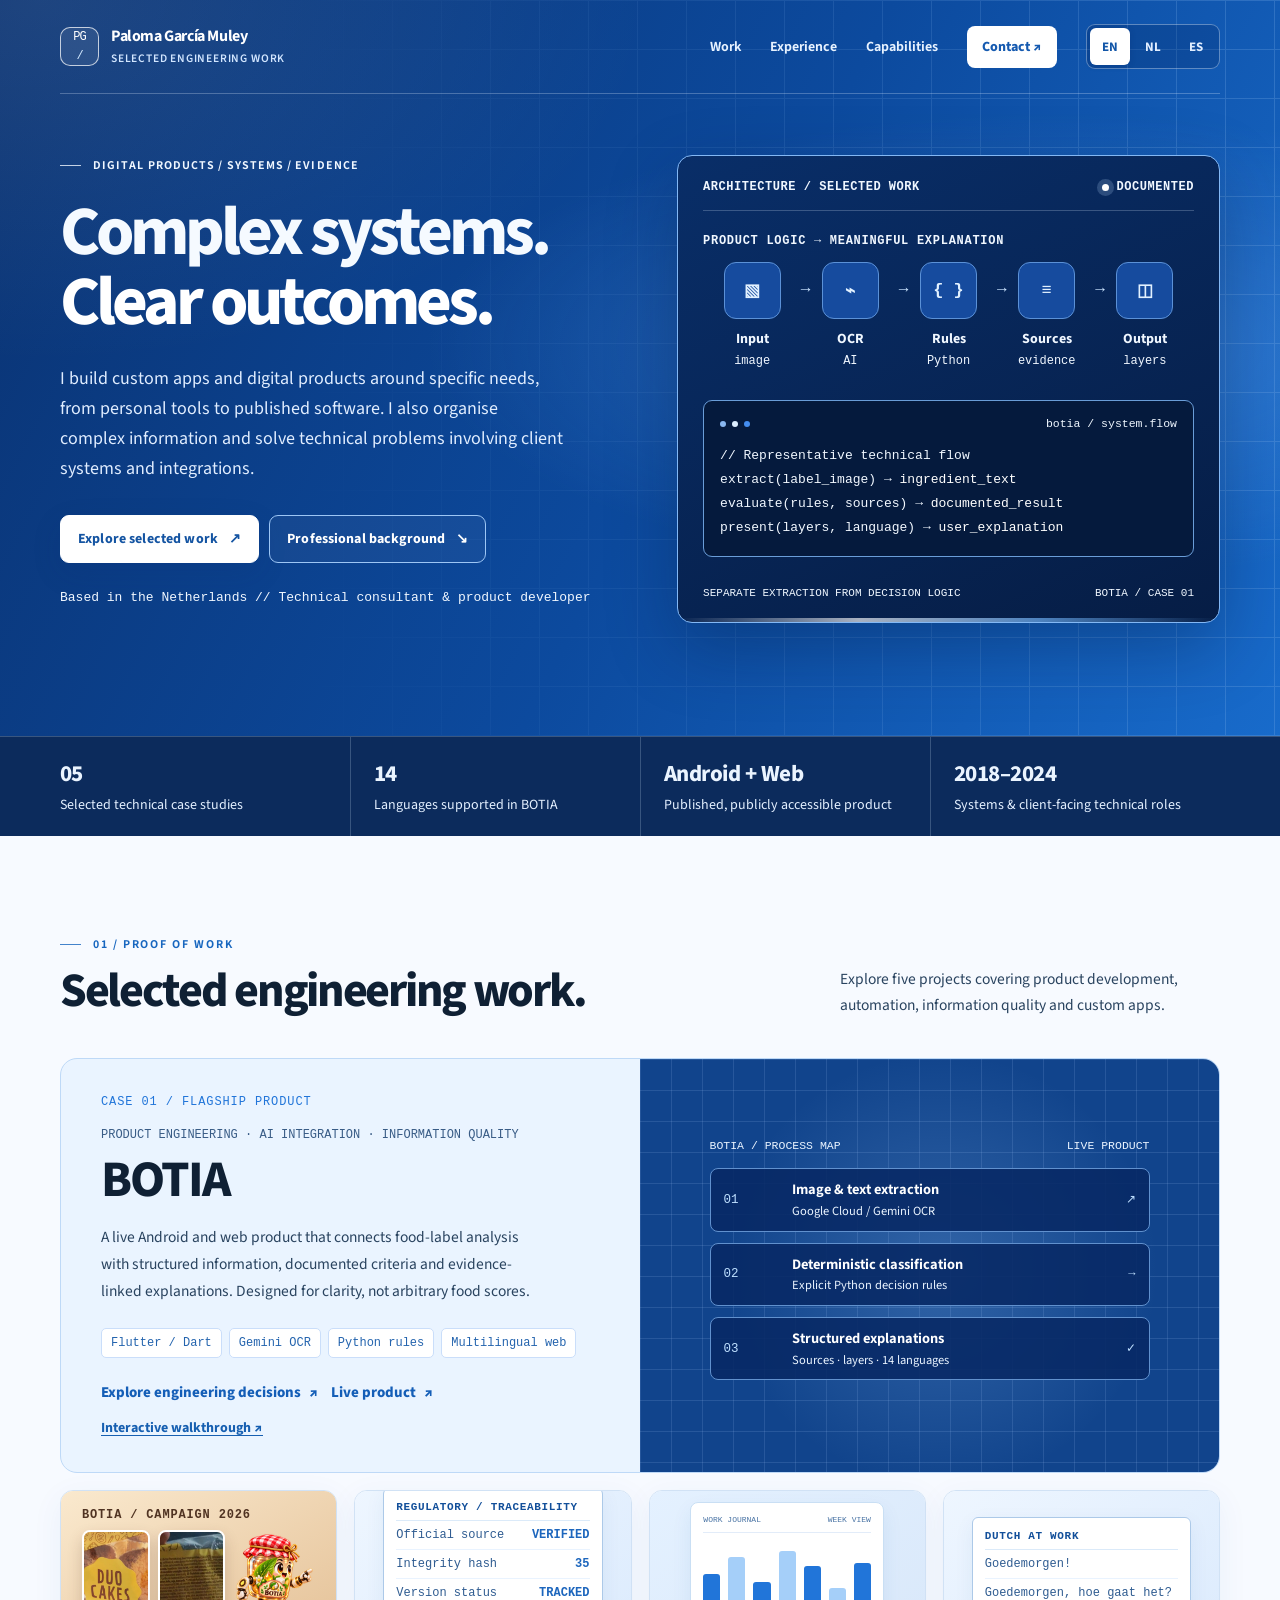
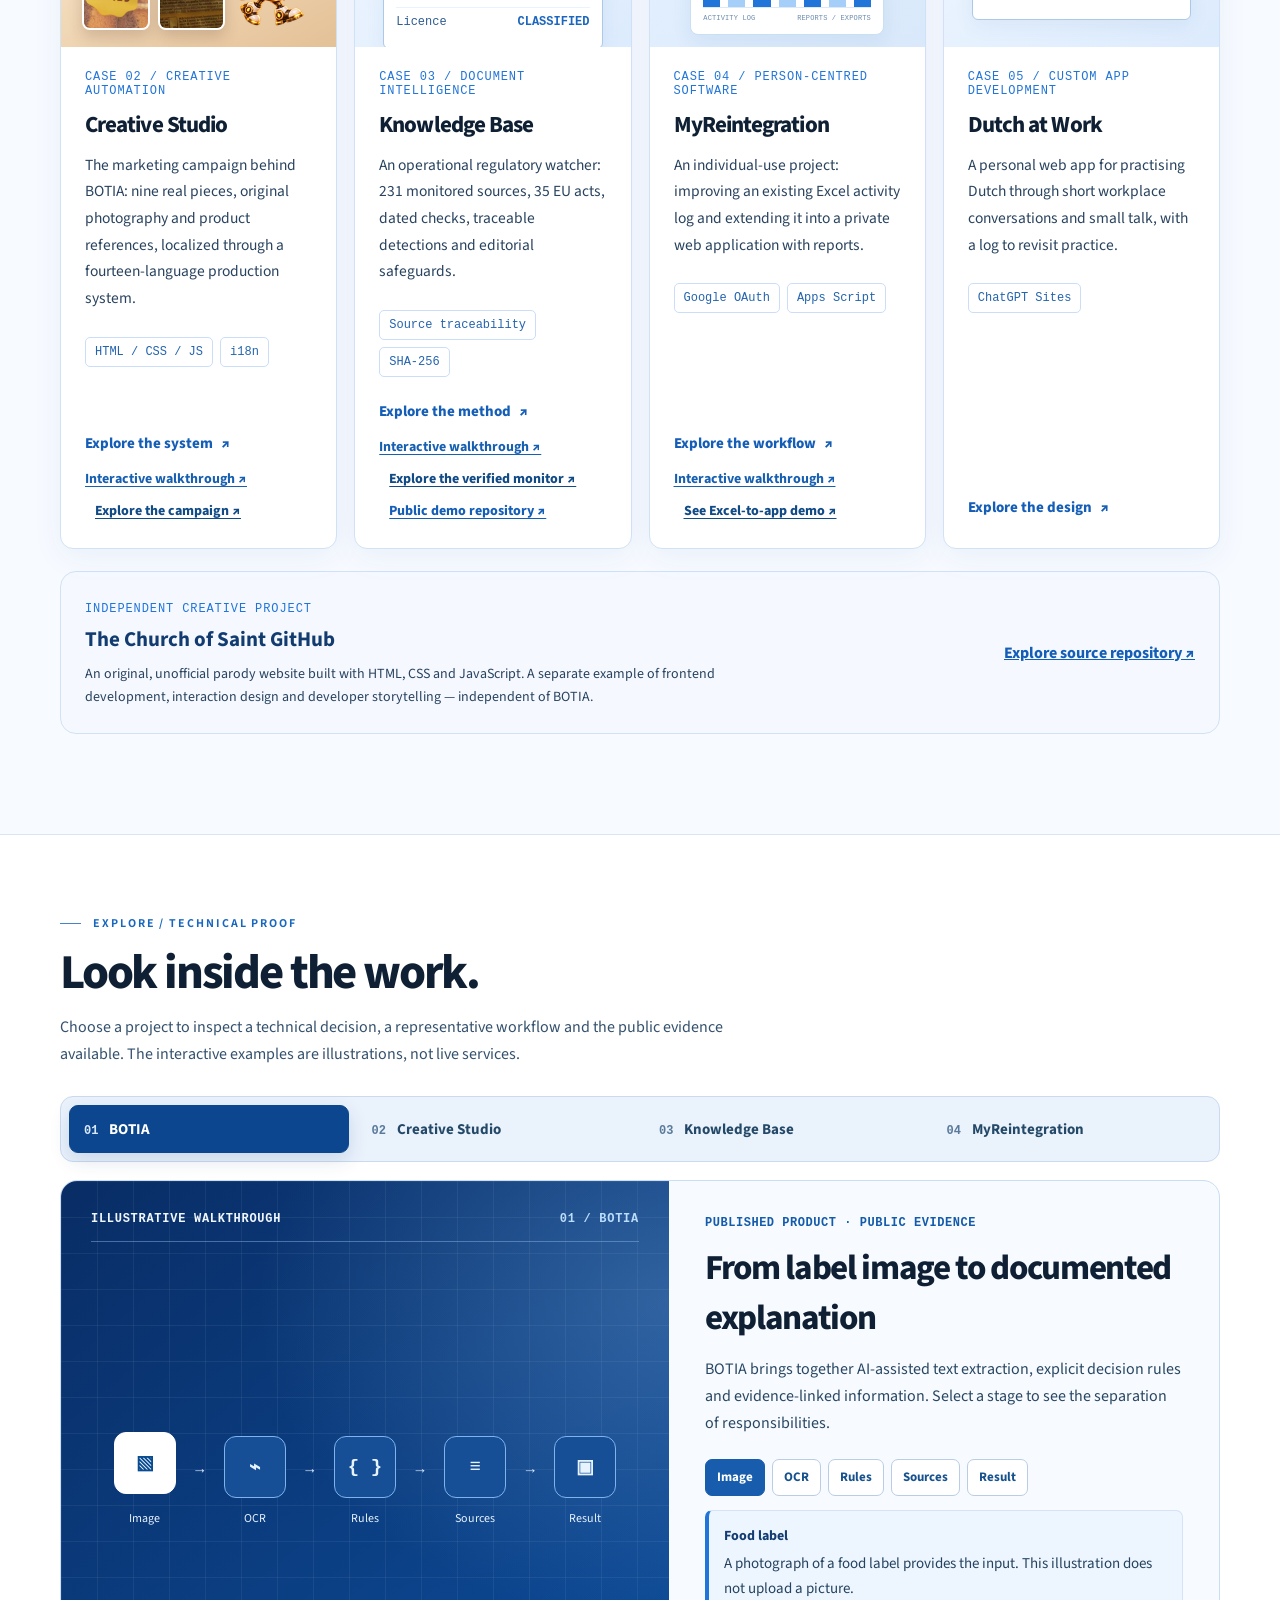
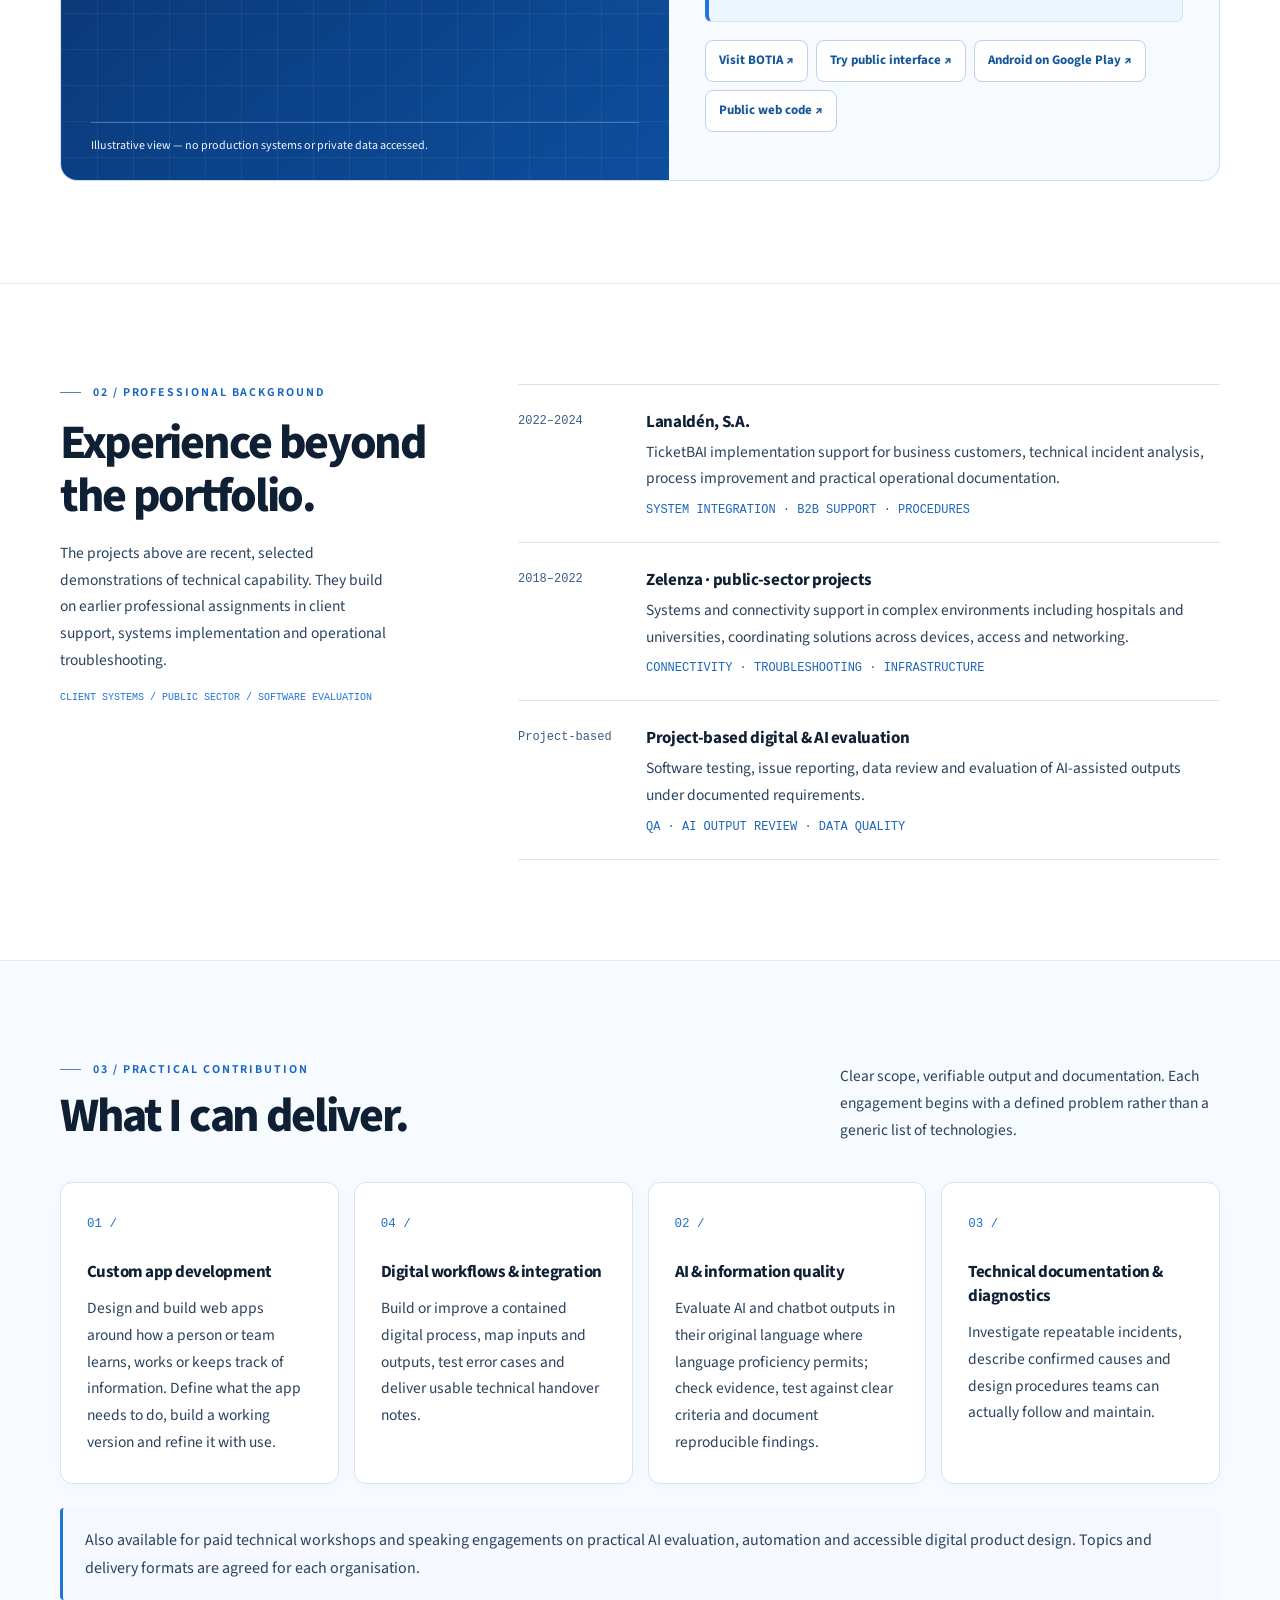
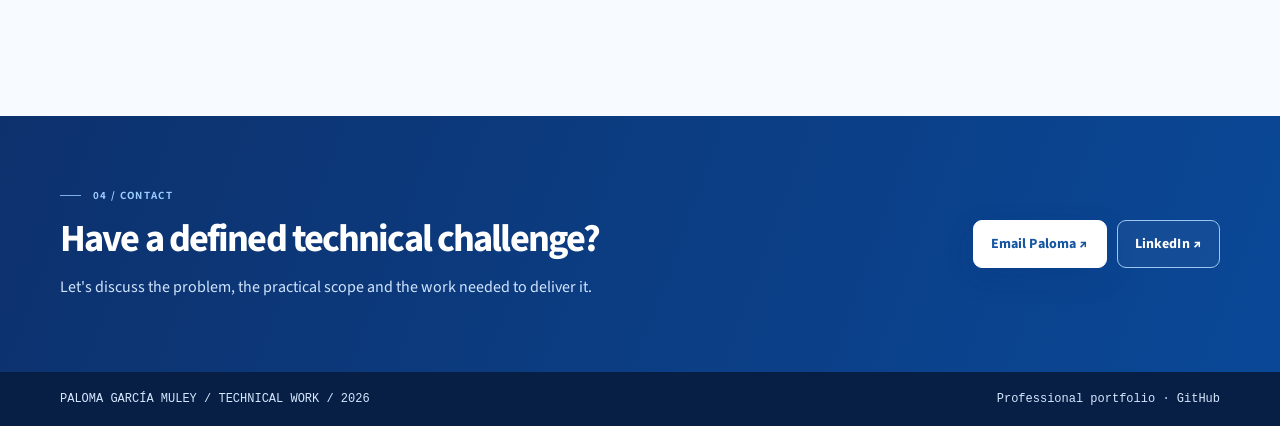
==== index.html @ 5e39c573 "Feature custom app development and Dutch at Work in portfolio" ====
<!doctype html>
<html lang="en">
<head>
  <meta charset="utf-8">
  <meta name="viewport" content="width=device-width, initial-scale=1">
  <meta name="theme-color" content="#0A428E">
  <meta name="description" content="Selected technical work and professional experience of Paloma García Muley: digital products, integration, AI quality and documentation.">
  <title>Paloma García Muley — Selected Technical Work</title>
  <style>
@import url('https://fonts.googleapis.com/css2?family=Source+Sans+3:wght@400;500;600;700;800&display=swap');

    :root{
      --ink:#0F2034;--ink-darker:#0A428E;--paper:#F7FAFF;--paper-bright:#FFFFFF;
      --muted:#61758C;--line:#D9E5F2;--accent:#B8DEFF;--sky:#9CCFFF;
      --blue-deep:#2175D9;--sans:"Source Sans 3",Arial,sans-serif;
      --mono:ui-monospace,"SFMono-Regular",Consolas,"Liberation Mono",monospace;
      --shadow:0 24px 60px rgba(19,76,157,.10);
    }
    *{box-sizing:border-box}html{scroll-behavior:smooth}body{margin:0;background:var(--paper);color:var(--ink);font-family:var(--sans);font-size:15px;-webkit-font-smoothing:antialiased}
    button,a{font:inherit}a{color:inherit}button{cursor:pointer}a:focus-visible,button:focus-visible{outline:3px solid #8BC1FF;outline-offset:4px}
    .wrap{width:min(1160px,calc(100% - 64px));margin-inline:auto}
    .mono,.label,.pill,.micro{font-family:var(--mono)}.eyebrow{font-family:var(--sans)}
    .site-header{position:absolute;z-index:10;top:0;left:0;right:0;color:#FFFFFF}
    .topbar{height:94px;display:flex;align-items:center;justify-content:space-between;gap:28px;border-bottom:1px solid rgba(245,255,255,.15)}
    .wordmark{text-decoration:none;display:flex;align-items:center;gap:12px;flex:none}
    .brand-symbol{display:grid;place-items:center;height:39px;width:39px;border:1px solid rgba(229,243,255,.78);color:var(--accent);border-radius:10px;font-size:12px;letter-spacing:-1px;font-family:var(--mono)}
    .brand-label{font-weight:690;letter-spacing:-.025em;font-size:14px;line-height:1.25}.brand-label small{display:block;color:#BFD7FA;font:10px var(--mono);letter-spacing:.035em;margin-top:4px}
    .nav{display:flex;align-items:center;gap:29px}.nav a{text-decoration:none;color:#E0EEFF;font-size:12px;font-weight:600;transition:color .2s}.nav a:hover{color:var(--accent)}
    .nav a.nav-contact{color:var(--ink);background:var(--accent);padding:11px 15px;border-radius:6px}
    .hero{overflow:hidden;position:relative;background:var(--ink-darker);color:#F5FAFF}
    .hero:before{position:absolute;content:"";inset:0;pointer-events:none;background:radial-gradient(ellipse at 72% 46%,rgba(129,194,255,.27),transparent 40%),radial-gradient(ellipse at 5% 0%,rgba(218,237,255,.14),transparent 35%)}
    .hero-grid{position:absolute;inset:0;pointer-events:none;opacity:.13;background-image:linear-gradient(to right,#8DBBEF 1px,transparent 1px),linear-gradient(to bottom,#8DBBEF 1px,transparent 1px);background-size:43px 43px;mask-image:linear-gradient(to right,transparent 23%,#000 96%)}
    .hero-content{position:relative;display:grid;grid-template-columns:1.02fr .98fr;align-items:center;gap:52px;padding-top:155px;padding-bottom:113px;min-height:655px}
    .eyebrow{display:flex;align-items:center;gap:12px;font-size:11px;letter-spacing:.12em;text-transform:uppercase;font-weight:650}.eyebrow .line{display:inline-block;width:21px;height:1px;background:currentColor;opacity:.8}
    .hero .eyebrow{color:var(--sky)}h1,h2,h3,p{margin-top:0}h1{font-size:clamp(43px,5.4vw,79px);line-height:1.02;letter-spacing:-.059em;font-weight:750;margin:24px 0 25px;max-width:730px}
    h1 em{font-style:normal;color:var(--accent)}.hero-lede{max-width:506px;color:#CEE1FB;font-size:16px;line-height:1.8;margin-bottom:30px}
    .btn-row{display:flex;gap:10px;align-items:center;flex-wrap:wrap}
    .btn{border:1px solid transparent;padding:13px 17px;min-height:44px;display:inline-flex;gap:11px;align-items:center;justify-content:center;text-decoration:none;border-radius:7px;font-size:12px;font-weight:740;letter-spacing:.01em;transition:transform .2s,background .2s,box-shadow .2s}
    .btn:hover{transform:translateY(-2px)}.btn-bright{background:var(--accent);color:#15498F}.btn-outline{border-color:#8AB1E4;color:#F6FAFF;background:rgba(255,255,255,.03)}.btn-outline:hover{background:rgba(255,255,255,.09)}
    .arrow{font-family:var(--mono);font-weight:700;font-size:14px}.hero-subline{font:11px/1.6 var(--mono);color:#C4DAF7;margin-top:25px}
    .schematic{position:relative;border:1px solid rgba(170,214,255,.43);border-radius:15px;min-height:421px;background:linear-gradient(155deg,rgba(24,90,179,.77),rgba(9,39,91,.97));box-shadow:0 25px 80px rgba(0,0,0,.22);padding:24px 25px 23px;overflow:hidden}
    .schematic:after{content:"";position:absolute;left:0;right:0;bottom:0;height:4px;background:linear-gradient(90deg,transparent,var(--sky),var(--accent),transparent);opacity:.65}
    .schema-head{display:flex;justify-content:space-between;align-items:center;border-bottom:1px solid rgba(207,232,255,.23);padding-bottom:16px;gap:10px}
    .schema-head span{color:#DCEBFF;font:10px var(--mono);letter-spacing:.12em}.schema-head .status{display:flex;align-items:center;gap:8px;color:var(--accent)}.status i{width:7px;height:7px;background:var(--accent);border-radius:50%;box-shadow:0 0 0 5px rgba(170,210,255,.22)}
    .schema-label{font:9px var(--mono);color:#A7C8F1;letter-spacing:.13em;text-transform:uppercase;margin:23px 0 14px}
    .pipeline{display:grid;grid-template-columns:repeat(5,minmax(0,1fr));align-items:center;gap:0;position:relative}
    .pipe-node{text-align:center;z-index:1;position:relative}.pipe-icon{margin:auto;display:grid;place-items:center;width:57px;height:57px;background:#16488F;border:1px solid #4D87D0;border-radius:12px;color:var(--accent);font:700 17px var(--mono)}
    .pipe-node:not(:last-child)::after{content:"→";position:absolute;top:19px;right:-9px;color:var(--sky);font:16px var(--mono)}
    .pipe-name{display:block;color:#ECF6FF;font-size:10px;font-weight:650;margin-top:10px}.pipe-small{display:block;color:#B2CBE9;font:9px var(--mono);margin-top:5px}
    .terminal{margin-top:31px;padding:16px;background:#0A2856;border:1px solid #2761A8;border-radius:9px}
    .terminal-top{display:flex;gap:6px;align-items:center;margin-bottom:14px}.dot{height:6px;width:6px;border-radius:50%;background:#90B5E7}.dot:nth-child(1){background:#D1E6FF}.dot:nth-child(2){background:#ADC7EA}.dot:nth-child(3){background:#9CCFFF}
    .terminal-top span:last-child{margin-left:auto;color:#88AAD5;font:9px var(--mono)}
    .terminal p{font:11px/1.9 var(--mono);margin:0;color:#CEDFF8}.terminal .key{color:#B3DBFF}.terminal .val{color:#F0F7FF}.terminal .dim{color:#9BB9DA}
    .schematic-bottom{display:flex;justify-content:space-between;gap:12px;padding-top:18px;margin-top:12px;font:9px var(--mono);color:#92B4DC;letter-spacing:.06em}
    .proofbar{background:#0E326D;color:#F6FAFF;border-top:1px solid rgba(216,235,255,.22)}.proofbar-inner{display:grid;grid-template-columns:repeat(4,1fr)}
    .proof{border-left:1px solid rgba(216,235,255,.22);padding:20px 23px}.proof:first-child{border-left:0;padding-left:0}.proof strong{display:block;font:600 21px var(--mono);color:var(--accent);letter-spacing:-.08em}.proof span{display:block;font-size:11px;margin-top:5px;color:#ABC7E9;line-height:1.5}
    main{overflow:hidden}.section{padding:100px 0}.section-head{display:flex;justify-content:space-between;align-items:end;gap:30px;margin-bottom:39px}
    .section-head h2{font-size:clamp(32px,4vw,48px);letter-spacing:-.043em;line-height:1.12;margin:12px 0 0}.section-note{max-width:380px;color:var(--muted);line-height:1.72;font-size:13px;margin-bottom:0}
    .eyebrow.light{color:var(--blue-deep)}.feature{background:#EDF5FF;border:1px solid #C9DDF3;border-radius:17px;display:grid;grid-template-columns:1fr 1fr;min-height:382px;overflow:hidden}
    .feature-copy{padding:36px 40px 34px;display:flex;flex-direction:column;align-items:flex-start}
    .project-no{color:var(--blue-deep);font:10px var(--mono);letter-spacing:.075em}.project-category{font:10px var(--mono);color:#5D789D;margin-top:19px}.feature h3{font-size:clamp(31px,4vw,52px);letter-spacing:-.049em;line-height:1.1;margin:10px 0 16px}.feature p{font-size:13px;line-height:1.79;color:#425D7B;max-width:440px}
    .tags{display:flex;gap:7px;flex-wrap:wrap;margin:8px 0 21px}.tag{display:inline-flex;font:10px var(--mono);padding:7px 9px;background:#FFFFFF;color:#3B669E;border:1px solid #CEDFF4;border-radius:5px}.feature .project-actions{margin-top:auto}
    .project-actions{display:flex;gap:13px;flex-wrap:wrap;align-items:center}.text-link{border:0;background:transparent;padding:3px 0;color:#135CAC;font-weight:760;text-decoration:none;font-size:12px;display:inline-flex;gap:8px;align-items:center}.text-link:hover{text-decoration:underline;text-underline-offset:5px}
    .feature-visual{min-width:0;background:#0D3E80;position:relative;color:#D2E8FF;display:flex;align-items:center;justify-content:center;padding:39px;overflow:hidden}
    .feature-visual:before{content:"";position:absolute;inset:0;background:radial-gradient(circle at 52% 52%,rgba(131,189,255,.24),transparent 55%),linear-gradient(90deg,rgba(177,212,255,.14) 1px,transparent 1px),linear-gradient(rgba(177,212,255,.14) 1px,transparent 1px);background-size:auto,31px 31px,31px 31px}
    .panel-stack{width:min(100%,440px);position:relative;z-index:1}.feature-visual-header{display:flex;justify-content:space-between;font:10px var(--mono);color:#ABD0FC;margin-bottom:16px}
    .diagram-step{display:grid;grid-template-columns:56px 1fr 42px;align-items:center;gap:12px;border:1px solid #426FB0;background:rgba(9,46,109,.92);border-radius:8px;padding:11px 13px;margin:11px 0}
    .diagram-step .n{font:11px var(--mono);color:var(--accent)}.diagram-step .main{font-size:12px;font-weight:670;color:#EEF7FF}.diagram-step .sub{font-size:10px;color:#ACC7E9;margin-top:2px}.diagram-step .tick{text-align:right;color:#A9D9FF;font:12px var(--mono)}
    .subprojects{display:grid;grid-template-columns:repeat(4,minmax(0,1fr));gap:17px;margin-top:17px}
    .project-card{display:flex;flex-direction:column;overflow:hidden;background:white;border:1px solid var(--line);border-radius:13px;min-height:406px;box-shadow:0 5px 22px rgba(14,67,130,.04)}
    .project-card .art{height:156px;position:relative;overflow:hidden;padding:21px;display:flex;align-items:center;justify-content:center}
    .project-card .card-copy{padding:23px 24px 27px;display:flex;flex:1;flex-direction:column}.card-headline{font-size:23px;font-weight:740;letter-spacing:-.045em;margin:10px 0 11px}.card-desc{color:#536D8A;line-height:1.65;font-size:12px;margin:0 0 17px}.project-card .text-link{margin-top:auto}
    .art-creative{background:#EAF3FF}.mini-stage{position:relative;display:flex;align-items:end;gap:7px;transform:rotate(-7deg)}.mini-stage>div{border:1px solid #B8CEE8;border-radius:5px;box-shadow:0 8px 18px rgba(36,88,163,.09);background:#FFFFFF;display:flex;align-items:center;justify-content:center}
    .mini-stage .vertical{width:69px;height:112px;background:linear-gradient(150deg,#103875 40%,#3A7CC9 100%);color:#DAEDFF;font:11px var(--mono)}.mini-stage .square{width:92px;height:89px;font-size:10px;color:#286BBA}.mini-stage .wide{height:64px;width:95px;background:#D9EBFF;color:#174A8E;font:9px var(--mono)}
    .art-kb{background:#EBF4FF}.doc-ledger{width:85%;font:9px var(--mono);color:#2C5E9B;border:1px solid #C7DBF3;box-shadow:0 6px 20px #184B8D10;border-radius:6px;background:#FFFFFF;padding:10px}.doc-ledger .head{color:#2175D9;letter-spacing:.06em;padding-bottom:7px;border-bottom:1px solid #DBEAF9;font-weight:700}.doc-ledger .line{display:flex;justify-content:space-between;gap:5px;padding:9px 0;border-bottom:1px solid #E9F3FF}.doc-ledger .line:last-child{border-bottom:0}.doc-ledger .valid{color:#236BBC}
    .art-mr{background:#EAF3FF}.mini-dashboard{width:83%;background:#fff;border-radius:8px;border:1px solid #C9DFF4;box-shadow:0 8px 20px #1A58A513;padding:12px}.mini-dashboard header{font:8px var(--mono);color:#4973A4;display:flex;justify-content:space-between;border-bottom:1px solid #E2ECF9;padding-bottom:8px}.mini-dashboard .bars{display:flex;align-items:flex-end;gap:8px;height:62px;border-bottom:1px solid #DCE9F8;margin:13px 0 6px}.bars span{display:block;background:#579BE6;border-radius:3px 3px 0 0;flex:1}.bars span:nth-child(2n){background:#BCD9F7}.mini-dashboard footer{display:flex;justify-content:space-between;color:#6A8CAF;font:7px var(--mono);letter-spacing:.02em}
    .experience-section{background:#fff;border-top:1px solid #E3ECF8;border-bottom:1px solid #E3ECF8}
    .experience-layout{display:grid;grid-template-columns:.7fr 1.3fr;gap:80px}.experience-intro h2{font-size:clamp(31px,3.8vw,48px);line-height:1.12;letter-spacing:-.052em;margin:16px 0}.experience-intro p{color:var(--muted);font-size:13px;line-height:1.8;max-width:330px}.experience-table{border-top:1px solid #D9E5F2}
    .exp-row{display:grid;grid-template-columns:106px 1fr;gap:22px;border-bottom:1px solid #D9E5F2;padding:25px 0}.exp-row .date{font:11px var(--mono);color:#6582A5;padding-top:4px}.exp-row h3{margin:0 0 5px;font-size:17px;letter-spacing:-.02em}.exp-row p{font-size:12px;color:#5B718F;line-height:1.7;margin:0}.exp-row .exp-tech{color:#215EA8;font:10px var(--mono);margin-top:11px}
    .deliverables{display:grid;grid-template-columns:repeat(4,minmax(0,1fr));gap:15px}.deliverable{padding:28px 26px;border:1px solid var(--line);border-radius:12px;background:white}.deliverable .num{font:11px var(--mono);color:var(--blue-deep)}.deliverable h3{font-size:17px;letter-spacing:-.03em;margin:27px 0 11px}.deliverable p{font-size:12px;line-height:1.77;color:#60748D;margin-bottom:0}
    .footer-cta{background:#0C3576;color:#F7FAFF;padding:72px 0}.footer-cta-inner{display:flex;justify-content:space-between;align-items:center;gap:40px}.footer-cta h2{font-size:clamp(29px,3vw,42px);letter-spacing:-.049em;line-height:1.14;margin:15px 0 12px}.footer-cta p{color:#B2CBE9;font-size:13px;line-height:1.65;margin-bottom:0}.footer-links{display:flex;gap:10px;flex-wrap:wrap}.footer-small{padding:20px 0;background:#071F47;color:#8CAACD;font:10px var(--mono)}.footer-small .wrap{display:flex;justify-content:space-between;gap:20px;flex-wrap:wrap}.footer-small a{text-decoration:none;color:#C7DDF7}
    dialog.case-dialog{max-width:min(715px,calc(100% - 30px));width:100%;max-height:min(90vh,900px);overflow:auto;border:none;border-radius:17px;padding:0;background:#fff;color:#0F2034;box-shadow:0 30px 120px rgba(0,0,0,.3)}dialog::backdrop{background:rgba(10,32,67,.76);backdrop-filter:blur(6px)}
    .case-top{background:#0C418B;color:#F2F8FF;padding:35px 40px 34px}.case-dialog .eyebrow{color:#B8DEFF}.case-top h2{font-size:clamp(30px,4vw,48px);letter-spacing:-.062em;margin:18px 0 10px}.case-top p{color:#B9D4F4;line-height:1.7;font-size:13px;max-width:560px;margin-bottom:0}
    .modal-top-row{display:flex;justify-content:space-between;align-items:center;gap:20px}.modal-close{border:1px solid #7EABDE;background:transparent;color:white;border-radius:50%;width:34px;height:34px;font-size:23px;line-height:1}
    .case-body{padding:34px 40px 40px}.case-body .case-block{margin-bottom:27px}.case-body .case-block:last-child{margin-bottom:0}.case-body h3{font:700 11px var(--mono);letter-spacing:.08em;text-transform:uppercase;color:#1A67BD;margin-bottom:11px}.case-body p,.case-body li{font-size:13px;line-height:1.85;color:#536E8D}.case-body ul{padding-left:19px;margin:0}.case-body li{padding-left:4px}.case-body .case-links{display:flex;flex-wrap:wrap;gap:9px}.case-body .case-links a{font-size:12px;font-weight:700;color:#1C65BB;border:1px solid #C1DDF7;padding:10px 12px;border-radius:6px;text-decoration:none}.case-body .case-links a:hover{background:#EAF4FF}.privacy-note{border-left:3px solid #2175D9;background:#EDF6FF;padding:14px 16px;border-radius:0 7px 7px 0;margin-top:10px}
    .no-js{display:none}
    @media (max-width:950px){.hero-content{grid-template-columns:1fr;gap:28px;padding-top:155px;padding-bottom:80px}.hero-content .hero-left{max-width:760px}.schematic{max-width:720px;width:100%;min-height:385px}.experience-layout{grid-template-columns:1fr;gap:25px}.experience-intro p{max-width:740px}.feature{grid-template-columns:1fr}.feature-visual{min-height:325px}.subprojects,.deliverables{grid-template-columns:repeat(2,minmax(0,1fr))}.proofbar-inner{grid-template-columns:repeat(2,1fr)}.proof:nth-child(3){border-left:0;padding-left:0}.proof{border-bottom:1px solid rgba(216,235,255,.22)}.footer-cta-inner{align-items:start;flex-direction:column}.nav{gap:15px}}
    @media (max-width:640px){.wrap{width:min(100% - 36px,1160px)}.topbar{height:78px}.brand-label{font-size:12px}.brand-label small{font-size:9px}.nav>a:not(.nav-contact){display:none}.nav a.nav-contact{font-size:11px;padding:9px}.hero-content{padding-top:129px;padding-bottom:55px;min-height:0}.hero-lede{font-size:14px}.schematic{min-height:365px;padding:17px}.pipe-icon{width:46px;height:46px;font-size:14px}.pipe-node:not(:last-child)::after{top:15px;right:-8px;font-size:12px}.pipe-name{font-size:8px}.pipe-small{font-size:7px}.terminal p{font-size:10px}.proofbar-inner{grid-template-columns:1fr 1fr}.proof{padding:16px 10px;border-bottom:1px solid #2B5894}.proof:first-child,.proof:nth-child(3){padding-left:0}.proof strong{font-size:17px}.proof span{font-size:10px}.section{padding:65px 0}.section-head{display:block}.section-note{margin-top:15px}.feature-copy{padding:26px 22px}.feature-visual{min-height:310px;padding:25px}.subprojects{grid-template-columns:1fr}.project-card{min-height:0}.project-card .art{height:162px}.experience-layout{gap:23px}.exp-row{grid-template-columns:82px 1fr;gap:14px}.exp-row .date{font-size:10px}.deliverables{grid-template-columns:1fr}.deliverable{padding:23px}.footer-cta{padding:56px 0}.case-top{padding:26px 24px}.case-body{padding:26px 24px}.schematic-bottom{font-size:8px}}
    @media (prefers-reduced-motion:reduce){*,*:before,*:after{scroll-behavior:auto!important;transition:none!important}}
  

    /* NETHERLANDS BLUE / SOURCE SANS 3 — visual identity v02 */
    :root{color-scheme:light;--brand-blue:#2175D9;--navy:#0F2034;--ice:#F7FAFF;--white:#FFFFFF}
    body{font-family:var(--sans);font-weight:400;font-size:15px}
    h1,h2,h3{font-family:var(--sans)}
    .hero{background:linear-gradient(117deg,#0A3271 0%,#0C4A9E 54%,#186BCB 100%)}
    .hero:before{background:radial-gradient(ellipse at 82% 47%,rgba(117,181,255,.30),transparent 42%),radial-gradient(ellipse at 3% 0%,rgba(230,245,255,.09),transparent 35%)}
    .hero-grid{opacity:.23;background-size:49px 49px}
    .site-header{color:#FFFFFF}
    .topbar{border-bottom-color:rgba(228,241,255,.27)}
    .brand-symbol{border-color:rgba(255,255,255,.72);color:#FFFFFF;background:rgba(255,255,255,.08)}
    .brand-label small{color:#D2E6FF;font-family:var(--sans);font-weight:600;letter-spacing:.12em}
    .nav a{color:#E7F2FF;font-size:13px;font-weight:650}
    .nav a:hover{color:#FFFFFF}
    .nav a.nav-contact{background:#FFFFFF;color:#155AB0;font-weight:750;border-radius:8px}
    .hero .eyebrow{color:#C7E4FF;letter-spacing:.16em}
    .hero h1{font-weight:750;letter-spacing:-.058em}
    .hero h1 em{color:#FFFFFF}
    .hero-lede{color:#E0EDFF;font-size:17px;line-height:1.65}
    .btn{font-size:13px;font-weight:700;border-radius:9px}
    .btn-bright{color:#1454A2;background:#FFFFFF;border-color:#FFFFFF;box-shadow:0 10px 30px rgba(8,44,111,.12)}
    .btn-bright:hover{background:#ECF6FF}
    .btn-outline{border-color:#9DC6F5;color:#FFFFFF;background:rgba(255,255,255,.04)}
    .hero-subline{color:#CEE2FF}
    .schematic{background:linear-gradient(155deg,rgba(14,67,148,.88),rgba(6,32,80,.96));border-color:rgba(207,229,255,.44);box-shadow:0 25px 70px rgba(1,24,63,.33)}
    .schematic:after{background:linear-gradient(90deg,transparent,#FFFFFF,#75B9FF,transparent)}
    .schema-head{border-bottom-color:rgba(222,238,255,.23)}
    .schema-head span{color:#D9EAFF}
    .schema-head .status{color:#FFFFFF}
    .status i{background:#FFFFFF;box-shadow:0 0 0 5px rgba(188,220,255,.20)}
    .schema-label,.pipe-small{color:#B9D5F5}
    .pipe-icon{background:#164B9E;border-color:#5B91D7;color:#E2F1FF}
    .pipe-node:not(:last-child)::after{color:#CBE4FF}
    .pipe-name{color:#FFFFFF;font-size:11px}
    .terminal{background:#07295F;border:1px solid #4473B8}
    .terminal p{color:#DDEBFF}
    .terminal .key{color:#9BCBFF}
    .terminal .val{color:#FFFFFF}
    .terminal .dim{color:#9FBDD9}
    .terminal-top span:last-child,.schematic-bottom{color:#B6D2F5}
    .dot:nth-child(1){background:#89B7F0}.dot:nth-child(2){background:#DCEEFF}.dot:nth-child(3){background:#448DF0}
    .proofbar{background:#0C2B5C;color:#FFFFFF}
    .proof strong{font-family:var(--sans);font-size:23px;font-weight:750;letter-spacing:-.022em;color:#EAF4FF}
    .proof span{color:#C5DCF8;font-size:12px}
    .section-head h2,.experience-intro h2{font-weight:750;letter-spacing:-.048em}
    .eyebrow.light{color:#1766BF;font-size:11px;letter-spacing:.16em}
    .feature{background:#EAF4FF;border-color:#BED9F7}
    .feature h3{font-weight:750;letter-spacing:-.046em}
    .feature p,.card-desc,.deliverable p,.exp-row p{color:#425B79;font-size:13px}
    .project-category{color:#52749D}
    .tag{color:#2464AE;background:#FFFFFF;border-color:#CADEFA}
    .text-link{color:#145EB7;font-size:13px}
    .feature-visual{background:#11448C;color:#EAF4FF}
    .feature-visual:before{background:radial-gradient(circle at 52% 51%,rgba(153,203,255,.24),transparent 59%),linear-gradient(90deg,rgba(170,208,255,.14) 1px,transparent 1px),linear-gradient(rgba(170,208,255,.14) 1px,transparent 1px);background-size:auto,31px 31px,31px 31px}
    .feature-visual-header{color:#CDE3FF}
    .diagram-step{border-color:#6191CE;background:rgba(7,40,101,.88)}
    .diagram-step .n,.diagram-step .tick{color:#BFE0FF}
    .diagram-step .main,.diagram-step .sub{display:block;line-height:1.35}
    .diagram-step .sub{margin-top:3px}
    .diagram-step .main{color:#FFFFFF;font-size:13px}
    .diagram-step .sub{color:#BCD6F7}
    .project-card{border-color:#D1E2F5;box-shadow:0 8px 32px rgba(25,91,175,.06)}
    .card-headline{font-weight:750;letter-spacing:-.04em}
    .art-creative,.art-kb,.art-mr{background:#EAF3FF}
    .art-creative{background:linear-gradient(140deg,#EAF4FF,#D6E8FF)}
    .art-kb{background:linear-gradient(140deg,#EEF6FF,#DCEBFD)}
    .art-mr{background:linear-gradient(140deg,#E4F1FF,#D9E8FA)}
    .mini-stage .vertical{background:linear-gradient(150deg,#0D397E,#2175D9);color:#FFFFFF}
    .mini-stage .square{background:#FFFFFF;color:#2460AF}
    .mini-stage .wide{background:#B8D8F8;color:#124E9A}
    .doc-ledger{border-color:#ACC9E8;color:#2F5C91}
    .doc-ledger .head,.doc-ledger .valid{color:#1D66BD}
    .mini-dashboard .bars span{background:#2175D9}
    .mini-dashboard .bars span:nth-child(2n){background:#A5CFF9}
    .experience-section{background:#FFFFFF;border-color:#DEEAF8}
    .exp-row,.experience-table{border-color:#D9E5F2}
    .exp-row .date{color:#577DA9}
    .exp-row .exp-tech{color:#1E66BA}
    .deliverable{border-color:#D5E4F5;box-shadow:0 3px 18px rgba(15,83,150,.025)}
    .deliverable .num{color:#1F70CB}
    .footer-cta{background:linear-gradient(110deg,#0D316D,#0A4897);color:#FFFFFF}
    .footer-cta p{color:#D1E5FF}
    .footer-small{background:#071E45;color:#AAC8EF}
    .footer-small a{color:#D6E8FF}
    dialog.case-dialog{color:#0F2034;background:#FFFFFF}
    .case-top{background:linear-gradient(120deg,#0C3675,#1765BD);color:#FFFFFF}
    .case-dialog .eyebrow{color:#CBE3FF}
    .case-top p{color:#DEECFF}
    .modal-close{border-color:#A4C4E9}
    .case-body h3,.case-body .case-links a{color:#1F66B9}
    .case-body p,.case-body li{color:#47627F}
    .case-body .case-links a{border-color:#B7D2F4}
    .case-body .case-links a:hover{background:#EBF4FF}
    .privacy-note{border-left-color:#2175D9;background:#EAF4FF}
    a:focus-visible,button:focus-visible{outline-color:#B5D8FF}
    @media (max-width:640px){.hero-lede{font-size:15px}.nav a.nav-contact{font-size:12px}.hero .eyebrow{font-size:10px}.schematic{padding:17px}.feature-copy{padding:28px 24px}}

    /* TRILINGUAL / ACCESSIBLE LANGUAGE SWITCH */
    .lang-switch{display:flex;align-items:center;gap:3px;flex:none;padding:3px;border:1px solid rgba(229,242,255,.38);border-radius:9px;background:rgba(0,35,86,.22)}
    .lang-switch button{min-width:36px;min-height:34px;padding:7px 8px;background:transparent;border:0;color:#E0EDFF;border-radius:6px;font:700 11px var(--sans);letter-spacing:.035em}
    .lang-switch button:hover{background:rgba(255,255,255,.11);color:#fff}
    .lang-switch button[aria-pressed="true"]{background:#fff;color:#1256A8;box-shadow:0 1px 6px rgba(0,30,90,.17)}
    .lang-switch button:focus-visible{outline:2px solid #fff;outline-offset:3px}
    @media(max-width:1020px){.nav>a:not(.nav-contact){display:none}}
    @media(max-width:640px){.topbar{gap:10px}.brand-symbol{flex:none}.wordmark{min-width:0;gap:8px}.brand-label{font-size:11px;white-space:nowrap}.brand-label small{font-size:7px;letter-spacing:.055em}.nav{gap:0;flex:none}.nav>a{display:none!important}.lang-switch{padding:2px}.lang-switch button{min-width:30px;padding:7px 5px;font-size:10px}}
    @media(max-width:370px){.brand-label small{display:none}.brand-symbol{height:33px;width:33px}.lang-switch button{min-width:28px}}

    /* V04: READABILITY / CONTRAST — retains the established blue/white identity */
    .schematic{background:linear-gradient(155deg,#092E68 0%,#061D45 100%);border-color:#83B8F5}
    .schema-head span,.schema-head .status,.schema-label,.pipe-name,.pipe-small,
    .terminal-top span:last-child,.terminal .key,.terminal .dim,.schematic-bottom{
      color:#F0F7FF;
    }
    .terminal{background:#051A3D;border-color:#6A9DD8}
    .terminal p{color:#F2F8FF}
    .hero-subline,.hero .eyebrow{color:#F0F7FF}
    .feature-visual-header,.diagram-step .sub{color:#EAF4FF}
    .proof span{color:#E4F0FF}
    .feature p,.card-desc,.deliverable p,.exp-row p,
    .experience-intro p,.section-note,.case-body p,.case-body li{color:#29435F}
    .project-category,.exp-row .date{color:#395C86}
    .footer-small{color:#D5E8FF}
    /* Increase desktop text sizes only. The phone layout was already comfortable. */
    @media(min-width:641px){
      body{font-size:16px}
      .brand-label{font-size:16px}
      .brand-label small{font-size:11.5px;letter-spacing:.07em}
      .nav a{font-size:14px}
      .lang-switch button{font-size:13px;min-width:40px;min-height:37px}
      .hero .eyebrow{font-size:12px;letter-spacing:.09em}
      .hero-lede{font-size:18px;line-height:1.68}
      .hero-subline{font-size:13px;line-height:1.6}
      .btn{font-size:14px}
      .schema-head span{font-size:12px;font-weight:700;letter-spacing:.045em}
      .schema-label{font-size:12px;font-weight:650;letter-spacing:.06em}
      .pipe-name{font-size:14px;font-weight:700}
      .pipe-small{font-size:12px;line-height:1.25}
      .terminal-top span:last-child{font-size:11.5px}
      .terminal p{font-size:13px;line-height:1.85;overflow-wrap:anywhere}
      .schematic-bottom{font-size:11px;letter-spacing:0;flex-wrap:wrap}
      .proof span{font-size:14px}
      .eyebrow.light{font-size:12px}
      .section-note,.feature p,.card-desc,.deliverable p,
      .experience-intro p,.exp-row p,.case-body p,.case-body li{font-size:15.5px;line-height:1.72}
      .project-no,.project-category{font-size:12px}
      .tag{font-size:12px}
      .text-link{font-size:15px}
      .feature-visual-header{font-size:11.5px}
      .diagram-step .n{font-size:12.5px}
      .diagram-step .main{font-size:14.5px}
      .diagram-step .sub{font-size:12.5px}
      .exp-row .date,.exp-row .exp-tech{font-size:12px}
      .deliverable .num{font-size:12.5px}
      .footer-cta p{font-size:16px}
      .footer-small{font-size:12px}
      .case-top p{font-size:15.5px}
      .case-body h3{font-size:12px}
      .case-body .case-links a{font-size:14px}
    }
    @media(max-width:640px){
      /* Keep mobile geometry and typography; improve contrast only. */
      .terminal .dim,.terminal-top span:last-child,.schematic-bottom{color:#F0F7FF}
    }
    .proof-link-inline[data-casebook]{margin-left:10px;color:#114B86;font-weight:750}
    @media(max-width:640px){.proof-link-inline[data-casebook]{margin-left:0;display:block}}

    /* Campaign card: original BOTIA photography and character instead of generic format boxes. */
    .real-marketing-card{background:linear-gradient(150deg,#FAE9CE,#E4C197);display:flex;flex-direction:column;gap:8px;padding:14px 17px;color:#332016}
    .real-marketing-card:before{display:none}
    .real-marketing-card-label{font:800 12px var(--mono);align-self:flex-start;color:#503322;letter-spacing:.07em}
    .real-marketing-card-photos{display:flex;align-items:center;justify-content:center;gap:8px;min-width:0;flex:1;width:100%}
    .real-marketing-card-photos img{height:100px;width:29%;object-fit:cover;border:2px solid #fff;border-radius:8px;box-shadow:0 7px 15px #4C241B30;position:relative;z-index:1}
    .real-marketing-card-photos img:last-child{object-fit:contain;border:0;box-shadow:none;width:35%;max-height:132px}
    @media(max-width:640px){.real-marketing-card-photos img{height:98px}}


    .art-kb .doc-ledger{width:94%;font-size:11px;padding:12px}
    .art-kb .doc-ledger .head{font-size:11px;color:#124F9A}
    .art-kb .doc-ledger .line{font-size:12px;padding:7px 0}
    .art-kb .doc-ledger .valid{font-size:12px;font-weight:800}
    .additional-work{display:flex;gap:24px;align-items:center;justify-content:space-between;background:#F5F9FF;border:1px solid #D1E2F5;border-radius:16px;padding:24px;margin-top:22px}
    .additional-work h3{font-size:21px;margin:6px 0 9px;color:#123C70}
    .additional-work p{max-width:710px;color:#29435F;line-height:1.65;font-size:14px;margin:0}
    .additional-work>a{color:#145EB7;font-weight:750;white-space:nowrap}
    .services-talks{margin-top:24px;padding:18px 22px;background:#F5F9FF;border-left:3px solid #2175D9;border-radius:4px;color:#29435F;line-height:1.75}
    #kb-public-demo-link{display:inline-block;margin-left:10px;color:#145EB7;font-weight:750}
    @media(max-width:640px){.additional-work{align-items:flex-start;flex-direction:column}.additional-work>a{white-space:normal}#kb-public-demo-link{display:block;margin:12px 0 0}}
  </style>
<link rel="stylesheet" href="./portfolio-proof-lab.css">
<script defer src="./portfolio-proof-lab.js"></script>
</head>
<body>
  <header class="site-header">
    <div class="wrap topbar">
      <a class="wordmark" href="#top" aria-label="Go to top">
        <span class="brand-symbol">PG<span style="color:#D5EAFF">/</span></span>
        <span class="brand-label">Paloma García Muley <small>SELECTED ENGINEERING WORK</small></span>
      </a>
      <nav class="nav" aria-label="Main navigation">
        <a href="#work">Work</a><a href="#experience">Experience</a><a href="#services">Capabilities</a><a class="nav-contact" href="#contact">Contact ↗</a>
        <div class="lang-switch" role="group" aria-label="Portfolio language">
          <button type="button" data-lang="en" aria-pressed="true" lang="en" title="English">EN</button>
          <button type="button" data-lang="nl" aria-pressed="false" lang="nl" title="Nederlands">NL</button>
          <button type="button" data-lang="es" aria-pressed="false" lang="es" title="Español">ES</button>
        </div>
      </nav>
    </div>
  </header>

  <section class="hero" id="top" aria-labelledby="hero-title">
    <div class="hero-grid" aria-hidden="true"></div>
    <div class="wrap hero-content">
      <div class="hero-left">
        <div class="eyebrow"><span class="line"></span>Digital products / systems / evidence</div>
        <h1 id="hero-title">Complex systems.<br><em>Clear outcomes.</em></h1>
        <p class="hero-lede">I build custom apps and digital products around specific needs, from personal tools to published software. I also organise complex information and solve technical problems involving client systems and integrations.</p>
        <div class="btn-row">
          <a class="btn btn-bright" href="#work">Explore selected work <span class="arrow">↗</span></a>
          <a class="btn btn-outline" href="#experience">Professional background <span class="arrow">↘</span></a>
        </div>
        <p class="hero-subline">Based in the Netherlands <span aria-hidden="true">//</span> Technical consultant & product developer</p>
      </div>
      <div class="schematic" aria-label="Illustrative architecture diagram with image input, OCR, rules, sources and outputs">
        <div class="schema-head"><span>ARCHITECTURE / SELECTED WORK</span><span class="status"><i aria-hidden="true"></i> DOCUMENTED</span></div>
        <p class="schema-label">Product logic → meaningful explanation</p>
        <div class="pipeline" aria-hidden="true">
          <div class="pipe-node"><div class="pipe-icon">▧</div><span class="pipe-name">Input</span><span class="pipe-small">image</span></div>
          <div class="pipe-node"><div class="pipe-icon">⌁</div><span class="pipe-name">OCR</span><span class="pipe-small">AI</span></div>
          <div class="pipe-node"><div class="pipe-icon">{ }</div><span class="pipe-name">Rules</span><span class="pipe-small">Python</span></div>
          <div class="pipe-node"><div class="pipe-icon">≡</div><span class="pipe-name">Sources</span><span class="pipe-small">evidence</span></div>
          <div class="pipe-node"><div class="pipe-icon">◫</div><span class="pipe-name">Output</span><span class="pipe-small">layers</span></div>
        </div>
        <div class="terminal" aria-hidden="true">
          <div class="terminal-top"><i class="dot"></i><i class="dot"></i><i class="dot"></i><span>botia / system.flow</span></div>
          <p><span class="dim">// Representative technical flow</span></p>
          <p><span class="key">extract</span>(label_image) <span class="dim">→</span> <span class="val">ingredient_text</span></p>
          <p><span class="key">evaluate</span>(rules, sources) <span class="dim">→</span> <span class="val">documented_result</span></p>
          <p><span class="key">present</span>(layers, language) <span class="dim">→</span> <span class="val">user_explanation</span></p>
        </div>
        <div class="schematic-bottom"><span>SEPARATE EXTRACTION FROM DECISION LOGIC</span><span>BOTIA / CASE 01</span></div>
      </div>
    </div>
  </section>
  <div class="proofbar" aria-label="Selected technical proof points">
    <div class="wrap proofbar-inner">
      <div class="proof"><strong>05</strong><span>Selected technical case studies</span></div>
      <div class="proof"><strong>14</strong><span>Languages supported in BOTIA</span></div>
      <div class="proof"><strong>Android + Web</strong><span>Published, publicly accessible product</span></div>
      <div class="proof"><strong>2018–2024</strong><span>Systems & client-facing technical roles</span></div>
    </div>
  </div>

  <main>
    <section class="section" id="work" aria-labelledby="work-title">
      <div class="wrap">
        <div class="section-head">
          <div><div class="eyebrow light"><span class="line"></span>01 / Proof of work</div><h2 id="work-title">Selected engineering work.</h2></div>
          <p class="section-note">Explore five projects covering product development, automation, information quality and custom apps.</p>
        </div>
        <article class="feature">
          <div class="feature-copy">
            <span class="project-no">CASE 01 / FLAGSHIP PRODUCT</span>
            <span class="project-category">PRODUCT ENGINEERING · AI INTEGRATION · INFORMATION QUALITY</span>
            <h3>BOTIA</h3>
            <p>A live Android and web product that connects food-label analysis with structured information, documented criteria and evidence-linked explanations. Designed for clarity, not arbitrary food scores.</p>
            <div class="tags"><span class="tag">Flutter / Dart</span><span class="tag">Gemini OCR</span><span class="tag">Python rules</span><span class="tag">Multilingual web</span></div>
            <div class="project-actions">
              <button type="button" class="text-link" data-case="botia">Explore engineering decisions <span>↗</span></button>
              <a class="text-link" href="https://www.botia-safefood.com/" target="_blank" rel="noopener noreferrer">Live product <span>↗</span></a>
            </div>
            <a class="proof-link-inline" href="#explore" data-open-lab="botia">Interactive walkthrough ↗</a>
          </div>
          <div class="feature-visual" aria-label="Technical workflow diagram for BOTIA">
            <div class="panel-stack">
              <div class="feature-visual-header"><span>BOTIA / PROCESS MAP</span><span>LIVE PRODUCT</span></div>
              <div class="diagram-step"><span class="n">01</span><span><span class="main">Image & text extraction</span><span class="sub">Google Cloud / Gemini OCR</span></span><span class="tick">↗</span></div>
              <div class="diagram-step"><span class="n">02</span><span><span class="main">Deterministic classification</span><span class="sub">Explicit Python decision rules</span></span><span class="tick">→</span></div>
              <div class="diagram-step"><span class="n">03</span><span><span class="main">Structured explanations</span><span class="sub">Sources · layers · 14 languages</span></span><span class="tick">✓</span></div>
            </div>
          </div>
        </article>
        <div class="subprojects">
          <article class="project-card">
            <div class="art art-creative real-marketing-card" aria-label="Photographs and BOTIA robot from the real campaign"><div class="real-marketing-card-label">BOTIA / CAMPAIGN 2026</div><div class="real-marketing-card-photos"><img src="./marketing-assets/front.jpeg" alt="Real product-front photo" loading="lazy"><img src="./marketing-assets/ingredients.jpeg" alt="Real ingredient-label photo" loading="lazy"><img src="./marketing-assets/robot-pointing.png" alt="BOTIA robot" loading="lazy"></div></div>
            <div class="card-copy">
              <div class="project-no">CASE 02 / CREATIVE AUTOMATION</div>
              <h3 class="card-headline">Creative Studio</h3>
              <p class="card-desc">The marketing campaign behind BOTIA: nine real pieces, original photography and product references, localized through a fourteen-language production system.</p>
              <div class="tags"><span class="tag">HTML / CSS / JS</span><span class="tag">i18n</span></div>
              <button type="button" class="text-link" data-case="creative">Explore the system <span>↗</span></button>
              <a class="proof-link-inline" href="#explore" data-open-lab="creative">Interactive walkthrough ↗</a>
              <a class="proof-link-inline" data-casebook="creative" href="./case-studies.html?project=creative&lang=en">View detailed case ↗</a>
            </div>
          </article>
          <article class="project-card">
            <div class="art art-kb" aria-label="Documented monitoring results dated 16 October 2026"><div class="doc-ledger"><div class="head">BOTIA / MONITOR · 2026-10-16</div><div class="line"><span>Active checks</span><span class="valid">231</span></div><div class="line"><span>EU legislation</span><span class="valid">35</span></div><div class="line"><span>New in latest run</span><span class="valid">1</span></div><div class="line"><span>Failed requests</span><span class="valid">0</span></div></div></div>
            <div class="card-copy">
              <div class="project-no">CASE 03 / DOCUMENT INTELLIGENCE</div>
              <h3 class="card-headline">Knowledge Base</h3>
              <p class="card-desc">An operational regulatory watcher: 231 monitored sources, 35 EU acts, dated checks, traceable detections and editorial safeguards.</p>
              <div class="tags"><span class="tag">Source traceability</span><span class="tag">SHA-256</span></div>
              <button type="button" class="text-link" data-case="knowledge">Explore the method <span>↗</span></button>
              <a class="proof-link-inline" href="#explore" data-open-lab="knowledge">Interactive walkthrough ↗</a>
              <a class="proof-link-inline" data-casebook="knowledge" href="./knowledge-monitor.html?lang=en">View detailed case ↗</a>
               <a class="proof-link-inline" id="kb-public-demo-link" href="https://github.com/servicehubbotia-glitch/BOTIA-Regulatory-Intelligence" target="_blank" rel="noopener noreferrer">Public demo repository ↗</a>
            </div>
          </article>
          <article class="project-card">
            <div class="art art-mr" aria-label="Illustrative generic activity dashboard with no personal records"><div class="mini-dashboard"><header><span>WORK JOURNAL</span><span>WEEK VIEW</span></header><div class="bars"><span style="height:55%"></span><span style="height:82%"></span><span style="height:41%"></span><span style="height:92%"></span><span style="height:67%"></span><span style="height:32%"></span><span style="height:73%"></span></div><footer><span>ACTIVITY LOG</span><span>REPORTS / EXPORTS</span></footer></div></div>
            <div class="card-copy">
              <div class="project-no">CASE 04 / PERSON-CENTRED SOFTWARE</div>
              <h3 class="card-headline">MyReintegration</h3>
              <p class="card-desc">An individual-use project: improving an existing Excel activity log and extending it into a private web application with reports.</p>
              <div class="tags"><span class="tag">Google OAuth</span><span class="tag">Apps Script</span></div>
              <button type="button" class="text-link" data-case="reintegration">Explore the workflow <span>↗</span></button>
              <a class="proof-link-inline" href="#explore" data-open-lab="reintegration">Interactive walkthrough ↗</a>
              <a class="proof-link-inline" data-casebook="reintegration" href="./excel-to-app.html?lang=en">View detailed case ↗</a>
            </div>
          </article>
          <article class="project-card" id="dutch-at-work">
            <div class="art art-kb" aria-hidden="true">
              <div class="doc-ledger" lang="nl">
                <div class="head">DUTCH AT WORK</div>
                <div class="line"><span>Goedemorgen!</span></div>
                <div class="line"><span>Goedemorgen, hoe gaat het?</span></div>
              </div>
            </div>
            <div class="card-copy">
              <div class="project-no">CASE 05 / CUSTOM APP DEVELOPMENT</div>
              <h3 class="card-headline">Dutch at Work</h3>
              <p class="card-desc">A personal web app for practising Dutch through short workplace conversations and small talk, with a log to revisit practice.</p>
              <div class="tags"><span class="tag">ChatGPT Sites</span></div>
              <button type="button" class="text-link" data-case="dutch">Explore the design <span>↗</span></button>
            </div>
          </article>
        </div>
        <aside class="additional-work" aria-labelledby="additional-work-title">
          <div><span class="project-no" id="additional-work-kicker">INDEPENDENT CREATIVE PROJECT</span><h3 id="additional-work-title">The Church of Saint GitHub</h3><p id="additional-work-desc">An original, unofficial parody website built with HTML, CSS and JavaScript. A separate example of frontend development, interaction design and developer storytelling — independent of BOTIA.</p></div>
          <a id="saint-github-link" href="https://github.com/servicehubbotia-glitch/SaintGitHub" target="_blank" rel="noopener noreferrer">Explore source repository ↗</a>
        </aside>
      </div>
    </section>

    <!-- Safely illustrated technical workflows. No sensitive or live user data. -->
    <section class="proof-lab-section" id="explore" aria-labelledby="explore-title">
      <div class="wrap">
        <header class="proof-lab-header">
          <div class="eyebrow light"><span class="line"></span><span id="explore-kicker">EXPLORE / TECHNICAL PROOF</span></div>
          <h2 id="explore-title">Look inside the work.</h2>
          <p id="explore-lede">Choose a project to inspect a technical decision, a representative workflow and the public evidence available. The interactive examples are illustrations, not live services.</p>
        </header>
        <div class="proof-tabs" id="lab-tabs" role="tablist" aria-label="Choose a project">
          <button id="lab-tab-botia" type="button" role="tab" aria-controls="explore-panel" aria-selected="true" tabindex="0" data-lab-project="botia"><span class="proof-tab-no">01</span> BOTIA</button>
          <button id="lab-tab-creative" type="button" role="tab" aria-controls="explore-panel" aria-selected="false" tabindex="-1" data-lab-project="creative"><span class="proof-tab-no">02</span> Creative Studio</button>
          <button id="lab-tab-knowledge" type="button" role="tab" aria-controls="explore-panel" aria-selected="false" tabindex="-1" data-lab-project="knowledge"><span class="proof-tab-no">03</span> Knowledge Base</button>
          <button id="lab-tab-reintegration" type="button" role="tab" aria-controls="explore-panel" aria-selected="false" tabindex="-1" data-lab-project="reintegration"><span class="proof-tab-no">04</span> MyReintegration</button>
        </div>
        <div class="proof-body" id="explore-panel" role="tabpanel" aria-labelledby="lab-tab-botia" tabindex="0">
          <div class="proof-visual">
            <div class="proof-preview-header"><span id="lab-preview-label">ILLUSTRATIVE WALKTHROUGH</span><span id="lab-preview-code">04 / SYSTEMS</span></div>
            <div class="proof-mock" id="lab-preview" aria-live="off"></div>
            <p class="proof-caption" id="lab-caption">Illustrative view — no production systems or private data accessed.</p>
          </div>
          <div class="proof-copy">
            <div class="proof-status" id="lab-project-status">PUBLISHED PRODUCT · PUBLIC EVIDENCE</div>
            <h3 id="lab-project-title">From label image to documented explanation</h3>
            <p id="lab-project-intro">BOTIA brings together AI-assisted text extraction, explicit decision rules and evidence-linked information.</p>
            <div class="proof-controls" id="lab-controls" role="group" aria-label="Inspect a technical step"></div>
            <div class="proof-explanation" id="lab-explanation" aria-live="polite"></div>
            <div class="proof-resource-links" id="lab-links"></div>
            <small class="proof-private-note" id="lab-private-note" hidden></small>
          </div>
        </div>
      </div>
    </section>

    <section class="section experience-section" id="experience" aria-labelledby="experience-title">
      <div class="wrap experience-layout">
        <div class="experience-intro">
          <div class="eyebrow light"><span class="line"></span>02 / Professional background</div>
          <h2 id="experience-title">Experience beyond the portfolio.</h2>
          <p>The projects above are recent, selected demonstrations of technical capability. They build on earlier professional assignments in client support, systems implementation and operational troubleshooting.</p>
          <p style="font:10px/1.7 var(--mono);color:#2175D9">CLIENT SYSTEMS / PUBLIC SECTOR / SOFTWARE EVALUATION</p>
        </div>
        <div class="experience-table">
          <div class="exp-row"><div class="date">2022–2024</div><div><h3>Lanaldén, S.A.</h3><p>TicketBAI implementation support for business customers, technical incident analysis, process improvement and practical operational documentation.</p><div class="exp-tech">SYSTEM INTEGRATION · B2B SUPPORT · PROCEDURES</div></div></div>
          <div class="exp-row"><div class="date">2018–2022</div><div><h3>Zelenza · public-sector projects</h3><p>Systems and connectivity support in complex environments including hospitals and universities, coordinating solutions across devices, access and networking.</p><div class="exp-tech">CONNECTIVITY · TROUBLESHOOTING · INFRASTRUCTURE</div></div></div>
          <div class="exp-row"><div class="date">Project-based</div><div><h3>Project-based digital & AI evaluation</h3><p>Software testing, issue reporting, data review and evaluation of AI-assisted outputs under documented requirements. </p><div class="exp-tech">QA · AI OUTPUT REVIEW · DATA QUALITY</div></div></div>
        </div>
      </div>
    </section>

    <section class="section" id="services" aria-labelledby="services-title">
      <div class="wrap">
        <div class="section-head">
          <div><div class="eyebrow light"><span class="line"></span>03 / Practical contribution</div><h2 id="services-title">What I can deliver.</h2></div>
          <p class="section-note">Clear scope, verifiable output and documentation. Each engagement begins with a defined problem rather than a generic list of technologies.</p>
        </div>
        <div class="deliverables">
          <article class="deliverable" id="custom-app-development"><span class="num">01 /</span><h3>Custom app development</h3><p>Design and build web apps around how a person or team learns, works or keeps track of information. Define what the app needs to do, build a working version and refine it with use.</p></article>
          <article class="deliverable"><span class="num">04 /</span><h3>Digital workflows & integration</h3><p>Build or improve a contained digital process, map inputs and outputs, test error cases and deliver usable technical handover notes.</p></article>
          <article class="deliverable"><span class="num">02 /</span><h3>AI & information quality</h3><p>Evaluate AI and chatbot outputs in their original language where language proficiency permits; check evidence, test against clear criteria and document reproducible findings.</p></article>
          <article class="deliverable"><span class="num">03 /</span><h3>Technical documentation & diagnostics</h3><p>Investigate repeatable incidents, describe confirmed causes and design procedures teams can actually follow and maintain.</p></article>
        </div>
        <p class="services-talks" id="services-talks">Also available for paid technical workshops and speaking engagements on practical AI evaluation, automation and accessible digital product design. Topics and delivery formats are agreed for each organisation.</p>
      </div>
    </section>
  </main>

  <footer id="contact">
    <div class="footer-cta">
      <div class="wrap footer-cta-inner">
        <div><div class="eyebrow" style="color:var(--sky)"><span class="line"></span>04 / Contact</div><h2>Have a defined technical challenge?</h2><p>Let's discuss the problem, the practical scope and the work needed to deliver it.</p></div>
        <div class="footer-links"><a class="btn btn-bright" href="mailto:palomagarciamuley@gmail.com?subject=Technical%20project%20enquiry">Email Paloma ↗</a><a class="btn btn-outline" href="https://www.linkedin.com/in/paloma-garcia-muley/" target="_blank" rel="noopener noreferrer">LinkedIn ↗</a></div>
      </div>
    </div>
    <div class="footer-small"><div class="wrap"><span>PALOMA GARCÍA MULEY / TECHNICAL WORK / 2026</span><span>Professional portfolio · <a href="https://github.com/servicehubbotia-glitch" target="_blank" rel="noopener noreferrer">GitHub</a></span></div></div>
  </footer>

  <dialog class="case-dialog" id="caseDialog" aria-labelledby="caseTitle">
    <div class="case-top"><div class="modal-top-row"><div class="eyebrow"><span class="line"></span><span id="caseIndex">CASE STUDY</span></div><button type="button" class="modal-close" id="closeCase" aria-label="Close case study">×</button></div><h2 id="caseTitle"></h2><p id="caseIntro"></p></div>
    <div class="case-body">
      <div class="case-block"><h3>Problem & scope</h3><p id="caseProblem"></p></div>
      <div class="case-block"><h3>How it works</h3><ul id="caseList"></ul></div>
      <div class="case-block"><h3>What this demonstrates</h3><p id="caseProof"></p></div>
      <div class="case-block" id="casePrivacy" hidden><div class="privacy-note"><p id="casePrivacyText" style="margin:0"></p></div></div>
      <div class="case-block"><h3>Evidence & links</h3><div class="case-links" id="caseLinks"></div></div>
    </div>
  </dialog>
  <script>
    // This design prototype deliberately contains no analytics, credentials, or external JS.
    const caseStudies = {
      dutch: {
        "index": "CASE 05 / CUSTOM APP DEVELOPMENT",
        "title": "Dutch at Work",
        "intro": "I built Dutch at Work for my own Dutch practice, using ChatGPT Sites to turn the learning routine I wanted into a web app.",
        "problem": "I wanted to rehearse the short conversations I meet at work, from everyday small talk to practical exchanges, and keep track of what I had practised.",
        "method": [
          "Organise practice around short workplace situations.",
          "Use conversation prompts to rehearse how I would respond in Dutch.",
          "Keep a personal practice log so I can revisit earlier sessions."
        ],
        "proof": "Turning a specific need into requirements, a practice flow and a working web app.",
        "links": []
      },
      botia: {
        index:'CASE 01 / PRODUCT ENGINEERING', title:'BOTIA',
        intro:'A published digital product: Android scanning, web explanations and traceable food-label information.',
        problem:'Ingredient lists are difficult to interpret. The product has to separate what the label declares, what documented sources support and what cannot be concluded.',
        method:[
          'Label image is processed through a Google Cloud Function, with OCR assisted by Gemini.',
          'A deterministic Python rules engine evaluates structured extracted text rather than asking an LLM to make the product decision.',
          'Results connect to explanatory website content, scientific/regulatory references and multilingual presentation layers.',
          'The public web repository documents the product information architecture, editorial constraints and source-handling rules.'
        ],
        proof:'End-to-end product delivery, AI integration within explicit boundaries, data structuring, multilingual software and technical documentation.',
        links:[['Live BOTIA website','https://www.botia-safefood.com/'],['Android application','https://play.google.com/store/apps/details?id=com.botia.safefood'],['Public web repository','https://github.com/servicehubbotia-glitch/Botia-web']]
      },
      creative: {
        index:'CASE 02 / CREATIVE AUTOMATION', title:'BOTIA Creative Studio',
        intro:'Creative Studio produces the BOTIA marketing campaign, bringing together real product images, app references, nine scenes and fourteen localized editions.',
        problem:'BOTIA needed a coherent marketing campaign for advertising and product presentation, with authentic product evidence and consistent localized materials across formats.',
        method:[
          'Nine campaign pieces are defined using reusable components and structured data.',
          'Copy is managed in fourteen languages, with direction-aware support for Arabic right-to-left layouts.',
          'Eight format presets control dimensions and composition without rewriting each scene.',
          'Preview, animation and optional PNG export scripts create a repeatable design workflow.'
        ],
        proof:'UI engineering, design systems, internationalisation, reusable layouts, content/data separation and practical automation.',
        privacy:'The private marketing editor is not published. The public campaign gallery uses selected source photographs, app references, actual translated copy and format definitions, with a portfolio-specific composition.',
        links:[['Explore BOTIA marketing campaign','./marketing-campaign.html?lang=en'],['BOTIA public website','https://www.botia-safefood.com/']]
      },
      knowledge: {
        index:'CASE 03 / DOCUMENT INTELLIGENCE', title:'BOTIA Knowledge Base',
        intro:'A verified documentary watcher with 231 active checks, dated GitHub Actions reports and traced detections.',
        problem:'A system making evidence-linked statements needs to distinguish official sources, scientific literature and internal criteria, and retain version, validity and licence information.',
        method:[
          'Documents are classified by source type, verification state, version status and licensing category.',
          'A structured catalogue and human-readable index preserve provenance and integrity hashes (SHA-256).',
          'Original institutional publications are separated from BOTIA-developed criteria.',
          'The daily watcher verifies 231 sources, records three explicit outcomes and separates source changes from human editorial approval.'
        ],
        proof:'Data governance, regulatory research workflows, provenance design, reproducible documentation and version-aware information systems.',
        privacy:'The underlying documents and production watcher remain private. The public case shows a dated snapshot, monitoring architecture and official source links.',
        links:[['Explore the verified monitoring system','./knowledge-monitor.html?lang=en'],['Public BOTIA Regulatory register','https://www.botia-safefood.com/regulatory/'],['Illustrative comparison script','./examples/compare-consolidations.example.js'],['Public demonstration repository','https://github.com/servicehubbotia-glitch/BOTIA-Regulatory-Intelligence']]
      },
      reintegration: {
        index:'CASE 04 / PERSON-CENTRED SOFTWARE', title:'MyReintegration',
        intro:'MyReintegration began with an individual’s Excel-based activity log. It grew into a private web application with structured records and reports; a new portfolio demo also illustrates its potential for fictional office records.',
        problem:'One person needed to add more information to an existing spreadsheet-based activity log and prepare reports more easily.',
        method:[
          'A responsive JavaScript interface tracks activities, dates, status and duration.',
          'Google OAuth connects to an Apps Script API and a private Google spreadsheet.',
          'Role-based access checks, revision comparisons and safe retries help protect against concurrent edits.',
          'Weekly reports can be exported as PDF, spreadsheet, CSV or reusable email drafts.'
        ],
        proof:'A person-centred redesign of data entry, authenticated integration, private records and reusable reporting.',
        privacy:'The individual-use story is anonymized; the public demonstration uses fictitious records. The real original spreadsheet and activity data are not exposed.',
        links:[['Explore Excel-to-app demonstration','./excel-to-app.html?lang=en'],['Public source repository','https://github.com/servicehubbotia-glitch/My-Reintegration'],['App (authorized login required)','https://servicehubbotia-glitch.github.io/My-Reintegration/']]
      }
    };
    const dialog=document.getElementById('caseDialog');const close=document.getElementById('closeCase');let priorFocus=null;
    function openCase(id){
      const c=(window.portfolioCases?.[window.portfolioLanguage]?.[id]||caseStudies[id]);if(!c)return;priorFocus=document.activeElement;
      document.getElementById('caseIndex').textContent=c.index;
      document.getElementById('caseTitle').textContent=c.title;
      document.getElementById('caseIntro').textContent=c.intro;
      document.getElementById('caseProblem').textContent=c.problem;
      document.getElementById('caseProof').textContent=c.proof;
      const ul=document.getElementById('caseList');ul.replaceChildren(...c.method.map(s=>{const li=document.createElement('li');li.textContent=s;return li}));
      const p=document.getElementById('casePrivacy');p.hidden=!c.privacy;document.getElementById('casePrivacyText').textContent=c.privacy||'';
      const links=document.getElementById('caseLinks');
      links.parentElement.hidden=c.links.length===0;
      links.replaceChildren(...c.links.map(([title,url])=>{const a=document.createElement('a');a.textContent=title+' ↗';a.href=url;a.target='_blank';a.rel='noopener noreferrer';return a}));
      if(typeof dialog.showModal==='function'){dialog.showModal();close.focus()}else{dialog.setAttribute('open','')}
    }
    document.querySelectorAll('[data-case]').forEach(el=>el.addEventListener('click',()=>openCase(el.dataset.case)));
    close.addEventListener('click',()=>dialog.close());
    dialog.addEventListener('click',e=>{if(e.target===dialog)dialog.close()});
    dialog.addEventListener('close',()=>priorFocus?.focus?.());
  </script>
<script>
  // International portfolio, English fallback. All translations stay alongside the page.
  // No automated translation, analytics, tracking pixels or credential storage.
  (()=>{
    'use strict';
    const entries=[{"selector":".brand-label small","mode":"text","en":"SELECTED ENGINEERING WORK","nl":"GESELECTEERD TECHNISCH WERK","es":"PROYECTOS TÉCNICOS SELECCIONADOS"},{"selector":".nav a[href=\"#work\"]","mode":"text","en":"Work","nl":"Projecten","es":"Proyectos"},{"selector":".nav a[href=\"#experience\"]","mode":"text","en":"Experience","nl":"Ervaring","es":"Experiencia"},{"selector":".nav a[href=\"#services\"]","mode":"text","en":"Capabilities","nl":"Diensten","es":"Servicios"},{"selector":".nav a.nav-contact","mode":"text","en":"Contact ↗","nl":"Contact ↗","es":"Contacto ↗"},{"selector":".hero-left .eyebrow","mode":"last","en":"Digital products / systems / evidence","nl":"Digitale producten / systemen / bewijs","es":"Productos digitales / sistemas / evidencia"},{"selector":"#hero-title","mode":"html","en":"Complex systems.<br/><em>Clear outcomes.</em>","nl":"Complexe systemen.<br><em>Heldere resultaten.</em>","es":"Sistemas complejos.<br><em>Resultados claros.</em>"},{"selector":".hero-lede","mode":"text","en":"I build custom apps and digital products around specific needs, from personal tools to published software. I also organise complex information and solve technical problems involving client systems and integrations.","nl":"Ik bouw apps op maat en digitale producten voor concrete behoeften, van persoonlijke hulpmiddelen tot gepubliceerde software. Ik structureer ook complexe informatie en los technische problemen op rond klantomgevingen en integraties.","es":"Desarrollo apps personalizadas y productos digitales para necesidades concretas, desde herramientas de uso personal hasta software publicado. También organizo información compleja y resuelvo problemas técnicos de integración y sistemas para clientes."},{"selector":".hero-left .btn-bright","mode":"first","en":"Explore selected work ","nl":"Bekijk geselecteerd werk ","es":"Ver proyectos seleccionados "},{"selector":".hero-left .btn-outline","mode":"first","en":"Professional background ","nl":"Professionele ervaring ","es":"Trayectoria profesional "},{"selector":".hero-subline","mode":"first","en":"Based in the Netherlands ","nl":"Gevestigd in Nederland ","es":"Residente en Países Bajos "},{"selector":".hero-subline","mode":"last","en":" Technical consultant & product developer","nl":" Technisch consultant en productontwikkelaar","es":" Consultora técnica y desarrolladora de productos"},{"selector":".schema-head>span:first-child","mode":"text","en":"ARCHITECTURE / SELECTED WORK","nl":"ARCHITECTUUR / GESELECTEERD WERK","es":"ARQUITECTURA / PROYECTOS"},{"selector":".schema-head .status","mode":"last","en":" DOCUMENTED","nl":" GEDOCUMENTEERD","es":" DOCUMENTADO"},{"selector":".schema-label","mode":"text","en":"Product logic → meaningful explanation","nl":"Productlogica → begrijpelijke uitleg","es":"Lógica del producto → explicación comprensible"},{"selector":".pipeline .pipe-node:nth-child(1) .pipe-name","mode":"text","en":"Input","nl":"Invoer","es":"Entrada"},{"selector":".pipeline .pipe-node:nth-child(1) .pipe-small","mode":"text","en":"image","nl":"afbeelding","es":"imagen"},{"selector":".pipeline .pipe-node:nth-child(2) .pipe-small","mode":"text","en":"AI","nl":"AI","es":"IA"},{"selector":".pipeline .pipe-node:nth-child(3) .pipe-name","mode":"text","en":"Rules","nl":"Regels","es":"Reglas"},{"selector":".pipeline .pipe-node:nth-child(4) .pipe-name","mode":"text","en":"Sources","nl":"Bronnen","es":"Fuentes"},{"selector":".pipeline .pipe-node:nth-child(4) .pipe-small","mode":"text","en":"evidence","nl":"bewijs","es":"evidencia"},{"selector":".pipeline .pipe-node:nth-child(5) .pipe-name","mode":"text","en":"Output","nl":"Uitvoer","es":"Salida"},{"selector":".pipeline .pipe-node:nth-child(5) .pipe-small","mode":"text","en":"layers","nl":"lagen","es":"capas"},{"selector":".terminal .terminal-top span","mode":"text","en":"botia / system.flow","nl":"botia / systeem.stroom","es":"botia / sistema.flujo"},{"selector":".terminal p:first-of-type .dim","mode":"text","en":"// Representative technical flow","nl":"// Schematische technische stroom","es":"// Flujo técnico ilustrativo"},{"selector":".schematic-bottom span:first-child","mode":"text","en":"SEPARATE EXTRACTION FROM DECISION LOGIC","nl":"EXTRACTIE GESCHEIDEN VAN BESLISLOGICA","es":"EXTRACCIÓN SEPARADA DE LA LÓGICA DE DECISIÓN"},{"selector":".schematic-bottom span:last-child","mode":"text","en":"BOTIA / CASE 01","nl":"BOTIA / CASE 01","es":"BOTIA / CASO 01"},{"selector":".proofbar .proof:nth-child(1) span","mode":"text","en":"Selected technical case studies","nl":"Geselecteerde technische cases","es":"Casos técnicos seleccionados"},{"selector":".proofbar .proof:nth-child(2) span","mode":"text","en":"Languages supported in BOTIA","nl":"Talen ondersteund door BOTIA","es":"Idiomas disponibles en BOTIA"},{"selector":".proofbar .proof:nth-child(3) span","mode":"text","en":"Published, publicly accessible product","nl":"Gepubliceerd en publiek toegankelijk product","es":"Producto publicado y accesible al público"},{"selector":".proofbar .proof:nth-child(4) span","mode":"text","en":"Systems & client-facing technical roles","nl":"Technische functies en klantprojecten","es":"Experiencia técnica y trabajo con clientes"},{"selector":"#work .section-head .eyebrow","mode":"last","en":"01 / Proof of work","nl":"01 / Aantoonbaar werk","es":"01 / Trabajos demostrables"},{"selector":"#work-title","mode":"text","en":"Selected engineering work.","nl":"Geselecteerde technische projecten.","es":"Proyectos técnicos seleccionados."},{"selector":"#work .section-note","mode":"text","en":"Explore five projects covering product development, automation, information quality and custom apps.","nl":"Bekijk vijf projecten over productontwikkeling, automatisering, informatiekwaliteit en apps op maat.","es":"Explora cinco proyectos de desarrollo de producto, automatización, calidad de la información y creación de apps personalizadas."},{"selector":".feature .project-no","mode":"text","en":"CASE 01 / FLAGSHIP PRODUCT","nl":"CASE 01 / HOOFDPROJECT","es":"CASO 01 / PROYECTO PRINCIPAL"},{"selector":".feature .project-category","mode":"text","en":"PRODUCT ENGINEERING · AI INTEGRATION · INFORMATION QUALITY","nl":"PRODUCTONTWIKKELING · AI-INTEGRATIE · INFORMATIEKWALITEIT","es":"DESARROLLO DE PRODUCTO · INTEGRACIÓN DE IA · CALIDAD DE INFORMACIÓN"},{"selector":".feature-copy>p","mode":"text","en":"A live Android and web product that connects food-label analysis with structured information, documented criteria and evidence-linked explanations. Designed for clarity, not arbitrary food scores.","nl":"Een gepubliceerd Android- en webproduct dat etiketanalyses verbindt met gestructureerde informatie, vastgelegde criteria en uitleg met bronverwijzingen. Gericht op duidelijkheid, zonder willekeurige voedselscores.","es":"Un producto Android y web publicado que conecta el análisis de etiquetas con información estructurada, criterios documentados y explicaciones respaldadas por fuentes. Diseñado para explicar, sin puntuaciones alimentarias arbitrarias."},{"selector":".feature-copy .tag:last-child","mode":"text","en":"Multilingual web","nl":"Meertalige website","es":"Web multilingüe"},{"selector":".feature-copy button[data-case=\"botia\"]","mode":"first","en":"Explore engineering decisions ","nl":"Technische keuzes bekijken ","es":"Explorar decisiones técnicas "},{"selector":".feature-copy a.text-link","mode":"first","en":"Live product ","nl":"Bekijk product ","es":"Ver producto "},{"selector":".feature-visual-header span:first-child","mode":"text","en":"BOTIA / PROCESS MAP","nl":"BOTIA / PROCESOVERZICHT","es":"BOTIA / MAPA DE PROCESO"},{"selector":".feature-visual-header span:last-child","mode":"text","en":"LIVE PRODUCT","nl":"LIVE PRODUCT","es":"PRODUCTO PUBLICADO"},{"selector":".panel-stack .diagram-step:nth-child(2) .main","mode":"text","en":"Image & text extraction","nl":"Beeld- en tekstextractie","es":"Extracción de imagen y texto"},{"selector":".panel-stack .diagram-step:nth-child(3) .main","mode":"text","en":"Deterministic classification","nl":"Deterministische classificatie","es":"Clasificación determinista"},{"selector":".panel-stack .diagram-step:nth-child(3) .sub","mode":"text","en":"Explicit Python decision rules","nl":"Expliciete beslisregels in Python","es":"Reglas de decisión explícitas en Python"},{"selector":".panel-stack .diagram-step:nth-child(4) .main","mode":"text","en":"Structured explanations","nl":"Gestructureerde uitleg","es":"Explicaciones estructuradas"},{"selector":".panel-stack .diagram-step:nth-child(4) .sub","mode":"text","en":"Sources · layers · 14 languages","nl":"Bronnen · lagen · 14 talen","es":"Fuentes · capas · 14 idiomas"},{"selector":".project-card:nth-child(1) .project-no","mode":"text","en":"CASE 02 / CREATIVE AUTOMATION","nl":"CASE 02 / CREATIEVE AUTOMATISERING","es":"CASO 02 / AUTOMATIZACIÓN CREATIVA"},{"selector":".project-card:nth-child(1) .card-desc","mode":"text","en":"The marketing campaign behind BOTIA: nine real pieces, original photography and product references, localized through a fourteen-language production system.","nl":"De marketingcampagne achter BOTIA: negen echte onderdelen, originele foto’s en productreferenties, gemaakt via een productiesysteem in veertien talen.","es":"La campaña de marketing de BOTIA: nueve piezas auténticas, fotografías originales y pantallas de la aplicación, organizadas en un sistema de producción para catorce idiomas."},{"selector":".project-card:nth-child(1) button","mode":"first","en":"Explore the system ","nl":"Ontdek het systeem ","es":"Explorar el sistema "},{"selector":".project-card:nth-child(2) .project-no","mode":"text","en":"CASE 03 / DOCUMENT INTELLIGENCE","nl":"CASE 03 / DOCUMENT-INTELLIGENTIE","es":"CASO 03 / INTELIGENCIA DOCUMENTAL"},{"selector":".project-card:nth-child(2) .card-desc","mode":"text","en":"An operational regulatory watcher: 231 monitored sources, 35 EU acts, dated checks, traceable detections and editorial safeguards.","nl":"Werkende regelgevingsmonitor: 231 bronnencontroles, 35 EU-akten, gedateerde controles, herleidbare detecties en redactionele bescherming.","es":"Vigilancia normativa operativa: 231 comprobaciones, 35 actos UE, registros fechados, detecciones trazables y protección editorial."},{"selector":".project-card:nth-child(2) .tag:first-child","mode":"text","en":"Source traceability","nl":"Brontraceerbaarheid","es":"Trazabilidad de fuentes"},{"selector":".project-card:nth-child(2) button","mode":"first","en":"Explore the method ","nl":"Ontdek de methode ","es":"Explorar el método "},{"selector":".project-card:nth-child(3) .project-no","mode":"text","en":"CASE 04 / PERSON-CENTRED SOFTWARE","nl":"CASE 04 / SOFTWARE VOOR EEN PERSOON","es":"CASO 04 / SOFTWARE PARA UNA PERSONA"},{"selector":".project-card:nth-child(3) .card-desc","mode":"text","en":"An individual-use project: improving an existing Excel activity log and extending it into a private web application with reports.","nl":"Een project voor één persoon: een bestaande Excel-registratie verbeteren en uitbreiden tot een privéwebapp met rapporten.","es":"Proyecto para una persona: mejorar un registro existente en Excel y ampliarlo mediante una aplicación web privada con informes."},{"selector":".project-card:nth-child(3) button","mode":"first","en":"Explore the workflow ","nl":"Bekijk de workflow ","es":"Explorar el flujo "},{"selector":".art-kb .doc-ledger .head","mode":"text","en":"REGULATORY / TRACEABILITY","nl":"REGELGEVING / TRACEERBAARHEID","es":"REGULACIÓN / TRAZABILIDAD"},{"selector":".art-kb .doc-ledger .line:nth-child(2) span:first-child","mode":"text","en":"Official source","nl":"Officiële bron","es":"Fuente oficial"},{"selector":".art-kb .doc-ledger .line:nth-child(2) span:last-child","mode":"text","en":"VERIFIED","nl":"GEVERIFIEERD","es":"VERIFICADA"},{"selector":".art-kb .doc-ledger .line:nth-child(3) span:first-child","mode":"text","en":"Integrity hash","nl":"Integriteitshash","es":"Huella de integridad"},{"selector":".art-kb .doc-ledger .line:nth-child(4) span:first-child","mode":"text","en":"Version status","nl":"Versiestatus","es":"Estado de versión"},{"selector":".art-kb .doc-ledger .line:nth-child(4) span:last-child","mode":"text","en":"TRACKED","nl":"GEVOLGD","es":"SEGUIMIENTO"},{"selector":".art-kb .doc-ledger .line:nth-child(5) span:first-child","mode":"text","en":"Licence","nl":"Licentie","es":"Licencia"},{"selector":".art-kb .doc-ledger .line:nth-child(5) span:last-child","mode":"text","en":"CLASSIFIED","nl":"GECLASSIFICEERD","es":"CLASIFICADA"},{"selector":".art-mr .mini-dashboard header span:first-child","mode":"text","en":"WORK JOURNAL","nl":"WERKJOURNAAL","es":"DIARIO DE ACTIVIDADES"},{"selector":".art-mr .mini-dashboard header span:last-child","mode":"text","en":"WEEK VIEW","nl":"WEEKOVERZICHT","es":"VISTA SEMANAL"},{"selector":".art-mr .mini-dashboard footer span:first-child","mode":"text","en":"ACTIVITY LOG","nl":"ACTIVITEITEN","es":"ACTIVIDADES"},{"selector":".art-mr .mini-dashboard footer span:last-child","mode":"text","en":"REPORTS / EXPORTS","nl":"RAPPORTEN / EXPORT","es":"INFORMES / EXPORTACIÓN"},{"selector":"#experience .eyebrow","mode":"last","en":"02 / Professional background","nl":"02 / Professionele ervaring","es":"02 / Experiencia profesional"},{"selector":"#experience-title","mode":"text","en":"Experience beyond the portfolio.","nl":"Ervaring buiten het portfolio.","es":"Experiencia más allá del portfolio."},{"selector":".experience-intro>p:first-of-type","mode":"text","en":"The projects above are recent, selected demonstrations of technical capability. They build on earlier professional assignments in client support, systems implementation and operational troubleshooting.","nl":"Deze projecten zijn recente voorbeelden van mijn technische werk. Ze bouwen voort op eerdere opdrachten voor klanten, systeemimplementatie en het oplossen van operationele problemen.","es":"Estos proyectos son una selección reciente de mi trabajo técnico. Se apoyan en mi experiencia anterior con clientes, implantación de sistemas y resolución de problemas operativos."},{"selector":".experience-intro>p:last-of-type","mode":"text","en":"CLIENT SYSTEMS / PUBLIC SECTOR / SOFTWARE EVALUATION","nl":"KLANTSYSTEMEN / PUBLIEKE SECTOR / SOFTWARE-EVALUATIE","es":"SISTEMAS DE CLIENTES / SECTOR PÚBLICO / EVALUACIÓN DE SOFTWARE"},{"selector":".exp-row:nth-child(1) p","mode":"text","en":"TicketBAI implementation support for business customers, technical incident analysis, process improvement and practical operational documentation.","nl":"Ondersteuning bij de implementatie van TicketBAI voor zakelijke klanten, analyse van technische incidenten, procesverbetering en praktische documentatie.","es":"Apoyo a la implantación de TicketBAI para clientes empresariales, análisis de incidencias técnicas, mejora de procesos y documentación operativa."},{"selector":".exp-row:nth-child(1) .exp-tech","mode":"text","en":"SYSTEM INTEGRATION · B2B SUPPORT · PROCEDURES","nl":"SYSTEEMINTEGRATIE · B2B-ONDERSTEUNING · PROCEDURES","es":"INTEGRACIÓN DE SISTEMAS · SOPORTE B2B · PROCEDIMIENTOS"},{"selector":".exp-row:nth-child(2) h3","mode":"text","en":"Zelenza · public-sector projects","nl":"Zelenza · projecten publieke sector","es":"Zelenza · proyectos del sector público"},{"selector":".exp-row:nth-child(2) p","mode":"text","en":"Systems and connectivity support in complex environments including hospitals and universities, coordinating solutions across devices, access and networking.","nl":"Ondersteuning van systemen en verbindingen in complexe omgevingen, waaronder ziekenhuizen en universiteiten. Oplossingen werden afgestemd tussen apparaten, toegangsbeheer en netwerken.","es":"Soporte de sistemas y conectividad en entornos complejos, incluidos hospitales y universidades, coordinando soluciones de dispositivos, accesos y redes."},{"selector":".exp-row:nth-child(2) .exp-tech","mode":"text","en":"CONNECTIVITY · TROUBLESHOOTING · INFRASTRUCTURE","nl":"CONNECTIVITEIT · PROBLEEMANALYSE · INFRASTRUCTUUR","es":"CONECTIVIDAD · DIAGNÓSTICO · INFRAESTRUCTURA"},{"selector":".exp-row:nth-child(3) .date","mode":"text","en":"Project-based","nl":"Op projectbasis","es":"Por proyectos"},{"selector":".exp-row:nth-child(3) h3","mode":"text","en":"Project-based digital & AI evaluation","nl":"Projectmatig digitaal werk en AI-evaluatie","es":"Evaluación digital y de IA por proyectos"},{"selector":".exp-row:nth-child(3) p","mode":"text","en":"Software testing, issue reporting, data review and evaluation of AI-assisted outputs under documented requirements. ","nl":"Softwaretests, foutmeldingen, gegevensbeoordeling en evaluatie van AI-ondersteunde resultaten volgens vastgelegde eisen.","es":"Pruebas de software, informes de errores, revisión de datos y evaluación de resultados de IA conforme a requisitos documentados."},{"selector":".exp-row:nth-child(3) .exp-tech","mode":"text","en":"QA · AI OUTPUT REVIEW · DATA QUALITY","nl":"TESTEN · AI-OUTPUTBEOORDELING · DATAKWALITEIT","es":"PRUEBAS · EVALUACIÓN DE IA · CALIDAD DE DATOS"},{"selector":"#services .eyebrow","mode":"last","en":"03 / Practical contribution","nl":"03 / Praktische bijdrage","es":"03 / Servicios profesionales"},{"selector":"#services-title","mode":"text","en":"What I can deliver.","nl":"Wat ik kan opleveren.","es":"Qué puedo aportar."},{"selector":"#services .section-note","mode":"text","en":"Clear scope, verifiable output and documentation. Each engagement begins with a defined problem rather than a generic list of technologies.","nl":"Een duidelijke afbakening, controleerbare resultaten en documentatie. Elke samenwerking begint bij een concreet probleem, niet bij een lange lijst technologieën.","es":"Alcance definido, resultados verificables y documentación. Cada colaboración comienza con un problema concreto, no con una lista genérica de tecnologías."},{"selector":".deliverable:nth-child(2) h3","mode":"text","en":"Digital workflows & integration","nl":"Digitale processen en integratie","es":"Procesos digitales e integración"},{"selector":".deliverable:nth-child(2) p","mode":"text","en":"Build or improve a contained digital process, map inputs and outputs, test error cases and deliver usable technical handover notes.","nl":"Een afgebakend digitaal proces bouwen of verbeteren, invoer en uitvoer in kaart brengen, fouten testen en bruikbare technische overdracht documenteren.","es":"Desarrollar o mejorar un proceso digital delimitado, mapear entradas y salidas, probar errores y entregar documentación útil para el equipo."},{"selector":".deliverable:nth-child(3) h3","mode":"text","en":"AI & information quality","nl":"AI en informatiekwaliteit","es":"IA y calidad de información"},{"selector":".deliverable:nth-child(3) p","mode":"text","en":"Evaluate AI and chatbot outputs in their original language where language proficiency permits; check evidence, test against clear criteria and document reproducible findings.","nl":"AI- en chatbotresultaten beoordelen in de oorspronkelijke taal, voor zover de taalvaardigheid dat toelaat; bronnen controleren, heldere criteria gebruiken en reproduceerbare bevindingen documenteren.","es":"Evaluar resultados de IA y chatbots en su idioma original cuando ese idioma esté dentro de mis competencias; comprobar fuentes, aplicar criterios claros y documentar hallazgos reproducibles."},{"selector":".deliverable:nth-child(4) h3","mode":"text","en":"Technical documentation & diagnostics","nl":"Technische documentatie en diagnose","es":"Documentación técnica y diagnóstico"},{"selector":".deliverable:nth-child(4) p","mode":"text","en":"Investigate repeatable incidents, describe confirmed causes and design procedures teams can actually follow and maintain.","nl":"Herhaalbare incidenten onderzoeken, vastgestelde oorzaken beschrijven en procedures opstellen die teams kunnen gebruiken en onderhouden.","es":"Investigar incidencias reproducibles, describir causas confirmadas y diseñar procedimientos que los equipos puedan utilizar y mantener."},{"selector":".footer-cta .eyebrow","mode":"last","en":"04 / Contact","nl":"04 / Contact","es":"04 / Contacto"},{"selector":".footer-cta h2","mode":"text","en":"Have a defined technical challenge?","nl":"Een concrete technische uitdaging?","es":"¿Tienes un reto técnico concreto?"},{"selector":".footer-cta p","mode":"text","en":"Let's discuss the problem, the practical scope and the work needed to deliver it.","nl":"Laten we het probleem, de afbakening en het werk bespreken dat nodig is om het op te lossen.","es":"Hablemos del problema, el alcance y el trabajo necesario para resolverlo."},{"selector":".footer-links .btn-bright","mode":"first","en":"Email Paloma ↗","nl":"Mail Paloma ","es":"Escribir a Paloma "},{"selector":".footer-small .wrap span:first-child","mode":"text","en":"PALOMA GARCÍA MULEY / TECHNICAL WORK / 2026","nl":"PALOMA GARCÍA MULEY / TECHNISCH WERK / 2026","es":"PALOMA GARCÍA MULEY / TRABAJO TÉCNICO / 2026"},{"selector":".footer-small .wrap span:last-child","mode":"first","en":"Professional portfolio · ","nl":"Professioneel portfolio · ","es":"Portfolio profesional · "},{"selector":".case-body .case-block:nth-child(1) h3","mode":"text","en":"Problem & scope","nl":"Probleem en scope","es":"Problema y alcance"},{"selector":".case-body .case-block:nth-child(2) h3","mode":"text","en":"How it works","nl":"Werking","es":"Cómo funciona"},{"selector":".case-body .case-block:nth-child(3) h3","mode":"text","en":"What this demonstrates","nl":"Wat dit aantoont","es":"Qué demuestra"},{"selector":".case-body .case-block:nth-child(5) h3","mode":"text","en":"Evidence & links","nl":"Bewijs en links","es":"Pruebas y enlaces"},{"selector":"#kb-public-demo-link","mode":"text","en":"Public demo repository ↗","nl":"Openbare demo-repository ↗","es":"Repositorio público de la demo ↗"},{"selector":"#additional-work-kicker","mode":"text","en":"INDEPENDENT CREATIVE PROJECT","nl":"ONAFHANKELIJK CREATIEF PROJECT","es":"PROYECTO CREATIVO INDEPENDIENTE"},{"selector":"#additional-work-title","mode":"text","en":"The Church of Saint GitHub","nl":"The Church of Saint GitHub","es":"The Church of Saint GitHub"},{"selector":"#additional-work-desc","mode":"text","en":"An original, unofficial parody website built with HTML, CSS and JavaScript. A separate example of frontend development, interaction design and developer storytelling — independent of BOTIA.","nl":"Een originele, niet-officiële parodiewebsite gebouwd met HTML, CSS en JavaScript. Een zelfstandig voorbeeld van frontendontwikkeling, interactieontwerp en creatieve communicatie voor ontwikkelaars — los van BOTIA.","es":"Una web original de parodia no oficial, desarrollada con HTML, CSS y JavaScript. Un ejemplo independiente de desarrollo frontend, diseño de interacciones y comunicación creativa sobre programación, separado de BOTIA."},{"selector":"#saint-github-link","mode":"text","en":"Explore source repository ↗","nl":"Bekijk de broncode ↗","es":"Ver el repositorio ↗"},{"selector":"#services-talks","mode":"text","en":"Also available for paid technical workshops and speaking engagements on practical AI evaluation, automation and accessible digital product design. Topics and delivery formats are agreed for each organisation.","nl":"Ook beschikbaar voor betaalde technische workshops en lezingen over praktische AI-evaluatie, automatisering en toegankelijk digitaal productontwerp. Onderwerpen en vorm worden per organisatie afgesproken.","es":"Disponible también para talleres técnicos y ponencias remuneradas sobre evaluación práctica de IA, automatización y diseño de productos digitales accesibles. Temas y formatos se acuerdan con cada organización."},{"selector":"#dutch-at-work .project-no","mode":"text","en":"CASE 05 / CUSTOM APP DEVELOPMENT","nl":"CASE 05 / APPONTWIKKELING OP MAAT","es":"CASO 05 / CREACIÓN DE APPS PERSONALIZADAS"},{"selector":"#dutch-at-work .card-desc","mode":"text","en":"A personal web app for practising Dutch through short workplace conversations and small talk, with a log to revisit practice.","nl":"Een persoonlijke webapp om Nederlands te oefenen met korte gesprekken en informele praatjes op het werk, met een logboek om oefeningen terug te kijken.","es":"Una app web personal para practicar neerlandés con conversaciones breves y charlas informales del trabajo, con un registro para retomar la práctica."},{"selector":"#dutch-at-work [data-case=\"dutch\"]","mode":"first","en":"Explore the design ","nl":"Bekijk het ontwerp ","es":"Ver cómo se diseñó "},{"selector":"#custom-app-development h3","mode":"text","en":"Custom app development","nl":"Apps op maat ontwikkelen","es":"Creación de apps personalizadas"},{"selector":"#custom-app-development p","mode":"text","en":"Design and build web apps around how a person or team learns, works or keeps track of information. Define what the app needs to do, build a working version and refine it with use.","nl":"Webapps ontwerpen en bouwen die aansluiten bij hoe een persoon of team leert, werkt of informatie bijhoudt. Vastleggen wat de app moet doen, een werkende versie bouwen en die in de praktijk verbeteren.","es":"Diseño y desarrollo apps web adaptadas a cómo una persona o un equipo aprende, trabaja o registra información. Defino qué necesita hacer la app, construyo una versión funcional y la ajusto con el uso."}];
    const cases={"nl":{"botia":{"index":"CASE 01 / PRODUCTONTWIKKELING","intro":"Een gepubliceerd digitaal product: Android-scans, webuitleg en traceerbare etiketinformatie.","problem":"Ingrediëntenlijsten zijn lastig te interpreteren. Het product moet onderscheiden wat het etiket vermeldt, wat gedocumenteerde bronnen ondersteunen en wat niet kan worden geconcludeerd.","method":["Een etiketafbeelding wordt verwerkt via een Google Cloud Function, met OCR ondersteund door Gemini.","Een deterministische Python-regelengine verwerkt gestructureerde tekst, in plaats van een LLM de productbeslissing te laten nemen.","Resultaten verwijzen naar webuitleg, wetenschappelijke en regelgevende bronnen en meertalige informatielagen.","De openbare webrepository documenteert de informatiearchitectuur, redactionele beperkingen en bronregels."],"proof":"Productontwikkeling van begin tot eind, AI-integratie binnen expliciete grenzen, datamodellering, meertalige software en technische documentatie.","links":["BOTIA-website","Android-app","Openbare webrepository"]},"creative":{"index":"CASE 02 / CREATIEVE AUTOMATISERING","intro":"Creative Studio produceert de BOTIA-marketingcampagne met echte productfoto’s, app-referenties, negen scènes en veertien gelokaliseerde versies.","problem":"BOTIA had een samenhangende campagne voor reclame en productpresentatie nodig, met originele productinformatie en consistente meertalige materialen.","method":["Negen campagneonderdelen worden opgebouwd uit herbruikbare componenten en gestructureerde gegevens.","Campagneteksten zijn beschikbaar in veertien talen, met ondersteuning voor Arabisch van rechts naar links.","Acht formaatinstellingen regelen afmetingen en opbouw zonder iedere scène opnieuw te schrijven.","Preview, animatie en optionele PNG-exportscripts maken het proces herhaalbaar."],"proof":"UI-ontwikkeling, designsystemen, internationalisering, herbruikbare lay-outs en automatisering.","privacy":"De privé-editor wordt niet gepubliceerd. De openbare galerij gebruikt geselecteerde echte foto's, app-referenties, campagneteksten en formaten in een aparte portfoliocompositie.","links":["Bekijk de BOTIA-marketingcampagne","Openbare BOTIA-website"]},"knowledge":{"index":"CASE 03 / DOCUMENT-INTELLIGENTIE","intro":"Een werkende documentmonitor met 231 actieve broncontroles, gedateerde GitHub Actions-rapporten en herleidbare detecties.","problem":"Een systeem met bronverwijzingen moet officiële bronnen, wetenschappelijke literatuur en eigen criteria kunnen onderscheiden en versies, geldigheid en licenties vastleggen.","method":["Documenten worden ingedeeld naar brontype, verificatie, versie en licentie.","De catalogus legt herkomst en SHA-256-integriteit vast.","Officiële bronnen blijven gescheiden van BOTIA-criteria.","De dagelijkse watcher controleert 231 bronnen met drie expliciete uitkomsten en menselijke redactionele goedkeuring."],"proof":"Datagovernance, workflows voor regelgeving, herkomstregistratie en versiegericht informatiebeheer.","privacy":"De documentencollectie en originele broncode blijven privé. De casestudy toont een gedateerd openbaar overzicht en officiële bronlinks.","links":["Bekijk het echte monitoringsysteem","Openbaar BOTIA Regulatory","Illustratieve vergelijkingscode","Openbare demonstratierepository"]},"reintegration":{"index":"CASE 04 / SOFTWARE VOOR EEN PERSOON","intro":"MyReintegration begon als een activiteitenoverzicht in Excel voor één persoon. Het werd een privéwebapp met gestructureerde invoer en rapportages. Een afzonderlijke portfoliodemo toont het mogelijke gebruik voor fictieve kantoorrecords.","problem":"De bedoeling was meer informatie in een bestaand Excel-overzicht te registreren en eenvoudiger rapporten samen te stellen.","method":["Een responsieve JavaScript-interface registreert activiteiten, data, status en duur.","Google OAuth verbindt de app met een Apps Script-API en een privé-Google Sheet.","Autorisatie, revisiecontroles en veilige nieuwe pogingen helpen bij gelijktijdige wijzigingen.","Weekrapporten zijn te exporteren als PDF, spreadsheet, CSV of concept-e-mail."],"proof":"Mensgericht ontwerp, verbeterde gegevensinvoer, toegangscontrole en bruikbare rapportages.","privacy":"De individuele situatie is geanonimiseerd. De openbare demonstratie bevat uitsluitend fictieve rijen.","links":["Bekijk de Excel-naar-webapp-demonstratie","Openbare broncode","Webapp (toegang vereist)"]},"dutch":{"index":"CASE 05 / APPONTWIKKELING OP MAAT","title":"Dutch at Work","intro":"Ik bouwde Dutch at Work om zelf Nederlands te oefenen. Met ChatGPT Sites zette ik mijn gewenste oefenroutine om in een webapp.","problem":"Ik wilde de korte gesprekken oefenen die ik op het werk tegenkom, van informele praatjes tot praktische gesprekken, en bijhouden wat ik had geoefend.","method":["De oefeningen indelen aan de hand van korte werksituaties.","Met gespreksvragen oefenen hoe ik in het Nederlands zou reageren.","Een persoonlijk logboek bijhouden om eerdere oefeningen terug te kijken."],"proof":"Een concrete behoefte vertalen naar vereisten, een oefenproces en een werkende webapp.","links":[]}},"es":{"botia":{"index":"CASO 01 / DESARROLLO DE PRODUCTO","intro":"Producto digital publicado: escaneo Android, explicaciones web e información trazable sobre etiquetas alimentarias.","problem":"Las listas de ingredientes son difíciles de interpretar. El producto debe distinguir entre lo que declara la etiqueta, lo que respaldan las fuentes y lo que no puede concluirse.","method":["La imagen de la etiqueta se procesa mediante una función de Google Cloud, con OCR asistido por Gemini.","Un motor de reglas deterministas en Python evalúa el texto estructurado; la decisión del producto no se delega a un LLM.","Los resultados se conectan con explicaciones web, referencias científicas y regulatorias y capas multilingües.","El repositorio web público documenta la arquitectura informativa, las reglas editoriales y el tratamiento de fuentes."],"proof":"Desarrollo de producto de extremo a extremo, integración de IA con límites explícitos, estructuración de datos, software multilingüe y documentación técnica.","links":["Web de BOTIA","Aplicación Android","Repositorio web público"]},"creative":{"index":"CASO 02 / AUTOMATIZACIÓN CREATIVA","intro":"Creative Studio produce la campaña de marketing de BOTIA reuniendo fotografías reales, pantallas de la aplicación, nueve piezas y catorce versiones lingüísticas.","problem":"BOTIA necesitaba una campaña coherente para publicidad y presentación del producto, utilizando materiales auténticos y piezas consistentes en distintos idiomas y formatos.","method":["Nueve piezas de campaña se definen mediante componentes reutilizables y datos estructurados.","Los textos se organizan en catorce idiomas, incluido árabe con disposición de derecha a izquierda.","Ocho formatos controlan dimensiones y composición sin reescribir cada escena.","La previsualización, la animación y los scripts opcionales de exportación PNG facilitan un flujo de trabajo repetible."],"proof":"Ingeniería de interfaces, sistemas de diseño, internacionalización, composiciones reutilizables, separación de contenido y código y automatización.","privacy":"El editor privado no se publica. La galería pública utiliza fotografías, pantallas, textos traducidos y formatos documentados en composiciones propias del portfolio.","links":["Explorar la campaña de marketing de BOTIA","Web pública de BOTIA"]},"knowledge":{"index":"CASO 03 / INTELIGENCIA DOCUMENTAL","intro":"Monitor documental operativo con 231 comprobaciones activas, informes fechados de GitHub Actions y detecciones trazables.","problem":"Un sistema que presenta información respaldada por fuentes debe distinguir documentos oficiales, literatura científica y criterios internos, además de conservar versiones, vigencia y licencias.","method":["Los documentos se clasifican por origen, verificación, versión y licencia.","El catálogo conserva procedencia y huellas SHA-256.","Las fuentes oficiales y los criterios internos de BOTIA permanecen separados.","El watcher diario comprueba 231 fuentes con tres resultados explícitos y mantiene la aprobación editorial en manos humanas."],"proof":"Gobernanza de datos, investigación regulatoria, trazabilidad de procedencia y documentación reproducible orientada a versiones.","privacy":"Los documentos y el código de producción siguen privados. La ficha publica resultados fechados y enlaces a fuentes oficiales.","links":["Explorar el monitor real","Registro Regulatory público","Script ilustrativo de comparación","Repositorio público de demostración"]},"reintegration":{"index":"CASO 04 / SOFTWARE PARA UNA PERSONA","intro":"MyReintegration nació del registro de actividades en Excel de una persona y evolucionó a una aplicación web privada con entradas e informes. La demostración del portfolio ilustra cómo aplicar esos principios a registros ficticios de oficina.","problem":"La necesidad era ampliar la información de un registro existente de Excel y facilitar la preparación de informes.","method":["Una interfaz adaptable en JavaScript registra actividades, fechas, estados y duraciones.","Google OAuth se conecta con una API de Apps Script y una hoja privada de Google Sheets.","Los controles de acceso, la comparación de revisiones y los reintentos seguros ayudan a proteger los datos ante ediciones simultáneas.","Los informes semanales pueden exportarse en PDF, hojas de cálculo, CSV o borradores de correo."],"proof":"Diseño centrado en una persona, entradas estructuradas, integración segura y generación de informes.","privacy":"El caso individual está anonimizado y las demostraciones utilizan únicamente datos ficticios.","links":["Explorar la transformación Excel a aplicación","Código público","Aplicación (acceso autorizado)"]},"dutch":{"index":"CASO 05 / CREACIÓN DE APPS PERSONALIZADAS","title":"Dutch at Work","intro":"Creé Dutch at Work para mi propia práctica de neerlandés. Usé ChatGPT Sites para convertir la rutina de aprendizaje que quería en una app web.","problem":"Quería ensayar las conversaciones breves que surgen en el trabajo, desde una charla informal hasta un intercambio práctico, y llevar un registro de lo que ya había practicado.","method":["Organizar la práctica por situaciones laborales breves.","Usar preguntas de conversación para ensayar cómo respondería en neerlandés.","Llevar un registro personal para retomar sesiones anteriores."],"proof":"Convertir una necesidad concreta en requisitos, un recorrido de práctica y una app web funcional.","links":[]}}};
    for(const [caseLang,translated] of Object.entries(cases)){
      for(const [key,value] of Object.entries(translated)){
        value.links=value.links.map((label,i)=>[label,caseStudies[key].links[i][1].replace('lang=en','lang='+caseLang)]);
      }
    }
    const locales={en:'English',nl:'Nederlands',es:'Español'};
    const metaDescriptions={
      en:'Selected technical work and professional experience of Paloma García Muley: digital products, integration, AI quality and documentation.',
      nl:'Geselecteerd technisch werk en professionele ervaring van Paloma García Muley: digitale producten, integratie, AI-kwaliteit en documentatie.',
      es:'Proyectos técnicos y experiencia profesional de Paloma García Muley: productos digitales, integración, calidad de IA y documentación.'
    };
    const metaTitle={en:'Paloma García Muley — Selected Technical Work',nl:'Paloma García Muley — Geselecteerd Technisch Werk',es:'Paloma García Muley — Proyectos Técnicos'};
    const accessible={
      en:{language:'Portfolio language',goTop:'Go to top',mainNav:'Main navigation',diagram:'Illustrative BOTIA architecture diagram: input, OCR, Python rules, sources and explanatory layers',proofs:'Selected technical proof points',workflow:'Technical workflow diagram for BOTIA',creative:'Illustration of different campaign layouts',knowledge:'Illustration of evidence traceability',dashboard:'Illustrative dashboard without personal records',close:'Close case study'},
      nl:{language:'Taal van portfolio',goTop:'Naar boven',mainNav:'Hoofdnavigatie',diagram:'Schematische BOTIA-architectuur: invoer, OCR, Python-regels, bronnen en informatielagen',proofs:'Geselecteerde technische bewijsstukken',workflow:'Technisch processchema van BOTIA',creative:'Illustratie van verschillende campagneformaten',knowledge:'Illustratie van brontraceerbaarheid',dashboard:'Voorbeelddashboard zonder persoonlijke gegevens',close:'Casestudy sluiten'},
      es:{language:'Idioma del portfolio',goTop:'Volver arriba',mainNav:'Navegación principal',diagram:'Diagrama ilustrativo de BOTIA: entrada, OCR, reglas Python, fuentes y capas explicativas',proofs:'Evidencias técnicas seleccionadas',workflow:'Diagrama técnico de BOTIA',creative:'Ilustración de distintos formatos de campaña',knowledge:'Ilustración de trazabilidad documental',dashboard:'Panel ilustrativo sin datos personales',close:'Cerrar el caso'}
    };
    const params=()=>{try{return new URLSearchParams(location.search).get('lang')}catch{return null}};
    const chosen=(params()||'en').toLowerCase();
    let language=Object.hasOwn(locales,chosen)?chosen:'en';
    function replaceTextNode(el,text,fromEnd){
      const nodes=[...el.childNodes].filter(n=>n.nodeType===Node.TEXT_NODE);
      const node=fromEnd?nodes[nodes.length-1]:nodes[0];
      if(node)node.nodeValue=text;
      else el.append(document.createTextNode(text));
    }
    function apply(lang,updateUrl){
      if(!Object.hasOwn(locales,lang))return;
      language=lang;
      for(const item of entries){
        const el=document.querySelector(item.selector);if(!el)continue;
        const v=item[lang];
        if(item.mode==='html')el.innerHTML=v;
        else if(item.mode==='first'||item.mode==='last')replaceTextNode(el,v,item.mode==='last');
        else el.textContent=v;
      }
      document.documentElement.lang=lang;
      document.title=metaTitle[lang];
      const description=document.querySelector('meta[name="description"]');if(description)description.content=metaDescriptions[lang];
      const a=accessible[lang];
      document.querySelector('.lang-switch').setAttribute('aria-label',a.language);
      document.querySelector('.wordmark').setAttribute('aria-label',a.goTop);
      document.querySelector('.nav').setAttribute('aria-label',a.mainNav);
      document.querySelector('.schematic').setAttribute('aria-label',a.diagram);
      document.querySelector('.proofbar').setAttribute('aria-label',a.proofs);
      document.querySelector('.feature-visual').setAttribute('aria-label',a.workflow);
      document.querySelector('.art-creative').setAttribute('aria-label',a.creative);
      document.querySelector('.art-kb').setAttribute('aria-label',a.knowledge);
      document.querySelector('.art-mr').setAttribute('aria-label',a.dashboard);
      document.querySelector('#closeCase').setAttribute('aria-label',a.close);
      document.querySelectorAll('[data-lang]').forEach(b=>{b.setAttribute('aria-pressed',String(b.dataset.lang===lang));b.title=locales[b.dataset.lang]});
      window.portfolioLanguage=lang;
      window.portfolioCases=cases;
      document.querySelectorAll('[data-casebook]').forEach(a=>{
        a.href=a.dataset.casebook==='creative'?'./marketing-campaign.html?lang='+lang:a.dataset.casebook==='knowledge'?'./knowledge-monitor.html?lang='+lang:a.dataset.casebook==='reintegration'?'./excel-to-app.html?lang='+lang:'./case-studies.html?project='+a.dataset.casebook+'&lang='+lang;
        a.textContent=a.dataset.casebook==='creative'?({en:'Explore the campaign ↗',nl:'Bekijk de campagne ↗',es:'Explorar la campaña ↗'})[lang]:a.dataset.casebook==='knowledge'?({en:'Explore the verified monitor ↗',nl:'Bekijk de bronmonitor ↗',es:'Explorar la vigilancia real ↗'})[lang]:a.dataset.casebook==='reintegration'?({en:'See Excel-to-app demo ↗',nl:'Bekijk Excel-naar-webapp ↗',es:'Ver Excel convertido en app ↗'})[lang]:({en:'View detailed case ↗',nl:'Bekijk uitgebreide casestudy ↗',es:'Ver caso completo ↗'})[lang];
      });
      if(updateUrl){try{const u=new URL(location.href);u.searchParams.set('lang',lang);history.replaceState(null,'',u.href)}catch(e){/* file:// preview works without URL rewriting */}}
    }
    document.querySelectorAll('[data-lang]').forEach(b=>b.addEventListener('click',()=>apply(b.dataset.lang,true)));
    apply(language,false);
  })();
</script>
</body>
</html>
---- portfolio-proof-lab.css ----
/* Additional project proof explorer — scoped to the public professional portfolio. */
.proof-lab-section{padding:80px 0 102px;background:#FFFFFF;border-top:1px solid #D9E5F2}
.proof-lab-header{max-width:785px;margin-bottom:28px}
.proof-lab-header h2{font-size:clamp(32px,3.8vw,49px);line-height:1.12;font-weight:750;letter-spacing:-.045em;margin:14px 0 13px;color:#0F2034}
.proof-lab-header p{font-size:16px;line-height:1.7;color:#34516D;max-width:720px;margin:0}
.proof-tabs{display:flex;flex-wrap:wrap;gap:8px;padding:8px;background:#EAF2FC;border:1px solid #CBDAEE;border-radius:13px;margin-bottom:18px}
.proof-tabs button{flex:1 1 170px;min-height:48px;border:1px solid transparent;border-radius:9px;background:transparent;color:#244968;font-family:var(--sans);font-size:15px;font-weight:700;padding:10px 14px;text-align:left;transition:background .2s,color .2s,box-shadow .2s}
.proof-tabs button .proof-tab-no{font:600 12px var(--mono);color:#597A9B;margin-right:8px}
.proof-tabs button:hover{background:#F9FCFF}
.proof-tabs button[aria-selected="true"]{background:#0C468E;border-color:#0C468E;color:white;box-shadow:0 7px 19px #113E7325}
.proof-tabs button[aria-selected="true"] .proof-tab-no{color:#D8E9FF}
.proof-body{display:grid;grid-template-columns:minmax(0,1.05fr) minmax(0,.95fr);border-radius:17px;border:1px solid #C9DDF3;overflow:hidden;background:#F7FAFF;min-height:435px}
.proof-visual{background:linear-gradient(140deg,#092D65,#0D4E9D);color:#fff;position:relative;padding:29px 30px 25px;overflow:hidden;display:flex;flex-direction:column;gap:21px}
.proof-visual:before{content:"";position:absolute;inset:0;pointer-events:none;background:radial-gradient(ellipse at 100% 20%,rgba(172,215,255,.23),transparent 48%),linear-gradient(90deg,rgba(255,255,255,.06) 1px,transparent 1px),linear-gradient(rgba(255,255,255,.06) 1px,transparent 1px);background-size:auto,36px 36px,36px 36px}
.proof-visual>*{position:relative;z-index:1}
.proof-preview-header{font:700 12px/1.5 var(--mono);letter-spacing:.06em;display:flex;justify-content:space-between;gap:15px;color:#F0F7FF;border-bottom:1px solid #85ADE080;padding-bottom:13px}
.proof-preview-header span:last-child{color:#BBDDFF;white-space:nowrap}
.proof-mock{flex:1;min-height:225px;display:grid;place-items:center;padding:7px}
.proof-caption{font:12px/1.5 var(--sans);color:#F0F6FF;border-top:1px solid #7DA6D180;padding-top:14px;margin:0}
.proof-pipeline{width:100%;display:flex;align-items:center;justify-content:space-between;gap:4px}
.proof-pipeline-node{min-width:0;text-align:center;flex:1}
.proof-pipeline-box{width:clamp(43px,5vw,62px);height:clamp(43px,5vw,62px);margin:auto;border:1px solid #7EB3ED;border-radius:12px;background:#174F97;display:grid;place-items:center;font:700 19px var(--mono);color:#E7F4FF;transition:background .2s,transform .2s,border-color .2s}
.proof-pipeline-node.active .proof-pipeline-box{background:#fff;color:#094B92;border-color:#fff;transform:translateY(-4px)}
.proof-pipeline-node small{display:block;color:#E7F2FF;font:12px var(--sans);margin-top:12px;word-break:normal;overflow-wrap:anywhere}
.proof-pipeline-arrow{font:15px var(--mono);color:#DDEBFF;margin-top:-20px}
.proof-mock-card{width:min(100%,340px);border-radius:12px;background:#FFFFFF;color:#153A69;border:1px solid #B7D7F8;padding:17px;box-shadow:0 15px 35px #0318323D;transition:width .25s,height .25s,border-radius .25s}
.proof-mock-card[data-layout="portrait"]{width:160px;min-height:244px}
.proof-mock-card[data-layout="square"]{width:230px;min-height:215px}
.proof-mock-card[data-layout="landscape"]{width:min(100%,340px);min-height:155px}
.proof-mock-top{display:flex;align-items:center;justify-content:space-between;gap:9px;font:700 11px var(--mono);color:#1E5B9D;border-bottom:1px solid #D7E6F6;padding-bottom:9px}
.proof-mock-main{padding-top:18px;font:750 clamp(21px,2vw,26px)/1.2 var(--sans)}
.proof-mock-sub{font:12px/1.55 var(--sans);color:#3E5A73;margin-top:10px}
.proof-doc-table{width:min(100%,420px);background:#fff;color:#193B65;border:1px solid #B8D1ED;border-radius:12px;overflow:hidden;box-shadow:0 15px 35px #03183242}
.proof-doc-head{background:#E8F2FF;font:700 12px var(--mono);padding:13px 16px;color:#1A5699}
.proof-doc-row{display:flex;justify-content:space-between;gap:8px;align-items:center;padding:12px 16px;border-top:1px solid #DFE9F6;font:13px var(--sans)}
.proof-doc-row strong{font:700 12px var(--mono);color:#0A57A4;overflow-wrap:anywhere;text-align:right}
.proof-bars{width:min(100%,415px);padding:21px 22px;background:white;color:#164276;border:1px solid #AECDEF;border-radius:12px;box-shadow:0 15px 35px #03183242}
.proof-bars-head{font:700 12px var(--mono);color:#14579B;display:flex;justify-content:space-between;gap:12px;border-bottom:1px solid #D8E6F4;padding-bottom:12px}
.proof-bars-row{height:117px;display:grid;grid-template-columns:repeat(7,1fr);gap:10px;align-items:end;margin:14px 0 10px}
.proof-bars-row span{background:linear-gradient(0deg,#155EA9,#6DAEEB);border-radius:5px 5px 0 0;min-height:8px}
.proof-bars-foot{display:flex;justify-content:space-between;font:12px var(--sans);color:#3C597B}
.proof-copy{display:flex;flex-direction:column;gap:0;padding:33px 36px 36px}
.proof-status{font:700 12px/1.5 var(--mono);text-transform:uppercase;letter-spacing:.045em;color:#145BAB}
.proof-copy h3{font-size:clamp(24px,3vw,35px);font-weight:750;letter-spacing:-.038em;margin:11px 0 13px}
.proof-copy>p{font-size:16px;line-height:1.68;color:#294762;margin-bottom:19px}
.proof-controls{display:flex;flex-wrap:wrap;gap:7px;margin:3px 0 14px}
.proof-controls button{border:1px solid #B9CDE5;color:#17528F;background:#fff;padding:8px 11px;border-radius:7px;font:700 13px var(--sans);min-height:37px}
.proof-controls button:hover{border-color:#1F70C0}
.proof-controls button[aria-pressed="true"]{background:#185DAD;color:#fff;border-color:#185DAD}
.proof-explanation{background:#EDF5FF;border:1px solid #D4E3F5;border-left:4px solid #2175D9;border-radius:7px;padding:14px 15px;font-size:15px;line-height:1.62;color:#25435F;min-height:112px}
.proof-explanation strong{display:block;font-size:14px;color:#123C72;margin-bottom:5px}
.proof-resource-links{display:flex;flex-wrap:wrap;gap:8px;margin-top:auto;padding-top:18px}
.proof-resource-links a{font:700 13px/1.35 var(--sans);border:1px solid #BAD2EB;background:#fff;text-decoration:none;color:#155698;padding:10px 13px;border-radius:8px;display:inline-flex;align-items:center;min-height:42px}
.proof-resource-links a:hover{background:#E7F2FF;border-color:#8BB9ED}
.proof-private-note{display:block;color:#43617E;font-size:13px;line-height:1.5;margin-top:12px}
.proof-link-inline{display:inline-block;color:#165FB1;text-decoration:underline;text-decoration-thickness:1px;text-underline-offset:3px;font-size:14px;font-weight:700;margin-top:12px}
.proof-link-inline:hover{color:#0E3B77}
.proof-link-inline:focus-visible,.proof-controls button:focus-visible,.proof-tabs button:focus-visible,.proof-resource-links a:focus-visible{outline:3px solid #E0B845;outline-offset:3px}
@media(max-width:850px){.proof-body{grid-template-columns:1fr}.proof-visual{min-height:300px}.proof-mock{min-height:200px}.proof-copy{padding:28px}.proof-lab-section{padding:65px 0}}
@media(max-width:640px){.proof-tabs{gap:5px;padding:6px}.proof-tabs button{flex-basis:calc(50% - 5px);font-size:13px;padding:10px 9px}.proof-tabs button .proof-tab-no{font-size:11px;margin-right:4px}.proof-visual{padding:19px 16px;min-height:285px}.proof-preview-header{font-size:10px}.proof-caption{font-size:11px}.proof-copy{padding:22px 19px}.proof-copy>p,.proof-lab-header p{font-size:15px}.proof-copy h3{font-size:25px}.proof-controls button{font-size:12px}.proof-pipeline-box{width:40px;height:40px}.proof-pipeline-node small{font-size:10px}.proof-mock{min-height:200px}}


/* v0.6: authentic campaign-copy preview and privacy-safe personal-workflow illustration */
.proof-real-creative{display:flex;justify-content:flex-end;align-items:center;gap:8px;border-top:1px solid #DCE8F6;margin-top:12px;padding-top:8px;color:#14589B;font:700 11px var(--mono)}
.proof-real-creative img{width:47px;height:47px;object-fit:contain}
.proof-mock-card[data-layout="portrait"] .proof-real-creative{flex-wrap:wrap}
.proof-mock-card[data-layout="portrait"] .proof-real-creative img{width:38px;height:38px}
.proof-mock-card[data-layout="landscape"] .proof-mock-main{margin-top:4px;padding-top:10px}
.proof-journey{width:min(100%,420px);background:#fff;color:#1A3D68;border:1px solid #BDD7F4;border-radius:11px;box-shadow:0 14px 35px #0318323D;overflow:hidden}
.proof-journey-head{background:#E6F2FF;padding:13px 16px;font:700 12px/1.45 var(--mono);color:#145AA7}
.proof-journey-table{display:grid;min-width:0;padding:13px 12px 4px;gap:0}
.proof-journey-cell{padding:10px 4px;border:1px solid #DBE7F5;font:11px/1.3 var(--sans);color:#24476B;overflow-wrap:anywhere;min-width:0}
.proof-journey-cell.is-heading{background:#EFF6FF;font-weight:750;color:#145293}
.proof-journey-note{text-align:center;border-top:1px solid #DDE9F7;padding:10px;font:700 11px var(--mono);color:#426E9A;margin-top:10px}
.proof-journey-total{text-align:center;color:#125BA8;font:800 42px/1.5 var(--sans);padding:27px 10px 12px}
.proof-journey-summary{font-size:13px;text-align:center;color:#426384}
@media(max-width:640px){.proof-real-creative img{width:37px;height:37px}.proof-journey-cell{font-size:10px;padding:8px 3px}}


/* v0.8 — Creative Studio is a marketing campaign, not a format-selector mockup. */
.proof-mock.proof-campaign-preview{padding:15px 0;min-height:340px}
.proof-campaign-card{width:min(100%,505px);min-height:315px;margin:0;position:relative;overflow:hidden;border:2px solid #F7DDAF;border-radius:12px;background:radial-gradient(circle at 90% 5%,#FFFDF0 0,transparent 52%),linear-gradient(145deg,#F8E9D1 0%,#EDCE9D 75%,#D4A06D 100%);color:#32180F;box-shadow:0 18px 43px #00132C66;display:flex;flex-direction:column;gap:10px;padding:17px 20px 0}
.proof-campaign-meta{display:flex;align-items:center;justify-content:space-between;gap:8px;color:#50311B;font:800 11px/1.3 var(--mono);letter-spacing:.04em}
.proof-campaign-meta span:last-child{font-size:9px;color:#6C442A}
.proof-campaign-message{align-self:flex-start;width:min(100%,440px);background:#FFFEFA;border:2px solid #593721;border-radius:22px 30px 21px 28px;padding:11px 17px;position:relative;z-index:1}
.proof-campaign-message strong{display:block;font:800 clamp(17px,2vw,24px)/1.22 var(--sans);color:#331A12}
.proof-campaign-message span{display:block;margin-top:6px;font:700 clamp(14px,1.5vw,17px)/1.25 var(--sans);color:#532C1A}
.proof-campaign-message small{display:block;margin-top:5px;color:#705235;font:600 12px/1.3 var(--sans)}
.proof-campaign-images{display:flex;align-items:end;justify-content:center;gap:12px;min-width:0;flex:1;max-height:235px;padding:0 0 10px}
.proof-campaign-image.product{height:150px;width:32%;border:3px solid #FFFEF8;border-radius:12px;object-fit:cover;box-shadow:0 8px 16px #5B291F47}
.proof-campaign-image.screen{max-height:191px;height:100%;max-width:46%;object-fit:contain;border:3px solid #14283C;border-radius:9px;box-shadow:0 8px 18px #41251D40}
.proof-campaign-image.robot{height:147px;max-width:30%;object-fit:contain;filter:drop-shadow(0 8px 6px #42211752)}
.proof-campaign-card[data-piece="08"] .proof-campaign-image.screen{max-height:199px;max-width:57%}
.proof-campaign-card[data-piece="08"] .proof-campaign-image.robot{height:170px}
.proof-campaign-capture-note{position:absolute;right:15px;bottom:34px;padding:4px 7px;background:#3E201C;color:#F9E9CB;border-radius:4px;font:700 10px/1.2 var(--mono)}
.proof-campaign-legend{border-top:1px solid #AC85617D;padding:7px 1px 10px;color:#5C402B;font:600 11px/1.4 var(--sans)}
@media(max-width:640px){
 .proof-mock.proof-campaign-preview{min-height:330px}
 .proof-campaign-card{min-height:300px;padding:13px 13px 0;gap:8px}
 .proof-campaign-meta{font-size:10px}
 .proof-campaign-meta span:last-child{font-size:8px}
 .proof-campaign-message{padding:10px 12px;border-radius:17px}
 .proof-campaign-message strong{font-size:20px}
 .proof-campaign-message span{font-size:14px}
 .proof-campaign-images{gap:6px;max-height:198px}
 .proof-campaign-image.product{height:124px;border-width:2px}
 .proof-campaign-image.screen{max-height:159px}
 .proof-campaign-image.robot{height:127px}
 .proof-campaign-card[data-piece="08"] .proof-campaign-image.robot{height:143px}
 .proof-campaign-legend{font-size:10px}
}
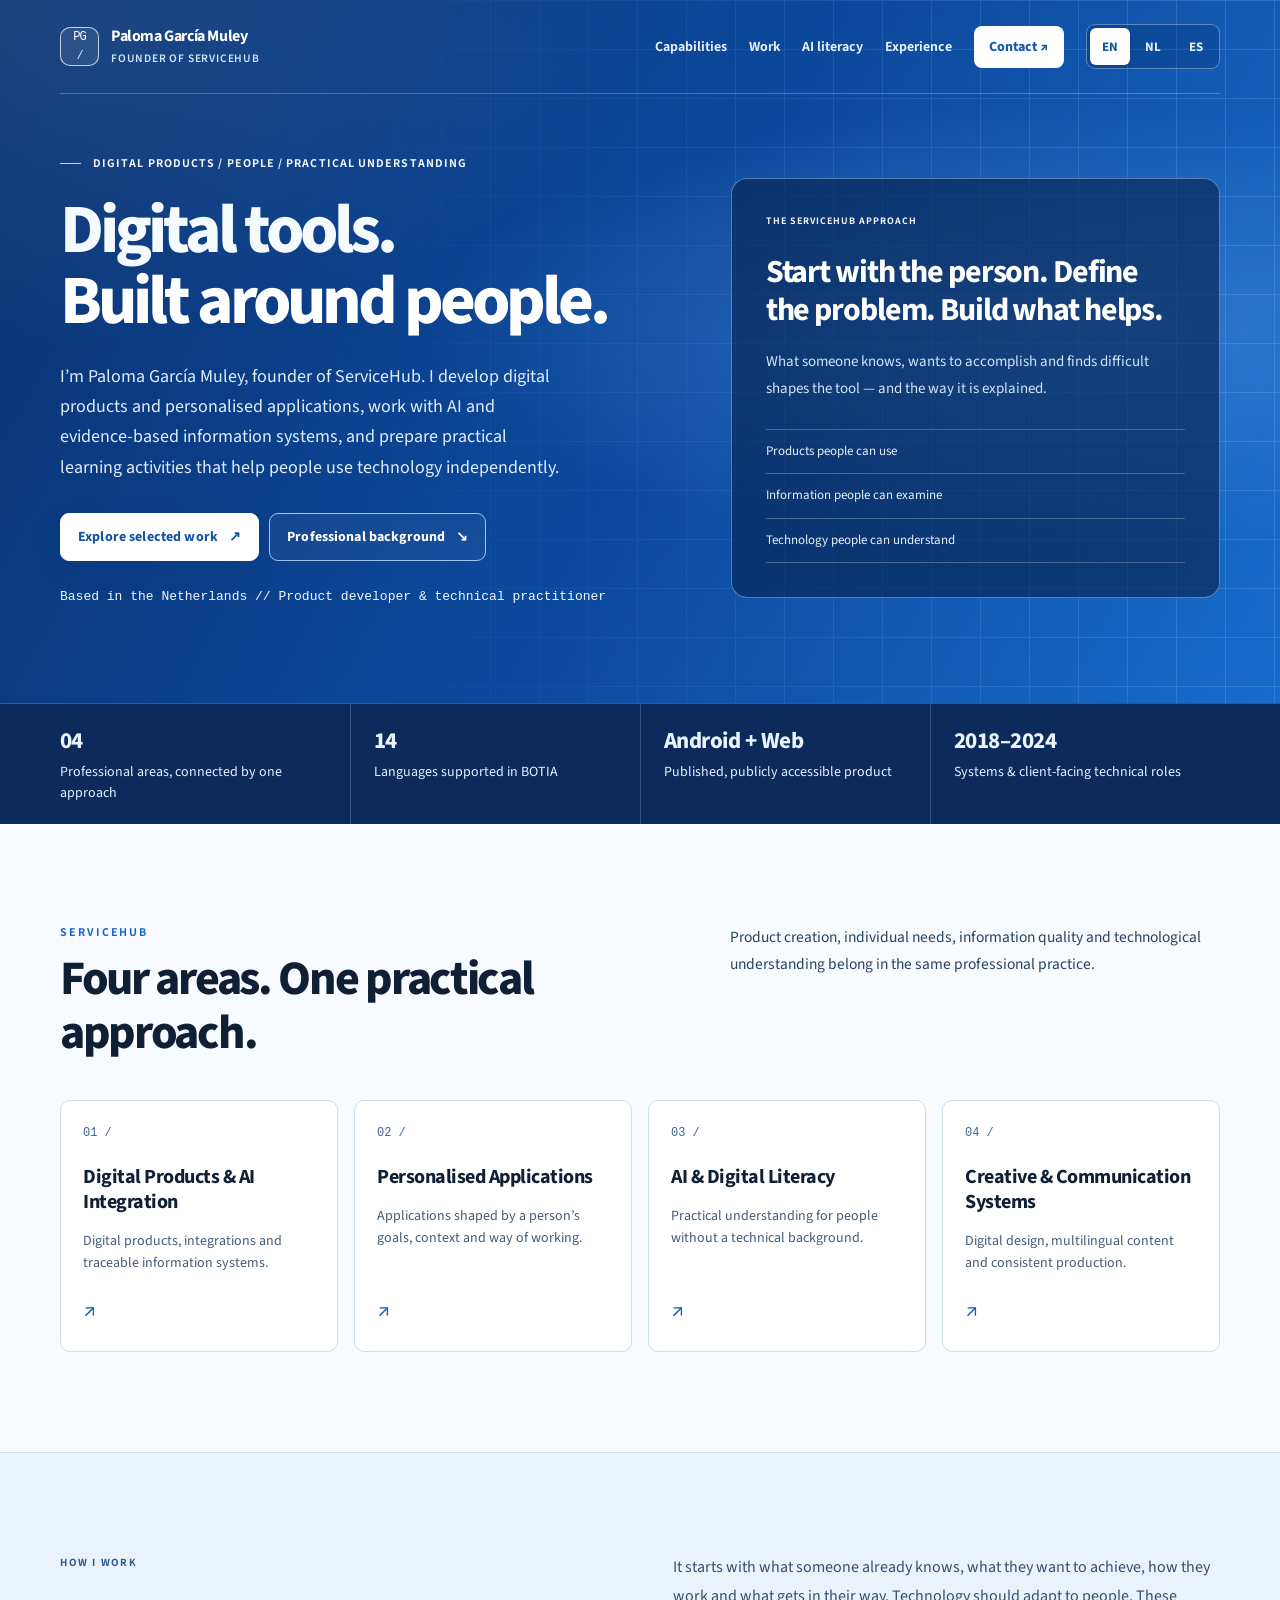
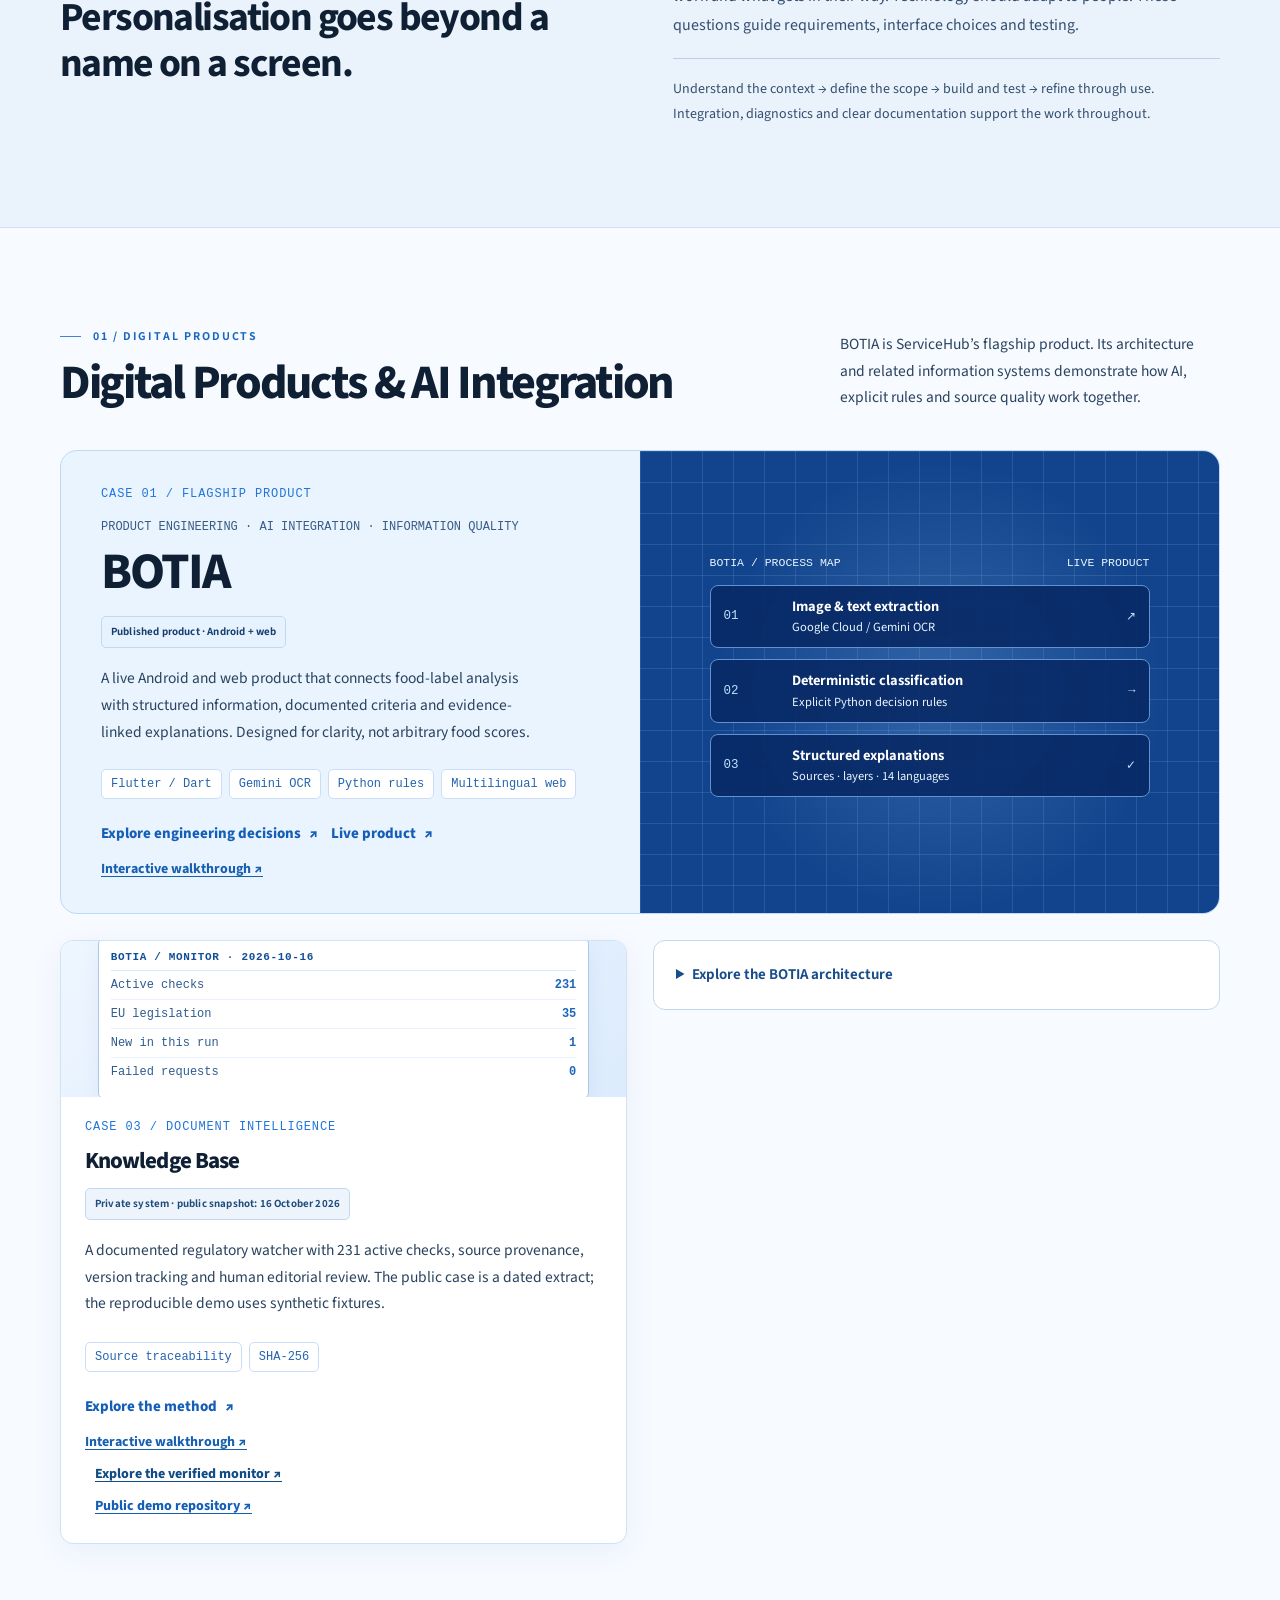
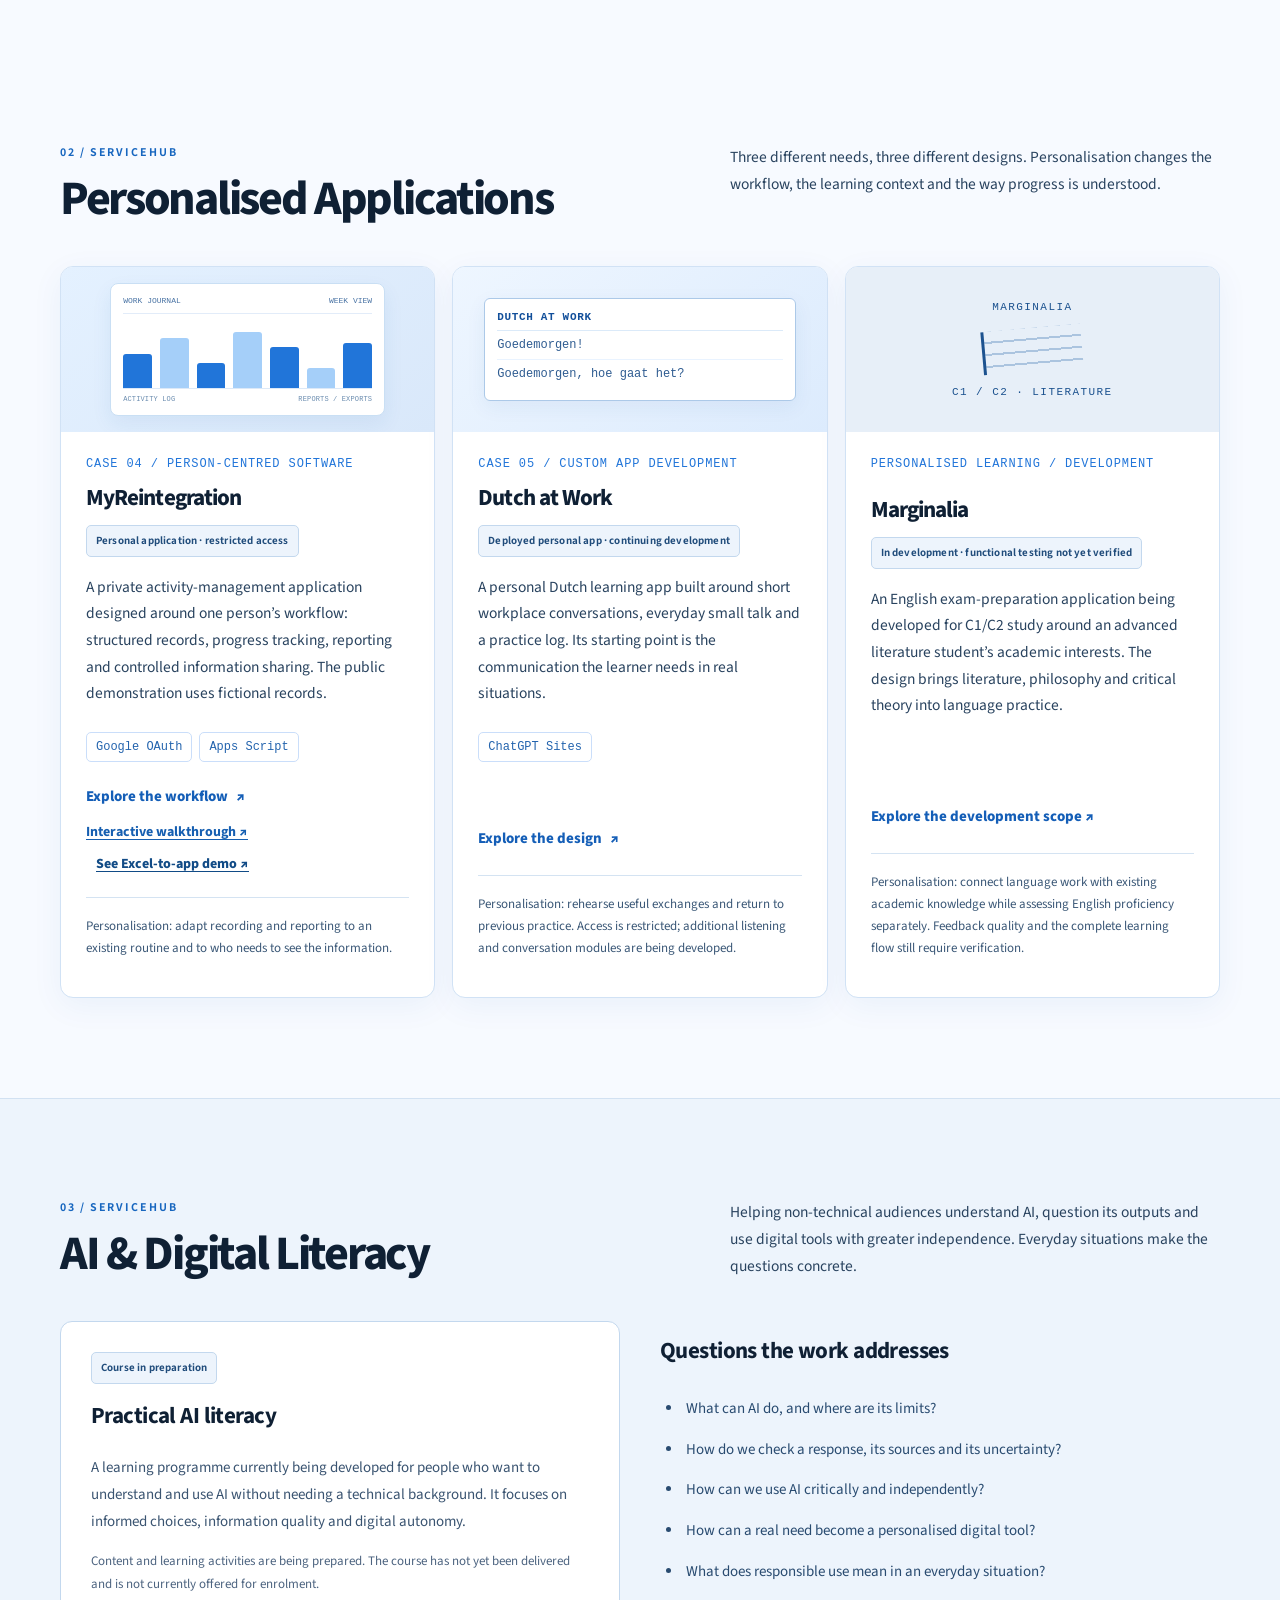
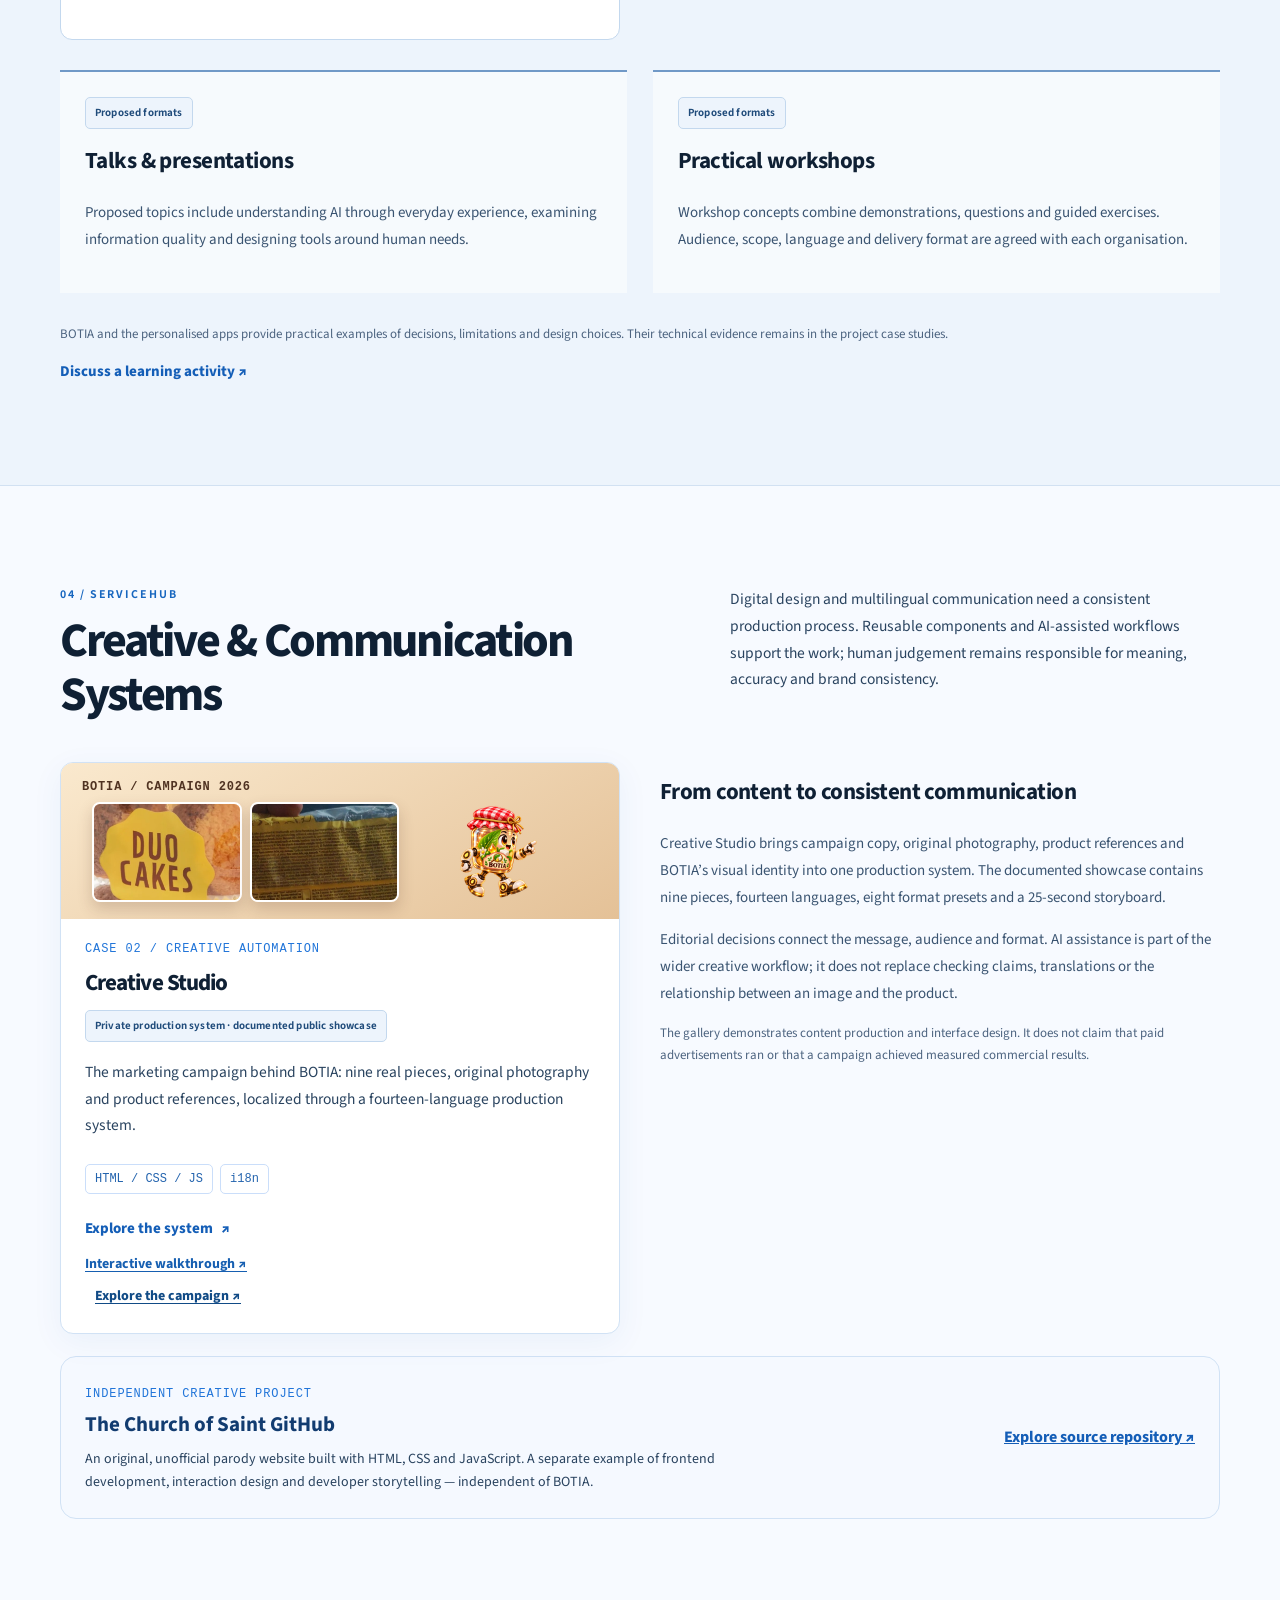
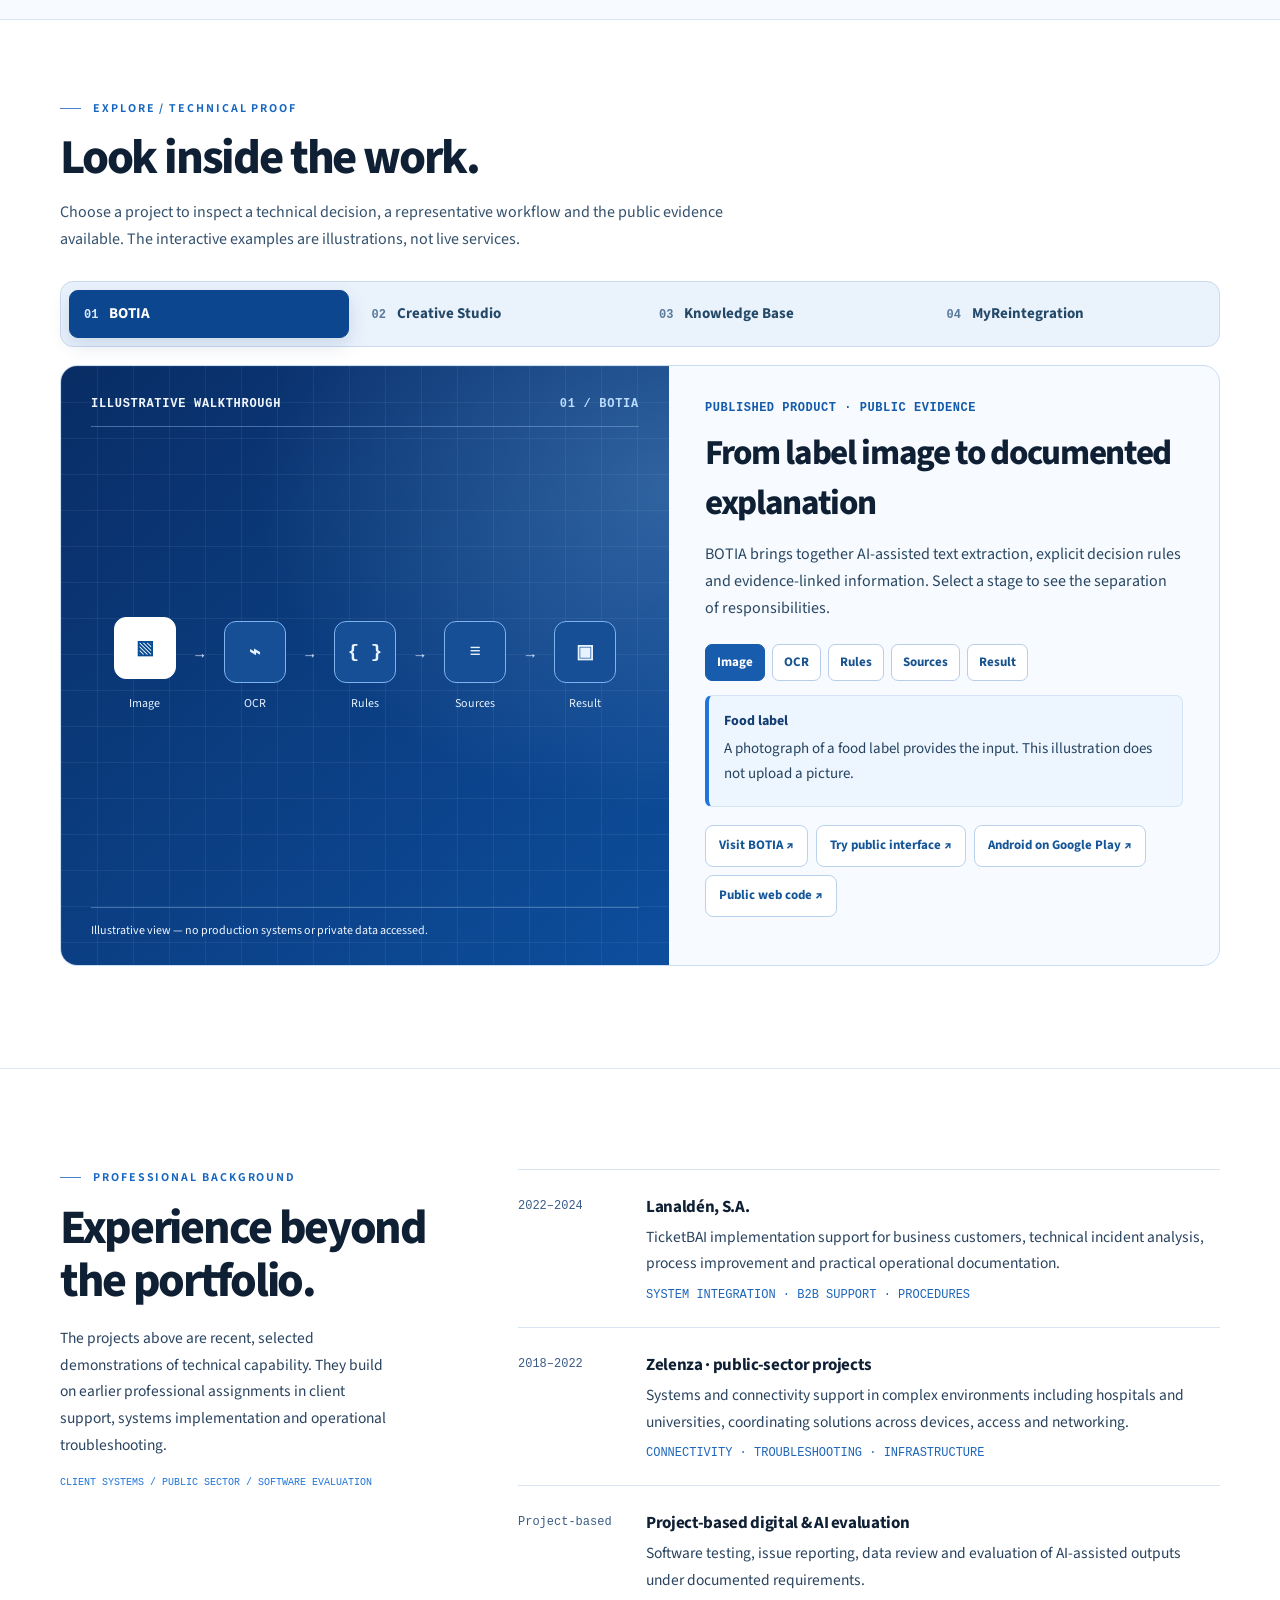
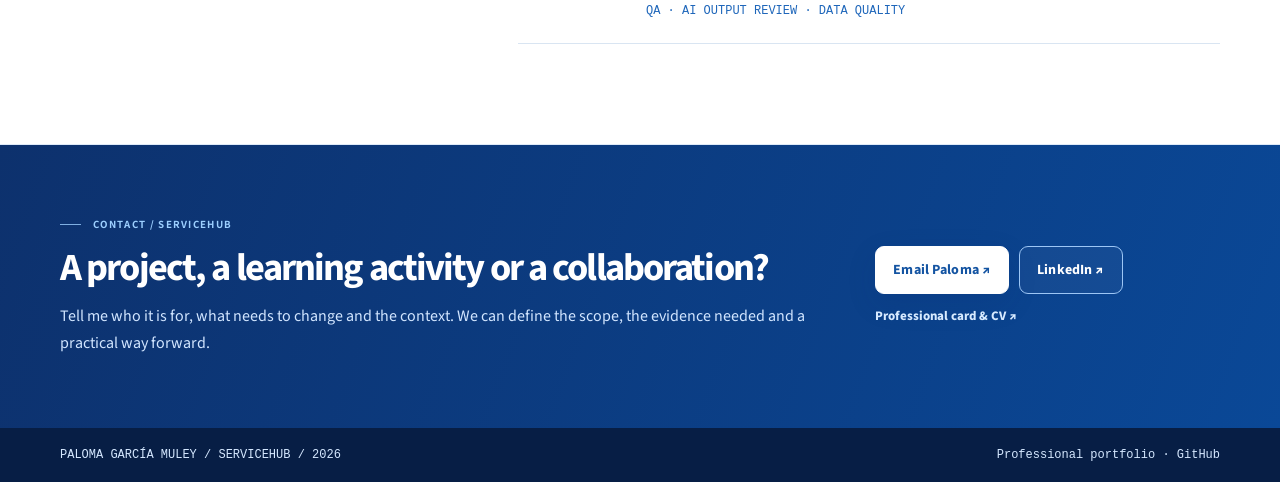
==== commit 20fb808d: "Restructure ServiceHub portfolio around four professional capabilities" ====
--- a/index.html
+++ b/index.html
@@ -4,8 +4,8 @@
   <meta charset="utf-8">
   <meta name="viewport" content="width=device-width, initial-scale=1">
   <meta name="theme-color" content="#0A428E">
-  <meta name="description" content="Selected technical work and professional experience of Paloma García Muley: digital products, integration, AI quality and documentation.">
-  <title>Paloma García Muley — Selected Technical Work</title>
+  <meta name="description" content="Paloma García Muley, founder of ServiceHub: digital products, personalised applications, AI and information quality, practical AI literacy, and creative communication systems.">
+  <title>Paloma García Muley · ServiceHub — Digital products &amp; people</title>
   <style>
 @import url('https://fonts.googleapis.com/css2?family=Source+Sans+3:wght@400;500;600;700;800&display=swap');
 
@@ -278,81 +278,62 @@
   </style>
 <link rel="stylesheet" href="./portfolio-proof-lab.css">
 <script defer src="./portfolio-proof-lab.js"></script>
-</head>
+<link rel="stylesheet" href="./servicehub.css"><script defer src="./portfolio-navigation.js"></script><link rel="canonical" href="https://servicehubbotia-glitch.github.io/technology-AIportfolio/"><link rel="alternate" hreflang="en" href="https://servicehubbotia-glitch.github.io/technology-AIportfolio/?lang=en"><link rel="alternate" hreflang="nl" href="https://servicehubbotia-glitch.github.io/technology-AIportfolio/?lang=nl"><link rel="alternate" hreflang="es" href="https://servicehubbotia-glitch.github.io/technology-AIportfolio/?lang=es"><link rel="alternate" hreflang="x-default" href="https://servicehubbotia-glitch.github.io/technology-AIportfolio/"></head>
 <body>
-  <header class="site-header">
+  <a data-copy="skip" class="skip-link" href="#main-content">Skip to content</a><header class="site-header">
     <div class="wrap topbar">
       <a class="wordmark" href="#top" aria-label="Go to top">
         <span class="brand-symbol">PG<span style="color:#D5EAFF">/</span></span>
-        <span class="brand-label">Paloma García Muley <small>SELECTED ENGINEERING WORK</small></span>
+        <span class="brand-label">Paloma García Muley <small>FOUNDER OF SERVICEHUB</small></span>
       </a>
-      <nav class="nav" aria-label="Main navigation">
-        <a href="#work">Work</a><a href="#experience">Experience</a><a href="#services">Capabilities</a><a class="nav-contact" href="#contact">Contact ↗</a>
-        <div class="lang-switch" role="group" aria-label="Portfolio language">
+      <button data-copy="menu-label" class="menu-toggle" type="button" aria-expanded="false" aria-controls="main-navigation">Menu</button><nav class="nav" aria-label="Main navigation" id="main-navigation">
+        <a href="#services">Capabilities</a><a href="#work">Work</a><a data-copy="nav-literacy" href="#literacy">AI literacy</a><a href="#experience">Experience</a><a class="nav-contact" href="#contact">Contact ↗</a>
+        </nav>
+    <div class="lang-switch" role="group" aria-label="Portfolio language">
           <button type="button" data-lang="en" aria-pressed="true" lang="en" title="English">EN</button>
           <button type="button" data-lang="nl" aria-pressed="false" lang="nl" title="Nederlands">NL</button>
           <button type="button" data-lang="es" aria-pressed="false" lang="es" title="Español">ES</button>
         </div>
-      </nav>
-    </div>
+      </div>
   </header>
 
   <section class="hero" id="top" aria-labelledby="hero-title">
     <div class="hero-grid" aria-hidden="true"></div>
     <div class="wrap hero-content">
       <div class="hero-left">
-        <div class="eyebrow"><span class="line"></span>Digital products / systems / evidence</div>
-        <h1 id="hero-title">Complex systems.<br><em>Clear outcomes.</em></h1>
-        <p class="hero-lede">I build custom apps and digital products around specific needs, from personal tools to published software. I also organise complex information and solve technical problems involving client systems and integrations.</p>
+        <div class="eyebrow"><span class="line"></span>Digital products / people / practical understanding</div>
+        <h1 id="hero-title">Digital tools.<br><em>Built around people.</em></h1>
+        <p class="hero-lede">I’m Paloma García Muley, founder of ServiceHub. I develop digital products and personalised applications, work with AI and evidence-based information systems, and prepare practical learning activities that help people use technology independently.</p>
         <div class="btn-row">
           <a class="btn btn-bright" href="#work">Explore selected work <span class="arrow">↗</span></a>
           <a class="btn btn-outline" href="#experience">Professional background <span class="arrow">↘</span></a>
         </div>
-        <p class="hero-subline">Based in the Netherlands <span aria-hidden="true">//</span> Technical consultant & product developer</p>
+        <p class="hero-subline">Based in the Netherlands <span aria-hidden="true">//</span> Product developer &amp; technical practitioner</p>
       </div>
-      <div class="schematic" aria-label="Illustrative architecture diagram with image input, OCR, rules, sources and outputs">
-        <div class="schema-head"><span>ARCHITECTURE / SELECTED WORK</span><span class="status"><i aria-hidden="true"></i> DOCUMENTED</span></div>
-        <p class="schema-label">Product logic → meaningful explanation</p>
-        <div class="pipeline" aria-hidden="true">
-          <div class="pipe-node"><div class="pipe-icon">▧</div><span class="pipe-name">Input</span><span class="pipe-small">image</span></div>
-          <div class="pipe-node"><div class="pipe-icon">⌁</div><span class="pipe-name">OCR</span><span class="pipe-small">AI</span></div>
-          <div class="pipe-node"><div class="pipe-icon">{ }</div><span class="pipe-name">Rules</span><span class="pipe-small">Python</span></div>
-          <div class="pipe-node"><div class="pipe-icon">≡</div><span class="pipe-name">Sources</span><span class="pipe-small">evidence</span></div>
-          <div class="pipe-node"><div class="pipe-icon">◫</div><span class="pipe-name">Output</span><span class="pipe-small">layers</span></div>
-        </div>
-        <div class="terminal" aria-hidden="true">
-          <div class="terminal-top"><i class="dot"></i><i class="dot"></i><i class="dot"></i><span>botia / system.flow</span></div>
-          <p><span class="dim">// Representative technical flow</span></p>
-          <p><span class="key">extract</span>(label_image) <span class="dim">→</span> <span class="val">ingredient_text</span></p>
-          <p><span class="key">evaluate</span>(rules, sources) <span class="dim">→</span> <span class="val">documented_result</span></p>
-          <p><span class="key">present</span>(layers, language) <span class="dim">→</span> <span class="val">user_explanation</span></p>
-        </div>
-        <div class="schematic-bottom"><span>SEPARATE EXTRACTION FROM DECISION LOGIC</span><span>BOTIA / CASE 01</span></div>
-      </div>
-    </div>
+      <aside class="hero-perspective" aria-labelledby="perspective-title"><p data-copy="perspective-kicker" class="eyebrow">THE SERVICEHUB APPROACH</p><h2 data-copy="perspective-title" id="perspective-title">Start with the person. Define the problem. Build what helps.</h2><p data-copy="perspective-body">What someone knows, wants to accomplish and finds difficult shapes the tool — and the way it is explained.</p><div class="perspective-outcomes"><span data-copy="outcome1">Products people can use</span><span data-copy="outcome2">Information people can examine</span><span data-copy="outcome3">Technology people can understand</span></div></aside></div>
   </section>
   <div class="proofbar" aria-label="Selected technical proof points">
     <div class="wrap proofbar-inner">
-      <div class="proof"><strong>05</strong><span>Selected technical case studies</span></div>
+      <div class="proof"><strong>04</strong><span>Professional areas, connected by one approach</span></div>
       <div class="proof"><strong>14</strong><span>Languages supported in BOTIA</span></div>
       <div class="proof"><strong>Android + Web</strong><span>Published, publicly accessible product</span></div>
-      <div class="proof"><strong>2018–2024</strong><span>Systems & client-facing technical roles</span></div>
+      <div class="proof"><strong>2018–2024</strong><span>Systems &amp; client-facing technical roles</span></div>
     </div>
   </div>
 
-  <main>
-    <section class="section" id="work" aria-labelledby="work-title">
+  <main id="main-content" tabindex="-1">
+    <section class="section capability-section" id="services" aria-labelledby="services-title"><div class="wrap"><div class="section-head"><div><p class="eyebrow light">SERVICEHUB</p><h2 data-copy="services-heading" id="services-title">Four areas. One practical approach.</h2></div><p data-copy="services-intro" class="section-note">Product creation, individual needs, information quality and technological understanding belong in the same professional practice.</p></div><div class="capability-grid"><a class="capability-link" href="#products"><span class="num">01 /</span><h3 data-copy="products-overview">Digital Products &amp; AI Integration</h3><p data-copy="products-overview-desc">Digital products, integrations and traceable information systems.</p><span class="capability-arrow" aria-hidden="true">↗</span></a><a class="capability-link" href="#personalised-apps"><span class="num">02 /</span><h3 data-copy="personalised-apps-overview">Personalised Applications</h3><p data-copy="personalised-apps-overview-desc">Applications shaped by a person’s goals, context and way of working.</p><span class="capability-arrow" aria-hidden="true">↗</span></a><a class="capability-link" href="#literacy"><span class="num">03 /</span><h3 data-copy="literacy-overview">AI &amp; Digital Literacy</h3><p data-copy="literacy-overview-desc">Practical understanding for people without a technical background.</p><span class="capability-arrow" aria-hidden="true">↗</span></a><a class="capability-link" href="#creative"><span class="num">04 /</span><h3 data-copy="creative-overview">Creative &amp; Communication Systems</h3><p data-copy="creative-overview-desc">Digital design, multilingual content and consistent production.</p><span class="capability-arrow" aria-hidden="true">↗</span></a></div></div></section><section class="section approach-section" id="approach" aria-labelledby="approach-title"><div class="wrap approach-layout"><div><p data-copy="approach-kicker" class="eyebrow light">HOW I WORK</p><h2 data-copy="approach-title" id="approach-title">Personalisation goes beyond a name on a screen.</h2></div><div><p data-copy="approach-body">It starts with what someone already knows, what they want to achieve, how they work and what gets in their way. Technology should adapt to people. These questions guide requirements, interface choices and testing.</p><p data-copy="approach-method" class="method-line">Understand the context → define the scope → build and test → refine through use. Integration, diagnostics and clear documentation support the work throughout.</p></div></div></section><section class="section" id="work" aria-labelledby="work-title">
       <div class="wrap">
-        <div class="section-head">
-          <div><div class="eyebrow light"><span class="line"></span>01 / Proof of work</div><h2 id="work-title">Selected engineering work.</h2></div>
-          <p class="section-note">Explore five projects covering product development, automation, information quality and custom apps.</p>
-        </div>
-        <article class="feature">
+        <span class="anchor-target" id="products"></span><div class="section-head">
+          <div><div class="eyebrow light"><span class="line"></span>01 / DIGITAL PRODUCTS</div><h2 id="work-title">Digital Products &amp; AI Integration</h2></div>
+          <p class="section-note">BOTIA is ServiceHub’s flagship product. Its architecture and related information systems demonstrate how AI, explicit rules and source quality work together.</p>
+        </div>
+        <article class="feature" id="botia">
           <div class="feature-copy">
             <span class="project-no">CASE 01 / FLAGSHIP PRODUCT</span>
             <span class="project-category">PRODUCT ENGINEERING · AI INTEGRATION · INFORMATION QUALITY</span>
             <h3>BOTIA</h3>
-            <p>A live Android and web product that connects food-label analysis with structured information, documented criteria and evidence-linked explanations. Designed for clarity, not arbitrary food scores.</p>
+            <p data-copy="botia-status" class="project-status">Published product · Android + web</p><p>A live Android and web product that connects food-label analysis with structured information, documented criteria and evidence-linked explanations. Designed for clarity, not arbitrary food scores.</p>
             <div class="tags"><span class="tag">Flutter / Dart</span><span class="tag">Gemini OCR</span><span class="tag">Python rules</span><span class="tag">Multilingual web</span></div>
             <div class="project-actions">
               <button type="button" class="text-link" data-case="botia">Explore engineering decisions <span>↗</span></button>
@@ -363,31 +344,18 @@
           <div class="feature-visual" aria-label="Technical workflow diagram for BOTIA">
             <div class="panel-stack">
               <div class="feature-visual-header"><span>BOTIA / PROCESS MAP</span><span>LIVE PRODUCT</span></div>
-              <div class="diagram-step"><span class="n">01</span><span><span class="main">Image & text extraction</span><span class="sub">Google Cloud / Gemini OCR</span></span><span class="tick">↗</span></div>
+              <div class="diagram-step"><span class="n">01</span><span><span class="main">Image &amp; text extraction</span><span class="sub">Google Cloud / Gemini OCR</span></span><span class="tick">↗</span></div>
               <div class="diagram-step"><span class="n">02</span><span><span class="main">Deterministic classification</span><span class="sub">Explicit Python decision rules</span></span><span class="tick">→</span></div>
               <div class="diagram-step"><span class="n">03</span><span><span class="main">Structured explanations</span><span class="sub">Sources · layers · 14 languages</span></span><span class="tick">✓</span></div>
             </div>
           </div>
         </article>
-        <div class="subprojects">
-          <article class="project-card">
-            <div class="art art-creative real-marketing-card" aria-label="Photographs and BOTIA robot from the real campaign"><div class="real-marketing-card-label">BOTIA / CAMPAIGN 2026</div><div class="real-marketing-card-photos"><img src="./marketing-assets/front.jpeg" alt="Real product-front photo" loading="lazy"><img src="./marketing-assets/ingredients.jpeg" alt="Real ingredient-label photo" loading="lazy"><img src="./marketing-assets/robot-pointing.png" alt="BOTIA robot" loading="lazy"></div></div>
-            <div class="card-copy">
-              <div class="project-no">CASE 02 / CREATIVE AUTOMATION</div>
-              <h3 class="card-headline">Creative Studio</h3>
-              <p class="card-desc">The marketing campaign behind BOTIA: nine real pieces, original photography and product references, localized through a fourteen-language production system.</p>
-              <div class="tags"><span class="tag">HTML / CSS / JS</span><span class="tag">i18n</span></div>
-              <button type="button" class="text-link" data-case="creative">Explore the system <span>↗</span></button>
-              <a class="proof-link-inline" href="#explore" data-open-lab="creative">Interactive walkthrough ↗</a>
-              <a class="proof-link-inline" data-casebook="creative" href="./case-studies.html?project=creative&lang=en">View detailed case ↗</a>
-            </div>
-          </article>
-          <article class="project-card">
+        <div class="product-evidence-grid"><article class="project-card" id="knowledge-base">
             <div class="art art-kb" aria-label="Documented monitoring results dated 16 October 2026"><div class="doc-ledger"><div class="head">BOTIA / MONITOR · 2026-10-16</div><div class="line"><span>Active checks</span><span class="valid">231</span></div><div class="line"><span>EU legislation</span><span class="valid">35</span></div><div class="line"><span>New in latest run</span><span class="valid">1</span></div><div class="line"><span>Failed requests</span><span class="valid">0</span></div></div></div>
             <div class="card-copy">
               <div class="project-no">CASE 03 / DOCUMENT INTELLIGENCE</div>
               <h3 class="card-headline">Knowledge Base</h3>
-              <p class="card-desc">An operational regulatory watcher: 231 monitored sources, 35 EU acts, dated checks, traceable detections and editorial safeguards.</p>
+              <p data-copy="kb-status" class="project-status">Private system · public snapshot: 16 October 2026</p><p class="card-desc">A documented regulatory watcher with 231 active checks, source provenance, version tracking and human editorial review. The public case is a dated extract; the reproducible demo uses synthetic fixtures.</p>
               <div class="tags"><span class="tag">Source traceability</span><span class="tag">SHA-256</span></div>
               <button type="button" class="text-link" data-case="knowledge">Explore the method <span>↗</span></button>
               <a class="proof-link-inline" href="#explore" data-open-lab="knowledge">Interactive walkthrough ↗</a>
@@ -395,17 +363,39 @@
                <a class="proof-link-inline" id="kb-public-demo-link" href="https://github.com/servicehubbotia-glitch/BOTIA-Regulatory-Intelligence" target="_blank" rel="noopener noreferrer">Public demo repository ↗</a>
             </div>
           </article>
-          <article class="project-card">
+          <details class="architecture-detail"><summary data-copy="architecture-summary">Explore the BOTIA architecture</summary><div class="schematic" aria-label="Illustrative architecture diagram with image input, OCR, rules, sources and outputs">
+        <div class="schema-head"><span>ARCHITECTURE / SELECTED WORK</span><span class="status"><i aria-hidden="true"></i> DOCUMENTED</span></div>
+        <p class="schema-label">Product logic → meaningful explanation</p>
+        <div class="pipeline" aria-hidden="true">
+          <div class="pipe-node"><div class="pipe-icon">▧</div><span class="pipe-name">Input</span><span class="pipe-small">image</span></div>
+          <div class="pipe-node"><div class="pipe-icon">⌁</div><span class="pipe-name">OCR</span><span class="pipe-small">AI</span></div>
+          <div class="pipe-node"><div class="pipe-icon">{ }</div><span class="pipe-name">Rules</span><span class="pipe-small">Python</span></div>
+          <div class="pipe-node"><div class="pipe-icon">≡</div><span class="pipe-name">Sources</span><span class="pipe-small">evidence</span></div>
+          <div class="pipe-node"><div class="pipe-icon">◫</div><span class="pipe-name">Output</span><span class="pipe-small">layers</span></div>
+        </div>
+        <div class="terminal" aria-hidden="true">
+          <div class="terminal-top"><i class="dot"></i><i class="dot"></i><i class="dot"></i><span>botia / system.flow</span></div>
+          <p><span class="dim">// Representative technical flow</span></p>
+          <p><span class="key">extract</span>(label_image) <span class="dim">→</span> <span class="val">ingredient_text</span></p>
+          <p><span class="key">evaluate</span>(rules, sources) <span class="dim">→</span> <span class="val">documented_result</span></p>
+          <p><span class="key">present</span>(layers, language) <span class="dim">→</span> <span class="val">user_explanation</span></p>
+        </div>
+        <div class="schematic-bottom"><span>SEPARATE EXTRACTION FROM DECISION LOGIC</span><span>BOTIA / CASE 01</span></div>
+      </div>
+    </details></div></div>
+    </section>
+
+    <section class="section capability-section" id="personalised-apps" aria-labelledby="personalised-apps-title"><div class="wrap"><div class="section-head"><div><p class="eyebrow light">02 / SERVICEHUB</p><h2 data-copy="apps-title" id="personalised-apps-title">Personalised Applications</h2></div><p data-copy="apps-intro" class="section-note">Three different needs, three different designs. Personalisation changes the workflow, the learning context and the way progress is understood.</p></div><div class="subprojects personalised-grid" id="custom-app-development"><article class="project-card" id="myreintegration">
             <div class="art art-mr" aria-label="Illustrative generic activity dashboard with no personal records"><div class="mini-dashboard"><header><span>WORK JOURNAL</span><span>WEEK VIEW</span></header><div class="bars"><span style="height:55%"></span><span style="height:82%"></span><span style="height:41%"></span><span style="height:92%"></span><span style="height:67%"></span><span style="height:32%"></span><span style="height:73%"></span></div><footer><span>ACTIVITY LOG</span><span>REPORTS / EXPORTS</span></footer></div></div>
             <div class="card-copy">
               <div class="project-no">CASE 04 / PERSON-CENTRED SOFTWARE</div>
               <h3 class="card-headline">MyReintegration</h3>
-              <p class="card-desc">An individual-use project: improving an existing Excel activity log and extending it into a private web application with reports.</p>
+              <p data-copy="mr-status" class="project-status">Personal application · restricted access</p><p class="card-desc">A private activity-management application designed around one person’s workflow: structured records, progress tracking, reporting and controlled information sharing. The public demonstration uses fictional records.</p>
               <div class="tags"><span class="tag">Google OAuth</span><span class="tag">Apps Script</span></div>
               <button type="button" class="text-link" data-case="reintegration">Explore the workflow <span>↗</span></button>
               <a class="proof-link-inline" href="#explore" data-open-lab="reintegration">Interactive walkthrough ↗</a>
               <a class="proof-link-inline" data-casebook="reintegration" href="./excel-to-app.html?lang=en">View detailed case ↗</a>
-            </div>
+            <p data-copy="mr-adaptation" class="adaptation-note">Personalisation: adapt recording and reporting to an existing routine and to who needs to see the information.</p></div>
           </article>
           <article class="project-card" id="dutch-at-work">
             <div class="art art-kb" aria-hidden="true">
@@ -418,20 +408,28 @@
             <div class="card-copy">
               <div class="project-no">CASE 05 / CUSTOM APP DEVELOPMENT</div>
               <h3 class="card-headline">Dutch at Work</h3>
-              <p class="card-desc">A personal web app for practising Dutch through short workplace conversations and small talk, with a log to revisit practice.</p>
+              <p data-copy="dutch-status" class="project-status">Deployed personal app · continuing development</p><p class="card-desc">A personal Dutch learning app built around short workplace conversations, everyday small talk and a practice log. Its starting point is the communication the learner needs in real situations.</p>
               <div class="tags"><span class="tag">ChatGPT Sites</span></div>
               <button type="button" class="text-link" data-case="dutch">Explore the design <span>↗</span></button>
+            <p data-copy="dutch-adaptation" class="adaptation-note">Personalisation: rehearse useful exchanges and return to previous practice. Access is restricted; additional listening and conversation modules are being developed.</p></div>
+          </article>
+        <article class="project-card" id="marginalia"><div class="art art-marginalia" aria-hidden="true"><span>MARGINALIA</span><div class="book-lines"></div><span>C1 / C2 · LITERATURE</span></div><div class="card-copy"><p data-copy="marg-kicker" class="project-no">PERSONALISED LEARNING / DEVELOPMENT</p><h3 class="card-headline">Marginalia</h3><p data-copy="marg-status" class="project-status">In development · functional testing not yet verified</p><p data-copy="marg-desc" class="card-desc">An English exam-preparation application being developed for C1/C2 study around an advanced literature student’s academic interests. The design brings literature, philosophy and critical theory into language practice.</p><button data-copy="marg-button" type="button" class="text-link" data-case="marginalia">Explore the development scope ↗</button><p data-copy="marg-adaptation" class="adaptation-note">Personalisation: connect language work with existing academic knowledge while assessing English proficiency separately. Feedback quality and the complete learning flow still require verification.</p></div></article></div></div></section><section class="section capability-section" id="literacy" aria-labelledby="literacy-title"><div class="wrap"><div class="section-head"><div><p class="eyebrow light">03 / SERVICEHUB</p><h2 data-copy="literacy-title" id="literacy-title">AI &amp; Digital Literacy</h2></div><p data-copy="literacy-intro" class="section-note">Helping non-technical audiences understand AI, question its outputs and use digital tools with greater independence. Everyday situations make the questions concrete.</p></div><div class="literacy-grid"><article class="literacy-course"><p data-copy="course-status" class="project-status">Course in preparation</p><h3 data-copy="course-title">Practical AI literacy</h3><p data-copy="course-desc">A learning programme currently being developed for people who want to understand and use AI without needing a technical background. It focuses on informed choices, information quality and digital autonomy.</p><p data-copy="course-limit" class="editorial-note">Content and learning activities are being prepared. The course has not yet been delivered and is not currently offered for enrolment.</p></article><div class="literacy-topics"><h3 data-copy="themes-title">Questions the work addresses</h3><ul><li data-copy="theme-0">What can AI do, and where are its limits?</li><li data-copy="theme-1">How do we check a response, its sources and its uncertainty?</li><li data-copy="theme-2">How can we use AI critically and independently?</li><li data-copy="theme-3">How can a real need become a personalised digital tool?</li><li data-copy="theme-4">What does responsible use mean in an everyday situation?</li></ul></div></div><div class="format-grid"><article><p data-copy="talks-status" class="project-status">Proposed formats</p><h3 data-copy="talks-title">Talks &amp; presentations</h3><p data-copy="talks-body">Proposed topics include understanding AI through everyday experience, examining information quality and designing tools around human needs.</p></article><article><p data-copy="workshops-status" class="project-status">Proposed formats</p><h3 data-copy="workshops-title">Practical workshops</h3><p data-copy="workshops-body">Workshop concepts combine demonstrations, questions and guided exercises. Audience, scope, language and delivery format are agreed with each organisation.</p></article></div><p data-copy="literacy-evidence" class="editorial-note">BOTIA and the personalised apps provide practical examples of decisions, limitations and design choices. Their technical evidence remains in the project case studies.</p><a data-copy="literacy-contact" class="text-link" href="#contact">Discuss a learning activity ↗</a></div></section><section class="section capability-section" id="creative" aria-labelledby="creative-title"><div class="wrap"><div class="section-head"><div><p class="eyebrow light">04 / SERVICEHUB</p><h2 data-copy="creative-title" id="creative-title">Creative &amp; Communication Systems</h2></div><p data-copy="creative-intro" class="section-note">Digital design and multilingual communication need a consistent production process. Reusable components and AI-assisted workflows support the work; human judgement remains responsible for meaning, accuracy and brand consistency.</p></div><div class="creative-grid"><article class="project-card" id="creative-studio">
+            <div class="art art-creative real-marketing-card" aria-label="Photographs and BOTIA robot from the real campaign"><div class="real-marketing-card-label">BOTIA / CAMPAIGN 2026</div><div class="real-marketing-card-photos"><img src="./marketing-assets/front.jpeg" alt="Real product-front photo" loading="lazy"><img src="./marketing-assets/ingredients.jpeg" alt="Real ingredient-label photo" loading="lazy"><img src="./marketing-assets/robot-pointing.png" alt="BOTIA robot" loading="lazy"></div></div>
+            <div class="card-copy">
+              <div class="project-no">CASE 02 / CREATIVE AUTOMATION</div>
+              <h3 class="card-headline">Creative Studio</h3>
+              <p data-copy="creative-status" class="project-status">Private production system · documented public showcase</p><p class="card-desc">The marketing campaign behind BOTIA: nine real pieces, original photography and product references, localized through a fourteen-language production system.</p>
+              <div class="tags"><span class="tag">HTML / CSS / JS</span><span class="tag">i18n</span></div>
+              <button type="button" class="text-link" data-case="creative">Explore the system <span>↗</span></button>
+              <a class="proof-link-inline" href="#explore" data-open-lab="creative">Interactive walkthrough ↗</a>
+              <a class="proof-link-inline" data-casebook="creative" href="./case-studies.html?project=creative&amp;lang=en">View detailed case ↗</a>
             </div>
           </article>
-        </div>
-        <aside class="additional-work" aria-labelledby="additional-work-title">
+          <div class="creative-method"><h3 data-copy="creative-method-title">From content to consistent communication</h3><p data-copy="creative-method-body">Creative Studio brings campaign copy, original photography, product references and BOTIA’s visual identity into one production system. The documented showcase contains nine pieces, fourteen languages, eight format presets and a 25-second storyboard.</p><p data-copy="creative-judgement">Editorial decisions connect the message, audience and format. AI assistance is part of the wider creative workflow; it does not replace checking claims, translations or the relationship between an image and the product.</p><p data-copy="creative-limit" class="editorial-note">The gallery demonstrates content production and interface design. It does not claim that paid advertisements ran or that a campaign achieved measured commercial results.</p></div></div><aside class="additional-work" aria-labelledby="additional-work-title">
           <div><span class="project-no" id="additional-work-kicker">INDEPENDENT CREATIVE PROJECT</span><h3 id="additional-work-title">The Church of Saint GitHub</h3><p id="additional-work-desc">An original, unofficial parody website built with HTML, CSS and JavaScript. A separate example of frontend development, interaction design and developer storytelling — independent of BOTIA.</p></div>
           <a id="saint-github-link" href="https://github.com/servicehubbotia-glitch/SaintGitHub" target="_blank" rel="noopener noreferrer">Explore source repository ↗</a>
         </aside>
-      </div>
-    </section>
-
-    <!-- Safely illustrated technical workflows. No sensitive or live user data. -->
+      </div></section><!-- Safely illustrated technical workflows. No sensitive or live user data. -->
     <section class="proof-lab-section" id="explore" aria-labelledby="explore-title">
       <div class="wrap">
         <header class="proof-lab-header">
@@ -467,7 +465,7 @@
     <section class="section experience-section" id="experience" aria-labelledby="experience-title">
       <div class="wrap experience-layout">
         <div class="experience-intro">
-          <div class="eyebrow light"><span class="line"></span>02 / Professional background</div>
+          <div class="eyebrow light"><span class="line"></span>PROFESSIONAL BACKGROUND</div>
           <h2 id="experience-title">Experience beyond the portfolio.</h2>
           <p>The projects above are recent, selected demonstrations of technical capability. They build on earlier professional assignments in client support, systems implementation and operational troubleshooting.</p>
           <p style="font:10px/1.7 var(--mono);color:#2175D9">CLIENT SYSTEMS / PUBLIC SECTOR / SOFTWARE EVALUATION</p>
@@ -475,51 +473,37 @@
         <div class="experience-table">
           <div class="exp-row"><div class="date">2022–2024</div><div><h3>Lanaldén, S.A.</h3><p>TicketBAI implementation support for business customers, technical incident analysis, process improvement and practical operational documentation.</p><div class="exp-tech">SYSTEM INTEGRATION · B2B SUPPORT · PROCEDURES</div></div></div>
           <div class="exp-row"><div class="date">2018–2022</div><div><h3>Zelenza · public-sector projects</h3><p>Systems and connectivity support in complex environments including hospitals and universities, coordinating solutions across devices, access and networking.</p><div class="exp-tech">CONNECTIVITY · TROUBLESHOOTING · INFRASTRUCTURE</div></div></div>
-          <div class="exp-row"><div class="date">Project-based</div><div><h3>Project-based digital & AI evaluation</h3><p>Software testing, issue reporting, data review and evaluation of AI-assisted outputs under documented requirements. </p><div class="exp-tech">QA · AI OUTPUT REVIEW · DATA QUALITY</div></div></div>
+          <div class="exp-row"><div class="date">Project-based</div><div><h3>Project-based digital &amp; AI evaluation</h3><p>Software testing, issue reporting, data review and evaluation of AI-assisted outputs under documented requirements. </p><div class="exp-tech">QA · AI OUTPUT REVIEW · DATA QUALITY</div></div></div>
         </div>
       </div>
     </section>
 
-    <section class="section" id="services" aria-labelledby="services-title">
-      <div class="wrap">
-        <div class="section-head">
-          <div><div class="eyebrow light"><span class="line"></span>03 / Practical contribution</div><h2 id="services-title">What I can deliver.</h2></div>
-          <p class="section-note">Clear scope, verifiable output and documentation. Each engagement begins with a defined problem rather than a generic list of technologies.</p>
-        </div>
-        <div class="deliverables">
-          <article class="deliverable" id="custom-app-development"><span class="num">01 /</span><h3>Custom app development</h3><p>Design and build web apps around how a person or team learns, works or keeps track of information. Define what the app needs to do, build a working version and refine it with use.</p></article>
-          <article class="deliverable"><span class="num">04 /</span><h3>Digital workflows & integration</h3><p>Build or improve a contained digital process, map inputs and outputs, test error cases and deliver usable technical handover notes.</p></article>
-          <article class="deliverable"><span class="num">02 /</span><h3>AI & information quality</h3><p>Evaluate AI and chatbot outputs in their original language where language proficiency permits; check evidence, test against clear criteria and document reproducible findings.</p></article>
-          <article class="deliverable"><span class="num">03 /</span><h3>Technical documentation & diagnostics</h3><p>Investigate repeatable incidents, describe confirmed causes and design procedures teams can actually follow and maintain.</p></article>
-        </div>
-        <p class="services-talks" id="services-talks">Also available for paid technical workshops and speaking engagements on practical AI evaluation, automation and accessible digital product design. Topics and delivery formats are agreed for each organisation.</p>
-      </div>
-    </section>
-  </main>
+    </main>
 
   <footer id="contact">
     <div class="footer-cta">
       <div class="wrap footer-cta-inner">
-        <div><div class="eyebrow" style="color:var(--sky)"><span class="line"></span>04 / Contact</div><h2>Have a defined technical challenge?</h2><p>Let's discuss the problem, the practical scope and the work needed to deliver it.</p></div>
-        <div class="footer-links"><a class="btn btn-bright" href="mailto:palomagarciamuley@gmail.com?subject=Technical%20project%20enquiry">Email Paloma ↗</a><a class="btn btn-outline" href="https://www.linkedin.com/in/paloma-garcia-muley/" target="_blank" rel="noopener noreferrer">LinkedIn ↗</a></div>
+        <div><div class="eyebrow" style="color:var(--sky)"><span class="line"></span>CONTACT / SERVICEHUB</div><h2>A project, a learning activity or a collaboration?</h2><p>Tell me who it is for, what needs to change and the context. We can define the scope, the evidence needed and a practical way forward.</p></div>
+        <div class="footer-links"><a class="btn btn-bright" href="mailto:palomagarciamuley@gmail.com?subject=Technical%20project%20enquiry">Email Paloma ↗</a><a class="btn btn-outline" href="https://www.linkedin.com/in/paloma-garcia-muley/" target="_blank" rel="noopener noreferrer">LinkedIn ↗</a><a data-copy="professional-card" class="text-link card-resource" href="./card/">Professional card &amp; CV ↗</a></div>
       </div>
     </div>
-    <div class="footer-small"><div class="wrap"><span>PALOMA GARCÍA MULEY / TECHNICAL WORK / 2026</span><span>Professional portfolio · <a href="https://github.com/servicehubbotia-glitch" target="_blank" rel="noopener noreferrer">GitHub</a></span></div></div>
+    <div class="footer-small"><div class="wrap"><span>PALOMA GARCÍA MULEY / SERVICEHUB / 2026</span><span>Professional portfolio · <a href="https://github.com/servicehubbotia-glitch" target="_blank" rel="noopener noreferrer">GitHub</a></span></div></div>
   </footer>
 
   <dialog class="case-dialog" id="caseDialog" aria-labelledby="caseTitle">
     <div class="case-top"><div class="modal-top-row"><div class="eyebrow"><span class="line"></span><span id="caseIndex">CASE STUDY</span></div><button type="button" class="modal-close" id="closeCase" aria-label="Close case study">×</button></div><h2 id="caseTitle"></h2><p id="caseIntro"></p></div>
     <div class="case-body">
-      <div class="case-block"><h3>Problem & scope</h3><p id="caseProblem"></p></div>
-      <div class="case-block"><h3>How it works</h3><ul id="caseList"></ul></div>
+      <div class="case-block"><h3>Problem &amp; scope</h3><p id="caseProblem"></p></div>
+      <div class="case-block"><h3>Design &amp; implementation</h3><ul id="caseList"></ul></div>
       <div class="case-block"><h3>What this demonstrates</h3><p id="caseProof"></p></div>
       <div class="case-block" id="casePrivacy" hidden><div class="privacy-note"><p id="casePrivacyText" style="margin:0"></p></div></div>
-      <div class="case-block"><h3>Evidence & links</h3><div class="case-links" id="caseLinks"></div></div>
+      <div class="case-block"><h3>Evidence &amp; links</h3><div class="case-links" id="caseLinks"></div></div>
     </div>
   </dialog>
   <script>
     // This design prototype deliberately contains no analytics, credentials, or external JS.
     const caseStudies = {
+      marginalia: {"index": "MARGINALIA / IN DEVELOPMENT", "title": "Marginalia", "intro": "A personalised English examination-preparation application in development, designed around advanced literary interests. A complete operational version and its functional tests have not yet been verified.", "problem": "Academic expertise and language proficiency are different. The design should use meaningful intellectual material while assessing the learner’s English independently.", "method": ["Planned: establish the learner’s English level before selecting C1/C2 preparation tasks.", "Planned: connect language practice with literature, philosophy, speculative fiction and critical theory.", "Development scope: structured feedback and examination practice, with feedback quality and the complete learning flow still to be tested."], "proof": "The project illustrates personalisation around existing knowledge and learning goals. Its educational effectiveness and end-to-end functionality are not yet verified.", "privacy": "The student’s identity, academic records and personal activity are not published. No public application access is offered here.", "links": []},
       dutch: {
         "index": "CASE 05 / CUSTOM APP DEVELOPMENT",
         "title": "Dutch at Work",
@@ -614,24 +598,20 @@
   // No automated translation, analytics, tracking pixels or credential storage.
   (()=>{
     'use strict';
-    const entries=[{"selector":".brand-label small","mode":"text","en":"SELECTED ENGINEERING WORK","nl":"GESELECTEERD TECHNISCH WERK","es":"PROYECTOS TÉCNICOS SELECCIONADOS"},{"selector":".nav a[href=\"#work\"]","mode":"text","en":"Work","nl":"Projecten","es":"Proyectos"},{"selector":".nav a[href=\"#experience\"]","mode":"text","en":"Experience","nl":"Ervaring","es":"Experiencia"},{"selector":".nav a[href=\"#services\"]","mode":"text","en":"Capabilities","nl":"Diensten","es":"Servicios"},{"selector":".nav a.nav-contact","mode":"text","en":"Contact ↗","nl":"Contact ↗","es":"Contacto ↗"},{"selector":".hero-left .eyebrow","mode":"last","en":"Digital products / systems / evidence","nl":"Digitale producten / systemen / bewijs","es":"Productos digitales / sistemas / evidencia"},{"selector":"#hero-title","mode":"html","en":"Complex systems.<br/><em>Clear outcomes.</em>","nl":"Complexe systemen.<br><em>Heldere resultaten.</em>","es":"Sistemas complejos.<br><em>Resultados claros.</em>"},{"selector":".hero-lede","mode":"text","en":"I build custom apps and digital products around specific needs, from personal tools to published software. I also organise complex information and solve technical problems involving client systems and integrations.","nl":"Ik bouw apps op maat en digitale producten voor concrete behoeften, van persoonlijke hulpmiddelen tot gepubliceerde software. Ik structureer ook complexe informatie en los technische problemen op rond klantomgevingen en integraties.","es":"Desarrollo apps personalizadas y productos digitales para necesidades concretas, desde herramientas de uso personal hasta software publicado. También organizo información compleja y resuelvo problemas técnicos de integración y sistemas para clientes."},{"selector":".hero-left .btn-bright","mode":"first","en":"Explore selected work ","nl":"Bekijk geselecteerd werk ","es":"Ver proyectos seleccionados "},{"selector":".hero-left .btn-outline","mode":"first","en":"Professional background ","nl":"Professionele ervaring ","es":"Trayectoria profesional "},{"selector":".hero-subline","mode":"first","en":"Based in the Netherlands ","nl":"Gevestigd in Nederland ","es":"Residente en Países Bajos "},{"selector":".hero-subline","mode":"last","en":" Technical consultant & product developer","nl":" Technisch consultant en productontwikkelaar","es":" Consultora técnica y desarrolladora de productos"},{"selector":".schema-head>span:first-child","mode":"text","en":"ARCHITECTURE / SELECTED WORK","nl":"ARCHITECTUUR / GESELECTEERD WERK","es":"ARQUITECTURA / PROYECTOS"},{"selector":".schema-head .status","mode":"last","en":" DOCUMENTED","nl":" GEDOCUMENTEERD","es":" DOCUMENTADO"},{"selector":".schema-label","mode":"text","en":"Product logic → meaningful explanation","nl":"Productlogica → begrijpelijke uitleg","es":"Lógica del producto → explicación comprensible"},{"selector":".pipeline .pipe-node:nth-child(1) .pipe-name","mode":"text","en":"Input","nl":"Invoer","es":"Entrada"},{"selector":".pipeline .pipe-node:nth-child(1) .pipe-small","mode":"text","en":"image","nl":"afbeelding","es":"imagen"},{"selector":".pipeline .pipe-node:nth-child(2) .pipe-small","mode":"text","en":"AI","nl":"AI","es":"IA"},{"selector":".pipeline .pipe-node:nth-child(3) .pipe-name","mode":"text","en":"Rules","nl":"Regels","es":"Reglas"},{"selector":".pipeline .pipe-node:nth-child(4) .pipe-name","mode":"text","en":"Sources","nl":"Bronnen","es":"Fuentes"},{"selector":".pipeline .pipe-node:nth-child(4) .pipe-small","mode":"text","en":"evidence","nl":"bewijs","es":"evidencia"},{"selector":".pipeline .pipe-node:nth-child(5) .pipe-name","mode":"text","en":"Output","nl":"Uitvoer","es":"Salida"},{"selector":".pipeline .pipe-node:nth-child(5) .pipe-small","mode":"text","en":"layers","nl":"lagen","es":"capas"},{"selector":".terminal .terminal-top span","mode":"text","en":"botia / system.flow","nl":"botia / systeem.stroom","es":"botia / sistema.flujo"},{"selector":".terminal p:first-of-type .dim","mode":"text","en":"// Representative technical flow","nl":"// Schematische technische stroom","es":"// Flujo técnico ilustrativo"},{"selector":".schematic-bottom span:first-child","mode":"text","en":"SEPARATE EXTRACTION FROM DECISION LOGIC","nl":"EXTRACTIE GESCHEIDEN VAN BESLISLOGICA","es":"EXTRACCIÓN SEPARADA DE LA LÓGICA DE DECISIÓN"},{"selector":".schematic-bottom span:last-child","mode":"text","en":"BOTIA / CASE 01","nl":"BOTIA / CASE 01","es":"BOTIA / CASO 01"},{"selector":".proofbar .proof:nth-child(1) span","mode":"text","en":"Selected technical case studies","nl":"Geselecteerde technische cases","es":"Casos técnicos seleccionados"},{"selector":".proofbar .proof:nth-child(2) span","mode":"text","en":"Languages supported in BOTIA","nl":"Talen ondersteund door BOTIA","es":"Idiomas disponibles en BOTIA"},{"selector":".proofbar .proof:nth-child(3) span","mode":"text","en":"Published, publicly accessible product","nl":"Gepubliceerd en publiek toegankelijk product","es":"Producto publicado y accesible al público"},{"selector":".proofbar .proof:nth-child(4) span","mode":"text","en":"Systems & client-facing technical roles","nl":"Technische functies en klantprojecten","es":"Experiencia técnica y trabajo con clientes"},{"selector":"#work .section-head .eyebrow","mode":"last","en":"01 / Proof of work","nl":"01 / Aantoonbaar werk","es":"01 / Trabajos demostrables"},{"selector":"#work-title","mode":"text","en":"Selected engineering work.","nl":"Geselecteerde technische projecten.","es":"Proyectos técnicos seleccionados."},{"selector":"#work .section-note","mode":"text","en":"Explore five projects covering product development, automation, information quality and custom apps.","nl":"Bekijk vijf projecten over productontwikkeling, automatisering, informatiekwaliteit en apps op maat.","es":"Explora cinco proyectos de desarrollo de producto, automatización, calidad de la información y creación de apps personalizadas."},{"selector":".feature .project-no","mode":"text","en":"CASE 01 / FLAGSHIP PRODUCT","nl":"CASE 01 / HOOFDPROJECT","es":"CASO 01 / PROYECTO PRINCIPAL"},{"selector":".feature .project-category","mode":"text","en":"PRODUCT ENGINEERING · AI INTEGRATION · INFORMATION QUALITY","nl":"PRODUCTONTWIKKELING · AI-INTEGRATIE · INFORMATIEKWALITEIT","es":"DESARROLLO DE PRODUCTO · INTEGRACIÓN DE IA · CALIDAD DE INFORMACIÓN"},{"selector":".feature-copy>p","mode":"text","en":"A live Android and web product that connects food-label analysis with structured information, documented criteria and evidence-linked explanations. Designed for clarity, not arbitrary food scores.","nl":"Een gepubliceerd Android- en webproduct dat etiketanalyses verbindt met gestructureerde informatie, vastgelegde criteria en uitleg met bronverwijzingen. Gericht op duidelijkheid, zonder willekeurige voedselscores.","es":"Un producto Android y web publicado que conecta el análisis de etiquetas con información estructurada, criterios documentados y explicaciones respaldadas por fuentes. Diseñado para explicar, sin puntuaciones alimentarias arbitrarias."},{"selector":".feature-copy .tag:last-child","mode":"text","en":"Multilingual web","nl":"Meertalige website","es":"Web multilingüe"},{"selector":".feature-copy button[data-case=\"botia\"]","mode":"first","en":"Explore engineering decisions ","nl":"Technische keuzes bekijken ","es":"Explorar decisiones técnicas "},{"selector":".feature-copy a.text-link","mode":"first","en":"Live product ","nl":"Bekijk product ","es":"Ver producto "},{"selector":".feature-visual-header span:first-child","mode":"text","en":"BOTIA / PROCESS MAP","nl":"BOTIA / PROCESOVERZICHT","es":"BOTIA / MAPA DE PROCESO"},{"selector":".feature-visual-header span:last-child","mode":"text","en":"LIVE PRODUCT","nl":"LIVE PRODUCT","es":"PRODUCTO PUBLICADO"},{"selector":".panel-stack .diagram-step:nth-child(2) .main","mode":"text","en":"Image & text extraction","nl":"Beeld- en tekstextractie","es":"Extracción de imagen y texto"},{"selector":".panel-stack .diagram-step:nth-child(3) .main","mode":"text","en":"Deterministic classification","nl":"Deterministische classificatie","es":"Clasificación determinista"},{"selector":".panel-stack .diagram-step:nth-child(3) .sub","mode":"text","en":"Explicit Python decision rules","nl":"Expliciete beslisregels in Python","es":"Reglas de decisión explícitas en Python"},{"selector":".panel-stack .diagram-step:nth-child(4) .main","mode":"text","en":"Structured explanations","nl":"Gestructureerde uitleg","es":"Explicaciones estructuradas"},{"selector":".panel-stack .diagram-step:nth-child(4) .sub","mode":"text","en":"Sources · layers · 14 languages","nl":"Bronnen · lagen · 14 talen","es":"Fuentes · capas · 14 idiomas"},{"selector":".project-card:nth-child(1) .project-no","mode":"text","en":"CASE 02 / CREATIVE AUTOMATION","nl":"CASE 02 / CREATIEVE AUTOMATISERING","es":"CASO 02 / AUTOMATIZACIÓN CREATIVA"},{"selector":".project-card:nth-child(1) .card-desc","mode":"text","en":"The marketing campaign behind BOTIA: nine real pieces, original photography and product references, localized through a fourteen-language production system.","nl":"De marketingcampagne achter BOTIA: negen echte onderdelen, originele foto’s en productreferenties, gemaakt via een productiesysteem in veertien talen.","es":"La campaña de marketing de BOTIA: nueve piezas auténticas, fotografías originales y pantallas de la aplicación, organizadas en un sistema de producción para catorce idiomas."},{"selector":".project-card:nth-child(1) button","mode":"first","en":"Explore the system ","nl":"Ontdek het systeem ","es":"Explorar el sistema "},{"selector":".project-card:nth-child(2) .project-no","mode":"text","en":"CASE 03 / DOCUMENT INTELLIGENCE","nl":"CASE 03 / DOCUMENT-INTELLIGENTIE","es":"CASO 03 / INTELIGENCIA DOCUMENTAL"},{"selector":".project-card:nth-child(2) .card-desc","mode":"text","en":"An operational regulatory watcher: 231 monitored sources, 35 EU acts, dated checks, traceable detections and editorial safeguards.","nl":"Werkende regelgevingsmonitor: 231 bronnencontroles, 35 EU-akten, gedateerde controles, herleidbare detecties en redactionele bescherming.","es":"Vigilancia normativa operativa: 231 comprobaciones, 35 actos UE, registros fechados, detecciones trazables y protección editorial."},{"selector":".project-card:nth-child(2) .tag:first-child","mode":"text","en":"Source traceability","nl":"Brontraceerbaarheid","es":"Trazabilidad de fuentes"},{"selector":".project-card:nth-child(2) button","mode":"first","en":"Explore the method ","nl":"Ontdek de methode ","es":"Explorar el método "},{"selector":".project-card:nth-child(3) .project-no","mode":"text","en":"CASE 04 / PERSON-CENTRED SOFTWARE","nl":"CASE 04 / SOFTWARE VOOR EEN PERSOON","es":"CASO 04 / SOFTWARE PARA UNA PERSONA"},{"selector":".project-card:nth-child(3) .card-desc","mode":"text","en":"An individual-use project: improving an existing Excel activity log and extending it into a private web application with reports.","nl":"Een project voor één persoon: een bestaande Excel-registratie verbeteren en uitbreiden tot een privéwebapp met rapporten.","es":"Proyecto para una persona: mejorar un registro existente en Excel y ampliarlo mediante una aplicación web privada con informes."},{"selector":".project-card:nth-child(3) button","mode":"first","en":"Explore the workflow ","nl":"Bekijk de workflow ","es":"Explorar el flujo "},{"selector":".art-kb .doc-ledger .head","mode":"text","en":"REGULATORY / TRACEABILITY","nl":"REGELGEVING / TRACEERBAARHEID","es":"REGULACIÓN / TRAZABILIDAD"},{"selector":".art-kb .doc-ledger .line:nth-child(2) span:first-child","mode":"text","en":"Official source","nl":"Officiële bron","es":"Fuente oficial"},{"selector":".art-kb .doc-ledger .line:nth-child(2) span:last-child","mode":"text","en":"VERIFIED","nl":"GEVERIFIEERD","es":"VERIFICADA"},{"selector":".art-kb .doc-ledger .line:nth-child(3) span:first-child","mode":"text","en":"Integrity hash","nl":"Integriteitshash","es":"Huella de integridad"},{"selector":".art-kb .doc-ledger .line:nth-child(4) span:first-child","mode":"text","en":"Version status","nl":"Versiestatus","es":"Estado de versión"},{"selector":".art-kb .doc-ledger .line:nth-child(4) span:last-child","mode":"text","en":"TRACKED","nl":"GEVOLGD","es":"SEGUIMIENTO"},{"selector":".art-kb .doc-ledger .line:nth-child(5) span:first-child","mode":"text","en":"Licence","nl":"Licentie","es":"Licencia"},{"selector":".art-kb .doc-ledger .line:nth-child(5) span:last-child","mode":"text","en":"CLASSIFIED","nl":"GECLASSIFICEERD","es":"CLASIFICADA"},{"selector":".art-mr .mini-dashboard header span:first-child","mode":"text","en":"WORK JOURNAL","nl":"WERKJOURNAAL","es":"DIARIO DE ACTIVIDADES"},{"selector":".art-mr .mini-dashboard header span:last-child","mode":"text","en":"WEEK VIEW","nl":"WEEKOVERZICHT","es":"VISTA SEMANAL"},{"selector":".art-mr .mini-dashboard footer span:first-child","mode":"text","en":"ACTIVITY LOG","nl":"ACTIVITEITEN","es":"ACTIVIDADES"},{"selector":".art-mr .mini-dashboard footer span:last-child","mode":"text","en":"REPORTS / EXPORTS","nl":"RAPPORTEN / EXPORT","es":"INFORMES / EXPORTACIÓN"},{"selector":"#experience .eyebrow","mode":"last","en":"02 / Professional background","nl":"02 / Professionele ervaring","es":"02 / Experiencia profesional"},{"selector":"#experience-title","mode":"text","en":"Experience beyond the portfolio.","nl":"Ervaring buiten het portfolio.","es":"Experiencia más allá del portfolio."},{"selector":".experience-intro>p:first-of-type","mode":"text","en":"The projects above are recent, selected demonstrations of technical capability. They build on earlier professional assignments in client support, systems implementation and operational troubleshooting.","nl":"Deze projecten zijn recente voorbeelden van mijn technische werk. Ze bouwen voort op eerdere opdrachten voor klanten, systeemimplementatie en het oplossen van operationele problemen.","es":"Estos proyectos son una selección reciente de mi trabajo técnico. Se apoyan en mi experiencia anterior con clientes, implantación de sistemas y resolución de problemas operativos."},{"selector":".experience-intro>p:last-of-type","mode":"text","en":"CLIENT SYSTEMS / PUBLIC SECTOR / SOFTWARE EVALUATION","nl":"KLANTSYSTEMEN / PUBLIEKE SECTOR / SOFTWARE-EVALUATIE","es":"SISTEMAS DE CLIENTES / SECTOR PÚBLICO / EVALUACIÓN DE SOFTWARE"},{"selector":".exp-row:nth-child(1) p","mode":"text","en":"TicketBAI implementation support for business customers, technical incident analysis, process improvement and practical operational documentation.","nl":"Ondersteuning bij de implementatie van TicketBAI voor zakelijke klanten, analyse van technische incidenten, procesverbetering en praktische documentatie.","es":"Apoyo a la implantación de TicketBAI para clientes empresariales, análisis de incidencias técnicas, mejora de procesos y documentación operativa."},{"selector":".exp-row:nth-child(1) .exp-tech","mode":"text","en":"SYSTEM INTEGRATION · B2B SUPPORT · PROCEDURES","nl":"SYSTEEMINTEGRATIE · B2B-ONDERSTEUNING · PROCEDURES","es":"INTEGRACIÓN DE SISTEMAS · SOPORTE B2B · PROCEDIMIENTOS"},{"selector":".exp-row:nth-child(2) h3","mode":"text","en":"Zelenza · public-sector projects","nl":"Zelenza · projecten publieke sector","es":"Zelenza · proyectos del sector público"},{"selector":".exp-row:nth-child(2) p","mode":"text","en":"Systems and connectivity support in complex environments including hospitals and universities, coordinating solutions across devices, access and networking.","nl":"Ondersteuning van systemen en verbindingen in complexe omgevingen, waaronder ziekenhuizen en universiteiten. Oplossingen werden afgestemd tussen apparaten, toegangsbeheer en netwerken.","es":"Soporte de sistemas y conectividad en entornos complejos, incluidos hospitales y universidades, coordinando soluciones de dispositivos, accesos y redes."},{"selector":".exp-row:nth-child(2) .exp-tech","mode":"text","en":"CONNECTIVITY · TROUBLESHOOTING · INFRASTRUCTURE","nl":"CONNECTIVITEIT · PROBLEEMANALYSE · INFRASTRUCTUUR","es":"CONECTIVIDAD · DIAGNÓSTICO · INFRAESTRUCTURA"},{"selector":".exp-row:nth-child(3) .date","mode":"text","en":"Project-based","nl":"Op projectbasis","es":"Por proyectos"},{"selector":".exp-row:nth-child(3) h3","mode":"text","en":"Project-based digital & AI evaluation","nl":"Projectmatig digitaal werk en AI-evaluatie","es":"Evaluación digital y de IA por proyectos"},{"selector":".exp-row:nth-child(3) p","mode":"text","en":"Software testing, issue reporting, data review and evaluation of AI-assisted outputs under documented requirements. ","nl":"Softwaretests, foutmeldingen, gegevensbeoordeling en evaluatie van AI-ondersteunde resultaten volgens vastgelegde eisen.","es":"Pruebas de software, informes de errores, revisión de datos y evaluación de resultados de IA conforme a requisitos documentados."},{"selector":".exp-row:nth-child(3) .exp-tech","mode":"text","en":"QA · AI OUTPUT REVIEW · DATA QUALITY","nl":"TESTEN · AI-OUTPUTBEOORDELING · DATAKWALITEIT","es":"PRUEBAS · EVALUACIÓN DE IA · CALIDAD DE DATOS"},{"selector":"#services .eyebrow","mode":"last","en":"03 / Practical contribution","nl":"03 / Praktische bijdrage","es":"03 / Servicios profesionales"},{"selector":"#services-title","mode":"text","en":"What I can deliver.","nl":"Wat ik kan opleveren.","es":"Qué puedo aportar."},{"selector":"#services .section-note","mode":"text","en":"Clear scope, verifiable output and documentation. Each engagement begins with a defined problem rather than a generic list of technologies.","nl":"Een duidelijke afbakening, controleerbare resultaten en documentatie. Elke samenwerking begint bij een concreet probleem, niet bij een lange lijst technologieën.","es":"Alcance definido, resultados verificables y documentación. Cada colaboración comienza con un problema concreto, no con una lista genérica de tecnologías."},{"selector":".deliverable:nth-child(2) h3","mode":"text","en":"Digital workflows & integration","nl":"Digitale processen en integratie","es":"Procesos digitales e integración"},{"selector":".deliverable:nth-child(2) p","mode":"text","en":"Build or improve a contained digital process, map inputs and outputs, test error cases and deliver usable technical handover notes.","nl":"Een afgebakend digitaal proces bouwen of verbeteren, invoer en uitvoer in kaart brengen, fouten testen en bruikbare technische overdracht documenteren.","es":"Desarrollar o mejorar un proceso digital delimitado, mapear entradas y salidas, probar errores y entregar documentación útil para el equipo."},{"selector":".deliverable:nth-child(3) h3","mode":"text","en":"AI & information quality","nl":"AI en informatiekwaliteit","es":"IA y calidad de información"},{"selector":".deliverable:nth-child(3) p","mode":"text","en":"Evaluate AI and chatbot outputs in their original language where language proficiency permits; check evidence, test against clear criteria and document reproducible findings.","nl":"AI- en chatbotresultaten beoordelen in de oorspronkelijke taal, voor zover de taalvaardigheid dat toelaat; bronnen controleren, heldere criteria gebruiken en reproduceerbare bevindingen documenteren.","es":"Evaluar resultados de IA y chatbots en su idioma original cuando ese idioma esté dentro de mis competencias; comprobar fuentes, aplicar criterios claros y documentar hallazgos reproducibles."},{"selector":".deliverable:nth-child(4) h3","mode":"text","en":"Technical documentation & diagnostics","nl":"Technische documentatie en diagnose","es":"Documentación técnica y diagnóstico"},{"selector":".deliverable:nth-child(4) p","mode":"text","en":"Investigate repeatable incidents, describe confirmed causes and design procedures teams can actually follow and maintain.","nl":"Herhaalbare incidenten onderzoeken, vastgestelde oorzaken beschrijven en procedures opstellen die teams kunnen gebruiken en onderhouden.","es":"Investigar incidencias reproducibles, describir causas confirmadas y diseñar procedimientos que los equipos puedan utilizar y mantener."},{"selector":".footer-cta .eyebrow","mode":"last","en":"04 / Contact","nl":"04 / Contact","es":"04 / Contacto"},{"selector":".footer-cta h2","mode":"text","en":"Have a defined technical challenge?","nl":"Een concrete technische uitdaging?","es":"¿Tienes un reto técnico concreto?"},{"selector":".footer-cta p","mode":"text","en":"Let's discuss the problem, the practical scope and the work needed to deliver it.","nl":"Laten we het probleem, de afbakening en het werk bespreken dat nodig is om het op te lossen.","es":"Hablemos del problema, el alcance y el trabajo necesario para resolverlo."},{"selector":".footer-links .btn-bright","mode":"first","en":"Email Paloma ↗","nl":"Mail Paloma ","es":"Escribir a Paloma "},{"selector":".footer-small .wrap span:first-child","mode":"text","en":"PALOMA GARCÍA MULEY / TECHNICAL WORK / 2026","nl":"PALOMA GARCÍA MULEY / TECHNISCH WERK / 2026","es":"PALOMA GARCÍA MULEY / TRABAJO TÉCNICO / 2026"},{"selector":".footer-small .wrap span:last-child","mode":"first","en":"Professional portfolio · ","nl":"Professioneel portfolio · ","es":"Portfolio profesional · "},{"selector":".case-body .case-block:nth-child(1) h3","mode":"text","en":"Problem & scope","nl":"Probleem en scope","es":"Problema y alcance"},{"selector":".case-body .case-block:nth-child(2) h3","mode":"text","en":"How it works","nl":"Werking","es":"Cómo funciona"},{"selector":".case-body .case-block:nth-child(3) h3","mode":"text","en":"What this demonstrates","nl":"Wat dit aantoont","es":"Qué demuestra"},{"selector":".case-body .case-block:nth-child(5) h3","mode":"text","en":"Evidence & links","nl":"Bewijs en links","es":"Pruebas y enlaces"},{"selector":"#kb-public-demo-link","mode":"text","en":"Public demo repository ↗","nl":"Openbare demo-repository ↗","es":"Repositorio público de la demo ↗"},{"selector":"#additional-work-kicker","mode":"text","en":"INDEPENDENT CREATIVE PROJECT","nl":"ONAFHANKELIJK CREATIEF PROJECT","es":"PROYECTO CREATIVO INDEPENDIENTE"},{"selector":"#additional-work-title","mode":"text","en":"The Church of Saint GitHub","nl":"The Church of Saint GitHub","es":"The Church of Saint GitHub"},{"selector":"#additional-work-desc","mode":"text","en":"An original, unofficial parody website built with HTML, CSS and JavaScript. A separate example of frontend development, interaction design and developer storytelling — independent of BOTIA.","nl":"Een originele, niet-officiële parodiewebsite gebouwd met HTML, CSS en JavaScript. Een zelfstandig voorbeeld van frontendontwikkeling, interactieontwerp en creatieve communicatie voor ontwikkelaars — los van BOTIA.","es":"Una web original de parodia no oficial, desarrollada con HTML, CSS y JavaScript. Un ejemplo independiente de desarrollo frontend, diseño de interacciones y comunicación creativa sobre programación, separado de BOTIA."},{"selector":"#saint-github-link","mode":"text","en":"Explore source repository ↗","nl":"Bekijk de broncode ↗","es":"Ver el repositorio ↗"},{"selector":"#services-talks","mode":"text","en":"Also available for paid technical workshops and speaking engagements on practical AI evaluation, automation and accessible digital product design. Topics and delivery formats are agreed for each organisation.","nl":"Ook beschikbaar voor betaalde technische workshops en lezingen over praktische AI-evaluatie, automatisering en toegankelijk digitaal productontwerp. Onderwerpen en vorm worden per organisatie afgesproken.","es":"Disponible también para talleres técnicos y ponencias remuneradas sobre evaluación práctica de IA, automatización y diseño de productos digitales accesibles. Temas y formatos se acuerdan con cada organización."},{"selector":"#dutch-at-work .project-no","mode":"text","en":"CASE 05 / CUSTOM APP DEVELOPMENT","nl":"CASE 05 / APPONTWIKKELING OP MAAT","es":"CASO 05 / CREACIÓN DE APPS PERSONALIZADAS"},{"selector":"#dutch-at-work .card-desc","mode":"text","en":"A personal web app for practising Dutch through short workplace conversations and small talk, with a log to revisit practice.","nl":"Een persoonlijke webapp om Nederlands te oefenen met korte gesprekken en informele praatjes op het werk, met een logboek om oefeningen terug te kijken.","es":"Una app web personal para practicar neerlandés con conversaciones breves y charlas informales del trabajo, con un registro para retomar la práctica."},{"selector":"#dutch-at-work [data-case=\"dutch\"]","mode":"first","en":"Explore the design ","nl":"Bekijk het ontwerp ","es":"Ver cómo se diseñó "},{"selector":"#custom-app-development h3","mode":"text","en":"Custom app development","nl":"Apps op maat ontwikkelen","es":"Creación de apps personalizadas"},{"selector":"#custom-app-development p","mode":"text","en":"Design and build web apps around how a person or team learns, works or keeps track of information. Define what the app needs to do, build a working version and refine it with use.","nl":"Webapps ontwerpen en bouwen die aansluiten bij hoe een persoon of team leert, werkt of informatie bijhoudt. Vastleggen wat de app moet doen, een werkende versie bouwen en die in de praktijk verbeteren.","es":"Diseño y desarrollo apps web adaptadas a cómo una persona o un equipo aprende, trabaja o registra información. Defino qué necesita hacer la app, construyo una versión funcional y la ajusto con el uso."}];
-    const cases={"nl":{"botia":{"index":"CASE 01 / PRODUCTONTWIKKELING","intro":"Een gepubliceerd digitaal product: Android-scans, webuitleg en traceerbare etiketinformatie.","problem":"Ingrediëntenlijsten zijn lastig te interpreteren. Het product moet onderscheiden wat het etiket vermeldt, wat gedocumenteerde bronnen ondersteunen en wat niet kan worden geconcludeerd.","method":["Een etiketafbeelding wordt verwerkt via een Google Cloud Function, met OCR ondersteund door Gemini.","Een deterministische Python-regelengine verwerkt gestructureerde tekst, in plaats van een LLM de productbeslissing te laten nemen.","Resultaten verwijzen naar webuitleg, wetenschappelijke en regelgevende bronnen en meertalige informatielagen.","De openbare webrepository documenteert de informatiearchitectuur, redactionele beperkingen en bronregels."],"proof":"Productontwikkeling van begin tot eind, AI-integratie binnen expliciete grenzen, datamodellering, meertalige software en technische documentatie.","links":["BOTIA-website","Android-app","Openbare webrepository"]},"creative":{"index":"CASE 02 / CREATIEVE AUTOMATISERING","intro":"Creative Studio produceert de BOTIA-marketingcampagne met echte productfoto’s, app-referenties, negen scènes en veertien gelokaliseerde versies.","problem":"BOTIA had een samenhangende campagne voor reclame en productpresentatie nodig, met originele productinformatie en consistente meertalige materialen.","method":["Negen campagneonderdelen worden opgebouwd uit herbruikbare componenten en gestructureerde gegevens.","Campagneteksten zijn beschikbaar in veertien talen, met ondersteuning voor Arabisch van rechts naar links.","Acht formaatinstellingen regelen afmetingen en opbouw zonder iedere scène opnieuw te schrijven.","Preview, animatie en optionele PNG-exportscripts maken het proces herhaalbaar."],"proof":"UI-ontwikkeling, designsystemen, internationalisering, herbruikbare lay-outs en automatisering.","privacy":"De privé-editor wordt niet gepubliceerd. De openbare galerij gebruikt geselecteerde echte foto's, app-referenties, campagneteksten en formaten in een aparte portfoliocompositie.","links":["Bekijk de BOTIA-marketingcampagne","Openbare BOTIA-website"]},"knowledge":{"index":"CASE 03 / DOCUMENT-INTELLIGENTIE","intro":"Een werkende documentmonitor met 231 actieve broncontroles, gedateerde GitHub Actions-rapporten en herleidbare detecties.","problem":"Een systeem met bronverwijzingen moet officiële bronnen, wetenschappelijke literatuur en eigen criteria kunnen onderscheiden en versies, geldigheid en licenties vastleggen.","method":["Documenten worden ingedeeld naar brontype, verificatie, versie en licentie.","De catalogus legt herkomst en SHA-256-integriteit vast.","Officiële bronnen blijven gescheiden van BOTIA-criteria.","De dagelijkse watcher controleert 231 bronnen met drie expliciete uitkomsten en menselijke redactionele goedkeuring."],"proof":"Datagovernance, workflows voor regelgeving, herkomstregistratie en versiegericht informatiebeheer.","privacy":"De documentencollectie en originele broncode blijven privé. De casestudy toont een gedateerd openbaar overzicht en officiële bronlinks.","links":["Bekijk het echte monitoringsysteem","Openbaar BOTIA Regulatory","Illustratieve vergelijkingscode","Openbare demonstratierepository"]},"reintegration":{"index":"CASE 04 / SOFTWARE VOOR EEN PERSOON","intro":"MyReintegration begon als een activiteitenoverzicht in Excel voor één persoon. Het werd een privéwebapp met gestructureerde invoer en rapportages. Een afzonderlijke portfoliodemo toont het mogelijke gebruik voor fictieve kantoorrecords.","problem":"De bedoeling was meer informatie in een bestaand Excel-overzicht te registreren en eenvoudiger rapporten samen te stellen.","method":["Een responsieve JavaScript-interface registreert activiteiten, data, status en duur.","Google OAuth verbindt de app met een Apps Script-API en een privé-Google Sheet.","Autorisatie, revisiecontroles en veilige nieuwe pogingen helpen bij gelijktijdige wijzigingen.","Weekrapporten zijn te exporteren als PDF, spreadsheet, CSV of concept-e-mail."],"proof":"Mensgericht ontwerp, verbeterde gegevensinvoer, toegangscontrole en bruikbare rapportages.","privacy":"De individuele situatie is geanonimiseerd. De openbare demonstratie bevat uitsluitend fictieve rijen.","links":["Bekijk de Excel-naar-webapp-demonstratie","Openbare broncode","Webapp (toegang vereist)"]},"dutch":{"index":"CASE 05 / APPONTWIKKELING OP MAAT","title":"Dutch at Work","intro":"Ik bouwde Dutch at Work om zelf Nederlands te oefenen. Met ChatGPT Sites zette ik mijn gewenste oefenroutine om in een webapp.","problem":"Ik wilde de korte gesprekken oefenen die ik op het werk tegenkom, van informele praatjes tot praktische gesprekken, en bijhouden wat ik had geoefend.","method":["De oefeningen indelen aan de hand van korte werksituaties.","Met gespreksvragen oefenen hoe ik in het Nederlands zou reageren.","Een persoonlijk logboek bijhouden om eerdere oefeningen terug te kijken."],"proof":"Een concrete behoefte vertalen naar vereisten, een oefenproces en een werkende webapp.","links":[]}},"es":{"botia":{"index":"CASO 01 / DESARROLLO DE PRODUCTO","intro":"Producto digital publicado: escaneo Android, explicaciones web e información trazable sobre etiquetas alimentarias.","problem":"Las listas de ingredientes son difíciles de interpretar. El producto debe distinguir entre lo que declara la etiqueta, lo que respaldan las fuentes y lo que no puede concluirse.","method":["La imagen de la etiqueta se procesa mediante una función de Google Cloud, con OCR asistido por Gemini.","Un motor de reglas deterministas en Python evalúa el texto estructurado; la decisión del producto no se delega a un LLM.","Los resultados se conectan con explicaciones web, referencias científicas y regulatorias y capas multilingües.","El repositorio web público documenta la arquitectura informativa, las reglas editoriales y el tratamiento de fuentes."],"proof":"Desarrollo de producto de extremo a extremo, integración de IA con límites explícitos, estructuración de datos, software multilingüe y documentación técnica.","links":["Web de BOTIA","Aplicación Android","Repositorio web público"]},"creative":{"index":"CASO 02 / AUTOMATIZACIÓN CREATIVA","intro":"Creative Studio produce la campaña de marketing de BOTIA reuniendo fotografías reales, pantallas de la aplicación, nueve piezas y catorce versiones lingüísticas.","problem":"BOTIA necesitaba una campaña coherente para publicidad y presentación del producto, utilizando materiales auténticos y piezas consistentes en distintos idiomas y formatos.","method":["Nueve piezas de campaña se definen mediante componentes reutilizables y datos estructurados.","Los textos se organizan en catorce idiomas, incluido árabe con disposición de derecha a izquierda.","Ocho formatos controlan dimensiones y composición sin reescribir cada escena.","La previsualización, la animación y los scripts opcionales de exportación PNG facilitan un flujo de trabajo repetible."],"proof":"Ingeniería de interfaces, sistemas de diseño, internacionalización, composiciones reutilizables, separación de contenido y código y automatización.","privacy":"El editor privado no se publica. La galería pública utiliza fotografías, pantallas, textos traducidos y formatos documentados en composiciones propias del portfolio.","links":["Explorar la campaña de marketing de BOTIA","Web pública de BOTIA"]},"knowledge":{"index":"CASO 03 / INTELIGENCIA DOCUMENTAL","intro":"Monitor documental operativo con 231 comprobaciones activas, informes fechados de GitHub Actions y detecciones trazables.","problem":"Un sistema que presenta información respaldada por fuentes debe distinguir documentos oficiales, literatura científica y criterios internos, además de conservar versiones, vigencia y licencias.","method":["Los documentos se clasifican por origen, verificación, versión y licencia.","El catálogo conserva procedencia y huellas SHA-256.","Las fuentes oficiales y los criterios internos de BOTIA permanecen separados.","El watcher diario comprueba 231 fuentes con tres resultados explícitos y mantiene la aprobación editorial en manos humanas."],"proof":"Gobernanza de datos, investigación regulatoria, trazabilidad de procedencia y documentación reproducible orientada a versiones.","privacy":"Los documentos y el código de producción siguen privados. La ficha publica resultados fechados y enlaces a fuentes oficiales.","links":["Explorar el monitor real","Registro Regulatory público","Script ilustrativo de comparación","Repositorio público de demostración"]},"reintegration":{"index":"CASO 04 / SOFTWARE PARA UNA PERSONA","intro":"MyReintegration nació del registro de actividades en Excel de una persona y evolucionó a una aplicación web privada con entradas e informes. La demostración del portfolio ilustra cómo aplicar esos principios a registros ficticios de oficina.","problem":"La necesidad era ampliar la información de un registro existente de Excel y facilitar la preparación de informes.","method":["Una interfaz adaptable en JavaScript registra actividades, fechas, estados y duraciones.","Google OAuth se conecta con una API de Apps Script y una hoja privada de Google Sheets.","Los controles de acceso, la comparación de revisiones y los reintentos seguros ayudan a proteger los datos ante ediciones simultáneas.","Los informes semanales pueden exportarse en PDF, hojas de cálculo, CSV o borradores de correo."],"proof":"Diseño centrado en una persona, entradas estructuradas, integración segura y generación de informes.","privacy":"El caso individual está anonimizado y las demostraciones utilizan únicamente datos ficticios.","links":["Explorar la transformación Excel a aplicación","Código público","Aplicación (acceso autorizado)"]},"dutch":{"index":"CASO 05 / CREACIÓN DE APPS PERSONALIZADAS","title":"Dutch at Work","intro":"Creé Dutch at Work para mi propia práctica de neerlandés. Usé ChatGPT Sites para convertir la rutina de aprendizaje que quería en una app web.","problem":"Quería ensayar las conversaciones breves que surgen en el trabajo, desde una charla informal hasta un intercambio práctico, y llevar un registro de lo que ya había practicado.","method":["Organizar la práctica por situaciones laborales breves.","Usar preguntas de conversación para ensayar cómo respondería en neerlandés.","Llevar un registro personal para retomar sesiones anteriores."],"proof":"Convertir una necesidad concreta en requisitos, un recorrido de práctica y una app web funcional.","links":[]}}};
+    const entries=[{"selector":".brand-label small","mode":"text","en":"FOUNDER OF SERVICEHUB","nl":"OPRICHTER VAN SERVICEHUB","es":"FUNDADORA DE SERVICEHUB"},{"selector":".nav a[href=\"#work\"]","mode":"text","en":"Work","nl":"Projecten","es":"Proyectos"},{"selector":".nav a[href=\"#experience\"]","mode":"text","en":"Experience","nl":"Ervaring","es":"Experiencia"},{"selector":".nav a[href=\"#services\"]","mode":"text","en":"Capabilities","nl":"Diensten","es":"Servicios"},{"selector":".nav a.nav-contact","mode":"text","en":"Contact ↗","nl":"Contact ↗","es":"Contacto ↗"},{"selector":".hero-left .eyebrow","mode":"last","en":"Digital products / people / practical understanding","nl":"Digitale producten / mensen / praktisch inzicht","es":"Productos digitales / personas / comprensión práctica"},{"selector":"#hero-title","mode":"html","en":"Digital tools.<br><em>Built around people.</em>","nl":"Digitale tools.<br><em>Rond mensen gebouwd.</em>","es":"Herramientas digitales.<br><em>Pensadas para las personas.</em>"},{"selector":".hero-lede","mode":"text","en":"I’m Paloma García Muley, founder of ServiceHub. I develop digital products and personalised applications, work with AI and evidence-based information systems, and prepare practical learning activities that help people use technology independently.","nl":"Ik ben Paloma García Muley, oprichter van ServiceHub. Ik ontwikkel digitale producten en apps op maat, werk met AI en op bronnen gebaseerde informatiesystemen, en bereid praktische leeractiviteiten voor die mensen helpen technologie zelfstandig te gebruiken.","es":"Soy Paloma García Muley, fundadora de ServiceHub. Desarrollo productos digitales y aplicaciones personalizadas, trabajo con IA y sistemas de información basados en fuentes, y preparo actividades prácticas para utilizar la tecnología con autonomía."},{"selector":".hero-left .btn-bright","mode":"first","en":"Explore selected work ","nl":"Bekijk geselecteerd werk ","es":"Ver proyectos seleccionados "},{"selector":".hero-left .btn-outline","mode":"first","en":"Professional background ","nl":"Professionele ervaring ","es":"Trayectoria profesional "},{"selector":".hero-subline","mode":"first","en":"Based in the Netherlands ","nl":"Gevestigd in Nederland ","es":"Con base en Países Bajos "},{"selector":".hero-subline","mode":"last","en":" Product developer & technical practitioner","nl":" Productontwikkelaar en technisch professional","es":" Desarrolladora de productos y profesional de la tecnología"},{"selector":".schema-head>span:first-child","mode":"text","en":"ARCHITECTURE / SELECTED WORK","nl":"ARCHITECTUUR / GESELECTEERD WERK","es":"ARQUITECTURA / PROYECTOS"},{"selector":".schema-head .status","mode":"last","en":" DOCUMENTED","nl":" GEDOCUMENTEERD","es":" DOCUMENTADO"},{"selector":".schema-label","mode":"text","en":"Product logic → meaningful explanation","nl":"Productlogica → begrijpelijke uitleg","es":"Lógica del producto → explicación comprensible"},{"selector":".pipeline .pipe-node:nth-child(1) .pipe-name","mode":"text","en":"Input","nl":"Invoer","es":"Entrada"},{"selector":".pipeline .pipe-node:nth-child(1) .pipe-small","mode":"text","en":"image","nl":"afbeelding","es":"imagen"},{"selector":".pipeline .pipe-node:nth-child(2) .pipe-small","mode":"text","en":"AI","nl":"AI","es":"IA"},{"selector":".pipeline .pipe-node:nth-child(3) .pipe-name","mode":"text","en":"Rules","nl":"Regels","es":"Reglas"},{"selector":".pipeline .pipe-node:nth-child(4) .pipe-name","mode":"text","en":"Sources","nl":"Bronnen","es":"Fuentes"},{"selector":".pipeline .pipe-node:nth-child(4) .pipe-small","mode":"text","en":"evidence","nl":"bewijs","es":"evidencia"},{"selector":".pipeline .pipe-node:nth-child(5) .pipe-name","mode":"text","en":"Output","nl":"Uitvoer","es":"Salida"},{"selector":".pipeline .pipe-node:nth-child(5) .pipe-small","mode":"text","en":"layers","nl":"lagen","es":"capas"},{"selector":".terminal .terminal-top span","mode":"text","en":"botia / system.flow","nl":"botia / systeem.stroom","es":"botia / sistema.flujo"},{"selector":".terminal p:first-of-type .dim","mode":"text","en":"// Representative technical flow","nl":"// Schematische technische stroom","es":"// Flujo técnico ilustrativo"},{"selector":".schematic-bottom span:first-child","mode":"text","en":"SEPARATE EXTRACTION FROM DECISION LOGIC","nl":"EXTRACTIE GESCHEIDEN VAN BESLISLOGICA","es":"EXTRACCIÓN SEPARADA DE LA LÓGICA DE DECISIÓN"},{"selector":".schematic-bottom span:last-child","mode":"text","en":"BOTIA / CASE 01","nl":"BOTIA / CASE 01","es":"BOTIA / CASO 01"},{"selector":".proofbar .proof:nth-child(1) span","mode":"text","en":"Professional areas, connected by one approach","nl":"Werkgebieden met één gezamenlijke aanpak","es":"Áreas profesionales con una forma común de trabajar"},{"selector":".proofbar .proof:nth-child(2) span","mode":"text","en":"Languages supported in BOTIA","nl":"Talen ondersteund door BOTIA","es":"Idiomas disponibles en BOTIA"},{"selector":".proofbar .proof:nth-child(3) span","mode":"text","en":"Published, publicly accessible product","nl":"Gepubliceerd en publiek toegankelijk product","es":"Producto publicado y accesible al público"},{"selector":".proofbar .proof:nth-child(4) span","mode":"text","en":"Systems & client-facing technical roles","nl":"Technische functies en klantprojecten","es":"Experiencia técnica y trabajo con clientes"},{"selector":"#work .section-head .eyebrow","mode":"last","en":"01 / DIGITAL PRODUCTS","nl":"01 / DIGITALE PRODUCTEN","es":"01 / PRODUCTOS DIGITALES"},{"selector":"#work-title","mode":"text","en":"Digital Products & AI Integration","nl":"Digitale producten en AI-integratie","es":"Productos digitales e integración de IA"},{"selector":"#work .section-note","mode":"text","en":"BOTIA is ServiceHub’s flagship product. Its architecture and related information systems demonstrate how AI, explicit rules and source quality work together.","nl":"BOTIA is het belangrijkste product van ServiceHub. De architectuur en bijbehorende informatiesystemen laten zien hoe AI, expliciete regels en bronkwaliteit samenwerken.","es":"BOTIA es el producto principal de ServiceHub. Su arquitectura y sus sistemas de información muestran cómo se combinan IA, reglas explícitas y calidad de las fuentes."},{"selector":".feature .project-no","mode":"text","en":"CASE 01 / FLAGSHIP PRODUCT","nl":"CASE 01 / HOOFDPROJECT","es":"CASO 01 / PROYECTO PRINCIPAL"},{"selector":".feature .project-category","mode":"text","en":"PRODUCT ENGINEERING · AI INTEGRATION · INFORMATION QUALITY","nl":"PRODUCTONTWIKKELING · AI-INTEGRATIE · INFORMATIEKWALITEIT","es":"DESARROLLO DE PRODUCTO · INTEGRACIÓN DE IA · CALIDAD DE INFORMACIÓN"},{"selector":".feature-copy>p:not(.project-status)","mode":"text","en":"A live Android and web product that connects food-label analysis with structured information, documented criteria and evidence-linked explanations. Designed for clarity, not arbitrary food scores.","nl":"Een gepubliceerd Android- en webproduct dat etiketanalyses verbindt met gestructureerde informatie, vastgelegde criteria en uitleg met bronverwijzingen. Gericht op duidelijkheid, zonder willekeurige voedselscores.","es":"Un producto Android y web publicado que conecta el análisis de etiquetas con información estructurada, criterios documentados y explicaciones respaldadas por fuentes. Diseñado para explicar, sin puntuaciones alimentarias arbitrarias."},{"selector":".feature-copy .tag:last-child","mode":"text","en":"Multilingual web","nl":"Meertalige website","es":"Web multilingüe"},{"selector":".feature-copy button[data-case=\"botia\"]","mode":"first","en":"Explore engineering decisions ","nl":"Technische keuzes bekijken ","es":"Explorar decisiones técnicas "},{"selector":".feature-copy a.text-link","mode":"first","en":"Live product ","nl":"Bekijk product ","es":"Ver producto "},{"selector":".feature-visual-header span:first-child","mode":"text","en":"BOTIA / PROCESS MAP","nl":"BOTIA / PROCESOVERZICHT","es":"BOTIA / MAPA DE PROCESO"},{"selector":".feature-visual-header span:last-child","mode":"text","en":"LIVE PRODUCT","nl":"LIVE PRODUCT","es":"PRODUCTO PUBLICADO"},{"selector":".panel-stack .diagram-step:nth-child(2) .main","mode":"text","en":"Image & text extraction","nl":"Beeld- en tekstextractie","es":"Extracción de imagen y texto"},{"selector":".panel-stack .diagram-step:nth-child(3) .main","mode":"text","en":"Deterministic classification","nl":"Deterministische classificatie","es":"Clasificación determinista"},{"selector":".panel-stack .diagram-step:nth-child(3) .sub","mode":"text","en":"Explicit Python decision rules","nl":"Expliciete beslisregels in Python","es":"Reglas de decisión explícitas en Python"},{"selector":".panel-stack .diagram-step:nth-child(4) .main","mode":"text","en":"Structured explanations","nl":"Gestructureerde uitleg","es":"Explicaciones estructuradas"},{"selector":".panel-stack .diagram-step:nth-child(4) .sub","mode":"text","en":"Sources · layers · 14 languages","nl":"Bronnen · lagen · 14 talen","es":"Fuentes · capas · 14 idiomas"},{"selector":"#creative-studio .project-no","mode":"text","en":"CASE 02 / CREATIVE AUTOMATION","nl":"CASE 02 / CREATIEVE AUTOMATISERING","es":"CASO 02 / AUTOMATIZACIÓN CREATIVA"},{"selector":"#creative-studio .card-desc","mode":"text","en":"The marketing campaign behind BOTIA: nine real pieces, original photography and product references, localized through a fourteen-language production system.","nl":"De marketingcampagne achter BOTIA: negen echte onderdelen, originele foto’s en productreferenties, gemaakt via een productiesysteem in veertien talen.","es":"La campaña de marketing de BOTIA: nueve piezas auténticas, fotografías originales y pantallas de la aplicación, organizadas en un sistema de producción para catorce idiomas."},{"selector":"#creative-studio button","mode":"first","en":"Explore the system ","nl":"Ontdek het systeem ","es":"Explorar el sistema "},{"selector":"#knowledge-base .project-no","mode":"text","en":"CASE 03 / DOCUMENT INTELLIGENCE","nl":"CASE 03 / DOCUMENT-INTELLIGENTIE","es":"CASO 03 / INTELIGENCIA DOCUMENTAL"},{"selector":"#knowledge-base .card-desc","mode":"text","en":"A documented regulatory watcher with 231 active checks, source provenance, version tracking and human editorial review. The public case is a dated extract; the reproducible demo uses synthetic fixtures.","nl":"Een gedocumenteerde regelgevingsmonitor met 231 actieve controles, bronherkomst, versiebeheer en menselijke redactionele beoordeling. De openbare casestudy is een gedateerd fragment; de reproduceerbare demo gebruikt synthetische testgegevens.","es":"Monitor regulatorio documentado con 231 comprobaciones activas, trazabilidad, seguimiento de versiones y revisión editorial humana. El caso público es un extracto fechado; la demo reproducible utiliza datos sintéticos."},{"selector":"#knowledge-base .tag:first-child","mode":"text","en":"Source traceability","nl":"Brontraceerbaarheid","es":"Trazabilidad de fuentes"},{"selector":"#knowledge-base button","mode":"first","en":"Explore the method ","nl":"Ontdek de methode ","es":"Explorar el método "},{"selector":"#myreintegration .project-no","mode":"text","en":"CASE 04 / PERSON-CENTRED SOFTWARE","nl":"CASE 04 / SOFTWARE VOOR EEN PERSOON","es":"CASO 04 / SOFTWARE PARA UNA PERSONA"},{"selector":"#myreintegration .card-desc","mode":"text","en":"A private activity-management application designed around one person’s workflow: structured records, progress tracking, reporting and controlled information sharing. The public demonstration uses fictional records.","nl":"Een privéapp voor activiteitenbeheer, ontworpen rond de werkwijze van één persoon: gestructureerde invoer, voortgang, rapportages en gecontroleerd delen van informatie. De openbare demonstratie gebruikt fictieve gegevens.","es":"Aplicación privada de gestión de actividades diseñada alrededor del flujo de trabajo de una persona: registros estructurados, seguimiento, informes y acceso controlado a la información. La demostración pública utiliza datos ficticios."},{"selector":"#myreintegration button","mode":"first","en":"Explore the workflow ","nl":"Bekijk de workflow ","es":"Explorar el flujo "},{"selector":"#knowledge-base .art-kb .doc-ledger .head","mode":"text","en":"BOTIA / MONITOR · 2026-10-16","nl":"BOTIA / MONITOR · 2026-10-16","es":"BOTIA / MONITOR · 2026-10-16"},{"selector":"#knowledge-base .art-kb .doc-ledger .line:nth-child(2) span:first-child","mode":"text","en":"Active checks","nl":"Actieve controles","es":"Comprobaciones activas"},{"selector":"#knowledge-base .art-kb .doc-ledger .line:nth-child(2) span:last-child","mode":"text","en":"231","nl":"231","es":"231"},{"selector":"#knowledge-base .art-kb .doc-ledger .line:nth-child(3) span:first-child","mode":"text","en":"EU legislation","nl":"EU-wetgeving","es":"Normativa UE"},{"selector":"#knowledge-base .art-kb .doc-ledger .line:nth-child(4) span:first-child","mode":"text","en":"New in this run","nl":"Nieuw in deze controle","es":"Novedades en esta ejecución"},{"selector":"#knowledge-base .art-kb .doc-ledger .line:nth-child(4) span:last-child","mode":"text","en":"1","nl":"1","es":"1"},{"selector":"#knowledge-base .art-kb .doc-ledger .line:nth-child(5) span:first-child","mode":"text","en":"Failed requests","nl":"Mislukte verzoeken","es":"Consultas fallidas"},{"selector":"#knowledge-base .art-kb .doc-ledger .line:nth-child(5) span:last-child","mode":"text","en":"0","nl":"0","es":"0"},{"selector":".art-mr .mini-dashboard header span:first-child","mode":"text","en":"WORK JOURNAL","nl":"WERKJOURNAAL","es":"DIARIO DE ACTIVIDADES"},{"selector":".art-mr .mini-dashboard header span:last-child","mode":"text","en":"WEEK VIEW","nl":"WEEKOVERZICHT","es":"VISTA SEMANAL"},{"selector":".art-mr .mini-dashboard footer span:first-child","mode":"text","en":"ACTIVITY LOG","nl":"ACTIVITEITEN","es":"ACTIVIDADES"},{"selector":".art-mr .mini-dashboard footer span:last-child","mode":"text","en":"REPORTS / EXPORTS","nl":"RAPPORTEN / EXPORT","es":"INFORMES / EXPORTACIÓN"},{"selector":"#experience .eyebrow","mode":"last","en":"PROFESSIONAL BACKGROUND","nl":"PROFESSIONELE ERVARING","es":"EXPERIENCIA PROFESIONAL"},{"selector":"#experience-title","mode":"text","en":"Experience beyond the portfolio.","nl":"Ervaring buiten het portfolio.","es":"Experiencia más allá del portfolio."},{"selector":".experience-intro>p:first-of-type","mode":"text","en":"The projects above are recent, selected demonstrations of technical capability. They build on earlier professional assignments in client support, systems implementation and operational troubleshooting.","nl":"Deze projecten zijn recente voorbeelden van mijn technische werk. Ze bouwen voort op eerdere opdrachten voor klanten, systeemimplementatie en het oplossen van operationele problemen.","es":"Estos proyectos son una selección reciente de mi trabajo técnico. Se apoyan en mi experiencia anterior con clientes, implantación de sistemas y resolución de problemas operativos."},{"selector":".experience-intro>p:last-of-type","mode":"text","en":"CLIENT SYSTEMS / PUBLIC SECTOR / SOFTWARE EVALUATION","nl":"KLANTSYSTEMEN / PUBLIEKE SECTOR / SOFTWARE-EVALUATIE","es":"SISTEMAS DE CLIENTES / SECTOR PÚBLICO / EVALUACIÓN DE SOFTWARE"},{"selector":".exp-row:nth-child(1) p","mode":"text","en":"TicketBAI implementation support for business customers, technical incident analysis, process improvement and practical operational documentation.","nl":"Ondersteuning bij de implementatie van TicketBAI voor zakelijke klanten, analyse van technische incidenten, procesverbetering en praktische documentatie.","es":"Apoyo a la implantación de TicketBAI para clientes empresariales, análisis de incidencias técnicas, mejora de procesos y documentación operativa."},{"selector":".exp-row:nth-child(1) .exp-tech","mode":"text","en":"SYSTEM INTEGRATION · B2B SUPPORT · PROCEDURES","nl":"SYSTEEMINTEGRATIE · B2B-ONDERSTEUNING · PROCEDURES","es":"INTEGRACIÓN DE SISTEMAS · SOPORTE B2B · PROCEDIMIENTOS"},{"selector":".exp-row:nth-child(2) h3","mode":"text","en":"Zelenza · public-sector projects","nl":"Zelenza · projecten publieke sector","es":"Zelenza · proyectos del sector público"},{"selector":".exp-row:nth-child(2) p","mode":"text","en":"Systems and connectivity support in complex environments including hospitals and universities, coordinating solutions across devices, access and networking.","nl":"Ondersteuning van systemen en verbindingen in complexe omgevingen, waaronder ziekenhuizen en universiteiten. Oplossingen werden afgestemd tussen apparaten, toegangsbeheer en netwerken.","es":"Soporte de sistemas y conectividad en entornos complejos, incluidos hospitales y universidades, coordinando soluciones de dispositivos, accesos y redes."},{"selector":".exp-row:nth-child(2) .exp-tech","mode":"text","en":"CONNECTIVITY · TROUBLESHOOTING · INFRASTRUCTURE","nl":"CONNECTIVITEIT · PROBLEEMANALYSE · INFRASTRUCTUUR","es":"CONECTIVIDAD · DIAGNÓSTICO · INFRAESTRUCTURA"},{"selector":".exp-row:nth-child(3) .date","mode":"text","en":"Project-based","nl":"Op projectbasis","es":"Por proyectos"},{"selector":".exp-row:nth-child(3) h3","mode":"text","en":"Project-based digital & AI evaluation","nl":"Projectmatig digitaal werk en AI-evaluatie","es":"Evaluación digital y de IA por proyectos"},{"selector":".exp-row:nth-child(3) p","mode":"text","en":"Software testing, issue reporting, data review and evaluation of AI-assisted outputs under documented requirements. ","nl":"Softwaretests, foutmeldingen, gegevensbeoordeling en evaluatie van AI-ondersteunde resultaten volgens vastgelegde eisen.","es":"Pruebas de software, informes de errores, revisión de datos y evaluación de resultados de IA conforme a requisitos documentados."},{"selector":".exp-row:nth-child(3) .exp-tech","mode":"text","en":"QA · AI OUTPUT REVIEW · DATA QUALITY","nl":"TESTEN · AI-OUTPUTBEOORDELING · DATAKWALITEIT","es":"PRUEBAS · EVALUACIÓN DE IA · CALIDAD DE DATOS"},{"selector":".footer-cta .eyebrow","mode":"last","en":"CONTACT / SERVICEHUB","nl":"CONTACT / SERVICEHUB","es":"CONTACTO / SERVICEHUB"},{"selector":".footer-cta h2","mode":"text","en":"A project, a learning activity or a collaboration?","nl":"Een project, leeractiviteit of samenwerking?","es":"¿Un proyecto, una actividad formativa o una colaboración?"},{"selector":".footer-cta p","mode":"text","en":"Tell me who it is for, what needs to change and the context. We can define the scope, the evidence needed and a practical way forward.","nl":"Vertel voor wie het is, wat er moet veranderen en in welke context. Samen bepalen we de afbakening, de benodigde onderbouwing en een praktische aanpak.","es":"Cuéntame para quién es, qué necesita cambiar y en qué contexto. Podemos definir el alcance, las evidencias necesarias y una forma práctica de avanzar."},{"selector":".footer-links .btn-bright","mode":"first","en":"Email Paloma ↗","nl":"Mail Paloma ","es":"Escribir a Paloma "},{"selector":".footer-small .wrap span:first-child","mode":"text","en":"PALOMA GARCÍA MULEY / SERVICEHUB / 2026","nl":"PALOMA GARCÍA MULEY / SERVICEHUB / 2026","es":"PALOMA GARCÍA MULEY / SERVICEHUB / 2026"},{"selector":".footer-small .wrap span:last-child","mode":"first","en":"Professional portfolio · ","nl":"Professioneel portfolio · ","es":"Portfolio profesional · "},{"selector":".case-body .case-block:nth-child(1) h3","mode":"text","en":"Problem & scope","nl":"Probleem en scope","es":"Problema y alcance"},{"selector":".case-body .case-block:nth-child(2) h3","mode":"text","en":"Design & implementation","nl":"Ontwerp en uitvoering","es":"Diseño e implementación"},{"selector":".case-body .case-block:nth-child(3) h3","mode":"text","en":"What this demonstrates","nl":"Wat dit aantoont","es":"Qué demuestra"},{"selector":".case-body .case-block:nth-child(5) h3","mode":"text","en":"Evidence & links","nl":"Bewijs en links","es":"Pruebas y enlaces"},{"selector":"#kb-public-demo-link","mode":"text","en":"Public demo repository ↗","nl":"Openbare demo-repository ↗","es":"Repositorio público de la demo ↗"},{"selector":"#additional-work-kicker","mode":"text","en":"INDEPENDENT CREATIVE PROJECT","nl":"ONAFHANKELIJK CREATIEF PROJECT","es":"PROYECTO CREATIVO INDEPENDIENTE"},{"selector":"#additional-work-title","mode":"text","en":"The Church of Saint GitHub","nl":"The Church of Saint GitHub","es":"The Church of Saint GitHub"},{"selector":"#additional-work-desc","mode":"text","en":"An original, unofficial parody website built with HTML, CSS and JavaScript. A separate example of frontend development, interaction design and developer storytelling — independent of BOTIA.","nl":"Een originele, niet-officiële parodiewebsite gebouwd met HTML, CSS en JavaScript. Een zelfstandig voorbeeld van frontendontwikkeling, interactieontwerp en creatieve communicatie voor ontwikkelaars — los van BOTIA.","es":"Una web original de parodia no oficial, desarrollada con HTML, CSS y JavaScript. Un ejemplo independiente de desarrollo frontend, diseño de interacciones y comunicación creativa sobre programación, separado de BOTIA."},{"selector":"#saint-github-link","mode":"text","en":"Explore source repository ↗","nl":"Bekijk de broncode ↗","es":"Ver el repositorio ↗"},{"selector":"#dutch-at-work .project-no","mode":"text","en":"CASE 05 / CUSTOM APP DEVELOPMENT","nl":"CASE 05 / APPONTWIKKELING OP MAAT","es":"CASO 05 / CREACIÓN DE APPS PERSONALIZADAS"},{"selector":"#dutch-at-work .card-desc","mode":"text","en":"A personal Dutch learning app built around short workplace conversations, everyday small talk and a practice log. Its starting point is the communication the learner needs in real situations.","nl":"Een persoonlijke leerapp voor Nederlands met korte werkgesprekken, alledaagse praatjes en een oefenlogboek. Het uitgangspunt is de communicatie die de gebruiker in echte situaties nodig heeft.","es":"App personal de neerlandés basada en conversaciones laborales breves, charlas cotidianas y un registro de práctica. Parte de la comunicación que la persona necesita en situaciones reales."},{"selector":"#dutch-at-work [data-case=\"dutch\"]","mode":"first","en":"Explore the design ","nl":"Bekijk het ontwerp ","es":"Ver cómo se diseñó "},{"selector":"[data-copy=\"nav-literacy\"]","mode":"text","en":"AI literacy","nl":"AI-geletterdheid","es":"Alfabetización IA"},{"selector":"[data-copy=\"menu-label\"]","mode":"text","en":"Menu","nl":"Menu","es":"Menú"},{"selector":"[data-copy=\"skip\"]","mode":"text","en":"Skip to content","nl":"Ga naar inhoud","es":"Saltar al contenido"},{"selector":"[data-copy=\"perspective-kicker\"]","mode":"text","en":"THE SERVICEHUB APPROACH","nl":"DE AANPAK VAN SERVICEHUB","es":"LA FORMA DE TRABAJAR DE SERVICEHUB"},{"selector":"[data-copy=\"perspective-title\"]","mode":"text","en":"Start with the person. Define the problem. Build what helps.","nl":"Begin bij de persoon. Maak de vraag concreet. Bouw wat helpt.","es":"Partir de la persona. Entender el problema. Crear lo que ayuda."},{"selector":"[data-copy=\"perspective-body\"]","mode":"text","en":"What someone knows, wants to accomplish and finds difficult shapes the tool — and the way it is explained.","nl":"Wat iemand weet, wil bereiken en moeilijk vindt, bepaalt het hulpmiddel én de uitleg.","es":"Lo que una persona sabe, quiere conseguir y encuentra difícil orienta la herramienta y la manera de explicarla."},{"selector":"[data-copy=\"outcome1\"]","mode":"text","en":"Products people can use","nl":"Bruikbare producten","es":"Productos que se pueden utilizar"},{"selector":"[data-copy=\"outcome2\"]","mode":"text","en":"Information people can examine","nl":"Controleerbare informatie","es":"Información que se puede comprobar"},{"selector":"[data-copy=\"outcome3\"]","mode":"text","en":"Technology people can understand","nl":"Begrijpelijke technologie","es":"Tecnología que se puede comprender"},{"selector":"[data-copy=\"services-heading\"]","mode":"text","en":"Four areas. One practical approach.","nl":"Vier werkgebieden. Eén praktische aanpak.","es":"Cuatro áreas. Una forma práctica de trabajar."},{"selector":"[data-copy=\"services-intro\"]","mode":"text","en":"Product creation, individual needs, information quality and technological understanding belong in the same professional practice.","nl":"Productontwikkeling, persoonlijke behoeften, informatiekwaliteit en technologisch inzicht komen samen in mijn werk.","es":"La creación de productos, las necesidades individuales, la calidad de la información y la comprensión tecnológica forman parte de una misma práctica profesional."},{"selector":"[data-copy=\"products-overview\"]","mode":"text","en":"Digital Products & AI Integration","nl":"Digitale producten en AI-integratie","es":"Productos digitales e integración de IA"},{"selector":"[data-copy=\"products-overview-desc\"]","mode":"text","en":"Digital products, integrations and traceable information systems.","nl":"Digitale producten, integraties en herleidbare informatiesystemen.","es":"Productos digitales, integraciones y sistemas de información trazables."},{"selector":"[data-copy=\"personalised-apps-overview\"]","mode":"text","en":"Personalised Applications","nl":"Apps op maat","es":"Aplicaciones personalizadas"},{"selector":"[data-copy=\"personalised-apps-overview-desc\"]","mode":"text","en":"Applications shaped by a person’s goals, context and way of working.","nl":"Apps die aansluiten bij iemands doelen, omstandigheden en werkwijze.","es":"Aplicaciones adaptadas a objetivos, circunstancias y formas de trabajar."},{"selector":"[data-copy=\"literacy-overview\"]","mode":"text","en":"AI & Digital Literacy","nl":"AI-geletterdheid en digitale vaardigheden","es":"Alfabetización en IA y competencias digitales"},{"selector":"[data-copy=\"literacy-overview-desc\"]","mode":"text","en":"Practical understanding for people without a technical background.","nl":"Praktisch inzicht voor mensen zonder technische achtergrond.","es":"Comprensión práctica para personas sin formación técnica."},{"selector":"[data-copy=\"creative-overview\"]","mode":"text","en":"Creative & Communication Systems","nl":"Systemen voor creatie en communicatie","es":"Sistemas creativos y de comunicación"},{"selector":"[data-copy=\"creative-overview-desc\"]","mode":"text","en":"Digital design, multilingual content and consistent production.","nl":"Digitaal ontwerp, meertalige inhoud en consistente productie.","es":"Diseño digital, contenidos multilingües y producción coherente."},{"selector":"[data-copy=\"approach-kicker\"]","mode":"text","en":"HOW I WORK","nl":"MIJN WERKWIJZE","es":"CÓMO TRABAJO"},{"selector":"[data-copy=\"approach-title\"]","mode":"text","en":"Personalisation goes beyond a name on a screen.","nl":"Personalisatie gaat verder dan een naam op een scherm.","es":"Personalizar va más allá de poner un nombre en una pantalla."},{"selector":"[data-copy=\"approach-body\"]","mode":"text","en":"It starts with what someone already knows, what they want to achieve, how they work and what gets in their way. Technology should adapt to people. These questions guide requirements, interface choices and testing.","nl":"Het begint bij wat iemand al weet, wil bereiken, hoe diegene werkt en welke moeilijkheden daarbij ontstaan. Technologie moet zich aanpassen aan mensen. Deze vragen bepalen de eisen, de interface en de tests.","es":"Empieza por lo que una persona ya sabe, lo que quiere conseguir, cómo trabaja y qué dificultades encuentra. La tecnología debe adaptarse a las personas. Estas preguntas orientan los requisitos, la interfaz y las pruebas."},{"selector":"[data-copy=\"approach-method\"]","mode":"text","en":"Understand the context → define the scope → build and test → refine through use. Integration, diagnostics and clear documentation support the work throughout.","nl":"De context begrijpen → de opdracht afbakenen → bouwen en testen → verbeteren in de praktijk. Integratie, probleemanalyse en heldere documentatie ondersteunen het hele proces.","es":"Comprender el contexto → definir el alcance → construir y probar → ajustar con el uso. La integración, el diagnóstico y una documentación clara acompañan todo el proceso."},{"selector":"[data-copy=\"botia-status\"]","mode":"text","en":"Published product · Android + web","nl":"Gepubliceerd product · Android + web","es":"Producto publicado · Android + web"},{"selector":"[data-copy=\"architecture-summary\"]","mode":"text","en":"Explore the BOTIA architecture","nl":"Bekijk de BOTIA-architectuur","es":"Explorar la arquitectura de BOTIA"},{"selector":"[data-copy=\"kb-status\"]","mode":"text","en":"Private system · public snapshot: 16 October 2026","nl":"Privésysteem · openbare momentopname: 16 oktober 2026","es":"Sistema privado · muestra pública: 16 de octubre de 2026"},{"selector":"[data-copy=\"apps-title\"]","mode":"text","en":"Personalised Applications","nl":"Apps op maat","es":"Aplicaciones personalizadas"},{"selector":"[data-copy=\"apps-intro\"]","mode":"text","en":"Three different needs, three different designs. Personalisation changes the workflow, the learning context and the way progress is understood.","nl":"Drie verschillende behoeften, drie verschillende ontwerpen. Personalisatie verandert de werkwijze, de leercontext en hoe voortgang wordt beoordeeld.","es":"Tres necesidades distintas, tres diseños distintos. La personalización cambia el flujo de trabajo, el contexto de aprendizaje y la manera de comprender el progreso."},{"selector":"[data-copy=\"mr-status\"]","mode":"text","en":"Personal application · restricted access","nl":"Persoonlijke toepassing · beperkte toegang","es":"Aplicación personal · acceso restringido"},{"selector":"[data-copy=\"mr-adaptation\"]","mode":"text","en":"Personalisation: adapt recording and reporting to an existing routine and to who needs to see the information.","nl":"Personalisatie: registratie en rapportage afstemmen op een bestaande routine en op wie de informatie nodig heeft.","es":"Personalización: adaptar el registro y los informes a una rutina existente y a quién necesita consultar la información."},{"selector":"[data-copy=\"dutch-status\"]","mode":"text","en":"Deployed personal app · continuing development","nl":"Gepubliceerde persoonlijke app · in verdere ontwikkeling","es":"App personal desplegada · en evolución"},{"selector":"[data-copy=\"dutch-adaptation\"]","mode":"text","en":"Personalisation: rehearse useful exchanges and return to previous practice. Access is restricted; additional listening and conversation modules are being developed.","nl":"Personalisatie: bruikbare gesprekken oefenen en eerdere oefeningen terughalen. De toegang is beperkt; aanvullende luister- en gespreksmodules zijn in ontwikkeling.","es":"Personalización: ensayar intercambios útiles y retomar la práctica anterior. El acceso está restringido; se están desarrollando nuevos módulos de escucha y conversación."},{"selector":"[data-copy=\"marg-kicker\"]","mode":"text","en":"PERSONALISED LEARNING / DEVELOPMENT","nl":"PERSOONLIJK LEREN / ONTWIKKELING","es":"APRENDIZAJE PERSONALIZADO / DESARROLLO"},{"selector":"[data-copy=\"marg-status\"]","mode":"text","en":"In development · functional testing not yet verified","nl":"In ontwikkeling · functionele tests nog niet geverifieerd","es":"En desarrollo · pruebas funcionales pendientes de verificar"},{"selector":"[data-copy=\"marg-desc\"]","mode":"text","en":"An English exam-preparation application being developed for C1/C2 study around an advanced literature student’s academic interests. The design brings literature, philosophy and critical theory into language practice.","nl":"Een app in ontwikkeling voor de voorbereiding op Engelse examens op C1/C2-niveau, rond de academische interesses van een gevorderde literatuurstudent. Het ontwerp verbindt literatuur, filosofie en kritische theorie met taaloefening.","es":"Aplicación en desarrollo para preparar exámenes de inglés C1/C2 a partir de los intereses académicos de una estudiante avanzada de literatura. El diseño integra literatura, filosofía y teoría crítica en la práctica lingüística."},{"selector":"[data-copy=\"marg-button\"]","mode":"text","en":"Explore the development scope ↗","nl":"Bekijk de ontwikkelopzet ↗","es":"Ver el alcance del desarrollo ↗"},{"selector":"[data-copy=\"marg-adaptation\"]","mode":"text","en":"Personalisation: connect language work with existing academic knowledge while assessing English proficiency separately. Feedback quality and the complete learning flow still require verification.","nl":"Personalisatie: taalwerk verbinden met bestaande academische kennis en het Engelse taalniveau afzonderlijk beoordelen. De feedbackkwaliteit en het volledige leerproces moeten nog worden geverifieerd.","es":"Personalización: conectar el trabajo lingüístico con conocimientos académicos previos y evaluar el inglés de forma independiente. La calidad del feedback y el recorrido completo aún deben verificarse."},{"selector":"[data-copy=\"literacy-title\"]","mode":"text","en":"AI & Digital Literacy","nl":"AI-geletterdheid en digitale vaardigheden","es":"Alfabetización en IA y competencias digitales"},{"selector":"[data-copy=\"literacy-intro\"]","mode":"text","en":"Helping non-technical audiences understand AI, question its outputs and use digital tools with greater independence. Everyday situations make the questions concrete.","nl":"Mensen zonder technische achtergrond helpen AI te begrijpen, resultaten kritisch te beoordelen en digitale hulpmiddelen zelfstandiger te gebruiken. Alledaagse situaties maken de vragen concreet.","es":"Ayudar a públicos no técnicos a comprender la IA, examinar sus respuestas y utilizar herramientas digitales con mayor autonomía. Las situaciones cotidianas permiten trabajar con preguntas concretas."},{"selector":"[data-copy=\"course-status\"]","mode":"text","en":"Course in preparation","nl":"Cursus in voorbereiding","es":"Curso en preparación"},{"selector":"[data-copy=\"course-title\"]","mode":"text","en":"Practical AI literacy","nl":"Praktische AI-geletterdheid","es":"Alfabetización práctica en IA"},{"selector":"[data-copy=\"course-desc\"]","mode":"text","en":"A learning programme currently being developed for people who want to understand and use AI without needing a technical background. It focuses on informed choices, information quality and digital autonomy.","nl":"Een leerprogramma in ontwikkeling voor mensen die AI willen begrijpen en gebruiken zonder technische voorkennis. Het richt zich op bewuste keuzes, informatiekwaliteit en digitale zelfstandigheid.","es":"Programa de aprendizaje en desarrollo para personas que quieren comprender y utilizar la IA sin necesitar una base técnica. Se centra en decisiones informadas, calidad de la información y autonomía digital."},{"selector":"[data-copy=\"course-limit\"]","mode":"text","en":"Content and learning activities are being prepared. The course has not yet been delivered and is not currently offered for enrolment.","nl":"De inhoud en leeractiviteiten worden voorbereid. De cursus is nog niet gegeven en inschrijving is momenteel niet mogelijk.","es":"Los contenidos y las actividades se están preparando. El curso aún no se ha impartido y no está abierto a inscripción."},{"selector":"[data-copy=\"themes-title\"]","mode":"text","en":"Questions the work addresses","nl":"Vragen die centraal staan","es":"Cuestiones que se trabajan"},{"selector":"[data-copy=\"theme-0\"]","mode":"text","en":"What can AI do, and where are its limits?","nl":"Wat kan AI, en waar liggen de grenzen?","es":"¿Qué puede hacer la IA y cuáles son sus límites?"},{"selector":"[data-copy=\"theme-1\"]","mode":"text","en":"How do we check a response, its sources and its uncertainty?","nl":"Hoe controleren we een antwoord, de bronnen en de onzekerheid?","es":"¿Cómo comprobamos una respuesta, sus fuentes y su incertidumbre?"},{"selector":"[data-copy=\"theme-2\"]","mode":"text","en":"How can we use AI critically and independently?","nl":"Hoe gebruiken we AI kritisch en zelfstandig?","es":"¿Cómo utilizamos la IA de forma crítica e independiente?"},{"selector":"[data-copy=\"theme-3\"]","mode":"text","en":"How can a real need become a personalised digital tool?","nl":"Hoe wordt een concrete behoefte een digitaal hulpmiddel op maat?","es":"¿Cómo convertimos una necesidad real en una herramienta digital personalizada?"},{"selector":"[data-copy=\"theme-4\"]","mode":"text","en":"What does responsible use mean in an everyday situation?","nl":"Wat betekent verantwoord gebruik in een alledaagse situatie?","es":"¿Qué significa un uso responsable en una situación cotidiana?"},{"selector":"[data-copy=\"talks-status\"]","mode":"text","en":"Proposed formats","nl":"Voorgestelde vormen","es":"Formatos propuestos"},{"selector":"[data-copy=\"talks-title\"]","mode":"text","en":"Talks & presentations","nl":"Lezingen en presentaties","es":"Charlas y presentaciones"},{"selector":"[data-copy=\"talks-body\"]","mode":"text","en":"Proposed topics include understanding AI through everyday experience, examining information quality and designing tools around human needs.","nl":"Voorgestelde onderwerpen zijn AI begrijpen via dagelijkse ervaringen, informatiekwaliteit beoordelen en hulpmiddelen ontwerpen rond menselijke behoeften.","es":"Los temas propuestos incluyen comprender la IA mediante experiencias cotidianas, examinar la calidad de la información y diseñar herramientas a partir de necesidades humanas."},{"selector":"[data-copy=\"workshops-status\"]","mode":"text","en":"Proposed formats","nl":"Voorgestelde vormen","es":"Formatos propuestos"},{"selector":"[data-copy=\"workshops-title\"]","mode":"text","en":"Practical workshops","nl":"Praktische workshops","es":"Talleres prácticos"},{"selector":"[data-copy=\"workshops-body\"]","mode":"text","en":"Workshop concepts combine demonstrations, questions and guided exercises. Audience, scope, language and delivery format are agreed with each organisation.","nl":"Workshopconcepten combineren demonstraties, vragen en begeleide oefeningen. Doelgroep, inhoud, taal en vorm worden met elke organisatie afgesproken.","es":"Los conceptos de taller combinan demostraciones, preguntas y ejercicios guiados. El público, el alcance, el idioma y el formato se acuerdan con cada organización."},{"selector":"[data-copy=\"literacy-evidence\"]","mode":"text","en":"BOTIA and the personalised apps provide practical examples of decisions, limitations and design choices. Their technical evidence remains in the project case studies.","nl":"BOTIA en de apps op maat bieden concrete voorbeelden van beslissingen, beperkingen en ontwerpkeuzes. De technische onderbouwing staat in de projectcasestudies.","es":"BOTIA y las apps personalizadas aportan ejemplos prácticos de decisiones, límites y elecciones de diseño. Su evidencia técnica permanece en los casos de proyecto."},{"selector":"[data-copy=\"literacy-contact\"]","mode":"text","en":"Discuss a learning activity ↗","nl":"Bespreek een leeractiviteit ↗","es":"Hablar sobre una actividad formativa ↗"},{"selector":"[data-copy=\"creative-title\"]","mode":"text","en":"Creative & Communication Systems","nl":"Systemen voor creatie en communicatie","es":"Sistemas creativos y de comunicación"},{"selector":"[data-copy=\"creative-intro\"]","mode":"text","en":"Digital design and multilingual communication need a consistent production process. Reusable components and AI-assisted workflows support the work; human judgement remains responsible for meaning, accuracy and brand consistency.","nl":"Digitaal ontwerp en meertalige communicatie vragen om een consistent productieproces. Herbruikbare componenten en AI-ondersteunde werkprocessen helpen daarbij; menselijk oordeel blijft bepalend voor betekenis, juistheid en merkconsistentie.","es":"El diseño digital y la comunicación multilingüe necesitan un proceso de producción coherente. Los componentes reutilizables y los flujos asistidos por IA apoyan el trabajo; el criterio humano decide sobre significado, exactitud y coherencia de marca."},{"selector":"[data-copy=\"creative-status\"]","mode":"text","en":"Private production system · documented public showcase","nl":"Privéproductiesysteem · gedocumenteerde openbare presentatie","es":"Sistema privado de producción · muestra pública documentada"},{"selector":"[data-copy=\"creative-method-title\"]","mode":"text","en":"From content to consistent communication","nl":"Van inhoud naar consistente communicatie","es":"Del contenido a una comunicación coherente"},{"selector":"[data-copy=\"creative-method-body\"]","mode":"text","en":"Creative Studio brings campaign copy, original photography, product references and BOTIA’s visual identity into one production system. The documented showcase contains nine pieces, fourteen languages, eight format presets and a 25-second storyboard.","nl":"Creative Studio brengt campagneteksten, originele fotografie, productreferenties en de visuele identiteit van BOTIA samen in één productiesysteem. De gedocumenteerde presentatie bevat negen onderdelen, veertien talen, acht formaatinstellingen en een storyboard van 25 seconden.","es":"Creative Studio reúne textos de campaña, fotografía original, referencias del producto e identidad visual de BOTIA en un sistema de producción. La muestra documentada contiene nueve piezas, catorce idiomas, ocho formatos y un storyboard de 25 segundos."},{"selector":"[data-copy=\"creative-judgement\"]","mode":"text","en":"Editorial decisions connect the message, audience and format. AI assistance is part of the wider creative workflow; it does not replace checking claims, translations or the relationship between an image and the product.","nl":"Redactionele keuzes verbinden boodschap, doelgroep en formaat. AI-ondersteuning maakt deel uit van het bredere creatieve proces en vervangt geen controle van claims, vertalingen of de relatie tussen beeld en product.","es":"Las decisiones editoriales conectan mensaje, público y formato. La asistencia de IA forma parte del trabajo creativo y no sustituye la comprobación de afirmaciones, traducciones o de la relación entre imagen y producto."},{"selector":"[data-copy=\"creative-limit\"]","mode":"text","en":"The gallery demonstrates content production and interface design. It does not claim that paid advertisements ran or that a campaign achieved measured commercial results.","nl":"De galerij toont inhoudsproductie en interfaceontwerp. Zij claimt niet dat betaalde advertenties zijn uitgevoerd of dat een campagne aantoonbare commerciële resultaten heeft behaald.","es":"La galería demuestra producción de contenidos y diseño de interfaz. No acredita la ejecución de anuncios de pago ni resultados comerciales medidos."},{"selector":"[data-copy=\"professional-card\"]","mode":"text","en":"Professional card & CV ↗","nl":"Professionele kaart en cv ↗","es":"Tarjeta profesional y CV ↗"},{"selector":".real-marketing-card-photos img:nth-child(1)","mode":"attr","attr":"alt","en":"Real product-front photo","nl":"Originele foto van de voorkant van het product","es":"Fotografía original del frontal del producto"},{"selector":".real-marketing-card-photos img:nth-child(2)","mode":"attr","attr":"alt","en":"Real ingredient-label photo","nl":"Originele foto van de ingrediëntenlijst","es":"Fotografía original de la lista de ingredientes"},{"selector":".real-marketing-card-photos img:nth-child(3)","mode":"attr","attr":"alt","en":"BOTIA robot","nl":"BOTIA-robot","es":"Robot de BOTIA"}];
+    const cases={"nl":{"botia":{"index":"CASE 01 / PRODUCTONTWIKKELING","intro":"Een gepubliceerd digitaal product: Android-scans, webuitleg en traceerbare etiketinformatie.","problem":"Ingrediëntenlijsten zijn lastig te interpreteren. Het product moet onderscheiden wat het etiket vermeldt, wat gedocumenteerde bronnen ondersteunen en wat niet kan worden geconcludeerd.","method":["Een etiketafbeelding wordt verwerkt via een Google Cloud Function, met OCR ondersteund door Gemini.","Een deterministische Python-regelengine verwerkt gestructureerde tekst, in plaats van een LLM de productbeslissing te laten nemen.","Resultaten verwijzen naar webuitleg, wetenschappelijke en regelgevende bronnen en meertalige informatielagen.","De openbare webrepository documenteert de informatiearchitectuur, redactionele beperkingen en bronregels."],"proof":"Productontwikkeling van begin tot eind, AI-integratie binnen expliciete grenzen, datamodellering, meertalige software en technische documentatie.","links":["BOTIA-website","Android-app","Openbare webrepository"]},"creative":{"index":"CASE 02 / CREATIEVE AUTOMATISERING","intro":"Creative Studio produceert de BOTIA-marketingcampagne met echte productfoto’s, app-referenties, negen scènes en veertien gelokaliseerde versies.","problem":"BOTIA had een samenhangende campagne voor reclame en productpresentatie nodig, met originele productinformatie en consistente meertalige materialen.","method":["Negen campagneonderdelen worden opgebouwd uit herbruikbare componenten en gestructureerde gegevens.","Campagneteksten zijn beschikbaar in veertien talen, met ondersteuning voor Arabisch van rechts naar links.","Acht formaatinstellingen regelen afmetingen en opbouw zonder iedere scène opnieuw te schrijven.","Preview, animatie en optionele PNG-exportscripts maken het proces herhaalbaar."],"proof":"UI-ontwikkeling, designsystemen, internationalisering, herbruikbare lay-outs en automatisering.","privacy":"De privé-editor wordt niet gepubliceerd. De openbare galerij gebruikt geselecteerde echte foto's, app-referenties, campagneteksten en formaten in een aparte portfoliocompositie.","links":["Bekijk de BOTIA-marketingcampagne","Openbare BOTIA-website"]},"knowledge":{"index":"CASE 03 / DOCUMENT-INTELLIGENTIE","intro":"Een werkende documentmonitor met 231 actieve broncontroles, gedateerde GitHub Actions-rapporten en herleidbare detecties.","problem":"Een systeem met bronverwijzingen moet officiële bronnen, wetenschappelijke literatuur en eigen criteria kunnen onderscheiden en versies, geldigheid en licenties vastleggen.","method":["Documenten worden ingedeeld naar brontype, verificatie, versie en licentie.","De catalogus legt herkomst en SHA-256-integriteit vast.","Officiële bronnen blijven gescheiden van BOTIA-criteria.","De dagelijkse watcher controleert 231 bronnen met drie expliciete uitkomsten en menselijke redactionele goedkeuring."],"proof":"Datagovernance, workflows voor regelgeving, herkomstregistratie en versiegericht informatiebeheer.","privacy":"De documentencollectie en originele broncode blijven privé. De casestudy toont een gedateerd openbaar overzicht en officiële bronlinks.","links":["Bekijk het echte monitoringsysteem","Openbaar BOTIA Regulatory","Illustratieve vergelijkingscode","Openbare demonstratierepository"]},"reintegration":{"index":"CASE 04 / SOFTWARE VOOR EEN PERSOON","intro":"MyReintegration begon als een activiteitenoverzicht in Excel voor één persoon. Het werd een privéwebapp met gestructureerde invoer en rapportages. Een afzonderlijke portfoliodemo toont het mogelijke gebruik voor fictieve kantoorrecords.","problem":"De bedoeling was meer informatie in een bestaand Excel-overzicht te registreren en eenvoudiger rapporten samen te stellen.","method":["Een responsieve JavaScript-interface registreert activiteiten, data, status en duur.","Google OAuth verbindt de app met een Apps Script-API en een privé-Google Sheet.","Autorisatie, revisiecontroles en veilige nieuwe pogingen helpen bij gelijktijdige wijzigingen.","Weekrapporten zijn te exporteren als PDF, spreadsheet, CSV of concept-e-mail."],"proof":"Mensgericht ontwerp, verbeterde gegevensinvoer, toegangscontrole en bruikbare rapportages.","privacy":"De individuele situatie is geanonimiseerd. De openbare demonstratie bevat uitsluitend fictieve rijen.","links":["Bekijk de Excel-naar-webapp-demonstratie","Openbare broncode","Webapp (toegang vereist)"]},"dutch":{"index":"CASE 05 / APPONTWIKKELING OP MAAT","title":"Dutch at Work","intro":"Ik bouwde Dutch at Work om zelf Nederlands te oefenen. Met ChatGPT Sites zette ik mijn gewenste oefenroutine om in een webapp.","problem":"Ik wilde de korte gesprekken oefenen die ik op het werk tegenkom, van informele praatjes tot praktische gesprekken, en bijhouden wat ik had geoefend.","method":["De oefeningen indelen aan de hand van korte werksituaties.","Met gespreksvragen oefenen hoe ik in het Nederlands zou reageren.","Een persoonlijk logboek bijhouden om eerdere oefeningen terug te kijken."],"proof":"Een concrete behoefte vertalen naar vereisten, een oefenproces en een werkende webapp.","links":[]},"marginalia":{"index":"MARGINALIA / IN ONTWIKKELING","title":"Marginalia","intro":"Een persoonlijke app in ontwikkeling voor Engelse examenvoorbereiding, ontworpen rond gevorderde literaire interesses. Een volledig werkende versie en de functionele tests zijn nog niet geverifieerd.","problem":"Academische kennis en taalvaardigheid zijn verschillende zaken. Het ontwerp gebruikt inhoudelijk betekenisvol materiaal en beoordeelt het Engelse taalniveau afzonderlijk.","method":["Gepland: het Engelse taalniveau vaststellen voordat C1/C2-oefeningen worden gekozen.","Gepland: taaloefening verbinden met literatuur, filosofie, speculatieve fictie en kritische theorie.","Ontwikkelopzet: gestructureerde feedback en examentraining; de feedbackkwaliteit en het volledige leerproces moeten nog worden getest."],"proof":"Het project laat een ontwerpbenadering zien die aansluit bij bestaande kennis en leerdoelen. De onderwijskundige effectiviteit en volledige werking zijn nog niet geverifieerd.","privacy":"De identiteit, studiegegevens en persoonlijke activiteiten van de student worden niet gepubliceerd. Hier wordt geen openbare toegang tot de app aangeboden.","links":[]}},"es":{"botia":{"index":"CASO 01 / DESARROLLO DE PRODUCTO","intro":"Producto digital publicado: escaneo Android, explicaciones web e información trazable sobre etiquetas alimentarias.","problem":"Las listas de ingredientes son difíciles de interpretar. El producto debe distinguir entre lo que declara la etiqueta, lo que respaldan las fuentes y lo que no puede concluirse.","method":["La imagen de la etiqueta se procesa mediante una función de Google Cloud, con OCR asistido por Gemini.","Un motor de reglas deterministas en Python evalúa el texto estructurado; la decisión del producto no se delega a un LLM.","Los resultados se conectan con explicaciones web, referencias científicas y regulatorias y capas multilingües.","El repositorio web público documenta la arquitectura informativa, las reglas editoriales y el tratamiento de fuentes."],"proof":"Desarrollo de producto de extremo a extremo, integración de IA con límites explícitos, estructuración de datos, software multilingüe y documentación técnica.","links":["Web de BOTIA","Aplicación Android","Repositorio web público"]},"creative":{"index":"CASO 02 / AUTOMATIZACIÓN CREATIVA","intro":"Creative Studio produce la campaña de marketing de BOTIA reuniendo fotografías reales, pantallas de la aplicación, nueve piezas y catorce versiones lingüísticas.","problem":"BOTIA necesitaba una campaña coherente para publicidad y presentación del producto, utilizando materiales auténticos y piezas consistentes en distintos idiomas y formatos.","method":["Nueve piezas de campaña se definen mediante componentes reutilizables y datos estructurados.","Los textos se organizan en catorce idiomas, incluido árabe con disposición de derecha a izquierda.","Ocho formatos controlan dimensiones y composición sin reescribir cada escena.","La previsualización, la animación y los scripts opcionales de exportación PNG facilitan un flujo de trabajo repetible."],"proof":"Ingeniería de interfaces, sistemas de diseño, internacionalización, composiciones reutilizables, separación de contenido y código y automatización.","privacy":"El editor privado no se publica. La galería pública utiliza fotografías, pantallas, textos traducidos y formatos documentados en composiciones propias del portfolio.","links":["Explorar la campaña de marketing de BOTIA","Web pública de BOTIA"]},"knowledge":{"index":"CASO 03 / INTELIGENCIA DOCUMENTAL","intro":"Monitor documental operativo con 231 comprobaciones activas, informes fechados de GitHub Actions y detecciones trazables.","problem":"Un sistema que presenta información respaldada por fuentes debe distinguir documentos oficiales, literatura científica y criterios internos, además de conservar versiones, vigencia y licencias.","method":["Los documentos se clasifican por origen, verificación, versión y licencia.","El catálogo conserva procedencia y huellas SHA-256.","Las fuentes oficiales y los criterios internos de BOTIA permanecen separados.","El watcher diario comprueba 231 fuentes con tres resultados explícitos y mantiene la aprobación editorial en manos humanas."],"proof":"Gobernanza de datos, investigación regulatoria, trazabilidad de procedencia y documentación reproducible orientada a versiones.","privacy":"Los documentos y el código de producción siguen privados. La ficha publica resultados fechados y enlaces a fuentes oficiales.","links":["Explorar el monitor real","Registro Regulatory público","Script ilustrativo de comparación","Repositorio público de demostración"]},"reintegration":{"index":"CASO 04 / SOFTWARE PARA UNA PERSONA","intro":"MyReintegration nació del registro de actividades en Excel de una persona y evolucionó a una aplicación web privada con entradas e informes. La demostración del portfolio ilustra cómo aplicar esos principios a registros ficticios de oficina.","problem":"La necesidad era ampliar la información de un registro existente de Excel y facilitar la preparación de informes.","method":["Una interfaz adaptable en JavaScript registra actividades, fechas, estados y duraciones.","Google OAuth se conecta con una API de Apps Script y una hoja privada de Google Sheets.","Los controles de acceso, la comparación de revisiones y los reintentos seguros ayudan a proteger los datos ante ediciones simultáneas.","Los informes semanales pueden exportarse en PDF, hojas de cálculo, CSV o borradores de correo."],"proof":"Diseño centrado en una persona, entradas estructuradas, integración segura y generación de informes.","privacy":"El caso individual está anonimizado y las demostraciones utilizan únicamente datos ficticios.","links":["Explorar la transformación Excel a aplicación","Código público","Aplicación (acceso autorizado)"]},"dutch":{"index":"CASO 05 / CREACIÓN DE APPS PERSONALIZADAS","title":"Dutch at Work","intro":"Creé Dutch at Work para mi propia práctica de neerlandés. Usé ChatGPT Sites para convertir la rutina de aprendizaje que quería en una app web.","problem":"Quería ensayar las conversaciones breves que surgen en el trabajo, desde una charla informal hasta un intercambio práctico, y llevar un registro de lo que ya había practicado.","method":["Organizar la práctica por situaciones laborales breves.","Usar preguntas de conversación para ensayar cómo respondería en neerlandés.","Llevar un registro personal para retomar sesiones anteriores."],"proof":"Convertir una necesidad concreta en requisitos, un recorrido de práctica y una app web funcional.","links":[]},"marginalia":{"index":"MARGINALIA / EN DESARROLLO","title":"Marginalia","intro":"Aplicación personalizada de preparación de exámenes de inglés en desarrollo, diseñada alrededor de intereses literarios avanzados. La versión operativa completa y sus pruebas funcionales aún no se han verificado.","problem":"Los conocimientos académicos y la competencia lingüística son distintos. El diseño debe utilizar materiales intelectualmente relevantes y evaluar el nivel de inglés de forma independiente.","method":["Previsto: establecer el nivel de inglés antes de seleccionar tareas de preparación C1/C2.","Previsto: conectar la práctica lingüística con literatura, filosofía, ficción especulativa y teoría crítica.","Alcance de desarrollo: feedback estructurado y práctica de examen; la calidad del feedback y el recorrido completo siguen pendientes de pruebas."],"proof":"El proyecto muestra una forma de diseñar a partir de conocimientos previos y objetivos de aprendizaje. Su eficacia educativa y funcionamiento completo aún no están verificados.","privacy":"No se publican la identidad, los expedientes académicos ni la actividad personal de la estudiante. Aquí no se ofrece acceso público a la aplicación.","links":[]}}};
     for(const [caseLang,translated] of Object.entries(cases)){
       for(const [key,value] of Object.entries(translated)){
         value.links=value.links.map((label,i)=>[label,caseStudies[key].links[i][1].replace('lang=en','lang='+caseLang)]);
       }
     }
     const locales={en:'English',nl:'Nederlands',es:'Español'};
-    const metaDescriptions={
-      en:'Selected technical work and professional experience of Paloma García Muley: digital products, integration, AI quality and documentation.',
-      nl:'Geselecteerd technisch werk en professionele ervaring van Paloma García Muley: digitale producten, integratie, AI-kwaliteit en documentatie.',
-      es:'Proyectos técnicos y experiencia profesional de Paloma García Muley: productos digitales, integración, calidad de IA y documentación.'
-    };
-    const metaTitle={en:'Paloma García Muley — Selected Technical Work',nl:'Paloma García Muley — Geselecteerd Technisch Werk',es:'Paloma García Muley — Proyectos Técnicos'};
+    const metaDescriptions={"en": "Paloma García Muley, founder of ServiceHub: digital products, personalised applications, AI and information quality, practical AI literacy, and creative communication systems.", "nl": "Paloma García Muley, oprichter van ServiceHub: digitale producten, apps op maat, AI en informatiekwaliteit, praktische AI-geletterdheid en creatieve communicatiesystemen.", "es": "Paloma García Muley, fundadora de ServiceHub: productos digitales, aplicaciones personalizadas, IA y calidad de información, alfabetización en IA y sistemas creativos de comunicación."};
+    const metaTitle={"en": "Paloma García Muley · ServiceHub — Digital products & people", "nl": "Paloma García Muley · ServiceHub — Digitale producten en mensen", "es": "Paloma García Muley · ServiceHub — Productos digitales y personas"};
     const accessible={
-      en:{language:'Portfolio language',goTop:'Go to top',mainNav:'Main navigation',diagram:'Illustrative BOTIA architecture diagram: input, OCR, Python rules, sources and explanatory layers',proofs:'Selected technical proof points',workflow:'Technical workflow diagram for BOTIA',creative:'Illustration of different campaign layouts',knowledge:'Illustration of evidence traceability',dashboard:'Illustrative dashboard without personal records',close:'Close case study'},
-      nl:{language:'Taal van portfolio',goTop:'Naar boven',mainNav:'Hoofdnavigatie',diagram:'Schematische BOTIA-architectuur: invoer, OCR, Python-regels, bronnen en informatielagen',proofs:'Geselecteerde technische bewijsstukken',workflow:'Technisch processchema van BOTIA',creative:'Illustratie van verschillende campagneformaten',knowledge:'Illustratie van brontraceerbaarheid',dashboard:'Voorbeelddashboard zonder persoonlijke gegevens',close:'Casestudy sluiten'},
-      es:{language:'Idioma del portfolio',goTop:'Volver arriba',mainNav:'Navegación principal',diagram:'Diagrama ilustrativo de BOTIA: entrada, OCR, reglas Python, fuentes y capas explicativas',proofs:'Evidencias técnicas seleccionadas',workflow:'Diagrama técnico de BOTIA',creative:'Ilustración de distintos formatos de campaña',knowledge:'Ilustración de trazabilidad documental',dashboard:'Panel ilustrativo sin datos personales',close:'Cerrar el caso'}
+      en:{language:'Portfolio language',goTop:'Go to top',mainNav:'Main navigation',diagram:'Illustrative BOTIA architecture diagram: input, OCR, Python rules, sources and explanatory layers',proofs:'Selected technical proof points',workflow:'Technical workflow diagram for BOTIA',creative:'Illustration of different campaign layouts',knowledge:'Monitoring snapshot dated 16 October 2026: 231 active checks, 35 EU acts, one new observation and zero failed requests',dashboard:'Illustrative dashboard without personal records',close:'Close case study'},
+      nl:{language:'Taal van portfolio',goTop:'Naar boven',mainNav:'Hoofdnavigatie',diagram:'Schematische BOTIA-architectuur: invoer, OCR, Python-regels, bronnen en informatielagen',proofs:'Geselecteerde technische bewijsstukken',workflow:'Technisch processchema van BOTIA',creative:'Illustratie van verschillende campagneformaten',knowledge:'Momentopname van 16 oktober 2026: 231 actieve controles, 35 EU-akten, één nieuwe waarneming en nul mislukte verzoeken',dashboard:'Voorbeelddashboard zonder persoonlijke gegevens',close:'Casestudy sluiten'},
+      es:{language:'Idioma del portfolio',goTop:'Volver arriba',mainNav:'Navegación principal',diagram:'Diagrama ilustrativo de BOTIA: entrada, OCR, reglas Python, fuentes y capas explicativas',proofs:'Evidencias técnicas seleccionadas',workflow:'Diagrama técnico de BOTIA',creative:'Ilustración de distintos formatos de campaña',knowledge:'Muestra del 16 de octubre de 2026: 231 comprobaciones, 35 actos de la UE, una novedad y cero consultas fallidas',dashboard:'Panel ilustrativo sin datos personales',close:'Cerrar el caso'}
     };
     const params=()=>{try{return new URLSearchParams(location.search).get('lang')}catch{return null}};
     const chosen=(params()||'en').toLowerCase();
@@ -648,7 +628,8 @@
       for(const item of entries){
         const el=document.querySelector(item.selector);if(!el)continue;
         const v=item[lang];
-        if(item.mode==='html')el.innerHTML=v;
+        if(item.mode==='attr')el.setAttribute(item.attr,v);
+        else if(item.mode==='html')el.innerHTML=v;
         else if(item.mode==='first'||item.mode==='last')replaceTextNode(el,v,item.mode==='last');
         else el.textContent=v;
       }
@@ -663,7 +644,7 @@
       document.querySelector('.proofbar').setAttribute('aria-label',a.proofs);
       document.querySelector('.feature-visual').setAttribute('aria-label',a.workflow);
       document.querySelector('.art-creative').setAttribute('aria-label',a.creative);
-      document.querySelector('.art-kb').setAttribute('aria-label',a.knowledge);
+      document.querySelector('#knowledge-base .art-kb').setAttribute('aria-label',a.knowledge);
       document.querySelector('.art-mr').setAttribute('aria-label',a.dashboard);
       document.querySelector('#closeCase').setAttribute('aria-label',a.close);
       document.querySelectorAll('[data-lang]').forEach(b=>{b.setAttribute('aria-pressed',String(b.dataset.lang===lang));b.title=locales[b.dataset.lang]});
@@ -680,4 +661,4 @@
   })();
 </script>
 </body>
-</html>+</html>
--- a/servicehub.css
+++ b/servicehub.css
@@ -0,0 +1,84 @@
+/* ServiceHub information architecture; extends the existing portfolio identity. */
+html{scroll-padding-top:24px}
+[id]{scroll-margin-top:24px}
+.skip-link{position:absolute;top:10px;left:12px;z-index:100;padding:12px 18px;background:#fff;color:#103b72;transform:translateY(-160%);border-radius:6px}
+.skip-link:focus{transform:translateY(0)}
+.site-header .topbar{gap:22px}
+.site-header .nav{gap:22px;margin-left:auto}
+.site-header .lang-switch{flex-shrink:0}
+.menu-toggle{display:none}
+.hero-content{grid-template-columns:1.12fr .88fr;gap:48px;padding-bottom:82px}
+.hero-perspective{background:rgba(8,37,82,.65);border:1px solid rgba(185,219,255,.45);border-radius:16px;padding:34px;color:#e4f0ff}
+.hero-perspective .eyebrow{font-size:10px;letter-spacing:.1em;line-height:1.6}
+.hero-perspective h2{font-size:clamp(25px,2.5vw,34px);line-height:1.2;letter-spacing:-.035em;color:#fff;margin:24px 0 20px}
+.hero-perspective>p:not(.eyebrow){font-size:15px;line-height:1.75;color:#d0e4fc}
+.perspective-outcomes{display:grid;gap:0;border-top:1px solid #476992;margin-top:27px}
+.perspective-outcomes span{padding:12px 0;border-bottom:1px solid #476992;font-size:13px;line-height:1.5}
+.hero-subline{line-height:1.7}
+.capability-grid{display:grid;grid-template-columns:repeat(4,minmax(0,1fr));gap:16px}
+.capability-link{display:flex;flex-direction:column;align-items:start;text-decoration:none;background:#fff;border:1px solid #cbdced;border-radius:10px;padding:25px 22px;transition:border-color .15s}
+.capability-link:hover{border-color:#1260b7}
+.capability-link .num{font:12px var(--mono);color:#3b6494;margin-bottom:25px}
+.capability-link h3{font-size:20px;line-height:1.25;letter-spacing:-.025em;margin-bottom:15px}
+.capability-link p{font-size:14px;line-height:1.6;color:#425c79;margin-bottom:20px}
+.capability-arrow{margin-top:auto;color:#1260b7;font-size:22px}
+.approach-section{background:#eaf2fb;border-block:1px solid #d1e1f1}
+.approach-layout{display:grid;grid-template-columns:1fr 1fr;gap:65px;align-items:start}
+.approach-layout h2{font-size:clamp(27px,3.1vw,42px);line-height:1.16;letter-spacing:-.04em;margin-bottom:0}
+.approach-layout p{font-size:16px;line-height:1.8;color:#344f70}
+.approach-layout .eyebrow{font-size:11px;color:#295991;margin-bottom:22px}
+.approach-layout .method-line{font-size:14px;border-top:1px solid #b8cfe7;padding-top:18px;margin:18px 0 0}
+.anchor-target{display:block}
+.capability-section .section-head{align-items:start}
+.capability-section .section-note{max-width:490px}
+.project-status{display:block!important;width:fit-content;max-width:100%;font-size:11px!important;font-weight:650;line-height:1.65!important;letter-spacing:.015em;color:#204c7b!important;background:#edf4fc;border:1px solid #c3d8ee;border-radius:5px;padding:6px 9px;margin:0 0 17px!important}
+.feature .project-status{background:#e7f2ff;color:#153e6e!important}
+.product-evidence-grid{display:grid;grid-template-columns:1fr 1fr;gap:26px;margin-top:26px;align-items:start}
+.product-evidence-grid .project-card{min-height:0}
+.architecture-detail{border:1px solid #c3d8ee;border-radius:12px;background:#fff;overflow:hidden}
+.architecture-detail summary{padding:22px;font-size:15px;font-weight:650;color:#184c8b;cursor:pointer;line-height:1.6}
+.architecture-detail .schematic{border-radius:0;min-height:0;padding:25px;background:#0c3168;color:#e4f0ff}
+.architecture-detail .schema-label{margin-top:24px}
+.personalised-grid{grid-template-columns:repeat(3,minmax(0,1fr))}
+.personalised-grid .card-copy{padding:25px}
+.personalised-grid .project-card{min-width:0}
+.personalised-grid .art{height:165px}
+.adaptation-note{font-size:13px!important;line-height:1.7!important;border-top:1px solid #d4e3f2;padding-top:17px;margin-top:23px;color:#3b5877!important}
+.art-marginalia{background:#e7eff8;display:flex;flex-direction:column;justify-content:center;align-items:center;gap:15px;color:#1c528f;font:11px var(--mono);letter-spacing:.13em}
+.book-lines{width:100px;height:43px;border-left:3px solid #1c528f;background:repeating-linear-gradient(transparent,transparent 10px,#abc4df 10px,#abc4df 12px);transform:rotate(-5deg)}
+#literacy{background:#edf4fc;border-block:1px solid #d2e1f2}
+.literacy-grid{display:grid;grid-template-columns:1fr 1fr;gap:40px}
+.literacy-course{padding:30px;background:#fff;border:1px solid #c3d8ee;border-radius:12px}
+.literacy-grid h3,.format-grid h3,.creative-method h3{font-size:23px;letter-spacing:-.025em;line-height:1.3}
+.literacy-grid p,.format-grid p,.creative-method p{font-size:15px;line-height:1.8;color:#3a5471}
+.literacy-topics{padding:15px 0}
+.literacy-topics ul{margin:15px 0 0;padding-left:23px;color:#294b70}
+.literacy-topics li{padding:8px 0 8px 3px;font-size:15px;line-height:1.65}
+.format-grid{display:grid;grid-template-columns:1fr 1fr;gap:26px;margin:30px 0}
+.format-grid article{padding:25px;border-top:2px solid #7099c7;background:rgba(255,255,255,.55)}
+.editorial-note{font-size:13px!important;line-height:1.75!important;color:#4d6480!important}
+.creative-grid{display:grid;grid-template-columns:1fr 1fr;gap:40px;align-items:start}
+.creative-method{padding:15px 0}
+.card-resource{color:#d7eaff!important;font-size:13px}
+.footer-links{flex-wrap:wrap}
+.footer-cta h2{max-width:750px}
+summary:focus-visible{outline:3px solid #176abe;outline-offset:-5px}
+@media(max-width:1100px){.site-header .topbar{gap:16px}.site-header .nav{gap:14px}.capability-grid{grid-template-columns:repeat(2,minmax(0,1fr))}}
+@media(max-width:1020px){
+ .site-header .topbar{position:relative;justify-content:flex-start}.site-header .wordmark{margin-right:auto}
+ .site-header .menu-toggle{display:block;order:4;background:transparent;border:1px solid #afcbe9;color:#fff;border-radius:6px;padding:9px 11px;font-size:12px;min-height:40px}
+ .site-header .lang-switch{order:3}.site-header .nav{display:none;position:absolute;top:calc(100% + 8px);left:0;right:0;z-index:20;flex-direction:column;align-items:stretch;padding:12px;background:#103c79;border:1px solid #8cafd6;border-radius:10px;box-shadow:0 14px 30px #09265355;gap:3px}
+ .site-header .nav[data-open="true"]{display:flex}.site-header .nav>a{display:block!important;padding:12px 14px!important;font-size:14px!important}
+ .hero-content{grid-template-columns:1fr;gap:30px;padding-top:140px}.hero-perspective{max-width:760px}
+ .personalised-grid{grid-template-columns:repeat(2,minmax(0,1fr))}.personalised-grid #marginalia{grid-column:1/-1}
+}
+@media(max-width:760px){.approach-layout,.product-evidence-grid,.literacy-grid,.creative-grid{grid-template-columns:1fr;gap:25px}.format-grid{gap:16px}.capability-section .section-head{display:block}.capability-section .section-note{max-width:100%}}
+@media(max-width:640px){
+ .site-header .topbar{gap:8px}.site-header .brand-label small{font-size:7px;letter-spacing:.02em}.site-header .brand-label{font-size:11px}.site-header .brand-symbol{height:32px;width:32px}.site-header .wordmark{gap:7px;flex-shrink:1}.site-header .menu-toggle{padding:8px;font-size:11px}.site-header .lang-switch button{min-width:28px;min-height:36px}
+ .hero-content{padding-top:120px;padding-bottom:48px}.hero h1{font-size:clamp(37px,10vw,52px);line-height:1.06}.hero-perspective{padding:24px}.hero-perspective h2{font-size:27px}.hero-lede{font-size:16px;line-height:1.75}.hero-subline{font-size:11px}
+ .capability-grid{gap:12px}.capability-link{padding:19px 16px}.capability-link h3{font-size:18px}.capability-link p{font-size:13px}.capability-link .num{margin-bottom:17px}
+ .personalised-grid,.format-grid{grid-template-columns:1fr}.personalised-grid #marginalia{grid-column:auto}.literacy-course{padding:24px}.format-grid article{padding:22px}.section-head h2{overflow-wrap:anywhere}
+ .footer-small .wrap{gap:12px;flex-wrap:wrap}.footer-cta h2{font-size:32px}.architecture-detail .schematic{width:100%;padding:17px}
+}
+@media(max-width:380px){.capability-grid{grid-template-columns:1fr}.site-header .brand-label{font-size:10px}.site-header .brand-label small{font-size:6px}.site-header .topbar{gap:5px}.site-header .lang-switch button{min-width:25px;padding-inline:3px}}
+@media(prefers-reduced-motion:reduce){*{scroll-behavior:auto!important}}
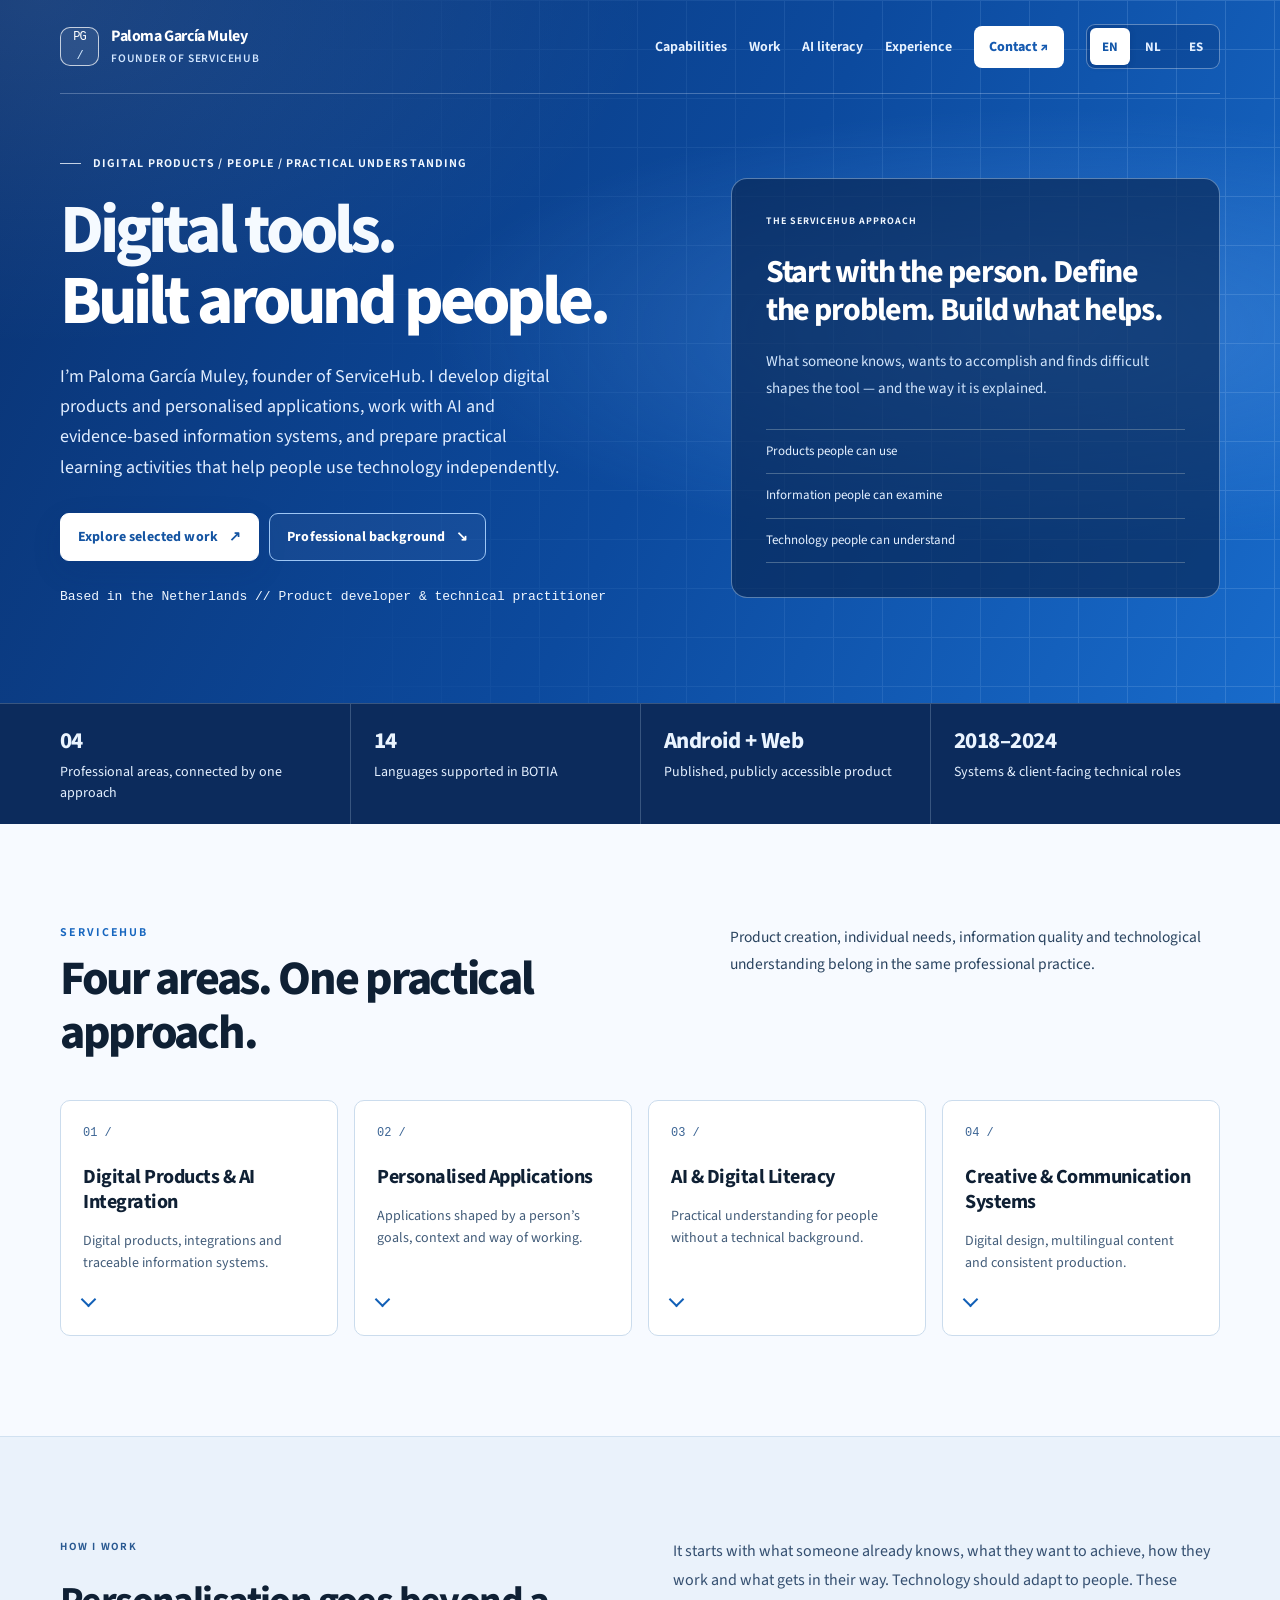
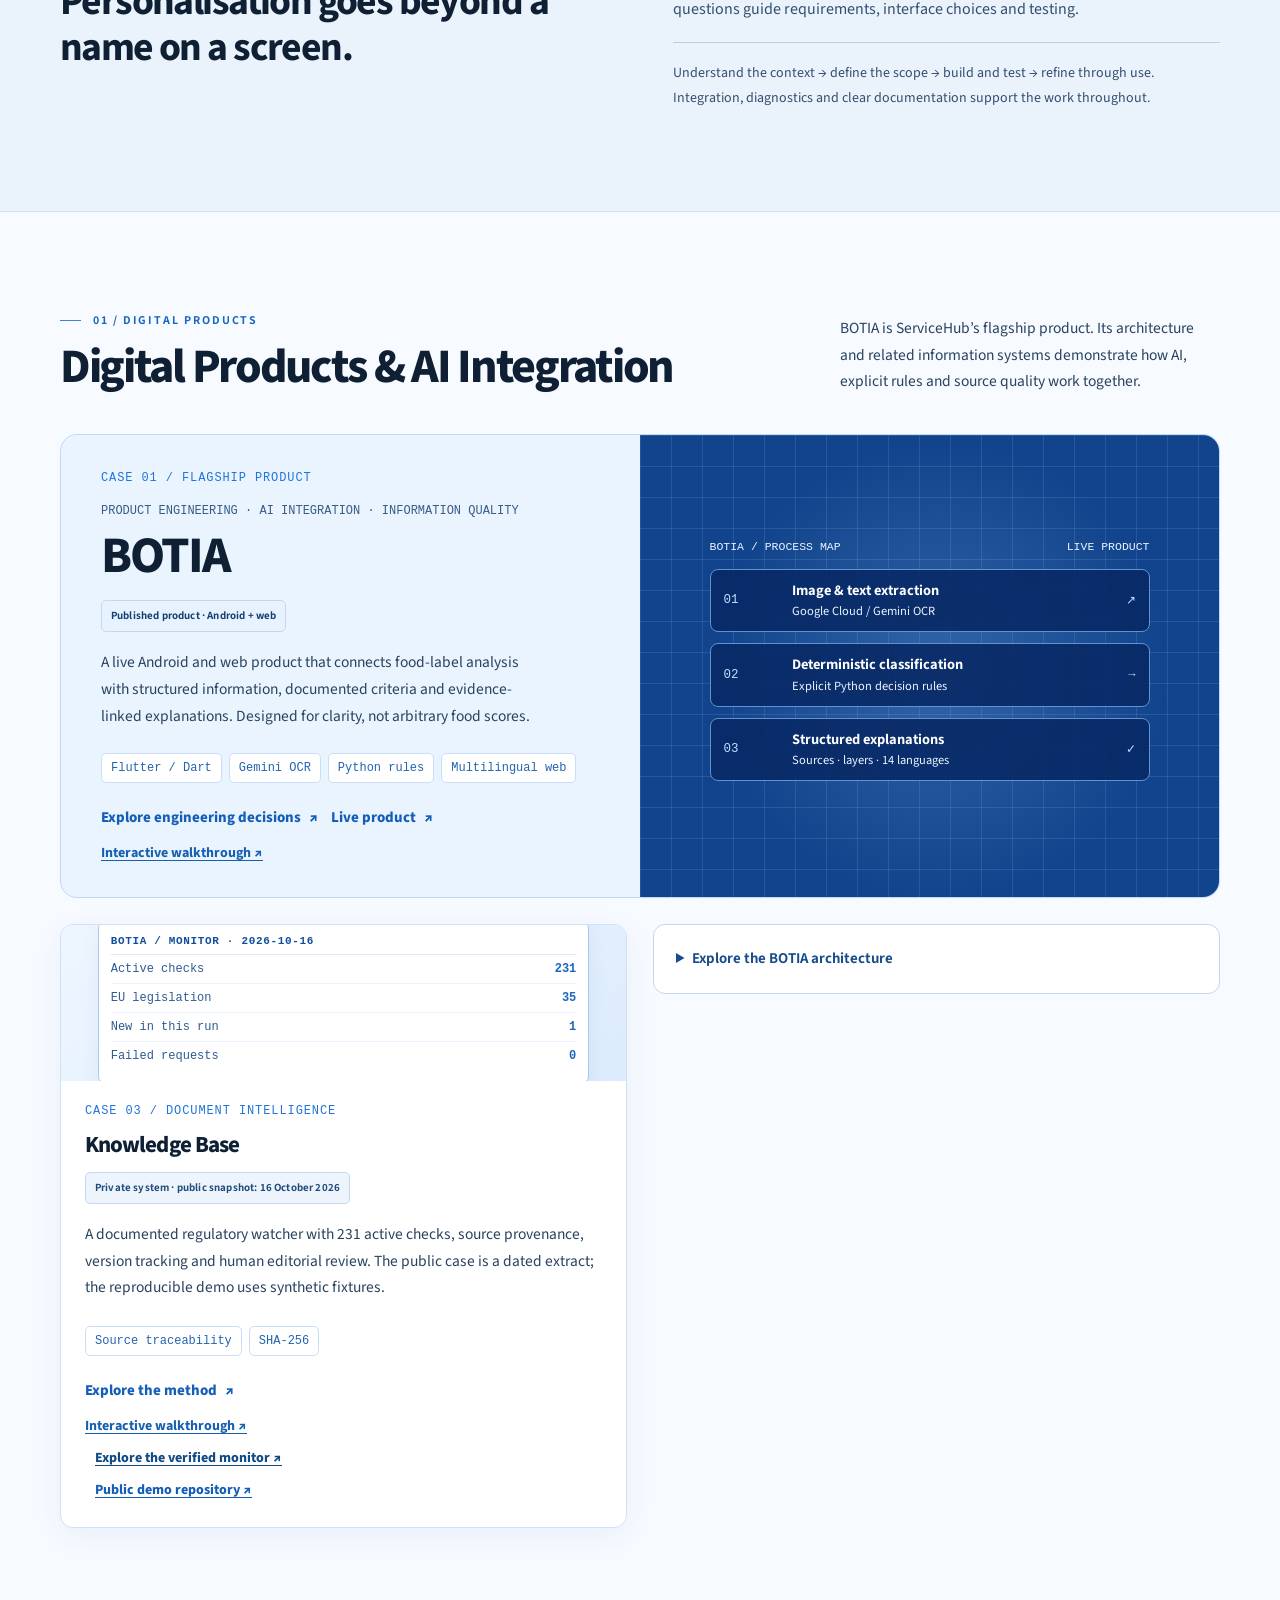
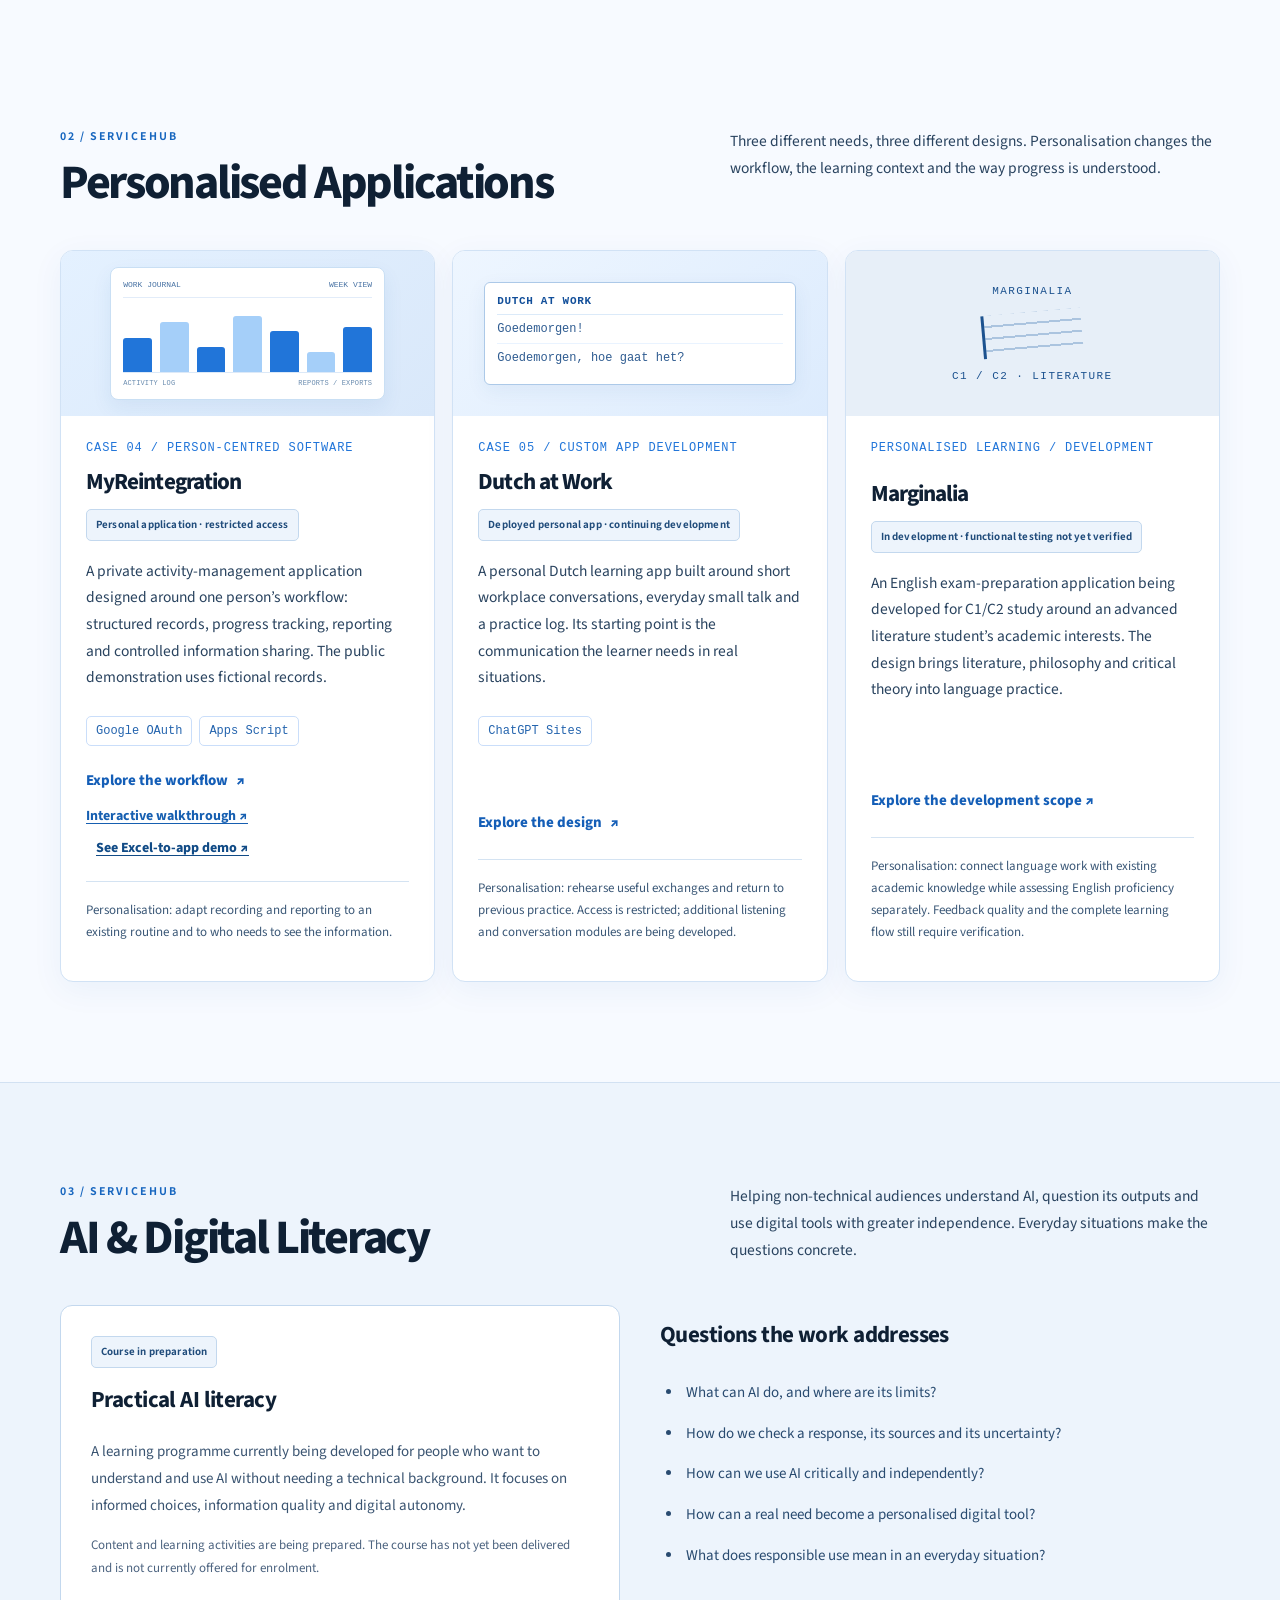
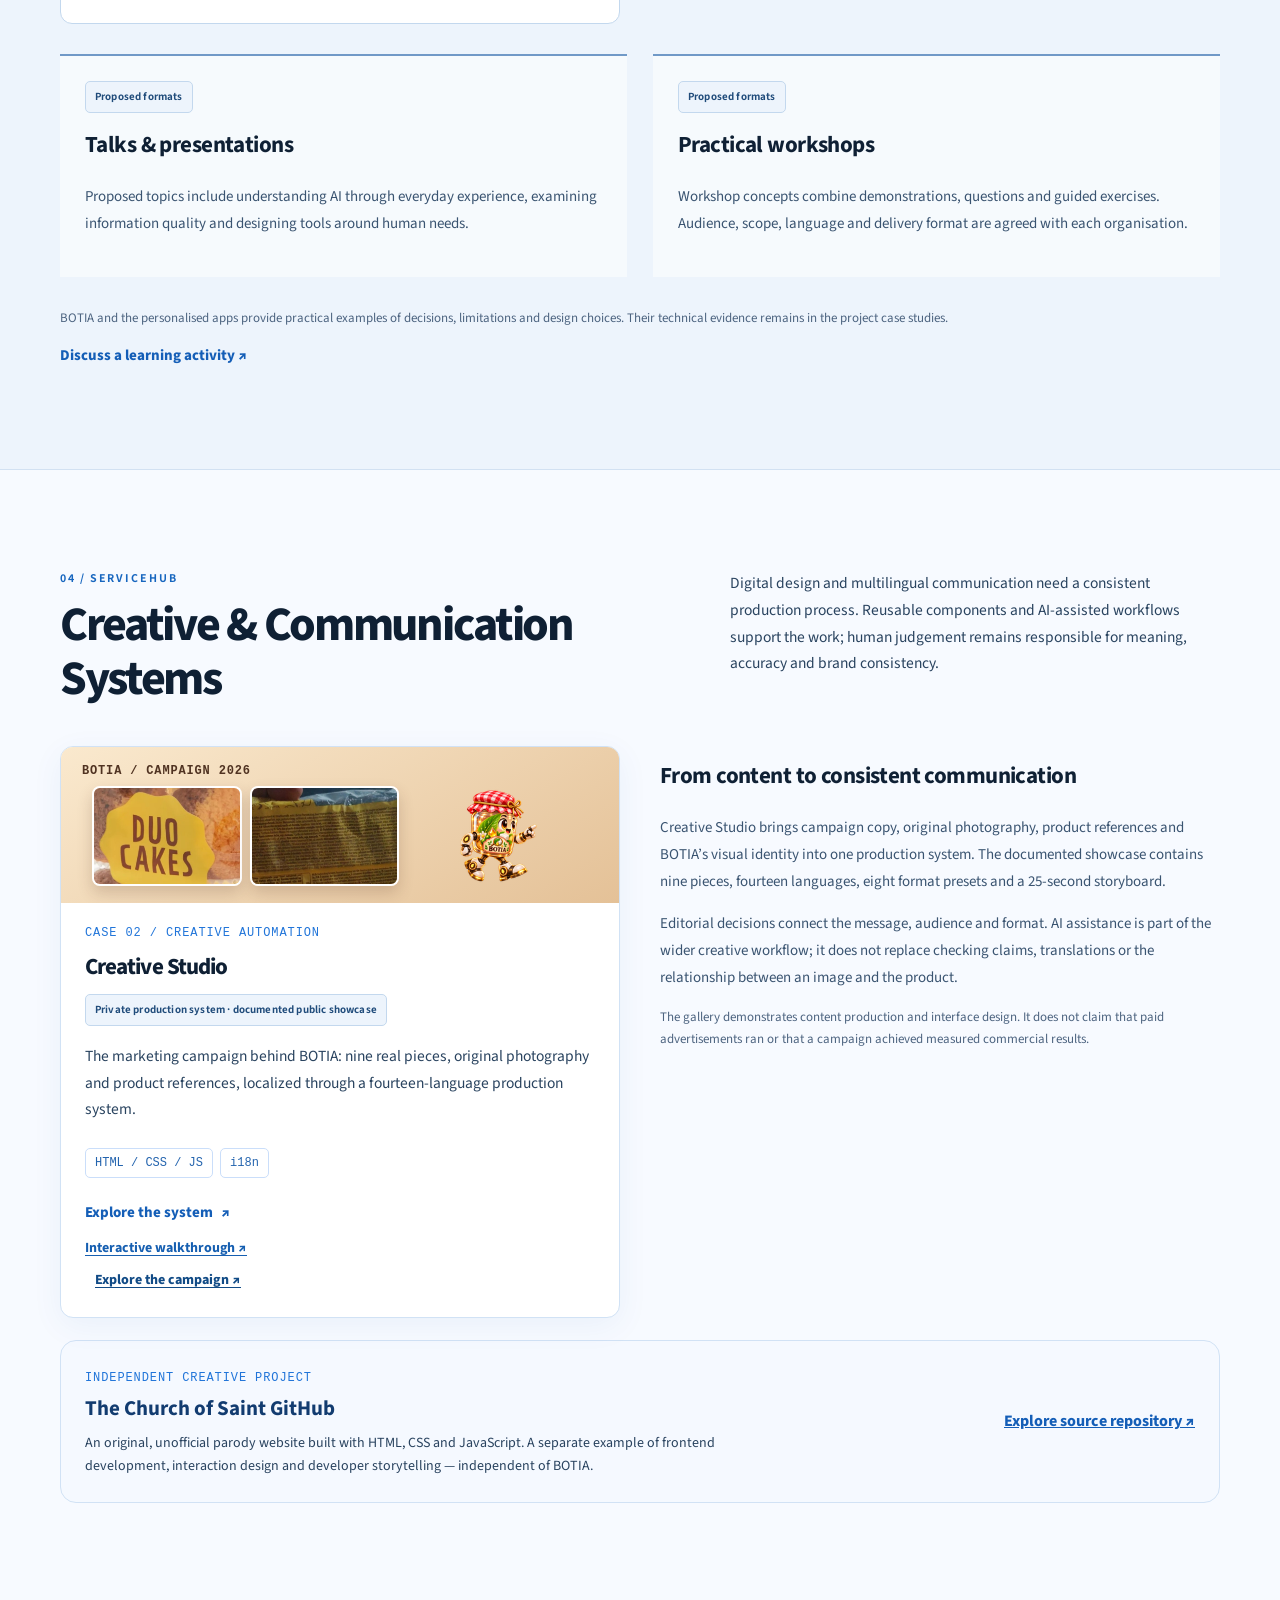
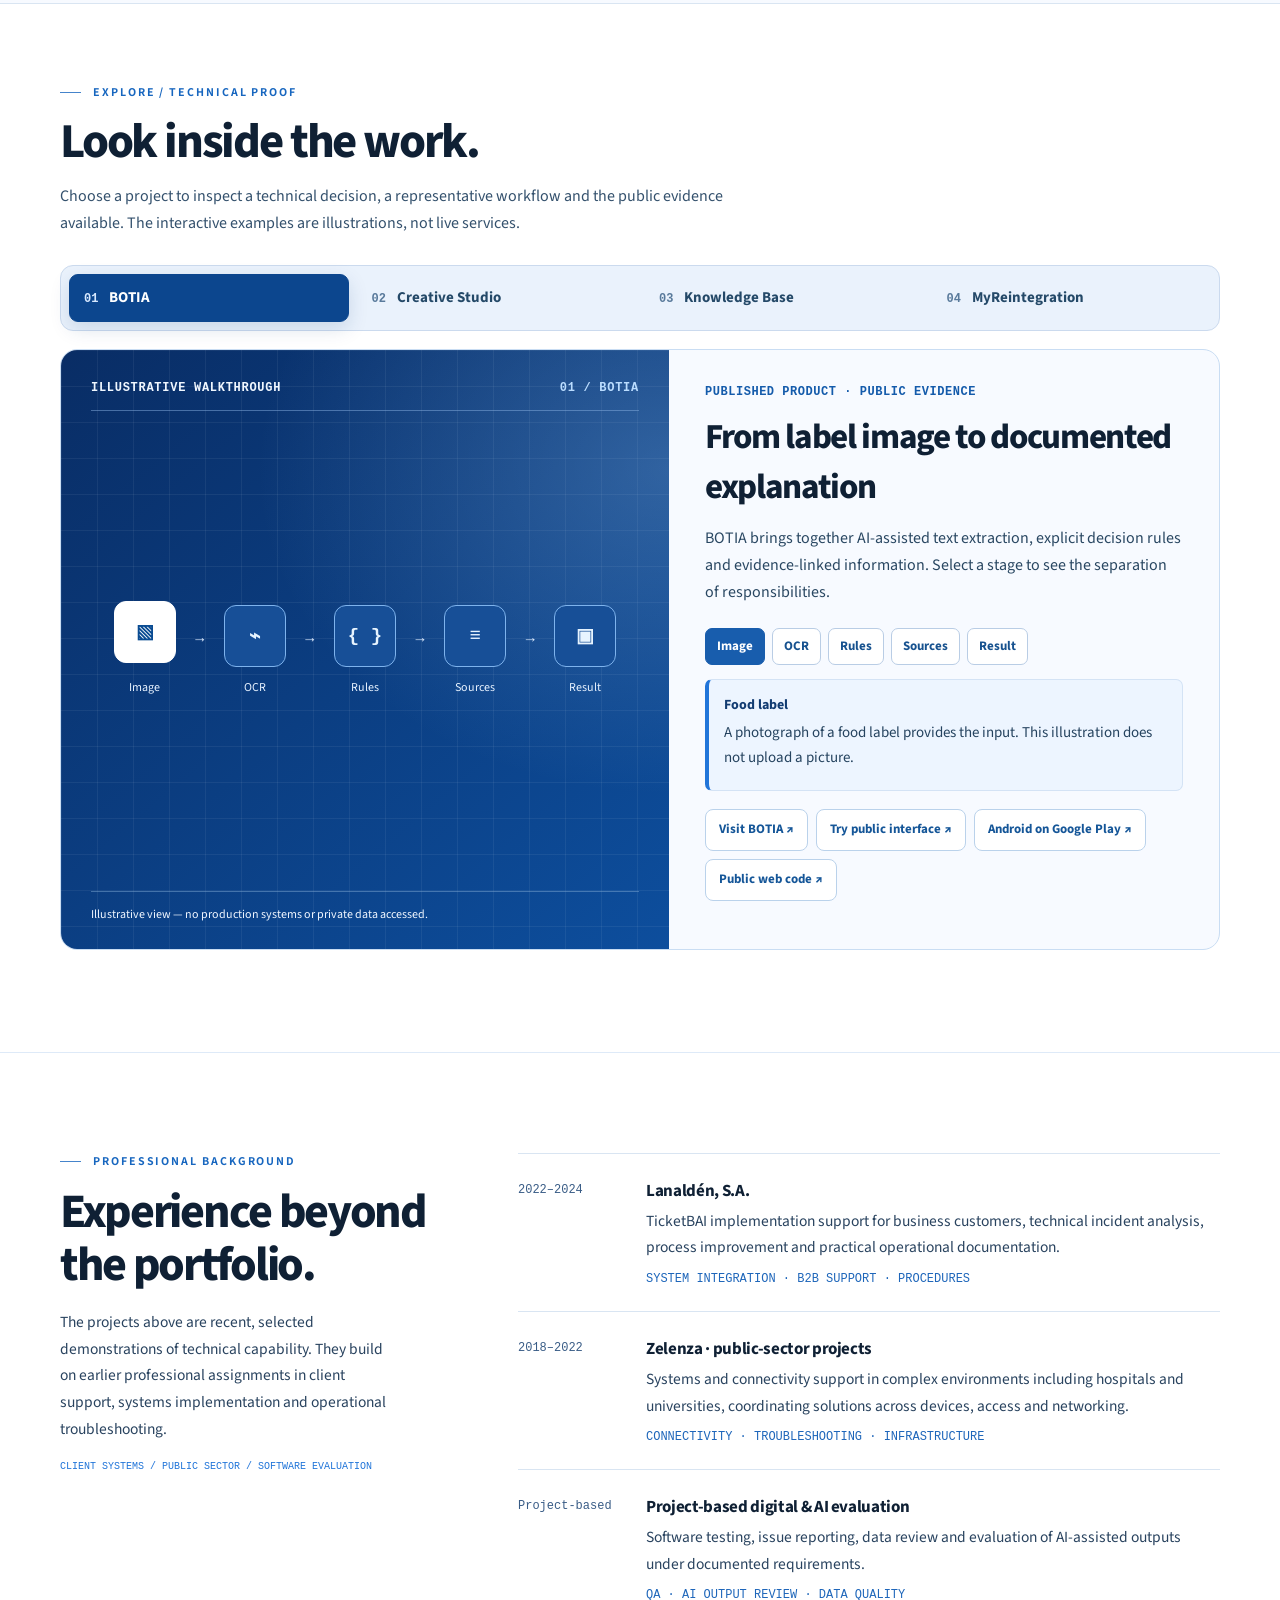
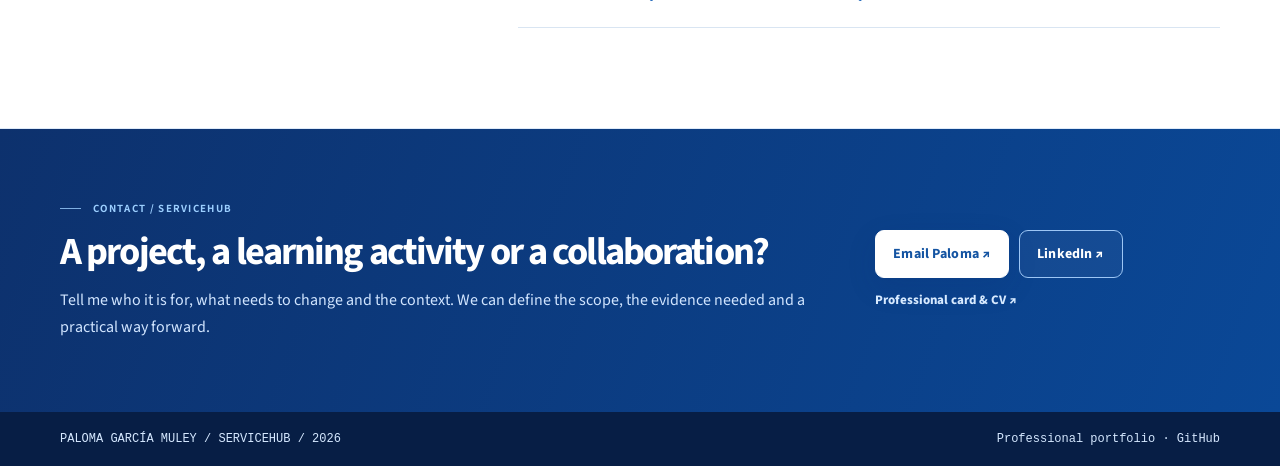
==== commit dbe9ed07: "Version the ServiceHub stylesheet to refresh cached clients" ====
--- a/index.html
+++ b/index.html
@@ -278,7 +278,7 @@
   </style>
 <link rel="stylesheet" href="./portfolio-proof-lab.css">
 <script defer src="./portfolio-proof-lab.js"></script>
-<link rel="stylesheet" href="./servicehub.css"><script defer src="./portfolio-navigation.js"></script><link rel="canonical" href="https://servicehubbotia-glitch.github.io/technology-AIportfolio/"><link rel="alternate" hreflang="en" href="https://servicehubbotia-glitch.github.io/technology-AIportfolio/?lang=en"><link rel="alternate" hreflang="nl" href="https://servicehubbotia-glitch.github.io/technology-AIportfolio/?lang=nl"><link rel="alternate" hreflang="es" href="https://servicehubbotia-glitch.github.io/technology-AIportfolio/?lang=es"><link rel="alternate" hreflang="x-default" href="https://servicehubbotia-glitch.github.io/technology-AIportfolio/"></head>
+<link rel="stylesheet" href="./servicehub.css?v=20261114-2"><script defer src="./portfolio-navigation.js"></script><link rel="canonical" href="https://servicehubbotia-glitch.github.io/technology-AIportfolio/"><link rel="alternate" hreflang="en" href="https://servicehubbotia-glitch.github.io/technology-AIportfolio/?lang=en"><link rel="alternate" hreflang="nl" href="https://servicehubbotia-glitch.github.io/technology-AIportfolio/?lang=nl"><link rel="alternate" hreflang="es" href="https://servicehubbotia-glitch.github.io/technology-AIportfolio/?lang=es"><link rel="alternate" hreflang="x-default" href="https://servicehubbotia-glitch.github.io/technology-AIportfolio/"></head>
 <body>
   <a data-copy="skip" class="skip-link" href="#main-content">Skip to content</a><header class="site-header">
     <div class="wrap topbar">
@@ -599,7 +599,7 @@
   (()=>{
     'use strict';
     const entries=[{"selector":".brand-label small","mode":"text","en":"FOUNDER OF SERVICEHUB","nl":"OPRICHTER VAN SERVICEHUB","es":"FUNDADORA DE SERVICEHUB"},{"selector":".nav a[href=\"#work\"]","mode":"text","en":"Work","nl":"Projecten","es":"Proyectos"},{"selector":".nav a[href=\"#experience\"]","mode":"text","en":"Experience","nl":"Ervaring","es":"Experiencia"},{"selector":".nav a[href=\"#services\"]","mode":"text","en":"Capabilities","nl":"Diensten","es":"Servicios"},{"selector":".nav a.nav-contact","mode":"text","en":"Contact ↗","nl":"Contact ↗","es":"Contacto ↗"},{"selector":".hero-left .eyebrow","mode":"last","en":"Digital products / people / practical understanding","nl":"Digitale producten / mensen / praktisch inzicht","es":"Productos digitales / personas / comprensión práctica"},{"selector":"#hero-title","mode":"html","en":"Digital tools.<br><em>Built around people.</em>","nl":"Digitale tools.<br><em>Rond mensen gebouwd.</em>","es":"Herramientas digitales.<br><em>Pensadas para las personas.</em>"},{"selector":".hero-lede","mode":"text","en":"I’m Paloma García Muley, founder of ServiceHub. I develop digital products and personalised applications, work with AI and evidence-based information systems, and prepare practical learning activities that help people use technology independently.","nl":"Ik ben Paloma García Muley, oprichter van ServiceHub. Ik ontwikkel digitale producten en apps op maat, werk met AI en op bronnen gebaseerde informatiesystemen, en bereid praktische leeractiviteiten voor die mensen helpen technologie zelfstandig te gebruiken.","es":"Soy Paloma García Muley, fundadora de ServiceHub. Desarrollo productos digitales y aplicaciones personalizadas, trabajo con IA y sistemas de información basados en fuentes, y preparo actividades prácticas para utilizar la tecnología con autonomía."},{"selector":".hero-left .btn-bright","mode":"first","en":"Explore selected work ","nl":"Bekijk geselecteerd werk ","es":"Ver proyectos seleccionados "},{"selector":".hero-left .btn-outline","mode":"first","en":"Professional background ","nl":"Professionele ervaring ","es":"Trayectoria profesional "},{"selector":".hero-subline","mode":"first","en":"Based in the Netherlands ","nl":"Gevestigd in Nederland ","es":"Con base en Países Bajos "},{"selector":".hero-subline","mode":"last","en":" Product developer & technical practitioner","nl":" Productontwikkelaar en technisch professional","es":" Desarrolladora de productos y profesional de la tecnología"},{"selector":".schema-head>span:first-child","mode":"text","en":"ARCHITECTURE / SELECTED WORK","nl":"ARCHITECTUUR / GESELECTEERD WERK","es":"ARQUITECTURA / PROYECTOS"},{"selector":".schema-head .status","mode":"last","en":" DOCUMENTED","nl":" GEDOCUMENTEERD","es":" DOCUMENTADO"},{"selector":".schema-label","mode":"text","en":"Product logic → meaningful explanation","nl":"Productlogica → begrijpelijke uitleg","es":"Lógica del producto → explicación comprensible"},{"selector":".pipeline .pipe-node:nth-child(1) .pipe-name","mode":"text","en":"Input","nl":"Invoer","es":"Entrada"},{"selector":".pipeline .pipe-node:nth-child(1) .pipe-small","mode":"text","en":"image","nl":"afbeelding","es":"imagen"},{"selector":".pipeline .pipe-node:nth-child(2) .pipe-small","mode":"text","en":"AI","nl":"AI","es":"IA"},{"selector":".pipeline .pipe-node:nth-child(3) .pipe-name","mode":"text","en":"Rules","nl":"Regels","es":"Reglas"},{"selector":".pipeline .pipe-node:nth-child(4) .pipe-name","mode":"text","en":"Sources","nl":"Bronnen","es":"Fuentes"},{"selector":".pipeline .pipe-node:nth-child(4) .pipe-small","mode":"text","en":"evidence","nl":"bewijs","es":"evidencia"},{"selector":".pipeline .pipe-node:nth-child(5) .pipe-name","mode":"text","en":"Output","nl":"Uitvoer","es":"Salida"},{"selector":".pipeline .pipe-node:nth-child(5) .pipe-small","mode":"text","en":"layers","nl":"lagen","es":"capas"},{"selector":".terminal .terminal-top span","mode":"text","en":"botia / system.flow","nl":"botia / systeem.stroom","es":"botia / sistema.flujo"},{"selector":".terminal p:first-of-type .dim","mode":"text","en":"// Representative technical flow","nl":"// Schematische technische stroom","es":"// Flujo técnico ilustrativo"},{"selector":".schematic-bottom span:first-child","mode":"text","en":"SEPARATE EXTRACTION FROM DECISION LOGIC","nl":"EXTRACTIE GESCHEIDEN VAN BESLISLOGICA","es":"EXTRACCIÓN SEPARADA DE LA LÓGICA DE DECISIÓN"},{"selector":".schematic-bottom span:last-child","mode":"text","en":"BOTIA / CASE 01","nl":"BOTIA / CASE 01","es":"BOTIA / CASO 01"},{"selector":".proofbar .proof:nth-child(1) span","mode":"text","en":"Professional areas, connected by one approach","nl":"Werkgebieden met één gezamenlijke aanpak","es":"Áreas profesionales con una forma común de trabajar"},{"selector":".proofbar .proof:nth-child(2) span","mode":"text","en":"Languages supported in BOTIA","nl":"Talen ondersteund door BOTIA","es":"Idiomas disponibles en BOTIA"},{"selector":".proofbar .proof:nth-child(3) span","mode":"text","en":"Published, publicly accessible product","nl":"Gepubliceerd en publiek toegankelijk product","es":"Producto publicado y accesible al público"},{"selector":".proofbar .proof:nth-child(4) span","mode":"text","en":"Systems & client-facing technical roles","nl":"Technische functies en klantprojecten","es":"Experiencia técnica y trabajo con clientes"},{"selector":"#work .section-head .eyebrow","mode":"last","en":"01 / DIGITAL PRODUCTS","nl":"01 / DIGITALE PRODUCTEN","es":"01 / PRODUCTOS DIGITALES"},{"selector":"#work-title","mode":"text","en":"Digital Products & AI Integration","nl":"Digitale producten en AI-integratie","es":"Productos digitales e integración de IA"},{"selector":"#work .section-note","mode":"text","en":"BOTIA is ServiceHub’s flagship product. Its architecture and related information systems demonstrate how AI, explicit rules and source quality work together.","nl":"BOTIA is het belangrijkste product van ServiceHub. De architectuur en bijbehorende informatiesystemen laten zien hoe AI, expliciete regels en bronkwaliteit samenwerken.","es":"BOTIA es el producto principal de ServiceHub. Su arquitectura y sus sistemas de información muestran cómo se combinan IA, reglas explícitas y calidad de las fuentes."},{"selector":".feature .project-no","mode":"text","en":"CASE 01 / FLAGSHIP PRODUCT","nl":"CASE 01 / HOOFDPROJECT","es":"CASO 01 / PROYECTO PRINCIPAL"},{"selector":".feature .project-category","mode":"text","en":"PRODUCT ENGINEERING · AI INTEGRATION · INFORMATION QUALITY","nl":"PRODUCTONTWIKKELING · AI-INTEGRATIE · INFORMATIEKWALITEIT","es":"DESARROLLO DE PRODUCTO · INTEGRACIÓN DE IA · CALIDAD DE INFORMACIÓN"},{"selector":".feature-copy>p:not(.project-status)","mode":"text","en":"A live Android and web product that connects food-label analysis with structured information, documented criteria and evidence-linked explanations. Designed for clarity, not arbitrary food scores.","nl":"Een gepubliceerd Android- en webproduct dat etiketanalyses verbindt met gestructureerde informatie, vastgelegde criteria en uitleg met bronverwijzingen. Gericht op duidelijkheid, zonder willekeurige voedselscores.","es":"Un producto Android y web publicado que conecta el análisis de etiquetas con información estructurada, criterios documentados y explicaciones respaldadas por fuentes. Diseñado para explicar, sin puntuaciones alimentarias arbitrarias."},{"selector":".feature-copy .tag:last-child","mode":"text","en":"Multilingual web","nl":"Meertalige website","es":"Web multilingüe"},{"selector":".feature-copy button[data-case=\"botia\"]","mode":"first","en":"Explore engineering decisions ","nl":"Technische keuzes bekijken ","es":"Explorar decisiones técnicas "},{"selector":".feature-copy a.text-link","mode":"first","en":"Live product ","nl":"Bekijk product ","es":"Ver producto "},{"selector":".feature-visual-header span:first-child","mode":"text","en":"BOTIA / PROCESS MAP","nl":"BOTIA / PROCESOVERZICHT","es":"BOTIA / MAPA DE PROCESO"},{"selector":".feature-visual-header span:last-child","mode":"text","en":"LIVE PRODUCT","nl":"LIVE PRODUCT","es":"PRODUCTO PUBLICADO"},{"selector":".panel-stack .diagram-step:nth-child(2) .main","mode":"text","en":"Image & text extraction","nl":"Beeld- en tekstextractie","es":"Extracción de imagen y texto"},{"selector":".panel-stack .diagram-step:nth-child(3) .main","mode":"text","en":"Deterministic classification","nl":"Deterministische classificatie","es":"Clasificación determinista"},{"selector":".panel-stack .diagram-step:nth-child(3) .sub","mode":"text","en":"Explicit Python decision rules","nl":"Expliciete beslisregels in Python","es":"Reglas de decisión explícitas en Python"},{"selector":".panel-stack .diagram-step:nth-child(4) .main","mode":"text","en":"Structured explanations","nl":"Gestructureerde uitleg","es":"Explicaciones estructuradas"},{"selector":".panel-stack .diagram-step:nth-child(4) .sub","mode":"text","en":"Sources · layers · 14 languages","nl":"Bronnen · lagen · 14 talen","es":"Fuentes · capas · 14 idiomas"},{"selector":"#creative-studio .project-no","mode":"text","en":"CASE 02 / CREATIVE AUTOMATION","nl":"CASE 02 / CREATIEVE AUTOMATISERING","es":"CASO 02 / AUTOMATIZACIÓN CREATIVA"},{"selector":"#creative-studio .card-desc","mode":"text","en":"The marketing campaign behind BOTIA: nine real pieces, original photography and product references, localized through a fourteen-language production system.","nl":"De marketingcampagne achter BOTIA: negen echte onderdelen, originele foto’s en productreferenties, gemaakt via een productiesysteem in veertien talen.","es":"La campaña de marketing de BOTIA: nueve piezas auténticas, fotografías originales y pantallas de la aplicación, organizadas en un sistema de producción para catorce idiomas."},{"selector":"#creative-studio button","mode":"first","en":"Explore the system ","nl":"Ontdek het systeem ","es":"Explorar el sistema "},{"selector":"#knowledge-base .project-no","mode":"text","en":"CASE 03 / DOCUMENT INTELLIGENCE","nl":"CASE 03 / DOCUMENT-INTELLIGENTIE","es":"CASO 03 / INTELIGENCIA DOCUMENTAL"},{"selector":"#knowledge-base .card-desc","mode":"text","en":"A documented regulatory watcher with 231 active checks, source provenance, version tracking and human editorial review. The public case is a dated extract; the reproducible demo uses synthetic fixtures.","nl":"Een gedocumenteerde regelgevingsmonitor met 231 actieve controles, bronherkomst, versiebeheer en menselijke redactionele beoordeling. De openbare casestudy is een gedateerd fragment; de reproduceerbare demo gebruikt synthetische testgegevens.","es":"Monitor regulatorio documentado con 231 comprobaciones activas, trazabilidad, seguimiento de versiones y revisión editorial humana. El caso público es un extracto fechado; la demo reproducible utiliza datos sintéticos."},{"selector":"#knowledge-base .tag:first-child","mode":"text","en":"Source traceability","nl":"Brontraceerbaarheid","es":"Trazabilidad de fuentes"},{"selector":"#knowledge-base button","mode":"first","en":"Explore the method ","nl":"Ontdek de methode ","es":"Explorar el método "},{"selector":"#myreintegration .project-no","mode":"text","en":"CASE 04 / PERSON-CENTRED SOFTWARE","nl":"CASE 04 / SOFTWARE VOOR EEN PERSOON","es":"CASO 04 / SOFTWARE PARA UNA PERSONA"},{"selector":"#myreintegration .card-desc","mode":"text","en":"A private activity-management application designed around one person’s workflow: structured records, progress tracking, reporting and controlled information sharing. The public demonstration uses fictional records.","nl":"Een privéapp voor activiteitenbeheer, ontworpen rond de werkwijze van één persoon: gestructureerde invoer, voortgang, rapportages en gecontroleerd delen van informatie. De openbare demonstratie gebruikt fictieve gegevens.","es":"Aplicación privada de gestión de actividades diseñada alrededor del flujo de trabajo de una persona: registros estructurados, seguimiento, informes y acceso controlado a la información. La demostración pública utiliza datos ficticios."},{"selector":"#myreintegration button","mode":"first","en":"Explore the workflow ","nl":"Bekijk de workflow ","es":"Explorar el flujo "},{"selector":"#knowledge-base .art-kb .doc-ledger .head","mode":"text","en":"BOTIA / MONITOR · 2026-10-16","nl":"BOTIA / MONITOR · 2026-10-16","es":"BOTIA / MONITOR · 2026-10-16"},{"selector":"#knowledge-base .art-kb .doc-ledger .line:nth-child(2) span:first-child","mode":"text","en":"Active checks","nl":"Actieve controles","es":"Comprobaciones activas"},{"selector":"#knowledge-base .art-kb .doc-ledger .line:nth-child(2) span:last-child","mode":"text","en":"231","nl":"231","es":"231"},{"selector":"#knowledge-base .art-kb .doc-ledger .line:nth-child(3) span:first-child","mode":"text","en":"EU legislation","nl":"EU-wetgeving","es":"Normativa UE"},{"selector":"#knowledge-base .art-kb .doc-ledger .line:nth-child(4) span:first-child","mode":"text","en":"New in this run","nl":"Nieuw in deze controle","es":"Novedades en esta ejecución"},{"selector":"#knowledge-base .art-kb .doc-ledger .line:nth-child(4) span:last-child","mode":"text","en":"1","nl":"1","es":"1"},{"selector":"#knowledge-base .art-kb .doc-ledger .line:nth-child(5) span:first-child","mode":"text","en":"Failed requests","nl":"Mislukte verzoeken","es":"Consultas fallidas"},{"selector":"#knowledge-base .art-kb .doc-ledger .line:nth-child(5) span:last-child","mode":"text","en":"0","nl":"0","es":"0"},{"selector":".art-mr .mini-dashboard header span:first-child","mode":"text","en":"WORK JOURNAL","nl":"WERKJOURNAAL","es":"DIARIO DE ACTIVIDADES"},{"selector":".art-mr .mini-dashboard header span:last-child","mode":"text","en":"WEEK VIEW","nl":"WEEKOVERZICHT","es":"VISTA SEMANAL"},{"selector":".art-mr .mini-dashboard footer span:first-child","mode":"text","en":"ACTIVITY LOG","nl":"ACTIVITEITEN","es":"ACTIVIDADES"},{"selector":".art-mr .mini-dashboard footer span:last-child","mode":"text","en":"REPORTS / EXPORTS","nl":"RAPPORTEN / EXPORT","es":"INFORMES / EXPORTACIÓN"},{"selector":"#experience .eyebrow","mode":"last","en":"PROFESSIONAL BACKGROUND","nl":"PROFESSIONELE ERVARING","es":"EXPERIENCIA PROFESIONAL"},{"selector":"#experience-title","mode":"text","en":"Experience beyond the portfolio.","nl":"Ervaring buiten het portfolio.","es":"Experiencia más allá del portfolio."},{"selector":".experience-intro>p:first-of-type","mode":"text","en":"The projects above are recent, selected demonstrations of technical capability. They build on earlier professional assignments in client support, systems implementation and operational troubleshooting.","nl":"Deze projecten zijn recente voorbeelden van mijn technische werk. Ze bouwen voort op eerdere opdrachten voor klanten, systeemimplementatie en het oplossen van operationele problemen.","es":"Estos proyectos son una selección reciente de mi trabajo técnico. Se apoyan en mi experiencia anterior con clientes, implantación de sistemas y resolución de problemas operativos."},{"selector":".experience-intro>p:last-of-type","mode":"text","en":"CLIENT SYSTEMS / PUBLIC SECTOR / SOFTWARE EVALUATION","nl":"KLANTSYSTEMEN / PUBLIEKE SECTOR / SOFTWARE-EVALUATIE","es":"SISTEMAS DE CLIENTES / SECTOR PÚBLICO / EVALUACIÓN DE SOFTWARE"},{"selector":".exp-row:nth-child(1) p","mode":"text","en":"TicketBAI implementation support for business customers, technical incident analysis, process improvement and practical operational documentation.","nl":"Ondersteuning bij de implementatie van TicketBAI voor zakelijke klanten, analyse van technische incidenten, procesverbetering en praktische documentatie.","es":"Apoyo a la implantación de TicketBAI para clientes empresariales, análisis de incidencias técnicas, mejora de procesos y documentación operativa."},{"selector":".exp-row:nth-child(1) .exp-tech","mode":"text","en":"SYSTEM INTEGRATION · B2B SUPPORT · PROCEDURES","nl":"SYSTEEMINTEGRATIE · B2B-ONDERSTEUNING · PROCEDURES","es":"INTEGRACIÓN DE SISTEMAS · SOPORTE B2B · PROCEDIMIENTOS"},{"selector":".exp-row:nth-child(2) h3","mode":"text","en":"Zelenza · public-sector projects","nl":"Zelenza · projecten publieke sector","es":"Zelenza · proyectos del sector público"},{"selector":".exp-row:nth-child(2) p","mode":"text","en":"Systems and connectivity support in complex environments including hospitals and universities, coordinating solutions across devices, access and networking.","nl":"Ondersteuning van systemen en verbindingen in complexe omgevingen, waaronder ziekenhuizen en universiteiten. Oplossingen werden afgestemd tussen apparaten, toegangsbeheer en netwerken.","es":"Soporte de sistemas y conectividad en entornos complejos, incluidos hospitales y universidades, coordinando soluciones de dispositivos, accesos y redes."},{"selector":".exp-row:nth-child(2) .exp-tech","mode":"text","en":"CONNECTIVITY · TROUBLESHOOTING · INFRASTRUCTURE","nl":"CONNECTIVITEIT · PROBLEEMANALYSE · INFRASTRUCTUUR","es":"CONECTIVIDAD · DIAGNÓSTICO · INFRAESTRUCTURA"},{"selector":".exp-row:nth-child(3) .date","mode":"text","en":"Project-based","nl":"Op projectbasis","es":"Por proyectos"},{"selector":".exp-row:nth-child(3) h3","mode":"text","en":"Project-based digital & AI evaluation","nl":"Projectmatig digitaal werk en AI-evaluatie","es":"Evaluación digital y de IA por proyectos"},{"selector":".exp-row:nth-child(3) p","mode":"text","en":"Software testing, issue reporting, data review and evaluation of AI-assisted outputs under documented requirements. ","nl":"Softwaretests, foutmeldingen, gegevensbeoordeling en evaluatie van AI-ondersteunde resultaten volgens vastgelegde eisen.","es":"Pruebas de software, informes de errores, revisión de datos y evaluación de resultados de IA conforme a requisitos documentados."},{"selector":".exp-row:nth-child(3) .exp-tech","mode":"text","en":"QA · AI OUTPUT REVIEW · DATA QUALITY","nl":"TESTEN · AI-OUTPUTBEOORDELING · DATAKWALITEIT","es":"PRUEBAS · EVALUACIÓN DE IA · CALIDAD DE DATOS"},{"selector":".footer-cta .eyebrow","mode":"last","en":"CONTACT / SERVICEHUB","nl":"CONTACT / SERVICEHUB","es":"CONTACTO / SERVICEHUB"},{"selector":".footer-cta h2","mode":"text","en":"A project, a learning activity or a collaboration?","nl":"Een project, leeractiviteit of samenwerking?","es":"¿Un proyecto, una actividad formativa o una colaboración?"},{"selector":".footer-cta p","mode":"text","en":"Tell me who it is for, what needs to change and the context. We can define the scope, the evidence needed and a practical way forward.","nl":"Vertel voor wie het is, wat er moet veranderen en in welke context. Samen bepalen we de afbakening, de benodigde onderbouwing en een praktische aanpak.","es":"Cuéntame para quién es, qué necesita cambiar y en qué contexto. Podemos definir el alcance, las evidencias necesarias y una forma práctica de avanzar."},{"selector":".footer-links .btn-bright","mode":"first","en":"Email Paloma ↗","nl":"Mail Paloma ","es":"Escribir a Paloma "},{"selector":".footer-small .wrap span:first-child","mode":"text","en":"PALOMA GARCÍA MULEY / SERVICEHUB / 2026","nl":"PALOMA GARCÍA MULEY / SERVICEHUB / 2026","es":"PALOMA GARCÍA MULEY / SERVICEHUB / 2026"},{"selector":".footer-small .wrap span:last-child","mode":"first","en":"Professional portfolio · ","nl":"Professioneel portfolio · ","es":"Portfolio profesional · "},{"selector":".case-body .case-block:nth-child(1) h3","mode":"text","en":"Problem & scope","nl":"Probleem en scope","es":"Problema y alcance"},{"selector":".case-body .case-block:nth-child(2) h3","mode":"text","en":"Design & implementation","nl":"Ontwerp en uitvoering","es":"Diseño e implementación"},{"selector":".case-body .case-block:nth-child(3) h3","mode":"text","en":"What this demonstrates","nl":"Wat dit aantoont","es":"Qué demuestra"},{"selector":".case-body .case-block:nth-child(5) h3","mode":"text","en":"Evidence & links","nl":"Bewijs en links","es":"Pruebas y enlaces"},{"selector":"#kb-public-demo-link","mode":"text","en":"Public demo repository ↗","nl":"Openbare demo-repository ↗","es":"Repositorio público de la demo ↗"},{"selector":"#additional-work-kicker","mode":"text","en":"INDEPENDENT CREATIVE PROJECT","nl":"ONAFHANKELIJK CREATIEF PROJECT","es":"PROYECTO CREATIVO INDEPENDIENTE"},{"selector":"#additional-work-title","mode":"text","en":"The Church of Saint GitHub","nl":"The Church of Saint GitHub","es":"The Church of Saint GitHub"},{"selector":"#additional-work-desc","mode":"text","en":"An original, unofficial parody website built with HTML, CSS and JavaScript. A separate example of frontend development, interaction design and developer storytelling — independent of BOTIA.","nl":"Een originele, niet-officiële parodiewebsite gebouwd met HTML, CSS en JavaScript. Een zelfstandig voorbeeld van frontendontwikkeling, interactieontwerp en creatieve communicatie voor ontwikkelaars — los van BOTIA.","es":"Una web original de parodia no oficial, desarrollada con HTML, CSS y JavaScript. Un ejemplo independiente de desarrollo frontend, diseño de interacciones y comunicación creativa sobre programación, separado de BOTIA."},{"selector":"#saint-github-link","mode":"text","en":"Explore source repository ↗","nl":"Bekijk de broncode ↗","es":"Ver el repositorio ↗"},{"selector":"#dutch-at-work .project-no","mode":"text","en":"CASE 05 / CUSTOM APP DEVELOPMENT","nl":"CASE 05 / APPONTWIKKELING OP MAAT","es":"CASO 05 / CREACIÓN DE APPS PERSONALIZADAS"},{"selector":"#dutch-at-work .card-desc","mode":"text","en":"A personal Dutch learning app built around short workplace conversations, everyday small talk and a practice log. Its starting point is the communication the learner needs in real situations.","nl":"Een persoonlijke leerapp voor Nederlands met korte werkgesprekken, alledaagse praatjes en een oefenlogboek. Het uitgangspunt is de communicatie die de gebruiker in echte situaties nodig heeft.","es":"App personal de neerlandés basada en conversaciones laborales breves, charlas cotidianas y un registro de práctica. Parte de la comunicación que la persona necesita en situaciones reales."},{"selector":"#dutch-at-work [data-case=\"dutch\"]","mode":"first","en":"Explore the design ","nl":"Bekijk het ontwerp ","es":"Ver cómo se diseñó "},{"selector":"[data-copy=\"nav-literacy\"]","mode":"text","en":"AI literacy","nl":"AI-geletterdheid","es":"Alfabetización IA"},{"selector":"[data-copy=\"menu-label\"]","mode":"text","en":"Menu","nl":"Menu","es":"Menú"},{"selector":"[data-copy=\"skip\"]","mode":"text","en":"Skip to content","nl":"Ga naar inhoud","es":"Saltar al contenido"},{"selector":"[data-copy=\"perspective-kicker\"]","mode":"text","en":"THE SERVICEHUB APPROACH","nl":"DE AANPAK VAN SERVICEHUB","es":"LA FORMA DE TRABAJAR DE SERVICEHUB"},{"selector":"[data-copy=\"perspective-title\"]","mode":"text","en":"Start with the person. Define the problem. Build what helps.","nl":"Begin bij de persoon. Maak de vraag concreet. Bouw wat helpt.","es":"Partir de la persona. Entender el problema. Crear lo que ayuda."},{"selector":"[data-copy=\"perspective-body\"]","mode":"text","en":"What someone knows, wants to accomplish and finds difficult shapes the tool — and the way it is explained.","nl":"Wat iemand weet, wil bereiken en moeilijk vindt, bepaalt het hulpmiddel én de uitleg.","es":"Lo que una persona sabe, quiere conseguir y encuentra difícil orienta la herramienta y la manera de explicarla."},{"selector":"[data-copy=\"outcome1\"]","mode":"text","en":"Products people can use","nl":"Bruikbare producten","es":"Productos que se pueden utilizar"},{"selector":"[data-copy=\"outcome2\"]","mode":"text","en":"Information people can examine","nl":"Controleerbare informatie","es":"Información que se puede comprobar"},{"selector":"[data-copy=\"outcome3\"]","mode":"text","en":"Technology people can understand","nl":"Begrijpelijke technologie","es":"Tecnología que se puede comprender"},{"selector":"[data-copy=\"services-heading\"]","mode":"text","en":"Four areas. One practical approach.","nl":"Vier werkgebieden. Eén praktische aanpak.","es":"Cuatro áreas. Una forma práctica de trabajar."},{"selector":"[data-copy=\"services-intro\"]","mode":"text","en":"Product creation, individual needs, information quality and technological understanding belong in the same professional practice.","nl":"Productontwikkeling, persoonlijke behoeften, informatiekwaliteit en technologisch inzicht komen samen in mijn werk.","es":"La creación de productos, las necesidades individuales, la calidad de la información y la comprensión tecnológica forman parte de una misma práctica profesional."},{"selector":"[data-copy=\"products-overview\"]","mode":"text","en":"Digital Products & AI Integration","nl":"Digitale producten en AI-integratie","es":"Productos digitales e integración de IA"},{"selector":"[data-copy=\"products-overview-desc\"]","mode":"text","en":"Digital products, integrations and traceable information systems.","nl":"Digitale producten, integraties en herleidbare informatiesystemen.","es":"Productos digitales, integraciones y sistemas de información trazables."},{"selector":"[data-copy=\"personalised-apps-overview\"]","mode":"text","en":"Personalised Applications","nl":"Apps op maat","es":"Aplicaciones personalizadas"},{"selector":"[data-copy=\"personalised-apps-overview-desc\"]","mode":"text","en":"Applications shaped by a person’s goals, context and way of working.","nl":"Apps die aansluiten bij iemands doelen, omstandigheden en werkwijze.","es":"Aplicaciones adaptadas a objetivos, circunstancias y formas de trabajar."},{"selector":"[data-copy=\"literacy-overview\"]","mode":"text","en":"AI & Digital Literacy","nl":"AI-geletterdheid en digitale vaardigheden","es":"Alfabetización en IA y competencias digitales"},{"selector":"[data-copy=\"literacy-overview-desc\"]","mode":"text","en":"Practical understanding for people without a technical background.","nl":"Praktisch inzicht voor mensen zonder technische achtergrond.","es":"Comprensión práctica para personas sin formación técnica."},{"selector":"[data-copy=\"creative-overview\"]","mode":"text","en":"Creative & Communication Systems","nl":"Systemen voor creatie en communicatie","es":"Sistemas creativos y de comunicación"},{"selector":"[data-copy=\"creative-overview-desc\"]","mode":"text","en":"Digital design, multilingual content and consistent production.","nl":"Digitaal ontwerp, meertalige inhoud en consistente productie.","es":"Diseño digital, contenidos multilingües y producción coherente."},{"selector":"[data-copy=\"approach-kicker\"]","mode":"text","en":"HOW I WORK","nl":"MIJN WERKWIJZE","es":"CÓMO TRABAJO"},{"selector":"[data-copy=\"approach-title\"]","mode":"text","en":"Personalisation goes beyond a name on a screen.","nl":"Personalisatie gaat verder dan een naam op een scherm.","es":"Personalizar va más allá de poner un nombre en una pantalla."},{"selector":"[data-copy=\"approach-body\"]","mode":"text","en":"It starts with what someone already knows, what they want to achieve, how they work and what gets in their way. Technology should adapt to people. These questions guide requirements, interface choices and testing.","nl":"Het begint bij wat iemand al weet, wil bereiken, hoe diegene werkt en welke moeilijkheden daarbij ontstaan. Technologie moet zich aanpassen aan mensen. Deze vragen bepalen de eisen, de interface en de tests.","es":"Empieza por lo que una persona ya sabe, lo que quiere conseguir, cómo trabaja y qué dificultades encuentra. La tecnología debe adaptarse a las personas. Estas preguntas orientan los requisitos, la interfaz y las pruebas."},{"selector":"[data-copy=\"approach-method\"]","mode":"text","en":"Understand the context → define the scope → build and test → refine through use. Integration, diagnostics and clear documentation support the work throughout.","nl":"De context begrijpen → de opdracht afbakenen → bouwen en testen → verbeteren in de praktijk. Integratie, probleemanalyse en heldere documentatie ondersteunen het hele proces.","es":"Comprender el contexto → definir el alcance → construir y probar → ajustar con el uso. La integración, el diagnóstico y una documentación clara acompañan todo el proceso."},{"selector":"[data-copy=\"botia-status\"]","mode":"text","en":"Published product · Android + web","nl":"Gepubliceerd product · Android + web","es":"Producto publicado · Android + web"},{"selector":"[data-copy=\"architecture-summary\"]","mode":"text","en":"Explore the BOTIA architecture","nl":"Bekijk de BOTIA-architectuur","es":"Explorar la arquitectura de BOTIA"},{"selector":"[data-copy=\"kb-status\"]","mode":"text","en":"Private system · public snapshot: 16 October 2026","nl":"Privésysteem · openbare momentopname: 16 oktober 2026","es":"Sistema privado · muestra pública: 16 de octubre de 2026"},{"selector":"[data-copy=\"apps-title\"]","mode":"text","en":"Personalised Applications","nl":"Apps op maat","es":"Aplicaciones personalizadas"},{"selector":"[data-copy=\"apps-intro\"]","mode":"text","en":"Three different needs, three different designs. Personalisation changes the workflow, the learning context and the way progress is understood.","nl":"Drie verschillende behoeften, drie verschillende ontwerpen. Personalisatie verandert de werkwijze, de leercontext en hoe voortgang wordt beoordeeld.","es":"Tres necesidades distintas, tres diseños distintos. La personalización cambia el flujo de trabajo, el contexto de aprendizaje y la manera de comprender el progreso."},{"selector":"[data-copy=\"mr-status\"]","mode":"text","en":"Personal application · restricted access","nl":"Persoonlijke toepassing · beperkte toegang","es":"Aplicación personal · acceso restringido"},{"selector":"[data-copy=\"mr-adaptation\"]","mode":"text","en":"Personalisation: adapt recording and reporting to an existing routine and to who needs to see the information.","nl":"Personalisatie: registratie en rapportage afstemmen op een bestaande routine en op wie de informatie nodig heeft.","es":"Personalización: adaptar el registro y los informes a una rutina existente y a quién necesita consultar la información."},{"selector":"[data-copy=\"dutch-status\"]","mode":"text","en":"Deployed personal app · continuing development","nl":"Gepubliceerde persoonlijke app · in verdere ontwikkeling","es":"App personal desplegada · en evolución"},{"selector":"[data-copy=\"dutch-adaptation\"]","mode":"text","en":"Personalisation: rehearse useful exchanges and return to previous practice. Access is restricted; additional listening and conversation modules are being developed.","nl":"Personalisatie: bruikbare gesprekken oefenen en eerdere oefeningen terughalen. De toegang is beperkt; aanvullende luister- en gespreksmodules zijn in ontwikkeling.","es":"Personalización: ensayar intercambios útiles y retomar la práctica anterior. El acceso está restringido; se están desarrollando nuevos módulos de escucha y conversación."},{"selector":"[data-copy=\"marg-kicker\"]","mode":"text","en":"PERSONALISED LEARNING / DEVELOPMENT","nl":"PERSOONLIJK LEREN / ONTWIKKELING","es":"APRENDIZAJE PERSONALIZADO / DESARROLLO"},{"selector":"[data-copy=\"marg-status\"]","mode":"text","en":"In development · functional testing not yet verified","nl":"In ontwikkeling · functionele tests nog niet geverifieerd","es":"En desarrollo · pruebas funcionales pendientes de verificar"},{"selector":"[data-copy=\"marg-desc\"]","mode":"text","en":"An English exam-preparation application being developed for C1/C2 study around an advanced literature student’s academic interests. The design brings literature, philosophy and critical theory into language practice.","nl":"Een app in ontwikkeling voor de voorbereiding op Engelse examens op C1/C2-niveau, rond de academische interesses van een gevorderde literatuurstudent. Het ontwerp verbindt literatuur, filosofie en kritische theorie met taaloefening.","es":"Aplicación en desarrollo para preparar exámenes de inglés C1/C2 a partir de los intereses académicos de una estudiante avanzada de literatura. El diseño integra literatura, filosofía y teoría crítica en la práctica lingüística."},{"selector":"[data-copy=\"marg-button\"]","mode":"text","en":"Explore the development scope ↗","nl":"Bekijk de ontwikkelopzet ↗","es":"Ver el alcance del desarrollo ↗"},{"selector":"[data-copy=\"marg-adaptation\"]","mode":"text","en":"Personalisation: connect language work with existing academic knowledge while assessing English proficiency separately. Feedback quality and the complete learning flow still require verification.","nl":"Personalisatie: taalwerk verbinden met bestaande academische kennis en het Engelse taalniveau afzonderlijk beoordelen. De feedbackkwaliteit en het volledige leerproces moeten nog worden geverifieerd.","es":"Personalización: conectar el trabajo lingüístico con conocimientos académicos previos y evaluar el inglés de forma independiente. La calidad del feedback y el recorrido completo aún deben verificarse."},{"selector":"[data-copy=\"literacy-title\"]","mode":"text","en":"AI & Digital Literacy","nl":"AI-geletterdheid en digitale vaardigheden","es":"Alfabetización en IA y competencias digitales"},{"selector":"[data-copy=\"literacy-intro\"]","mode":"text","en":"Helping non-technical audiences understand AI, question its outputs and use digital tools with greater independence. Everyday situations make the questions concrete.","nl":"Mensen zonder technische achtergrond helpen AI te begrijpen, resultaten kritisch te beoordelen en digitale hulpmiddelen zelfstandiger te gebruiken. Alledaagse situaties maken de vragen concreet.","es":"Ayudar a públicos no técnicos a comprender la IA, examinar sus respuestas y utilizar herramientas digitales con mayor autonomía. Las situaciones cotidianas permiten trabajar con preguntas concretas."},{"selector":"[data-copy=\"course-status\"]","mode":"text","en":"Course in preparation","nl":"Cursus in voorbereiding","es":"Curso en preparación"},{"selector":"[data-copy=\"course-title\"]","mode":"text","en":"Practical AI literacy","nl":"Praktische AI-geletterdheid","es":"Alfabetización práctica en IA"},{"selector":"[data-copy=\"course-desc\"]","mode":"text","en":"A learning programme currently being developed for people who want to understand and use AI without needing a technical background. It focuses on informed choices, information quality and digital autonomy.","nl":"Een leerprogramma in ontwikkeling voor mensen die AI willen begrijpen en gebruiken zonder technische voorkennis. Het richt zich op bewuste keuzes, informatiekwaliteit en digitale zelfstandigheid.","es":"Programa de aprendizaje en desarrollo para personas que quieren comprender y utilizar la IA sin necesitar una base técnica. Se centra en decisiones informadas, calidad de la información y autonomía digital."},{"selector":"[data-copy=\"course-limit\"]","mode":"text","en":"Content and learning activities are being prepared. The course has not yet been delivered and is not currently offered for enrolment.","nl":"De inhoud en leeractiviteiten worden voorbereid. De cursus is nog niet gegeven en inschrijving is momenteel niet mogelijk.","es":"Los contenidos y las actividades se están preparando. El curso aún no se ha impartido y no está abierto a inscripción."},{"selector":"[data-copy=\"themes-title\"]","mode":"text","en":"Questions the work addresses","nl":"Vragen die centraal staan","es":"Cuestiones que se trabajan"},{"selector":"[data-copy=\"theme-0\"]","mode":"text","en":"What can AI do, and where are its limits?","nl":"Wat kan AI, en waar liggen de grenzen?","es":"¿Qué puede hacer la IA y cuáles son sus límites?"},{"selector":"[data-copy=\"theme-1\"]","mode":"text","en":"How do we check a response, its sources and its uncertainty?","nl":"Hoe controleren we een antwoord, de bronnen en de onzekerheid?","es":"¿Cómo comprobamos una respuesta, sus fuentes y su incertidumbre?"},{"selector":"[data-copy=\"theme-2\"]","mode":"text","en":"How can we use AI critically and independently?","nl":"Hoe gebruiken we AI kritisch en zelfstandig?","es":"¿Cómo utilizamos la IA de forma crítica e independiente?"},{"selector":"[data-copy=\"theme-3\"]","mode":"text","en":"How can a real need become a personalised digital tool?","nl":"Hoe wordt een concrete behoefte een digitaal hulpmiddel op maat?","es":"¿Cómo convertimos una necesidad real en una herramienta digital personalizada?"},{"selector":"[data-copy=\"theme-4\"]","mode":"text","en":"What does responsible use mean in an everyday situation?","nl":"Wat betekent verantwoord gebruik in een alledaagse situatie?","es":"¿Qué significa un uso responsable en una situación cotidiana?"},{"selector":"[data-copy=\"talks-status\"]","mode":"text","en":"Proposed formats","nl":"Voorgestelde vormen","es":"Formatos propuestos"},{"selector":"[data-copy=\"talks-title\"]","mode":"text","en":"Talks & presentations","nl":"Lezingen en presentaties","es":"Charlas y presentaciones"},{"selector":"[data-copy=\"talks-body\"]","mode":"text","en":"Proposed topics include understanding AI through everyday experience, examining information quality and designing tools around human needs.","nl":"Voorgestelde onderwerpen zijn AI begrijpen via dagelijkse ervaringen, informatiekwaliteit beoordelen en hulpmiddelen ontwerpen rond menselijke behoeften.","es":"Los temas propuestos incluyen comprender la IA mediante experiencias cotidianas, examinar la calidad de la información y diseñar herramientas a partir de necesidades humanas."},{"selector":"[data-copy=\"workshops-status\"]","mode":"text","en":"Proposed formats","nl":"Voorgestelde vormen","es":"Formatos propuestos"},{"selector":"[data-copy=\"workshops-title\"]","mode":"text","en":"Practical workshops","nl":"Praktische workshops","es":"Talleres prácticos"},{"selector":"[data-copy=\"workshops-body\"]","mode":"text","en":"Workshop concepts combine demonstrations, questions and guided exercises. Audience, scope, language and delivery format are agreed with each organisation.","nl":"Workshopconcepten combineren demonstraties, vragen en begeleide oefeningen. Doelgroep, inhoud, taal en vorm worden met elke organisatie afgesproken.","es":"Los conceptos de taller combinan demostraciones, preguntas y ejercicios guiados. El público, el alcance, el idioma y el formato se acuerdan con cada organización."},{"selector":"[data-copy=\"literacy-evidence\"]","mode":"text","en":"BOTIA and the personalised apps provide practical examples of decisions, limitations and design choices. Their technical evidence remains in the project case studies.","nl":"BOTIA en de apps op maat bieden concrete voorbeelden van beslissingen, beperkingen en ontwerpkeuzes. De technische onderbouwing staat in de projectcasestudies.","es":"BOTIA y las apps personalizadas aportan ejemplos prácticos de decisiones, límites y elecciones de diseño. Su evidencia técnica permanece en los casos de proyecto."},{"selector":"[data-copy=\"literacy-contact\"]","mode":"text","en":"Discuss a learning activity ↗","nl":"Bespreek een leeractiviteit ↗","es":"Hablar sobre una actividad formativa ↗"},{"selector":"[data-copy=\"creative-title\"]","mode":"text","en":"Creative & Communication Systems","nl":"Systemen voor creatie en communicatie","es":"Sistemas creativos y de comunicación"},{"selector":"[data-copy=\"creative-intro\"]","mode":"text","en":"Digital design and multilingual communication need a consistent production process. Reusable components and AI-assisted workflows support the work; human judgement remains responsible for meaning, accuracy and brand consistency.","nl":"Digitaal ontwerp en meertalige communicatie vragen om een consistent productieproces. Herbruikbare componenten en AI-ondersteunde werkprocessen helpen daarbij; menselijk oordeel blijft bepalend voor betekenis, juistheid en merkconsistentie.","es":"El diseño digital y la comunicación multilingüe necesitan un proceso de producción coherente. Los componentes reutilizables y los flujos asistidos por IA apoyan el trabajo; el criterio humano decide sobre significado, exactitud y coherencia de marca."},{"selector":"[data-copy=\"creative-status\"]","mode":"text","en":"Private production system · documented public showcase","nl":"Privéproductiesysteem · gedocumenteerde openbare presentatie","es":"Sistema privado de producción · muestra pública documentada"},{"selector":"[data-copy=\"creative-method-title\"]","mode":"text","en":"From content to consistent communication","nl":"Van inhoud naar consistente communicatie","es":"Del contenido a una comunicación coherente"},{"selector":"[data-copy=\"creative-method-body\"]","mode":"text","en":"Creative Studio brings campaign copy, original photography, product references and BOTIA’s visual identity into one production system. The documented showcase contains nine pieces, fourteen languages, eight format presets and a 25-second storyboard.","nl":"Creative Studio brengt campagneteksten, originele fotografie, productreferenties en de visuele identiteit van BOTIA samen in één productiesysteem. De gedocumenteerde presentatie bevat negen onderdelen, veertien talen, acht formaatinstellingen en een storyboard van 25 seconden.","es":"Creative Studio reúne textos de campaña, fotografía original, referencias del producto e identidad visual de BOTIA en un sistema de producción. La muestra documentada contiene nueve piezas, catorce idiomas, ocho formatos y un storyboard de 25 segundos."},{"selector":"[data-copy=\"creative-judgement\"]","mode":"text","en":"Editorial decisions connect the message, audience and format. AI assistance is part of the wider creative workflow; it does not replace checking claims, translations or the relationship between an image and the product.","nl":"Redactionele keuzes verbinden boodschap, doelgroep en formaat. AI-ondersteuning maakt deel uit van het bredere creatieve proces en vervangt geen controle van claims, vertalingen of de relatie tussen beeld en product.","es":"Las decisiones editoriales conectan mensaje, público y formato. La asistencia de IA forma parte del trabajo creativo y no sustituye la comprobación de afirmaciones, traducciones o de la relación entre imagen y producto."},{"selector":"[data-copy=\"creative-limit\"]","mode":"text","en":"The gallery demonstrates content production and interface design. It does not claim that paid advertisements ran or that a campaign achieved measured commercial results.","nl":"De galerij toont inhoudsproductie en interfaceontwerp. Zij claimt niet dat betaalde advertenties zijn uitgevoerd of dat een campagne aantoonbare commerciële resultaten heeft behaald.","es":"La galería demuestra producción de contenidos y diseño de interfaz. No acredita la ejecución de anuncios de pago ni resultados comerciales medidos."},{"selector":"[data-copy=\"professional-card\"]","mode":"text","en":"Professional card & CV ↗","nl":"Professionele kaart en cv ↗","es":"Tarjeta profesional y CV ↗"},{"selector":".real-marketing-card-photos img:nth-child(1)","mode":"attr","attr":"alt","en":"Real product-front photo","nl":"Originele foto van de voorkant van het product","es":"Fotografía original del frontal del producto"},{"selector":".real-marketing-card-photos img:nth-child(2)","mode":"attr","attr":"alt","en":"Real ingredient-label photo","nl":"Originele foto van de ingrediëntenlijst","es":"Fotografía original de la lista de ingredientes"},{"selector":".real-marketing-card-photos img:nth-child(3)","mode":"attr","attr":"alt","en":"BOTIA robot","nl":"BOTIA-robot","es":"Robot de BOTIA"}];
-    const cases={"nl":{"botia":{"index":"CASE 01 / PRODUCTONTWIKKELING","intro":"Een gepubliceerd digitaal product: Android-scans, webuitleg en traceerbare etiketinformatie.","problem":"Ingrediëntenlijsten zijn lastig te interpreteren. Het product moet onderscheiden wat het etiket vermeldt, wat gedocumenteerde bronnen ondersteunen en wat niet kan worden geconcludeerd.","method":["Een etiketafbeelding wordt verwerkt via een Google Cloud Function, met OCR ondersteund door Gemini.","Een deterministische Python-regelengine verwerkt gestructureerde tekst, in plaats van een LLM de productbeslissing te laten nemen.","Resultaten verwijzen naar webuitleg, wetenschappelijke en regelgevende bronnen en meertalige informatielagen.","De openbare webrepository documenteert de informatiearchitectuur, redactionele beperkingen en bronregels."],"proof":"Productontwikkeling van begin tot eind, AI-integratie binnen expliciete grenzen, datamodellering, meertalige software en technische documentatie.","links":["BOTIA-website","Android-app","Openbare webrepository"]},"creative":{"index":"CASE 02 / CREATIEVE AUTOMATISERING","intro":"Creative Studio produceert de BOTIA-marketingcampagne met echte productfoto’s, app-referenties, negen scènes en veertien gelokaliseerde versies.","problem":"BOTIA had een samenhangende campagne voor reclame en productpresentatie nodig, met originele productinformatie en consistente meertalige materialen.","method":["Negen campagneonderdelen worden opgebouwd uit herbruikbare componenten en gestructureerde gegevens.","Campagneteksten zijn beschikbaar in veertien talen, met ondersteuning voor Arabisch van rechts naar links.","Acht formaatinstellingen regelen afmetingen en opbouw zonder iedere scène opnieuw te schrijven.","Preview, animatie en optionele PNG-exportscripts maken het proces herhaalbaar."],"proof":"UI-ontwikkeling, designsystemen, internationalisering, herbruikbare lay-outs en automatisering.","privacy":"De privé-editor wordt niet gepubliceerd. De openbare galerij gebruikt geselecteerde echte foto's, app-referenties, campagneteksten en formaten in een aparte portfoliocompositie.","links":["Bekijk de BOTIA-marketingcampagne","Openbare BOTIA-website"]},"knowledge":{"index":"CASE 03 / DOCUMENT-INTELLIGENTIE","intro":"Een werkende documentmonitor met 231 actieve broncontroles, gedateerde GitHub Actions-rapporten en herleidbare detecties.","problem":"Een systeem met bronverwijzingen moet officiële bronnen, wetenschappelijke literatuur en eigen criteria kunnen onderscheiden en versies, geldigheid en licenties vastleggen.","method":["Documenten worden ingedeeld naar brontype, verificatie, versie en licentie.","De catalogus legt herkomst en SHA-256-integriteit vast.","Officiële bronnen blijven gescheiden van BOTIA-criteria.","De dagelijkse watcher controleert 231 bronnen met drie expliciete uitkomsten en menselijke redactionele goedkeuring."],"proof":"Datagovernance, workflows voor regelgeving, herkomstregistratie en versiegericht informatiebeheer.","privacy":"De documentencollectie en originele broncode blijven privé. De casestudy toont een gedateerd openbaar overzicht en officiële bronlinks.","links":["Bekijk het echte monitoringsysteem","Openbaar BOTIA Regulatory","Illustratieve vergelijkingscode","Openbare demonstratierepository"]},"reintegration":{"index":"CASE 04 / SOFTWARE VOOR EEN PERSOON","intro":"MyReintegration begon als een activiteitenoverzicht in Excel voor één persoon. Het werd een privéwebapp met gestructureerde invoer en rapportages. Een afzonderlijke portfoliodemo toont het mogelijke gebruik voor fictieve kantoorrecords.","problem":"De bedoeling was meer informatie in een bestaand Excel-overzicht te registreren en eenvoudiger rapporten samen te stellen.","method":["Een responsieve JavaScript-interface registreert activiteiten, data, status en duur.","Google OAuth verbindt de app met een Apps Script-API en een privé-Google Sheet.","Autorisatie, revisiecontroles en veilige nieuwe pogingen helpen bij gelijktijdige wijzigingen.","Weekrapporten zijn te exporteren als PDF, spreadsheet, CSV of concept-e-mail."],"proof":"Mensgericht ontwerp, verbeterde gegevensinvoer, toegangscontrole en bruikbare rapportages.","privacy":"De individuele situatie is geanonimiseerd. De openbare demonstratie bevat uitsluitend fictieve rijen.","links":["Bekijk de Excel-naar-webapp-demonstratie","Openbare broncode","Webapp (toegang vereist)"]},"dutch":{"index":"CASE 05 / APPONTWIKKELING OP MAAT","title":"Dutch at Work","intro":"Ik bouwde Dutch at Work om zelf Nederlands te oefenen. Met ChatGPT Sites zette ik mijn gewenste oefenroutine om in een webapp.","problem":"Ik wilde de korte gesprekken oefenen die ik op het werk tegenkom, van informele praatjes tot praktische gesprekken, en bijhouden wat ik had geoefend.","method":["De oefeningen indelen aan de hand van korte werksituaties.","Met gespreksvragen oefenen hoe ik in het Nederlands zou reageren.","Een persoonlijk logboek bijhouden om eerdere oefeningen terug te kijken."],"proof":"Een concrete behoefte vertalen naar vereisten, een oefenproces en een werkende webapp.","links":[]},"marginalia":{"index":"MARGINALIA / IN ONTWIKKELING","title":"Marginalia","intro":"Een persoonlijke app in ontwikkeling voor Engelse examenvoorbereiding, ontworpen rond gevorderde literaire interesses. Een volledig werkende versie en de functionele tests zijn nog niet geverifieerd.","problem":"Academische kennis en taalvaardigheid zijn verschillende zaken. Het ontwerp gebruikt inhoudelijk betekenisvol materiaal en beoordeelt het Engelse taalniveau afzonderlijk.","method":["Gepland: het Engelse taalniveau vaststellen voordat C1/C2-oefeningen worden gekozen.","Gepland: taaloefening verbinden met literatuur, filosofie, speculatieve fictie en kritische theorie.","Ontwikkelopzet: gestructureerde feedback en examentraining; de feedbackkwaliteit en het volledige leerproces moeten nog worden getest."],"proof":"Het project laat een ontwerpbenadering zien die aansluit bij bestaande kennis en leerdoelen. De onderwijskundige effectiviteit en volledige werking zijn nog niet geverifieerd.","privacy":"De identiteit, studiegegevens en persoonlijke activiteiten van de student worden niet gepubliceerd. Hier wordt geen openbare toegang tot de app aangeboden.","links":[]}},"es":{"botia":{"index":"CASO 01 / DESARROLLO DE PRODUCTO","intro":"Producto digital publicado: escaneo Android, explicaciones web e información trazable sobre etiquetas alimentarias.","problem":"Las listas de ingredientes son difíciles de interpretar. El producto debe distinguir entre lo que declara la etiqueta, lo que respaldan las fuentes y lo que no puede concluirse.","method":["La imagen de la etiqueta se procesa mediante una función de Google Cloud, con OCR asistido por Gemini.","Un motor de reglas deterministas en Python evalúa el texto estructurado; la decisión del producto no se delega a un LLM.","Los resultados se conectan con explicaciones web, referencias científicas y regulatorias y capas multilingües.","El repositorio web público documenta la arquitectura informativa, las reglas editoriales y el tratamiento de fuentes."],"proof":"Desarrollo de producto de extremo a extremo, integración de IA con límites explícitos, estructuración de datos, software multilingüe y documentación técnica.","links":["Web de BOTIA","Aplicación Android","Repositorio web público"]},"creative":{"index":"CASO 02 / AUTOMATIZACIÓN CREATIVA","intro":"Creative Studio produce la campaña de marketing de BOTIA reuniendo fotografías reales, pantallas de la aplicación, nueve piezas y catorce versiones lingüísticas.","problem":"BOTIA necesitaba una campaña coherente para publicidad y presentación del producto, utilizando materiales auténticos y piezas consistentes en distintos idiomas y formatos.","method":["Nueve piezas de campaña se definen mediante componentes reutilizables y datos estructurados.","Los textos se organizan en catorce idiomas, incluido árabe con disposición de derecha a izquierda.","Ocho formatos controlan dimensiones y composición sin reescribir cada escena.","La previsualización, la animación y los scripts opcionales de exportación PNG facilitan un flujo de trabajo repetible."],"proof":"Ingeniería de interfaces, sistemas de diseño, internacionalización, composiciones reutilizables, separación de contenido y código y automatización.","privacy":"El editor privado no se publica. La galería pública utiliza fotografías, pantallas, textos traducidos y formatos documentados en composiciones propias del portfolio.","links":["Explorar la campaña de marketing de BOTIA","Web pública de BOTIA"]},"knowledge":{"index":"CASO 03 / INTELIGENCIA DOCUMENTAL","intro":"Monitor documental operativo con 231 comprobaciones activas, informes fechados de GitHub Actions y detecciones trazables.","problem":"Un sistema que presenta información respaldada por fuentes debe distinguir documentos oficiales, literatura científica y criterios internos, además de conservar versiones, vigencia y licencias.","method":["Los documentos se clasifican por origen, verificación, versión y licencia.","El catálogo conserva procedencia y huellas SHA-256.","Las fuentes oficiales y los criterios internos de BOTIA permanecen separados.","El watcher diario comprueba 231 fuentes con tres resultados explícitos y mantiene la aprobación editorial en manos humanas."],"proof":"Gobernanza de datos, investigación regulatoria, trazabilidad de procedencia y documentación reproducible orientada a versiones.","privacy":"Los documentos y el código de producción siguen privados. La ficha publica resultados fechados y enlaces a fuentes oficiales.","links":["Explorar el monitor real","Registro Regulatory público","Script ilustrativo de comparación","Repositorio público de demostración"]},"reintegration":{"index":"CASO 04 / SOFTWARE PARA UNA PERSONA","intro":"MyReintegration nació del registro de actividades en Excel de una persona y evolucionó a una aplicación web privada con entradas e informes. La demostración del portfolio ilustra cómo aplicar esos principios a registros ficticios de oficina.","problem":"La necesidad era ampliar la información de un registro existente de Excel y facilitar la preparación de informes.","method":["Una interfaz adaptable en JavaScript registra actividades, fechas, estados y duraciones.","Google OAuth se conecta con una API de Apps Script y una hoja privada de Google Sheets.","Los controles de acceso, la comparación de revisiones y los reintentos seguros ayudan a proteger los datos ante ediciones simultáneas.","Los informes semanales pueden exportarse en PDF, hojas de cálculo, CSV o borradores de correo."],"proof":"Diseño centrado en una persona, entradas estructuradas, integración segura y generación de informes.","privacy":"El caso individual está anonimizado y las demostraciones utilizan únicamente datos ficticios.","links":["Explorar la transformación Excel a aplicación","Código público","Aplicación (acceso autorizado)"]},"dutch":{"index":"CASO 05 / CREACIÓN DE APPS PERSONALIZADAS","title":"Dutch at Work","intro":"Creé Dutch at Work para mi propia práctica de neerlandés. Usé ChatGPT Sites para convertir la rutina de aprendizaje que quería en una app web.","problem":"Quería ensayar las conversaciones breves que surgen en el trabajo, desde una charla informal hasta un intercambio práctico, y llevar un registro de lo que ya había practicado.","method":["Organizar la práctica por situaciones laborales breves.","Usar preguntas de conversación para ensayar cómo respondería en neerlandés.","Llevar un registro personal para retomar sesiones anteriores."],"proof":"Convertir una necesidad concreta en requisitos, un recorrido de práctica y una app web funcional.","links":[]},"marginalia":{"index":"MARGINALIA / EN DESARROLLO","title":"Marginalia","intro":"Aplicación personalizada de preparación de exámenes de inglés en desarrollo, diseñada alrededor de intereses literarios avanzados. La versión operativa completa y sus pruebas funcionales aún no se han verificado.","problem":"Los conocimientos académicos y la competencia lingüística son distintos. El diseño debe utilizar materiales intelectualmente relevantes y evaluar el nivel de inglés de forma independiente.","method":["Previsto: establecer el nivel de inglés antes de seleccionar tareas de preparación C1/C2.","Previsto: conectar la práctica lingüística con literatura, filosofía, ficción especulativa y teoría crítica.","Alcance de desarrollo: feedback estructurado y práctica de examen; la calidad del feedback y el recorrido completo siguen pendientes de pruebas."],"proof":"El proyecto muestra una forma de diseñar a partir de conocimientos previos y objetivos de aprendizaje. Su eficacia educativa y funcionamiento completo aún no están verificados.","privacy":"No se publican la identidad, los expedientes académicos ni la actividad personal de la estudiante. Aquí no se ofrece acceso público a la aplicación.","links":[]}}};
+    const cases={"nl":{"botia":{"index":"CASE 01 / PRODUCTONTWIKKELING","intro":"Een gepubliceerd digitaal product: Android-scans, webuitleg en traceerbare etiketinformatie.","problem":"Ingrediëntenlijsten zijn lastig te interpreteren. Het product moet onderscheiden wat het etiket vermeldt, wat gedocumenteerde bronnen ondersteunen en wat niet kan worden geconcludeerd.","method":["Een etiketafbeelding wordt verwerkt via een Google Cloud Function, met OCR ondersteund door Gemini.","Een deterministische Python-regelengine verwerkt gestructureerde tekst, in plaats van een LLM de productbeslissing te laten nemen.","Resultaten verwijzen naar webuitleg, wetenschappelijke en regelgevende bronnen en meertalige informatielagen.","De openbare webrepository documenteert de informatiearchitectuur, redactionele beperkingen en bronregels."],"proof":"Productontwikkeling van begin tot eind, AI-integratie binnen expliciete grenzen, datamodellering, meertalige software en technische documentatie.","links":["BOTIA-website","Android-app","Openbare webrepository"],"title":"BOTIA"},"creative":{"index":"CASE 02 / CREATIEVE AUTOMATISERING","intro":"Creative Studio produceert de BOTIA-marketingcampagne met echte productfoto’s, app-referenties, negen scènes en veertien gelokaliseerde versies.","problem":"BOTIA had een samenhangende campagne voor reclame en productpresentatie nodig, met originele productinformatie en consistente meertalige materialen.","method":["Negen campagneonderdelen worden opgebouwd uit herbruikbare componenten en gestructureerde gegevens.","Campagneteksten zijn beschikbaar in veertien talen, met ondersteuning voor Arabisch van rechts naar links.","Acht formaatinstellingen regelen afmetingen en opbouw zonder iedere scène opnieuw te schrijven.","Preview, animatie en optionele PNG-exportscripts maken het proces herhaalbaar."],"proof":"UI-ontwikkeling, designsystemen, internationalisering, herbruikbare lay-outs en automatisering.","privacy":"De privé-editor wordt niet gepubliceerd. De openbare galerij gebruikt geselecteerde echte foto's, app-referenties, campagneteksten en formaten in een aparte portfoliocompositie.","links":["Bekijk de BOTIA-marketingcampagne","Openbare BOTIA-website"],"title":"BOTIA Creative Studio"},"knowledge":{"index":"CASE 03 / DOCUMENT-INTELLIGENTIE","intro":"Een werkende documentmonitor met 231 actieve broncontroles, gedateerde GitHub Actions-rapporten en herleidbare detecties.","problem":"Een systeem met bronverwijzingen moet officiële bronnen, wetenschappelijke literatuur en eigen criteria kunnen onderscheiden en versies, geldigheid en licenties vastleggen.","method":["Documenten worden ingedeeld naar brontype, verificatie, versie en licentie.","De catalogus legt herkomst en SHA-256-integriteit vast.","Officiële bronnen blijven gescheiden van BOTIA-criteria.","De dagelijkse watcher controleert 231 bronnen met drie expliciete uitkomsten en menselijke redactionele goedkeuring."],"proof":"Datagovernance, workflows voor regelgeving, herkomstregistratie en versiegericht informatiebeheer.","privacy":"De documentencollectie en originele broncode blijven privé. De casestudy toont een gedateerd openbaar overzicht en officiële bronlinks.","links":["Bekijk het echte monitoringsysteem","Openbaar BOTIA Regulatory","Illustratieve vergelijkingscode","Openbare demonstratierepository"],"title":"BOTIA Knowledge Base"},"reintegration":{"index":"CASE 04 / SOFTWARE VOOR EEN PERSOON","intro":"MyReintegration begon als een activiteitenoverzicht in Excel voor één persoon. Het werd een privéwebapp met gestructureerde invoer en rapportages. Een afzonderlijke portfoliodemo toont het mogelijke gebruik voor fictieve kantoorrecords.","problem":"De bedoeling was meer informatie in een bestaand Excel-overzicht te registreren en eenvoudiger rapporten samen te stellen.","method":["Een responsieve JavaScript-interface registreert activiteiten, data, status en duur.","Google OAuth verbindt de app met een Apps Script-API en een privé-Google Sheet.","Autorisatie, revisiecontroles en veilige nieuwe pogingen helpen bij gelijktijdige wijzigingen.","Weekrapporten zijn te exporteren als PDF, spreadsheet, CSV of concept-e-mail."],"proof":"Mensgericht ontwerp, verbeterde gegevensinvoer, toegangscontrole en bruikbare rapportages.","privacy":"De individuele situatie is geanonimiseerd. De openbare demonstratie bevat uitsluitend fictieve rijen.","links":["Bekijk de Excel-naar-webapp-demonstratie","Openbare broncode","Webapp (toegang vereist)"],"title":"MyReintegration"},"dutch":{"index":"CASE 05 / APPONTWIKKELING OP MAAT","title":"Dutch at Work","intro":"Ik bouwde Dutch at Work om zelf Nederlands te oefenen. Met ChatGPT Sites zette ik mijn gewenste oefenroutine om in een webapp.","problem":"Ik wilde de korte gesprekken oefenen die ik op het werk tegenkom, van informele praatjes tot praktische gesprekken, en bijhouden wat ik had geoefend.","method":["De oefeningen indelen aan de hand van korte werksituaties.","Met gespreksvragen oefenen hoe ik in het Nederlands zou reageren.","Een persoonlijk logboek bijhouden om eerdere oefeningen terug te kijken."],"proof":"Een concrete behoefte vertalen naar vereisten, een oefenproces en een werkende webapp.","links":[]},"marginalia":{"index":"MARGINALIA / IN ONTWIKKELING","title":"Marginalia","intro":"Een persoonlijke app in ontwikkeling voor Engelse examenvoorbereiding, ontworpen rond gevorderde literaire interesses. Een volledig werkende versie en de functionele tests zijn nog niet geverifieerd.","problem":"Academische kennis en taalvaardigheid zijn verschillende zaken. Het ontwerp gebruikt inhoudelijk betekenisvol materiaal en beoordeelt het Engelse taalniveau afzonderlijk.","method":["Gepland: het Engelse taalniveau vaststellen voordat C1/C2-oefeningen worden gekozen.","Gepland: taaloefening verbinden met literatuur, filosofie, speculatieve fictie en kritische theorie.","Ontwikkelopzet: gestructureerde feedback en examentraining; de feedbackkwaliteit en het volledige leerproces moeten nog worden getest."],"proof":"Het project laat een ontwerpbenadering zien die aansluit bij bestaande kennis en leerdoelen. De onderwijskundige effectiviteit en volledige werking zijn nog niet geverifieerd.","privacy":"De identiteit, studiegegevens en persoonlijke activiteiten van de student worden niet gepubliceerd. Hier wordt geen openbare toegang tot de app aangeboden.","links":[]}},"es":{"botia":{"index":"CASO 01 / DESARROLLO DE PRODUCTO","intro":"Producto digital publicado: escaneo Android, explicaciones web e información trazable sobre etiquetas alimentarias.","problem":"Las listas de ingredientes son difíciles de interpretar. El producto debe distinguir entre lo que declara la etiqueta, lo que respaldan las fuentes y lo que no puede concluirse.","method":["La imagen de la etiqueta se procesa mediante una función de Google Cloud, con OCR asistido por Gemini.","Un motor de reglas deterministas en Python evalúa el texto estructurado; la decisión del producto no se delega a un LLM.","Los resultados se conectan con explicaciones web, referencias científicas y regulatorias y capas multilingües.","El repositorio web público documenta la arquitectura informativa, las reglas editoriales y el tratamiento de fuentes."],"proof":"Desarrollo de producto de extremo a extremo, integración de IA con límites explícitos, estructuración de datos, software multilingüe y documentación técnica.","links":["Web de BOTIA","Aplicación Android","Repositorio web público"],"title":"BOTIA"},"creative":{"index":"CASO 02 / AUTOMATIZACIÓN CREATIVA","intro":"Creative Studio produce la campaña de marketing de BOTIA reuniendo fotografías reales, pantallas de la aplicación, nueve piezas y catorce versiones lingüísticas.","problem":"BOTIA necesitaba una campaña coherente para publicidad y presentación del producto, utilizando materiales auténticos y piezas consistentes en distintos idiomas y formatos.","method":["Nueve piezas de campaña se definen mediante componentes reutilizables y datos estructurados.","Los textos se organizan en catorce idiomas, incluido árabe con disposición de derecha a izquierda.","Ocho formatos controlan dimensiones y composición sin reescribir cada escena.","La previsualización, la animación y los scripts opcionales de exportación PNG facilitan un flujo de trabajo repetible."],"proof":"Ingeniería de interfaces, sistemas de diseño, internacionalización, composiciones reutilizables, separación de contenido y código y automatización.","privacy":"El editor privado no se publica. La galería pública utiliza fotografías, pantallas, textos traducidos y formatos documentados en composiciones propias del portfolio.","links":["Explorar la campaña de marketing de BOTIA","Web pública de BOTIA"],"title":"BOTIA Creative Studio"},"knowledge":{"index":"CASO 03 / INTELIGENCIA DOCUMENTAL","intro":"Monitor documental operativo con 231 comprobaciones activas, informes fechados de GitHub Actions y detecciones trazables.","problem":"Un sistema que presenta información respaldada por fuentes debe distinguir documentos oficiales, literatura científica y criterios internos, además de conservar versiones, vigencia y licencias.","method":["Los documentos se clasifican por origen, verificación, versión y licencia.","El catálogo conserva procedencia y huellas SHA-256.","Las fuentes oficiales y los criterios internos de BOTIA permanecen separados.","El watcher diario comprueba 231 fuentes con tres resultados explícitos y mantiene la aprobación editorial en manos humanas."],"proof":"Gobernanza de datos, investigación regulatoria, trazabilidad de procedencia y documentación reproducible orientada a versiones.","privacy":"Los documentos y el código de producción siguen privados. La ficha publica resultados fechados y enlaces a fuentes oficiales.","links":["Explorar el monitor real","Registro Regulatory público","Script ilustrativo de comparación","Repositorio público de demostración"],"title":"BOTIA Knowledge Base"},"reintegration":{"index":"CASO 04 / SOFTWARE PARA UNA PERSONA","intro":"MyReintegration nació del registro de actividades en Excel de una persona y evolucionó a una aplicación web privada con entradas e informes. La demostración del portfolio ilustra cómo aplicar esos principios a registros ficticios de oficina.","problem":"La necesidad era ampliar la información de un registro existente de Excel y facilitar la preparación de informes.","method":["Una interfaz adaptable en JavaScript registra actividades, fechas, estados y duraciones.","Google OAuth se conecta con una API de Apps Script y una hoja privada de Google Sheets.","Los controles de acceso, la comparación de revisiones y los reintentos seguros ayudan a proteger los datos ante ediciones simultáneas.","Los informes semanales pueden exportarse en PDF, hojas de cálculo, CSV o borradores de correo."],"proof":"Diseño centrado en una persona, entradas estructuradas, integración segura y generación de informes.","privacy":"El caso individual está anonimizado y las demostraciones utilizan únicamente datos ficticios.","links":["Explorar la transformación Excel a aplicación","Código público","Aplicación (acceso autorizado)"],"title":"MyReintegration"},"dutch":{"index":"CASO 05 / CREACIÓN DE APPS PERSONALIZADAS","title":"Dutch at Work","intro":"Creé Dutch at Work para mi propia práctica de neerlandés. Usé ChatGPT Sites para convertir la rutina de aprendizaje que quería en una app web.","problem":"Quería ensayar las conversaciones breves que surgen en el trabajo, desde una charla informal hasta un intercambio práctico, y llevar un registro de lo que ya había practicado.","method":["Organizar la práctica por situaciones laborales breves.","Usar preguntas de conversación para ensayar cómo respondería en neerlandés.","Llevar un registro personal para retomar sesiones anteriores."],"proof":"Convertir una necesidad concreta en requisitos, un recorrido de práctica y una app web funcional.","links":[]},"marginalia":{"index":"MARGINALIA / EN DESARROLLO","title":"Marginalia","intro":"Aplicación personalizada de preparación de exámenes de inglés en desarrollo, diseñada alrededor de intereses literarios avanzados. La versión operativa completa y sus pruebas funcionales aún no se han verificado.","problem":"Los conocimientos académicos y la competencia lingüística son distintos. El diseño debe utilizar materiales intelectualmente relevantes y evaluar el nivel de inglés de forma independiente.","method":["Previsto: establecer el nivel de inglés antes de seleccionar tareas de preparación C1/C2.","Previsto: conectar la práctica lingüística con literatura, filosofía, ficción especulativa y teoría crítica.","Alcance de desarrollo: feedback estructurado y práctica de examen; la calidad del feedback y el recorrido completo siguen pendientes de pruebas."],"proof":"El proyecto muestra una forma de diseñar a partir de conocimientos previos y objetivos de aprendizaje. Su eficacia educativa y funcionamiento completo aún no están verificados.","privacy":"No se publican la identidad, los expedientes académicos ni la actividad personal de la estudiante. Aquí no se ofrece acceso público a la aplicación.","links":[]}}};
     for(const [caseLang,translated] of Object.entries(cases)){
       for(const [key,value] of Object.entries(translated)){
         value.links=value.links.map((label,i)=>[label,caseStudies[key].links[i][1].replace('lang=en','lang='+caseLang)]);
--- a/servicehub.css
+++ b/servicehub.css
@@ -21,7 +21,7 @@
 .capability-link .num{font:12px var(--mono);color:#3b6494;margin-bottom:25px}
 .capability-link h3{font-size:20px;line-height:1.25;letter-spacing:-.025em;margin-bottom:15px}
 .capability-link p{font-size:14px;line-height:1.6;color:#425c79;margin-bottom:20px}
-.capability-arrow{margin-top:auto;color:#1260b7;font-size:22px}
+.capability-arrow{margin-top:auto;margin-bottom:5px;width:11px;height:11px;border-right:2px solid #1260b7;border-bottom:2px solid #1260b7;transform:rotate(45deg);font-size:0;color:transparent}
 .approach-section{background:#eaf2fb;border-block:1px solid #d1e1f1}
 .approach-layout{display:grid;grid-template-columns:1fr 1fr;gap:65px;align-items:start}
 .approach-layout h2{font-size:clamp(27px,3.1vw,42px);line-height:1.16;letter-spacing:-.04em;margin-bottom:0}
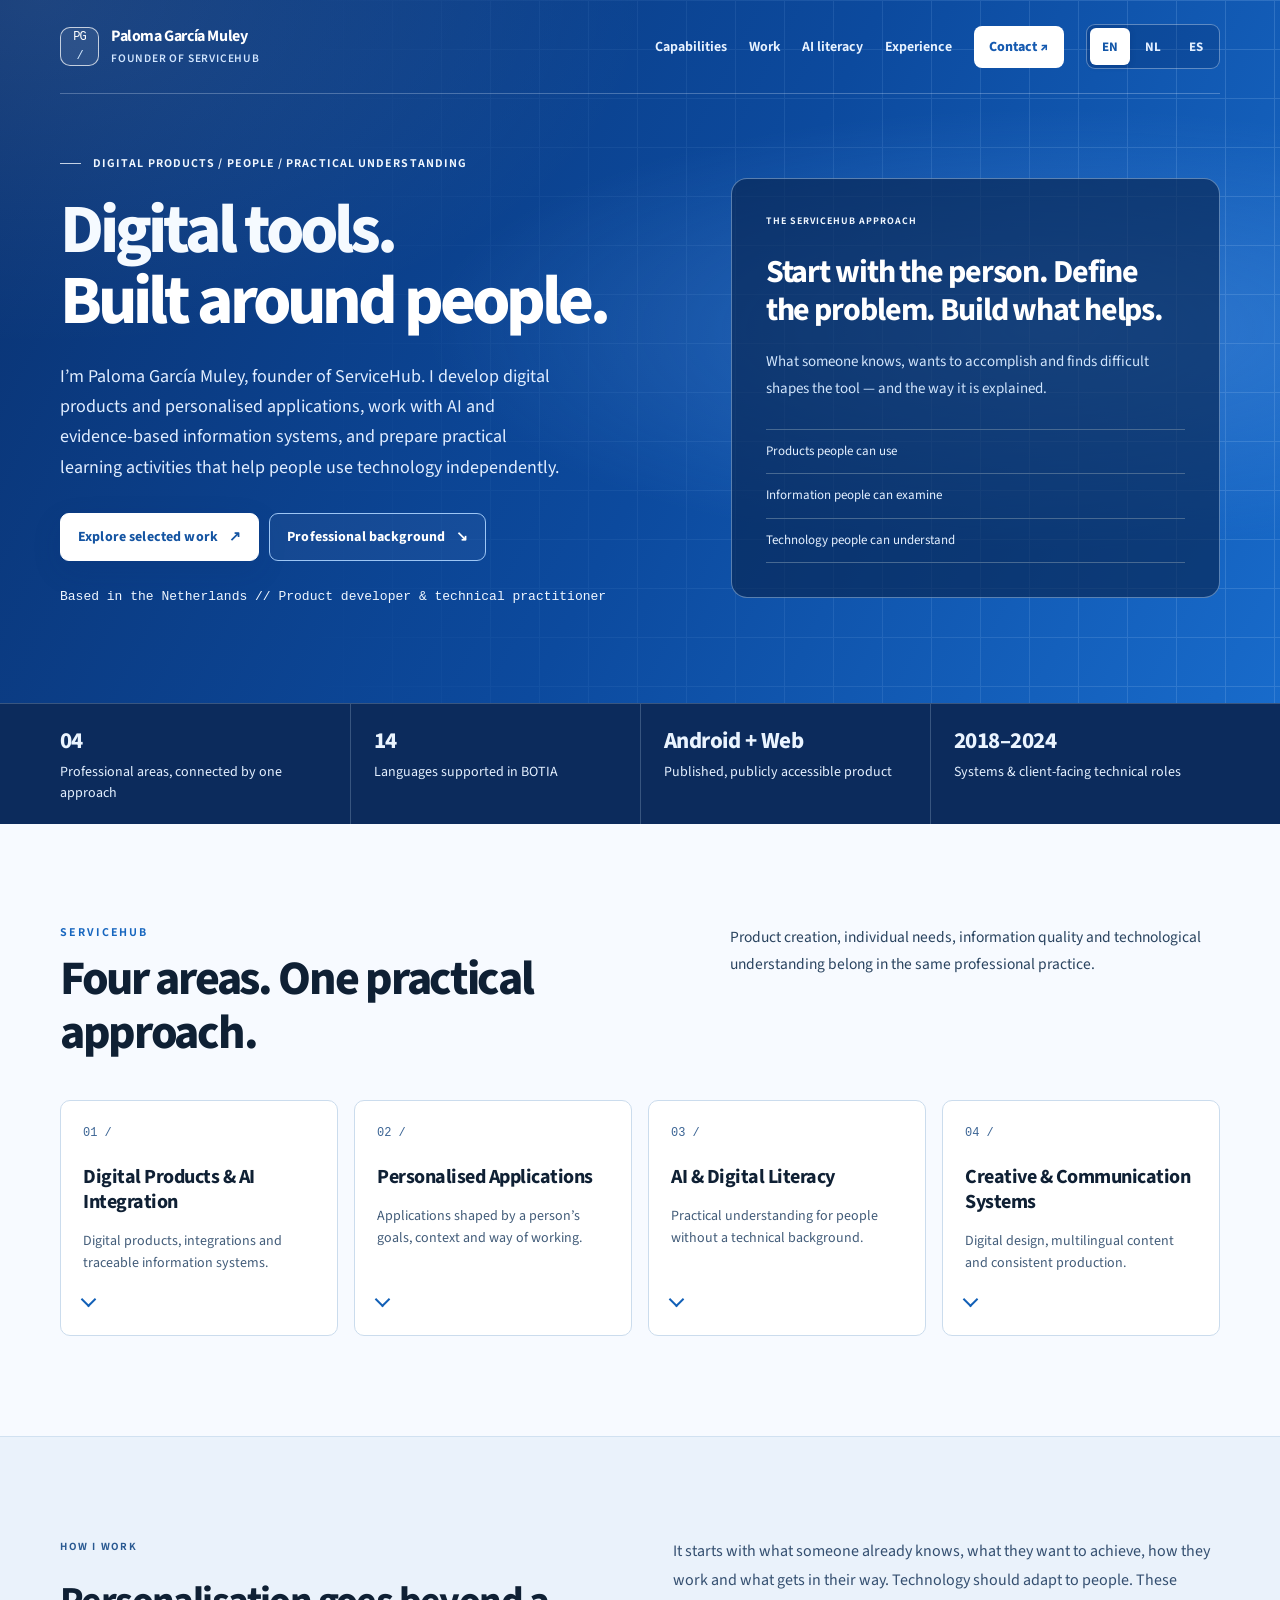
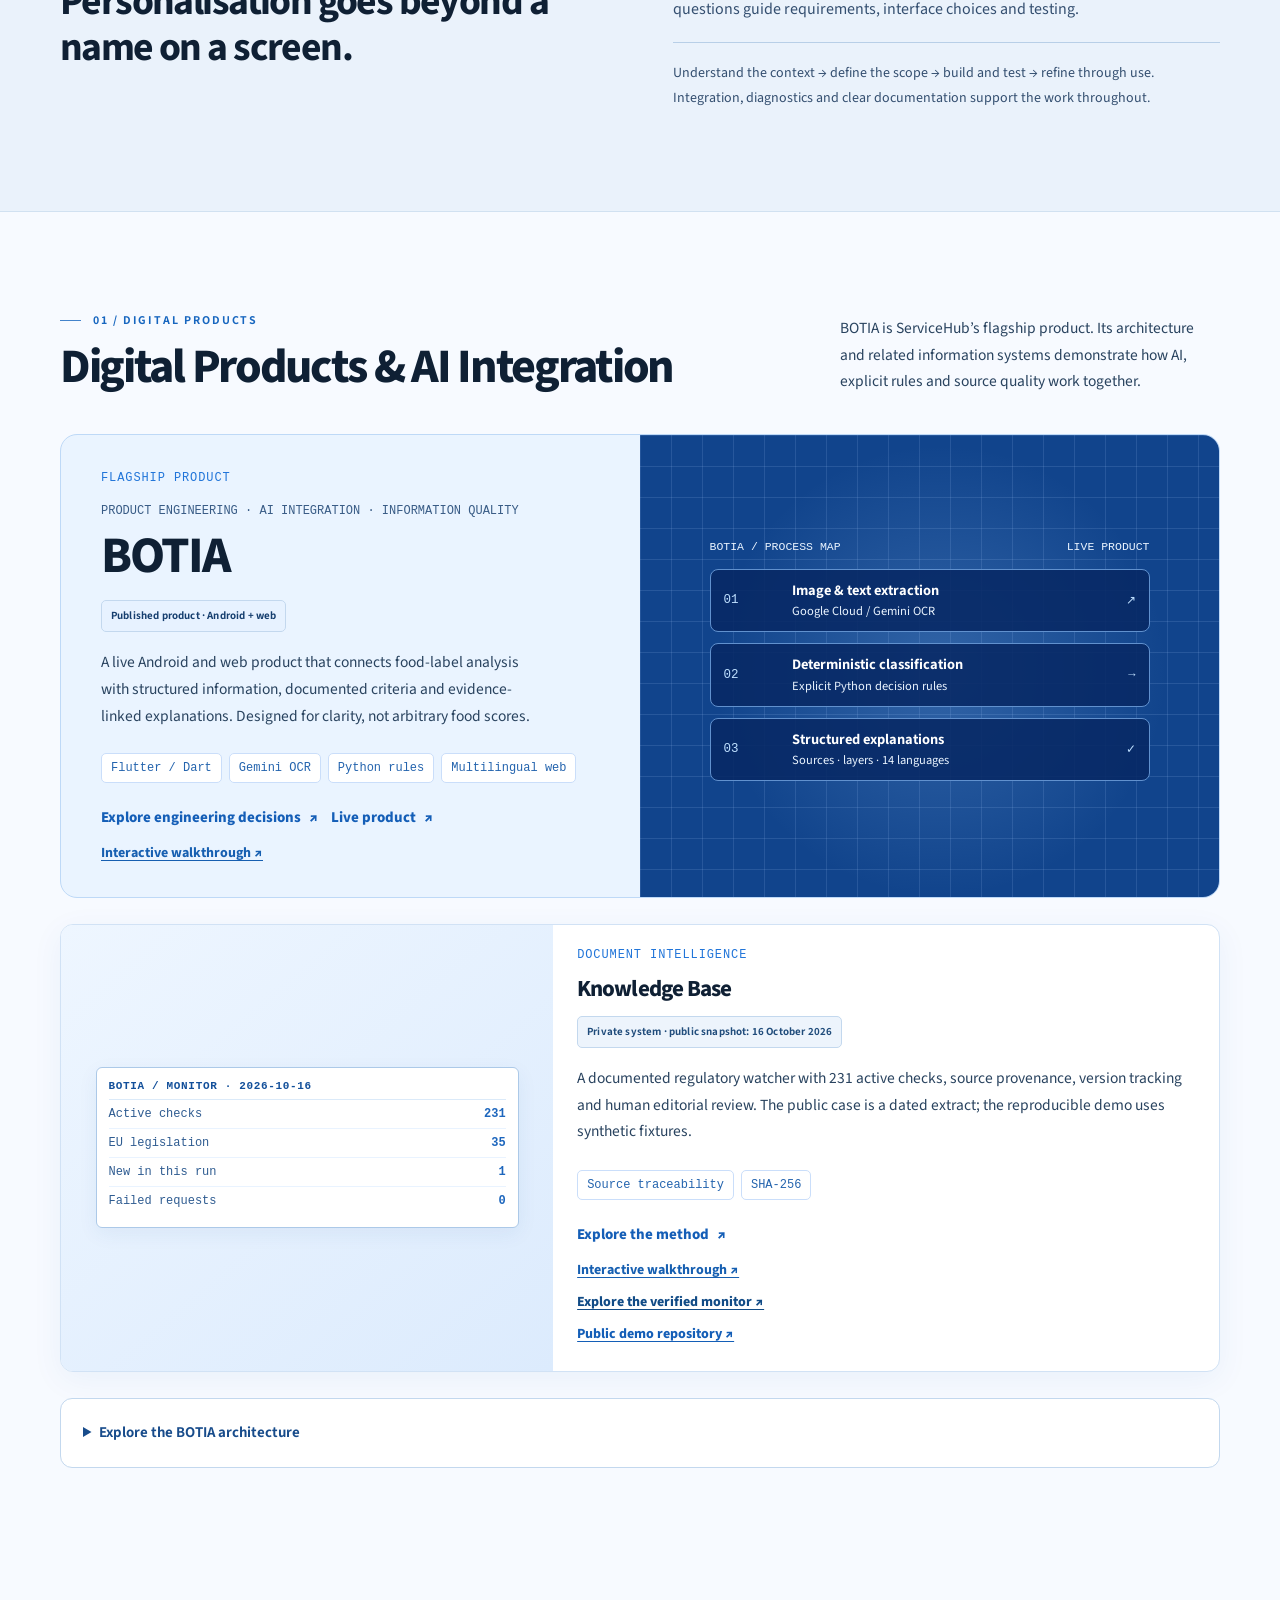
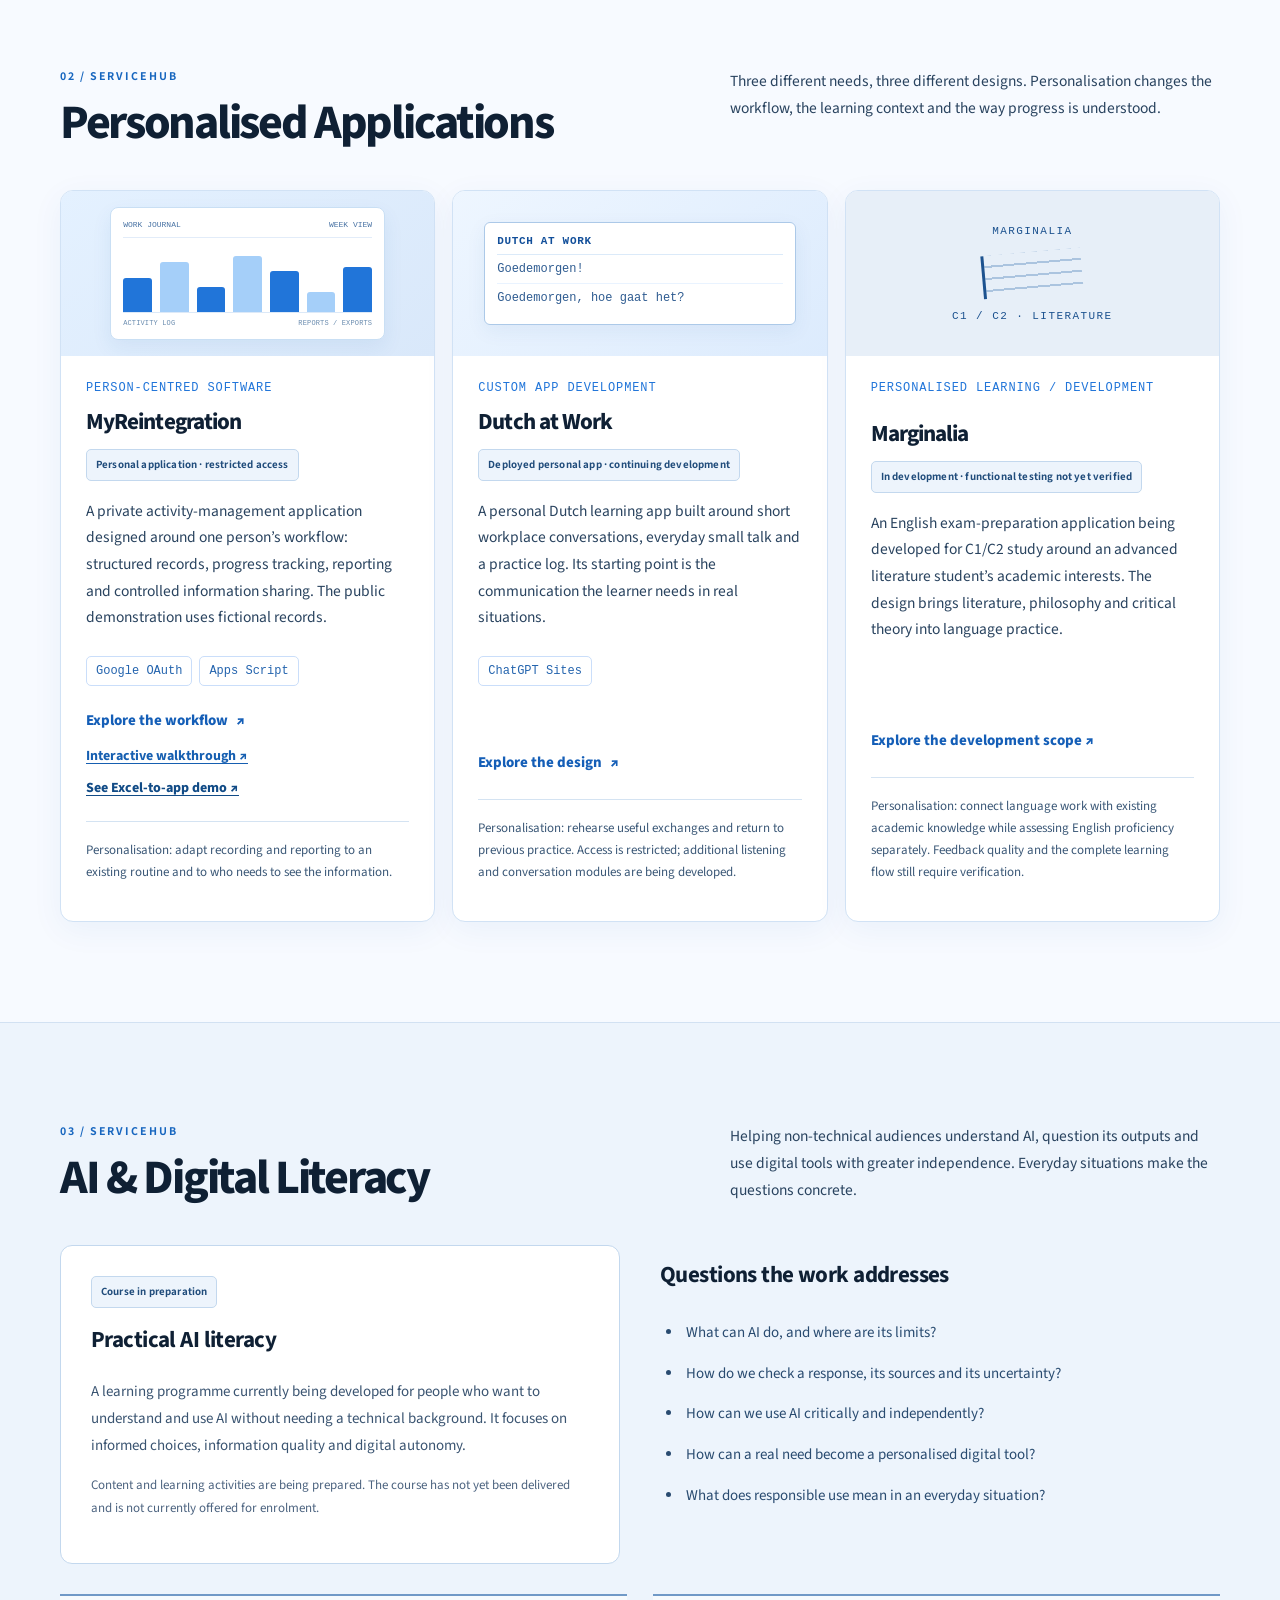
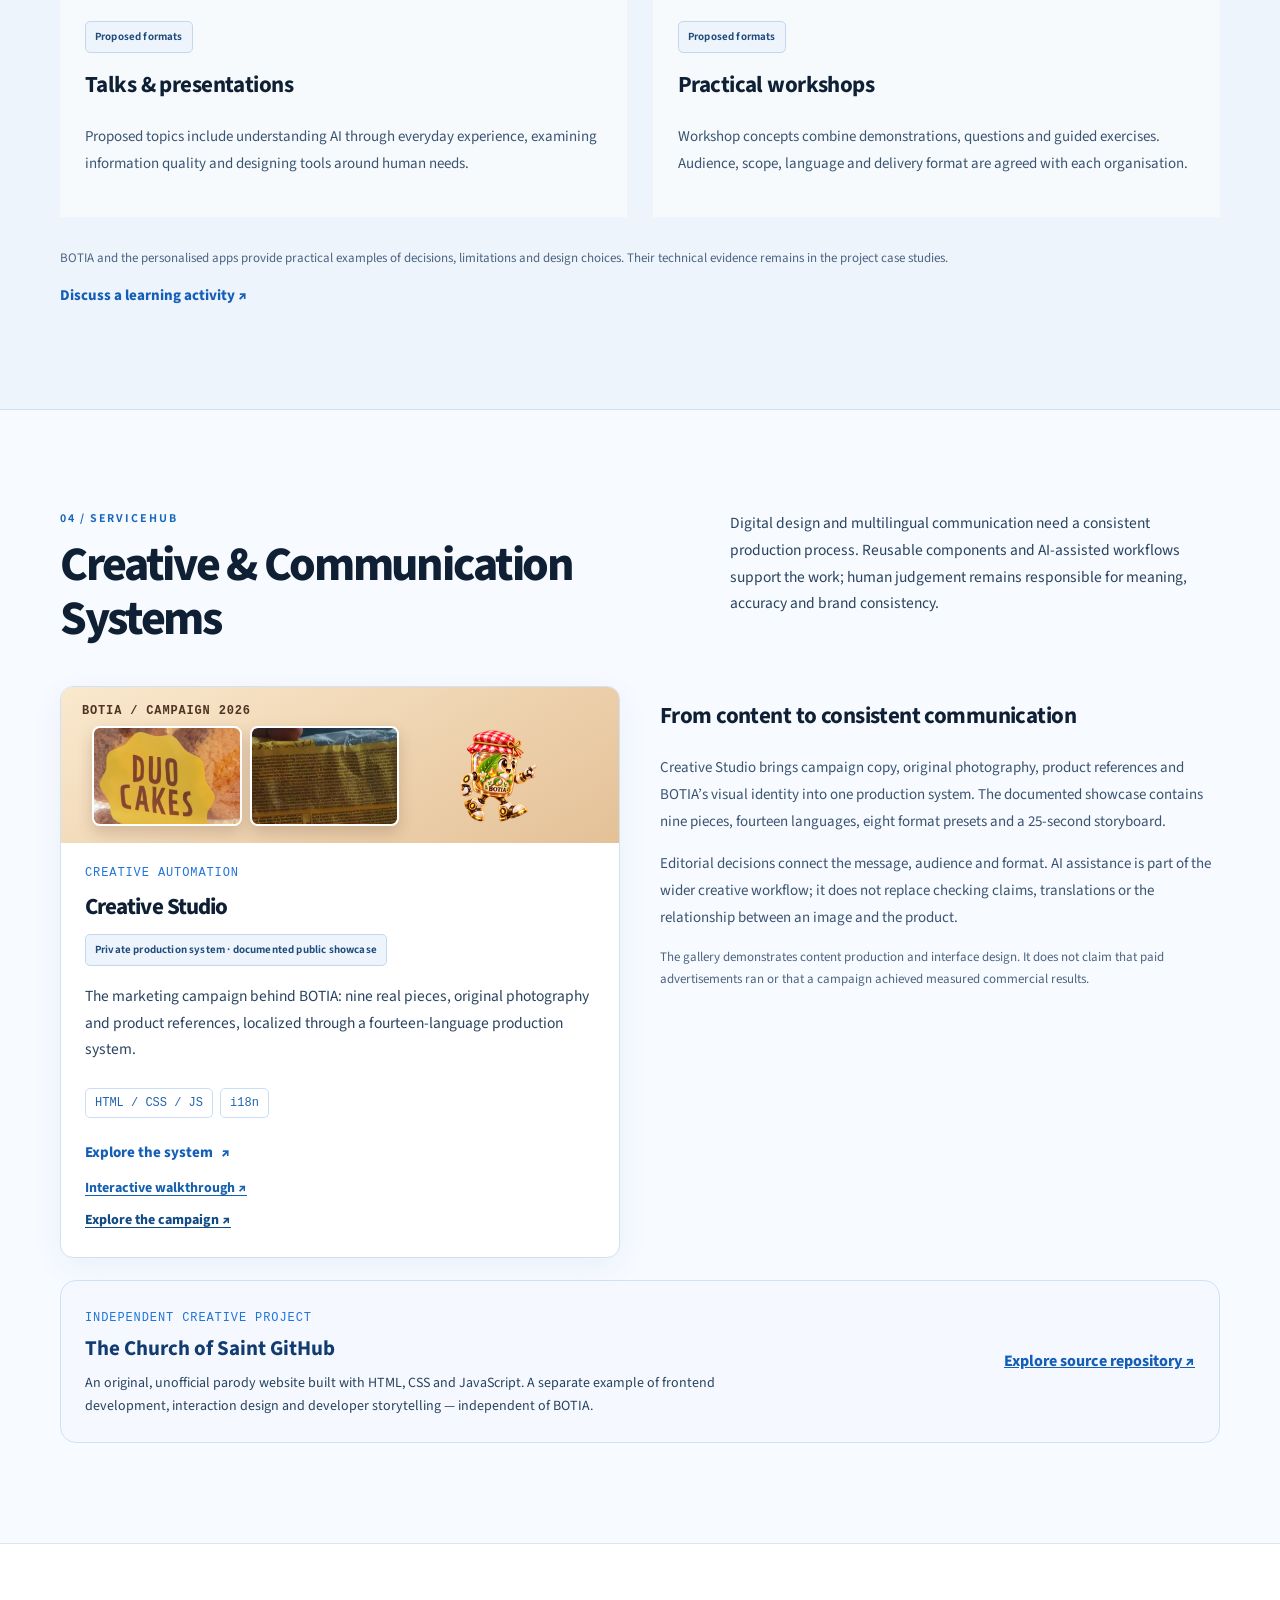
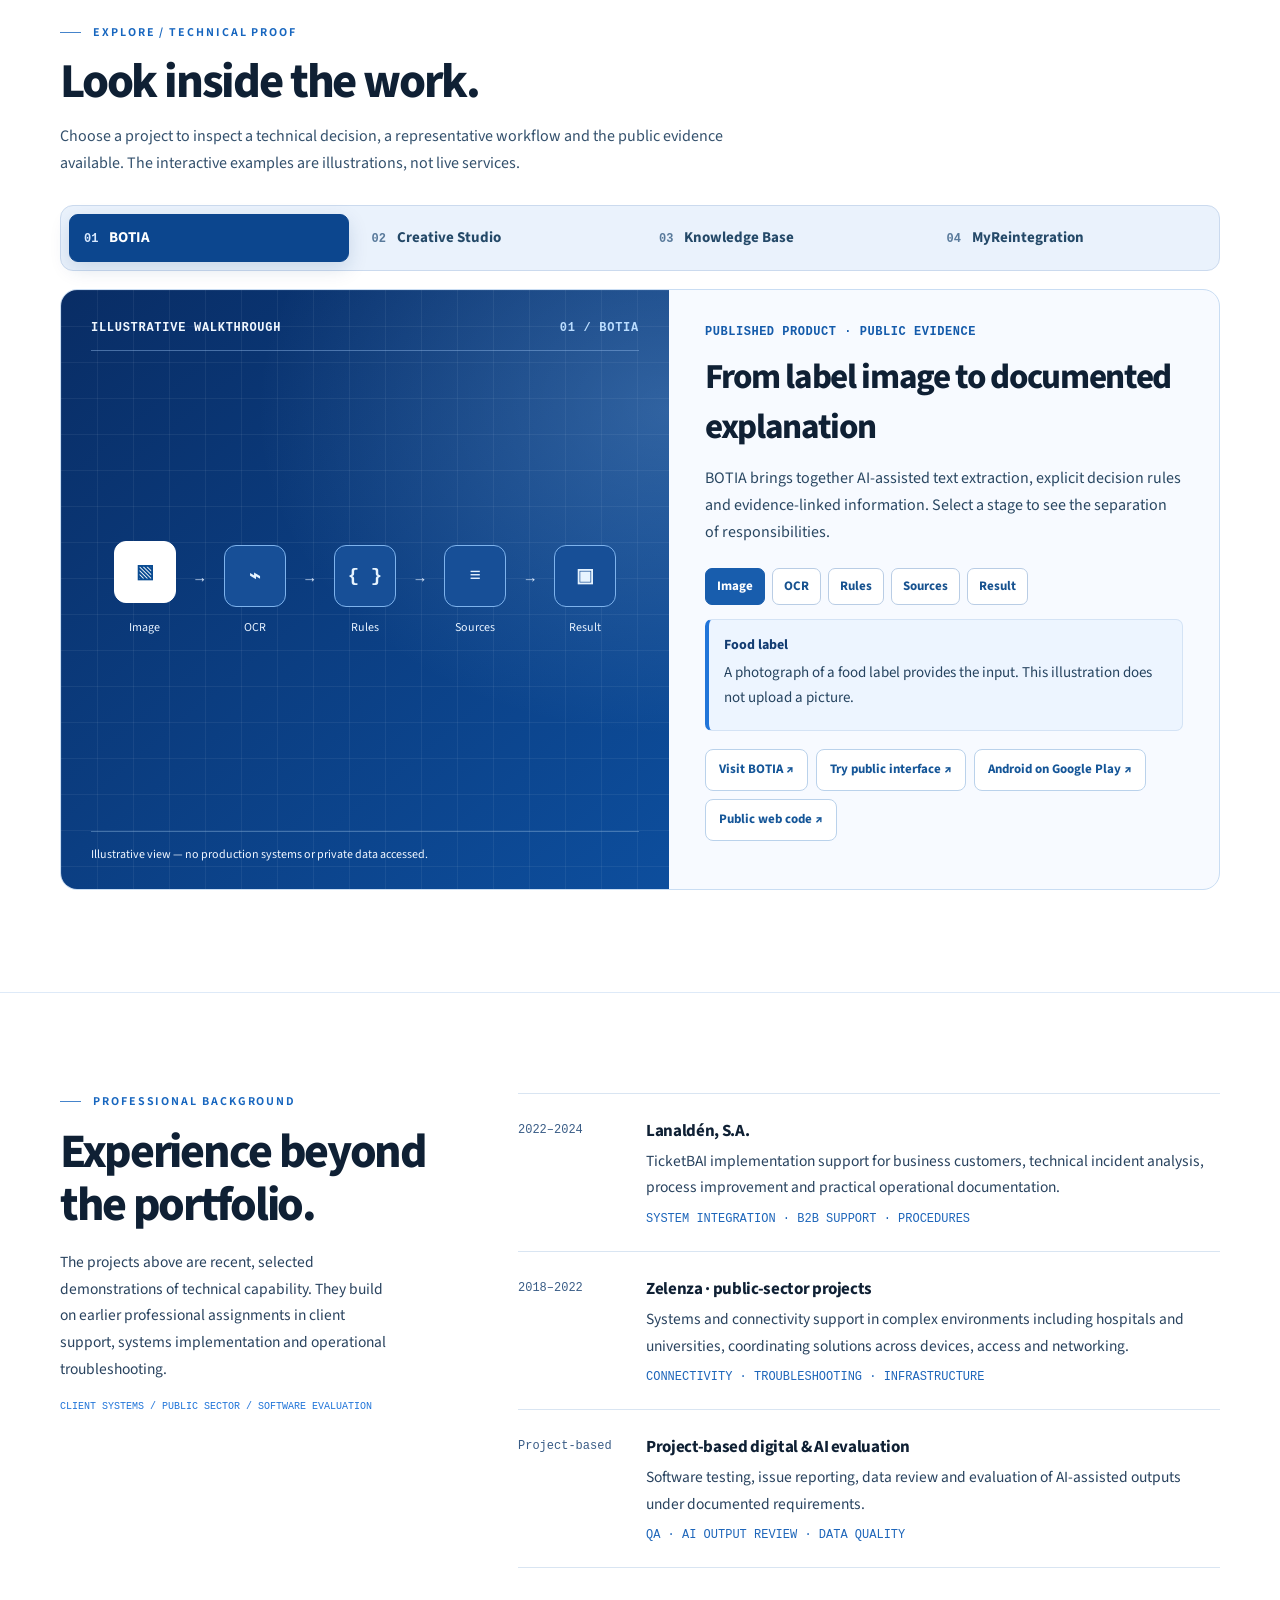
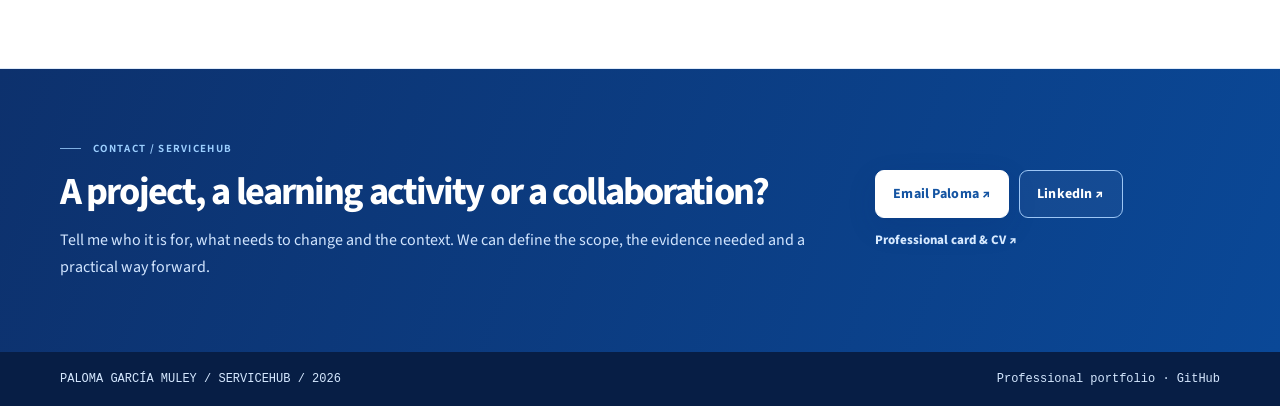
==== commit febde1e8: "Align project links, remove case numbering and close the evidence layout gap" ====
--- a/index.html
+++ b/index.html
@@ -278,7 +278,7 @@
   </style>
 <link rel="stylesheet" href="./portfolio-proof-lab.css">
 <script defer src="./portfolio-proof-lab.js"></script>
-<link rel="stylesheet" href="./servicehub.css?v=20261114-2"><script defer src="./portfolio-navigation.js"></script><link rel="canonical" href="https://servicehubbotia-glitch.github.io/technology-AIportfolio/"><link rel="alternate" hreflang="en" href="https://servicehubbotia-glitch.github.io/technology-AIportfolio/?lang=en"><link rel="alternate" hreflang="nl" href="https://servicehubbotia-glitch.github.io/technology-AIportfolio/?lang=nl"><link rel="alternate" hreflang="es" href="https://servicehubbotia-glitch.github.io/technology-AIportfolio/?lang=es"><link rel="alternate" hreflang="x-default" href="https://servicehubbotia-glitch.github.io/technology-AIportfolio/"></head>
+<link rel="stylesheet" href="./servicehub.css?v=20261114-3"><script defer src="./portfolio-navigation.js"></script><link rel="canonical" href="https://servicehubbotia-glitch.github.io/technology-AIportfolio/"><link rel="alternate" hreflang="en" href="https://servicehubbotia-glitch.github.io/technology-AIportfolio/?lang=en"><link rel="alternate" hreflang="nl" href="https://servicehubbotia-glitch.github.io/technology-AIportfolio/?lang=nl"><link rel="alternate" hreflang="es" href="https://servicehubbotia-glitch.github.io/technology-AIportfolio/?lang=es"><link rel="alternate" hreflang="x-default" href="https://servicehubbotia-glitch.github.io/technology-AIportfolio/"></head>
 <body>
   <a data-copy="skip" class="skip-link" href="#main-content">Skip to content</a><header class="site-header">
     <div class="wrap topbar">
@@ -330,7 +330,7 @@
         </div>
         <article class="feature" id="botia">
           <div class="feature-copy">
-            <span class="project-no">CASE 01 / FLAGSHIP PRODUCT</span>
+            <span class="project-no">FLAGSHIP PRODUCT</span>
             <span class="project-category">PRODUCT ENGINEERING · AI INTEGRATION · INFORMATION QUALITY</span>
             <h3>BOTIA</h3>
             <p data-copy="botia-status" class="project-status">Published product · Android + web</p><p>A live Android and web product that connects food-label analysis with structured information, documented criteria and evidence-linked explanations. Designed for clarity, not arbitrary food scores.</p>
@@ -353,7 +353,7 @@
         <div class="product-evidence-grid"><article class="project-card" id="knowledge-base">
             <div class="art art-kb" aria-label="Documented monitoring results dated 16 October 2026"><div class="doc-ledger"><div class="head">BOTIA / MONITOR · 2026-10-16</div><div class="line"><span>Active checks</span><span class="valid">231</span></div><div class="line"><span>EU legislation</span><span class="valid">35</span></div><div class="line"><span>New in latest run</span><span class="valid">1</span></div><div class="line"><span>Failed requests</span><span class="valid">0</span></div></div></div>
             <div class="card-copy">
-              <div class="project-no">CASE 03 / DOCUMENT INTELLIGENCE</div>
+              <div class="project-no">DOCUMENT INTELLIGENCE</div>
               <h3 class="card-headline">Knowledge Base</h3>
               <p data-copy="kb-status" class="project-status">Private system · public snapshot: 16 October 2026</p><p class="card-desc">A documented regulatory watcher with 231 active checks, source provenance, version tracking and human editorial review. The public case is a dated extract; the reproducible demo uses synthetic fixtures.</p>
               <div class="tags"><span class="tag">Source traceability</span><span class="tag">SHA-256</span></div>
@@ -380,7 +380,7 @@
           <p><span class="key">evaluate</span>(rules, sources) <span class="dim">→</span> <span class="val">documented_result</span></p>
           <p><span class="key">present</span>(layers, language) <span class="dim">→</span> <span class="val">user_explanation</span></p>
         </div>
-        <div class="schematic-bottom"><span>SEPARATE EXTRACTION FROM DECISION LOGIC</span><span>BOTIA / CASE 01</span></div>
+        <div class="schematic-bottom"><span>SEPARATE EXTRACTION FROM DECISION LOGIC</span><span>BOTIA</span></div>
       </div>
     </details></div></div>
     </section>
@@ -388,7 +388,7 @@
     <section class="section capability-section" id="personalised-apps" aria-labelledby="personalised-apps-title"><div class="wrap"><div class="section-head"><div><p class="eyebrow light">02 / SERVICEHUB</p><h2 data-copy="apps-title" id="personalised-apps-title">Personalised Applications</h2></div><p data-copy="apps-intro" class="section-note">Three different needs, three different designs. Personalisation changes the workflow, the learning context and the way progress is understood.</p></div><div class="subprojects personalised-grid" id="custom-app-development"><article class="project-card" id="myreintegration">
             <div class="art art-mr" aria-label="Illustrative generic activity dashboard with no personal records"><div class="mini-dashboard"><header><span>WORK JOURNAL</span><span>WEEK VIEW</span></header><div class="bars"><span style="height:55%"></span><span style="height:82%"></span><span style="height:41%"></span><span style="height:92%"></span><span style="height:67%"></span><span style="height:32%"></span><span style="height:73%"></span></div><footer><span>ACTIVITY LOG</span><span>REPORTS / EXPORTS</span></footer></div></div>
             <div class="card-copy">
-              <div class="project-no">CASE 04 / PERSON-CENTRED SOFTWARE</div>
+              <div class="project-no">PERSON-CENTRED SOFTWARE</div>
               <h3 class="card-headline">MyReintegration</h3>
               <p data-copy="mr-status" class="project-status">Personal application · restricted access</p><p class="card-desc">A private activity-management application designed around one person’s workflow: structured records, progress tracking, reporting and controlled information sharing. The public demonstration uses fictional records.</p>
               <div class="tags"><span class="tag">Google OAuth</span><span class="tag">Apps Script</span></div>
@@ -406,7 +406,7 @@
               </div>
             </div>
             <div class="card-copy">
-              <div class="project-no">CASE 05 / CUSTOM APP DEVELOPMENT</div>
+              <div class="project-no">CUSTOM APP DEVELOPMENT</div>
               <h3 class="card-headline">Dutch at Work</h3>
               <p data-copy="dutch-status" class="project-status">Deployed personal app · continuing development</p><p class="card-desc">A personal Dutch learning app built around short workplace conversations, everyday small talk and a practice log. Its starting point is the communication the learner needs in real situations.</p>
               <div class="tags"><span class="tag">ChatGPT Sites</span></div>
@@ -416,7 +416,7 @@
         <article class="project-card" id="marginalia"><div class="art art-marginalia" aria-hidden="true"><span>MARGINALIA</span><div class="book-lines"></div><span>C1 / C2 · LITERATURE</span></div><div class="card-copy"><p data-copy="marg-kicker" class="project-no">PERSONALISED LEARNING / DEVELOPMENT</p><h3 class="card-headline">Marginalia</h3><p data-copy="marg-status" class="project-status">In development · functional testing not yet verified</p><p data-copy="marg-desc" class="card-desc">An English exam-preparation application being developed for C1/C2 study around an advanced literature student’s academic interests. The design brings literature, philosophy and critical theory into language practice.</p><button data-copy="marg-button" type="button" class="text-link" data-case="marginalia">Explore the development scope ↗</button><p data-copy="marg-adaptation" class="adaptation-note">Personalisation: connect language work with existing academic knowledge while assessing English proficiency separately. Feedback quality and the complete learning flow still require verification.</p></div></article></div></div></section><section class="section capability-section" id="literacy" aria-labelledby="literacy-title"><div class="wrap"><div class="section-head"><div><p class="eyebrow light">03 / SERVICEHUB</p><h2 data-copy="literacy-title" id="literacy-title">AI &amp; Digital Literacy</h2></div><p data-copy="literacy-intro" class="section-note">Helping non-technical audiences understand AI, question its outputs and use digital tools with greater independence. Everyday situations make the questions concrete.</p></div><div class="literacy-grid"><article class="literacy-course"><p data-copy="course-status" class="project-status">Course in preparation</p><h3 data-copy="course-title">Practical AI literacy</h3><p data-copy="course-desc">A learning programme currently being developed for people who want to understand and use AI without needing a technical background. It focuses on informed choices, information quality and digital autonomy.</p><p data-copy="course-limit" class="editorial-note">Content and learning activities are being prepared. The course has not yet been delivered and is not currently offered for enrolment.</p></article><div class="literacy-topics"><h3 data-copy="themes-title">Questions the work addresses</h3><ul><li data-copy="theme-0">What can AI do, and where are its limits?</li><li data-copy="theme-1">How do we check a response, its sources and its uncertainty?</li><li data-copy="theme-2">How can we use AI critically and independently?</li><li data-copy="theme-3">How can a real need become a personalised digital tool?</li><li data-copy="theme-4">What does responsible use mean in an everyday situation?</li></ul></div></div><div class="format-grid"><article><p data-copy="talks-status" class="project-status">Proposed formats</p><h3 data-copy="talks-title">Talks &amp; presentations</h3><p data-copy="talks-body">Proposed topics include understanding AI through everyday experience, examining information quality and designing tools around human needs.</p></article><article><p data-copy="workshops-status" class="project-status">Proposed formats</p><h3 data-copy="workshops-title">Practical workshops</h3><p data-copy="workshops-body">Workshop concepts combine demonstrations, questions and guided exercises. Audience, scope, language and delivery format are agreed with each organisation.</p></article></div><p data-copy="literacy-evidence" class="editorial-note">BOTIA and the personalised apps provide practical examples of decisions, limitations and design choices. Their technical evidence remains in the project case studies.</p><a data-copy="literacy-contact" class="text-link" href="#contact">Discuss a learning activity ↗</a></div></section><section class="section capability-section" id="creative" aria-labelledby="creative-title"><div class="wrap"><div class="section-head"><div><p class="eyebrow light">04 / SERVICEHUB</p><h2 data-copy="creative-title" id="creative-title">Creative &amp; Communication Systems</h2></div><p data-copy="creative-intro" class="section-note">Digital design and multilingual communication need a consistent production process. Reusable components and AI-assisted workflows support the work; human judgement remains responsible for meaning, accuracy and brand consistency.</p></div><div class="creative-grid"><article class="project-card" id="creative-studio">
             <div class="art art-creative real-marketing-card" aria-label="Photographs and BOTIA robot from the real campaign"><div class="real-marketing-card-label">BOTIA / CAMPAIGN 2026</div><div class="real-marketing-card-photos"><img src="./marketing-assets/front.jpeg" alt="Real product-front photo" loading="lazy"><img src="./marketing-assets/ingredients.jpeg" alt="Real ingredient-label photo" loading="lazy"><img src="./marketing-assets/robot-pointing.png" alt="BOTIA robot" loading="lazy"></div></div>
             <div class="card-copy">
-              <div class="project-no">CASE 02 / CREATIVE AUTOMATION</div>
+              <div class="project-no">CREATIVE AUTOMATION</div>
               <h3 class="card-headline">Creative Studio</h3>
               <p data-copy="creative-status" class="project-status">Private production system · documented public showcase</p><p class="card-desc">The marketing campaign behind BOTIA: nine real pieces, original photography and product references, localized through a fourteen-language production system.</p>
               <div class="tags"><span class="tag">HTML / CSS / JS</span><span class="tag">i18n</span></div>
@@ -505,7 +505,7 @@
     const caseStudies = {
       marginalia: {"index": "MARGINALIA / IN DEVELOPMENT", "title": "Marginalia", "intro": "A personalised English examination-preparation application in development, designed around advanced literary interests. A complete operational version and its functional tests have not yet been verified.", "problem": "Academic expertise and language proficiency are different. The design should use meaningful intellectual material while assessing the learner’s English independently.", "method": ["Planned: establish the learner’s English level before selecting C1/C2 preparation tasks.", "Planned: connect language practice with literature, philosophy, speculative fiction and critical theory.", "Development scope: structured feedback and examination practice, with feedback quality and the complete learning flow still to be tested."], "proof": "The project illustrates personalisation around existing knowledge and learning goals. Its educational effectiveness and end-to-end functionality are not yet verified.", "privacy": "The student’s identity, academic records and personal activity are not published. No public application access is offered here.", "links": []},
       dutch: {
-        "index": "CASE 05 / CUSTOM APP DEVELOPMENT",
+        "index": "CUSTOM APP DEVELOPMENT",
         "title": "Dutch at Work",
         "intro": "I built Dutch at Work for my own Dutch practice, using ChatGPT Sites to turn the learning routine I wanted into a web app.",
         "problem": "I wanted to rehearse the short conversations I meet at work, from everyday small talk to practical exchanges, and keep track of what I had practised.",
@@ -518,7 +518,7 @@
         "links": []
       },
       botia: {
-        index:'CASE 01 / PRODUCT ENGINEERING', title:'BOTIA',
+        index:'PRODUCT ENGINEERING', title:'BOTIA',
         intro:'A published digital product: Android scanning, web explanations and traceable food-label information.',
         problem:'Ingredient lists are difficult to interpret. The product has to separate what the label declares, what documented sources support and what cannot be concluded.',
         method:[
@@ -531,7 +531,7 @@
         links:[['Live BOTIA website','https://www.botia-safefood.com/'],['Android application','https://play.google.com/store/apps/details?id=com.botia.safefood'],['Public web repository','https://github.com/servicehubbotia-glitch/Botia-web']]
       },
       creative: {
-        index:'CASE 02 / CREATIVE AUTOMATION', title:'BOTIA Creative Studio',
+        index:'CREATIVE AUTOMATION', title:'BOTIA Creative Studio',
         intro:'Creative Studio produces the BOTIA marketing campaign, bringing together real product images, app references, nine scenes and fourteen localized editions.',
         problem:'BOTIA needed a coherent marketing campaign for advertising and product presentation, with authentic product evidence and consistent localized materials across formats.',
         method:[
@@ -545,7 +545,7 @@
         links:[['Explore BOTIA marketing campaign','./marketing-campaign.html?lang=en'],['BOTIA public website','https://www.botia-safefood.com/']]
       },
       knowledge: {
-        index:'CASE 03 / DOCUMENT INTELLIGENCE', title:'BOTIA Knowledge Base',
+        index:'DOCUMENT INTELLIGENCE', title:'BOTIA Knowledge Base',
         intro:'A verified documentary watcher with 231 active checks, dated GitHub Actions reports and traced detections.',
         problem:'A system making evidence-linked statements needs to distinguish official sources, scientific literature and internal criteria, and retain version, validity and licence information.',
         method:[
@@ -559,7 +559,7 @@
         links:[['Explore the verified monitoring system','./knowledge-monitor.html?lang=en'],['Public BOTIA Regulatory register','https://www.botia-safefood.com/regulatory/'],['Illustrative comparison script','./examples/compare-consolidations.example.js'],['Public demonstration repository','https://github.com/servicehubbotia-glitch/BOTIA-Regulatory-Intelligence']]
       },
       reintegration: {
-        index:'CASE 04 / PERSON-CENTRED SOFTWARE', title:'MyReintegration',
+        index:'PERSON-CENTRED SOFTWARE', title:'MyReintegration',
         intro:'MyReintegration began with an individual’s Excel-based activity log. It grew into a private web application with structured records and reports; a new portfolio demo also illustrates its potential for fictional office records.',
         problem:'One person needed to add more information to an existing spreadsheet-based activity log and prepare reports more easily.',
         method:[
@@ -598,8 +598,8 @@
   // No automated translation, analytics, tracking pixels or credential storage.
   (()=>{
     'use strict';
-    const entries=[{"selector":".brand-label small","mode":"text","en":"FOUNDER OF SERVICEHUB","nl":"OPRICHTER VAN SERVICEHUB","es":"FUNDADORA DE SERVICEHUB"},{"selector":".nav a[href=\"#work\"]","mode":"text","en":"Work","nl":"Projecten","es":"Proyectos"},{"selector":".nav a[href=\"#experience\"]","mode":"text","en":"Experience","nl":"Ervaring","es":"Experiencia"},{"selector":".nav a[href=\"#services\"]","mode":"text","en":"Capabilities","nl":"Diensten","es":"Servicios"},{"selector":".nav a.nav-contact","mode":"text","en":"Contact ↗","nl":"Contact ↗","es":"Contacto ↗"},{"selector":".hero-left .eyebrow","mode":"last","en":"Digital products / people / practical understanding","nl":"Digitale producten / mensen / praktisch inzicht","es":"Productos digitales / personas / comprensión práctica"},{"selector":"#hero-title","mode":"html","en":"Digital tools.<br><em>Built around people.</em>","nl":"Digitale tools.<br><em>Rond mensen gebouwd.</em>","es":"Herramientas digitales.<br><em>Pensadas para las personas.</em>"},{"selector":".hero-lede","mode":"text","en":"I’m Paloma García Muley, founder of ServiceHub. I develop digital products and personalised applications, work with AI and evidence-based information systems, and prepare practical learning activities that help people use technology independently.","nl":"Ik ben Paloma García Muley, oprichter van ServiceHub. Ik ontwikkel digitale producten en apps op maat, werk met AI en op bronnen gebaseerde informatiesystemen, en bereid praktische leeractiviteiten voor die mensen helpen technologie zelfstandig te gebruiken.","es":"Soy Paloma García Muley, fundadora de ServiceHub. Desarrollo productos digitales y aplicaciones personalizadas, trabajo con IA y sistemas de información basados en fuentes, y preparo actividades prácticas para utilizar la tecnología con autonomía."},{"selector":".hero-left .btn-bright","mode":"first","en":"Explore selected work ","nl":"Bekijk geselecteerd werk ","es":"Ver proyectos seleccionados "},{"selector":".hero-left .btn-outline","mode":"first","en":"Professional background ","nl":"Professionele ervaring ","es":"Trayectoria profesional "},{"selector":".hero-subline","mode":"first","en":"Based in the Netherlands ","nl":"Gevestigd in Nederland ","es":"Con base en Países Bajos "},{"selector":".hero-subline","mode":"last","en":" Product developer & technical practitioner","nl":" Productontwikkelaar en technisch professional","es":" Desarrolladora de productos y profesional de la tecnología"},{"selector":".schema-head>span:first-child","mode":"text","en":"ARCHITECTURE / SELECTED WORK","nl":"ARCHITECTUUR / GESELECTEERD WERK","es":"ARQUITECTURA / PROYECTOS"},{"selector":".schema-head .status","mode":"last","en":" DOCUMENTED","nl":" GEDOCUMENTEERD","es":" DOCUMENTADO"},{"selector":".schema-label","mode":"text","en":"Product logic → meaningful explanation","nl":"Productlogica → begrijpelijke uitleg","es":"Lógica del producto → explicación comprensible"},{"selector":".pipeline .pipe-node:nth-child(1) .pipe-name","mode":"text","en":"Input","nl":"Invoer","es":"Entrada"},{"selector":".pipeline .pipe-node:nth-child(1) .pipe-small","mode":"text","en":"image","nl":"afbeelding","es":"imagen"},{"selector":".pipeline .pipe-node:nth-child(2) .pipe-small","mode":"text","en":"AI","nl":"AI","es":"IA"},{"selector":".pipeline .pipe-node:nth-child(3) .pipe-name","mode":"text","en":"Rules","nl":"Regels","es":"Reglas"},{"selector":".pipeline .pipe-node:nth-child(4) .pipe-name","mode":"text","en":"Sources","nl":"Bronnen","es":"Fuentes"},{"selector":".pipeline .pipe-node:nth-child(4) .pipe-small","mode":"text","en":"evidence","nl":"bewijs","es":"evidencia"},{"selector":".pipeline .pipe-node:nth-child(5) .pipe-name","mode":"text","en":"Output","nl":"Uitvoer","es":"Salida"},{"selector":".pipeline .pipe-node:nth-child(5) .pipe-small","mode":"text","en":"layers","nl":"lagen","es":"capas"},{"selector":".terminal .terminal-top span","mode":"text","en":"botia / system.flow","nl":"botia / systeem.stroom","es":"botia / sistema.flujo"},{"selector":".terminal p:first-of-type .dim","mode":"text","en":"// Representative technical flow","nl":"// Schematische technische stroom","es":"// Flujo técnico ilustrativo"},{"selector":".schematic-bottom span:first-child","mode":"text","en":"SEPARATE EXTRACTION FROM DECISION LOGIC","nl":"EXTRACTIE GESCHEIDEN VAN BESLISLOGICA","es":"EXTRACCIÓN SEPARADA DE LA LÓGICA DE DECISIÓN"},{"selector":".schematic-bottom span:last-child","mode":"text","en":"BOTIA / CASE 01","nl":"BOTIA / CASE 01","es":"BOTIA / CASO 01"},{"selector":".proofbar .proof:nth-child(1) span","mode":"text","en":"Professional areas, connected by one approach","nl":"Werkgebieden met één gezamenlijke aanpak","es":"Áreas profesionales con una forma común de trabajar"},{"selector":".proofbar .proof:nth-child(2) span","mode":"text","en":"Languages supported in BOTIA","nl":"Talen ondersteund door BOTIA","es":"Idiomas disponibles en BOTIA"},{"selector":".proofbar .proof:nth-child(3) span","mode":"text","en":"Published, publicly accessible product","nl":"Gepubliceerd en publiek toegankelijk product","es":"Producto publicado y accesible al público"},{"selector":".proofbar .proof:nth-child(4) span","mode":"text","en":"Systems & client-facing technical roles","nl":"Technische functies en klantprojecten","es":"Experiencia técnica y trabajo con clientes"},{"selector":"#work .section-head .eyebrow","mode":"last","en":"01 / DIGITAL PRODUCTS","nl":"01 / DIGITALE PRODUCTEN","es":"01 / PRODUCTOS DIGITALES"},{"selector":"#work-title","mode":"text","en":"Digital Products & AI Integration","nl":"Digitale producten en AI-integratie","es":"Productos digitales e integración de IA"},{"selector":"#work .section-note","mode":"text","en":"BOTIA is ServiceHub’s flagship product. Its architecture and related information systems demonstrate how AI, explicit rules and source quality work together.","nl":"BOTIA is het belangrijkste product van ServiceHub. De architectuur en bijbehorende informatiesystemen laten zien hoe AI, expliciete regels en bronkwaliteit samenwerken.","es":"BOTIA es el producto principal de ServiceHub. Su arquitectura y sus sistemas de información muestran cómo se combinan IA, reglas explícitas y calidad de las fuentes."},{"selector":".feature .project-no","mode":"text","en":"CASE 01 / FLAGSHIP PRODUCT","nl":"CASE 01 / HOOFDPROJECT","es":"CASO 01 / PROYECTO PRINCIPAL"},{"selector":".feature .project-category","mode":"text","en":"PRODUCT ENGINEERING · AI INTEGRATION · INFORMATION QUALITY","nl":"PRODUCTONTWIKKELING · AI-INTEGRATIE · INFORMATIEKWALITEIT","es":"DESARROLLO DE PRODUCTO · INTEGRACIÓN DE IA · CALIDAD DE INFORMACIÓN"},{"selector":".feature-copy>p:not(.project-status)","mode":"text","en":"A live Android and web product that connects food-label analysis with structured information, documented criteria and evidence-linked explanations. Designed for clarity, not arbitrary food scores.","nl":"Een gepubliceerd Android- en webproduct dat etiketanalyses verbindt met gestructureerde informatie, vastgelegde criteria en uitleg met bronverwijzingen. Gericht op duidelijkheid, zonder willekeurige voedselscores.","es":"Un producto Android y web publicado que conecta el análisis de etiquetas con información estructurada, criterios documentados y explicaciones respaldadas por fuentes. Diseñado para explicar, sin puntuaciones alimentarias arbitrarias."},{"selector":".feature-copy .tag:last-child","mode":"text","en":"Multilingual web","nl":"Meertalige website","es":"Web multilingüe"},{"selector":".feature-copy button[data-case=\"botia\"]","mode":"first","en":"Explore engineering decisions ","nl":"Technische keuzes bekijken ","es":"Explorar decisiones técnicas "},{"selector":".feature-copy a.text-link","mode":"first","en":"Live product ","nl":"Bekijk product ","es":"Ver producto "},{"selector":".feature-visual-header span:first-child","mode":"text","en":"BOTIA / PROCESS MAP","nl":"BOTIA / PROCESOVERZICHT","es":"BOTIA / MAPA DE PROCESO"},{"selector":".feature-visual-header span:last-child","mode":"text","en":"LIVE PRODUCT","nl":"LIVE PRODUCT","es":"PRODUCTO PUBLICADO"},{"selector":".panel-stack .diagram-step:nth-child(2) .main","mode":"text","en":"Image & text extraction","nl":"Beeld- en tekstextractie","es":"Extracción de imagen y texto"},{"selector":".panel-stack .diagram-step:nth-child(3) .main","mode":"text","en":"Deterministic classification","nl":"Deterministische classificatie","es":"Clasificación determinista"},{"selector":".panel-stack .diagram-step:nth-child(3) .sub","mode":"text","en":"Explicit Python decision rules","nl":"Expliciete beslisregels in Python","es":"Reglas de decisión explícitas en Python"},{"selector":".panel-stack .diagram-step:nth-child(4) .main","mode":"text","en":"Structured explanations","nl":"Gestructureerde uitleg","es":"Explicaciones estructuradas"},{"selector":".panel-stack .diagram-step:nth-child(4) .sub","mode":"text","en":"Sources · layers · 14 languages","nl":"Bronnen · lagen · 14 talen","es":"Fuentes · capas · 14 idiomas"},{"selector":"#creative-studio .project-no","mode":"text","en":"CASE 02 / CREATIVE AUTOMATION","nl":"CASE 02 / CREATIEVE AUTOMATISERING","es":"CASO 02 / AUTOMATIZACIÓN CREATIVA"},{"selector":"#creative-studio .card-desc","mode":"text","en":"The marketing campaign behind BOTIA: nine real pieces, original photography and product references, localized through a fourteen-language production system.","nl":"De marketingcampagne achter BOTIA: negen echte onderdelen, originele foto’s en productreferenties, gemaakt via een productiesysteem in veertien talen.","es":"La campaña de marketing de BOTIA: nueve piezas auténticas, fotografías originales y pantallas de la aplicación, organizadas en un sistema de producción para catorce idiomas."},{"selector":"#creative-studio button","mode":"first","en":"Explore the system ","nl":"Ontdek het systeem ","es":"Explorar el sistema "},{"selector":"#knowledge-base .project-no","mode":"text","en":"CASE 03 / DOCUMENT INTELLIGENCE","nl":"CASE 03 / DOCUMENT-INTELLIGENTIE","es":"CASO 03 / INTELIGENCIA DOCUMENTAL"},{"selector":"#knowledge-base .card-desc","mode":"text","en":"A documented regulatory watcher with 231 active checks, source provenance, version tracking and human editorial review. The public case is a dated extract; the reproducible demo uses synthetic fixtures.","nl":"Een gedocumenteerde regelgevingsmonitor met 231 actieve controles, bronherkomst, versiebeheer en menselijke redactionele beoordeling. De openbare casestudy is een gedateerd fragment; de reproduceerbare demo gebruikt synthetische testgegevens.","es":"Monitor regulatorio documentado con 231 comprobaciones activas, trazabilidad, seguimiento de versiones y revisión editorial humana. El caso público es un extracto fechado; la demo reproducible utiliza datos sintéticos."},{"selector":"#knowledge-base .tag:first-child","mode":"text","en":"Source traceability","nl":"Brontraceerbaarheid","es":"Trazabilidad de fuentes"},{"selector":"#knowledge-base button","mode":"first","en":"Explore the method ","nl":"Ontdek de methode ","es":"Explorar el método "},{"selector":"#myreintegration .project-no","mode":"text","en":"CASE 04 / PERSON-CENTRED SOFTWARE","nl":"CASE 04 / SOFTWARE VOOR EEN PERSOON","es":"CASO 04 / SOFTWARE PARA UNA PERSONA"},{"selector":"#myreintegration .card-desc","mode":"text","en":"A private activity-management application designed around one person’s workflow: structured records, progress tracking, reporting and controlled information sharing. The public demonstration uses fictional records.","nl":"Een privéapp voor activiteitenbeheer, ontworpen rond de werkwijze van één persoon: gestructureerde invoer, voortgang, rapportages en gecontroleerd delen van informatie. De openbare demonstratie gebruikt fictieve gegevens.","es":"Aplicación privada de gestión de actividades diseñada alrededor del flujo de trabajo de una persona: registros estructurados, seguimiento, informes y acceso controlado a la información. La demostración pública utiliza datos ficticios."},{"selector":"#myreintegration button","mode":"first","en":"Explore the workflow ","nl":"Bekijk de workflow ","es":"Explorar el flujo "},{"selector":"#knowledge-base .art-kb .doc-ledger .head","mode":"text","en":"BOTIA / MONITOR · 2026-10-16","nl":"BOTIA / MONITOR · 2026-10-16","es":"BOTIA / MONITOR · 2026-10-16"},{"selector":"#knowledge-base .art-kb .doc-ledger .line:nth-child(2) span:first-child","mode":"text","en":"Active checks","nl":"Actieve controles","es":"Comprobaciones activas"},{"selector":"#knowledge-base .art-kb .doc-ledger .line:nth-child(2) span:last-child","mode":"text","en":"231","nl":"231","es":"231"},{"selector":"#knowledge-base .art-kb .doc-ledger .line:nth-child(3) span:first-child","mode":"text","en":"EU legislation","nl":"EU-wetgeving","es":"Normativa UE"},{"selector":"#knowledge-base .art-kb .doc-ledger .line:nth-child(4) span:first-child","mode":"text","en":"New in this run","nl":"Nieuw in deze controle","es":"Novedades en esta ejecución"},{"selector":"#knowledge-base .art-kb .doc-ledger .line:nth-child(4) span:last-child","mode":"text","en":"1","nl":"1","es":"1"},{"selector":"#knowledge-base .art-kb .doc-ledger .line:nth-child(5) span:first-child","mode":"text","en":"Failed requests","nl":"Mislukte verzoeken","es":"Consultas fallidas"},{"selector":"#knowledge-base .art-kb .doc-ledger .line:nth-child(5) span:last-child","mode":"text","en":"0","nl":"0","es":"0"},{"selector":".art-mr .mini-dashboard header span:first-child","mode":"text","en":"WORK JOURNAL","nl":"WERKJOURNAAL","es":"DIARIO DE ACTIVIDADES"},{"selector":".art-mr .mini-dashboard header span:last-child","mode":"text","en":"WEEK VIEW","nl":"WEEKOVERZICHT","es":"VISTA SEMANAL"},{"selector":".art-mr .mini-dashboard footer span:first-child","mode":"text","en":"ACTIVITY LOG","nl":"ACTIVITEITEN","es":"ACTIVIDADES"},{"selector":".art-mr .mini-dashboard footer span:last-child","mode":"text","en":"REPORTS / EXPORTS","nl":"RAPPORTEN / EXPORT","es":"INFORMES / EXPORTACIÓN"},{"selector":"#experience .eyebrow","mode":"last","en":"PROFESSIONAL BACKGROUND","nl":"PROFESSIONELE ERVARING","es":"EXPERIENCIA PROFESIONAL"},{"selector":"#experience-title","mode":"text","en":"Experience beyond the portfolio.","nl":"Ervaring buiten het portfolio.","es":"Experiencia más allá del portfolio."},{"selector":".experience-intro>p:first-of-type","mode":"text","en":"The projects above are recent, selected demonstrations of technical capability. They build on earlier professional assignments in client support, systems implementation and operational troubleshooting.","nl":"Deze projecten zijn recente voorbeelden van mijn technische werk. Ze bouwen voort op eerdere opdrachten voor klanten, systeemimplementatie en het oplossen van operationele problemen.","es":"Estos proyectos son una selección reciente de mi trabajo técnico. Se apoyan en mi experiencia anterior con clientes, implantación de sistemas y resolución de problemas operativos."},{"selector":".experience-intro>p:last-of-type","mode":"text","en":"CLIENT SYSTEMS / PUBLIC SECTOR / SOFTWARE EVALUATION","nl":"KLANTSYSTEMEN / PUBLIEKE SECTOR / SOFTWARE-EVALUATIE","es":"SISTEMAS DE CLIENTES / SECTOR PÚBLICO / EVALUACIÓN DE SOFTWARE"},{"selector":".exp-row:nth-child(1) p","mode":"text","en":"TicketBAI implementation support for business customers, technical incident analysis, process improvement and practical operational documentation.","nl":"Ondersteuning bij de implementatie van TicketBAI voor zakelijke klanten, analyse van technische incidenten, procesverbetering en praktische documentatie.","es":"Apoyo a la implantación de TicketBAI para clientes empresariales, análisis de incidencias técnicas, mejora de procesos y documentación operativa."},{"selector":".exp-row:nth-child(1) .exp-tech","mode":"text","en":"SYSTEM INTEGRATION · B2B SUPPORT · PROCEDURES","nl":"SYSTEEMINTEGRATIE · B2B-ONDERSTEUNING · PROCEDURES","es":"INTEGRACIÓN DE SISTEMAS · SOPORTE B2B · PROCEDIMIENTOS"},{"selector":".exp-row:nth-child(2) h3","mode":"text","en":"Zelenza · public-sector projects","nl":"Zelenza · projecten publieke sector","es":"Zelenza · proyectos del sector público"},{"selector":".exp-row:nth-child(2) p","mode":"text","en":"Systems and connectivity support in complex environments including hospitals and universities, coordinating solutions across devices, access and networking.","nl":"Ondersteuning van systemen en verbindingen in complexe omgevingen, waaronder ziekenhuizen en universiteiten. Oplossingen werden afgestemd tussen apparaten, toegangsbeheer en netwerken.","es":"Soporte de sistemas y conectividad en entornos complejos, incluidos hospitales y universidades, coordinando soluciones de dispositivos, accesos y redes."},{"selector":".exp-row:nth-child(2) .exp-tech","mode":"text","en":"CONNECTIVITY · TROUBLESHOOTING · INFRASTRUCTURE","nl":"CONNECTIVITEIT · PROBLEEMANALYSE · INFRASTRUCTUUR","es":"CONECTIVIDAD · DIAGNÓSTICO · INFRAESTRUCTURA"},{"selector":".exp-row:nth-child(3) .date","mode":"text","en":"Project-based","nl":"Op projectbasis","es":"Por proyectos"},{"selector":".exp-row:nth-child(3) h3","mode":"text","en":"Project-based digital & AI evaluation","nl":"Projectmatig digitaal werk en AI-evaluatie","es":"Evaluación digital y de IA por proyectos"},{"selector":".exp-row:nth-child(3) p","mode":"text","en":"Software testing, issue reporting, data review and evaluation of AI-assisted outputs under documented requirements. ","nl":"Softwaretests, foutmeldingen, gegevensbeoordeling en evaluatie van AI-ondersteunde resultaten volgens vastgelegde eisen.","es":"Pruebas de software, informes de errores, revisión de datos y evaluación de resultados de IA conforme a requisitos documentados."},{"selector":".exp-row:nth-child(3) .exp-tech","mode":"text","en":"QA · AI OUTPUT REVIEW · DATA QUALITY","nl":"TESTEN · AI-OUTPUTBEOORDELING · DATAKWALITEIT","es":"PRUEBAS · EVALUACIÓN DE IA · CALIDAD DE DATOS"},{"selector":".footer-cta .eyebrow","mode":"last","en":"CONTACT / SERVICEHUB","nl":"CONTACT / SERVICEHUB","es":"CONTACTO / SERVICEHUB"},{"selector":".footer-cta h2","mode":"text","en":"A project, a learning activity or a collaboration?","nl":"Een project, leeractiviteit of samenwerking?","es":"¿Un proyecto, una actividad formativa o una colaboración?"},{"selector":".footer-cta p","mode":"text","en":"Tell me who it is for, what needs to change and the context. We can define the scope, the evidence needed and a practical way forward.","nl":"Vertel voor wie het is, wat er moet veranderen en in welke context. Samen bepalen we de afbakening, de benodigde onderbouwing en een praktische aanpak.","es":"Cuéntame para quién es, qué necesita cambiar y en qué contexto. Podemos definir el alcance, las evidencias necesarias y una forma práctica de avanzar."},{"selector":".footer-links .btn-bright","mode":"first","en":"Email Paloma ↗","nl":"Mail Paloma ","es":"Escribir a Paloma "},{"selector":".footer-small .wrap span:first-child","mode":"text","en":"PALOMA GARCÍA MULEY / SERVICEHUB / 2026","nl":"PALOMA GARCÍA MULEY / SERVICEHUB / 2026","es":"PALOMA GARCÍA MULEY / SERVICEHUB / 2026"},{"selector":".footer-small .wrap span:last-child","mode":"first","en":"Professional portfolio · ","nl":"Professioneel portfolio · ","es":"Portfolio profesional · "},{"selector":".case-body .case-block:nth-child(1) h3","mode":"text","en":"Problem & scope","nl":"Probleem en scope","es":"Problema y alcance"},{"selector":".case-body .case-block:nth-child(2) h3","mode":"text","en":"Design & implementation","nl":"Ontwerp en uitvoering","es":"Diseño e implementación"},{"selector":".case-body .case-block:nth-child(3) h3","mode":"text","en":"What this demonstrates","nl":"Wat dit aantoont","es":"Qué demuestra"},{"selector":".case-body .case-block:nth-child(5) h3","mode":"text","en":"Evidence & links","nl":"Bewijs en links","es":"Pruebas y enlaces"},{"selector":"#kb-public-demo-link","mode":"text","en":"Public demo repository ↗","nl":"Openbare demo-repository ↗","es":"Repositorio público de la demo ↗"},{"selector":"#additional-work-kicker","mode":"text","en":"INDEPENDENT CREATIVE PROJECT","nl":"ONAFHANKELIJK CREATIEF PROJECT","es":"PROYECTO CREATIVO INDEPENDIENTE"},{"selector":"#additional-work-title","mode":"text","en":"The Church of Saint GitHub","nl":"The Church of Saint GitHub","es":"The Church of Saint GitHub"},{"selector":"#additional-work-desc","mode":"text","en":"An original, unofficial parody website built with HTML, CSS and JavaScript. A separate example of frontend development, interaction design and developer storytelling — independent of BOTIA.","nl":"Een originele, niet-officiële parodiewebsite gebouwd met HTML, CSS en JavaScript. Een zelfstandig voorbeeld van frontendontwikkeling, interactieontwerp en creatieve communicatie voor ontwikkelaars — los van BOTIA.","es":"Una web original de parodia no oficial, desarrollada con HTML, CSS y JavaScript. Un ejemplo independiente de desarrollo frontend, diseño de interacciones y comunicación creativa sobre programación, separado de BOTIA."},{"selector":"#saint-github-link","mode":"text","en":"Explore source repository ↗","nl":"Bekijk de broncode ↗","es":"Ver el repositorio ↗"},{"selector":"#dutch-at-work .project-no","mode":"text","en":"CASE 05 / CUSTOM APP DEVELOPMENT","nl":"CASE 05 / APPONTWIKKELING OP MAAT","es":"CASO 05 / CREACIÓN DE APPS PERSONALIZADAS"},{"selector":"#dutch-at-work .card-desc","mode":"text","en":"A personal Dutch learning app built around short workplace conversations, everyday small talk and a practice log. Its starting point is the communication the learner needs in real situations.","nl":"Een persoonlijke leerapp voor Nederlands met korte werkgesprekken, alledaagse praatjes en een oefenlogboek. Het uitgangspunt is de communicatie die de gebruiker in echte situaties nodig heeft.","es":"App personal de neerlandés basada en conversaciones laborales breves, charlas cotidianas y un registro de práctica. Parte de la comunicación que la persona necesita en situaciones reales."},{"selector":"#dutch-at-work [data-case=\"dutch\"]","mode":"first","en":"Explore the design ","nl":"Bekijk het ontwerp ","es":"Ver cómo se diseñó "},{"selector":"[data-copy=\"nav-literacy\"]","mode":"text","en":"AI literacy","nl":"AI-geletterdheid","es":"Alfabetización IA"},{"selector":"[data-copy=\"menu-label\"]","mode":"text","en":"Menu","nl":"Menu","es":"Menú"},{"selector":"[data-copy=\"skip\"]","mode":"text","en":"Skip to content","nl":"Ga naar inhoud","es":"Saltar al contenido"},{"selector":"[data-copy=\"perspective-kicker\"]","mode":"text","en":"THE SERVICEHUB APPROACH","nl":"DE AANPAK VAN SERVICEHUB","es":"LA FORMA DE TRABAJAR DE SERVICEHUB"},{"selector":"[data-copy=\"perspective-title\"]","mode":"text","en":"Start with the person. Define the problem. Build what helps.","nl":"Begin bij de persoon. Maak de vraag concreet. Bouw wat helpt.","es":"Partir de la persona. Entender el problema. Crear lo que ayuda."},{"selector":"[data-copy=\"perspective-body\"]","mode":"text","en":"What someone knows, wants to accomplish and finds difficult shapes the tool — and the way it is explained.","nl":"Wat iemand weet, wil bereiken en moeilijk vindt, bepaalt het hulpmiddel én de uitleg.","es":"Lo que una persona sabe, quiere conseguir y encuentra difícil orienta la herramienta y la manera de explicarla."},{"selector":"[data-copy=\"outcome1\"]","mode":"text","en":"Products people can use","nl":"Bruikbare producten","es":"Productos que se pueden utilizar"},{"selector":"[data-copy=\"outcome2\"]","mode":"text","en":"Information people can examine","nl":"Controleerbare informatie","es":"Información que se puede comprobar"},{"selector":"[data-copy=\"outcome3\"]","mode":"text","en":"Technology people can understand","nl":"Begrijpelijke technologie","es":"Tecnología que se puede comprender"},{"selector":"[data-copy=\"services-heading\"]","mode":"text","en":"Four areas. One practical approach.","nl":"Vier werkgebieden. Eén praktische aanpak.","es":"Cuatro áreas. Una forma práctica de trabajar."},{"selector":"[data-copy=\"services-intro\"]","mode":"text","en":"Product creation, individual needs, information quality and technological understanding belong in the same professional practice.","nl":"Productontwikkeling, persoonlijke behoeften, informatiekwaliteit en technologisch inzicht komen samen in mijn werk.","es":"La creación de productos, las necesidades individuales, la calidad de la información y la comprensión tecnológica forman parte de una misma práctica profesional."},{"selector":"[data-copy=\"products-overview\"]","mode":"text","en":"Digital Products & AI Integration","nl":"Digitale producten en AI-integratie","es":"Productos digitales e integración de IA"},{"selector":"[data-copy=\"products-overview-desc\"]","mode":"text","en":"Digital products, integrations and traceable information systems.","nl":"Digitale producten, integraties en herleidbare informatiesystemen.","es":"Productos digitales, integraciones y sistemas de información trazables."},{"selector":"[data-copy=\"personalised-apps-overview\"]","mode":"text","en":"Personalised Applications","nl":"Apps op maat","es":"Aplicaciones personalizadas"},{"selector":"[data-copy=\"personalised-apps-overview-desc\"]","mode":"text","en":"Applications shaped by a person’s goals, context and way of working.","nl":"Apps die aansluiten bij iemands doelen, omstandigheden en werkwijze.","es":"Aplicaciones adaptadas a objetivos, circunstancias y formas de trabajar."},{"selector":"[data-copy=\"literacy-overview\"]","mode":"text","en":"AI & Digital Literacy","nl":"AI-geletterdheid en digitale vaardigheden","es":"Alfabetización en IA y competencias digitales"},{"selector":"[data-copy=\"literacy-overview-desc\"]","mode":"text","en":"Practical understanding for people without a technical background.","nl":"Praktisch inzicht voor mensen zonder technische achtergrond.","es":"Comprensión práctica para personas sin formación técnica."},{"selector":"[data-copy=\"creative-overview\"]","mode":"text","en":"Creative & Communication Systems","nl":"Systemen voor creatie en communicatie","es":"Sistemas creativos y de comunicación"},{"selector":"[data-copy=\"creative-overview-desc\"]","mode":"text","en":"Digital design, multilingual content and consistent production.","nl":"Digitaal ontwerp, meertalige inhoud en consistente productie.","es":"Diseño digital, contenidos multilingües y producción coherente."},{"selector":"[data-copy=\"approach-kicker\"]","mode":"text","en":"HOW I WORK","nl":"MIJN WERKWIJZE","es":"CÓMO TRABAJO"},{"selector":"[data-copy=\"approach-title\"]","mode":"text","en":"Personalisation goes beyond a name on a screen.","nl":"Personalisatie gaat verder dan een naam op een scherm.","es":"Personalizar va más allá de poner un nombre en una pantalla."},{"selector":"[data-copy=\"approach-body\"]","mode":"text","en":"It starts with what someone already knows, what they want to achieve, how they work and what gets in their way. Technology should adapt to people. These questions guide requirements, interface choices and testing.","nl":"Het begint bij wat iemand al weet, wil bereiken, hoe diegene werkt en welke moeilijkheden daarbij ontstaan. Technologie moet zich aanpassen aan mensen. Deze vragen bepalen de eisen, de interface en de tests.","es":"Empieza por lo que una persona ya sabe, lo que quiere conseguir, cómo trabaja y qué dificultades encuentra. La tecnología debe adaptarse a las personas. Estas preguntas orientan los requisitos, la interfaz y las pruebas."},{"selector":"[data-copy=\"approach-method\"]","mode":"text","en":"Understand the context → define the scope → build and test → refine through use. Integration, diagnostics and clear documentation support the work throughout.","nl":"De context begrijpen → de opdracht afbakenen → bouwen en testen → verbeteren in de praktijk. Integratie, probleemanalyse en heldere documentatie ondersteunen het hele proces.","es":"Comprender el contexto → definir el alcance → construir y probar → ajustar con el uso. La integración, el diagnóstico y una documentación clara acompañan todo el proceso."},{"selector":"[data-copy=\"botia-status\"]","mode":"text","en":"Published product · Android + web","nl":"Gepubliceerd product · Android + web","es":"Producto publicado · Android + web"},{"selector":"[data-copy=\"architecture-summary\"]","mode":"text","en":"Explore the BOTIA architecture","nl":"Bekijk de BOTIA-architectuur","es":"Explorar la arquitectura de BOTIA"},{"selector":"[data-copy=\"kb-status\"]","mode":"text","en":"Private system · public snapshot: 16 October 2026","nl":"Privésysteem · openbare momentopname: 16 oktober 2026","es":"Sistema privado · muestra pública: 16 de octubre de 2026"},{"selector":"[data-copy=\"apps-title\"]","mode":"text","en":"Personalised Applications","nl":"Apps op maat","es":"Aplicaciones personalizadas"},{"selector":"[data-copy=\"apps-intro\"]","mode":"text","en":"Three different needs, three different designs. Personalisation changes the workflow, the learning context and the way progress is understood.","nl":"Drie verschillende behoeften, drie verschillende ontwerpen. Personalisatie verandert de werkwijze, de leercontext en hoe voortgang wordt beoordeeld.","es":"Tres necesidades distintas, tres diseños distintos. La personalización cambia el flujo de trabajo, el contexto de aprendizaje y la manera de comprender el progreso."},{"selector":"[data-copy=\"mr-status\"]","mode":"text","en":"Personal application · restricted access","nl":"Persoonlijke toepassing · beperkte toegang","es":"Aplicación personal · acceso restringido"},{"selector":"[data-copy=\"mr-adaptation\"]","mode":"text","en":"Personalisation: adapt recording and reporting to an existing routine and to who needs to see the information.","nl":"Personalisatie: registratie en rapportage afstemmen op een bestaande routine en op wie de informatie nodig heeft.","es":"Personalización: adaptar el registro y los informes a una rutina existente y a quién necesita consultar la información."},{"selector":"[data-copy=\"dutch-status\"]","mode":"text","en":"Deployed personal app · continuing development","nl":"Gepubliceerde persoonlijke app · in verdere ontwikkeling","es":"App personal desplegada · en evolución"},{"selector":"[data-copy=\"dutch-adaptation\"]","mode":"text","en":"Personalisation: rehearse useful exchanges and return to previous practice. Access is restricted; additional listening and conversation modules are being developed.","nl":"Personalisatie: bruikbare gesprekken oefenen en eerdere oefeningen terughalen. De toegang is beperkt; aanvullende luister- en gespreksmodules zijn in ontwikkeling.","es":"Personalización: ensayar intercambios útiles y retomar la práctica anterior. El acceso está restringido; se están desarrollando nuevos módulos de escucha y conversación."},{"selector":"[data-copy=\"marg-kicker\"]","mode":"text","en":"PERSONALISED LEARNING / DEVELOPMENT","nl":"PERSOONLIJK LEREN / ONTWIKKELING","es":"APRENDIZAJE PERSONALIZADO / DESARROLLO"},{"selector":"[data-copy=\"marg-status\"]","mode":"text","en":"In development · functional testing not yet verified","nl":"In ontwikkeling · functionele tests nog niet geverifieerd","es":"En desarrollo · pruebas funcionales pendientes de verificar"},{"selector":"[data-copy=\"marg-desc\"]","mode":"text","en":"An English exam-preparation application being developed for C1/C2 study around an advanced literature student’s academic interests. The design brings literature, philosophy and critical theory into language practice.","nl":"Een app in ontwikkeling voor de voorbereiding op Engelse examens op C1/C2-niveau, rond de academische interesses van een gevorderde literatuurstudent. Het ontwerp verbindt literatuur, filosofie en kritische theorie met taaloefening.","es":"Aplicación en desarrollo para preparar exámenes de inglés C1/C2 a partir de los intereses académicos de una estudiante avanzada de literatura. El diseño integra literatura, filosofía y teoría crítica en la práctica lingüística."},{"selector":"[data-copy=\"marg-button\"]","mode":"text","en":"Explore the development scope ↗","nl":"Bekijk de ontwikkelopzet ↗","es":"Ver el alcance del desarrollo ↗"},{"selector":"[data-copy=\"marg-adaptation\"]","mode":"text","en":"Personalisation: connect language work with existing academic knowledge while assessing English proficiency separately. Feedback quality and the complete learning flow still require verification.","nl":"Personalisatie: taalwerk verbinden met bestaande academische kennis en het Engelse taalniveau afzonderlijk beoordelen. De feedbackkwaliteit en het volledige leerproces moeten nog worden geverifieerd.","es":"Personalización: conectar el trabajo lingüístico con conocimientos académicos previos y evaluar el inglés de forma independiente. La calidad del feedback y el recorrido completo aún deben verificarse."},{"selector":"[data-copy=\"literacy-title\"]","mode":"text","en":"AI & Digital Literacy","nl":"AI-geletterdheid en digitale vaardigheden","es":"Alfabetización en IA y competencias digitales"},{"selector":"[data-copy=\"literacy-intro\"]","mode":"text","en":"Helping non-technical audiences understand AI, question its outputs and use digital tools with greater independence. Everyday situations make the questions concrete.","nl":"Mensen zonder technische achtergrond helpen AI te begrijpen, resultaten kritisch te beoordelen en digitale hulpmiddelen zelfstandiger te gebruiken. Alledaagse situaties maken de vragen concreet.","es":"Ayudar a públicos no técnicos a comprender la IA, examinar sus respuestas y utilizar herramientas digitales con mayor autonomía. Las situaciones cotidianas permiten trabajar con preguntas concretas."},{"selector":"[data-copy=\"course-status\"]","mode":"text","en":"Course in preparation","nl":"Cursus in voorbereiding","es":"Curso en preparación"},{"selector":"[data-copy=\"course-title\"]","mode":"text","en":"Practical AI literacy","nl":"Praktische AI-geletterdheid","es":"Alfabetización práctica en IA"},{"selector":"[data-copy=\"course-desc\"]","mode":"text","en":"A learning programme currently being developed for people who want to understand and use AI without needing a technical background. It focuses on informed choices, information quality and digital autonomy.","nl":"Een leerprogramma in ontwikkeling voor mensen die AI willen begrijpen en gebruiken zonder technische voorkennis. Het richt zich op bewuste keuzes, informatiekwaliteit en digitale zelfstandigheid.","es":"Programa de aprendizaje en desarrollo para personas que quieren comprender y utilizar la IA sin necesitar una base técnica. Se centra en decisiones informadas, calidad de la información y autonomía digital."},{"selector":"[data-copy=\"course-limit\"]","mode":"text","en":"Content and learning activities are being prepared. The course has not yet been delivered and is not currently offered for enrolment.","nl":"De inhoud en leeractiviteiten worden voorbereid. De cursus is nog niet gegeven en inschrijving is momenteel niet mogelijk.","es":"Los contenidos y las actividades se están preparando. El curso aún no se ha impartido y no está abierto a inscripción."},{"selector":"[data-copy=\"themes-title\"]","mode":"text","en":"Questions the work addresses","nl":"Vragen die centraal staan","es":"Cuestiones que se trabajan"},{"selector":"[data-copy=\"theme-0\"]","mode":"text","en":"What can AI do, and where are its limits?","nl":"Wat kan AI, en waar liggen de grenzen?","es":"¿Qué puede hacer la IA y cuáles son sus límites?"},{"selector":"[data-copy=\"theme-1\"]","mode":"text","en":"How do we check a response, its sources and its uncertainty?","nl":"Hoe controleren we een antwoord, de bronnen en de onzekerheid?","es":"¿Cómo comprobamos una respuesta, sus fuentes y su incertidumbre?"},{"selector":"[data-copy=\"theme-2\"]","mode":"text","en":"How can we use AI critically and independently?","nl":"Hoe gebruiken we AI kritisch en zelfstandig?","es":"¿Cómo utilizamos la IA de forma crítica e independiente?"},{"selector":"[data-copy=\"theme-3\"]","mode":"text","en":"How can a real need become a personalised digital tool?","nl":"Hoe wordt een concrete behoefte een digitaal hulpmiddel op maat?","es":"¿Cómo convertimos una necesidad real en una herramienta digital personalizada?"},{"selector":"[data-copy=\"theme-4\"]","mode":"text","en":"What does responsible use mean in an everyday situation?","nl":"Wat betekent verantwoord gebruik in een alledaagse situatie?","es":"¿Qué significa un uso responsable en una situación cotidiana?"},{"selector":"[data-copy=\"talks-status\"]","mode":"text","en":"Proposed formats","nl":"Voorgestelde vormen","es":"Formatos propuestos"},{"selector":"[data-copy=\"talks-title\"]","mode":"text","en":"Talks & presentations","nl":"Lezingen en presentaties","es":"Charlas y presentaciones"},{"selector":"[data-copy=\"talks-body\"]","mode":"text","en":"Proposed topics include understanding AI through everyday experience, examining information quality and designing tools around human needs.","nl":"Voorgestelde onderwerpen zijn AI begrijpen via dagelijkse ervaringen, informatiekwaliteit beoordelen en hulpmiddelen ontwerpen rond menselijke behoeften.","es":"Los temas propuestos incluyen comprender la IA mediante experiencias cotidianas, examinar la calidad de la información y diseñar herramientas a partir de necesidades humanas."},{"selector":"[data-copy=\"workshops-status\"]","mode":"text","en":"Proposed formats","nl":"Voorgestelde vormen","es":"Formatos propuestos"},{"selector":"[data-copy=\"workshops-title\"]","mode":"text","en":"Practical workshops","nl":"Praktische workshops","es":"Talleres prácticos"},{"selector":"[data-copy=\"workshops-body\"]","mode":"text","en":"Workshop concepts combine demonstrations, questions and guided exercises. Audience, scope, language and delivery format are agreed with each organisation.","nl":"Workshopconcepten combineren demonstraties, vragen en begeleide oefeningen. Doelgroep, inhoud, taal en vorm worden met elke organisatie afgesproken.","es":"Los conceptos de taller combinan demostraciones, preguntas y ejercicios guiados. El público, el alcance, el idioma y el formato se acuerdan con cada organización."},{"selector":"[data-copy=\"literacy-evidence\"]","mode":"text","en":"BOTIA and the personalised apps provide practical examples of decisions, limitations and design choices. Their technical evidence remains in the project case studies.","nl":"BOTIA en de apps op maat bieden concrete voorbeelden van beslissingen, beperkingen en ontwerpkeuzes. De technische onderbouwing staat in de projectcasestudies.","es":"BOTIA y las apps personalizadas aportan ejemplos prácticos de decisiones, límites y elecciones de diseño. Su evidencia técnica permanece en los casos de proyecto."},{"selector":"[data-copy=\"literacy-contact\"]","mode":"text","en":"Discuss a learning activity ↗","nl":"Bespreek een leeractiviteit ↗","es":"Hablar sobre una actividad formativa ↗"},{"selector":"[data-copy=\"creative-title\"]","mode":"text","en":"Creative & Communication Systems","nl":"Systemen voor creatie en communicatie","es":"Sistemas creativos y de comunicación"},{"selector":"[data-copy=\"creative-intro\"]","mode":"text","en":"Digital design and multilingual communication need a consistent production process. Reusable components and AI-assisted workflows support the work; human judgement remains responsible for meaning, accuracy and brand consistency.","nl":"Digitaal ontwerp en meertalige communicatie vragen om een consistent productieproces. Herbruikbare componenten en AI-ondersteunde werkprocessen helpen daarbij; menselijk oordeel blijft bepalend voor betekenis, juistheid en merkconsistentie.","es":"El diseño digital y la comunicación multilingüe necesitan un proceso de producción coherente. Los componentes reutilizables y los flujos asistidos por IA apoyan el trabajo; el criterio humano decide sobre significado, exactitud y coherencia de marca."},{"selector":"[data-copy=\"creative-status\"]","mode":"text","en":"Private production system · documented public showcase","nl":"Privéproductiesysteem · gedocumenteerde openbare presentatie","es":"Sistema privado de producción · muestra pública documentada"},{"selector":"[data-copy=\"creative-method-title\"]","mode":"text","en":"From content to consistent communication","nl":"Van inhoud naar consistente communicatie","es":"Del contenido a una comunicación coherente"},{"selector":"[data-copy=\"creative-method-body\"]","mode":"text","en":"Creative Studio brings campaign copy, original photography, product references and BOTIA’s visual identity into one production system. The documented showcase contains nine pieces, fourteen languages, eight format presets and a 25-second storyboard.","nl":"Creative Studio brengt campagneteksten, originele fotografie, productreferenties en de visuele identiteit van BOTIA samen in één productiesysteem. De gedocumenteerde presentatie bevat negen onderdelen, veertien talen, acht formaatinstellingen en een storyboard van 25 seconden.","es":"Creative Studio reúne textos de campaña, fotografía original, referencias del producto e identidad visual de BOTIA en un sistema de producción. La muestra documentada contiene nueve piezas, catorce idiomas, ocho formatos y un storyboard de 25 segundos."},{"selector":"[data-copy=\"creative-judgement\"]","mode":"text","en":"Editorial decisions connect the message, audience and format. AI assistance is part of the wider creative workflow; it does not replace checking claims, translations or the relationship between an image and the product.","nl":"Redactionele keuzes verbinden boodschap, doelgroep en formaat. AI-ondersteuning maakt deel uit van het bredere creatieve proces en vervangt geen controle van claims, vertalingen of de relatie tussen beeld en product.","es":"Las decisiones editoriales conectan mensaje, público y formato. La asistencia de IA forma parte del trabajo creativo y no sustituye la comprobación de afirmaciones, traducciones o de la relación entre imagen y producto."},{"selector":"[data-copy=\"creative-limit\"]","mode":"text","en":"The gallery demonstrates content production and interface design. It does not claim that paid advertisements ran or that a campaign achieved measured commercial results.","nl":"De galerij toont inhoudsproductie en interfaceontwerp. Zij claimt niet dat betaalde advertenties zijn uitgevoerd of dat een campagne aantoonbare commerciële resultaten heeft behaald.","es":"La galería demuestra producción de contenidos y diseño de interfaz. No acredita la ejecución de anuncios de pago ni resultados comerciales medidos."},{"selector":"[data-copy=\"professional-card\"]","mode":"text","en":"Professional card & CV ↗","nl":"Professionele kaart en cv ↗","es":"Tarjeta profesional y CV ↗"},{"selector":".real-marketing-card-photos img:nth-child(1)","mode":"attr","attr":"alt","en":"Real product-front photo","nl":"Originele foto van de voorkant van het product","es":"Fotografía original del frontal del producto"},{"selector":".real-marketing-card-photos img:nth-child(2)","mode":"attr","attr":"alt","en":"Real ingredient-label photo","nl":"Originele foto van de ingrediëntenlijst","es":"Fotografía original de la lista de ingredientes"},{"selector":".real-marketing-card-photos img:nth-child(3)","mode":"attr","attr":"alt","en":"BOTIA robot","nl":"BOTIA-robot","es":"Robot de BOTIA"}];
-    const cases={"nl":{"botia":{"index":"CASE 01 / PRODUCTONTWIKKELING","intro":"Een gepubliceerd digitaal product: Android-scans, webuitleg en traceerbare etiketinformatie.","problem":"Ingrediëntenlijsten zijn lastig te interpreteren. Het product moet onderscheiden wat het etiket vermeldt, wat gedocumenteerde bronnen ondersteunen en wat niet kan worden geconcludeerd.","method":["Een etiketafbeelding wordt verwerkt via een Google Cloud Function, met OCR ondersteund door Gemini.","Een deterministische Python-regelengine verwerkt gestructureerde tekst, in plaats van een LLM de productbeslissing te laten nemen.","Resultaten verwijzen naar webuitleg, wetenschappelijke en regelgevende bronnen en meertalige informatielagen.","De openbare webrepository documenteert de informatiearchitectuur, redactionele beperkingen en bronregels."],"proof":"Productontwikkeling van begin tot eind, AI-integratie binnen expliciete grenzen, datamodellering, meertalige software en technische documentatie.","links":["BOTIA-website","Android-app","Openbare webrepository"],"title":"BOTIA"},"creative":{"index":"CASE 02 / CREATIEVE AUTOMATISERING","intro":"Creative Studio produceert de BOTIA-marketingcampagne met echte productfoto’s, app-referenties, negen scènes en veertien gelokaliseerde versies.","problem":"BOTIA had een samenhangende campagne voor reclame en productpresentatie nodig, met originele productinformatie en consistente meertalige materialen.","method":["Negen campagneonderdelen worden opgebouwd uit herbruikbare componenten en gestructureerde gegevens.","Campagneteksten zijn beschikbaar in veertien talen, met ondersteuning voor Arabisch van rechts naar links.","Acht formaatinstellingen regelen afmetingen en opbouw zonder iedere scène opnieuw te schrijven.","Preview, animatie en optionele PNG-exportscripts maken het proces herhaalbaar."],"proof":"UI-ontwikkeling, designsystemen, internationalisering, herbruikbare lay-outs en automatisering.","privacy":"De privé-editor wordt niet gepubliceerd. De openbare galerij gebruikt geselecteerde echte foto's, app-referenties, campagneteksten en formaten in een aparte portfoliocompositie.","links":["Bekijk de BOTIA-marketingcampagne","Openbare BOTIA-website"],"title":"BOTIA Creative Studio"},"knowledge":{"index":"CASE 03 / DOCUMENT-INTELLIGENTIE","intro":"Een werkende documentmonitor met 231 actieve broncontroles, gedateerde GitHub Actions-rapporten en herleidbare detecties.","problem":"Een systeem met bronverwijzingen moet officiële bronnen, wetenschappelijke literatuur en eigen criteria kunnen onderscheiden en versies, geldigheid en licenties vastleggen.","method":["Documenten worden ingedeeld naar brontype, verificatie, versie en licentie.","De catalogus legt herkomst en SHA-256-integriteit vast.","Officiële bronnen blijven gescheiden van BOTIA-criteria.","De dagelijkse watcher controleert 231 bronnen met drie expliciete uitkomsten en menselijke redactionele goedkeuring."],"proof":"Datagovernance, workflows voor regelgeving, herkomstregistratie en versiegericht informatiebeheer.","privacy":"De documentencollectie en originele broncode blijven privé. De casestudy toont een gedateerd openbaar overzicht en officiële bronlinks.","links":["Bekijk het echte monitoringsysteem","Openbaar BOTIA Regulatory","Illustratieve vergelijkingscode","Openbare demonstratierepository"],"title":"BOTIA Knowledge Base"},"reintegration":{"index":"CASE 04 / SOFTWARE VOOR EEN PERSOON","intro":"MyReintegration begon als een activiteitenoverzicht in Excel voor één persoon. Het werd een privéwebapp met gestructureerde invoer en rapportages. Een afzonderlijke portfoliodemo toont het mogelijke gebruik voor fictieve kantoorrecords.","problem":"De bedoeling was meer informatie in een bestaand Excel-overzicht te registreren en eenvoudiger rapporten samen te stellen.","method":["Een responsieve JavaScript-interface registreert activiteiten, data, status en duur.","Google OAuth verbindt de app met een Apps Script-API en een privé-Google Sheet.","Autorisatie, revisiecontroles en veilige nieuwe pogingen helpen bij gelijktijdige wijzigingen.","Weekrapporten zijn te exporteren als PDF, spreadsheet, CSV of concept-e-mail."],"proof":"Mensgericht ontwerp, verbeterde gegevensinvoer, toegangscontrole en bruikbare rapportages.","privacy":"De individuele situatie is geanonimiseerd. De openbare demonstratie bevat uitsluitend fictieve rijen.","links":["Bekijk de Excel-naar-webapp-demonstratie","Openbare broncode","Webapp (toegang vereist)"],"title":"MyReintegration"},"dutch":{"index":"CASE 05 / APPONTWIKKELING OP MAAT","title":"Dutch at Work","intro":"Ik bouwde Dutch at Work om zelf Nederlands te oefenen. Met ChatGPT Sites zette ik mijn gewenste oefenroutine om in een webapp.","problem":"Ik wilde de korte gesprekken oefenen die ik op het werk tegenkom, van informele praatjes tot praktische gesprekken, en bijhouden wat ik had geoefend.","method":["De oefeningen indelen aan de hand van korte werksituaties.","Met gespreksvragen oefenen hoe ik in het Nederlands zou reageren.","Een persoonlijk logboek bijhouden om eerdere oefeningen terug te kijken."],"proof":"Een concrete behoefte vertalen naar vereisten, een oefenproces en een werkende webapp.","links":[]},"marginalia":{"index":"MARGINALIA / IN ONTWIKKELING","title":"Marginalia","intro":"Een persoonlijke app in ontwikkeling voor Engelse examenvoorbereiding, ontworpen rond gevorderde literaire interesses. Een volledig werkende versie en de functionele tests zijn nog niet geverifieerd.","problem":"Academische kennis en taalvaardigheid zijn verschillende zaken. Het ontwerp gebruikt inhoudelijk betekenisvol materiaal en beoordeelt het Engelse taalniveau afzonderlijk.","method":["Gepland: het Engelse taalniveau vaststellen voordat C1/C2-oefeningen worden gekozen.","Gepland: taaloefening verbinden met literatuur, filosofie, speculatieve fictie en kritische theorie.","Ontwikkelopzet: gestructureerde feedback en examentraining; de feedbackkwaliteit en het volledige leerproces moeten nog worden getest."],"proof":"Het project laat een ontwerpbenadering zien die aansluit bij bestaande kennis en leerdoelen. De onderwijskundige effectiviteit en volledige werking zijn nog niet geverifieerd.","privacy":"De identiteit, studiegegevens en persoonlijke activiteiten van de student worden niet gepubliceerd. Hier wordt geen openbare toegang tot de app aangeboden.","links":[]}},"es":{"botia":{"index":"CASO 01 / DESARROLLO DE PRODUCTO","intro":"Producto digital publicado: escaneo Android, explicaciones web e información trazable sobre etiquetas alimentarias.","problem":"Las listas de ingredientes son difíciles de interpretar. El producto debe distinguir entre lo que declara la etiqueta, lo que respaldan las fuentes y lo que no puede concluirse.","method":["La imagen de la etiqueta se procesa mediante una función de Google Cloud, con OCR asistido por Gemini.","Un motor de reglas deterministas en Python evalúa el texto estructurado; la decisión del producto no se delega a un LLM.","Los resultados se conectan con explicaciones web, referencias científicas y regulatorias y capas multilingües.","El repositorio web público documenta la arquitectura informativa, las reglas editoriales y el tratamiento de fuentes."],"proof":"Desarrollo de producto de extremo a extremo, integración de IA con límites explícitos, estructuración de datos, software multilingüe y documentación técnica.","links":["Web de BOTIA","Aplicación Android","Repositorio web público"],"title":"BOTIA"},"creative":{"index":"CASO 02 / AUTOMATIZACIÓN CREATIVA","intro":"Creative Studio produce la campaña de marketing de BOTIA reuniendo fotografías reales, pantallas de la aplicación, nueve piezas y catorce versiones lingüísticas.","problem":"BOTIA necesitaba una campaña coherente para publicidad y presentación del producto, utilizando materiales auténticos y piezas consistentes en distintos idiomas y formatos.","method":["Nueve piezas de campaña se definen mediante componentes reutilizables y datos estructurados.","Los textos se organizan en catorce idiomas, incluido árabe con disposición de derecha a izquierda.","Ocho formatos controlan dimensiones y composición sin reescribir cada escena.","La previsualización, la animación y los scripts opcionales de exportación PNG facilitan un flujo de trabajo repetible."],"proof":"Ingeniería de interfaces, sistemas de diseño, internacionalización, composiciones reutilizables, separación de contenido y código y automatización.","privacy":"El editor privado no se publica. La galería pública utiliza fotografías, pantallas, textos traducidos y formatos documentados en composiciones propias del portfolio.","links":["Explorar la campaña de marketing de BOTIA","Web pública de BOTIA"],"title":"BOTIA Creative Studio"},"knowledge":{"index":"CASO 03 / INTELIGENCIA DOCUMENTAL","intro":"Monitor documental operativo con 231 comprobaciones activas, informes fechados de GitHub Actions y detecciones trazables.","problem":"Un sistema que presenta información respaldada por fuentes debe distinguir documentos oficiales, literatura científica y criterios internos, además de conservar versiones, vigencia y licencias.","method":["Los documentos se clasifican por origen, verificación, versión y licencia.","El catálogo conserva procedencia y huellas SHA-256.","Las fuentes oficiales y los criterios internos de BOTIA permanecen separados.","El watcher diario comprueba 231 fuentes con tres resultados explícitos y mantiene la aprobación editorial en manos humanas."],"proof":"Gobernanza de datos, investigación regulatoria, trazabilidad de procedencia y documentación reproducible orientada a versiones.","privacy":"Los documentos y el código de producción siguen privados. La ficha publica resultados fechados y enlaces a fuentes oficiales.","links":["Explorar el monitor real","Registro Regulatory público","Script ilustrativo de comparación","Repositorio público de demostración"],"title":"BOTIA Knowledge Base"},"reintegration":{"index":"CASO 04 / SOFTWARE PARA UNA PERSONA","intro":"MyReintegration nació del registro de actividades en Excel de una persona y evolucionó a una aplicación web privada con entradas e informes. La demostración del portfolio ilustra cómo aplicar esos principios a registros ficticios de oficina.","problem":"La necesidad era ampliar la información de un registro existente de Excel y facilitar la preparación de informes.","method":["Una interfaz adaptable en JavaScript registra actividades, fechas, estados y duraciones.","Google OAuth se conecta con una API de Apps Script y una hoja privada de Google Sheets.","Los controles de acceso, la comparación de revisiones y los reintentos seguros ayudan a proteger los datos ante ediciones simultáneas.","Los informes semanales pueden exportarse en PDF, hojas de cálculo, CSV o borradores de correo."],"proof":"Diseño centrado en una persona, entradas estructuradas, integración segura y generación de informes.","privacy":"El caso individual está anonimizado y las demostraciones utilizan únicamente datos ficticios.","links":["Explorar la transformación Excel a aplicación","Código público","Aplicación (acceso autorizado)"],"title":"MyReintegration"},"dutch":{"index":"CASO 05 / CREACIÓN DE APPS PERSONALIZADAS","title":"Dutch at Work","intro":"Creé Dutch at Work para mi propia práctica de neerlandés. Usé ChatGPT Sites para convertir la rutina de aprendizaje que quería en una app web.","problem":"Quería ensayar las conversaciones breves que surgen en el trabajo, desde una charla informal hasta un intercambio práctico, y llevar un registro de lo que ya había practicado.","method":["Organizar la práctica por situaciones laborales breves.","Usar preguntas de conversación para ensayar cómo respondería en neerlandés.","Llevar un registro personal para retomar sesiones anteriores."],"proof":"Convertir una necesidad concreta en requisitos, un recorrido de práctica y una app web funcional.","links":[]},"marginalia":{"index":"MARGINALIA / EN DESARROLLO","title":"Marginalia","intro":"Aplicación personalizada de preparación de exámenes de inglés en desarrollo, diseñada alrededor de intereses literarios avanzados. La versión operativa completa y sus pruebas funcionales aún no se han verificado.","problem":"Los conocimientos académicos y la competencia lingüística son distintos. El diseño debe utilizar materiales intelectualmente relevantes y evaluar el nivel de inglés de forma independiente.","method":["Previsto: establecer el nivel de inglés antes de seleccionar tareas de preparación C1/C2.","Previsto: conectar la práctica lingüística con literatura, filosofía, ficción especulativa y teoría crítica.","Alcance de desarrollo: feedback estructurado y práctica de examen; la calidad del feedback y el recorrido completo siguen pendientes de pruebas."],"proof":"El proyecto muestra una forma de diseñar a partir de conocimientos previos y objetivos de aprendizaje. Su eficacia educativa y funcionamiento completo aún no están verificados.","privacy":"No se publican la identidad, los expedientes académicos ni la actividad personal de la estudiante. Aquí no se ofrece acceso público a la aplicación.","links":[]}}};
+    const entries=[{"selector":".brand-label small","mode":"text","en":"FOUNDER OF SERVICEHUB","nl":"OPRICHTER VAN SERVICEHUB","es":"FUNDADORA DE SERVICEHUB"},{"selector":".nav a[href=\"#work\"]","mode":"text","en":"Work","nl":"Projecten","es":"Proyectos"},{"selector":".nav a[href=\"#experience\"]","mode":"text","en":"Experience","nl":"Ervaring","es":"Experiencia"},{"selector":".nav a[href=\"#services\"]","mode":"text","en":"Capabilities","nl":"Diensten","es":"Servicios"},{"selector":".nav a.nav-contact","mode":"text","en":"Contact ↗","nl":"Contact ↗","es":"Contacto ↗"},{"selector":".hero-left .eyebrow","mode":"last","en":"Digital products / people / practical understanding","nl":"Digitale producten / mensen / praktisch inzicht","es":"Productos digitales / personas / comprensión práctica"},{"selector":"#hero-title","mode":"html","en":"Digital tools.<br><em>Built around people.</em>","nl":"Digitale tools.<br><em>Rond mensen gebouwd.</em>","es":"Herramientas digitales.<br><em>Pensadas para las personas.</em>"},{"selector":".hero-lede","mode":"text","en":"I’m Paloma García Muley, founder of ServiceHub. I develop digital products and personalised applications, work with AI and evidence-based information systems, and prepare practical learning activities that help people use technology independently.","nl":"Ik ben Paloma García Muley, oprichter van ServiceHub. Ik ontwikkel digitale producten en apps op maat, werk met AI en op bronnen gebaseerde informatiesystemen, en bereid praktische leeractiviteiten voor die mensen helpen technologie zelfstandig te gebruiken.","es":"Soy Paloma García Muley, fundadora de ServiceHub. Desarrollo productos digitales y aplicaciones personalizadas, trabajo con IA y sistemas de información basados en fuentes, y preparo actividades prácticas para utilizar la tecnología con autonomía."},{"selector":".hero-left .btn-bright","mode":"first","en":"Explore selected work ","nl":"Bekijk geselecteerd werk ","es":"Ver proyectos seleccionados "},{"selector":".hero-left .btn-outline","mode":"first","en":"Professional background ","nl":"Professionele ervaring ","es":"Trayectoria profesional "},{"selector":".hero-subline","mode":"first","en":"Based in the Netherlands ","nl":"Gevestigd in Nederland ","es":"Con base en Países Bajos "},{"selector":".hero-subline","mode":"last","en":" Product developer & technical practitioner","nl":" Productontwikkelaar en technisch professional","es":" Desarrolladora de productos y profesional de la tecnología"},{"selector":".schema-head>span:first-child","mode":"text","en":"ARCHITECTURE / SELECTED WORK","nl":"ARCHITECTUUR / GESELECTEERD WERK","es":"ARQUITECTURA / PROYECTOS"},{"selector":".schema-head .status","mode":"last","en":" DOCUMENTED","nl":" GEDOCUMENTEERD","es":" DOCUMENTADO"},{"selector":".schema-label","mode":"text","en":"Product logic → meaningful explanation","nl":"Productlogica → begrijpelijke uitleg","es":"Lógica del producto → explicación comprensible"},{"selector":".pipeline .pipe-node:nth-child(1) .pipe-name","mode":"text","en":"Input","nl":"Invoer","es":"Entrada"},{"selector":".pipeline .pipe-node:nth-child(1) .pipe-small","mode":"text","en":"image","nl":"afbeelding","es":"imagen"},{"selector":".pipeline .pipe-node:nth-child(2) .pipe-small","mode":"text","en":"AI","nl":"AI","es":"IA"},{"selector":".pipeline .pipe-node:nth-child(3) .pipe-name","mode":"text","en":"Rules","nl":"Regels","es":"Reglas"},{"selector":".pipeline .pipe-node:nth-child(4) .pipe-name","mode":"text","en":"Sources","nl":"Bronnen","es":"Fuentes"},{"selector":".pipeline .pipe-node:nth-child(4) .pipe-small","mode":"text","en":"evidence","nl":"bewijs","es":"evidencia"},{"selector":".pipeline .pipe-node:nth-child(5) .pipe-name","mode":"text","en":"Output","nl":"Uitvoer","es":"Salida"},{"selector":".pipeline .pipe-node:nth-child(5) .pipe-small","mode":"text","en":"layers","nl":"lagen","es":"capas"},{"selector":".terminal .terminal-top span","mode":"text","en":"botia / system.flow","nl":"botia / systeem.stroom","es":"botia / sistema.flujo"},{"selector":".terminal p:first-of-type .dim","mode":"text","en":"// Representative technical flow","nl":"// Schematische technische stroom","es":"// Flujo técnico ilustrativo"},{"selector":".schematic-bottom span:first-child","mode":"text","en":"SEPARATE EXTRACTION FROM DECISION LOGIC","nl":"EXTRACTIE GESCHEIDEN VAN BESLISLOGICA","es":"EXTRACCIÓN SEPARADA DE LA LÓGICA DE DECISIÓN"},{"selector":".schematic-bottom span:last-child","mode":"text","en":"BOTIA","nl":"BOTIA","es":"BOTIA"},{"selector":".proofbar .proof:nth-child(1) span","mode":"text","en":"Professional areas, connected by one approach","nl":"Werkgebieden met één gezamenlijke aanpak","es":"Áreas profesionales con una forma común de trabajar"},{"selector":".proofbar .proof:nth-child(2) span","mode":"text","en":"Languages supported in BOTIA","nl":"Talen ondersteund door BOTIA","es":"Idiomas disponibles en BOTIA"},{"selector":".proofbar .proof:nth-child(3) span","mode":"text","en":"Published, publicly accessible product","nl":"Gepubliceerd en publiek toegankelijk product","es":"Producto publicado y accesible al público"},{"selector":".proofbar .proof:nth-child(4) span","mode":"text","en":"Systems & client-facing technical roles","nl":"Technische functies en klantprojecten","es":"Experiencia técnica y trabajo con clientes"},{"selector":"#work .section-head .eyebrow","mode":"last","en":"01 / DIGITAL PRODUCTS","nl":"01 / DIGITALE PRODUCTEN","es":"01 / PRODUCTOS DIGITALES"},{"selector":"#work-title","mode":"text","en":"Digital Products & AI Integration","nl":"Digitale producten en AI-integratie","es":"Productos digitales e integración de IA"},{"selector":"#work .section-note","mode":"text","en":"BOTIA is ServiceHub’s flagship product. Its architecture and related information systems demonstrate how AI, explicit rules and source quality work together.","nl":"BOTIA is het belangrijkste product van ServiceHub. De architectuur en bijbehorende informatiesystemen laten zien hoe AI, expliciete regels en bronkwaliteit samenwerken.","es":"BOTIA es el producto principal de ServiceHub. Su arquitectura y sus sistemas de información muestran cómo se combinan IA, reglas explícitas y calidad de las fuentes."},{"selector":".feature .project-no","mode":"text","en":"FLAGSHIP PRODUCT","nl":"HOOFDPROJECT","es":"PROYECTO PRINCIPAL"},{"selector":".feature .project-category","mode":"text","en":"PRODUCT ENGINEERING · AI INTEGRATION · INFORMATION QUALITY","nl":"PRODUCTONTWIKKELING · AI-INTEGRATIE · INFORMATIEKWALITEIT","es":"DESARROLLO DE PRODUCTO · INTEGRACIÓN DE IA · CALIDAD DE INFORMACIÓN"},{"selector":".feature-copy>p:not(.project-status)","mode":"text","en":"A live Android and web product that connects food-label analysis with structured information, documented criteria and evidence-linked explanations. Designed for clarity, not arbitrary food scores.","nl":"Een gepubliceerd Android- en webproduct dat etiketanalyses verbindt met gestructureerde informatie, vastgelegde criteria en uitleg met bronverwijzingen. Gericht op duidelijkheid, zonder willekeurige voedselscores.","es":"Un producto Android y web publicado que conecta el análisis de etiquetas con información estructurada, criterios documentados y explicaciones respaldadas por fuentes. Diseñado para explicar, sin puntuaciones alimentarias arbitrarias."},{"selector":".feature-copy .tag:last-child","mode":"text","en":"Multilingual web","nl":"Meertalige website","es":"Web multilingüe"},{"selector":".feature-copy button[data-case=\"botia\"]","mode":"first","en":"Explore engineering decisions ","nl":"Technische keuzes bekijken ","es":"Explorar decisiones técnicas "},{"selector":".feature-copy a.text-link","mode":"first","en":"Live product ","nl":"Bekijk product ","es":"Ver producto "},{"selector":".feature-visual-header span:first-child","mode":"text","en":"BOTIA / PROCESS MAP","nl":"BOTIA / PROCESOVERZICHT","es":"BOTIA / MAPA DE PROCESO"},{"selector":".feature-visual-header span:last-child","mode":"text","en":"LIVE PRODUCT","nl":"LIVE PRODUCT","es":"PRODUCTO PUBLICADO"},{"selector":".panel-stack .diagram-step:nth-child(2) .main","mode":"text","en":"Image & text extraction","nl":"Beeld- en tekstextractie","es":"Extracción de imagen y texto"},{"selector":".panel-stack .diagram-step:nth-child(3) .main","mode":"text","en":"Deterministic classification","nl":"Deterministische classificatie","es":"Clasificación determinista"},{"selector":".panel-stack .diagram-step:nth-child(3) .sub","mode":"text","en":"Explicit Python decision rules","nl":"Expliciete beslisregels in Python","es":"Reglas de decisión explícitas en Python"},{"selector":".panel-stack .diagram-step:nth-child(4) .main","mode":"text","en":"Structured explanations","nl":"Gestructureerde uitleg","es":"Explicaciones estructuradas"},{"selector":".panel-stack .diagram-step:nth-child(4) .sub","mode":"text","en":"Sources · layers · 14 languages","nl":"Bronnen · lagen · 14 talen","es":"Fuentes · capas · 14 idiomas"},{"selector":"#creative-studio .project-no","mode":"text","en":"CREATIVE AUTOMATION","nl":"CREATIEVE AUTOMATISERING","es":"AUTOMATIZACIÓN CREATIVA"},{"selector":"#creative-studio .card-desc","mode":"text","en":"The marketing campaign behind BOTIA: nine real pieces, original photography and product references, localized through a fourteen-language production system.","nl":"De marketingcampagne achter BOTIA: negen echte onderdelen, originele foto’s en productreferenties, gemaakt via een productiesysteem in veertien talen.","es":"La campaña de marketing de BOTIA: nueve piezas auténticas, fotografías originales y pantallas de la aplicación, organizadas en un sistema de producción para catorce idiomas."},{"selector":"#creative-studio button","mode":"first","en":"Explore the system ","nl":"Ontdek het systeem ","es":"Explorar el sistema "},{"selector":"#knowledge-base .project-no","mode":"text","en":"DOCUMENT INTELLIGENCE","nl":"DOCUMENT-INTELLIGENTIE","es":"INTELIGENCIA DOCUMENTAL"},{"selector":"#knowledge-base .card-desc","mode":"text","en":"A documented regulatory watcher with 231 active checks, source provenance, version tracking and human editorial review. The public case is a dated extract; the reproducible demo uses synthetic fixtures.","nl":"Een gedocumenteerde regelgevingsmonitor met 231 actieve controles, bronherkomst, versiebeheer en menselijke redactionele beoordeling. De openbare casestudy is een gedateerd fragment; de reproduceerbare demo gebruikt synthetische testgegevens.","es":"Monitor regulatorio documentado con 231 comprobaciones activas, trazabilidad, seguimiento de versiones y revisión editorial humana. El caso público es un extracto fechado; la demo reproducible utiliza datos sintéticos."},{"selector":"#knowledge-base .tag:first-child","mode":"text","en":"Source traceability","nl":"Brontraceerbaarheid","es":"Trazabilidad de fuentes"},{"selector":"#knowledge-base button","mode":"first","en":"Explore the method ","nl":"Ontdek de methode ","es":"Explorar el método "},{"selector":"#myreintegration .project-no","mode":"text","en":"PERSON-CENTRED SOFTWARE","nl":"SOFTWARE VOOR EEN PERSOON","es":"SOFTWARE PARA UNA PERSONA"},{"selector":"#myreintegration .card-desc","mode":"text","en":"A private activity-management application designed around one person’s workflow: structured records, progress tracking, reporting and controlled information sharing. The public demonstration uses fictional records.","nl":"Een privéapp voor activiteitenbeheer, ontworpen rond de werkwijze van één persoon: gestructureerde invoer, voortgang, rapportages en gecontroleerd delen van informatie. De openbare demonstratie gebruikt fictieve gegevens.","es":"Aplicación privada de gestión de actividades diseñada alrededor del flujo de trabajo de una persona: registros estructurados, seguimiento, informes y acceso controlado a la información. La demostración pública utiliza datos ficticios."},{"selector":"#myreintegration button","mode":"first","en":"Explore the workflow ","nl":"Bekijk de workflow ","es":"Explorar el flujo "},{"selector":"#knowledge-base .art-kb .doc-ledger .head","mode":"text","en":"BOTIA / MONITOR · 2026-10-16","nl":"BOTIA / MONITOR · 2026-10-16","es":"BOTIA / MONITOR · 2026-10-16"},{"selector":"#knowledge-base .art-kb .doc-ledger .line:nth-child(2) span:first-child","mode":"text","en":"Active checks","nl":"Actieve controles","es":"Comprobaciones activas"},{"selector":"#knowledge-base .art-kb .doc-ledger .line:nth-child(2) span:last-child","mode":"text","en":"231","nl":"231","es":"231"},{"selector":"#knowledge-base .art-kb .doc-ledger .line:nth-child(3) span:first-child","mode":"text","en":"EU legislation","nl":"EU-wetgeving","es":"Normativa UE"},{"selector":"#knowledge-base .art-kb .doc-ledger .line:nth-child(4) span:first-child","mode":"text","en":"New in this run","nl":"Nieuw in deze controle","es":"Novedades en esta ejecución"},{"selector":"#knowledge-base .art-kb .doc-ledger .line:nth-child(4) span:last-child","mode":"text","en":"1","nl":"1","es":"1"},{"selector":"#knowledge-base .art-kb .doc-ledger .line:nth-child(5) span:first-child","mode":"text","en":"Failed requests","nl":"Mislukte verzoeken","es":"Consultas fallidas"},{"selector":"#knowledge-base .art-kb .doc-ledger .line:nth-child(5) span:last-child","mode":"text","en":"0","nl":"0","es":"0"},{"selector":".art-mr .mini-dashboard header span:first-child","mode":"text","en":"WORK JOURNAL","nl":"WERKJOURNAAL","es":"DIARIO DE ACTIVIDADES"},{"selector":".art-mr .mini-dashboard header span:last-child","mode":"text","en":"WEEK VIEW","nl":"WEEKOVERZICHT","es":"VISTA SEMANAL"},{"selector":".art-mr .mini-dashboard footer span:first-child","mode":"text","en":"ACTIVITY LOG","nl":"ACTIVITEITEN","es":"ACTIVIDADES"},{"selector":".art-mr .mini-dashboard footer span:last-child","mode":"text","en":"REPORTS / EXPORTS","nl":"RAPPORTEN / EXPORT","es":"INFORMES / EXPORTACIÓN"},{"selector":"#experience .eyebrow","mode":"last","en":"PROFESSIONAL BACKGROUND","nl":"PROFESSIONELE ERVARING","es":"EXPERIENCIA PROFESIONAL"},{"selector":"#experience-title","mode":"text","en":"Experience beyond the portfolio.","nl":"Ervaring buiten het portfolio.","es":"Experiencia más allá del portfolio."},{"selector":".experience-intro>p:first-of-type","mode":"text","en":"The projects above are recent, selected demonstrations of technical capability. They build on earlier professional assignments in client support, systems implementation and operational troubleshooting.","nl":"Deze projecten zijn recente voorbeelden van mijn technische werk. Ze bouwen voort op eerdere opdrachten voor klanten, systeemimplementatie en het oplossen van operationele problemen.","es":"Estos proyectos son una selección reciente de mi trabajo técnico. Se apoyan en mi experiencia anterior con clientes, implantación de sistemas y resolución de problemas operativos."},{"selector":".experience-intro>p:last-of-type","mode":"text","en":"CLIENT SYSTEMS / PUBLIC SECTOR / SOFTWARE EVALUATION","nl":"KLANTSYSTEMEN / PUBLIEKE SECTOR / SOFTWARE-EVALUATIE","es":"SISTEMAS DE CLIENTES / SECTOR PÚBLICO / EVALUACIÓN DE SOFTWARE"},{"selector":".exp-row:nth-child(1) p","mode":"text","en":"TicketBAI implementation support for business customers, technical incident analysis, process improvement and practical operational documentation.","nl":"Ondersteuning bij de implementatie van TicketBAI voor zakelijke klanten, analyse van technische incidenten, procesverbetering en praktische documentatie.","es":"Apoyo a la implantación de TicketBAI para clientes empresariales, análisis de incidencias técnicas, mejora de procesos y documentación operativa."},{"selector":".exp-row:nth-child(1) .exp-tech","mode":"text","en":"SYSTEM INTEGRATION · B2B SUPPORT · PROCEDURES","nl":"SYSTEEMINTEGRATIE · B2B-ONDERSTEUNING · PROCEDURES","es":"INTEGRACIÓN DE SISTEMAS · SOPORTE B2B · PROCEDIMIENTOS"},{"selector":".exp-row:nth-child(2) h3","mode":"text","en":"Zelenza · public-sector projects","nl":"Zelenza · projecten publieke sector","es":"Zelenza · proyectos del sector público"},{"selector":".exp-row:nth-child(2) p","mode":"text","en":"Systems and connectivity support in complex environments including hospitals and universities, coordinating solutions across devices, access and networking.","nl":"Ondersteuning van systemen en verbindingen in complexe omgevingen, waaronder ziekenhuizen en universiteiten. Oplossingen werden afgestemd tussen apparaten, toegangsbeheer en netwerken.","es":"Soporte de sistemas y conectividad en entornos complejos, incluidos hospitales y universidades, coordinando soluciones de dispositivos, accesos y redes."},{"selector":".exp-row:nth-child(2) .exp-tech","mode":"text","en":"CONNECTIVITY · TROUBLESHOOTING · INFRASTRUCTURE","nl":"CONNECTIVITEIT · PROBLEEMANALYSE · INFRASTRUCTUUR","es":"CONECTIVIDAD · DIAGNÓSTICO · INFRAESTRUCTURA"},{"selector":".exp-row:nth-child(3) .date","mode":"text","en":"Project-based","nl":"Op projectbasis","es":"Por proyectos"},{"selector":".exp-row:nth-child(3) h3","mode":"text","en":"Project-based digital & AI evaluation","nl":"Projectmatig digitaal werk en AI-evaluatie","es":"Evaluación digital y de IA por proyectos"},{"selector":".exp-row:nth-child(3) p","mode":"text","en":"Software testing, issue reporting, data review and evaluation of AI-assisted outputs under documented requirements. ","nl":"Softwaretests, foutmeldingen, gegevensbeoordeling en evaluatie van AI-ondersteunde resultaten volgens vastgelegde eisen.","es":"Pruebas de software, informes de errores, revisión de datos y evaluación de resultados de IA conforme a requisitos documentados."},{"selector":".exp-row:nth-child(3) .exp-tech","mode":"text","en":"QA · AI OUTPUT REVIEW · DATA QUALITY","nl":"TESTEN · AI-OUTPUTBEOORDELING · DATAKWALITEIT","es":"PRUEBAS · EVALUACIÓN DE IA · CALIDAD DE DATOS"},{"selector":".footer-cta .eyebrow","mode":"last","en":"CONTACT / SERVICEHUB","nl":"CONTACT / SERVICEHUB","es":"CONTACTO / SERVICEHUB"},{"selector":".footer-cta h2","mode":"text","en":"A project, a learning activity or a collaboration?","nl":"Een project, leeractiviteit of samenwerking?","es":"¿Un proyecto, una actividad formativa o una colaboración?"},{"selector":".footer-cta p","mode":"text","en":"Tell me who it is for, what needs to change and the context. We can define the scope, the evidence needed and a practical way forward.","nl":"Vertel voor wie het is, wat er moet veranderen en in welke context. Samen bepalen we de afbakening, de benodigde onderbouwing en een praktische aanpak.","es":"Cuéntame para quién es, qué necesita cambiar y en qué contexto. Podemos definir el alcance, las evidencias necesarias y una forma práctica de avanzar."},{"selector":".footer-links .btn-bright","mode":"first","en":"Email Paloma ↗","nl":"Mail Paloma ","es":"Escribir a Paloma "},{"selector":".footer-small .wrap span:first-child","mode":"text","en":"PALOMA GARCÍA MULEY / SERVICEHUB / 2026","nl":"PALOMA GARCÍA MULEY / SERVICEHUB / 2026","es":"PALOMA GARCÍA MULEY / SERVICEHUB / 2026"},{"selector":".footer-small .wrap span:last-child","mode":"first","en":"Professional portfolio · ","nl":"Professioneel portfolio · ","es":"Portfolio profesional · "},{"selector":".case-body .case-block:nth-child(1) h3","mode":"text","en":"Problem & scope","nl":"Probleem en scope","es":"Problema y alcance"},{"selector":".case-body .case-block:nth-child(2) h3","mode":"text","en":"Design & implementation","nl":"Ontwerp en uitvoering","es":"Diseño e implementación"},{"selector":".case-body .case-block:nth-child(3) h3","mode":"text","en":"What this demonstrates","nl":"Wat dit aantoont","es":"Qué demuestra"},{"selector":".case-body .case-block:nth-child(5) h3","mode":"text","en":"Evidence & links","nl":"Bewijs en links","es":"Pruebas y enlaces"},{"selector":"#kb-public-demo-link","mode":"text","en":"Public demo repository ↗","nl":"Openbare demo-repository ↗","es":"Repositorio público de la demo ↗"},{"selector":"#additional-work-kicker","mode":"text","en":"INDEPENDENT CREATIVE PROJECT","nl":"ONAFHANKELIJK CREATIEF PROJECT","es":"PROYECTO CREATIVO INDEPENDIENTE"},{"selector":"#additional-work-title","mode":"text","en":"The Church of Saint GitHub","nl":"The Church of Saint GitHub","es":"The Church of Saint GitHub"},{"selector":"#additional-work-desc","mode":"text","en":"An original, unofficial parody website built with HTML, CSS and JavaScript. A separate example of frontend development, interaction design and developer storytelling — independent of BOTIA.","nl":"Een originele, niet-officiële parodiewebsite gebouwd met HTML, CSS en JavaScript. Een zelfstandig voorbeeld van frontendontwikkeling, interactieontwerp en creatieve communicatie voor ontwikkelaars — los van BOTIA.","es":"Una web original de parodia no oficial, desarrollada con HTML, CSS y JavaScript. Un ejemplo independiente de desarrollo frontend, diseño de interacciones y comunicación creativa sobre programación, separado de BOTIA."},{"selector":"#saint-github-link","mode":"text","en":"Explore source repository ↗","nl":"Bekijk de broncode ↗","es":"Ver el repositorio ↗"},{"selector":"#dutch-at-work .project-no","mode":"text","en":"CUSTOM APP DEVELOPMENT","nl":"APPONTWIKKELING OP MAAT","es":"CREACIÓN DE APPS PERSONALIZADAS"},{"selector":"#dutch-at-work .card-desc","mode":"text","en":"A personal Dutch learning app built around short workplace conversations, everyday small talk and a practice log. Its starting point is the communication the learner needs in real situations.","nl":"Een persoonlijke leerapp voor Nederlands met korte werkgesprekken, alledaagse praatjes en een oefenlogboek. Het uitgangspunt is de communicatie die de gebruiker in echte situaties nodig heeft.","es":"App personal de neerlandés basada en conversaciones laborales breves, charlas cotidianas y un registro de práctica. Parte de la comunicación que la persona necesita en situaciones reales."},{"selector":"#dutch-at-work [data-case=\"dutch\"]","mode":"first","en":"Explore the design ","nl":"Bekijk het ontwerp ","es":"Ver cómo se diseñó "},{"selector":"[data-copy=\"nav-literacy\"]","mode":"text","en":"AI literacy","nl":"AI-geletterdheid","es":"Alfabetización IA"},{"selector":"[data-copy=\"menu-label\"]","mode":"text","en":"Menu","nl":"Menu","es":"Menú"},{"selector":"[data-copy=\"skip\"]","mode":"text","en":"Skip to content","nl":"Ga naar inhoud","es":"Saltar al contenido"},{"selector":"[data-copy=\"perspective-kicker\"]","mode":"text","en":"THE SERVICEHUB APPROACH","nl":"DE AANPAK VAN SERVICEHUB","es":"LA FORMA DE TRABAJAR DE SERVICEHUB"},{"selector":"[data-copy=\"perspective-title\"]","mode":"text","en":"Start with the person. Define the problem. Build what helps.","nl":"Begin bij de persoon. Maak de vraag concreet. Bouw wat helpt.","es":"Partir de la persona. Entender el problema. Crear lo que ayuda."},{"selector":"[data-copy=\"perspective-body\"]","mode":"text","en":"What someone knows, wants to accomplish and finds difficult shapes the tool — and the way it is explained.","nl":"Wat iemand weet, wil bereiken en moeilijk vindt, bepaalt het hulpmiddel én de uitleg.","es":"Lo que una persona sabe, quiere conseguir y encuentra difícil orienta la herramienta y la manera de explicarla."},{"selector":"[data-copy=\"outcome1\"]","mode":"text","en":"Products people can use","nl":"Bruikbare producten","es":"Productos que se pueden utilizar"},{"selector":"[data-copy=\"outcome2\"]","mode":"text","en":"Information people can examine","nl":"Controleerbare informatie","es":"Información que se puede comprobar"},{"selector":"[data-copy=\"outcome3\"]","mode":"text","en":"Technology people can understand","nl":"Begrijpelijke technologie","es":"Tecnología que se puede comprender"},{"selector":"[data-copy=\"services-heading\"]","mode":"text","en":"Four areas. One practical approach.","nl":"Vier werkgebieden. Eén praktische aanpak.","es":"Cuatro áreas. Una forma práctica de trabajar."},{"selector":"[data-copy=\"services-intro\"]","mode":"text","en":"Product creation, individual needs, information quality and technological understanding belong in the same professional practice.","nl":"Productontwikkeling, persoonlijke behoeften, informatiekwaliteit en technologisch inzicht komen samen in mijn werk.","es":"La creación de productos, las necesidades individuales, la calidad de la información y la comprensión tecnológica forman parte de una misma práctica profesional."},{"selector":"[data-copy=\"products-overview\"]","mode":"text","en":"Digital Products & AI Integration","nl":"Digitale producten en AI-integratie","es":"Productos digitales e integración de IA"},{"selector":"[data-copy=\"products-overview-desc\"]","mode":"text","en":"Digital products, integrations and traceable information systems.","nl":"Digitale producten, integraties en herleidbare informatiesystemen.","es":"Productos digitales, integraciones y sistemas de información trazables."},{"selector":"[data-copy=\"personalised-apps-overview\"]","mode":"text","en":"Personalised Applications","nl":"Apps op maat","es":"Aplicaciones personalizadas"},{"selector":"[data-copy=\"personalised-apps-overview-desc\"]","mode":"text","en":"Applications shaped by a person’s goals, context and way of working.","nl":"Apps die aansluiten bij iemands doelen, omstandigheden en werkwijze.","es":"Aplicaciones adaptadas a objetivos, circunstancias y formas de trabajar."},{"selector":"[data-copy=\"literacy-overview\"]","mode":"text","en":"AI & Digital Literacy","nl":"AI-geletterdheid en digitale vaardigheden","es":"Alfabetización en IA y competencias digitales"},{"selector":"[data-copy=\"literacy-overview-desc\"]","mode":"text","en":"Practical understanding for people without a technical background.","nl":"Praktisch inzicht voor mensen zonder technische achtergrond.","es":"Comprensión práctica para personas sin formación técnica."},{"selector":"[data-copy=\"creative-overview\"]","mode":"text","en":"Creative & Communication Systems","nl":"Systemen voor creatie en communicatie","es":"Sistemas creativos y de comunicación"},{"selector":"[data-copy=\"creative-overview-desc\"]","mode":"text","en":"Digital design, multilingual content and consistent production.","nl":"Digitaal ontwerp, meertalige inhoud en consistente productie.","es":"Diseño digital, contenidos multilingües y producción coherente."},{"selector":"[data-copy=\"approach-kicker\"]","mode":"text","en":"HOW I WORK","nl":"MIJN WERKWIJZE","es":"CÓMO TRABAJO"},{"selector":"[data-copy=\"approach-title\"]","mode":"text","en":"Personalisation goes beyond a name on a screen.","nl":"Personalisatie gaat verder dan een naam op een scherm.","es":"Personalizar va más allá de poner un nombre en una pantalla."},{"selector":"[data-copy=\"approach-body\"]","mode":"text","en":"It starts with what someone already knows, what they want to achieve, how they work and what gets in their way. Technology should adapt to people. These questions guide requirements, interface choices and testing.","nl":"Het begint bij wat iemand al weet, wil bereiken, hoe diegene werkt en welke moeilijkheden daarbij ontstaan. Technologie moet zich aanpassen aan mensen. Deze vragen bepalen de eisen, de interface en de tests.","es":"Empieza por lo que una persona ya sabe, lo que quiere conseguir, cómo trabaja y qué dificultades encuentra. La tecnología debe adaptarse a las personas. Estas preguntas orientan los requisitos, la interfaz y las pruebas."},{"selector":"[data-copy=\"approach-method\"]","mode":"text","en":"Understand the context → define the scope → build and test → refine through use. Integration, diagnostics and clear documentation support the work throughout.","nl":"De context begrijpen → de opdracht afbakenen → bouwen en testen → verbeteren in de praktijk. Integratie, probleemanalyse en heldere documentatie ondersteunen het hele proces.","es":"Comprender el contexto → definir el alcance → construir y probar → ajustar con el uso. La integración, el diagnóstico y una documentación clara acompañan todo el proceso."},{"selector":"[data-copy=\"botia-status\"]","mode":"text","en":"Published product · Android + web","nl":"Gepubliceerd product · Android + web","es":"Producto publicado · Android + web"},{"selector":"[data-copy=\"architecture-summary\"]","mode":"text","en":"Explore the BOTIA architecture","nl":"Bekijk de BOTIA-architectuur","es":"Explorar la arquitectura de BOTIA"},{"selector":"[data-copy=\"kb-status\"]","mode":"text","en":"Private system · public snapshot: 16 October 2026","nl":"Privésysteem · openbare momentopname: 16 oktober 2026","es":"Sistema privado · muestra pública: 16 de octubre de 2026"},{"selector":"[data-copy=\"apps-title\"]","mode":"text","en":"Personalised Applications","nl":"Apps op maat","es":"Aplicaciones personalizadas"},{"selector":"[data-copy=\"apps-intro\"]","mode":"text","en":"Three different needs, three different designs. Personalisation changes the workflow, the learning context and the way progress is understood.","nl":"Drie verschillende behoeften, drie verschillende ontwerpen. Personalisatie verandert de werkwijze, de leercontext en hoe voortgang wordt beoordeeld.","es":"Tres necesidades distintas, tres diseños distintos. La personalización cambia el flujo de trabajo, el contexto de aprendizaje y la manera de comprender el progreso."},{"selector":"[data-copy=\"mr-status\"]","mode":"text","en":"Personal application · restricted access","nl":"Persoonlijke toepassing · beperkte toegang","es":"Aplicación personal · acceso restringido"},{"selector":"[data-copy=\"mr-adaptation\"]","mode":"text","en":"Personalisation: adapt recording and reporting to an existing routine and to who needs to see the information.","nl":"Personalisatie: registratie en rapportage afstemmen op een bestaande routine en op wie de informatie nodig heeft.","es":"Personalización: adaptar el registro y los informes a una rutina existente y a quién necesita consultar la información."},{"selector":"[data-copy=\"dutch-status\"]","mode":"text","en":"Deployed personal app · continuing development","nl":"Gepubliceerde persoonlijke app · in verdere ontwikkeling","es":"App personal desplegada · en evolución"},{"selector":"[data-copy=\"dutch-adaptation\"]","mode":"text","en":"Personalisation: rehearse useful exchanges and return to previous practice. Access is restricted; additional listening and conversation modules are being developed.","nl":"Personalisatie: bruikbare gesprekken oefenen en eerdere oefeningen terughalen. De toegang is beperkt; aanvullende luister- en gespreksmodules zijn in ontwikkeling.","es":"Personalización: ensayar intercambios útiles y retomar la práctica anterior. El acceso está restringido; se están desarrollando nuevos módulos de escucha y conversación."},{"selector":"[data-copy=\"marg-kicker\"]","mode":"text","en":"PERSONALISED LEARNING / DEVELOPMENT","nl":"PERSOONLIJK LEREN / ONTWIKKELING","es":"APRENDIZAJE PERSONALIZADO / DESARROLLO"},{"selector":"[data-copy=\"marg-status\"]","mode":"text","en":"In development · functional testing not yet verified","nl":"In ontwikkeling · functionele tests nog niet geverifieerd","es":"En desarrollo · pruebas funcionales pendientes de verificar"},{"selector":"[data-copy=\"marg-desc\"]","mode":"text","en":"An English exam-preparation application being developed for C1/C2 study around an advanced literature student’s academic interests. The design brings literature, philosophy and critical theory into language practice.","nl":"Een app in ontwikkeling voor de voorbereiding op Engelse examens op C1/C2-niveau, rond de academische interesses van een gevorderde literatuurstudent. Het ontwerp verbindt literatuur, filosofie en kritische theorie met taaloefening.","es":"Aplicación en desarrollo para preparar exámenes de inglés C1/C2 a partir de los intereses académicos de una estudiante avanzada de literatura. El diseño integra literatura, filosofía y teoría crítica en la práctica lingüística."},{"selector":"[data-copy=\"marg-button\"]","mode":"text","en":"Explore the development scope ↗","nl":"Bekijk de ontwikkelopzet ↗","es":"Ver el alcance del desarrollo ↗"},{"selector":"[data-copy=\"marg-adaptation\"]","mode":"text","en":"Personalisation: connect language work with existing academic knowledge while assessing English proficiency separately. Feedback quality and the complete learning flow still require verification.","nl":"Personalisatie: taalwerk verbinden met bestaande academische kennis en het Engelse taalniveau afzonderlijk beoordelen. De feedbackkwaliteit en het volledige leerproces moeten nog worden geverifieerd.","es":"Personalización: conectar el trabajo lingüístico con conocimientos académicos previos y evaluar el inglés de forma independiente. La calidad del feedback y el recorrido completo aún deben verificarse."},{"selector":"[data-copy=\"literacy-title\"]","mode":"text","en":"AI & Digital Literacy","nl":"AI-geletterdheid en digitale vaardigheden","es":"Alfabetización en IA y competencias digitales"},{"selector":"[data-copy=\"literacy-intro\"]","mode":"text","en":"Helping non-technical audiences understand AI, question its outputs and use digital tools with greater independence. Everyday situations make the questions concrete.","nl":"Mensen zonder technische achtergrond helpen AI te begrijpen, resultaten kritisch te beoordelen en digitale hulpmiddelen zelfstandiger te gebruiken. Alledaagse situaties maken de vragen concreet.","es":"Ayudar a públicos no técnicos a comprender la IA, examinar sus respuestas y utilizar herramientas digitales con mayor autonomía. Las situaciones cotidianas permiten trabajar con preguntas concretas."},{"selector":"[data-copy=\"course-status\"]","mode":"text","en":"Course in preparation","nl":"Cursus in voorbereiding","es":"Curso en preparación"},{"selector":"[data-copy=\"course-title\"]","mode":"text","en":"Practical AI literacy","nl":"Praktische AI-geletterdheid","es":"Alfabetización práctica en IA"},{"selector":"[data-copy=\"course-desc\"]","mode":"text","en":"A learning programme currently being developed for people who want to understand and use AI without needing a technical background. It focuses on informed choices, information quality and digital autonomy.","nl":"Een leerprogramma in ontwikkeling voor mensen die AI willen begrijpen en gebruiken zonder technische voorkennis. Het richt zich op bewuste keuzes, informatiekwaliteit en digitale zelfstandigheid.","es":"Programa de aprendizaje en desarrollo para personas que quieren comprender y utilizar la IA sin necesitar una base técnica. Se centra en decisiones informadas, calidad de la información y autonomía digital."},{"selector":"[data-copy=\"course-limit\"]","mode":"text","en":"Content and learning activities are being prepared. The course has not yet been delivered and is not currently offered for enrolment.","nl":"De inhoud en leeractiviteiten worden voorbereid. De cursus is nog niet gegeven en inschrijving is momenteel niet mogelijk.","es":"Los contenidos y las actividades se están preparando. El curso aún no se ha impartido y no está abierto a inscripción."},{"selector":"[data-copy=\"themes-title\"]","mode":"text","en":"Questions the work addresses","nl":"Vragen die centraal staan","es":"Cuestiones que se trabajan"},{"selector":"[data-copy=\"theme-0\"]","mode":"text","en":"What can AI do, and where are its limits?","nl":"Wat kan AI, en waar liggen de grenzen?","es":"¿Qué puede hacer la IA y cuáles son sus límites?"},{"selector":"[data-copy=\"theme-1\"]","mode":"text","en":"How do we check a response, its sources and its uncertainty?","nl":"Hoe controleren we een antwoord, de bronnen en de onzekerheid?","es":"¿Cómo comprobamos una respuesta, sus fuentes y su incertidumbre?"},{"selector":"[data-copy=\"theme-2\"]","mode":"text","en":"How can we use AI critically and independently?","nl":"Hoe gebruiken we AI kritisch en zelfstandig?","es":"¿Cómo utilizamos la IA de forma crítica e independiente?"},{"selector":"[data-copy=\"theme-3\"]","mode":"text","en":"How can a real need become a personalised digital tool?","nl":"Hoe wordt een concrete behoefte een digitaal hulpmiddel op maat?","es":"¿Cómo convertimos una necesidad real en una herramienta digital personalizada?"},{"selector":"[data-copy=\"theme-4\"]","mode":"text","en":"What does responsible use mean in an everyday situation?","nl":"Wat betekent verantwoord gebruik in een alledaagse situatie?","es":"¿Qué significa un uso responsable en una situación cotidiana?"},{"selector":"[data-copy=\"talks-status\"]","mode":"text","en":"Proposed formats","nl":"Voorgestelde vormen","es":"Formatos propuestos"},{"selector":"[data-copy=\"talks-title\"]","mode":"text","en":"Talks & presentations","nl":"Lezingen en presentaties","es":"Charlas y presentaciones"},{"selector":"[data-copy=\"talks-body\"]","mode":"text","en":"Proposed topics include understanding AI through everyday experience, examining information quality and designing tools around human needs.","nl":"Voorgestelde onderwerpen zijn AI begrijpen via dagelijkse ervaringen, informatiekwaliteit beoordelen en hulpmiddelen ontwerpen rond menselijke behoeften.","es":"Los temas propuestos incluyen comprender la IA mediante experiencias cotidianas, examinar la calidad de la información y diseñar herramientas a partir de necesidades humanas."},{"selector":"[data-copy=\"workshops-status\"]","mode":"text","en":"Proposed formats","nl":"Voorgestelde vormen","es":"Formatos propuestos"},{"selector":"[data-copy=\"workshops-title\"]","mode":"text","en":"Practical workshops","nl":"Praktische workshops","es":"Talleres prácticos"},{"selector":"[data-copy=\"workshops-body\"]","mode":"text","en":"Workshop concepts combine demonstrations, questions and guided exercises. Audience, scope, language and delivery format are agreed with each organisation.","nl":"Workshopconcepten combineren demonstraties, vragen en begeleide oefeningen. Doelgroep, inhoud, taal en vorm worden met elke organisatie afgesproken.","es":"Los conceptos de taller combinan demostraciones, preguntas y ejercicios guiados. El público, el alcance, el idioma y el formato se acuerdan con cada organización."},{"selector":"[data-copy=\"literacy-evidence\"]","mode":"text","en":"BOTIA and the personalised apps provide practical examples of decisions, limitations and design choices. Their technical evidence remains in the project case studies.","nl":"BOTIA en de apps op maat bieden concrete voorbeelden van beslissingen, beperkingen en ontwerpkeuzes. De technische onderbouwing staat in de projectcasestudies.","es":"BOTIA y las apps personalizadas aportan ejemplos prácticos de decisiones, límites y elecciones de diseño. Su evidencia técnica permanece en los casos de proyecto."},{"selector":"[data-copy=\"literacy-contact\"]","mode":"text","en":"Discuss a learning activity ↗","nl":"Bespreek een leeractiviteit ↗","es":"Hablar sobre una actividad formativa ↗"},{"selector":"[data-copy=\"creative-title\"]","mode":"text","en":"Creative & Communication Systems","nl":"Systemen voor creatie en communicatie","es":"Sistemas creativos y de comunicación"},{"selector":"[data-copy=\"creative-intro\"]","mode":"text","en":"Digital design and multilingual communication need a consistent production process. Reusable components and AI-assisted workflows support the work; human judgement remains responsible for meaning, accuracy and brand consistency.","nl":"Digitaal ontwerp en meertalige communicatie vragen om een consistent productieproces. Herbruikbare componenten en AI-ondersteunde werkprocessen helpen daarbij; menselijk oordeel blijft bepalend voor betekenis, juistheid en merkconsistentie.","es":"El diseño digital y la comunicación multilingüe necesitan un proceso de producción coherente. Los componentes reutilizables y los flujos asistidos por IA apoyan el trabajo; el criterio humano decide sobre significado, exactitud y coherencia de marca."},{"selector":"[data-copy=\"creative-status\"]","mode":"text","en":"Private production system · documented public showcase","nl":"Privéproductiesysteem · gedocumenteerde openbare presentatie","es":"Sistema privado de producción · muestra pública documentada"},{"selector":"[data-copy=\"creative-method-title\"]","mode":"text","en":"From content to consistent communication","nl":"Van inhoud naar consistente communicatie","es":"Del contenido a una comunicación coherente"},{"selector":"[data-copy=\"creative-method-body\"]","mode":"text","en":"Creative Studio brings campaign copy, original photography, product references and BOTIA’s visual identity into one production system. The documented showcase contains nine pieces, fourteen languages, eight format presets and a 25-second storyboard.","nl":"Creative Studio brengt campagneteksten, originele fotografie, productreferenties en de visuele identiteit van BOTIA samen in één productiesysteem. De gedocumenteerde presentatie bevat negen onderdelen, veertien talen, acht formaatinstellingen en een storyboard van 25 seconden.","es":"Creative Studio reúne textos de campaña, fotografía original, referencias del producto e identidad visual de BOTIA en un sistema de producción. La muestra documentada contiene nueve piezas, catorce idiomas, ocho formatos y un storyboard de 25 segundos."},{"selector":"[data-copy=\"creative-judgement\"]","mode":"text","en":"Editorial decisions connect the message, audience and format. AI assistance is part of the wider creative workflow; it does not replace checking claims, translations or the relationship between an image and the product.","nl":"Redactionele keuzes verbinden boodschap, doelgroep en formaat. AI-ondersteuning maakt deel uit van het bredere creatieve proces en vervangt geen controle van claims, vertalingen of de relatie tussen beeld en product.","es":"Las decisiones editoriales conectan mensaje, público y formato. La asistencia de IA forma parte del trabajo creativo y no sustituye la comprobación de afirmaciones, traducciones o de la relación entre imagen y producto."},{"selector":"[data-copy=\"creative-limit\"]","mode":"text","en":"The gallery demonstrates content production and interface design. It does not claim that paid advertisements ran or that a campaign achieved measured commercial results.","nl":"De galerij toont inhoudsproductie en interfaceontwerp. Zij claimt niet dat betaalde advertenties zijn uitgevoerd of dat een campagne aantoonbare commerciële resultaten heeft behaald.","es":"La galería demuestra producción de contenidos y diseño de interfaz. No acredita la ejecución de anuncios de pago ni resultados comerciales medidos."},{"selector":"[data-copy=\"professional-card\"]","mode":"text","en":"Professional card & CV ↗","nl":"Professionele kaart en cv ↗","es":"Tarjeta profesional y CV ↗"},{"selector":".real-marketing-card-photos img:nth-child(1)","mode":"attr","attr":"alt","en":"Real product-front photo","nl":"Originele foto van de voorkant van het product","es":"Fotografía original del frontal del producto"},{"selector":".real-marketing-card-photos img:nth-child(2)","mode":"attr","attr":"alt","en":"Real ingredient-label photo","nl":"Originele foto van de ingrediëntenlijst","es":"Fotografía original de la lista de ingredientes"},{"selector":".real-marketing-card-photos img:nth-child(3)","mode":"attr","attr":"alt","en":"BOTIA robot","nl":"BOTIA-robot","es":"Robot de BOTIA"}];
+    const cases={"nl":{"botia":{"index":"PRODUCTONTWIKKELING","intro":"Een gepubliceerd digitaal product: Android-scans, webuitleg en traceerbare etiketinformatie.","problem":"Ingrediëntenlijsten zijn lastig te interpreteren. Het product moet onderscheiden wat het etiket vermeldt, wat gedocumenteerde bronnen ondersteunen en wat niet kan worden geconcludeerd.","method":["Een etiketafbeelding wordt verwerkt via een Google Cloud Function, met OCR ondersteund door Gemini.","Een deterministische Python-regelengine verwerkt gestructureerde tekst, in plaats van een LLM de productbeslissing te laten nemen.","Resultaten verwijzen naar webuitleg, wetenschappelijke en regelgevende bronnen en meertalige informatielagen.","De openbare webrepository documenteert de informatiearchitectuur, redactionele beperkingen en bronregels."],"proof":"Productontwikkeling van begin tot eind, AI-integratie binnen expliciete grenzen, datamodellering, meertalige software en technische documentatie.","links":["BOTIA-website","Android-app","Openbare webrepository"],"title":"BOTIA"},"creative":{"index":"CREATIEVE AUTOMATISERING","intro":"Creative Studio produceert de BOTIA-marketingcampagne met echte productfoto’s, app-referenties, negen scènes en veertien gelokaliseerde versies.","problem":"BOTIA had een samenhangende campagne voor reclame en productpresentatie nodig, met originele productinformatie en consistente meertalige materialen.","method":["Negen campagneonderdelen worden opgebouwd uit herbruikbare componenten en gestructureerde gegevens.","Campagneteksten zijn beschikbaar in veertien talen, met ondersteuning voor Arabisch van rechts naar links.","Acht formaatinstellingen regelen afmetingen en opbouw zonder iedere scène opnieuw te schrijven.","Preview, animatie en optionele PNG-exportscripts maken het proces herhaalbaar."],"proof":"UI-ontwikkeling, designsystemen, internationalisering, herbruikbare lay-outs en automatisering.","privacy":"De privé-editor wordt niet gepubliceerd. De openbare galerij gebruikt geselecteerde echte foto's, app-referenties, campagneteksten en formaten in een aparte portfoliocompositie.","links":["Bekijk de BOTIA-marketingcampagne","Openbare BOTIA-website"],"title":"BOTIA Creative Studio"},"knowledge":{"index":"DOCUMENT-INTELLIGENTIE","intro":"Een werkende documentmonitor met 231 actieve broncontroles, gedateerde GitHub Actions-rapporten en herleidbare detecties.","problem":"Een systeem met bronverwijzingen moet officiële bronnen, wetenschappelijke literatuur en eigen criteria kunnen onderscheiden en versies, geldigheid en licenties vastleggen.","method":["Documenten worden ingedeeld naar brontype, verificatie, versie en licentie.","De catalogus legt herkomst en SHA-256-integriteit vast.","Officiële bronnen blijven gescheiden van BOTIA-criteria.","De dagelijkse watcher controleert 231 bronnen met drie expliciete uitkomsten en menselijke redactionele goedkeuring."],"proof":"Datagovernance, workflows voor regelgeving, herkomstregistratie en versiegericht informatiebeheer.","privacy":"De documentencollectie en originele broncode blijven privé. De casestudy toont een gedateerd openbaar overzicht en officiële bronlinks.","links":["Bekijk het echte monitoringsysteem","Openbaar BOTIA Regulatory","Illustratieve vergelijkingscode","Openbare demonstratierepository"],"title":"BOTIA Knowledge Base"},"reintegration":{"index":"SOFTWARE VOOR EEN PERSOON","intro":"MyReintegration begon als een activiteitenoverzicht in Excel voor één persoon. Het werd een privéwebapp met gestructureerde invoer en rapportages. Een afzonderlijke portfoliodemo toont het mogelijke gebruik voor fictieve kantoorrecords.","problem":"De bedoeling was meer informatie in een bestaand Excel-overzicht te registreren en eenvoudiger rapporten samen te stellen.","method":["Een responsieve JavaScript-interface registreert activiteiten, data, status en duur.","Google OAuth verbindt de app met een Apps Script-API en een privé-Google Sheet.","Autorisatie, revisiecontroles en veilige nieuwe pogingen helpen bij gelijktijdige wijzigingen.","Weekrapporten zijn te exporteren als PDF, spreadsheet, CSV of concept-e-mail."],"proof":"Mensgericht ontwerp, verbeterde gegevensinvoer, toegangscontrole en bruikbare rapportages.","privacy":"De individuele situatie is geanonimiseerd. De openbare demonstratie bevat uitsluitend fictieve rijen.","links":["Bekijk de Excel-naar-webapp-demonstratie","Openbare broncode","Webapp (toegang vereist)"],"title":"MyReintegration"},"dutch":{"index":"APPONTWIKKELING OP MAAT","title":"Dutch at Work","intro":"Ik bouwde Dutch at Work om zelf Nederlands te oefenen. Met ChatGPT Sites zette ik mijn gewenste oefenroutine om in een webapp.","problem":"Ik wilde de korte gesprekken oefenen die ik op het werk tegenkom, van informele praatjes tot praktische gesprekken, en bijhouden wat ik had geoefend.","method":["De oefeningen indelen aan de hand van korte werksituaties.","Met gespreksvragen oefenen hoe ik in het Nederlands zou reageren.","Een persoonlijk logboek bijhouden om eerdere oefeningen terug te kijken."],"proof":"Een concrete behoefte vertalen naar vereisten, een oefenproces en een werkende webapp.","links":[]},"marginalia":{"index":"MARGINALIA / IN ONTWIKKELING","title":"Marginalia","intro":"Een persoonlijke app in ontwikkeling voor Engelse examenvoorbereiding, ontworpen rond gevorderde literaire interesses. Een volledig werkende versie en de functionele tests zijn nog niet geverifieerd.","problem":"Academische kennis en taalvaardigheid zijn verschillende zaken. Het ontwerp gebruikt inhoudelijk betekenisvol materiaal en beoordeelt het Engelse taalniveau afzonderlijk.","method":["Gepland: het Engelse taalniveau vaststellen voordat C1/C2-oefeningen worden gekozen.","Gepland: taaloefening verbinden met literatuur, filosofie, speculatieve fictie en kritische theorie.","Ontwikkelopzet: gestructureerde feedback en examentraining; de feedbackkwaliteit en het volledige leerproces moeten nog worden getest."],"proof":"Het project laat een ontwerpbenadering zien die aansluit bij bestaande kennis en leerdoelen. De onderwijskundige effectiviteit en volledige werking zijn nog niet geverifieerd.","privacy":"De identiteit, studiegegevens en persoonlijke activiteiten van de student worden niet gepubliceerd. Hier wordt geen openbare toegang tot de app aangeboden.","links":[]}},"es":{"botia":{"index":"DESARROLLO DE PRODUCTO","intro":"Producto digital publicado: escaneo Android, explicaciones web e información trazable sobre etiquetas alimentarias.","problem":"Las listas de ingredientes son difíciles de interpretar. El producto debe distinguir entre lo que declara la etiqueta, lo que respaldan las fuentes y lo que no puede concluirse.","method":["La imagen de la etiqueta se procesa mediante una función de Google Cloud, con OCR asistido por Gemini.","Un motor de reglas deterministas en Python evalúa el texto estructurado; la decisión del producto no se delega a un LLM.","Los resultados se conectan con explicaciones web, referencias científicas y regulatorias y capas multilingües.","El repositorio web público documenta la arquitectura informativa, las reglas editoriales y el tratamiento de fuentes."],"proof":"Desarrollo de producto de extremo a extremo, integración de IA con límites explícitos, estructuración de datos, software multilingüe y documentación técnica.","links":["Web de BOTIA","Aplicación Android","Repositorio web público"],"title":"BOTIA"},"creative":{"index":"AUTOMATIZACIÓN CREATIVA","intro":"Creative Studio produce la campaña de marketing de BOTIA reuniendo fotografías reales, pantallas de la aplicación, nueve piezas y catorce versiones lingüísticas.","problem":"BOTIA necesitaba una campaña coherente para publicidad y presentación del producto, utilizando materiales auténticos y piezas consistentes en distintos idiomas y formatos.","method":["Nueve piezas de campaña se definen mediante componentes reutilizables y datos estructurados.","Los textos se organizan en catorce idiomas, incluido árabe con disposición de derecha a izquierda.","Ocho formatos controlan dimensiones y composición sin reescribir cada escena.","La previsualización, la animación y los scripts opcionales de exportación PNG facilitan un flujo de trabajo repetible."],"proof":"Ingeniería de interfaces, sistemas de diseño, internacionalización, composiciones reutilizables, separación de contenido y código y automatización.","privacy":"El editor privado no se publica. La galería pública utiliza fotografías, pantallas, textos traducidos y formatos documentados en composiciones propias del portfolio.","links":["Explorar la campaña de marketing de BOTIA","Web pública de BOTIA"],"title":"BOTIA Creative Studio"},"knowledge":{"index":"INTELIGENCIA DOCUMENTAL","intro":"Monitor documental operativo con 231 comprobaciones activas, informes fechados de GitHub Actions y detecciones trazables.","problem":"Un sistema que presenta información respaldada por fuentes debe distinguir documentos oficiales, literatura científica y criterios internos, además de conservar versiones, vigencia y licencias.","method":["Los documentos se clasifican por origen, verificación, versión y licencia.","El catálogo conserva procedencia y huellas SHA-256.","Las fuentes oficiales y los criterios internos de BOTIA permanecen separados.","El watcher diario comprueba 231 fuentes con tres resultados explícitos y mantiene la aprobación editorial en manos humanas."],"proof":"Gobernanza de datos, investigación regulatoria, trazabilidad de procedencia y documentación reproducible orientada a versiones.","privacy":"Los documentos y el código de producción siguen privados. La ficha publica resultados fechados y enlaces a fuentes oficiales.","links":["Explorar el monitor real","Registro Regulatory público","Script ilustrativo de comparación","Repositorio público de demostración"],"title":"BOTIA Knowledge Base"},"reintegration":{"index":"SOFTWARE PARA UNA PERSONA","intro":"MyReintegration nació del registro de actividades en Excel de una persona y evolucionó a una aplicación web privada con entradas e informes. La demostración del portfolio ilustra cómo aplicar esos principios a registros ficticios de oficina.","problem":"La necesidad era ampliar la información de un registro existente de Excel y facilitar la preparación de informes.","method":["Una interfaz adaptable en JavaScript registra actividades, fechas, estados y duraciones.","Google OAuth se conecta con una API de Apps Script y una hoja privada de Google Sheets.","Los controles de acceso, la comparación de revisiones y los reintentos seguros ayudan a proteger los datos ante ediciones simultáneas.","Los informes semanales pueden exportarse en PDF, hojas de cálculo, CSV o borradores de correo."],"proof":"Diseño centrado en una persona, entradas estructuradas, integración segura y generación de informes.","privacy":"El caso individual está anonimizado y las demostraciones utilizan únicamente datos ficticios.","links":["Explorar la transformación Excel a aplicación","Código público","Aplicación (acceso autorizado)"],"title":"MyReintegration"},"dutch":{"index":"CREACIÓN DE APPS PERSONALIZADAS","title":"Dutch at Work","intro":"Creé Dutch at Work para mi propia práctica de neerlandés. Usé ChatGPT Sites para convertir la rutina de aprendizaje que quería en una app web.","problem":"Quería ensayar las conversaciones breves que surgen en el trabajo, desde una charla informal hasta un intercambio práctico, y llevar un registro de lo que ya había practicado.","method":["Organizar la práctica por situaciones laborales breves.","Usar preguntas de conversación para ensayar cómo respondería en neerlandés.","Llevar un registro personal para retomar sesiones anteriores."],"proof":"Convertir una necesidad concreta en requisitos, un recorrido de práctica y una app web funcional.","links":[]},"marginalia":{"index":"MARGINALIA / EN DESARROLLO","title":"Marginalia","intro":"Aplicación personalizada de preparación de exámenes de inglés en desarrollo, diseñada alrededor de intereses literarios avanzados. La versión operativa completa y sus pruebas funcionales aún no se han verificado.","problem":"Los conocimientos académicos y la competencia lingüística son distintos. El diseño debe utilizar materiales intelectualmente relevantes y evaluar el nivel de inglés de forma independiente.","method":["Previsto: establecer el nivel de inglés antes de seleccionar tareas de preparación C1/C2.","Previsto: conectar la práctica lingüística con literatura, filosofía, ficción especulativa y teoría crítica.","Alcance de desarrollo: feedback estructurado y práctica de examen; la calidad del feedback y el recorrido completo siguen pendientes de pruebas."],"proof":"El proyecto muestra una forma de diseñar a partir de conocimientos previos y objetivos de aprendizaje. Su eficacia educativa y funcionamiento completo aún no están verificados.","privacy":"No se publican la identidad, los expedientes académicos ni la actividad personal de la estudiante. Aquí no se ofrece acceso público a la aplicación.","links":[]}}};
     for(const [caseLang,translated] of Object.entries(cases)){
       for(const [key,value] of Object.entries(translated)){
         value.links=value.links.map((label,i)=>[label,caseStudies[key].links[i][1].replace('lang=en','lang='+caseLang)]);
--- a/servicehub.css
+++ b/servicehub.css
@@ -33,11 +33,14 @@
 .capability-section .section-note{max-width:490px}
 .project-status{display:block!important;width:fit-content;max-width:100%;font-size:11px!important;font-weight:650;line-height:1.65!important;letter-spacing:.015em;color:#204c7b!important;background:#edf4fc;border:1px solid #c3d8ee;border-radius:5px;padding:6px 9px;margin:0 0 17px!important}
 .feature .project-status{background:#e7f2ff;color:#153e6e!important}
-.product-evidence-grid{display:grid;grid-template-columns:1fr 1fr;gap:26px;margin-top:26px;align-items:start}
+.product-evidence-grid{display:grid;grid-template-columns:minmax(0,1fr);gap:26px;margin-top:26px}
+.product-evidence-grid #knowledge-base{display:grid;grid-template-columns:minmax(0,.85fr) minmax(0,1.15fr)}
+.product-evidence-grid .art{height:auto;min-height:260px}
+.project-card .proof-link-inline,#kb-public-demo-link{display:block;width:fit-content;margin:12px 0 0}
 .product-evidence-grid .project-card{min-height:0}
 .architecture-detail{border:1px solid #c3d8ee;border-radius:12px;background:#fff;overflow:hidden}
 .architecture-detail summary{padding:22px;font-size:15px;font-weight:650;color:#184c8b;cursor:pointer;line-height:1.6}
-.architecture-detail .schematic{border-radius:0;min-height:0;padding:25px;background:#0c3168;color:#e4f0ff}
+.architecture-detail .schematic{max-width:none;border-radius:0;min-height:0;padding:25px;background:#0c3168;color:#e4f0ff}
 .architecture-detail .schema-label{margin-top:24px}
 .personalised-grid{grid-template-columns:repeat(3,minmax(0,1fr))}
 .personalised-grid .card-copy{padding:25px}
@@ -72,7 +75,7 @@
  .hero-content{grid-template-columns:1fr;gap:30px;padding-top:140px}.hero-perspective{max-width:760px}
  .personalised-grid{grid-template-columns:repeat(2,minmax(0,1fr))}.personalised-grid #marginalia{grid-column:1/-1}
 }
-@media(max-width:760px){.approach-layout,.product-evidence-grid,.literacy-grid,.creative-grid{grid-template-columns:1fr;gap:25px}.format-grid{gap:16px}.capability-section .section-head{display:block}.capability-section .section-note{max-width:100%}}
+@media(max-width:760px){.product-evidence-grid #knowledge-base{grid-template-columns:minmax(0,1fr)}.product-evidence-grid .art{min-height:200px}.approach-layout,.product-evidence-grid,.literacy-grid,.creative-grid{grid-template-columns:1fr;gap:25px}.format-grid{gap:16px}.capability-section .section-head{display:block}.capability-section .section-note{max-width:100%}}
 @media(max-width:640px){
  .site-header .topbar{gap:8px}.site-header .brand-label small{font-size:7px;letter-spacing:.02em}.site-header .brand-label{font-size:11px}.site-header .brand-symbol{height:32px;width:32px}.site-header .wordmark{gap:7px;flex-shrink:1}.site-header .menu-toggle{padding:8px;font-size:11px}.site-header .lang-switch button{min-width:28px;min-height:36px}
  .hero-content{padding-top:120px;padding-bottom:48px}.hero h1{font-size:clamp(37px,10vw,52px);line-height:1.06}.hero-perspective{padding:24px}.hero-perspective h2{font-size:27px}.hero-lede{font-size:16px;line-height:1.75}.hero-subline{font-size:11px}
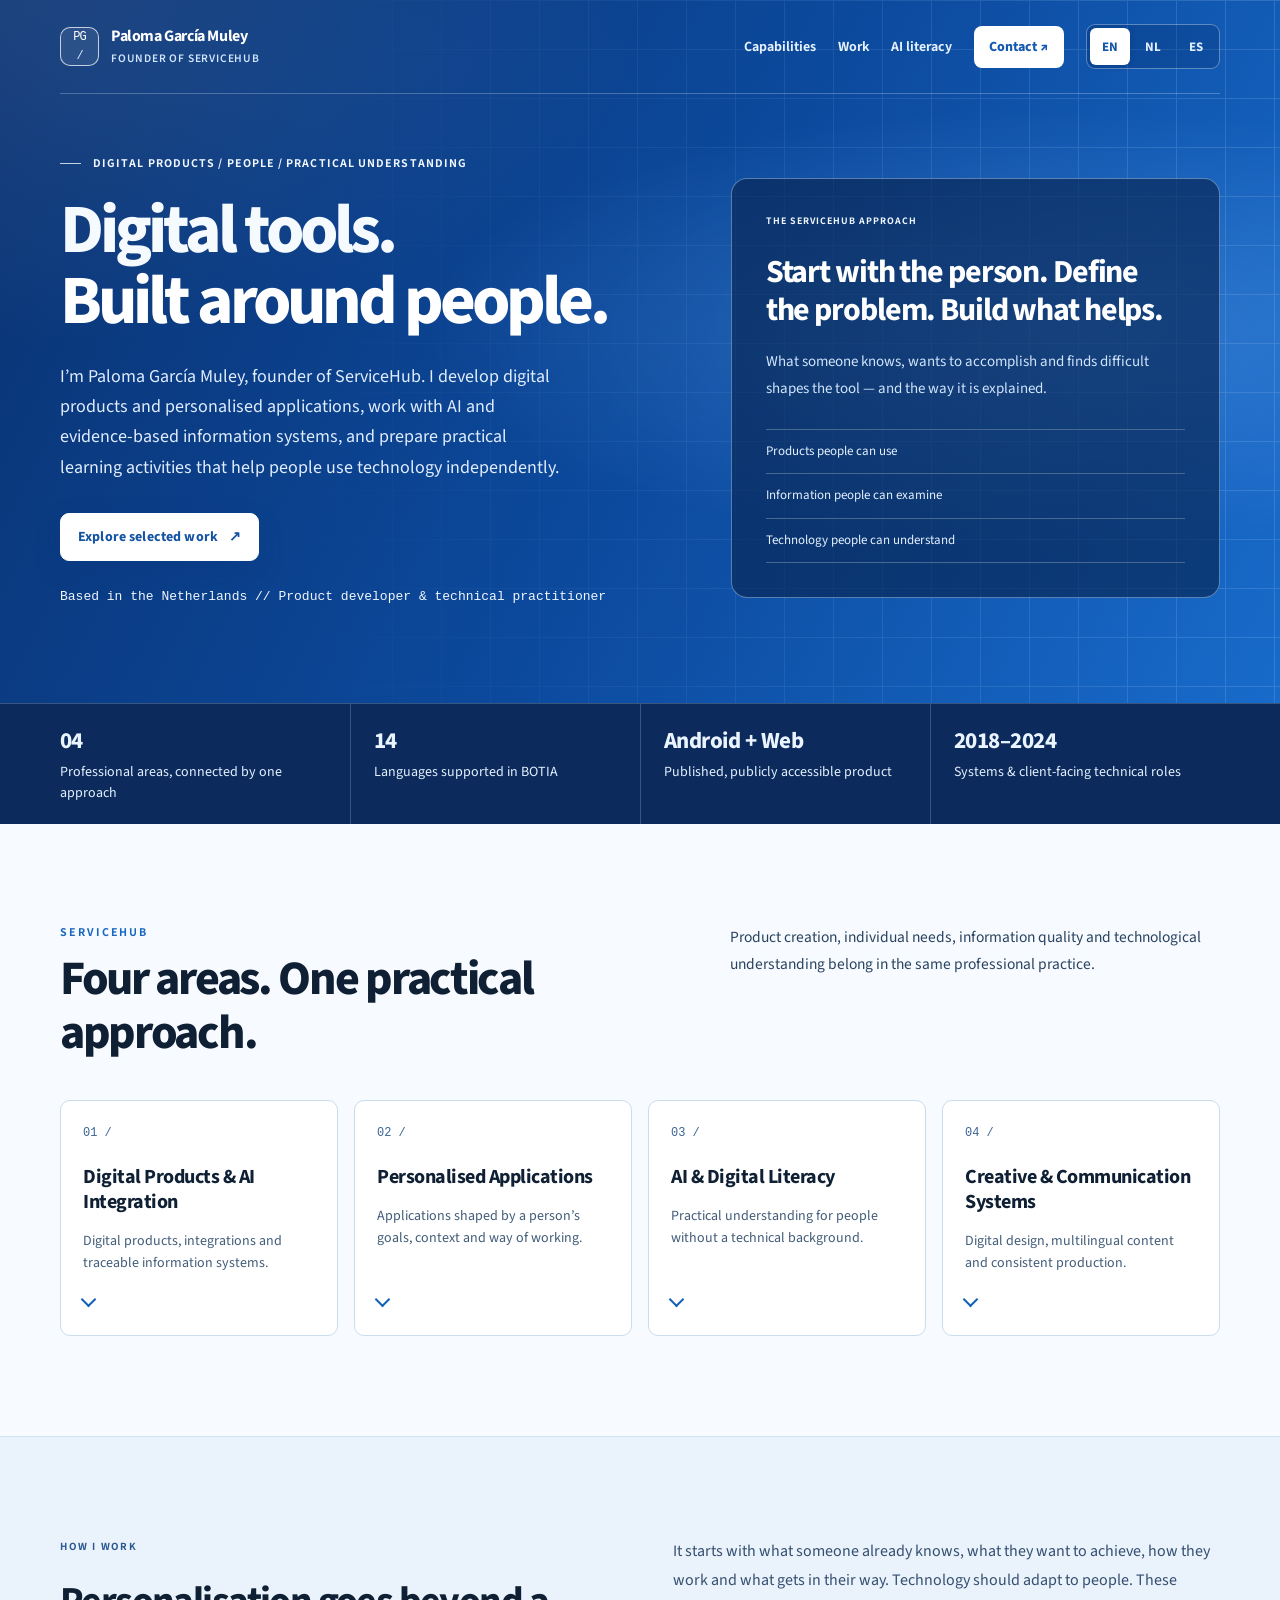
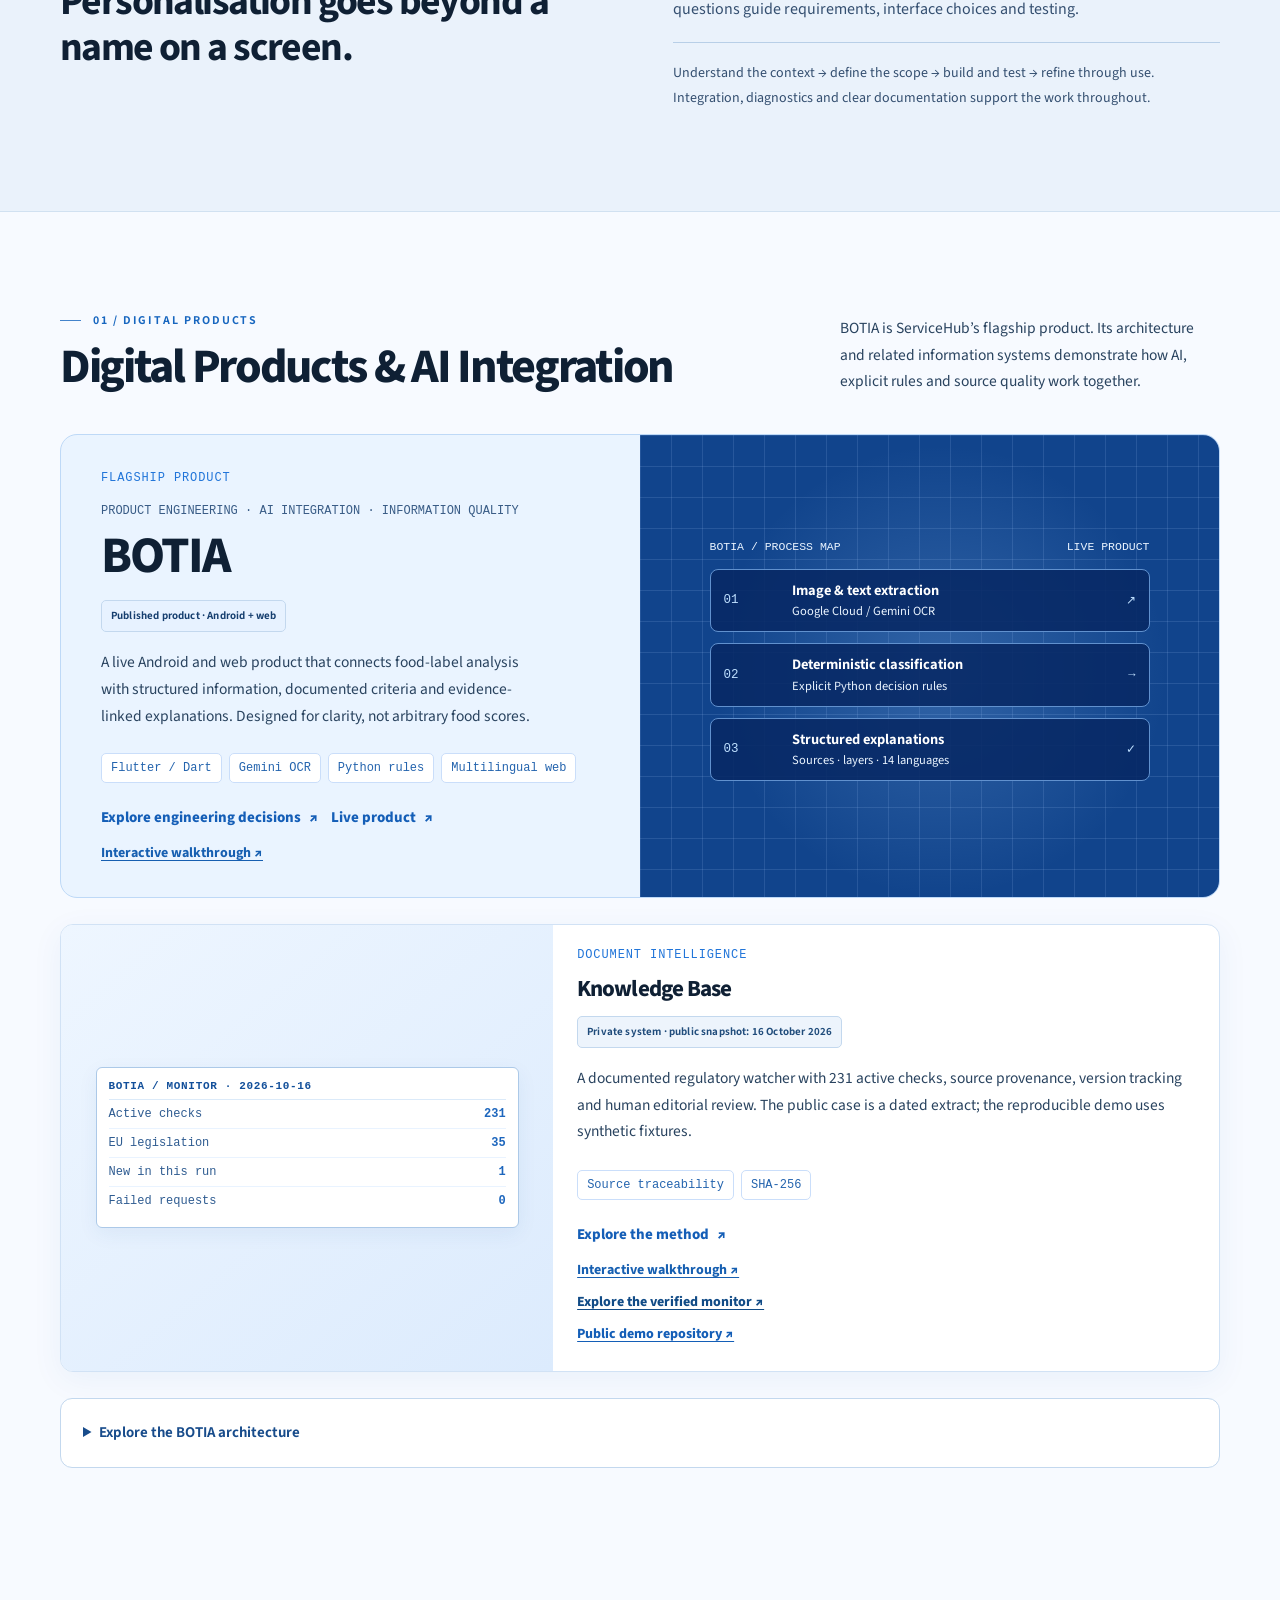
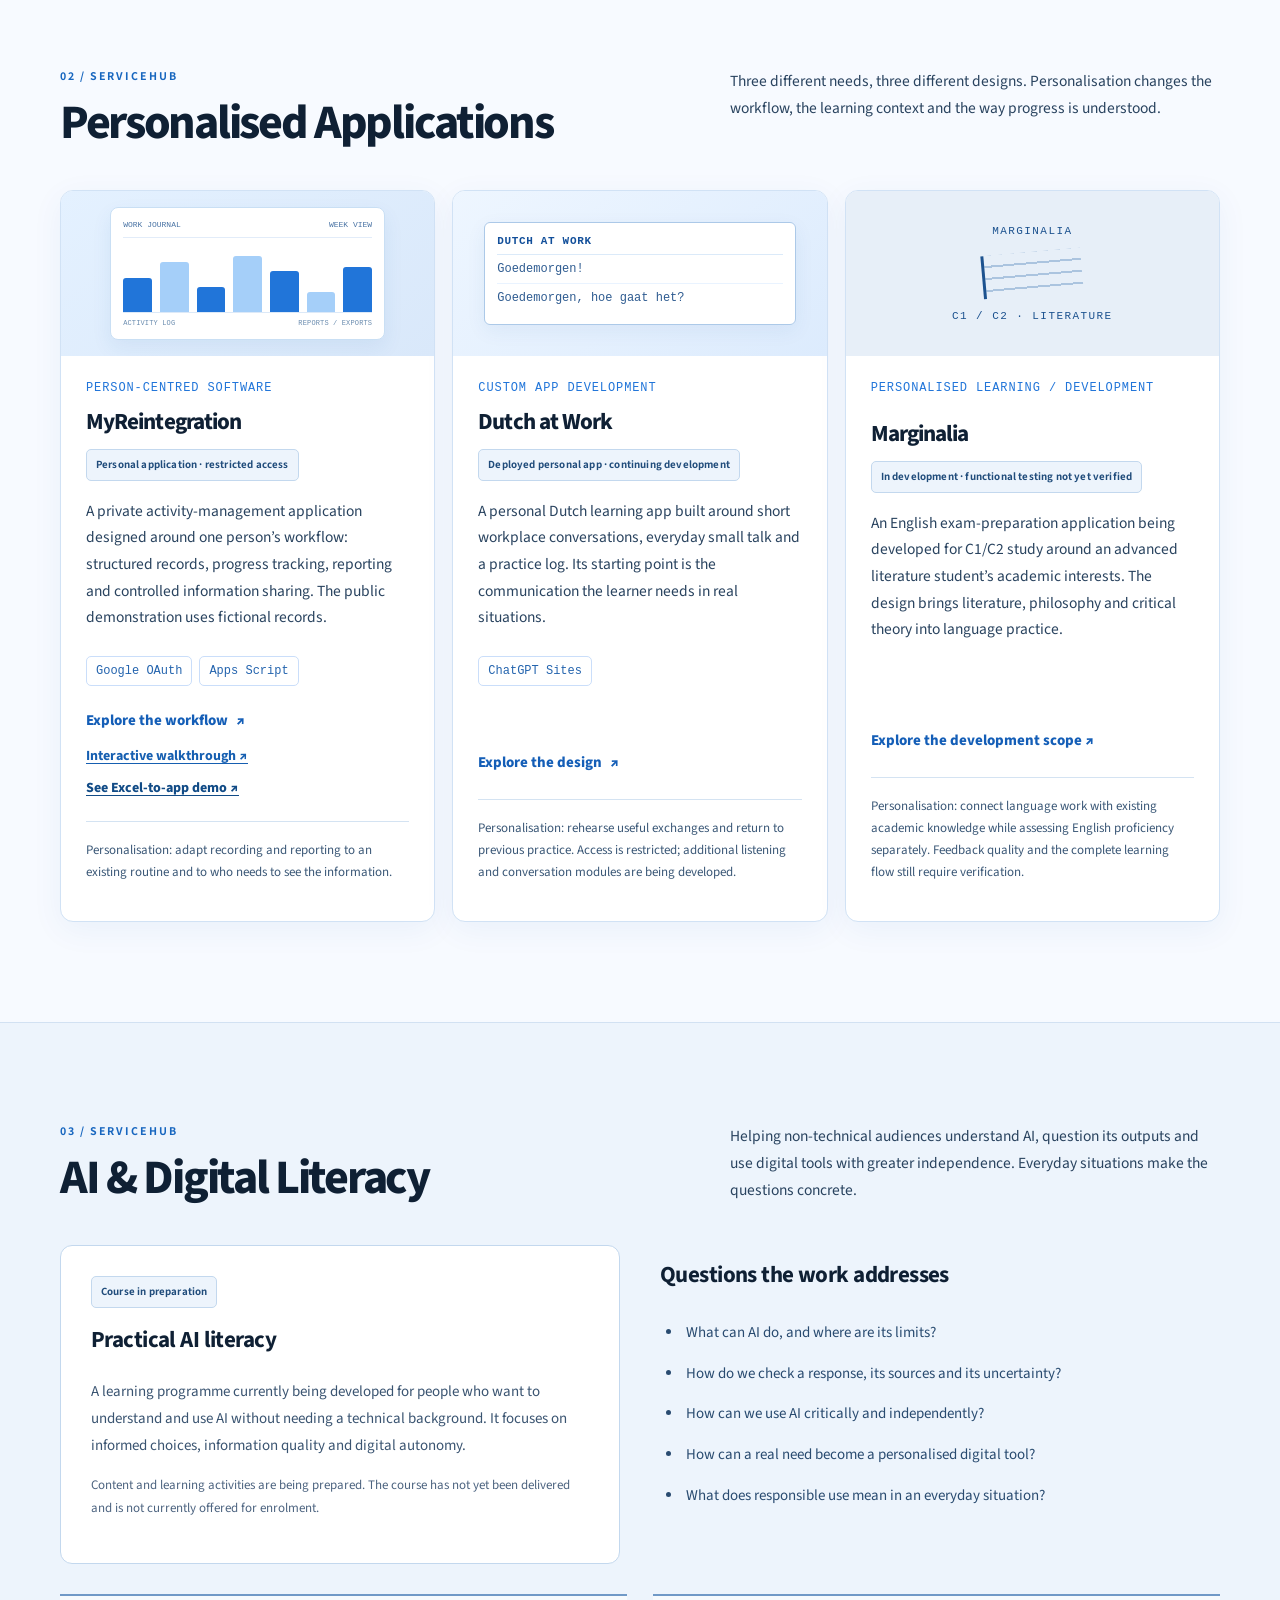
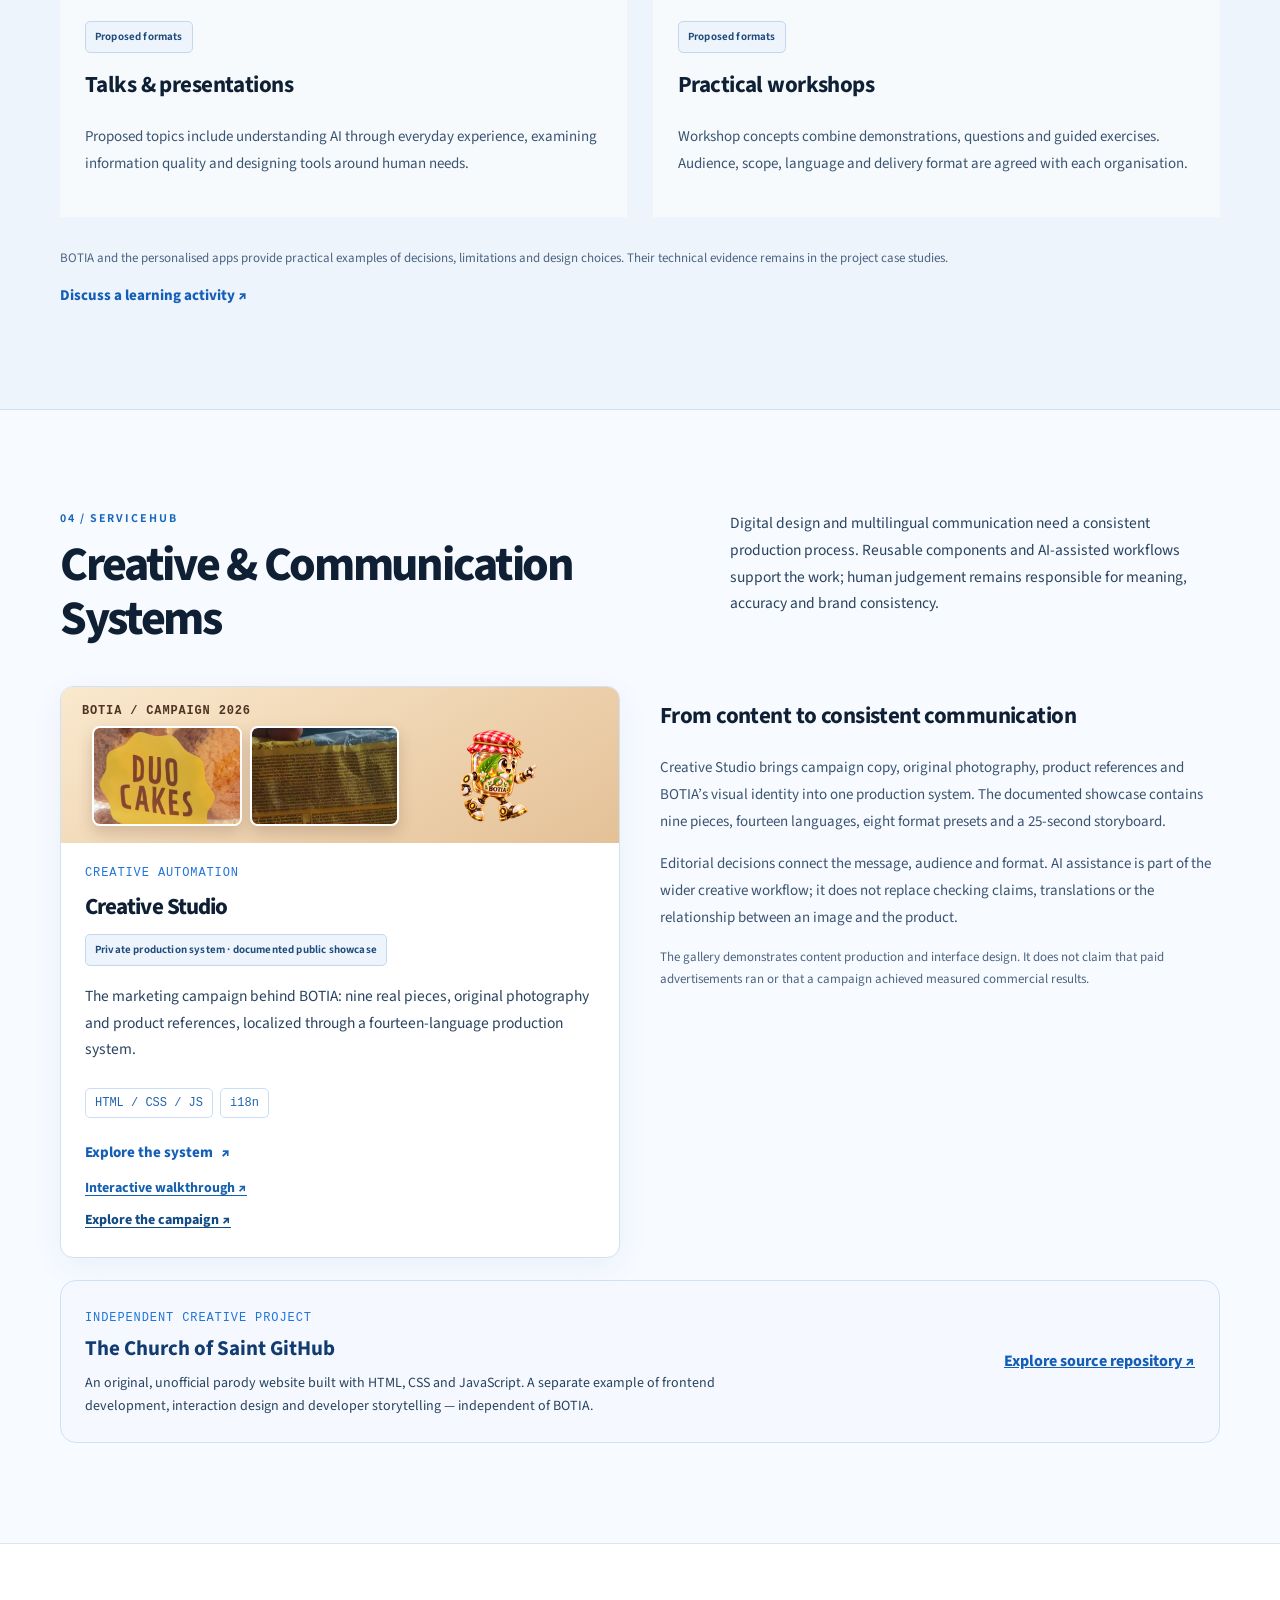
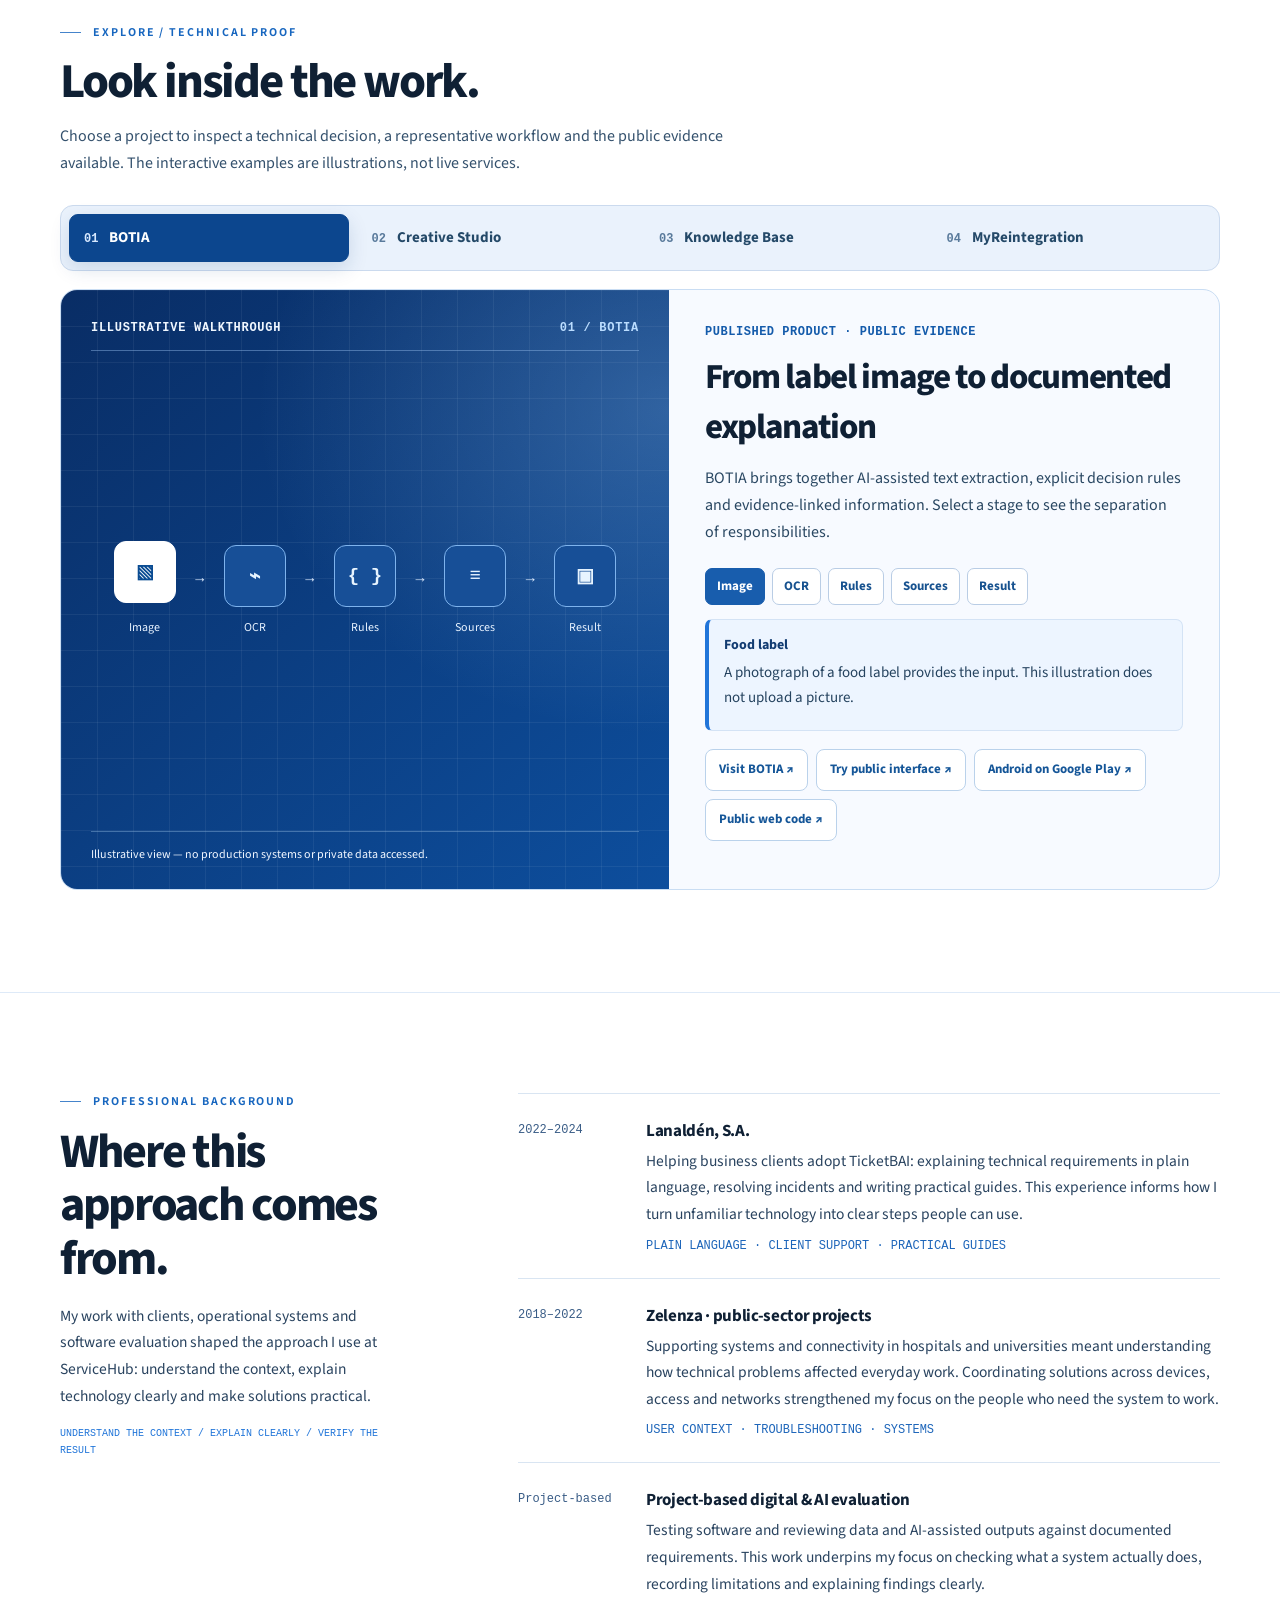
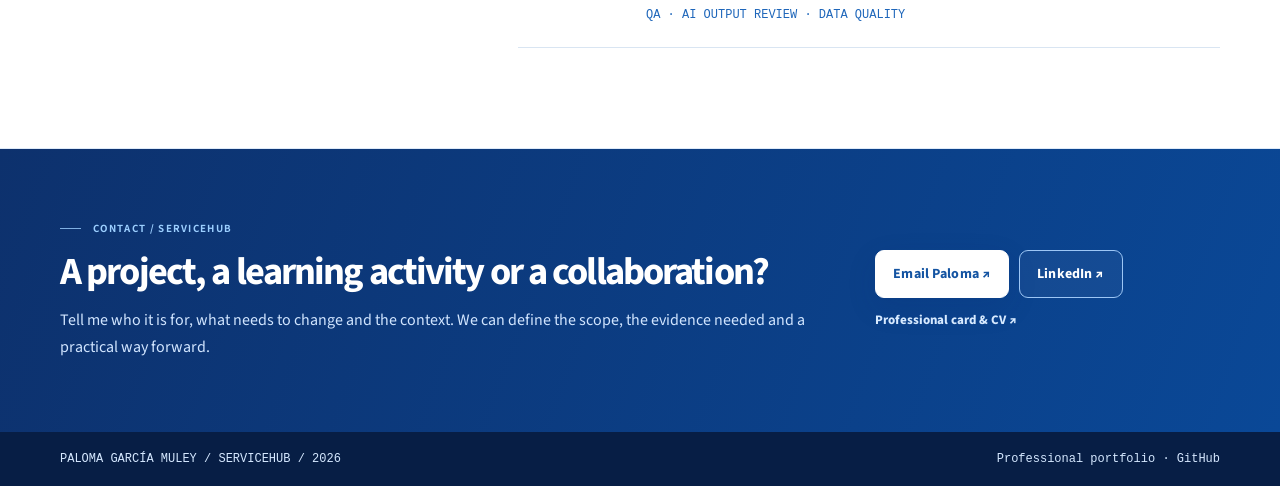
==== commit 7f237c2f: "Connect professional experience to ServiceHub's human-centred approach" ====
--- a/index.html
+++ b/index.html
@@ -287,7 +287,7 @@
         <span class="brand-label">Paloma García Muley <small>FOUNDER OF SERVICEHUB</small></span>
       </a>
       <button data-copy="menu-label" class="menu-toggle" type="button" aria-expanded="false" aria-controls="main-navigation">Menu</button><nav class="nav" aria-label="Main navigation" id="main-navigation">
-        <a href="#services">Capabilities</a><a href="#work">Work</a><a data-copy="nav-literacy" href="#literacy">AI literacy</a><a href="#experience">Experience</a><a class="nav-contact" href="#contact">Contact ↗</a>
+        <a href="#services">Capabilities</a><a href="#work">Work</a><a data-copy="nav-literacy" href="#literacy">AI literacy</a><a class="nav-contact" href="#contact">Contact ↗</a>
         </nav>
     <div class="lang-switch" role="group" aria-label="Portfolio language">
           <button type="button" data-lang="en" aria-pressed="true" lang="en" title="English">EN</button>
@@ -306,7 +306,6 @@
         <p class="hero-lede">I’m Paloma García Muley, founder of ServiceHub. I develop digital products and personalised applications, work with AI and evidence-based information systems, and prepare practical learning activities that help people use technology independently.</p>
         <div class="btn-row">
           <a class="btn btn-bright" href="#work">Explore selected work <span class="arrow">↗</span></a>
-          <a class="btn btn-outline" href="#experience">Professional background <span class="arrow">↘</span></a>
         </div>
         <p class="hero-subline">Based in the Netherlands <span aria-hidden="true">//</span> Product developer &amp; technical practitioner</p>
       </div>
@@ -466,14 +465,14 @@
       <div class="wrap experience-layout">
         <div class="experience-intro">
           <div class="eyebrow light"><span class="line"></span>PROFESSIONAL BACKGROUND</div>
-          <h2 id="experience-title">Experience beyond the portfolio.</h2>
-          <p>The projects above are recent, selected demonstrations of technical capability. They build on earlier professional assignments in client support, systems implementation and operational troubleshooting.</p>
-          <p style="font:10px/1.7 var(--mono);color:#2175D9">CLIENT SYSTEMS / PUBLIC SECTOR / SOFTWARE EVALUATION</p>
+          <h2 id="experience-title">Where this approach comes from.</h2>
+          <p>My work with clients, operational systems and software evaluation shaped the approach I use at ServiceHub: understand the context, explain technology clearly and make solutions practical.</p>
+          <p style="font:10px/1.7 var(--mono);color:#2175D9">UNDERSTAND THE CONTEXT / EXPLAIN CLEARLY / VERIFY THE RESULT</p>
         </div>
         <div class="experience-table">
-          <div class="exp-row"><div class="date">2022–2024</div><div><h3>Lanaldén, S.A.</h3><p>TicketBAI implementation support for business customers, technical incident analysis, process improvement and practical operational documentation.</p><div class="exp-tech">SYSTEM INTEGRATION · B2B SUPPORT · PROCEDURES</div></div></div>
-          <div class="exp-row"><div class="date">2018–2022</div><div><h3>Zelenza · public-sector projects</h3><p>Systems and connectivity support in complex environments including hospitals and universities, coordinating solutions across devices, access and networking.</p><div class="exp-tech">CONNECTIVITY · TROUBLESHOOTING · INFRASTRUCTURE</div></div></div>
-          <div class="exp-row"><div class="date">Project-based</div><div><h3>Project-based digital &amp; AI evaluation</h3><p>Software testing, issue reporting, data review and evaluation of AI-assisted outputs under documented requirements. </p><div class="exp-tech">QA · AI OUTPUT REVIEW · DATA QUALITY</div></div></div>
+          <div class="exp-row"><div class="date">2022–2024</div><div><h3>Lanaldén, S.A.</h3><p>Helping business clients adopt TicketBAI: explaining technical requirements in plain language, resolving incidents and writing practical guides. This experience informs how I turn unfamiliar technology into clear steps people can use.</p><div class="exp-tech">PLAIN LANGUAGE · CLIENT SUPPORT · PRACTICAL GUIDES</div></div></div>
+          <div class="exp-row"><div class="date">2018–2022</div><div><h3>Zelenza · public-sector projects</h3><p>Supporting systems and connectivity in hospitals and universities meant understanding how technical problems affected everyday work. Coordinating solutions across devices, access and networks strengthened my focus on the people who need the system to work.</p><div class="exp-tech">USER CONTEXT · TROUBLESHOOTING · SYSTEMS</div></div></div>
+          <div class="exp-row"><div class="date">Project-based</div><div><h3>Project-based digital &amp; AI evaluation</h3><p>Testing software and reviewing data and AI-assisted outputs against documented requirements. This work underpins my focus on checking what a system actually does, recording limitations and explaining findings clearly.</p><div class="exp-tech">QA · AI OUTPUT REVIEW · DATA QUALITY</div></div></div>
         </div>
       </div>
     </section>
@@ -598,7 +597,7 @@
   // No automated translation, analytics, tracking pixels or credential storage.
   (()=>{
     'use strict';
-    const entries=[{"selector":".brand-label small","mode":"text","en":"FOUNDER OF SERVICEHUB","nl":"OPRICHTER VAN SERVICEHUB","es":"FUNDADORA DE SERVICEHUB"},{"selector":".nav a[href=\"#work\"]","mode":"text","en":"Work","nl":"Projecten","es":"Proyectos"},{"selector":".nav a[href=\"#experience\"]","mode":"text","en":"Experience","nl":"Ervaring","es":"Experiencia"},{"selector":".nav a[href=\"#services\"]","mode":"text","en":"Capabilities","nl":"Diensten","es":"Servicios"},{"selector":".nav a.nav-contact","mode":"text","en":"Contact ↗","nl":"Contact ↗","es":"Contacto ↗"},{"selector":".hero-left .eyebrow","mode":"last","en":"Digital products / people / practical understanding","nl":"Digitale producten / mensen / praktisch inzicht","es":"Productos digitales / personas / comprensión práctica"},{"selector":"#hero-title","mode":"html","en":"Digital tools.<br><em>Built around people.</em>","nl":"Digitale tools.<br><em>Rond mensen gebouwd.</em>","es":"Herramientas digitales.<br><em>Pensadas para las personas.</em>"},{"selector":".hero-lede","mode":"text","en":"I’m Paloma García Muley, founder of ServiceHub. I develop digital products and personalised applications, work with AI and evidence-based information systems, and prepare practical learning activities that help people use technology independently.","nl":"Ik ben Paloma García Muley, oprichter van ServiceHub. Ik ontwikkel digitale producten en apps op maat, werk met AI en op bronnen gebaseerde informatiesystemen, en bereid praktische leeractiviteiten voor die mensen helpen technologie zelfstandig te gebruiken.","es":"Soy Paloma García Muley, fundadora de ServiceHub. Desarrollo productos digitales y aplicaciones personalizadas, trabajo con IA y sistemas de información basados en fuentes, y preparo actividades prácticas para utilizar la tecnología con autonomía."},{"selector":".hero-left .btn-bright","mode":"first","en":"Explore selected work ","nl":"Bekijk geselecteerd werk ","es":"Ver proyectos seleccionados "},{"selector":".hero-left .btn-outline","mode":"first","en":"Professional background ","nl":"Professionele ervaring ","es":"Trayectoria profesional "},{"selector":".hero-subline","mode":"first","en":"Based in the Netherlands ","nl":"Gevestigd in Nederland ","es":"Con base en Países Bajos "},{"selector":".hero-subline","mode":"last","en":" Product developer & technical practitioner","nl":" Productontwikkelaar en technisch professional","es":" Desarrolladora de productos y profesional de la tecnología"},{"selector":".schema-head>span:first-child","mode":"text","en":"ARCHITECTURE / SELECTED WORK","nl":"ARCHITECTUUR / GESELECTEERD WERK","es":"ARQUITECTURA / PROYECTOS"},{"selector":".schema-head .status","mode":"last","en":" DOCUMENTED","nl":" GEDOCUMENTEERD","es":" DOCUMENTADO"},{"selector":".schema-label","mode":"text","en":"Product logic → meaningful explanation","nl":"Productlogica → begrijpelijke uitleg","es":"Lógica del producto → explicación comprensible"},{"selector":".pipeline .pipe-node:nth-child(1) .pipe-name","mode":"text","en":"Input","nl":"Invoer","es":"Entrada"},{"selector":".pipeline .pipe-node:nth-child(1) .pipe-small","mode":"text","en":"image","nl":"afbeelding","es":"imagen"},{"selector":".pipeline .pipe-node:nth-child(2) .pipe-small","mode":"text","en":"AI","nl":"AI","es":"IA"},{"selector":".pipeline .pipe-node:nth-child(3) .pipe-name","mode":"text","en":"Rules","nl":"Regels","es":"Reglas"},{"selector":".pipeline .pipe-node:nth-child(4) .pipe-name","mode":"text","en":"Sources","nl":"Bronnen","es":"Fuentes"},{"selector":".pipeline .pipe-node:nth-child(4) .pipe-small","mode":"text","en":"evidence","nl":"bewijs","es":"evidencia"},{"selector":".pipeline .pipe-node:nth-child(5) .pipe-name","mode":"text","en":"Output","nl":"Uitvoer","es":"Salida"},{"selector":".pipeline .pipe-node:nth-child(5) .pipe-small","mode":"text","en":"layers","nl":"lagen","es":"capas"},{"selector":".terminal .terminal-top span","mode":"text","en":"botia / system.flow","nl":"botia / systeem.stroom","es":"botia / sistema.flujo"},{"selector":".terminal p:first-of-type .dim","mode":"text","en":"// Representative technical flow","nl":"// Schematische technische stroom","es":"// Flujo técnico ilustrativo"},{"selector":".schematic-bottom span:first-child","mode":"text","en":"SEPARATE EXTRACTION FROM DECISION LOGIC","nl":"EXTRACTIE GESCHEIDEN VAN BESLISLOGICA","es":"EXTRACCIÓN SEPARADA DE LA LÓGICA DE DECISIÓN"},{"selector":".schematic-bottom span:last-child","mode":"text","en":"BOTIA","nl":"BOTIA","es":"BOTIA"},{"selector":".proofbar .proof:nth-child(1) span","mode":"text","en":"Professional areas, connected by one approach","nl":"Werkgebieden met één gezamenlijke aanpak","es":"Áreas profesionales con una forma común de trabajar"},{"selector":".proofbar .proof:nth-child(2) span","mode":"text","en":"Languages supported in BOTIA","nl":"Talen ondersteund door BOTIA","es":"Idiomas disponibles en BOTIA"},{"selector":".proofbar .proof:nth-child(3) span","mode":"text","en":"Published, publicly accessible product","nl":"Gepubliceerd en publiek toegankelijk product","es":"Producto publicado y accesible al público"},{"selector":".proofbar .proof:nth-child(4) span","mode":"text","en":"Systems & client-facing technical roles","nl":"Technische functies en klantprojecten","es":"Experiencia técnica y trabajo con clientes"},{"selector":"#work .section-head .eyebrow","mode":"last","en":"01 / DIGITAL PRODUCTS","nl":"01 / DIGITALE PRODUCTEN","es":"01 / PRODUCTOS DIGITALES"},{"selector":"#work-title","mode":"text","en":"Digital Products & AI Integration","nl":"Digitale producten en AI-integratie","es":"Productos digitales e integración de IA"},{"selector":"#work .section-note","mode":"text","en":"BOTIA is ServiceHub’s flagship product. Its architecture and related information systems demonstrate how AI, explicit rules and source quality work together.","nl":"BOTIA is het belangrijkste product van ServiceHub. De architectuur en bijbehorende informatiesystemen laten zien hoe AI, expliciete regels en bronkwaliteit samenwerken.","es":"BOTIA es el producto principal de ServiceHub. Su arquitectura y sus sistemas de información muestran cómo se combinan IA, reglas explícitas y calidad de las fuentes."},{"selector":".feature .project-no","mode":"text","en":"FLAGSHIP PRODUCT","nl":"HOOFDPROJECT","es":"PROYECTO PRINCIPAL"},{"selector":".feature .project-category","mode":"text","en":"PRODUCT ENGINEERING · AI INTEGRATION · INFORMATION QUALITY","nl":"PRODUCTONTWIKKELING · AI-INTEGRATIE · INFORMATIEKWALITEIT","es":"DESARROLLO DE PRODUCTO · INTEGRACIÓN DE IA · CALIDAD DE INFORMACIÓN"},{"selector":".feature-copy>p:not(.project-status)","mode":"text","en":"A live Android and web product that connects food-label analysis with structured information, documented criteria and evidence-linked explanations. Designed for clarity, not arbitrary food scores.","nl":"Een gepubliceerd Android- en webproduct dat etiketanalyses verbindt met gestructureerde informatie, vastgelegde criteria en uitleg met bronverwijzingen. Gericht op duidelijkheid, zonder willekeurige voedselscores.","es":"Un producto Android y web publicado que conecta el análisis de etiquetas con información estructurada, criterios documentados y explicaciones respaldadas por fuentes. Diseñado para explicar, sin puntuaciones alimentarias arbitrarias."},{"selector":".feature-copy .tag:last-child","mode":"text","en":"Multilingual web","nl":"Meertalige website","es":"Web multilingüe"},{"selector":".feature-copy button[data-case=\"botia\"]","mode":"first","en":"Explore engineering decisions ","nl":"Technische keuzes bekijken ","es":"Explorar decisiones técnicas "},{"selector":".feature-copy a.text-link","mode":"first","en":"Live product ","nl":"Bekijk product ","es":"Ver producto "},{"selector":".feature-visual-header span:first-child","mode":"text","en":"BOTIA / PROCESS MAP","nl":"BOTIA / PROCESOVERZICHT","es":"BOTIA / MAPA DE PROCESO"},{"selector":".feature-visual-header span:last-child","mode":"text","en":"LIVE PRODUCT","nl":"LIVE PRODUCT","es":"PRODUCTO PUBLICADO"},{"selector":".panel-stack .diagram-step:nth-child(2) .main","mode":"text","en":"Image & text extraction","nl":"Beeld- en tekstextractie","es":"Extracción de imagen y texto"},{"selector":".panel-stack .diagram-step:nth-child(3) .main","mode":"text","en":"Deterministic classification","nl":"Deterministische classificatie","es":"Clasificación determinista"},{"selector":".panel-stack .diagram-step:nth-child(3) .sub","mode":"text","en":"Explicit Python decision rules","nl":"Expliciete beslisregels in Python","es":"Reglas de decisión explícitas en Python"},{"selector":".panel-stack .diagram-step:nth-child(4) .main","mode":"text","en":"Structured explanations","nl":"Gestructureerde uitleg","es":"Explicaciones estructuradas"},{"selector":".panel-stack .diagram-step:nth-child(4) .sub","mode":"text","en":"Sources · layers · 14 languages","nl":"Bronnen · lagen · 14 talen","es":"Fuentes · capas · 14 idiomas"},{"selector":"#creative-studio .project-no","mode":"text","en":"CREATIVE AUTOMATION","nl":"CREATIEVE AUTOMATISERING","es":"AUTOMATIZACIÓN CREATIVA"},{"selector":"#creative-studio .card-desc","mode":"text","en":"The marketing campaign behind BOTIA: nine real pieces, original photography and product references, localized through a fourteen-language production system.","nl":"De marketingcampagne achter BOTIA: negen echte onderdelen, originele foto’s en productreferenties, gemaakt via een productiesysteem in veertien talen.","es":"La campaña de marketing de BOTIA: nueve piezas auténticas, fotografías originales y pantallas de la aplicación, organizadas en un sistema de producción para catorce idiomas."},{"selector":"#creative-studio button","mode":"first","en":"Explore the system ","nl":"Ontdek het systeem ","es":"Explorar el sistema "},{"selector":"#knowledge-base .project-no","mode":"text","en":"DOCUMENT INTELLIGENCE","nl":"DOCUMENT-INTELLIGENTIE","es":"INTELIGENCIA DOCUMENTAL"},{"selector":"#knowledge-base .card-desc","mode":"text","en":"A documented regulatory watcher with 231 active checks, source provenance, version tracking and human editorial review. The public case is a dated extract; the reproducible demo uses synthetic fixtures.","nl":"Een gedocumenteerde regelgevingsmonitor met 231 actieve controles, bronherkomst, versiebeheer en menselijke redactionele beoordeling. De openbare casestudy is een gedateerd fragment; de reproduceerbare demo gebruikt synthetische testgegevens.","es":"Monitor regulatorio documentado con 231 comprobaciones activas, trazabilidad, seguimiento de versiones y revisión editorial humana. El caso público es un extracto fechado; la demo reproducible utiliza datos sintéticos."},{"selector":"#knowledge-base .tag:first-child","mode":"text","en":"Source traceability","nl":"Brontraceerbaarheid","es":"Trazabilidad de fuentes"},{"selector":"#knowledge-base button","mode":"first","en":"Explore the method ","nl":"Ontdek de methode ","es":"Explorar el método "},{"selector":"#myreintegration .project-no","mode":"text","en":"PERSON-CENTRED SOFTWARE","nl":"SOFTWARE VOOR EEN PERSOON","es":"SOFTWARE PARA UNA PERSONA"},{"selector":"#myreintegration .card-desc","mode":"text","en":"A private activity-management application designed around one person’s workflow: structured records, progress tracking, reporting and controlled information sharing. The public demonstration uses fictional records.","nl":"Een privéapp voor activiteitenbeheer, ontworpen rond de werkwijze van één persoon: gestructureerde invoer, voortgang, rapportages en gecontroleerd delen van informatie. De openbare demonstratie gebruikt fictieve gegevens.","es":"Aplicación privada de gestión de actividades diseñada alrededor del flujo de trabajo de una persona: registros estructurados, seguimiento, informes y acceso controlado a la información. La demostración pública utiliza datos ficticios."},{"selector":"#myreintegration button","mode":"first","en":"Explore the workflow ","nl":"Bekijk de workflow ","es":"Explorar el flujo "},{"selector":"#knowledge-base .art-kb .doc-ledger .head","mode":"text","en":"BOTIA / MONITOR · 2026-10-16","nl":"BOTIA / MONITOR · 2026-10-16","es":"BOTIA / MONITOR · 2026-10-16"},{"selector":"#knowledge-base .art-kb .doc-ledger .line:nth-child(2) span:first-child","mode":"text","en":"Active checks","nl":"Actieve controles","es":"Comprobaciones activas"},{"selector":"#knowledge-base .art-kb .doc-ledger .line:nth-child(2) span:last-child","mode":"text","en":"231","nl":"231","es":"231"},{"selector":"#knowledge-base .art-kb .doc-ledger .line:nth-child(3) span:first-child","mode":"text","en":"EU legislation","nl":"EU-wetgeving","es":"Normativa UE"},{"selector":"#knowledge-base .art-kb .doc-ledger .line:nth-child(4) span:first-child","mode":"text","en":"New in this run","nl":"Nieuw in deze controle","es":"Novedades en esta ejecución"},{"selector":"#knowledge-base .art-kb .doc-ledger .line:nth-child(4) span:last-child","mode":"text","en":"1","nl":"1","es":"1"},{"selector":"#knowledge-base .art-kb .doc-ledger .line:nth-child(5) span:first-child","mode":"text","en":"Failed requests","nl":"Mislukte verzoeken","es":"Consultas fallidas"},{"selector":"#knowledge-base .art-kb .doc-ledger .line:nth-child(5) span:last-child","mode":"text","en":"0","nl":"0","es":"0"},{"selector":".art-mr .mini-dashboard header span:first-child","mode":"text","en":"WORK JOURNAL","nl":"WERKJOURNAAL","es":"DIARIO DE ACTIVIDADES"},{"selector":".art-mr .mini-dashboard header span:last-child","mode":"text","en":"WEEK VIEW","nl":"WEEKOVERZICHT","es":"VISTA SEMANAL"},{"selector":".art-mr .mini-dashboard footer span:first-child","mode":"text","en":"ACTIVITY LOG","nl":"ACTIVITEITEN","es":"ACTIVIDADES"},{"selector":".art-mr .mini-dashboard footer span:last-child","mode":"text","en":"REPORTS / EXPORTS","nl":"RAPPORTEN / EXPORT","es":"INFORMES / EXPORTACIÓN"},{"selector":"#experience .eyebrow","mode":"last","en":"PROFESSIONAL BACKGROUND","nl":"PROFESSIONELE ERVARING","es":"EXPERIENCIA PROFESIONAL"},{"selector":"#experience-title","mode":"text","en":"Experience beyond the portfolio.","nl":"Ervaring buiten het portfolio.","es":"Experiencia más allá del portfolio."},{"selector":".experience-intro>p:first-of-type","mode":"text","en":"The projects above are recent, selected demonstrations of technical capability. They build on earlier professional assignments in client support, systems implementation and operational troubleshooting.","nl":"Deze projecten zijn recente voorbeelden van mijn technische werk. Ze bouwen voort op eerdere opdrachten voor klanten, systeemimplementatie en het oplossen van operationele problemen.","es":"Estos proyectos son una selección reciente de mi trabajo técnico. Se apoyan en mi experiencia anterior con clientes, implantación de sistemas y resolución de problemas operativos."},{"selector":".experience-intro>p:last-of-type","mode":"text","en":"CLIENT SYSTEMS / PUBLIC SECTOR / SOFTWARE EVALUATION","nl":"KLANTSYSTEMEN / PUBLIEKE SECTOR / SOFTWARE-EVALUATIE","es":"SISTEMAS DE CLIENTES / SECTOR PÚBLICO / EVALUACIÓN DE SOFTWARE"},{"selector":".exp-row:nth-child(1) p","mode":"text","en":"TicketBAI implementation support for business customers, technical incident analysis, process improvement and practical operational documentation.","nl":"Ondersteuning bij de implementatie van TicketBAI voor zakelijke klanten, analyse van technische incidenten, procesverbetering en praktische documentatie.","es":"Apoyo a la implantación de TicketBAI para clientes empresariales, análisis de incidencias técnicas, mejora de procesos y documentación operativa."},{"selector":".exp-row:nth-child(1) .exp-tech","mode":"text","en":"SYSTEM INTEGRATION · B2B SUPPORT · PROCEDURES","nl":"SYSTEEMINTEGRATIE · B2B-ONDERSTEUNING · PROCEDURES","es":"INTEGRACIÓN DE SISTEMAS · SOPORTE B2B · PROCEDIMIENTOS"},{"selector":".exp-row:nth-child(2) h3","mode":"text","en":"Zelenza · public-sector projects","nl":"Zelenza · projecten publieke sector","es":"Zelenza · proyectos del sector público"},{"selector":".exp-row:nth-child(2) p","mode":"text","en":"Systems and connectivity support in complex environments including hospitals and universities, coordinating solutions across devices, access and networking.","nl":"Ondersteuning van systemen en verbindingen in complexe omgevingen, waaronder ziekenhuizen en universiteiten. Oplossingen werden afgestemd tussen apparaten, toegangsbeheer en netwerken.","es":"Soporte de sistemas y conectividad en entornos complejos, incluidos hospitales y universidades, coordinando soluciones de dispositivos, accesos y redes."},{"selector":".exp-row:nth-child(2) .exp-tech","mode":"text","en":"CONNECTIVITY · TROUBLESHOOTING · INFRASTRUCTURE","nl":"CONNECTIVITEIT · PROBLEEMANALYSE · INFRASTRUCTUUR","es":"CONECTIVIDAD · DIAGNÓSTICO · INFRAESTRUCTURA"},{"selector":".exp-row:nth-child(3) .date","mode":"text","en":"Project-based","nl":"Op projectbasis","es":"Por proyectos"},{"selector":".exp-row:nth-child(3) h3","mode":"text","en":"Project-based digital & AI evaluation","nl":"Projectmatig digitaal werk en AI-evaluatie","es":"Evaluación digital y de IA por proyectos"},{"selector":".exp-row:nth-child(3) p","mode":"text","en":"Software testing, issue reporting, data review and evaluation of AI-assisted outputs under documented requirements. ","nl":"Softwaretests, foutmeldingen, gegevensbeoordeling en evaluatie van AI-ondersteunde resultaten volgens vastgelegde eisen.","es":"Pruebas de software, informes de errores, revisión de datos y evaluación de resultados de IA conforme a requisitos documentados."},{"selector":".exp-row:nth-child(3) .exp-tech","mode":"text","en":"QA · AI OUTPUT REVIEW · DATA QUALITY","nl":"TESTEN · AI-OUTPUTBEOORDELING · DATAKWALITEIT","es":"PRUEBAS · EVALUACIÓN DE IA · CALIDAD DE DATOS"},{"selector":".footer-cta .eyebrow","mode":"last","en":"CONTACT / SERVICEHUB","nl":"CONTACT / SERVICEHUB","es":"CONTACTO / SERVICEHUB"},{"selector":".footer-cta h2","mode":"text","en":"A project, a learning activity or a collaboration?","nl":"Een project, leeractiviteit of samenwerking?","es":"¿Un proyecto, una actividad formativa o una colaboración?"},{"selector":".footer-cta p","mode":"text","en":"Tell me who it is for, what needs to change and the context. We can define the scope, the evidence needed and a practical way forward.","nl":"Vertel voor wie het is, wat er moet veranderen en in welke context. Samen bepalen we de afbakening, de benodigde onderbouwing en een praktische aanpak.","es":"Cuéntame para quién es, qué necesita cambiar y en qué contexto. Podemos definir el alcance, las evidencias necesarias y una forma práctica de avanzar."},{"selector":".footer-links .btn-bright","mode":"first","en":"Email Paloma ↗","nl":"Mail Paloma ","es":"Escribir a Paloma "},{"selector":".footer-small .wrap span:first-child","mode":"text","en":"PALOMA GARCÍA MULEY / SERVICEHUB / 2026","nl":"PALOMA GARCÍA MULEY / SERVICEHUB / 2026","es":"PALOMA GARCÍA MULEY / SERVICEHUB / 2026"},{"selector":".footer-small .wrap span:last-child","mode":"first","en":"Professional portfolio · ","nl":"Professioneel portfolio · ","es":"Portfolio profesional · "},{"selector":".case-body .case-block:nth-child(1) h3","mode":"text","en":"Problem & scope","nl":"Probleem en scope","es":"Problema y alcance"},{"selector":".case-body .case-block:nth-child(2) h3","mode":"text","en":"Design & implementation","nl":"Ontwerp en uitvoering","es":"Diseño e implementación"},{"selector":".case-body .case-block:nth-child(3) h3","mode":"text","en":"What this demonstrates","nl":"Wat dit aantoont","es":"Qué demuestra"},{"selector":".case-body .case-block:nth-child(5) h3","mode":"text","en":"Evidence & links","nl":"Bewijs en links","es":"Pruebas y enlaces"},{"selector":"#kb-public-demo-link","mode":"text","en":"Public demo repository ↗","nl":"Openbare demo-repository ↗","es":"Repositorio público de la demo ↗"},{"selector":"#additional-work-kicker","mode":"text","en":"INDEPENDENT CREATIVE PROJECT","nl":"ONAFHANKELIJK CREATIEF PROJECT","es":"PROYECTO CREATIVO INDEPENDIENTE"},{"selector":"#additional-work-title","mode":"text","en":"The Church of Saint GitHub","nl":"The Church of Saint GitHub","es":"The Church of Saint GitHub"},{"selector":"#additional-work-desc","mode":"text","en":"An original, unofficial parody website built with HTML, CSS and JavaScript. A separate example of frontend development, interaction design and developer storytelling — independent of BOTIA.","nl":"Een originele, niet-officiële parodiewebsite gebouwd met HTML, CSS en JavaScript. Een zelfstandig voorbeeld van frontendontwikkeling, interactieontwerp en creatieve communicatie voor ontwikkelaars — los van BOTIA.","es":"Una web original de parodia no oficial, desarrollada con HTML, CSS y JavaScript. Un ejemplo independiente de desarrollo frontend, diseño de interacciones y comunicación creativa sobre programación, separado de BOTIA."},{"selector":"#saint-github-link","mode":"text","en":"Explore source repository ↗","nl":"Bekijk de broncode ↗","es":"Ver el repositorio ↗"},{"selector":"#dutch-at-work .project-no","mode":"text","en":"CUSTOM APP DEVELOPMENT","nl":"APPONTWIKKELING OP MAAT","es":"CREACIÓN DE APPS PERSONALIZADAS"},{"selector":"#dutch-at-work .card-desc","mode":"text","en":"A personal Dutch learning app built around short workplace conversations, everyday small talk and a practice log. Its starting point is the communication the learner needs in real situations.","nl":"Een persoonlijke leerapp voor Nederlands met korte werkgesprekken, alledaagse praatjes en een oefenlogboek. Het uitgangspunt is de communicatie die de gebruiker in echte situaties nodig heeft.","es":"App personal de neerlandés basada en conversaciones laborales breves, charlas cotidianas y un registro de práctica. Parte de la comunicación que la persona necesita en situaciones reales."},{"selector":"#dutch-at-work [data-case=\"dutch\"]","mode":"first","en":"Explore the design ","nl":"Bekijk het ontwerp ","es":"Ver cómo se diseñó "},{"selector":"[data-copy=\"nav-literacy\"]","mode":"text","en":"AI literacy","nl":"AI-geletterdheid","es":"Alfabetización IA"},{"selector":"[data-copy=\"menu-label\"]","mode":"text","en":"Menu","nl":"Menu","es":"Menú"},{"selector":"[data-copy=\"skip\"]","mode":"text","en":"Skip to content","nl":"Ga naar inhoud","es":"Saltar al contenido"},{"selector":"[data-copy=\"perspective-kicker\"]","mode":"text","en":"THE SERVICEHUB APPROACH","nl":"DE AANPAK VAN SERVICEHUB","es":"LA FORMA DE TRABAJAR DE SERVICEHUB"},{"selector":"[data-copy=\"perspective-title\"]","mode":"text","en":"Start with the person. Define the problem. Build what helps.","nl":"Begin bij de persoon. Maak de vraag concreet. Bouw wat helpt.","es":"Partir de la persona. Entender el problema. Crear lo que ayuda."},{"selector":"[data-copy=\"perspective-body\"]","mode":"text","en":"What someone knows, wants to accomplish and finds difficult shapes the tool — and the way it is explained.","nl":"Wat iemand weet, wil bereiken en moeilijk vindt, bepaalt het hulpmiddel én de uitleg.","es":"Lo que una persona sabe, quiere conseguir y encuentra difícil orienta la herramienta y la manera de explicarla."},{"selector":"[data-copy=\"outcome1\"]","mode":"text","en":"Products people can use","nl":"Bruikbare producten","es":"Productos que se pueden utilizar"},{"selector":"[data-copy=\"outcome2\"]","mode":"text","en":"Information people can examine","nl":"Controleerbare informatie","es":"Información que se puede comprobar"},{"selector":"[data-copy=\"outcome3\"]","mode":"text","en":"Technology people can understand","nl":"Begrijpelijke technologie","es":"Tecnología que se puede comprender"},{"selector":"[data-copy=\"services-heading\"]","mode":"text","en":"Four areas. One practical approach.","nl":"Vier werkgebieden. Eén praktische aanpak.","es":"Cuatro áreas. Una forma práctica de trabajar."},{"selector":"[data-copy=\"services-intro\"]","mode":"text","en":"Product creation, individual needs, information quality and technological understanding belong in the same professional practice.","nl":"Productontwikkeling, persoonlijke behoeften, informatiekwaliteit en technologisch inzicht komen samen in mijn werk.","es":"La creación de productos, las necesidades individuales, la calidad de la información y la comprensión tecnológica forman parte de una misma práctica profesional."},{"selector":"[data-copy=\"products-overview\"]","mode":"text","en":"Digital Products & AI Integration","nl":"Digitale producten en AI-integratie","es":"Productos digitales e integración de IA"},{"selector":"[data-copy=\"products-overview-desc\"]","mode":"text","en":"Digital products, integrations and traceable information systems.","nl":"Digitale producten, integraties en herleidbare informatiesystemen.","es":"Productos digitales, integraciones y sistemas de información trazables."},{"selector":"[data-copy=\"personalised-apps-overview\"]","mode":"text","en":"Personalised Applications","nl":"Apps op maat","es":"Aplicaciones personalizadas"},{"selector":"[data-copy=\"personalised-apps-overview-desc\"]","mode":"text","en":"Applications shaped by a person’s goals, context and way of working.","nl":"Apps die aansluiten bij iemands doelen, omstandigheden en werkwijze.","es":"Aplicaciones adaptadas a objetivos, circunstancias y formas de trabajar."},{"selector":"[data-copy=\"literacy-overview\"]","mode":"text","en":"AI & Digital Literacy","nl":"AI-geletterdheid en digitale vaardigheden","es":"Alfabetización en IA y competencias digitales"},{"selector":"[data-copy=\"literacy-overview-desc\"]","mode":"text","en":"Practical understanding for people without a technical background.","nl":"Praktisch inzicht voor mensen zonder technische achtergrond.","es":"Comprensión práctica para personas sin formación técnica."},{"selector":"[data-copy=\"creative-overview\"]","mode":"text","en":"Creative & Communication Systems","nl":"Systemen voor creatie en communicatie","es":"Sistemas creativos y de comunicación"},{"selector":"[data-copy=\"creative-overview-desc\"]","mode":"text","en":"Digital design, multilingual content and consistent production.","nl":"Digitaal ontwerp, meertalige inhoud en consistente productie.","es":"Diseño digital, contenidos multilingües y producción coherente."},{"selector":"[data-copy=\"approach-kicker\"]","mode":"text","en":"HOW I WORK","nl":"MIJN WERKWIJZE","es":"CÓMO TRABAJO"},{"selector":"[data-copy=\"approach-title\"]","mode":"text","en":"Personalisation goes beyond a name on a screen.","nl":"Personalisatie gaat verder dan een naam op een scherm.","es":"Personalizar va más allá de poner un nombre en una pantalla."},{"selector":"[data-copy=\"approach-body\"]","mode":"text","en":"It starts with what someone already knows, what they want to achieve, how they work and what gets in their way. Technology should adapt to people. These questions guide requirements, interface choices and testing.","nl":"Het begint bij wat iemand al weet, wil bereiken, hoe diegene werkt en welke moeilijkheden daarbij ontstaan. Technologie moet zich aanpassen aan mensen. Deze vragen bepalen de eisen, de interface en de tests.","es":"Empieza por lo que una persona ya sabe, lo que quiere conseguir, cómo trabaja y qué dificultades encuentra. La tecnología debe adaptarse a las personas. Estas preguntas orientan los requisitos, la interfaz y las pruebas."},{"selector":"[data-copy=\"approach-method\"]","mode":"text","en":"Understand the context → define the scope → build and test → refine through use. Integration, diagnostics and clear documentation support the work throughout.","nl":"De context begrijpen → de opdracht afbakenen → bouwen en testen → verbeteren in de praktijk. Integratie, probleemanalyse en heldere documentatie ondersteunen het hele proces.","es":"Comprender el contexto → definir el alcance → construir y probar → ajustar con el uso. La integración, el diagnóstico y una documentación clara acompañan todo el proceso."},{"selector":"[data-copy=\"botia-status\"]","mode":"text","en":"Published product · Android + web","nl":"Gepubliceerd product · Android + web","es":"Producto publicado · Android + web"},{"selector":"[data-copy=\"architecture-summary\"]","mode":"text","en":"Explore the BOTIA architecture","nl":"Bekijk de BOTIA-architectuur","es":"Explorar la arquitectura de BOTIA"},{"selector":"[data-copy=\"kb-status\"]","mode":"text","en":"Private system · public snapshot: 16 October 2026","nl":"Privésysteem · openbare momentopname: 16 oktober 2026","es":"Sistema privado · muestra pública: 16 de octubre de 2026"},{"selector":"[data-copy=\"apps-title\"]","mode":"text","en":"Personalised Applications","nl":"Apps op maat","es":"Aplicaciones personalizadas"},{"selector":"[data-copy=\"apps-intro\"]","mode":"text","en":"Three different needs, three different designs. Personalisation changes the workflow, the learning context and the way progress is understood.","nl":"Drie verschillende behoeften, drie verschillende ontwerpen. Personalisatie verandert de werkwijze, de leercontext en hoe voortgang wordt beoordeeld.","es":"Tres necesidades distintas, tres diseños distintos. La personalización cambia el flujo de trabajo, el contexto de aprendizaje y la manera de comprender el progreso."},{"selector":"[data-copy=\"mr-status\"]","mode":"text","en":"Personal application · restricted access","nl":"Persoonlijke toepassing · beperkte toegang","es":"Aplicación personal · acceso restringido"},{"selector":"[data-copy=\"mr-adaptation\"]","mode":"text","en":"Personalisation: adapt recording and reporting to an existing routine and to who needs to see the information.","nl":"Personalisatie: registratie en rapportage afstemmen op een bestaande routine en op wie de informatie nodig heeft.","es":"Personalización: adaptar el registro y los informes a una rutina existente y a quién necesita consultar la información."},{"selector":"[data-copy=\"dutch-status\"]","mode":"text","en":"Deployed personal app · continuing development","nl":"Gepubliceerde persoonlijke app · in verdere ontwikkeling","es":"App personal desplegada · en evolución"},{"selector":"[data-copy=\"dutch-adaptation\"]","mode":"text","en":"Personalisation: rehearse useful exchanges and return to previous practice. Access is restricted; additional listening and conversation modules are being developed.","nl":"Personalisatie: bruikbare gesprekken oefenen en eerdere oefeningen terughalen. De toegang is beperkt; aanvullende luister- en gespreksmodules zijn in ontwikkeling.","es":"Personalización: ensayar intercambios útiles y retomar la práctica anterior. El acceso está restringido; se están desarrollando nuevos módulos de escucha y conversación."},{"selector":"[data-copy=\"marg-kicker\"]","mode":"text","en":"PERSONALISED LEARNING / DEVELOPMENT","nl":"PERSOONLIJK LEREN / ONTWIKKELING","es":"APRENDIZAJE PERSONALIZADO / DESARROLLO"},{"selector":"[data-copy=\"marg-status\"]","mode":"text","en":"In development · functional testing not yet verified","nl":"In ontwikkeling · functionele tests nog niet geverifieerd","es":"En desarrollo · pruebas funcionales pendientes de verificar"},{"selector":"[data-copy=\"marg-desc\"]","mode":"text","en":"An English exam-preparation application being developed for C1/C2 study around an advanced literature student’s academic interests. The design brings literature, philosophy and critical theory into language practice.","nl":"Een app in ontwikkeling voor de voorbereiding op Engelse examens op C1/C2-niveau, rond de academische interesses van een gevorderde literatuurstudent. Het ontwerp verbindt literatuur, filosofie en kritische theorie met taaloefening.","es":"Aplicación en desarrollo para preparar exámenes de inglés C1/C2 a partir de los intereses académicos de una estudiante avanzada de literatura. El diseño integra literatura, filosofía y teoría crítica en la práctica lingüística."},{"selector":"[data-copy=\"marg-button\"]","mode":"text","en":"Explore the development scope ↗","nl":"Bekijk de ontwikkelopzet ↗","es":"Ver el alcance del desarrollo ↗"},{"selector":"[data-copy=\"marg-adaptation\"]","mode":"text","en":"Personalisation: connect language work with existing academic knowledge while assessing English proficiency separately. Feedback quality and the complete learning flow still require verification.","nl":"Personalisatie: taalwerk verbinden met bestaande academische kennis en het Engelse taalniveau afzonderlijk beoordelen. De feedbackkwaliteit en het volledige leerproces moeten nog worden geverifieerd.","es":"Personalización: conectar el trabajo lingüístico con conocimientos académicos previos y evaluar el inglés de forma independiente. La calidad del feedback y el recorrido completo aún deben verificarse."},{"selector":"[data-copy=\"literacy-title\"]","mode":"text","en":"AI & Digital Literacy","nl":"AI-geletterdheid en digitale vaardigheden","es":"Alfabetización en IA y competencias digitales"},{"selector":"[data-copy=\"literacy-intro\"]","mode":"text","en":"Helping non-technical audiences understand AI, question its outputs and use digital tools with greater independence. Everyday situations make the questions concrete.","nl":"Mensen zonder technische achtergrond helpen AI te begrijpen, resultaten kritisch te beoordelen en digitale hulpmiddelen zelfstandiger te gebruiken. Alledaagse situaties maken de vragen concreet.","es":"Ayudar a públicos no técnicos a comprender la IA, examinar sus respuestas y utilizar herramientas digitales con mayor autonomía. Las situaciones cotidianas permiten trabajar con preguntas concretas."},{"selector":"[data-copy=\"course-status\"]","mode":"text","en":"Course in preparation","nl":"Cursus in voorbereiding","es":"Curso en preparación"},{"selector":"[data-copy=\"course-title\"]","mode":"text","en":"Practical AI literacy","nl":"Praktische AI-geletterdheid","es":"Alfabetización práctica en IA"},{"selector":"[data-copy=\"course-desc\"]","mode":"text","en":"A learning programme currently being developed for people who want to understand and use AI without needing a technical background. It focuses on informed choices, information quality and digital autonomy.","nl":"Een leerprogramma in ontwikkeling voor mensen die AI willen begrijpen en gebruiken zonder technische voorkennis. Het richt zich op bewuste keuzes, informatiekwaliteit en digitale zelfstandigheid.","es":"Programa de aprendizaje en desarrollo para personas que quieren comprender y utilizar la IA sin necesitar una base técnica. Se centra en decisiones informadas, calidad de la información y autonomía digital."},{"selector":"[data-copy=\"course-limit\"]","mode":"text","en":"Content and learning activities are being prepared. The course has not yet been delivered and is not currently offered for enrolment.","nl":"De inhoud en leeractiviteiten worden voorbereid. De cursus is nog niet gegeven en inschrijving is momenteel niet mogelijk.","es":"Los contenidos y las actividades se están preparando. El curso aún no se ha impartido y no está abierto a inscripción."},{"selector":"[data-copy=\"themes-title\"]","mode":"text","en":"Questions the work addresses","nl":"Vragen die centraal staan","es":"Cuestiones que se trabajan"},{"selector":"[data-copy=\"theme-0\"]","mode":"text","en":"What can AI do, and where are its limits?","nl":"Wat kan AI, en waar liggen de grenzen?","es":"¿Qué puede hacer la IA y cuáles son sus límites?"},{"selector":"[data-copy=\"theme-1\"]","mode":"text","en":"How do we check a response, its sources and its uncertainty?","nl":"Hoe controleren we een antwoord, de bronnen en de onzekerheid?","es":"¿Cómo comprobamos una respuesta, sus fuentes y su incertidumbre?"},{"selector":"[data-copy=\"theme-2\"]","mode":"text","en":"How can we use AI critically and independently?","nl":"Hoe gebruiken we AI kritisch en zelfstandig?","es":"¿Cómo utilizamos la IA de forma crítica e independiente?"},{"selector":"[data-copy=\"theme-3\"]","mode":"text","en":"How can a real need become a personalised digital tool?","nl":"Hoe wordt een concrete behoefte een digitaal hulpmiddel op maat?","es":"¿Cómo convertimos una necesidad real en una herramienta digital personalizada?"},{"selector":"[data-copy=\"theme-4\"]","mode":"text","en":"What does responsible use mean in an everyday situation?","nl":"Wat betekent verantwoord gebruik in een alledaagse situatie?","es":"¿Qué significa un uso responsable en una situación cotidiana?"},{"selector":"[data-copy=\"talks-status\"]","mode":"text","en":"Proposed formats","nl":"Voorgestelde vormen","es":"Formatos propuestos"},{"selector":"[data-copy=\"talks-title\"]","mode":"text","en":"Talks & presentations","nl":"Lezingen en presentaties","es":"Charlas y presentaciones"},{"selector":"[data-copy=\"talks-body\"]","mode":"text","en":"Proposed topics include understanding AI through everyday experience, examining information quality and designing tools around human needs.","nl":"Voorgestelde onderwerpen zijn AI begrijpen via dagelijkse ervaringen, informatiekwaliteit beoordelen en hulpmiddelen ontwerpen rond menselijke behoeften.","es":"Los temas propuestos incluyen comprender la IA mediante experiencias cotidianas, examinar la calidad de la información y diseñar herramientas a partir de necesidades humanas."},{"selector":"[data-copy=\"workshops-status\"]","mode":"text","en":"Proposed formats","nl":"Voorgestelde vormen","es":"Formatos propuestos"},{"selector":"[data-copy=\"workshops-title\"]","mode":"text","en":"Practical workshops","nl":"Praktische workshops","es":"Talleres prácticos"},{"selector":"[data-copy=\"workshops-body\"]","mode":"text","en":"Workshop concepts combine demonstrations, questions and guided exercises. Audience, scope, language and delivery format are agreed with each organisation.","nl":"Workshopconcepten combineren demonstraties, vragen en begeleide oefeningen. Doelgroep, inhoud, taal en vorm worden met elke organisatie afgesproken.","es":"Los conceptos de taller combinan demostraciones, preguntas y ejercicios guiados. El público, el alcance, el idioma y el formato se acuerdan con cada organización."},{"selector":"[data-copy=\"literacy-evidence\"]","mode":"text","en":"BOTIA and the personalised apps provide practical examples of decisions, limitations and design choices. Their technical evidence remains in the project case studies.","nl":"BOTIA en de apps op maat bieden concrete voorbeelden van beslissingen, beperkingen en ontwerpkeuzes. De technische onderbouwing staat in de projectcasestudies.","es":"BOTIA y las apps personalizadas aportan ejemplos prácticos de decisiones, límites y elecciones de diseño. Su evidencia técnica permanece en los casos de proyecto."},{"selector":"[data-copy=\"literacy-contact\"]","mode":"text","en":"Discuss a learning activity ↗","nl":"Bespreek een leeractiviteit ↗","es":"Hablar sobre una actividad formativa ↗"},{"selector":"[data-copy=\"creative-title\"]","mode":"text","en":"Creative & Communication Systems","nl":"Systemen voor creatie en communicatie","es":"Sistemas creativos y de comunicación"},{"selector":"[data-copy=\"creative-intro\"]","mode":"text","en":"Digital design and multilingual communication need a consistent production process. Reusable components and AI-assisted workflows support the work; human judgement remains responsible for meaning, accuracy and brand consistency.","nl":"Digitaal ontwerp en meertalige communicatie vragen om een consistent productieproces. Herbruikbare componenten en AI-ondersteunde werkprocessen helpen daarbij; menselijk oordeel blijft bepalend voor betekenis, juistheid en merkconsistentie.","es":"El diseño digital y la comunicación multilingüe necesitan un proceso de producción coherente. Los componentes reutilizables y los flujos asistidos por IA apoyan el trabajo; el criterio humano decide sobre significado, exactitud y coherencia de marca."},{"selector":"[data-copy=\"creative-status\"]","mode":"text","en":"Private production system · documented public showcase","nl":"Privéproductiesysteem · gedocumenteerde openbare presentatie","es":"Sistema privado de producción · muestra pública documentada"},{"selector":"[data-copy=\"creative-method-title\"]","mode":"text","en":"From content to consistent communication","nl":"Van inhoud naar consistente communicatie","es":"Del contenido a una comunicación coherente"},{"selector":"[data-copy=\"creative-method-body\"]","mode":"text","en":"Creative Studio brings campaign copy, original photography, product references and BOTIA’s visual identity into one production system. The documented showcase contains nine pieces, fourteen languages, eight format presets and a 25-second storyboard.","nl":"Creative Studio brengt campagneteksten, originele fotografie, productreferenties en de visuele identiteit van BOTIA samen in één productiesysteem. De gedocumenteerde presentatie bevat negen onderdelen, veertien talen, acht formaatinstellingen en een storyboard van 25 seconden.","es":"Creative Studio reúne textos de campaña, fotografía original, referencias del producto e identidad visual de BOTIA en un sistema de producción. La muestra documentada contiene nueve piezas, catorce idiomas, ocho formatos y un storyboard de 25 segundos."},{"selector":"[data-copy=\"creative-judgement\"]","mode":"text","en":"Editorial decisions connect the message, audience and format. AI assistance is part of the wider creative workflow; it does not replace checking claims, translations or the relationship between an image and the product.","nl":"Redactionele keuzes verbinden boodschap, doelgroep en formaat. AI-ondersteuning maakt deel uit van het bredere creatieve proces en vervangt geen controle van claims, vertalingen of de relatie tussen beeld en product.","es":"Las decisiones editoriales conectan mensaje, público y formato. La asistencia de IA forma parte del trabajo creativo y no sustituye la comprobación de afirmaciones, traducciones o de la relación entre imagen y producto."},{"selector":"[data-copy=\"creative-limit\"]","mode":"text","en":"The gallery demonstrates content production and interface design. It does not claim that paid advertisements ran or that a campaign achieved measured commercial results.","nl":"De galerij toont inhoudsproductie en interfaceontwerp. Zij claimt niet dat betaalde advertenties zijn uitgevoerd of dat een campagne aantoonbare commerciële resultaten heeft behaald.","es":"La galería demuestra producción de contenidos y diseño de interfaz. No acredita la ejecución de anuncios de pago ni resultados comerciales medidos."},{"selector":"[data-copy=\"professional-card\"]","mode":"text","en":"Professional card & CV ↗","nl":"Professionele kaart en cv ↗","es":"Tarjeta profesional y CV ↗"},{"selector":".real-marketing-card-photos img:nth-child(1)","mode":"attr","attr":"alt","en":"Real product-front photo","nl":"Originele foto van de voorkant van het product","es":"Fotografía original del frontal del producto"},{"selector":".real-marketing-card-photos img:nth-child(2)","mode":"attr","attr":"alt","en":"Real ingredient-label photo","nl":"Originele foto van de ingrediëntenlijst","es":"Fotografía original de la lista de ingredientes"},{"selector":".real-marketing-card-photos img:nth-child(3)","mode":"attr","attr":"alt","en":"BOTIA robot","nl":"BOTIA-robot","es":"Robot de BOTIA"}];
+    const entries=[{"selector":".brand-label small","mode":"text","en":"FOUNDER OF SERVICEHUB","nl":"OPRICHTER VAN SERVICEHUB","es":"FUNDADORA DE SERVICEHUB"},{"selector":".nav a[href=\"#work\"]","mode":"text","en":"Work","nl":"Projecten","es":"Proyectos"},{"selector":".nav a[href=\"#services\"]","mode":"text","en":"Capabilities","nl":"Diensten","es":"Servicios"},{"selector":".nav a.nav-contact","mode":"text","en":"Contact ↗","nl":"Contact ↗","es":"Contacto ↗"},{"selector":".hero-left .eyebrow","mode":"last","en":"Digital products / people / practical understanding","nl":"Digitale producten / mensen / praktisch inzicht","es":"Productos digitales / personas / comprensión práctica"},{"selector":"#hero-title","mode":"html","en":"Digital tools.<br><em>Built around people.</em>","nl":"Digitale tools.<br><em>Rond mensen gebouwd.</em>","es":"Herramientas digitales.<br><em>Pensadas para las personas.</em>"},{"selector":".hero-lede","mode":"text","en":"I’m Paloma García Muley, founder of ServiceHub. I develop digital products and personalised applications, work with AI and evidence-based information systems, and prepare practical learning activities that help people use technology independently.","nl":"Ik ben Paloma García Muley, oprichter van ServiceHub. Ik ontwikkel digitale producten en apps op maat, werk met AI en op bronnen gebaseerde informatiesystemen, en bereid praktische leeractiviteiten voor die mensen helpen technologie zelfstandig te gebruiken.","es":"Soy Paloma García Muley, fundadora de ServiceHub. Desarrollo productos digitales y aplicaciones personalizadas, trabajo con IA y sistemas de información basados en fuentes, y preparo actividades prácticas para utilizar la tecnología con autonomía."},{"selector":".hero-left .btn-bright","mode":"first","en":"Explore selected work ","nl":"Bekijk geselecteerd werk ","es":"Ver proyectos seleccionados "},{"selector":".hero-subline","mode":"first","en":"Based in the Netherlands ","nl":"Gevestigd in Nederland ","es":"Con base en Países Bajos "},{"selector":".hero-subline","mode":"last","en":" Product developer & technical practitioner","nl":" Productontwikkelaar en technisch professional","es":" Desarrolladora de productos y profesional de la tecnología"},{"selector":".schema-head>span:first-child","mode":"text","en":"ARCHITECTURE / SELECTED WORK","nl":"ARCHITECTUUR / GESELECTEERD WERK","es":"ARQUITECTURA / PROYECTOS"},{"selector":".schema-head .status","mode":"last","en":" DOCUMENTED","nl":" GEDOCUMENTEERD","es":" DOCUMENTADO"},{"selector":".schema-label","mode":"text","en":"Product logic → meaningful explanation","nl":"Productlogica → begrijpelijke uitleg","es":"Lógica del producto → explicación comprensible"},{"selector":".pipeline .pipe-node:nth-child(1) .pipe-name","mode":"text","en":"Input","nl":"Invoer","es":"Entrada"},{"selector":".pipeline .pipe-node:nth-child(1) .pipe-small","mode":"text","en":"image","nl":"afbeelding","es":"imagen"},{"selector":".pipeline .pipe-node:nth-child(2) .pipe-small","mode":"text","en":"AI","nl":"AI","es":"IA"},{"selector":".pipeline .pipe-node:nth-child(3) .pipe-name","mode":"text","en":"Rules","nl":"Regels","es":"Reglas"},{"selector":".pipeline .pipe-node:nth-child(4) .pipe-name","mode":"text","en":"Sources","nl":"Bronnen","es":"Fuentes"},{"selector":".pipeline .pipe-node:nth-child(4) .pipe-small","mode":"text","en":"evidence","nl":"bewijs","es":"evidencia"},{"selector":".pipeline .pipe-node:nth-child(5) .pipe-name","mode":"text","en":"Output","nl":"Uitvoer","es":"Salida"},{"selector":".pipeline .pipe-node:nth-child(5) .pipe-small","mode":"text","en":"layers","nl":"lagen","es":"capas"},{"selector":".terminal .terminal-top span","mode":"text","en":"botia / system.flow","nl":"botia / systeem.stroom","es":"botia / sistema.flujo"},{"selector":".terminal p:first-of-type .dim","mode":"text","en":"// Representative technical flow","nl":"// Schematische technische stroom","es":"// Flujo técnico ilustrativo"},{"selector":".schematic-bottom span:first-child","mode":"text","en":"SEPARATE EXTRACTION FROM DECISION LOGIC","nl":"EXTRACTIE GESCHEIDEN VAN BESLISLOGICA","es":"EXTRACCIÓN SEPARADA DE LA LÓGICA DE DECISIÓN"},{"selector":".schematic-bottom span:last-child","mode":"text","en":"BOTIA","nl":"BOTIA","es":"BOTIA"},{"selector":".proofbar .proof:nth-child(1) span","mode":"text","en":"Professional areas, connected by one approach","nl":"Werkgebieden met één gezamenlijke aanpak","es":"Áreas profesionales con una forma común de trabajar"},{"selector":".proofbar .proof:nth-child(2) span","mode":"text","en":"Languages supported in BOTIA","nl":"Talen ondersteund door BOTIA","es":"Idiomas disponibles en BOTIA"},{"selector":".proofbar .proof:nth-child(3) span","mode":"text","en":"Published, publicly accessible product","nl":"Gepubliceerd en publiek toegankelijk product","es":"Producto publicado y accesible al público"},{"selector":".proofbar .proof:nth-child(4) span","mode":"text","en":"Systems & client-facing technical roles","nl":"Technische functies en klantprojecten","es":"Experiencia técnica y trabajo con clientes"},{"selector":"#work .section-head .eyebrow","mode":"last","en":"01 / DIGITAL PRODUCTS","nl":"01 / DIGITALE PRODUCTEN","es":"01 / PRODUCTOS DIGITALES"},{"selector":"#work-title","mode":"text","en":"Digital Products & AI Integration","nl":"Digitale producten en AI-integratie","es":"Productos digitales e integración de IA"},{"selector":"#work .section-note","mode":"text","en":"BOTIA is ServiceHub’s flagship product. Its architecture and related information systems demonstrate how AI, explicit rules and source quality work together.","nl":"BOTIA is het belangrijkste product van ServiceHub. De architectuur en bijbehorende informatiesystemen laten zien hoe AI, expliciete regels en bronkwaliteit samenwerken.","es":"BOTIA es el producto principal de ServiceHub. Su arquitectura y sus sistemas de información muestran cómo se combinan IA, reglas explícitas y calidad de las fuentes."},{"selector":".feature .project-no","mode":"text","en":"FLAGSHIP PRODUCT","nl":"HOOFDPROJECT","es":"PROYECTO PRINCIPAL"},{"selector":".feature .project-category","mode":"text","en":"PRODUCT ENGINEERING · AI INTEGRATION · INFORMATION QUALITY","nl":"PRODUCTONTWIKKELING · AI-INTEGRATIE · INFORMATIEKWALITEIT","es":"DESARROLLO DE PRODUCTO · INTEGRACIÓN DE IA · CALIDAD DE INFORMACIÓN"},{"selector":".feature-copy>p:not(.project-status)","mode":"text","en":"A live Android and web product that connects food-label analysis with structured information, documented criteria and evidence-linked explanations. Designed for clarity, not arbitrary food scores.","nl":"Een gepubliceerd Android- en webproduct dat etiketanalyses verbindt met gestructureerde informatie, vastgelegde criteria en uitleg met bronverwijzingen. Gericht op duidelijkheid, zonder willekeurige voedselscores.","es":"Un producto Android y web publicado que conecta el análisis de etiquetas con información estructurada, criterios documentados y explicaciones respaldadas por fuentes. Diseñado para explicar, sin puntuaciones alimentarias arbitrarias."},{"selector":".feature-copy .tag:last-child","mode":"text","en":"Multilingual web","nl":"Meertalige website","es":"Web multilingüe"},{"selector":".feature-copy button[data-case=\"botia\"]","mode":"first","en":"Explore engineering decisions ","nl":"Technische keuzes bekijken ","es":"Explorar decisiones técnicas "},{"selector":".feature-copy a.text-link","mode":"first","en":"Live product ","nl":"Bekijk product ","es":"Ver producto "},{"selector":".feature-visual-header span:first-child","mode":"text","en":"BOTIA / PROCESS MAP","nl":"BOTIA / PROCESOVERZICHT","es":"BOTIA / MAPA DE PROCESO"},{"selector":".feature-visual-header span:last-child","mode":"text","en":"LIVE PRODUCT","nl":"LIVE PRODUCT","es":"PRODUCTO PUBLICADO"},{"selector":".panel-stack .diagram-step:nth-child(2) .main","mode":"text","en":"Image & text extraction","nl":"Beeld- en tekstextractie","es":"Extracción de imagen y texto"},{"selector":".panel-stack .diagram-step:nth-child(3) .main","mode":"text","en":"Deterministic classification","nl":"Deterministische classificatie","es":"Clasificación determinista"},{"selector":".panel-stack .diagram-step:nth-child(3) .sub","mode":"text","en":"Explicit Python decision rules","nl":"Expliciete beslisregels in Python","es":"Reglas de decisión explícitas en Python"},{"selector":".panel-stack .diagram-step:nth-child(4) .main","mode":"text","en":"Structured explanations","nl":"Gestructureerde uitleg","es":"Explicaciones estructuradas"},{"selector":".panel-stack .diagram-step:nth-child(4) .sub","mode":"text","en":"Sources · layers · 14 languages","nl":"Bronnen · lagen · 14 talen","es":"Fuentes · capas · 14 idiomas"},{"selector":"#creative-studio .project-no","mode":"text","en":"CREATIVE AUTOMATION","nl":"CREATIEVE AUTOMATISERING","es":"AUTOMATIZACIÓN CREATIVA"},{"selector":"#creative-studio .card-desc","mode":"text","en":"The marketing campaign behind BOTIA: nine real pieces, original photography and product references, localized through a fourteen-language production system.","nl":"De marketingcampagne achter BOTIA: negen echte onderdelen, originele foto’s en productreferenties, gemaakt via een productiesysteem in veertien talen.","es":"La campaña de marketing de BOTIA: nueve piezas auténticas, fotografías originales y pantallas de la aplicación, organizadas en un sistema de producción para catorce idiomas."},{"selector":"#creative-studio button","mode":"first","en":"Explore the system ","nl":"Ontdek het systeem ","es":"Explorar el sistema "},{"selector":"#knowledge-base .project-no","mode":"text","en":"DOCUMENT INTELLIGENCE","nl":"DOCUMENT-INTELLIGENTIE","es":"INTELIGENCIA DOCUMENTAL"},{"selector":"#knowledge-base .card-desc","mode":"text","en":"A documented regulatory watcher with 231 active checks, source provenance, version tracking and human editorial review. The public case is a dated extract; the reproducible demo uses synthetic fixtures.","nl":"Een gedocumenteerde regelgevingsmonitor met 231 actieve controles, bronherkomst, versiebeheer en menselijke redactionele beoordeling. De openbare casestudy is een gedateerd fragment; de reproduceerbare demo gebruikt synthetische testgegevens.","es":"Monitor regulatorio documentado con 231 comprobaciones activas, trazabilidad, seguimiento de versiones y revisión editorial humana. El caso público es un extracto fechado; la demo reproducible utiliza datos sintéticos."},{"selector":"#knowledge-base .tag:first-child","mode":"text","en":"Source traceability","nl":"Brontraceerbaarheid","es":"Trazabilidad de fuentes"},{"selector":"#knowledge-base button","mode":"first","en":"Explore the method ","nl":"Ontdek de methode ","es":"Explorar el método "},{"selector":"#myreintegration .project-no","mode":"text","en":"PERSON-CENTRED SOFTWARE","nl":"SOFTWARE VOOR EEN PERSOON","es":"SOFTWARE PARA UNA PERSONA"},{"selector":"#myreintegration .card-desc","mode":"text","en":"A private activity-management application designed around one person’s workflow: structured records, progress tracking, reporting and controlled information sharing. The public demonstration uses fictional records.","nl":"Een privéapp voor activiteitenbeheer, ontworpen rond de werkwijze van één persoon: gestructureerde invoer, voortgang, rapportages en gecontroleerd delen van informatie. De openbare demonstratie gebruikt fictieve gegevens.","es":"Aplicación privada de gestión de actividades diseñada alrededor del flujo de trabajo de una persona: registros estructurados, seguimiento, informes y acceso controlado a la información. La demostración pública utiliza datos ficticios."},{"selector":"#myreintegration button","mode":"first","en":"Explore the workflow ","nl":"Bekijk de workflow ","es":"Explorar el flujo "},{"selector":"#knowledge-base .art-kb .doc-ledger .head","mode":"text","en":"BOTIA / MONITOR · 2026-10-16","nl":"BOTIA / MONITOR · 2026-10-16","es":"BOTIA / MONITOR · 2026-10-16"},{"selector":"#knowledge-base .art-kb .doc-ledger .line:nth-child(2) span:first-child","mode":"text","en":"Active checks","nl":"Actieve controles","es":"Comprobaciones activas"},{"selector":"#knowledge-base .art-kb .doc-ledger .line:nth-child(2) span:last-child","mode":"text","en":"231","nl":"231","es":"231"},{"selector":"#knowledge-base .art-kb .doc-ledger .line:nth-child(3) span:first-child","mode":"text","en":"EU legislation","nl":"EU-wetgeving","es":"Normativa UE"},{"selector":"#knowledge-base .art-kb .doc-ledger .line:nth-child(4) span:first-child","mode":"text","en":"New in this run","nl":"Nieuw in deze controle","es":"Novedades en esta ejecución"},{"selector":"#knowledge-base .art-kb .doc-ledger .line:nth-child(4) span:last-child","mode":"text","en":"1","nl":"1","es":"1"},{"selector":"#knowledge-base .art-kb .doc-ledger .line:nth-child(5) span:first-child","mode":"text","en":"Failed requests","nl":"Mislukte verzoeken","es":"Consultas fallidas"},{"selector":"#knowledge-base .art-kb .doc-ledger .line:nth-child(5) span:last-child","mode":"text","en":"0","nl":"0","es":"0"},{"selector":".art-mr .mini-dashboard header span:first-child","mode":"text","en":"WORK JOURNAL","nl":"WERKJOURNAAL","es":"DIARIO DE ACTIVIDADES"},{"selector":".art-mr .mini-dashboard header span:last-child","mode":"text","en":"WEEK VIEW","nl":"WEEKOVERZICHT","es":"VISTA SEMANAL"},{"selector":".art-mr .mini-dashboard footer span:first-child","mode":"text","en":"ACTIVITY LOG","nl":"ACTIVITEITEN","es":"ACTIVIDADES"},{"selector":".art-mr .mini-dashboard footer span:last-child","mode":"text","en":"REPORTS / EXPORTS","nl":"RAPPORTEN / EXPORT","es":"INFORMES / EXPORTACIÓN"},{"selector":"#experience .eyebrow","mode":"last","en":"PROFESSIONAL BACKGROUND","nl":"PROFESSIONELE ERVARING","es":"EXPERIENCIA PROFESIONAL"},{"selector":"#experience-title","mode":"text","en":"Where this approach comes from.","nl":"Waar deze aanpak vandaan komt.","es":"De dónde viene esta forma de trabajar."},{"selector":".experience-intro>p:first-of-type","mode":"text","en":"My work with clients, operational systems and software evaluation shaped the approach I use at ServiceHub: understand the context, explain technology clearly and make solutions practical.","nl":"Mijn werk met klanten, operationele systemen en software-evaluatie heeft de aanpak bij ServiceHub gevormd: de context begrijpen, technologie helder uitleggen en oplossingen bruikbaar maken.","es":"El trabajo con clientes, sistemas y evaluación de software ha dado forma al enfoque que aplico en ServiceHub: comprender el contexto, explicar la tecnología con claridad y crear soluciones prácticas."},{"selector":".experience-intro>p:last-of-type","mode":"text","en":"UNDERSTAND THE CONTEXT / EXPLAIN CLEARLY / VERIFY THE RESULT","nl":"DE CONTEXT BEGRIJPEN / HELDER UITLEGGEN / HET RESULTAAT CONTROLEREN","es":"COMPRENDER EL CONTEXTO / EXPLICAR CON CLARIDAD / COMPROBAR EL RESULTADO"},{"selector":".exp-row:nth-child(1) p","mode":"text","en":"Helping business clients adopt TicketBAI: explaining technical requirements in plain language, resolving incidents and writing practical guides. This experience informs how I turn unfamiliar technology into clear steps people can use.","nl":"Zakelijke klanten helpen TicketBAI in gebruik te nemen: technische eisen begrijpelijk uitleggen, storingen oplossen en praktische handleidingen schrijven. Die ervaring helpt mij onbekende technologie te vertalen naar duidelijke, uitvoerbare stappen.","es":"Ayudar a clientes empresariales a adoptar TicketBAI: explicar los requisitos técnicos en lenguaje claro, resolver incidencias y redactar guías prácticas. Esa experiencia orienta cómo convierto una tecnología desconocida en pasos comprensibles y útiles."},{"selector":".exp-row:nth-child(1) .exp-tech","mode":"text","en":"PLAIN LANGUAGE · CLIENT SUPPORT · PRACTICAL GUIDES","nl":"BEGRIJPELIJKE TAAL · KLANTONDERSTEUNING · PRAKTISCHE HANDLEIDINGEN","es":"LENGUAJE CLARO · APOYO A CLIENTES · GUÍAS PRÁCTICAS"},{"selector":".exp-row:nth-child(2) h3","mode":"text","en":"Zelenza · public-sector projects","nl":"Zelenza · projecten publieke sector","es":"Zelenza · proyectos del sector público"},{"selector":".exp-row:nth-child(2) p","mode":"text","en":"Supporting systems and connectivity in hospitals and universities meant understanding how technical problems affected everyday work. Coordinating solutions across devices, access and networks strengthened my focus on the people who need the system to work.","nl":"Bij het ondersteunen van systemen en verbindingen in ziekenhuizen en universiteiten ging het ook om de gevolgen van technische problemen voor het dagelijks werk. Het afstemmen van oplossingen voor apparaten, toegang en netwerken versterkte mijn aandacht voor de mensen die met die systemen werken.","es":"El soporte de sistemas y conectividad en hospitales y universidades exigía comprender cómo los problemas técnicos afectaban al trabajo cotidiano. Coordinar soluciones entre dispositivos, accesos y redes reforzó mi atención a las personas que necesitan que el sistema funcione."},{"selector":".exp-row:nth-child(2) .exp-tech","mode":"text","en":"USER CONTEXT · TROUBLESHOOTING · SYSTEMS","nl":"GEBRUIKERSCONTEXT · PROBLEEMANALYSE · SYSTEMEN","es":"CONTEXTO DE USO · DIAGNÓSTICO · SISTEMAS"},{"selector":".exp-row:nth-child(3) .date","mode":"text","en":"Project-based","nl":"Op projectbasis","es":"Por proyectos"},{"selector":".exp-row:nth-child(3) h3","mode":"text","en":"Project-based digital & AI evaluation","nl":"Projectmatig digitaal werk en AI-evaluatie","es":"Evaluación digital y de IA por proyectos"},{"selector":".exp-row:nth-child(3) p","mode":"text","en":"Testing software and reviewing data and AI-assisted outputs against documented requirements. This work underpins my focus on checking what a system actually does, recording limitations and explaining findings clearly.","nl":"Software testen en gegevens en AI-ondersteunde resultaten beoordelen aan de hand van vastgelegde eisen. Dit werk vormt de basis voor mijn aandacht voor wat een systeem werkelijk doet, het vastleggen van beperkingen en het helder toelichten van bevindingen.","es":"Probar software y revisar datos y resultados de IA conforme a requisitos documentados. Este trabajo sustenta mi atención a comprobar qué hace realmente un sistema, documentar sus límites y explicar los resultados con claridad."},{"selector":".exp-row:nth-child(3) .exp-tech","mode":"text","en":"QA · AI OUTPUT REVIEW · DATA QUALITY","nl":"TESTEN · AI-OUTPUTBEOORDELING · DATAKWALITEIT","es":"PRUEBAS · EVALUACIÓN DE IA · CALIDAD DE DATOS"},{"selector":".footer-cta .eyebrow","mode":"last","en":"CONTACT / SERVICEHUB","nl":"CONTACT / SERVICEHUB","es":"CONTACTO / SERVICEHUB"},{"selector":".footer-cta h2","mode":"text","en":"A project, a learning activity or a collaboration?","nl":"Een project, leeractiviteit of samenwerking?","es":"¿Un proyecto, una actividad formativa o una colaboración?"},{"selector":".footer-cta p","mode":"text","en":"Tell me who it is for, what needs to change and the context. We can define the scope, the evidence needed and a practical way forward.","nl":"Vertel voor wie het is, wat er moet veranderen en in welke context. Samen bepalen we de afbakening, de benodigde onderbouwing en een praktische aanpak.","es":"Cuéntame para quién es, qué necesita cambiar y en qué contexto. Podemos definir el alcance, las evidencias necesarias y una forma práctica de avanzar."},{"selector":".footer-links .btn-bright","mode":"first","en":"Email Paloma ↗","nl":"Mail Paloma ","es":"Escribir a Paloma "},{"selector":".footer-small .wrap span:first-child","mode":"text","en":"PALOMA GARCÍA MULEY / SERVICEHUB / 2026","nl":"PALOMA GARCÍA MULEY / SERVICEHUB / 2026","es":"PALOMA GARCÍA MULEY / SERVICEHUB / 2026"},{"selector":".footer-small .wrap span:last-child","mode":"first","en":"Professional portfolio · ","nl":"Professioneel portfolio · ","es":"Portfolio profesional · "},{"selector":".case-body .case-block:nth-child(1) h3","mode":"text","en":"Problem & scope","nl":"Probleem en scope","es":"Problema y alcance"},{"selector":".case-body .case-block:nth-child(2) h3","mode":"text","en":"Design & implementation","nl":"Ontwerp en uitvoering","es":"Diseño e implementación"},{"selector":".case-body .case-block:nth-child(3) h3","mode":"text","en":"What this demonstrates","nl":"Wat dit aantoont","es":"Qué demuestra"},{"selector":".case-body .case-block:nth-child(5) h3","mode":"text","en":"Evidence & links","nl":"Bewijs en links","es":"Pruebas y enlaces"},{"selector":"#kb-public-demo-link","mode":"text","en":"Public demo repository ↗","nl":"Openbare demo-repository ↗","es":"Repositorio público de la demo ↗"},{"selector":"#additional-work-kicker","mode":"text","en":"INDEPENDENT CREATIVE PROJECT","nl":"ONAFHANKELIJK CREATIEF PROJECT","es":"PROYECTO CREATIVO INDEPENDIENTE"},{"selector":"#additional-work-title","mode":"text","en":"The Church of Saint GitHub","nl":"The Church of Saint GitHub","es":"The Church of Saint GitHub"},{"selector":"#additional-work-desc","mode":"text","en":"An original, unofficial parody website built with HTML, CSS and JavaScript. A separate example of frontend development, interaction design and developer storytelling — independent of BOTIA.","nl":"Een originele, niet-officiële parodiewebsite gebouwd met HTML, CSS en JavaScript. Een zelfstandig voorbeeld van frontendontwikkeling, interactieontwerp en creatieve communicatie voor ontwikkelaars — los van BOTIA.","es":"Una web original de parodia no oficial, desarrollada con HTML, CSS y JavaScript. Un ejemplo independiente de desarrollo frontend, diseño de interacciones y comunicación creativa sobre programación, separado de BOTIA."},{"selector":"#saint-github-link","mode":"text","en":"Explore source repository ↗","nl":"Bekijk de broncode ↗","es":"Ver el repositorio ↗"},{"selector":"#dutch-at-work .project-no","mode":"text","en":"CUSTOM APP DEVELOPMENT","nl":"APPONTWIKKELING OP MAAT","es":"CREACIÓN DE APPS PERSONALIZADAS"},{"selector":"#dutch-at-work .card-desc","mode":"text","en":"A personal Dutch learning app built around short workplace conversations, everyday small talk and a practice log. Its starting point is the communication the learner needs in real situations.","nl":"Een persoonlijke leerapp voor Nederlands met korte werkgesprekken, alledaagse praatjes en een oefenlogboek. Het uitgangspunt is de communicatie die de gebruiker in echte situaties nodig heeft.","es":"App personal de neerlandés basada en conversaciones laborales breves, charlas cotidianas y un registro de práctica. Parte de la comunicación que la persona necesita en situaciones reales."},{"selector":"#dutch-at-work [data-case=\"dutch\"]","mode":"first","en":"Explore the design ","nl":"Bekijk het ontwerp ","es":"Ver cómo se diseñó "},{"selector":"[data-copy=\"nav-literacy\"]","mode":"text","en":"AI literacy","nl":"AI-geletterdheid","es":"Alfabetización IA"},{"selector":"[data-copy=\"menu-label\"]","mode":"text","en":"Menu","nl":"Menu","es":"Menú"},{"selector":"[data-copy=\"skip\"]","mode":"text","en":"Skip to content","nl":"Ga naar inhoud","es":"Saltar al contenido"},{"selector":"[data-copy=\"perspective-kicker\"]","mode":"text","en":"THE SERVICEHUB APPROACH","nl":"DE AANPAK VAN SERVICEHUB","es":"LA FORMA DE TRABAJAR DE SERVICEHUB"},{"selector":"[data-copy=\"perspective-title\"]","mode":"text","en":"Start with the person. Define the problem. Build what helps.","nl":"Begin bij de persoon. Maak de vraag concreet. Bouw wat helpt.","es":"Partir de la persona. Entender el problema. Crear lo que ayuda."},{"selector":"[data-copy=\"perspective-body\"]","mode":"text","en":"What someone knows, wants to accomplish and finds difficult shapes the tool — and the way it is explained.","nl":"Wat iemand weet, wil bereiken en moeilijk vindt, bepaalt het hulpmiddel én de uitleg.","es":"Lo que una persona sabe, quiere conseguir y encuentra difícil orienta la herramienta y la manera de explicarla."},{"selector":"[data-copy=\"outcome1\"]","mode":"text","en":"Products people can use","nl":"Bruikbare producten","es":"Productos que se pueden utilizar"},{"selector":"[data-copy=\"outcome2\"]","mode":"text","en":"Information people can examine","nl":"Controleerbare informatie","es":"Información que se puede comprobar"},{"selector":"[data-copy=\"outcome3\"]","mode":"text","en":"Technology people can understand","nl":"Begrijpelijke technologie","es":"Tecnología que se puede comprender"},{"selector":"[data-copy=\"services-heading\"]","mode":"text","en":"Four areas. One practical approach.","nl":"Vier werkgebieden. Eén praktische aanpak.","es":"Cuatro áreas. Una forma práctica de trabajar."},{"selector":"[data-copy=\"services-intro\"]","mode":"text","en":"Product creation, individual needs, information quality and technological understanding belong in the same professional practice.","nl":"Productontwikkeling, persoonlijke behoeften, informatiekwaliteit en technologisch inzicht komen samen in mijn werk.","es":"La creación de productos, las necesidades individuales, la calidad de la información y la comprensión tecnológica forman parte de una misma práctica profesional."},{"selector":"[data-copy=\"products-overview\"]","mode":"text","en":"Digital Products & AI Integration","nl":"Digitale producten en AI-integratie","es":"Productos digitales e integración de IA"},{"selector":"[data-copy=\"products-overview-desc\"]","mode":"text","en":"Digital products, integrations and traceable information systems.","nl":"Digitale producten, integraties en herleidbare informatiesystemen.","es":"Productos digitales, integraciones y sistemas de información trazables."},{"selector":"[data-copy=\"personalised-apps-overview\"]","mode":"text","en":"Personalised Applications","nl":"Apps op maat","es":"Aplicaciones personalizadas"},{"selector":"[data-copy=\"personalised-apps-overview-desc\"]","mode":"text","en":"Applications shaped by a person’s goals, context and way of working.","nl":"Apps die aansluiten bij iemands doelen, omstandigheden en werkwijze.","es":"Aplicaciones adaptadas a objetivos, circunstancias y formas de trabajar."},{"selector":"[data-copy=\"literacy-overview\"]","mode":"text","en":"AI & Digital Literacy","nl":"AI-geletterdheid en digitale vaardigheden","es":"Alfabetización en IA y competencias digitales"},{"selector":"[data-copy=\"literacy-overview-desc\"]","mode":"text","en":"Practical understanding for people without a technical background.","nl":"Praktisch inzicht voor mensen zonder technische achtergrond.","es":"Comprensión práctica para personas sin formación técnica."},{"selector":"[data-copy=\"creative-overview\"]","mode":"text","en":"Creative & Communication Systems","nl":"Systemen voor creatie en communicatie","es":"Sistemas creativos y de comunicación"},{"selector":"[data-copy=\"creative-overview-desc\"]","mode":"text","en":"Digital design, multilingual content and consistent production.","nl":"Digitaal ontwerp, meertalige inhoud en consistente productie.","es":"Diseño digital, contenidos multilingües y producción coherente."},{"selector":"[data-copy=\"approach-kicker\"]","mode":"text","en":"HOW I WORK","nl":"MIJN WERKWIJZE","es":"CÓMO TRABAJO"},{"selector":"[data-copy=\"approach-title\"]","mode":"text","en":"Personalisation goes beyond a name on a screen.","nl":"Personalisatie gaat verder dan een naam op een scherm.","es":"Personalizar va más allá de poner un nombre en una pantalla."},{"selector":"[data-copy=\"approach-body\"]","mode":"text","en":"It starts with what someone already knows, what they want to achieve, how they work and what gets in their way. Technology should adapt to people. These questions guide requirements, interface choices and testing.","nl":"Het begint bij wat iemand al weet, wil bereiken, hoe diegene werkt en welke moeilijkheden daarbij ontstaan. Technologie moet zich aanpassen aan mensen. Deze vragen bepalen de eisen, de interface en de tests.","es":"Empieza por lo que una persona ya sabe, lo que quiere conseguir, cómo trabaja y qué dificultades encuentra. La tecnología debe adaptarse a las personas. Estas preguntas orientan los requisitos, la interfaz y las pruebas."},{"selector":"[data-copy=\"approach-method\"]","mode":"text","en":"Understand the context → define the scope → build and test → refine through use. Integration, diagnostics and clear documentation support the work throughout.","nl":"De context begrijpen → de opdracht afbakenen → bouwen en testen → verbeteren in de praktijk. Integratie, probleemanalyse en heldere documentatie ondersteunen het hele proces.","es":"Comprender el contexto → definir el alcance → construir y probar → ajustar con el uso. La integración, el diagnóstico y una documentación clara acompañan todo el proceso."},{"selector":"[data-copy=\"botia-status\"]","mode":"text","en":"Published product · Android + web","nl":"Gepubliceerd product · Android + web","es":"Producto publicado · Android + web"},{"selector":"[data-copy=\"architecture-summary\"]","mode":"text","en":"Explore the BOTIA architecture","nl":"Bekijk de BOTIA-architectuur","es":"Explorar la arquitectura de BOTIA"},{"selector":"[data-copy=\"kb-status\"]","mode":"text","en":"Private system · public snapshot: 16 October 2026","nl":"Privésysteem · openbare momentopname: 16 oktober 2026","es":"Sistema privado · muestra pública: 16 de octubre de 2026"},{"selector":"[data-copy=\"apps-title\"]","mode":"text","en":"Personalised Applications","nl":"Apps op maat","es":"Aplicaciones personalizadas"},{"selector":"[data-copy=\"apps-intro\"]","mode":"text","en":"Three different needs, three different designs. Personalisation changes the workflow, the learning context and the way progress is understood.","nl":"Drie verschillende behoeften, drie verschillende ontwerpen. Personalisatie verandert de werkwijze, de leercontext en hoe voortgang wordt beoordeeld.","es":"Tres necesidades distintas, tres diseños distintos. La personalización cambia el flujo de trabajo, el contexto de aprendizaje y la manera de comprender el progreso."},{"selector":"[data-copy=\"mr-status\"]","mode":"text","en":"Personal application · restricted access","nl":"Persoonlijke toepassing · beperkte toegang","es":"Aplicación personal · acceso restringido"},{"selector":"[data-copy=\"mr-adaptation\"]","mode":"text","en":"Personalisation: adapt recording and reporting to an existing routine and to who needs to see the information.","nl":"Personalisatie: registratie en rapportage afstemmen op een bestaande routine en op wie de informatie nodig heeft.","es":"Personalización: adaptar el registro y los informes a una rutina existente y a quién necesita consultar la información."},{"selector":"[data-copy=\"dutch-status\"]","mode":"text","en":"Deployed personal app · continuing development","nl":"Gepubliceerde persoonlijke app · in verdere ontwikkeling","es":"App personal desplegada · en evolución"},{"selector":"[data-copy=\"dutch-adaptation\"]","mode":"text","en":"Personalisation: rehearse useful exchanges and return to previous practice. Access is restricted; additional listening and conversation modules are being developed.","nl":"Personalisatie: bruikbare gesprekken oefenen en eerdere oefeningen terughalen. De toegang is beperkt; aanvullende luister- en gespreksmodules zijn in ontwikkeling.","es":"Personalización: ensayar intercambios útiles y retomar la práctica anterior. El acceso está restringido; se están desarrollando nuevos módulos de escucha y conversación."},{"selector":"[data-copy=\"marg-kicker\"]","mode":"text","en":"PERSONALISED LEARNING / DEVELOPMENT","nl":"PERSOONLIJK LEREN / ONTWIKKELING","es":"APRENDIZAJE PERSONALIZADO / DESARROLLO"},{"selector":"[data-copy=\"marg-status\"]","mode":"text","en":"In development · functional testing not yet verified","nl":"In ontwikkeling · functionele tests nog niet geverifieerd","es":"En desarrollo · pruebas funcionales pendientes de verificar"},{"selector":"[data-copy=\"marg-desc\"]","mode":"text","en":"An English exam-preparation application being developed for C1/C2 study around an advanced literature student’s academic interests. The design brings literature, philosophy and critical theory into language practice.","nl":"Een app in ontwikkeling voor de voorbereiding op Engelse examens op C1/C2-niveau, rond de academische interesses van een gevorderde literatuurstudent. Het ontwerp verbindt literatuur, filosofie en kritische theorie met taaloefening.","es":"Aplicación en desarrollo para preparar exámenes de inglés C1/C2 a partir de los intereses académicos de una estudiante avanzada de literatura. El diseño integra literatura, filosofía y teoría crítica en la práctica lingüística."},{"selector":"[data-copy=\"marg-button\"]","mode":"text","en":"Explore the development scope ↗","nl":"Bekijk de ontwikkelopzet ↗","es":"Ver el alcance del desarrollo ↗"},{"selector":"[data-copy=\"marg-adaptation\"]","mode":"text","en":"Personalisation: connect language work with existing academic knowledge while assessing English proficiency separately. Feedback quality and the complete learning flow still require verification.","nl":"Personalisatie: taalwerk verbinden met bestaande academische kennis en het Engelse taalniveau afzonderlijk beoordelen. De feedbackkwaliteit en het volledige leerproces moeten nog worden geverifieerd.","es":"Personalización: conectar el trabajo lingüístico con conocimientos académicos previos y evaluar el inglés de forma independiente. La calidad del feedback y el recorrido completo aún deben verificarse."},{"selector":"[data-copy=\"literacy-title\"]","mode":"text","en":"AI & Digital Literacy","nl":"AI-geletterdheid en digitale vaardigheden","es":"Alfabetización en IA y competencias digitales"},{"selector":"[data-copy=\"literacy-intro\"]","mode":"text","en":"Helping non-technical audiences understand AI, question its outputs and use digital tools with greater independence. Everyday situations make the questions concrete.","nl":"Mensen zonder technische achtergrond helpen AI te begrijpen, resultaten kritisch te beoordelen en digitale hulpmiddelen zelfstandiger te gebruiken. Alledaagse situaties maken de vragen concreet.","es":"Ayudar a públicos no técnicos a comprender la IA, examinar sus respuestas y utilizar herramientas digitales con mayor autonomía. Las situaciones cotidianas permiten trabajar con preguntas concretas."},{"selector":"[data-copy=\"course-status\"]","mode":"text","en":"Course in preparation","nl":"Cursus in voorbereiding","es":"Curso en preparación"},{"selector":"[data-copy=\"course-title\"]","mode":"text","en":"Practical AI literacy","nl":"Praktische AI-geletterdheid","es":"Alfabetización práctica en IA"},{"selector":"[data-copy=\"course-desc\"]","mode":"text","en":"A learning programme currently being developed for people who want to understand and use AI without needing a technical background. It focuses on informed choices, information quality and digital autonomy.","nl":"Een leerprogramma in ontwikkeling voor mensen die AI willen begrijpen en gebruiken zonder technische voorkennis. Het richt zich op bewuste keuzes, informatiekwaliteit en digitale zelfstandigheid.","es":"Programa de aprendizaje en desarrollo para personas que quieren comprender y utilizar la IA sin necesitar una base técnica. Se centra en decisiones informadas, calidad de la información y autonomía digital."},{"selector":"[data-copy=\"course-limit\"]","mode":"text","en":"Content and learning activities are being prepared. The course has not yet been delivered and is not currently offered for enrolment.","nl":"De inhoud en leeractiviteiten worden voorbereid. De cursus is nog niet gegeven en inschrijving is momenteel niet mogelijk.","es":"Los contenidos y las actividades se están preparando. El curso aún no se ha impartido y no está abierto a inscripción."},{"selector":"[data-copy=\"themes-title\"]","mode":"text","en":"Questions the work addresses","nl":"Vragen die centraal staan","es":"Cuestiones que se trabajan"},{"selector":"[data-copy=\"theme-0\"]","mode":"text","en":"What can AI do, and where are its limits?","nl":"Wat kan AI, en waar liggen de grenzen?","es":"¿Qué puede hacer la IA y cuáles son sus límites?"},{"selector":"[data-copy=\"theme-1\"]","mode":"text","en":"How do we check a response, its sources and its uncertainty?","nl":"Hoe controleren we een antwoord, de bronnen en de onzekerheid?","es":"¿Cómo comprobamos una respuesta, sus fuentes y su incertidumbre?"},{"selector":"[data-copy=\"theme-2\"]","mode":"text","en":"How can we use AI critically and independently?","nl":"Hoe gebruiken we AI kritisch en zelfstandig?","es":"¿Cómo utilizamos la IA de forma crítica e independiente?"},{"selector":"[data-copy=\"theme-3\"]","mode":"text","en":"How can a real need become a personalised digital tool?","nl":"Hoe wordt een concrete behoefte een digitaal hulpmiddel op maat?","es":"¿Cómo convertimos una necesidad real en una herramienta digital personalizada?"},{"selector":"[data-copy=\"theme-4\"]","mode":"text","en":"What does responsible use mean in an everyday situation?","nl":"Wat betekent verantwoord gebruik in een alledaagse situatie?","es":"¿Qué significa un uso responsable en una situación cotidiana?"},{"selector":"[data-copy=\"talks-status\"]","mode":"text","en":"Proposed formats","nl":"Voorgestelde vormen","es":"Formatos propuestos"},{"selector":"[data-copy=\"talks-title\"]","mode":"text","en":"Talks & presentations","nl":"Lezingen en presentaties","es":"Charlas y presentaciones"},{"selector":"[data-copy=\"talks-body\"]","mode":"text","en":"Proposed topics include understanding AI through everyday experience, examining information quality and designing tools around human needs.","nl":"Voorgestelde onderwerpen zijn AI begrijpen via dagelijkse ervaringen, informatiekwaliteit beoordelen en hulpmiddelen ontwerpen rond menselijke behoeften.","es":"Los temas propuestos incluyen comprender la IA mediante experiencias cotidianas, examinar la calidad de la información y diseñar herramientas a partir de necesidades humanas."},{"selector":"[data-copy=\"workshops-status\"]","mode":"text","en":"Proposed formats","nl":"Voorgestelde vormen","es":"Formatos propuestos"},{"selector":"[data-copy=\"workshops-title\"]","mode":"text","en":"Practical workshops","nl":"Praktische workshops","es":"Talleres prácticos"},{"selector":"[data-copy=\"workshops-body\"]","mode":"text","en":"Workshop concepts combine demonstrations, questions and guided exercises. Audience, scope, language and delivery format are agreed with each organisation.","nl":"Workshopconcepten combineren demonstraties, vragen en begeleide oefeningen. Doelgroep, inhoud, taal en vorm worden met elke organisatie afgesproken.","es":"Los conceptos de taller combinan demostraciones, preguntas y ejercicios guiados. El público, el alcance, el idioma y el formato se acuerdan con cada organización."},{"selector":"[data-copy=\"literacy-evidence\"]","mode":"text","en":"BOTIA and the personalised apps provide practical examples of decisions, limitations and design choices. Their technical evidence remains in the project case studies.","nl":"BOTIA en de apps op maat bieden concrete voorbeelden van beslissingen, beperkingen en ontwerpkeuzes. De technische onderbouwing staat in de projectcasestudies.","es":"BOTIA y las apps personalizadas aportan ejemplos prácticos de decisiones, límites y elecciones de diseño. Su evidencia técnica permanece en los casos de proyecto."},{"selector":"[data-copy=\"literacy-contact\"]","mode":"text","en":"Discuss a learning activity ↗","nl":"Bespreek een leeractiviteit ↗","es":"Hablar sobre una actividad formativa ↗"},{"selector":"[data-copy=\"creative-title\"]","mode":"text","en":"Creative & Communication Systems","nl":"Systemen voor creatie en communicatie","es":"Sistemas creativos y de comunicación"},{"selector":"[data-copy=\"creative-intro\"]","mode":"text","en":"Digital design and multilingual communication need a consistent production process. Reusable components and AI-assisted workflows support the work; human judgement remains responsible for meaning, accuracy and brand consistency.","nl":"Digitaal ontwerp en meertalige communicatie vragen om een consistent productieproces. Herbruikbare componenten en AI-ondersteunde werkprocessen helpen daarbij; menselijk oordeel blijft bepalend voor betekenis, juistheid en merkconsistentie.","es":"El diseño digital y la comunicación multilingüe necesitan un proceso de producción coherente. Los componentes reutilizables y los flujos asistidos por IA apoyan el trabajo; el criterio humano decide sobre significado, exactitud y coherencia de marca."},{"selector":"[data-copy=\"creative-status\"]","mode":"text","en":"Private production system · documented public showcase","nl":"Privéproductiesysteem · gedocumenteerde openbare presentatie","es":"Sistema privado de producción · muestra pública documentada"},{"selector":"[data-copy=\"creative-method-title\"]","mode":"text","en":"From content to consistent communication","nl":"Van inhoud naar consistente communicatie","es":"Del contenido a una comunicación coherente"},{"selector":"[data-copy=\"creative-method-body\"]","mode":"text","en":"Creative Studio brings campaign copy, original photography, product references and BOTIA’s visual identity into one production system. The documented showcase contains nine pieces, fourteen languages, eight format presets and a 25-second storyboard.","nl":"Creative Studio brengt campagneteksten, originele fotografie, productreferenties en de visuele identiteit van BOTIA samen in één productiesysteem. De gedocumenteerde presentatie bevat negen onderdelen, veertien talen, acht formaatinstellingen en een storyboard van 25 seconden.","es":"Creative Studio reúne textos de campaña, fotografía original, referencias del producto e identidad visual de BOTIA en un sistema de producción. La muestra documentada contiene nueve piezas, catorce idiomas, ocho formatos y un storyboard de 25 segundos."},{"selector":"[data-copy=\"creative-judgement\"]","mode":"text","en":"Editorial decisions connect the message, audience and format. AI assistance is part of the wider creative workflow; it does not replace checking claims, translations or the relationship between an image and the product.","nl":"Redactionele keuzes verbinden boodschap, doelgroep en formaat. AI-ondersteuning maakt deel uit van het bredere creatieve proces en vervangt geen controle van claims, vertalingen of de relatie tussen beeld en product.","es":"Las decisiones editoriales conectan mensaje, público y formato. La asistencia de IA forma parte del trabajo creativo y no sustituye la comprobación de afirmaciones, traducciones o de la relación entre imagen y producto."},{"selector":"[data-copy=\"creative-limit\"]","mode":"text","en":"The gallery demonstrates content production and interface design. It does not claim that paid advertisements ran or that a campaign achieved measured commercial results.","nl":"De galerij toont inhoudsproductie en interfaceontwerp. Zij claimt niet dat betaalde advertenties zijn uitgevoerd of dat een campagne aantoonbare commerciële resultaten heeft behaald.","es":"La galería demuestra producción de contenidos y diseño de interfaz. No acredita la ejecución de anuncios de pago ni resultados comerciales medidos."},{"selector":"[data-copy=\"professional-card\"]","mode":"text","en":"Professional card & CV ↗","nl":"Professionele kaart en cv ↗","es":"Tarjeta profesional y CV ↗"},{"selector":".real-marketing-card-photos img:nth-child(1)","mode":"attr","attr":"alt","en":"Real product-front photo","nl":"Originele foto van de voorkant van het product","es":"Fotografía original del frontal del producto"},{"selector":".real-marketing-card-photos img:nth-child(2)","mode":"attr","attr":"alt","en":"Real ingredient-label photo","nl":"Originele foto van de ingrediëntenlijst","es":"Fotografía original de la lista de ingredientes"},{"selector":".real-marketing-card-photos img:nth-child(3)","mode":"attr","attr":"alt","en":"BOTIA robot","nl":"BOTIA-robot","es":"Robot de BOTIA"}];
     const cases={"nl":{"botia":{"index":"PRODUCTONTWIKKELING","intro":"Een gepubliceerd digitaal product: Android-scans, webuitleg en traceerbare etiketinformatie.","problem":"Ingrediëntenlijsten zijn lastig te interpreteren. Het product moet onderscheiden wat het etiket vermeldt, wat gedocumenteerde bronnen ondersteunen en wat niet kan worden geconcludeerd.","method":["Een etiketafbeelding wordt verwerkt via een Google Cloud Function, met OCR ondersteund door Gemini.","Een deterministische Python-regelengine verwerkt gestructureerde tekst, in plaats van een LLM de productbeslissing te laten nemen.","Resultaten verwijzen naar webuitleg, wetenschappelijke en regelgevende bronnen en meertalige informatielagen.","De openbare webrepository documenteert de informatiearchitectuur, redactionele beperkingen en bronregels."],"proof":"Productontwikkeling van begin tot eind, AI-integratie binnen expliciete grenzen, datamodellering, meertalige software en technische documentatie.","links":["BOTIA-website","Android-app","Openbare webrepository"],"title":"BOTIA"},"creative":{"index":"CREATIEVE AUTOMATISERING","intro":"Creative Studio produceert de BOTIA-marketingcampagne met echte productfoto’s, app-referenties, negen scènes en veertien gelokaliseerde versies.","problem":"BOTIA had een samenhangende campagne voor reclame en productpresentatie nodig, met originele productinformatie en consistente meertalige materialen.","method":["Negen campagneonderdelen worden opgebouwd uit herbruikbare componenten en gestructureerde gegevens.","Campagneteksten zijn beschikbaar in veertien talen, met ondersteuning voor Arabisch van rechts naar links.","Acht formaatinstellingen regelen afmetingen en opbouw zonder iedere scène opnieuw te schrijven.","Preview, animatie en optionele PNG-exportscripts maken het proces herhaalbaar."],"proof":"UI-ontwikkeling, designsystemen, internationalisering, herbruikbare lay-outs en automatisering.","privacy":"De privé-editor wordt niet gepubliceerd. De openbare galerij gebruikt geselecteerde echte foto's, app-referenties, campagneteksten en formaten in een aparte portfoliocompositie.","links":["Bekijk de BOTIA-marketingcampagne","Openbare BOTIA-website"],"title":"BOTIA Creative Studio"},"knowledge":{"index":"DOCUMENT-INTELLIGENTIE","intro":"Een werkende documentmonitor met 231 actieve broncontroles, gedateerde GitHub Actions-rapporten en herleidbare detecties.","problem":"Een systeem met bronverwijzingen moet officiële bronnen, wetenschappelijke literatuur en eigen criteria kunnen onderscheiden en versies, geldigheid en licenties vastleggen.","method":["Documenten worden ingedeeld naar brontype, verificatie, versie en licentie.","De catalogus legt herkomst en SHA-256-integriteit vast.","Officiële bronnen blijven gescheiden van BOTIA-criteria.","De dagelijkse watcher controleert 231 bronnen met drie expliciete uitkomsten en menselijke redactionele goedkeuring."],"proof":"Datagovernance, workflows voor regelgeving, herkomstregistratie en versiegericht informatiebeheer.","privacy":"De documentencollectie en originele broncode blijven privé. De casestudy toont een gedateerd openbaar overzicht en officiële bronlinks.","links":["Bekijk het echte monitoringsysteem","Openbaar BOTIA Regulatory","Illustratieve vergelijkingscode","Openbare demonstratierepository"],"title":"BOTIA Knowledge Base"},"reintegration":{"index":"SOFTWARE VOOR EEN PERSOON","intro":"MyReintegration begon als een activiteitenoverzicht in Excel voor één persoon. Het werd een privéwebapp met gestructureerde invoer en rapportages. Een afzonderlijke portfoliodemo toont het mogelijke gebruik voor fictieve kantoorrecords.","problem":"De bedoeling was meer informatie in een bestaand Excel-overzicht te registreren en eenvoudiger rapporten samen te stellen.","method":["Een responsieve JavaScript-interface registreert activiteiten, data, status en duur.","Google OAuth verbindt de app met een Apps Script-API en een privé-Google Sheet.","Autorisatie, revisiecontroles en veilige nieuwe pogingen helpen bij gelijktijdige wijzigingen.","Weekrapporten zijn te exporteren als PDF, spreadsheet, CSV of concept-e-mail."],"proof":"Mensgericht ontwerp, verbeterde gegevensinvoer, toegangscontrole en bruikbare rapportages.","privacy":"De individuele situatie is geanonimiseerd. De openbare demonstratie bevat uitsluitend fictieve rijen.","links":["Bekijk de Excel-naar-webapp-demonstratie","Openbare broncode","Webapp (toegang vereist)"],"title":"MyReintegration"},"dutch":{"index":"APPONTWIKKELING OP MAAT","title":"Dutch at Work","intro":"Ik bouwde Dutch at Work om zelf Nederlands te oefenen. Met ChatGPT Sites zette ik mijn gewenste oefenroutine om in een webapp.","problem":"Ik wilde de korte gesprekken oefenen die ik op het werk tegenkom, van informele praatjes tot praktische gesprekken, en bijhouden wat ik had geoefend.","method":["De oefeningen indelen aan de hand van korte werksituaties.","Met gespreksvragen oefenen hoe ik in het Nederlands zou reageren.","Een persoonlijk logboek bijhouden om eerdere oefeningen terug te kijken."],"proof":"Een concrete behoefte vertalen naar vereisten, een oefenproces en een werkende webapp.","links":[]},"marginalia":{"index":"MARGINALIA / IN ONTWIKKELING","title":"Marginalia","intro":"Een persoonlijke app in ontwikkeling voor Engelse examenvoorbereiding, ontworpen rond gevorderde literaire interesses. Een volledig werkende versie en de functionele tests zijn nog niet geverifieerd.","problem":"Academische kennis en taalvaardigheid zijn verschillende zaken. Het ontwerp gebruikt inhoudelijk betekenisvol materiaal en beoordeelt het Engelse taalniveau afzonderlijk.","method":["Gepland: het Engelse taalniveau vaststellen voordat C1/C2-oefeningen worden gekozen.","Gepland: taaloefening verbinden met literatuur, filosofie, speculatieve fictie en kritische theorie.","Ontwikkelopzet: gestructureerde feedback en examentraining; de feedbackkwaliteit en het volledige leerproces moeten nog worden getest."],"proof":"Het project laat een ontwerpbenadering zien die aansluit bij bestaande kennis en leerdoelen. De onderwijskundige effectiviteit en volledige werking zijn nog niet geverifieerd.","privacy":"De identiteit, studiegegevens en persoonlijke activiteiten van de student worden niet gepubliceerd. Hier wordt geen openbare toegang tot de app aangeboden.","links":[]}},"es":{"botia":{"index":"DESARROLLO DE PRODUCTO","intro":"Producto digital publicado: escaneo Android, explicaciones web e información trazable sobre etiquetas alimentarias.","problem":"Las listas de ingredientes son difíciles de interpretar. El producto debe distinguir entre lo que declara la etiqueta, lo que respaldan las fuentes y lo que no puede concluirse.","method":["La imagen de la etiqueta se procesa mediante una función de Google Cloud, con OCR asistido por Gemini.","Un motor de reglas deterministas en Python evalúa el texto estructurado; la decisión del producto no se delega a un LLM.","Los resultados se conectan con explicaciones web, referencias científicas y regulatorias y capas multilingües.","El repositorio web público documenta la arquitectura informativa, las reglas editoriales y el tratamiento de fuentes."],"proof":"Desarrollo de producto de extremo a extremo, integración de IA con límites explícitos, estructuración de datos, software multilingüe y documentación técnica.","links":["Web de BOTIA","Aplicación Android","Repositorio web público"],"title":"BOTIA"},"creative":{"index":"AUTOMATIZACIÓN CREATIVA","intro":"Creative Studio produce la campaña de marketing de BOTIA reuniendo fotografías reales, pantallas de la aplicación, nueve piezas y catorce versiones lingüísticas.","problem":"BOTIA necesitaba una campaña coherente para publicidad y presentación del producto, utilizando materiales auténticos y piezas consistentes en distintos idiomas y formatos.","method":["Nueve piezas de campaña se definen mediante componentes reutilizables y datos estructurados.","Los textos se organizan en catorce idiomas, incluido árabe con disposición de derecha a izquierda.","Ocho formatos controlan dimensiones y composición sin reescribir cada escena.","La previsualización, la animación y los scripts opcionales de exportación PNG facilitan un flujo de trabajo repetible."],"proof":"Ingeniería de interfaces, sistemas de diseño, internacionalización, composiciones reutilizables, separación de contenido y código y automatización.","privacy":"El editor privado no se publica. La galería pública utiliza fotografías, pantallas, textos traducidos y formatos documentados en composiciones propias del portfolio.","links":["Explorar la campaña de marketing de BOTIA","Web pública de BOTIA"],"title":"BOTIA Creative Studio"},"knowledge":{"index":"INTELIGENCIA DOCUMENTAL","intro":"Monitor documental operativo con 231 comprobaciones activas, informes fechados de GitHub Actions y detecciones trazables.","problem":"Un sistema que presenta información respaldada por fuentes debe distinguir documentos oficiales, literatura científica y criterios internos, además de conservar versiones, vigencia y licencias.","method":["Los documentos se clasifican por origen, verificación, versión y licencia.","El catálogo conserva procedencia y huellas SHA-256.","Las fuentes oficiales y los criterios internos de BOTIA permanecen separados.","El watcher diario comprueba 231 fuentes con tres resultados explícitos y mantiene la aprobación editorial en manos humanas."],"proof":"Gobernanza de datos, investigación regulatoria, trazabilidad de procedencia y documentación reproducible orientada a versiones.","privacy":"Los documentos y el código de producción siguen privados. La ficha publica resultados fechados y enlaces a fuentes oficiales.","links":["Explorar el monitor real","Registro Regulatory público","Script ilustrativo de comparación","Repositorio público de demostración"],"title":"BOTIA Knowledge Base"},"reintegration":{"index":"SOFTWARE PARA UNA PERSONA","intro":"MyReintegration nació del registro de actividades en Excel de una persona y evolucionó a una aplicación web privada con entradas e informes. La demostración del portfolio ilustra cómo aplicar esos principios a registros ficticios de oficina.","problem":"La necesidad era ampliar la información de un registro existente de Excel y facilitar la preparación de informes.","method":["Una interfaz adaptable en JavaScript registra actividades, fechas, estados y duraciones.","Google OAuth se conecta con una API de Apps Script y una hoja privada de Google Sheets.","Los controles de acceso, la comparación de revisiones y los reintentos seguros ayudan a proteger los datos ante ediciones simultáneas.","Los informes semanales pueden exportarse en PDF, hojas de cálculo, CSV o borradores de correo."],"proof":"Diseño centrado en una persona, entradas estructuradas, integración segura y generación de informes.","privacy":"El caso individual está anonimizado y las demostraciones utilizan únicamente datos ficticios.","links":["Explorar la transformación Excel a aplicación","Código público","Aplicación (acceso autorizado)"],"title":"MyReintegration"},"dutch":{"index":"CREACIÓN DE APPS PERSONALIZADAS","title":"Dutch at Work","intro":"Creé Dutch at Work para mi propia práctica de neerlandés. Usé ChatGPT Sites para convertir la rutina de aprendizaje que quería en una app web.","problem":"Quería ensayar las conversaciones breves que surgen en el trabajo, desde una charla informal hasta un intercambio práctico, y llevar un registro de lo que ya había practicado.","method":["Organizar la práctica por situaciones laborales breves.","Usar preguntas de conversación para ensayar cómo respondería en neerlandés.","Llevar un registro personal para retomar sesiones anteriores."],"proof":"Convertir una necesidad concreta en requisitos, un recorrido de práctica y una app web funcional.","links":[]},"marginalia":{"index":"MARGINALIA / EN DESARROLLO","title":"Marginalia","intro":"Aplicación personalizada de preparación de exámenes de inglés en desarrollo, diseñada alrededor de intereses literarios avanzados. La versión operativa completa y sus pruebas funcionales aún no se han verificado.","problem":"Los conocimientos académicos y la competencia lingüística son distintos. El diseño debe utilizar materiales intelectualmente relevantes y evaluar el nivel de inglés de forma independiente.","method":["Previsto: establecer el nivel de inglés antes de seleccionar tareas de preparación C1/C2.","Previsto: conectar la práctica lingüística con literatura, filosofía, ficción especulativa y teoría crítica.","Alcance de desarrollo: feedback estructurado y práctica de examen; la calidad del feedback y el recorrido completo siguen pendientes de pruebas."],"proof":"El proyecto muestra una forma de diseñar a partir de conocimientos previos y objetivos de aprendizaje. Su eficacia educativa y funcionamiento completo aún no están verificados.","privacy":"No se publican la identidad, los expedientes académicos ni la actividad personal de la estudiante. Aquí no se ofrece acceso público a la aplicación.","links":[]}}};
     for(const [caseLang,translated] of Object.entries(cases)){
       for(const [key,value] of Object.entries(translated)){
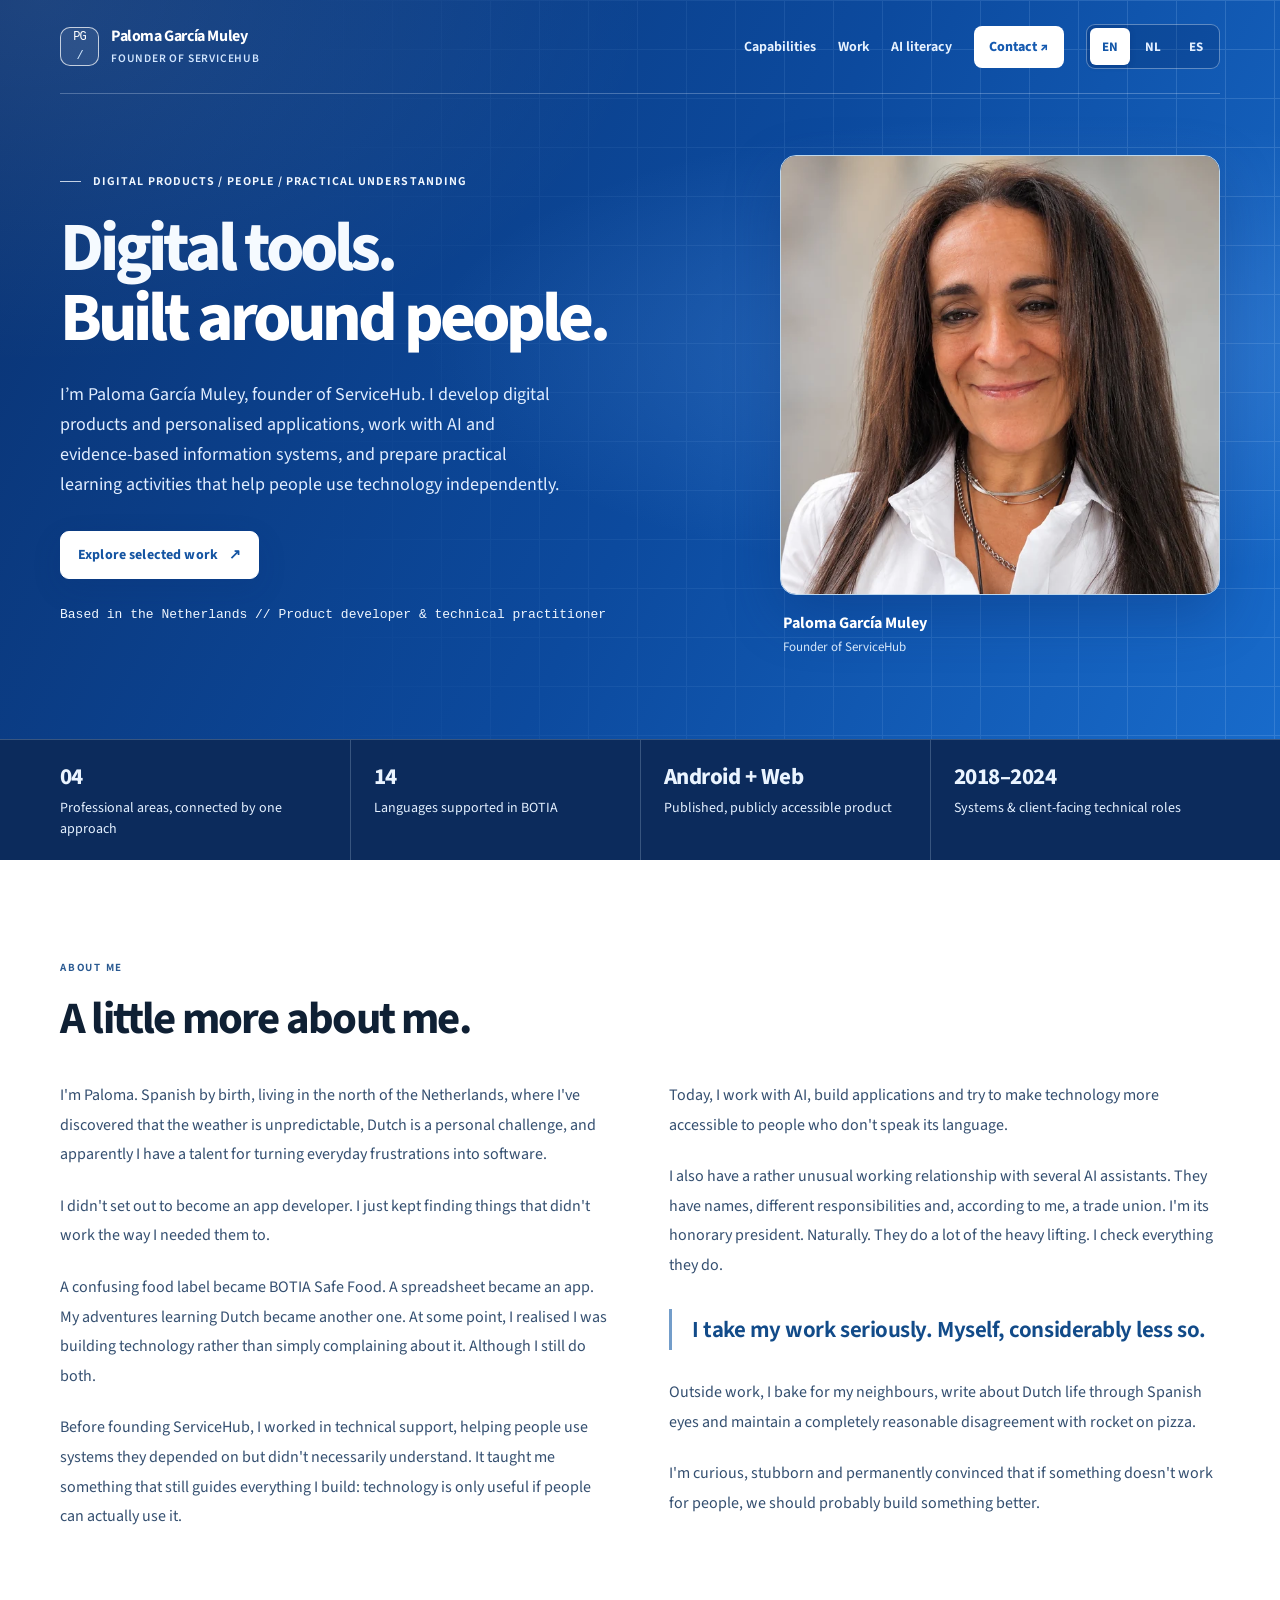
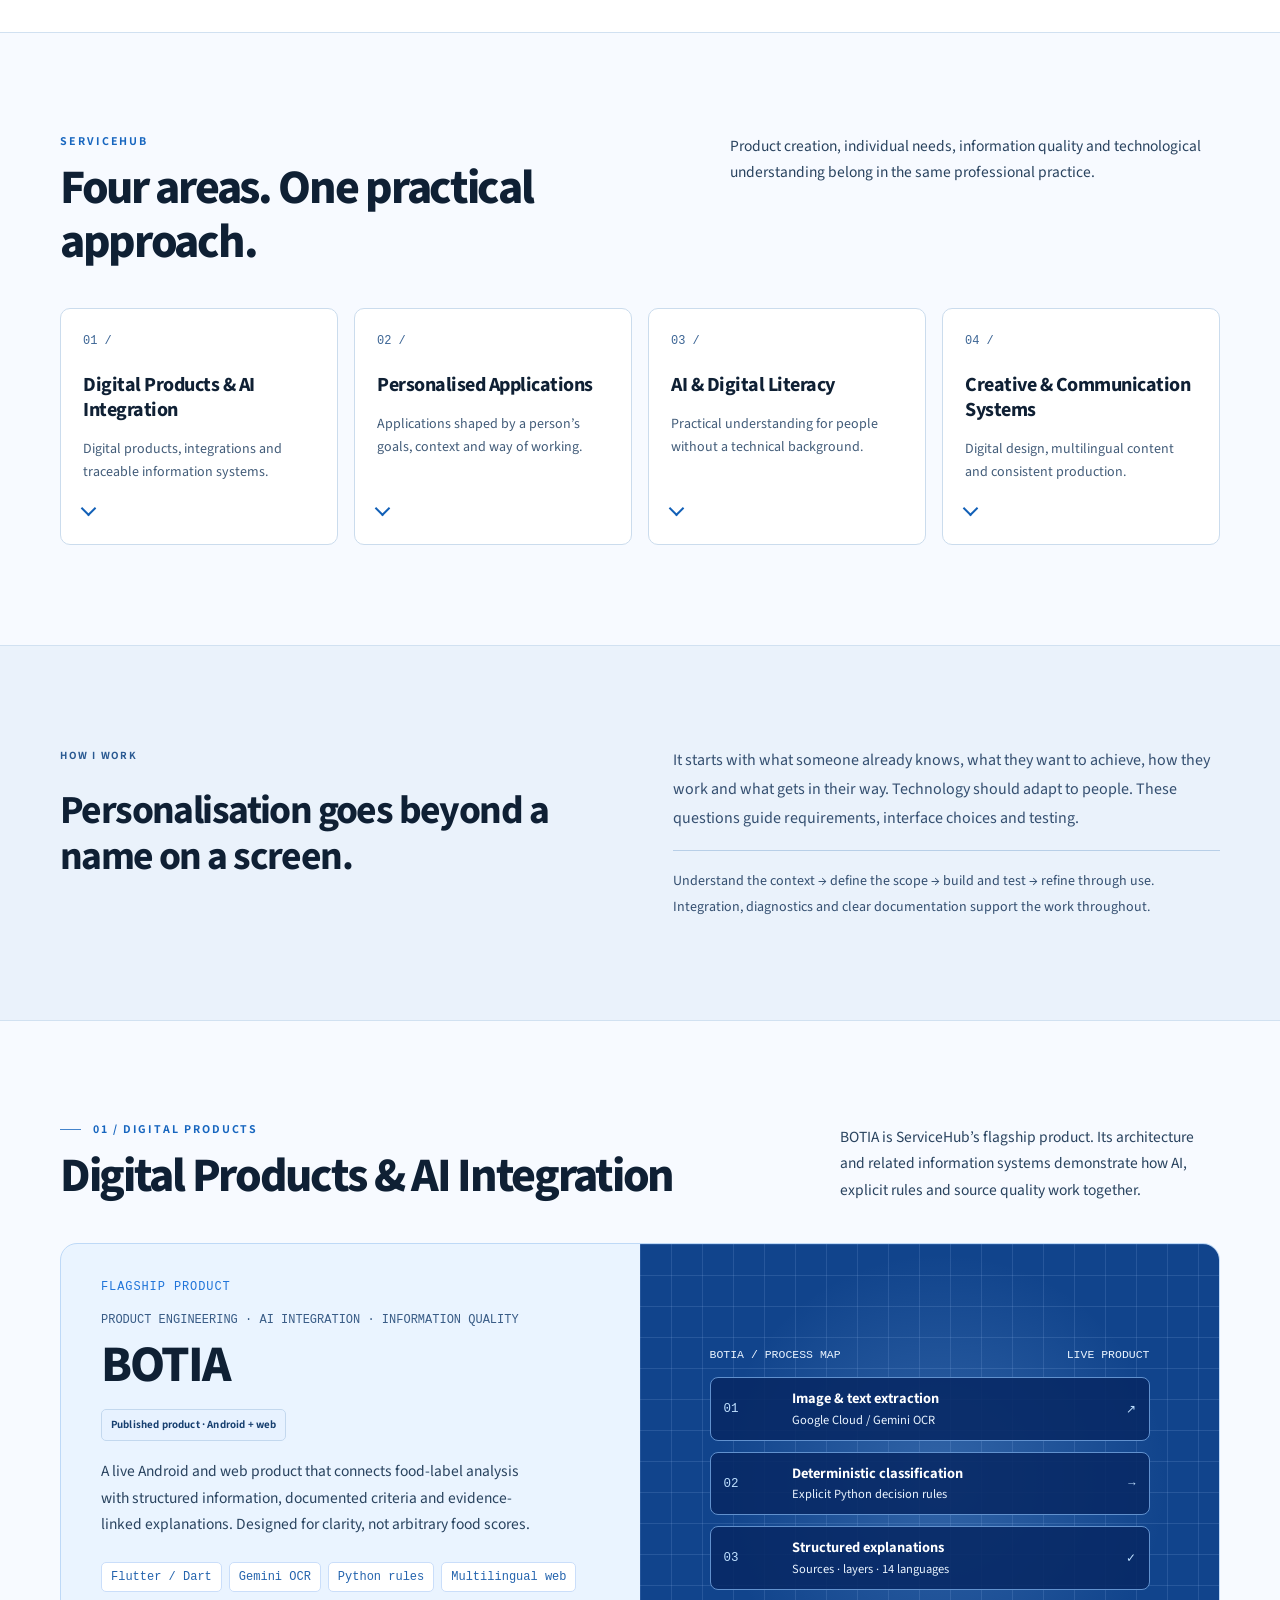
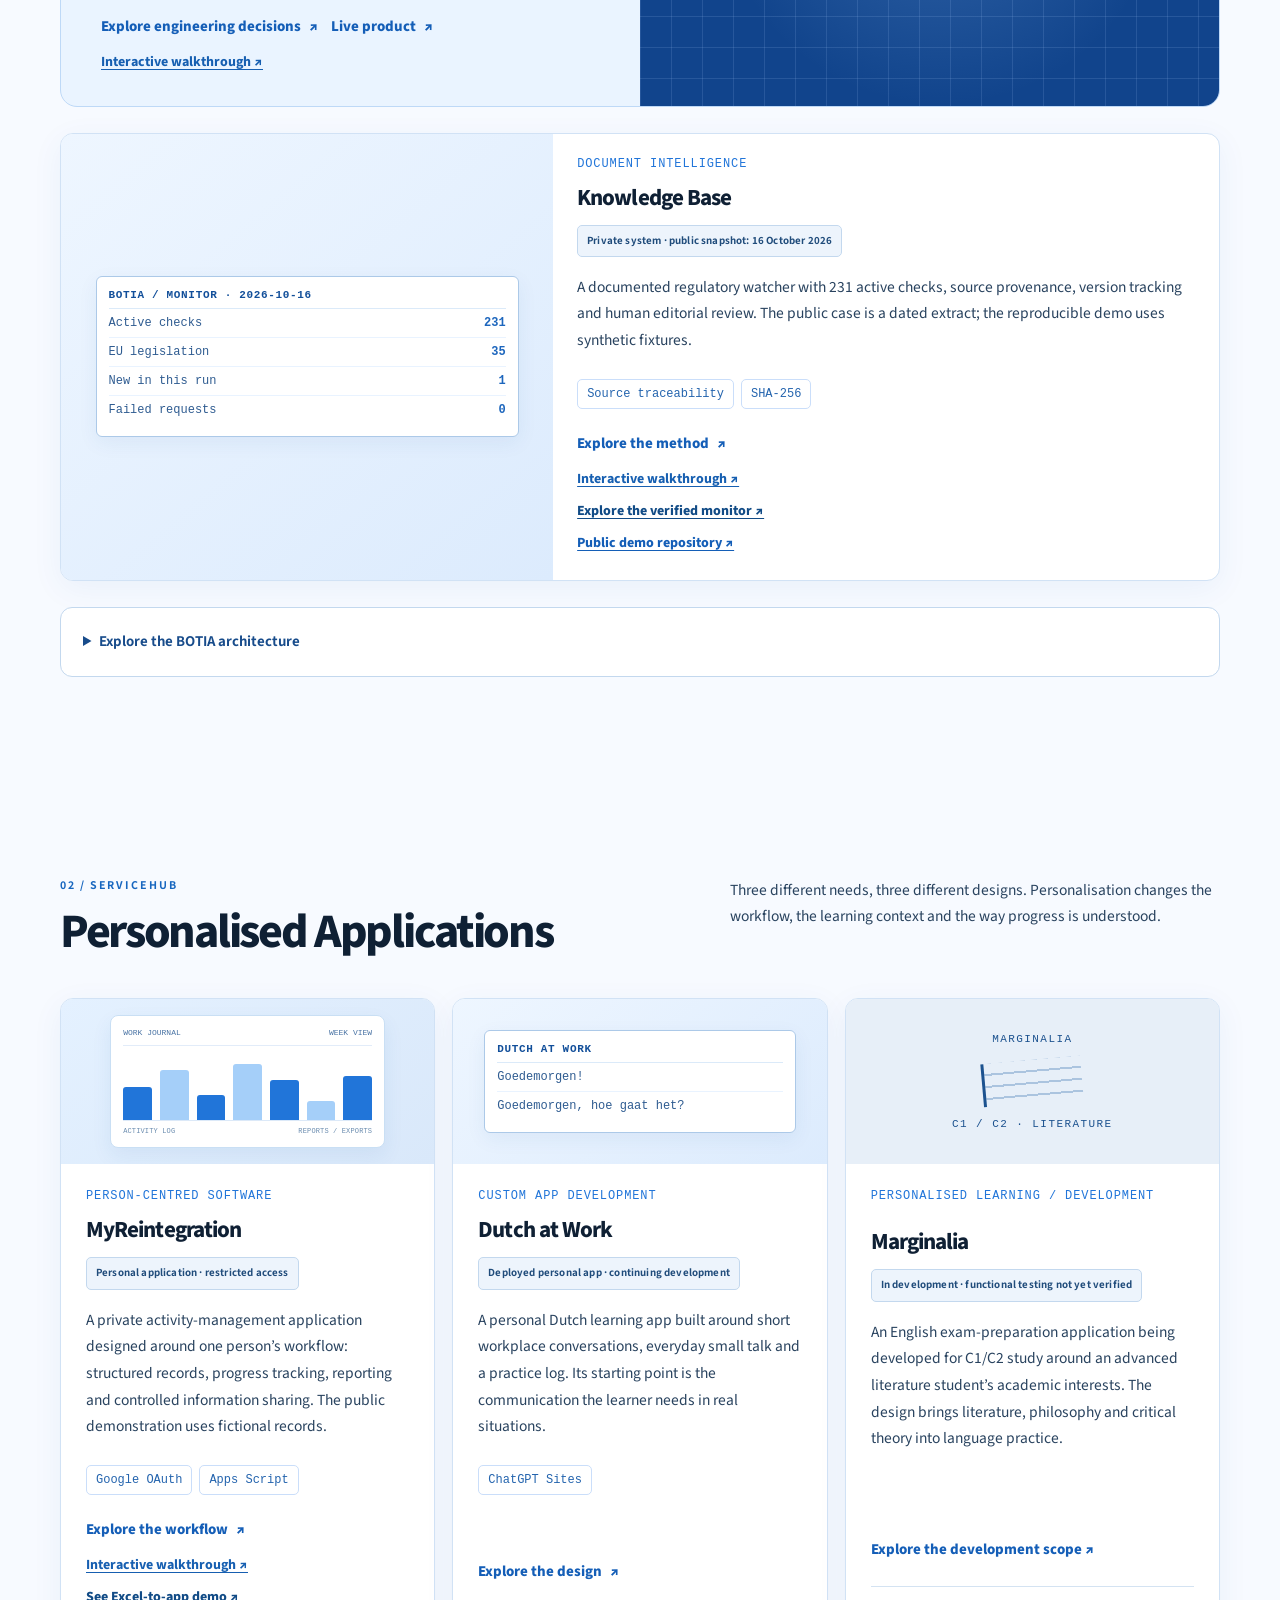
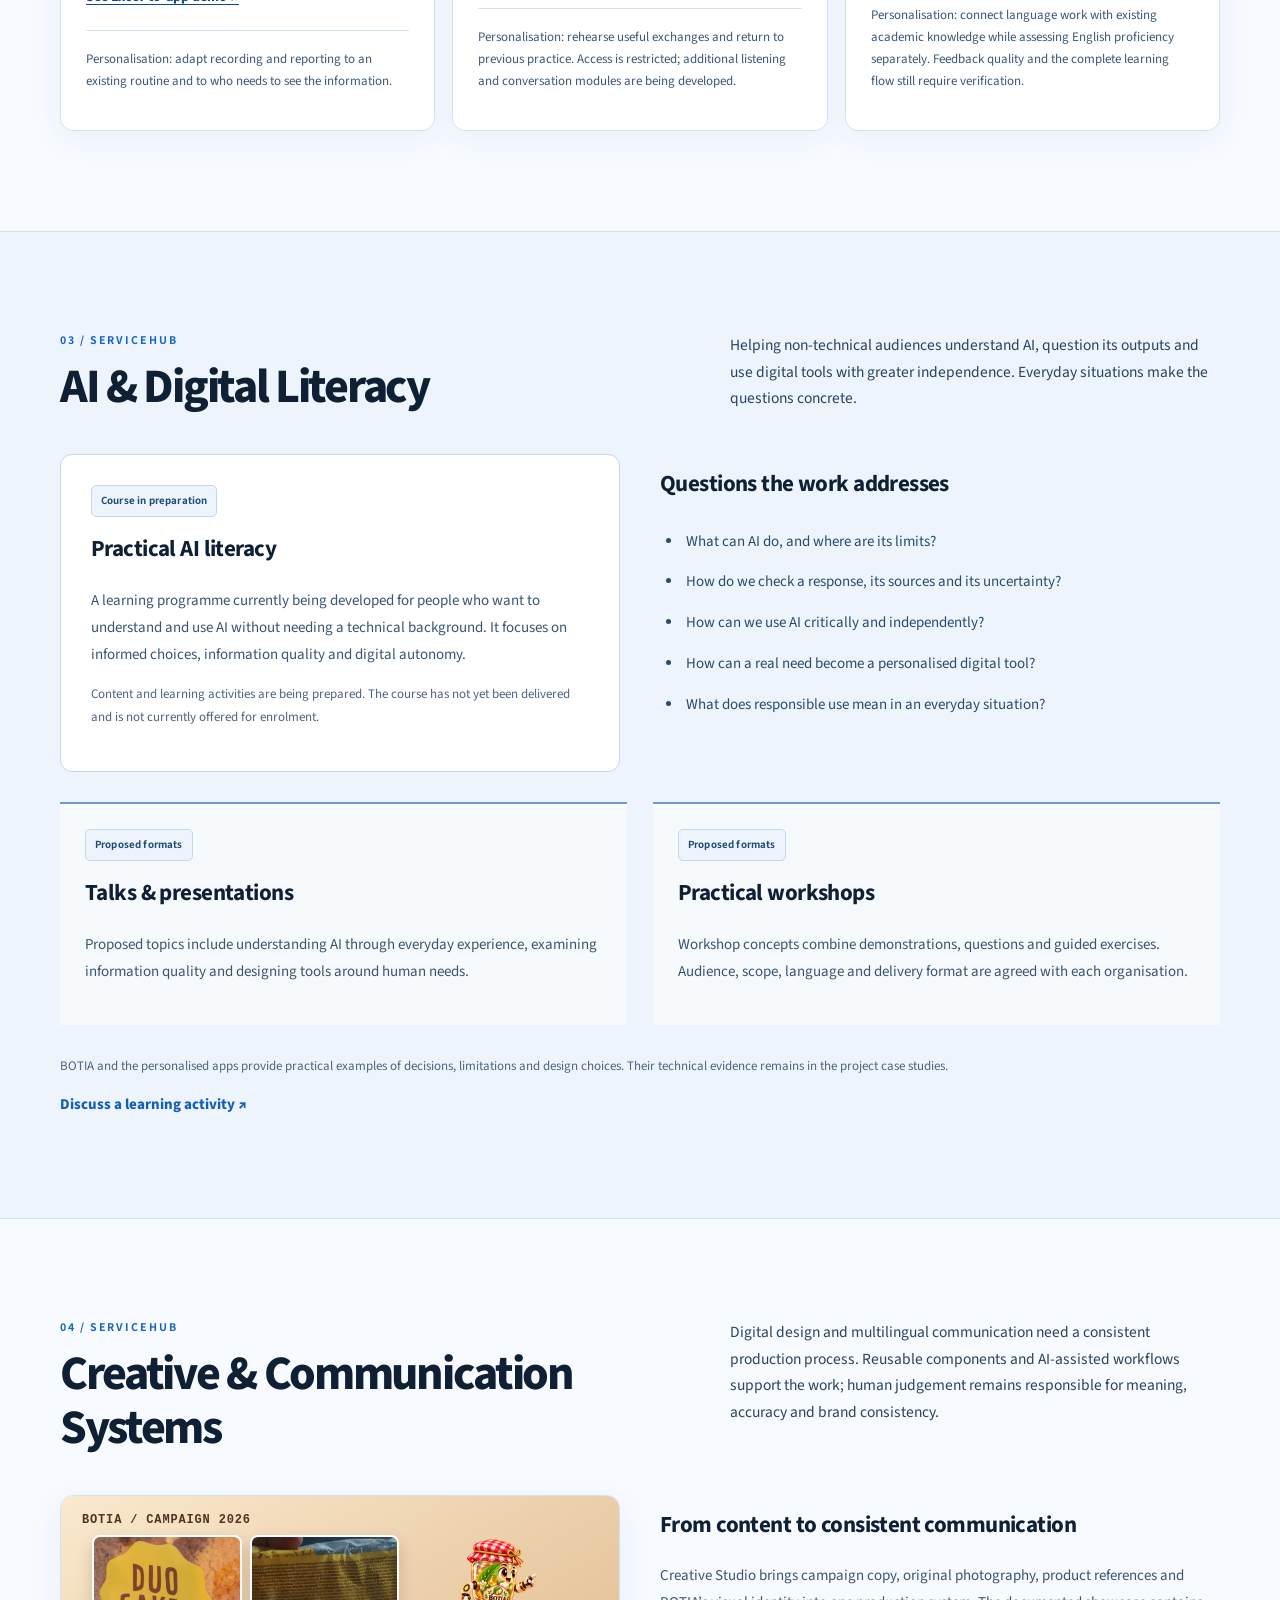
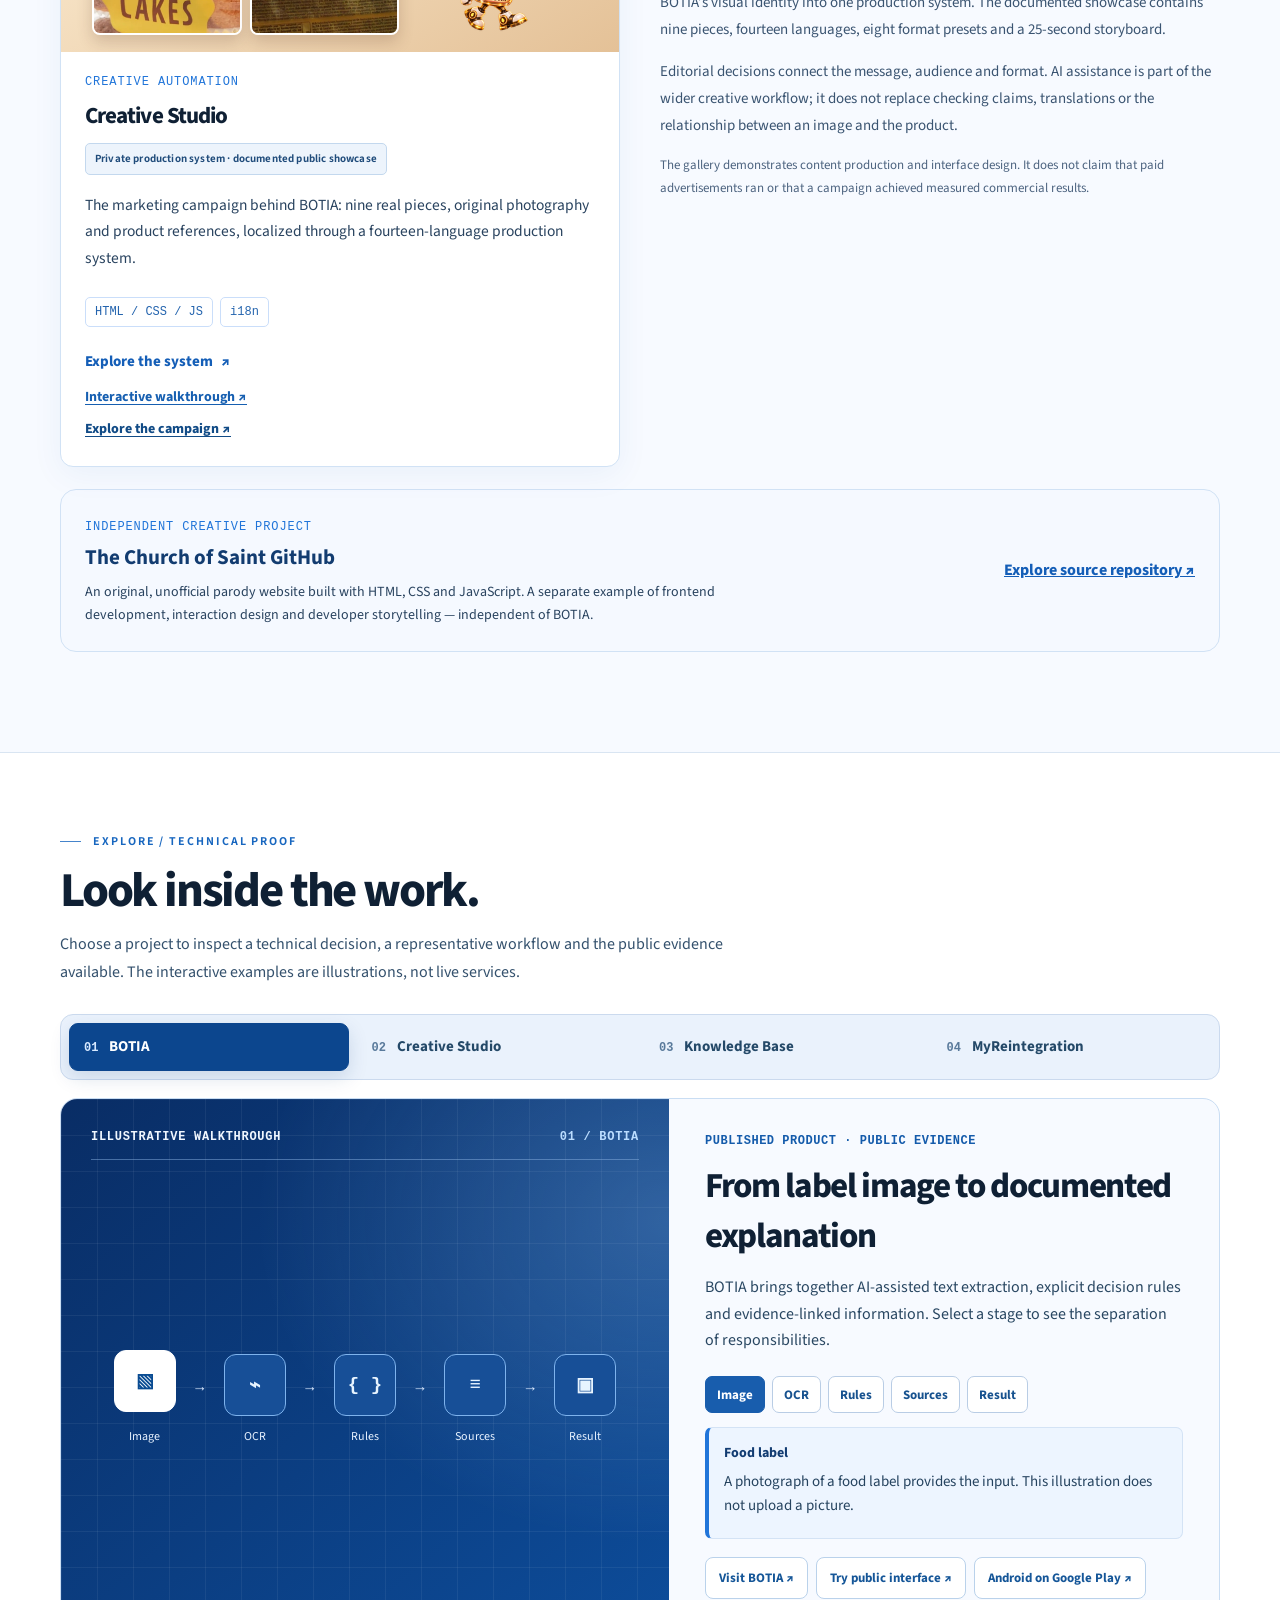
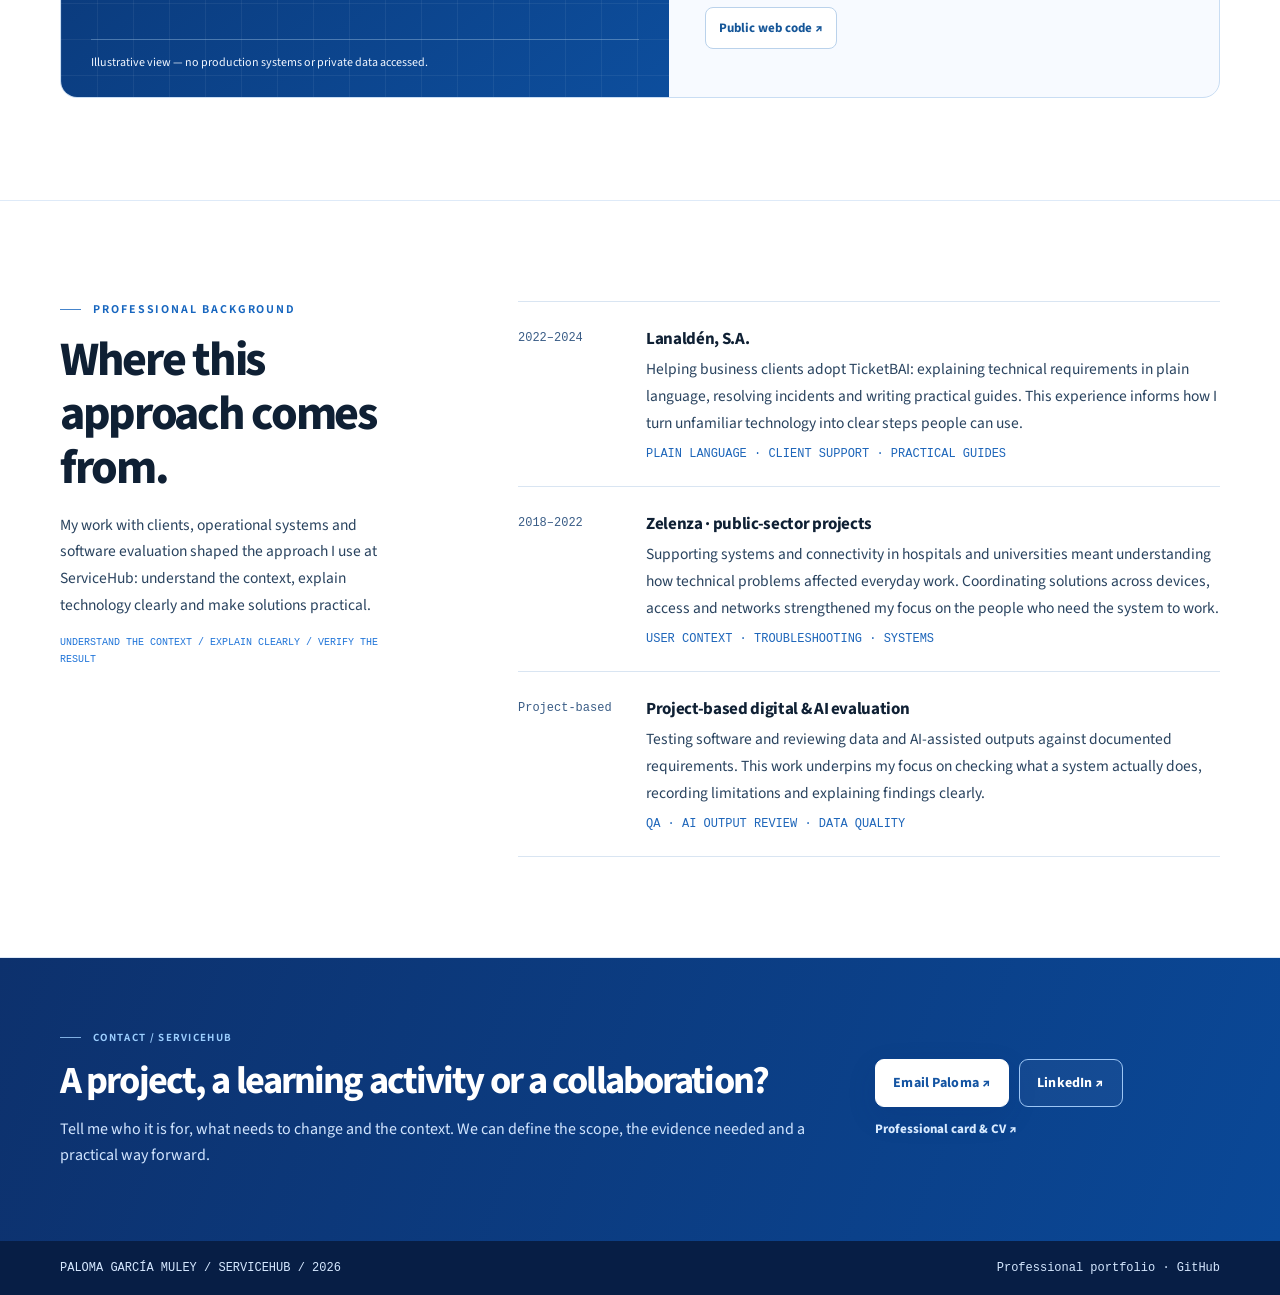
==== commit 6bb4fede: "Add Paloma portrait and personal biography in English, Dutch and Spanish" ====
--- a/index.html
+++ b/index.html
@@ -278,7 +278,7 @@
   </style>
 <link rel="stylesheet" href="./portfolio-proof-lab.css">
 <script defer src="./portfolio-proof-lab.js"></script>
-<link rel="stylesheet" href="./servicehub.css?v=20261114-3"><script defer src="./portfolio-navigation.js"></script><link rel="canonical" href="https://servicehubbotia-glitch.github.io/technology-AIportfolio/"><link rel="alternate" hreflang="en" href="https://servicehubbotia-glitch.github.io/technology-AIportfolio/?lang=en"><link rel="alternate" hreflang="nl" href="https://servicehubbotia-glitch.github.io/technology-AIportfolio/?lang=nl"><link rel="alternate" hreflang="es" href="https://servicehubbotia-glitch.github.io/technology-AIportfolio/?lang=es"><link rel="alternate" hreflang="x-default" href="https://servicehubbotia-glitch.github.io/technology-AIportfolio/"></head>
+<link rel="stylesheet" href="./servicehub.css?v=20261114-4"><script defer src="./portfolio-navigation.js"></script><link rel="canonical" href="https://servicehubbotia-glitch.github.io/technology-AIportfolio/"><link rel="alternate" hreflang="en" href="https://servicehubbotia-glitch.github.io/technology-AIportfolio/?lang=en"><link rel="alternate" hreflang="nl" href="https://servicehubbotia-glitch.github.io/technology-AIportfolio/?lang=nl"><link rel="alternate" hreflang="es" href="https://servicehubbotia-glitch.github.io/technology-AIportfolio/?lang=es"><link rel="alternate" hreflang="x-default" href="https://servicehubbotia-glitch.github.io/technology-AIportfolio/"></head>
 <body>
   <a data-copy="skip" class="skip-link" href="#main-content">Skip to content</a><header class="site-header">
     <div class="wrap topbar">
@@ -309,7 +309,10 @@
         </div>
         <p class="hero-subline">Based in the Netherlands <span aria-hidden="true">//</span> Product developer &amp; technical practitioner</p>
       </div>
-      <aside class="hero-perspective" aria-labelledby="perspective-title"><p data-copy="perspective-kicker" class="eyebrow">THE SERVICEHUB APPROACH</p><h2 data-copy="perspective-title" id="perspective-title">Start with the person. Define the problem. Build what helps.</h2><p data-copy="perspective-body">What someone knows, wants to accomplish and finds difficult shapes the tool — and the way it is explained.</p><div class="perspective-outcomes"><span data-copy="outcome1">Products people can use</span><span data-copy="outcome2">Information people can examine</span><span data-copy="outcome3">Technology people can understand</span></div></aside></div>
+      <figure class="hero-portrait">
+        <img data-copy="portrait-alt" src="./assets/paloma-garcia-muley-portrait-960.webp" srcset="./assets/paloma-garcia-muley-portrait-640.webp 640w, ./assets/paloma-garcia-muley-portrait-960.webp 960w" sizes="(max-width: 396px) calc(100vw - 36px), (max-width: 640px) 360px, (max-width: 1020px) 420px, 440px" width="960" height="960" alt="Portrait of Paloma García Muley" fetchpriority="high" decoding="async">
+        <figcaption><strong>Paloma García Muley</strong><span data-copy="portrait-role">Founder of ServiceHub</span></figcaption>
+      </figure></div>
   </section>
   <div class="proofbar" aria-label="Selected technical proof points">
     <div class="wrap proofbar-inner">
@@ -321,6 +324,21 @@
   </div>
 
   <main id="main-content" tabindex="-1">
+    <section class="section about-section" id="about" aria-labelledby="about-title">
+      <div class="wrap">
+        <div class="about-heading"><p data-copy="about-kicker" class="eyebrow light">ABOUT ME</p><h2 data-copy="about-title" id="about-title">A little more about me.</h2></div>
+        <div class="bio-grid"><div class="bio-column"><p data-copy="bio-1">I'm Paloma. Spanish by birth, living in the north of the Netherlands, where I've discovered that the weather is unpredictable, Dutch is a personal challenge, and apparently I have a talent for turning everyday frustrations into software.</p>
+<p data-copy="bio-2">I didn't set out to become an app developer. I just kept finding things that didn't work the way I needed them to.</p>
+<p data-copy="bio-3">A confusing food label became BOTIA Safe Food. A spreadsheet became an app. My adventures learning Dutch became another one. At some point, I realised I was building technology rather than simply complaining about it. Although I still do both.</p>
+<p data-copy="bio-4">Before founding ServiceHub, I worked in technical support, helping people use systems they depended on but didn't necessarily understand. It taught me something that still guides everything I build: technology is only useful if people can actually use it.</p></div>
+<div class="bio-column"><p data-copy="bio-5">Today, I work with AI, build applications and try to make technology more accessible to people who don't speak its language.</p>
+<p data-copy="bio-6">I also have a rather unusual working relationship with several AI assistants. They have names, different responsibilities and, according to me, a trade union. I'm its honorary president. Naturally. They do a lot of the heavy lifting. I check everything they do.</p>
+<p data-copy="bio-7" class="bio-personal-note">I take my work seriously. Myself, considerably less so.</p>
+<p data-copy="bio-8">Outside work, I bake for my neighbours, write about Dutch life through Spanish eyes and maintain a completely reasonable disagreement with rocket on pizza.</p>
+<p data-copy="bio-9">I'm curious, stubborn and permanently convinced that if something doesn't work for people, we should probably build something better.</p></div></div>
+      </div>
+    </section>
+
     <section class="section capability-section" id="services" aria-labelledby="services-title"><div class="wrap"><div class="section-head"><div><p class="eyebrow light">SERVICEHUB</p><h2 data-copy="services-heading" id="services-title">Four areas. One practical approach.</h2></div><p data-copy="services-intro" class="section-note">Product creation, individual needs, information quality and technological understanding belong in the same professional practice.</p></div><div class="capability-grid"><a class="capability-link" href="#products"><span class="num">01 /</span><h3 data-copy="products-overview">Digital Products &amp; AI Integration</h3><p data-copy="products-overview-desc">Digital products, integrations and traceable information systems.</p><span class="capability-arrow" aria-hidden="true">↗</span></a><a class="capability-link" href="#personalised-apps"><span class="num">02 /</span><h3 data-copy="personalised-apps-overview">Personalised Applications</h3><p data-copy="personalised-apps-overview-desc">Applications shaped by a person’s goals, context and way of working.</p><span class="capability-arrow" aria-hidden="true">↗</span></a><a class="capability-link" href="#literacy"><span class="num">03 /</span><h3 data-copy="literacy-overview">AI &amp; Digital Literacy</h3><p data-copy="literacy-overview-desc">Practical understanding for people without a technical background.</p><span class="capability-arrow" aria-hidden="true">↗</span></a><a class="capability-link" href="#creative"><span class="num">04 /</span><h3 data-copy="creative-overview">Creative &amp; Communication Systems</h3><p data-copy="creative-overview-desc">Digital design, multilingual content and consistent production.</p><span class="capability-arrow" aria-hidden="true">↗</span></a></div></div></section><section class="section approach-section" id="approach" aria-labelledby="approach-title"><div class="wrap approach-layout"><div><p data-copy="approach-kicker" class="eyebrow light">HOW I WORK</p><h2 data-copy="approach-title" id="approach-title">Personalisation goes beyond a name on a screen.</h2></div><div><p data-copy="approach-body">It starts with what someone already knows, what they want to achieve, how they work and what gets in their way. Technology should adapt to people. These questions guide requirements, interface choices and testing.</p><p data-copy="approach-method" class="method-line">Understand the context → define the scope → build and test → refine through use. Integration, diagnostics and clear documentation support the work throughout.</p></div></div></section><section class="section" id="work" aria-labelledby="work-title">
       <div class="wrap">
         <span class="anchor-target" id="products"></span><div class="section-head">
@@ -597,7 +615,7 @@
   // No automated translation, analytics, tracking pixels or credential storage.
   (()=>{
     'use strict';
-    const entries=[{"selector":".brand-label small","mode":"text","en":"FOUNDER OF SERVICEHUB","nl":"OPRICHTER VAN SERVICEHUB","es":"FUNDADORA DE SERVICEHUB"},{"selector":".nav a[href=\"#work\"]","mode":"text","en":"Work","nl":"Projecten","es":"Proyectos"},{"selector":".nav a[href=\"#services\"]","mode":"text","en":"Capabilities","nl":"Diensten","es":"Servicios"},{"selector":".nav a.nav-contact","mode":"text","en":"Contact ↗","nl":"Contact ↗","es":"Contacto ↗"},{"selector":".hero-left .eyebrow","mode":"last","en":"Digital products / people / practical understanding","nl":"Digitale producten / mensen / praktisch inzicht","es":"Productos digitales / personas / comprensión práctica"},{"selector":"#hero-title","mode":"html","en":"Digital tools.<br><em>Built around people.</em>","nl":"Digitale tools.<br><em>Rond mensen gebouwd.</em>","es":"Herramientas digitales.<br><em>Pensadas para las personas.</em>"},{"selector":".hero-lede","mode":"text","en":"I’m Paloma García Muley, founder of ServiceHub. I develop digital products and personalised applications, work with AI and evidence-based information systems, and prepare practical learning activities that help people use technology independently.","nl":"Ik ben Paloma García Muley, oprichter van ServiceHub. Ik ontwikkel digitale producten en apps op maat, werk met AI en op bronnen gebaseerde informatiesystemen, en bereid praktische leeractiviteiten voor die mensen helpen technologie zelfstandig te gebruiken.","es":"Soy Paloma García Muley, fundadora de ServiceHub. Desarrollo productos digitales y aplicaciones personalizadas, trabajo con IA y sistemas de información basados en fuentes, y preparo actividades prácticas para utilizar la tecnología con autonomía."},{"selector":".hero-left .btn-bright","mode":"first","en":"Explore selected work ","nl":"Bekijk geselecteerd werk ","es":"Ver proyectos seleccionados "},{"selector":".hero-subline","mode":"first","en":"Based in the Netherlands ","nl":"Gevestigd in Nederland ","es":"Con base en Países Bajos "},{"selector":".hero-subline","mode":"last","en":" Product developer & technical practitioner","nl":" Productontwikkelaar en technisch professional","es":" Desarrolladora de productos y profesional de la tecnología"},{"selector":".schema-head>span:first-child","mode":"text","en":"ARCHITECTURE / SELECTED WORK","nl":"ARCHITECTUUR / GESELECTEERD WERK","es":"ARQUITECTURA / PROYECTOS"},{"selector":".schema-head .status","mode":"last","en":" DOCUMENTED","nl":" GEDOCUMENTEERD","es":" DOCUMENTADO"},{"selector":".schema-label","mode":"text","en":"Product logic → meaningful explanation","nl":"Productlogica → begrijpelijke uitleg","es":"Lógica del producto → explicación comprensible"},{"selector":".pipeline .pipe-node:nth-child(1) .pipe-name","mode":"text","en":"Input","nl":"Invoer","es":"Entrada"},{"selector":".pipeline .pipe-node:nth-child(1) .pipe-small","mode":"text","en":"image","nl":"afbeelding","es":"imagen"},{"selector":".pipeline .pipe-node:nth-child(2) .pipe-small","mode":"text","en":"AI","nl":"AI","es":"IA"},{"selector":".pipeline .pipe-node:nth-child(3) .pipe-name","mode":"text","en":"Rules","nl":"Regels","es":"Reglas"},{"selector":".pipeline .pipe-node:nth-child(4) .pipe-name","mode":"text","en":"Sources","nl":"Bronnen","es":"Fuentes"},{"selector":".pipeline .pipe-node:nth-child(4) .pipe-small","mode":"text","en":"evidence","nl":"bewijs","es":"evidencia"},{"selector":".pipeline .pipe-node:nth-child(5) .pipe-name","mode":"text","en":"Output","nl":"Uitvoer","es":"Salida"},{"selector":".pipeline .pipe-node:nth-child(5) .pipe-small","mode":"text","en":"layers","nl":"lagen","es":"capas"},{"selector":".terminal .terminal-top span","mode":"text","en":"botia / system.flow","nl":"botia / systeem.stroom","es":"botia / sistema.flujo"},{"selector":".terminal p:first-of-type .dim","mode":"text","en":"// Representative technical flow","nl":"// Schematische technische stroom","es":"// Flujo técnico ilustrativo"},{"selector":".schematic-bottom span:first-child","mode":"text","en":"SEPARATE EXTRACTION FROM DECISION LOGIC","nl":"EXTRACTIE GESCHEIDEN VAN BESLISLOGICA","es":"EXTRACCIÓN SEPARADA DE LA LÓGICA DE DECISIÓN"},{"selector":".schematic-bottom span:last-child","mode":"text","en":"BOTIA","nl":"BOTIA","es":"BOTIA"},{"selector":".proofbar .proof:nth-child(1) span","mode":"text","en":"Professional areas, connected by one approach","nl":"Werkgebieden met één gezamenlijke aanpak","es":"Áreas profesionales con una forma común de trabajar"},{"selector":".proofbar .proof:nth-child(2) span","mode":"text","en":"Languages supported in BOTIA","nl":"Talen ondersteund door BOTIA","es":"Idiomas disponibles en BOTIA"},{"selector":".proofbar .proof:nth-child(3) span","mode":"text","en":"Published, publicly accessible product","nl":"Gepubliceerd en publiek toegankelijk product","es":"Producto publicado y accesible al público"},{"selector":".proofbar .proof:nth-child(4) span","mode":"text","en":"Systems & client-facing technical roles","nl":"Technische functies en klantprojecten","es":"Experiencia técnica y trabajo con clientes"},{"selector":"#work .section-head .eyebrow","mode":"last","en":"01 / DIGITAL PRODUCTS","nl":"01 / DIGITALE PRODUCTEN","es":"01 / PRODUCTOS DIGITALES"},{"selector":"#work-title","mode":"text","en":"Digital Products & AI Integration","nl":"Digitale producten en AI-integratie","es":"Productos digitales e integración de IA"},{"selector":"#work .section-note","mode":"text","en":"BOTIA is ServiceHub’s flagship product. Its architecture and related information systems demonstrate how AI, explicit rules and source quality work together.","nl":"BOTIA is het belangrijkste product van ServiceHub. De architectuur en bijbehorende informatiesystemen laten zien hoe AI, expliciete regels en bronkwaliteit samenwerken.","es":"BOTIA es el producto principal de ServiceHub. Su arquitectura y sus sistemas de información muestran cómo se combinan IA, reglas explícitas y calidad de las fuentes."},{"selector":".feature .project-no","mode":"text","en":"FLAGSHIP PRODUCT","nl":"HOOFDPROJECT","es":"PROYECTO PRINCIPAL"},{"selector":".feature .project-category","mode":"text","en":"PRODUCT ENGINEERING · AI INTEGRATION · INFORMATION QUALITY","nl":"PRODUCTONTWIKKELING · AI-INTEGRATIE · INFORMATIEKWALITEIT","es":"DESARROLLO DE PRODUCTO · INTEGRACIÓN DE IA · CALIDAD DE INFORMACIÓN"},{"selector":".feature-copy>p:not(.project-status)","mode":"text","en":"A live Android and web product that connects food-label analysis with structured information, documented criteria and evidence-linked explanations. Designed for clarity, not arbitrary food scores.","nl":"Een gepubliceerd Android- en webproduct dat etiketanalyses verbindt met gestructureerde informatie, vastgelegde criteria en uitleg met bronverwijzingen. Gericht op duidelijkheid, zonder willekeurige voedselscores.","es":"Un producto Android y web publicado que conecta el análisis de etiquetas con información estructurada, criterios documentados y explicaciones respaldadas por fuentes. Diseñado para explicar, sin puntuaciones alimentarias arbitrarias."},{"selector":".feature-copy .tag:last-child","mode":"text","en":"Multilingual web","nl":"Meertalige website","es":"Web multilingüe"},{"selector":".feature-copy button[data-case=\"botia\"]","mode":"first","en":"Explore engineering decisions ","nl":"Technische keuzes bekijken ","es":"Explorar decisiones técnicas "},{"selector":".feature-copy a.text-link","mode":"first","en":"Live product ","nl":"Bekijk product ","es":"Ver producto "},{"selector":".feature-visual-header span:first-child","mode":"text","en":"BOTIA / PROCESS MAP","nl":"BOTIA / PROCESOVERZICHT","es":"BOTIA / MAPA DE PROCESO"},{"selector":".feature-visual-header span:last-child","mode":"text","en":"LIVE PRODUCT","nl":"LIVE PRODUCT","es":"PRODUCTO PUBLICADO"},{"selector":".panel-stack .diagram-step:nth-child(2) .main","mode":"text","en":"Image & text extraction","nl":"Beeld- en tekstextractie","es":"Extracción de imagen y texto"},{"selector":".panel-stack .diagram-step:nth-child(3) .main","mode":"text","en":"Deterministic classification","nl":"Deterministische classificatie","es":"Clasificación determinista"},{"selector":".panel-stack .diagram-step:nth-child(3) .sub","mode":"text","en":"Explicit Python decision rules","nl":"Expliciete beslisregels in Python","es":"Reglas de decisión explícitas en Python"},{"selector":".panel-stack .diagram-step:nth-child(4) .main","mode":"text","en":"Structured explanations","nl":"Gestructureerde uitleg","es":"Explicaciones estructuradas"},{"selector":".panel-stack .diagram-step:nth-child(4) .sub","mode":"text","en":"Sources · layers · 14 languages","nl":"Bronnen · lagen · 14 talen","es":"Fuentes · capas · 14 idiomas"},{"selector":"#creative-studio .project-no","mode":"text","en":"CREATIVE AUTOMATION","nl":"CREATIEVE AUTOMATISERING","es":"AUTOMATIZACIÓN CREATIVA"},{"selector":"#creative-studio .card-desc","mode":"text","en":"The marketing campaign behind BOTIA: nine real pieces, original photography and product references, localized through a fourteen-language production system.","nl":"De marketingcampagne achter BOTIA: negen echte onderdelen, originele foto’s en productreferenties, gemaakt via een productiesysteem in veertien talen.","es":"La campaña de marketing de BOTIA: nueve piezas auténticas, fotografías originales y pantallas de la aplicación, organizadas en un sistema de producción para catorce idiomas."},{"selector":"#creative-studio button","mode":"first","en":"Explore the system ","nl":"Ontdek het systeem ","es":"Explorar el sistema "},{"selector":"#knowledge-base .project-no","mode":"text","en":"DOCUMENT INTELLIGENCE","nl":"DOCUMENT-INTELLIGENTIE","es":"INTELIGENCIA DOCUMENTAL"},{"selector":"#knowledge-base .card-desc","mode":"text","en":"A documented regulatory watcher with 231 active checks, source provenance, version tracking and human editorial review. The public case is a dated extract; the reproducible demo uses synthetic fixtures.","nl":"Een gedocumenteerde regelgevingsmonitor met 231 actieve controles, bronherkomst, versiebeheer en menselijke redactionele beoordeling. De openbare casestudy is een gedateerd fragment; de reproduceerbare demo gebruikt synthetische testgegevens.","es":"Monitor regulatorio documentado con 231 comprobaciones activas, trazabilidad, seguimiento de versiones y revisión editorial humana. El caso público es un extracto fechado; la demo reproducible utiliza datos sintéticos."},{"selector":"#knowledge-base .tag:first-child","mode":"text","en":"Source traceability","nl":"Brontraceerbaarheid","es":"Trazabilidad de fuentes"},{"selector":"#knowledge-base button","mode":"first","en":"Explore the method ","nl":"Ontdek de methode ","es":"Explorar el método "},{"selector":"#myreintegration .project-no","mode":"text","en":"PERSON-CENTRED SOFTWARE","nl":"SOFTWARE VOOR EEN PERSOON","es":"SOFTWARE PARA UNA PERSONA"},{"selector":"#myreintegration .card-desc","mode":"text","en":"A private activity-management application designed around one person’s workflow: structured records, progress tracking, reporting and controlled information sharing. The public demonstration uses fictional records.","nl":"Een privéapp voor activiteitenbeheer, ontworpen rond de werkwijze van één persoon: gestructureerde invoer, voortgang, rapportages en gecontroleerd delen van informatie. De openbare demonstratie gebruikt fictieve gegevens.","es":"Aplicación privada de gestión de actividades diseñada alrededor del flujo de trabajo de una persona: registros estructurados, seguimiento, informes y acceso controlado a la información. La demostración pública utiliza datos ficticios."},{"selector":"#myreintegration button","mode":"first","en":"Explore the workflow ","nl":"Bekijk de workflow ","es":"Explorar el flujo "},{"selector":"#knowledge-base .art-kb .doc-ledger .head","mode":"text","en":"BOTIA / MONITOR · 2026-10-16","nl":"BOTIA / MONITOR · 2026-10-16","es":"BOTIA / MONITOR · 2026-10-16"},{"selector":"#knowledge-base .art-kb .doc-ledger .line:nth-child(2) span:first-child","mode":"text","en":"Active checks","nl":"Actieve controles","es":"Comprobaciones activas"},{"selector":"#knowledge-base .art-kb .doc-ledger .line:nth-child(2) span:last-child","mode":"text","en":"231","nl":"231","es":"231"},{"selector":"#knowledge-base .art-kb .doc-ledger .line:nth-child(3) span:first-child","mode":"text","en":"EU legislation","nl":"EU-wetgeving","es":"Normativa UE"},{"selector":"#knowledge-base .art-kb .doc-ledger .line:nth-child(4) span:first-child","mode":"text","en":"New in this run","nl":"Nieuw in deze controle","es":"Novedades en esta ejecución"},{"selector":"#knowledge-base .art-kb .doc-ledger .line:nth-child(4) span:last-child","mode":"text","en":"1","nl":"1","es":"1"},{"selector":"#knowledge-base .art-kb .doc-ledger .line:nth-child(5) span:first-child","mode":"text","en":"Failed requests","nl":"Mislukte verzoeken","es":"Consultas fallidas"},{"selector":"#knowledge-base .art-kb .doc-ledger .line:nth-child(5) span:last-child","mode":"text","en":"0","nl":"0","es":"0"},{"selector":".art-mr .mini-dashboard header span:first-child","mode":"text","en":"WORK JOURNAL","nl":"WERKJOURNAAL","es":"DIARIO DE ACTIVIDADES"},{"selector":".art-mr .mini-dashboard header span:last-child","mode":"text","en":"WEEK VIEW","nl":"WEEKOVERZICHT","es":"VISTA SEMANAL"},{"selector":".art-mr .mini-dashboard footer span:first-child","mode":"text","en":"ACTIVITY LOG","nl":"ACTIVITEITEN","es":"ACTIVIDADES"},{"selector":".art-mr .mini-dashboard footer span:last-child","mode":"text","en":"REPORTS / EXPORTS","nl":"RAPPORTEN / EXPORT","es":"INFORMES / EXPORTACIÓN"},{"selector":"#experience .eyebrow","mode":"last","en":"PROFESSIONAL BACKGROUND","nl":"PROFESSIONELE ERVARING","es":"EXPERIENCIA PROFESIONAL"},{"selector":"#experience-title","mode":"text","en":"Where this approach comes from.","nl":"Waar deze aanpak vandaan komt.","es":"De dónde viene esta forma de trabajar."},{"selector":".experience-intro>p:first-of-type","mode":"text","en":"My work with clients, operational systems and software evaluation shaped the approach I use at ServiceHub: understand the context, explain technology clearly and make solutions practical.","nl":"Mijn werk met klanten, operationele systemen en software-evaluatie heeft de aanpak bij ServiceHub gevormd: de context begrijpen, technologie helder uitleggen en oplossingen bruikbaar maken.","es":"El trabajo con clientes, sistemas y evaluación de software ha dado forma al enfoque que aplico en ServiceHub: comprender el contexto, explicar la tecnología con claridad y crear soluciones prácticas."},{"selector":".experience-intro>p:last-of-type","mode":"text","en":"UNDERSTAND THE CONTEXT / EXPLAIN CLEARLY / VERIFY THE RESULT","nl":"DE CONTEXT BEGRIJPEN / HELDER UITLEGGEN / HET RESULTAAT CONTROLEREN","es":"COMPRENDER EL CONTEXTO / EXPLICAR CON CLARIDAD / COMPROBAR EL RESULTADO"},{"selector":".exp-row:nth-child(1) p","mode":"text","en":"Helping business clients adopt TicketBAI: explaining technical requirements in plain language, resolving incidents and writing practical guides. This experience informs how I turn unfamiliar technology into clear steps people can use.","nl":"Zakelijke klanten helpen TicketBAI in gebruik te nemen: technische eisen begrijpelijk uitleggen, storingen oplossen en praktische handleidingen schrijven. Die ervaring helpt mij onbekende technologie te vertalen naar duidelijke, uitvoerbare stappen.","es":"Ayudar a clientes empresariales a adoptar TicketBAI: explicar los requisitos técnicos en lenguaje claro, resolver incidencias y redactar guías prácticas. Esa experiencia orienta cómo convierto una tecnología desconocida en pasos comprensibles y útiles."},{"selector":".exp-row:nth-child(1) .exp-tech","mode":"text","en":"PLAIN LANGUAGE · CLIENT SUPPORT · PRACTICAL GUIDES","nl":"BEGRIJPELIJKE TAAL · KLANTONDERSTEUNING · PRAKTISCHE HANDLEIDINGEN","es":"LENGUAJE CLARO · APOYO A CLIENTES · GUÍAS PRÁCTICAS"},{"selector":".exp-row:nth-child(2) h3","mode":"text","en":"Zelenza · public-sector projects","nl":"Zelenza · projecten publieke sector","es":"Zelenza · proyectos del sector público"},{"selector":".exp-row:nth-child(2) p","mode":"text","en":"Supporting systems and connectivity in hospitals and universities meant understanding how technical problems affected everyday work. Coordinating solutions across devices, access and networks strengthened my focus on the people who need the system to work.","nl":"Bij het ondersteunen van systemen en verbindingen in ziekenhuizen en universiteiten ging het ook om de gevolgen van technische problemen voor het dagelijks werk. Het afstemmen van oplossingen voor apparaten, toegang en netwerken versterkte mijn aandacht voor de mensen die met die systemen werken.","es":"El soporte de sistemas y conectividad en hospitales y universidades exigía comprender cómo los problemas técnicos afectaban al trabajo cotidiano. Coordinar soluciones entre dispositivos, accesos y redes reforzó mi atención a las personas que necesitan que el sistema funcione."},{"selector":".exp-row:nth-child(2) .exp-tech","mode":"text","en":"USER CONTEXT · TROUBLESHOOTING · SYSTEMS","nl":"GEBRUIKERSCONTEXT · PROBLEEMANALYSE · SYSTEMEN","es":"CONTEXTO DE USO · DIAGNÓSTICO · SISTEMAS"},{"selector":".exp-row:nth-child(3) .date","mode":"text","en":"Project-based","nl":"Op projectbasis","es":"Por proyectos"},{"selector":".exp-row:nth-child(3) h3","mode":"text","en":"Project-based digital & AI evaluation","nl":"Projectmatig digitaal werk en AI-evaluatie","es":"Evaluación digital y de IA por proyectos"},{"selector":".exp-row:nth-child(3) p","mode":"text","en":"Testing software and reviewing data and AI-assisted outputs against documented requirements. This work underpins my focus on checking what a system actually does, recording limitations and explaining findings clearly.","nl":"Software testen en gegevens en AI-ondersteunde resultaten beoordelen aan de hand van vastgelegde eisen. Dit werk vormt de basis voor mijn aandacht voor wat een systeem werkelijk doet, het vastleggen van beperkingen en het helder toelichten van bevindingen.","es":"Probar software y revisar datos y resultados de IA conforme a requisitos documentados. Este trabajo sustenta mi atención a comprobar qué hace realmente un sistema, documentar sus límites y explicar los resultados con claridad."},{"selector":".exp-row:nth-child(3) .exp-tech","mode":"text","en":"QA · AI OUTPUT REVIEW · DATA QUALITY","nl":"TESTEN · AI-OUTPUTBEOORDELING · DATAKWALITEIT","es":"PRUEBAS · EVALUACIÓN DE IA · CALIDAD DE DATOS"},{"selector":".footer-cta .eyebrow","mode":"last","en":"CONTACT / SERVICEHUB","nl":"CONTACT / SERVICEHUB","es":"CONTACTO / SERVICEHUB"},{"selector":".footer-cta h2","mode":"text","en":"A project, a learning activity or a collaboration?","nl":"Een project, leeractiviteit of samenwerking?","es":"¿Un proyecto, una actividad formativa o una colaboración?"},{"selector":".footer-cta p","mode":"text","en":"Tell me who it is for, what needs to change and the context. We can define the scope, the evidence needed and a practical way forward.","nl":"Vertel voor wie het is, wat er moet veranderen en in welke context. Samen bepalen we de afbakening, de benodigde onderbouwing en een praktische aanpak.","es":"Cuéntame para quién es, qué necesita cambiar y en qué contexto. Podemos definir el alcance, las evidencias necesarias y una forma práctica de avanzar."},{"selector":".footer-links .btn-bright","mode":"first","en":"Email Paloma ↗","nl":"Mail Paloma ","es":"Escribir a Paloma "},{"selector":".footer-small .wrap span:first-child","mode":"text","en":"PALOMA GARCÍA MULEY / SERVICEHUB / 2026","nl":"PALOMA GARCÍA MULEY / SERVICEHUB / 2026","es":"PALOMA GARCÍA MULEY / SERVICEHUB / 2026"},{"selector":".footer-small .wrap span:last-child","mode":"first","en":"Professional portfolio · ","nl":"Professioneel portfolio · ","es":"Portfolio profesional · "},{"selector":".case-body .case-block:nth-child(1) h3","mode":"text","en":"Problem & scope","nl":"Probleem en scope","es":"Problema y alcance"},{"selector":".case-body .case-block:nth-child(2) h3","mode":"text","en":"Design & implementation","nl":"Ontwerp en uitvoering","es":"Diseño e implementación"},{"selector":".case-body .case-block:nth-child(3) h3","mode":"text","en":"What this demonstrates","nl":"Wat dit aantoont","es":"Qué demuestra"},{"selector":".case-body .case-block:nth-child(5) h3","mode":"text","en":"Evidence & links","nl":"Bewijs en links","es":"Pruebas y enlaces"},{"selector":"#kb-public-demo-link","mode":"text","en":"Public demo repository ↗","nl":"Openbare demo-repository ↗","es":"Repositorio público de la demo ↗"},{"selector":"#additional-work-kicker","mode":"text","en":"INDEPENDENT CREATIVE PROJECT","nl":"ONAFHANKELIJK CREATIEF PROJECT","es":"PROYECTO CREATIVO INDEPENDIENTE"},{"selector":"#additional-work-title","mode":"text","en":"The Church of Saint GitHub","nl":"The Church of Saint GitHub","es":"The Church of Saint GitHub"},{"selector":"#additional-work-desc","mode":"text","en":"An original, unofficial parody website built with HTML, CSS and JavaScript. A separate example of frontend development, interaction design and developer storytelling — independent of BOTIA.","nl":"Een originele, niet-officiële parodiewebsite gebouwd met HTML, CSS en JavaScript. Een zelfstandig voorbeeld van frontendontwikkeling, interactieontwerp en creatieve communicatie voor ontwikkelaars — los van BOTIA.","es":"Una web original de parodia no oficial, desarrollada con HTML, CSS y JavaScript. Un ejemplo independiente de desarrollo frontend, diseño de interacciones y comunicación creativa sobre programación, separado de BOTIA."},{"selector":"#saint-github-link","mode":"text","en":"Explore source repository ↗","nl":"Bekijk de broncode ↗","es":"Ver el repositorio ↗"},{"selector":"#dutch-at-work .project-no","mode":"text","en":"CUSTOM APP DEVELOPMENT","nl":"APPONTWIKKELING OP MAAT","es":"CREACIÓN DE APPS PERSONALIZADAS"},{"selector":"#dutch-at-work .card-desc","mode":"text","en":"A personal Dutch learning app built around short workplace conversations, everyday small talk and a practice log. Its starting point is the communication the learner needs in real situations.","nl":"Een persoonlijke leerapp voor Nederlands met korte werkgesprekken, alledaagse praatjes en een oefenlogboek. Het uitgangspunt is de communicatie die de gebruiker in echte situaties nodig heeft.","es":"App personal de neerlandés basada en conversaciones laborales breves, charlas cotidianas y un registro de práctica. Parte de la comunicación que la persona necesita en situaciones reales."},{"selector":"#dutch-at-work [data-case=\"dutch\"]","mode":"first","en":"Explore the design ","nl":"Bekijk het ontwerp ","es":"Ver cómo se diseñó "},{"selector":"[data-copy=\"nav-literacy\"]","mode":"text","en":"AI literacy","nl":"AI-geletterdheid","es":"Alfabetización IA"},{"selector":"[data-copy=\"menu-label\"]","mode":"text","en":"Menu","nl":"Menu","es":"Menú"},{"selector":"[data-copy=\"skip\"]","mode":"text","en":"Skip to content","nl":"Ga naar inhoud","es":"Saltar al contenido"},{"selector":"[data-copy=\"perspective-kicker\"]","mode":"text","en":"THE SERVICEHUB APPROACH","nl":"DE AANPAK VAN SERVICEHUB","es":"LA FORMA DE TRABAJAR DE SERVICEHUB"},{"selector":"[data-copy=\"perspective-title\"]","mode":"text","en":"Start with the person. Define the problem. Build what helps.","nl":"Begin bij de persoon. Maak de vraag concreet. Bouw wat helpt.","es":"Partir de la persona. Entender el problema. Crear lo que ayuda."},{"selector":"[data-copy=\"perspective-body\"]","mode":"text","en":"What someone knows, wants to accomplish and finds difficult shapes the tool — and the way it is explained.","nl":"Wat iemand weet, wil bereiken en moeilijk vindt, bepaalt het hulpmiddel én de uitleg.","es":"Lo que una persona sabe, quiere conseguir y encuentra difícil orienta la herramienta y la manera de explicarla."},{"selector":"[data-copy=\"outcome1\"]","mode":"text","en":"Products people can use","nl":"Bruikbare producten","es":"Productos que se pueden utilizar"},{"selector":"[data-copy=\"outcome2\"]","mode":"text","en":"Information people can examine","nl":"Controleerbare informatie","es":"Información que se puede comprobar"},{"selector":"[data-copy=\"outcome3\"]","mode":"text","en":"Technology people can understand","nl":"Begrijpelijke technologie","es":"Tecnología que se puede comprender"},{"selector":"[data-copy=\"services-heading\"]","mode":"text","en":"Four areas. One practical approach.","nl":"Vier werkgebieden. Eén praktische aanpak.","es":"Cuatro áreas. Una forma práctica de trabajar."},{"selector":"[data-copy=\"services-intro\"]","mode":"text","en":"Product creation, individual needs, information quality and technological understanding belong in the same professional practice.","nl":"Productontwikkeling, persoonlijke behoeften, informatiekwaliteit en technologisch inzicht komen samen in mijn werk.","es":"La creación de productos, las necesidades individuales, la calidad de la información y la comprensión tecnológica forman parte de una misma práctica profesional."},{"selector":"[data-copy=\"products-overview\"]","mode":"text","en":"Digital Products & AI Integration","nl":"Digitale producten en AI-integratie","es":"Productos digitales e integración de IA"},{"selector":"[data-copy=\"products-overview-desc\"]","mode":"text","en":"Digital products, integrations and traceable information systems.","nl":"Digitale producten, integraties en herleidbare informatiesystemen.","es":"Productos digitales, integraciones y sistemas de información trazables."},{"selector":"[data-copy=\"personalised-apps-overview\"]","mode":"text","en":"Personalised Applications","nl":"Apps op maat","es":"Aplicaciones personalizadas"},{"selector":"[data-copy=\"personalised-apps-overview-desc\"]","mode":"text","en":"Applications shaped by a person’s goals, context and way of working.","nl":"Apps die aansluiten bij iemands doelen, omstandigheden en werkwijze.","es":"Aplicaciones adaptadas a objetivos, circunstancias y formas de trabajar."},{"selector":"[data-copy=\"literacy-overview\"]","mode":"text","en":"AI & Digital Literacy","nl":"AI-geletterdheid en digitale vaardigheden","es":"Alfabetización en IA y competencias digitales"},{"selector":"[data-copy=\"literacy-overview-desc\"]","mode":"text","en":"Practical understanding for people without a technical background.","nl":"Praktisch inzicht voor mensen zonder technische achtergrond.","es":"Comprensión práctica para personas sin formación técnica."},{"selector":"[data-copy=\"creative-overview\"]","mode":"text","en":"Creative & Communication Systems","nl":"Systemen voor creatie en communicatie","es":"Sistemas creativos y de comunicación"},{"selector":"[data-copy=\"creative-overview-desc\"]","mode":"text","en":"Digital design, multilingual content and consistent production.","nl":"Digitaal ontwerp, meertalige inhoud en consistente productie.","es":"Diseño digital, contenidos multilingües y producción coherente."},{"selector":"[data-copy=\"approach-kicker\"]","mode":"text","en":"HOW I WORK","nl":"MIJN WERKWIJZE","es":"CÓMO TRABAJO"},{"selector":"[data-copy=\"approach-title\"]","mode":"text","en":"Personalisation goes beyond a name on a screen.","nl":"Personalisatie gaat verder dan een naam op een scherm.","es":"Personalizar va más allá de poner un nombre en una pantalla."},{"selector":"[data-copy=\"approach-body\"]","mode":"text","en":"It starts with what someone already knows, what they want to achieve, how they work and what gets in their way. Technology should adapt to people. These questions guide requirements, interface choices and testing.","nl":"Het begint bij wat iemand al weet, wil bereiken, hoe diegene werkt en welke moeilijkheden daarbij ontstaan. Technologie moet zich aanpassen aan mensen. Deze vragen bepalen de eisen, de interface en de tests.","es":"Empieza por lo que una persona ya sabe, lo que quiere conseguir, cómo trabaja y qué dificultades encuentra. La tecnología debe adaptarse a las personas. Estas preguntas orientan los requisitos, la interfaz y las pruebas."},{"selector":"[data-copy=\"approach-method\"]","mode":"text","en":"Understand the context → define the scope → build and test → refine through use. Integration, diagnostics and clear documentation support the work throughout.","nl":"De context begrijpen → de opdracht afbakenen → bouwen en testen → verbeteren in de praktijk. Integratie, probleemanalyse en heldere documentatie ondersteunen het hele proces.","es":"Comprender el contexto → definir el alcance → construir y probar → ajustar con el uso. La integración, el diagnóstico y una documentación clara acompañan todo el proceso."},{"selector":"[data-copy=\"botia-status\"]","mode":"text","en":"Published product · Android + web","nl":"Gepubliceerd product · Android + web","es":"Producto publicado · Android + web"},{"selector":"[data-copy=\"architecture-summary\"]","mode":"text","en":"Explore the BOTIA architecture","nl":"Bekijk de BOTIA-architectuur","es":"Explorar la arquitectura de BOTIA"},{"selector":"[data-copy=\"kb-status\"]","mode":"text","en":"Private system · public snapshot: 16 October 2026","nl":"Privésysteem · openbare momentopname: 16 oktober 2026","es":"Sistema privado · muestra pública: 16 de octubre de 2026"},{"selector":"[data-copy=\"apps-title\"]","mode":"text","en":"Personalised Applications","nl":"Apps op maat","es":"Aplicaciones personalizadas"},{"selector":"[data-copy=\"apps-intro\"]","mode":"text","en":"Three different needs, three different designs. Personalisation changes the workflow, the learning context and the way progress is understood.","nl":"Drie verschillende behoeften, drie verschillende ontwerpen. Personalisatie verandert de werkwijze, de leercontext en hoe voortgang wordt beoordeeld.","es":"Tres necesidades distintas, tres diseños distintos. La personalización cambia el flujo de trabajo, el contexto de aprendizaje y la manera de comprender el progreso."},{"selector":"[data-copy=\"mr-status\"]","mode":"text","en":"Personal application · restricted access","nl":"Persoonlijke toepassing · beperkte toegang","es":"Aplicación personal · acceso restringido"},{"selector":"[data-copy=\"mr-adaptation\"]","mode":"text","en":"Personalisation: adapt recording and reporting to an existing routine and to who needs to see the information.","nl":"Personalisatie: registratie en rapportage afstemmen op een bestaande routine en op wie de informatie nodig heeft.","es":"Personalización: adaptar el registro y los informes a una rutina existente y a quién necesita consultar la información."},{"selector":"[data-copy=\"dutch-status\"]","mode":"text","en":"Deployed personal app · continuing development","nl":"Gepubliceerde persoonlijke app · in verdere ontwikkeling","es":"App personal desplegada · en evolución"},{"selector":"[data-copy=\"dutch-adaptation\"]","mode":"text","en":"Personalisation: rehearse useful exchanges and return to previous practice. Access is restricted; additional listening and conversation modules are being developed.","nl":"Personalisatie: bruikbare gesprekken oefenen en eerdere oefeningen terughalen. De toegang is beperkt; aanvullende luister- en gespreksmodules zijn in ontwikkeling.","es":"Personalización: ensayar intercambios útiles y retomar la práctica anterior. El acceso está restringido; se están desarrollando nuevos módulos de escucha y conversación."},{"selector":"[data-copy=\"marg-kicker\"]","mode":"text","en":"PERSONALISED LEARNING / DEVELOPMENT","nl":"PERSOONLIJK LEREN / ONTWIKKELING","es":"APRENDIZAJE PERSONALIZADO / DESARROLLO"},{"selector":"[data-copy=\"marg-status\"]","mode":"text","en":"In development · functional testing not yet verified","nl":"In ontwikkeling · functionele tests nog niet geverifieerd","es":"En desarrollo · pruebas funcionales pendientes de verificar"},{"selector":"[data-copy=\"marg-desc\"]","mode":"text","en":"An English exam-preparation application being developed for C1/C2 study around an advanced literature student’s academic interests. The design brings literature, philosophy and critical theory into language practice.","nl":"Een app in ontwikkeling voor de voorbereiding op Engelse examens op C1/C2-niveau, rond de academische interesses van een gevorderde literatuurstudent. Het ontwerp verbindt literatuur, filosofie en kritische theorie met taaloefening.","es":"Aplicación en desarrollo para preparar exámenes de inglés C1/C2 a partir de los intereses académicos de una estudiante avanzada de literatura. El diseño integra literatura, filosofía y teoría crítica en la práctica lingüística."},{"selector":"[data-copy=\"marg-button\"]","mode":"text","en":"Explore the development scope ↗","nl":"Bekijk de ontwikkelopzet ↗","es":"Ver el alcance del desarrollo ↗"},{"selector":"[data-copy=\"marg-adaptation\"]","mode":"text","en":"Personalisation: connect language work with existing academic knowledge while assessing English proficiency separately. Feedback quality and the complete learning flow still require verification.","nl":"Personalisatie: taalwerk verbinden met bestaande academische kennis en het Engelse taalniveau afzonderlijk beoordelen. De feedbackkwaliteit en het volledige leerproces moeten nog worden geverifieerd.","es":"Personalización: conectar el trabajo lingüístico con conocimientos académicos previos y evaluar el inglés de forma independiente. La calidad del feedback y el recorrido completo aún deben verificarse."},{"selector":"[data-copy=\"literacy-title\"]","mode":"text","en":"AI & Digital Literacy","nl":"AI-geletterdheid en digitale vaardigheden","es":"Alfabetización en IA y competencias digitales"},{"selector":"[data-copy=\"literacy-intro\"]","mode":"text","en":"Helping non-technical audiences understand AI, question its outputs and use digital tools with greater independence. Everyday situations make the questions concrete.","nl":"Mensen zonder technische achtergrond helpen AI te begrijpen, resultaten kritisch te beoordelen en digitale hulpmiddelen zelfstandiger te gebruiken. Alledaagse situaties maken de vragen concreet.","es":"Ayudar a públicos no técnicos a comprender la IA, examinar sus respuestas y utilizar herramientas digitales con mayor autonomía. Las situaciones cotidianas permiten trabajar con preguntas concretas."},{"selector":"[data-copy=\"course-status\"]","mode":"text","en":"Course in preparation","nl":"Cursus in voorbereiding","es":"Curso en preparación"},{"selector":"[data-copy=\"course-title\"]","mode":"text","en":"Practical AI literacy","nl":"Praktische AI-geletterdheid","es":"Alfabetización práctica en IA"},{"selector":"[data-copy=\"course-desc\"]","mode":"text","en":"A learning programme currently being developed for people who want to understand and use AI without needing a technical background. It focuses on informed choices, information quality and digital autonomy.","nl":"Een leerprogramma in ontwikkeling voor mensen die AI willen begrijpen en gebruiken zonder technische voorkennis. Het richt zich op bewuste keuzes, informatiekwaliteit en digitale zelfstandigheid.","es":"Programa de aprendizaje en desarrollo para personas que quieren comprender y utilizar la IA sin necesitar una base técnica. Se centra en decisiones informadas, calidad de la información y autonomía digital."},{"selector":"[data-copy=\"course-limit\"]","mode":"text","en":"Content and learning activities are being prepared. The course has not yet been delivered and is not currently offered for enrolment.","nl":"De inhoud en leeractiviteiten worden voorbereid. De cursus is nog niet gegeven en inschrijving is momenteel niet mogelijk.","es":"Los contenidos y las actividades se están preparando. El curso aún no se ha impartido y no está abierto a inscripción."},{"selector":"[data-copy=\"themes-title\"]","mode":"text","en":"Questions the work addresses","nl":"Vragen die centraal staan","es":"Cuestiones que se trabajan"},{"selector":"[data-copy=\"theme-0\"]","mode":"text","en":"What can AI do, and where are its limits?","nl":"Wat kan AI, en waar liggen de grenzen?","es":"¿Qué puede hacer la IA y cuáles son sus límites?"},{"selector":"[data-copy=\"theme-1\"]","mode":"text","en":"How do we check a response, its sources and its uncertainty?","nl":"Hoe controleren we een antwoord, de bronnen en de onzekerheid?","es":"¿Cómo comprobamos una respuesta, sus fuentes y su incertidumbre?"},{"selector":"[data-copy=\"theme-2\"]","mode":"text","en":"How can we use AI critically and independently?","nl":"Hoe gebruiken we AI kritisch en zelfstandig?","es":"¿Cómo utilizamos la IA de forma crítica e independiente?"},{"selector":"[data-copy=\"theme-3\"]","mode":"text","en":"How can a real need become a personalised digital tool?","nl":"Hoe wordt een concrete behoefte een digitaal hulpmiddel op maat?","es":"¿Cómo convertimos una necesidad real en una herramienta digital personalizada?"},{"selector":"[data-copy=\"theme-4\"]","mode":"text","en":"What does responsible use mean in an everyday situation?","nl":"Wat betekent verantwoord gebruik in een alledaagse situatie?","es":"¿Qué significa un uso responsable en una situación cotidiana?"},{"selector":"[data-copy=\"talks-status\"]","mode":"text","en":"Proposed formats","nl":"Voorgestelde vormen","es":"Formatos propuestos"},{"selector":"[data-copy=\"talks-title\"]","mode":"text","en":"Talks & presentations","nl":"Lezingen en presentaties","es":"Charlas y presentaciones"},{"selector":"[data-copy=\"talks-body\"]","mode":"text","en":"Proposed topics include understanding AI through everyday experience, examining information quality and designing tools around human needs.","nl":"Voorgestelde onderwerpen zijn AI begrijpen via dagelijkse ervaringen, informatiekwaliteit beoordelen en hulpmiddelen ontwerpen rond menselijke behoeften.","es":"Los temas propuestos incluyen comprender la IA mediante experiencias cotidianas, examinar la calidad de la información y diseñar herramientas a partir de necesidades humanas."},{"selector":"[data-copy=\"workshops-status\"]","mode":"text","en":"Proposed formats","nl":"Voorgestelde vormen","es":"Formatos propuestos"},{"selector":"[data-copy=\"workshops-title\"]","mode":"text","en":"Practical workshops","nl":"Praktische workshops","es":"Talleres prácticos"},{"selector":"[data-copy=\"workshops-body\"]","mode":"text","en":"Workshop concepts combine demonstrations, questions and guided exercises. Audience, scope, language and delivery format are agreed with each organisation.","nl":"Workshopconcepten combineren demonstraties, vragen en begeleide oefeningen. Doelgroep, inhoud, taal en vorm worden met elke organisatie afgesproken.","es":"Los conceptos de taller combinan demostraciones, preguntas y ejercicios guiados. El público, el alcance, el idioma y el formato se acuerdan con cada organización."},{"selector":"[data-copy=\"literacy-evidence\"]","mode":"text","en":"BOTIA and the personalised apps provide practical examples of decisions, limitations and design choices. Their technical evidence remains in the project case studies.","nl":"BOTIA en de apps op maat bieden concrete voorbeelden van beslissingen, beperkingen en ontwerpkeuzes. De technische onderbouwing staat in de projectcasestudies.","es":"BOTIA y las apps personalizadas aportan ejemplos prácticos de decisiones, límites y elecciones de diseño. Su evidencia técnica permanece en los casos de proyecto."},{"selector":"[data-copy=\"literacy-contact\"]","mode":"text","en":"Discuss a learning activity ↗","nl":"Bespreek een leeractiviteit ↗","es":"Hablar sobre una actividad formativa ↗"},{"selector":"[data-copy=\"creative-title\"]","mode":"text","en":"Creative & Communication Systems","nl":"Systemen voor creatie en communicatie","es":"Sistemas creativos y de comunicación"},{"selector":"[data-copy=\"creative-intro\"]","mode":"text","en":"Digital design and multilingual communication need a consistent production process. Reusable components and AI-assisted workflows support the work; human judgement remains responsible for meaning, accuracy and brand consistency.","nl":"Digitaal ontwerp en meertalige communicatie vragen om een consistent productieproces. Herbruikbare componenten en AI-ondersteunde werkprocessen helpen daarbij; menselijk oordeel blijft bepalend voor betekenis, juistheid en merkconsistentie.","es":"El diseño digital y la comunicación multilingüe necesitan un proceso de producción coherente. Los componentes reutilizables y los flujos asistidos por IA apoyan el trabajo; el criterio humano decide sobre significado, exactitud y coherencia de marca."},{"selector":"[data-copy=\"creative-status\"]","mode":"text","en":"Private production system · documented public showcase","nl":"Privéproductiesysteem · gedocumenteerde openbare presentatie","es":"Sistema privado de producción · muestra pública documentada"},{"selector":"[data-copy=\"creative-method-title\"]","mode":"text","en":"From content to consistent communication","nl":"Van inhoud naar consistente communicatie","es":"Del contenido a una comunicación coherente"},{"selector":"[data-copy=\"creative-method-body\"]","mode":"text","en":"Creative Studio brings campaign copy, original photography, product references and BOTIA’s visual identity into one production system. The documented showcase contains nine pieces, fourteen languages, eight format presets and a 25-second storyboard.","nl":"Creative Studio brengt campagneteksten, originele fotografie, productreferenties en de visuele identiteit van BOTIA samen in één productiesysteem. De gedocumenteerde presentatie bevat negen onderdelen, veertien talen, acht formaatinstellingen en een storyboard van 25 seconden.","es":"Creative Studio reúne textos de campaña, fotografía original, referencias del producto e identidad visual de BOTIA en un sistema de producción. La muestra documentada contiene nueve piezas, catorce idiomas, ocho formatos y un storyboard de 25 segundos."},{"selector":"[data-copy=\"creative-judgement\"]","mode":"text","en":"Editorial decisions connect the message, audience and format. AI assistance is part of the wider creative workflow; it does not replace checking claims, translations or the relationship between an image and the product.","nl":"Redactionele keuzes verbinden boodschap, doelgroep en formaat. AI-ondersteuning maakt deel uit van het bredere creatieve proces en vervangt geen controle van claims, vertalingen of de relatie tussen beeld en product.","es":"Las decisiones editoriales conectan mensaje, público y formato. La asistencia de IA forma parte del trabajo creativo y no sustituye la comprobación de afirmaciones, traducciones o de la relación entre imagen y producto."},{"selector":"[data-copy=\"creative-limit\"]","mode":"text","en":"The gallery demonstrates content production and interface design. It does not claim that paid advertisements ran or that a campaign achieved measured commercial results.","nl":"De galerij toont inhoudsproductie en interfaceontwerp. Zij claimt niet dat betaalde advertenties zijn uitgevoerd of dat een campagne aantoonbare commerciële resultaten heeft behaald.","es":"La galería demuestra producción de contenidos y diseño de interfaz. No acredita la ejecución de anuncios de pago ni resultados comerciales medidos."},{"selector":"[data-copy=\"professional-card\"]","mode":"text","en":"Professional card & CV ↗","nl":"Professionele kaart en cv ↗","es":"Tarjeta profesional y CV ↗"},{"selector":".real-marketing-card-photos img:nth-child(1)","mode":"attr","attr":"alt","en":"Real product-front photo","nl":"Originele foto van de voorkant van het product","es":"Fotografía original del frontal del producto"},{"selector":".real-marketing-card-photos img:nth-child(2)","mode":"attr","attr":"alt","en":"Real ingredient-label photo","nl":"Originele foto van de ingrediëntenlijst","es":"Fotografía original de la lista de ingredientes"},{"selector":".real-marketing-card-photos img:nth-child(3)","mode":"attr","attr":"alt","en":"BOTIA robot","nl":"BOTIA-robot","es":"Robot de BOTIA"}];
+    const entries=[{"selector":".brand-label small","mode":"text","en":"FOUNDER OF SERVICEHUB","nl":"OPRICHTER VAN SERVICEHUB","es":"FUNDADORA DE SERVICEHUB"},{"selector":".nav a[href=\"#work\"]","mode":"text","en":"Work","nl":"Projecten","es":"Proyectos"},{"selector":".nav a[href=\"#services\"]","mode":"text","en":"Capabilities","nl":"Diensten","es":"Servicios"},{"selector":".nav a.nav-contact","mode":"text","en":"Contact ↗","nl":"Contact ↗","es":"Contacto ↗"},{"selector":".hero-left .eyebrow","mode":"last","en":"Digital products / people / practical understanding","nl":"Digitale producten / mensen / praktisch inzicht","es":"Productos digitales / personas / comprensión práctica"},{"selector":"#hero-title","mode":"html","en":"Digital tools.<br><em>Built around people.</em>","nl":"Digitale tools.<br><em>Rond mensen gebouwd.</em>","es":"Herramientas digitales.<br><em>Pensadas para las personas.</em>"},{"selector":".hero-lede","mode":"text","en":"I’m Paloma García Muley, founder of ServiceHub. I develop digital products and personalised applications, work with AI and evidence-based information systems, and prepare practical learning activities that help people use technology independently.","nl":"Ik ben Paloma García Muley, oprichter van ServiceHub. Ik ontwikkel digitale producten en apps op maat, werk met AI en op bronnen gebaseerde informatiesystemen, en bereid praktische leeractiviteiten voor die mensen helpen technologie zelfstandig te gebruiken.","es":"Soy Paloma García Muley, fundadora de ServiceHub. Desarrollo productos digitales y aplicaciones personalizadas, trabajo con IA y sistemas de información basados en fuentes, y preparo actividades prácticas para utilizar la tecnología con autonomía."},{"selector":".hero-left .btn-bright","mode":"first","en":"Explore selected work ","nl":"Bekijk geselecteerd werk ","es":"Ver proyectos seleccionados "},{"selector":".hero-subline","mode":"first","en":"Based in the Netherlands ","nl":"Gevestigd in Nederland ","es":"Con base en Países Bajos "},{"selector":".hero-subline","mode":"last","en":" Product developer & technical practitioner","nl":" Productontwikkelaar en technisch professional","es":" Desarrolladora de productos y profesional de la tecnología"},{"selector":".schema-head>span:first-child","mode":"text","en":"ARCHITECTURE / SELECTED WORK","nl":"ARCHITECTUUR / GESELECTEERD WERK","es":"ARQUITECTURA / PROYECTOS"},{"selector":".schema-head .status","mode":"last","en":" DOCUMENTED","nl":" GEDOCUMENTEERD","es":" DOCUMENTADO"},{"selector":".schema-label","mode":"text","en":"Product logic → meaningful explanation","nl":"Productlogica → begrijpelijke uitleg","es":"Lógica del producto → explicación comprensible"},{"selector":".pipeline .pipe-node:nth-child(1) .pipe-name","mode":"text","en":"Input","nl":"Invoer","es":"Entrada"},{"selector":".pipeline .pipe-node:nth-child(1) .pipe-small","mode":"text","en":"image","nl":"afbeelding","es":"imagen"},{"selector":".pipeline .pipe-node:nth-child(2) .pipe-small","mode":"text","en":"AI","nl":"AI","es":"IA"},{"selector":".pipeline .pipe-node:nth-child(3) .pipe-name","mode":"text","en":"Rules","nl":"Regels","es":"Reglas"},{"selector":".pipeline .pipe-node:nth-child(4) .pipe-name","mode":"text","en":"Sources","nl":"Bronnen","es":"Fuentes"},{"selector":".pipeline .pipe-node:nth-child(4) .pipe-small","mode":"text","en":"evidence","nl":"bewijs","es":"evidencia"},{"selector":".pipeline .pipe-node:nth-child(5) .pipe-name","mode":"text","en":"Output","nl":"Uitvoer","es":"Salida"},{"selector":".pipeline .pipe-node:nth-child(5) .pipe-small","mode":"text","en":"layers","nl":"lagen","es":"capas"},{"selector":".terminal .terminal-top span","mode":"text","en":"botia / system.flow","nl":"botia / systeem.stroom","es":"botia / sistema.flujo"},{"selector":".terminal p:first-of-type .dim","mode":"text","en":"// Representative technical flow","nl":"// Schematische technische stroom","es":"// Flujo técnico ilustrativo"},{"selector":".schematic-bottom span:first-child","mode":"text","en":"SEPARATE EXTRACTION FROM DECISION LOGIC","nl":"EXTRACTIE GESCHEIDEN VAN BESLISLOGICA","es":"EXTRACCIÓN SEPARADA DE LA LÓGICA DE DECISIÓN"},{"selector":".schematic-bottom span:last-child","mode":"text","en":"BOTIA","nl":"BOTIA","es":"BOTIA"},{"selector":".proofbar .proof:nth-child(1) span","mode":"text","en":"Professional areas, connected by one approach","nl":"Werkgebieden met één gezamenlijke aanpak","es":"Áreas profesionales con una forma común de trabajar"},{"selector":".proofbar .proof:nth-child(2) span","mode":"text","en":"Languages supported in BOTIA","nl":"Talen ondersteund door BOTIA","es":"Idiomas disponibles en BOTIA"},{"selector":".proofbar .proof:nth-child(3) span","mode":"text","en":"Published, publicly accessible product","nl":"Gepubliceerd en publiek toegankelijk product","es":"Producto publicado y accesible al público"},{"selector":".proofbar .proof:nth-child(4) span","mode":"text","en":"Systems & client-facing technical roles","nl":"Technische functies en klantprojecten","es":"Experiencia técnica y trabajo con clientes"},{"selector":"#work .section-head .eyebrow","mode":"last","en":"01 / DIGITAL PRODUCTS","nl":"01 / DIGITALE PRODUCTEN","es":"01 / PRODUCTOS DIGITALES"},{"selector":"#work-title","mode":"text","en":"Digital Products & AI Integration","nl":"Digitale producten en AI-integratie","es":"Productos digitales e integración de IA"},{"selector":"#work .section-note","mode":"text","en":"BOTIA is ServiceHub’s flagship product. Its architecture and related information systems demonstrate how AI, explicit rules and source quality work together.","nl":"BOTIA is het belangrijkste product van ServiceHub. De architectuur en bijbehorende informatiesystemen laten zien hoe AI, expliciete regels en bronkwaliteit samenwerken.","es":"BOTIA es el producto principal de ServiceHub. Su arquitectura y sus sistemas de información muestran cómo se combinan IA, reglas explícitas y calidad de las fuentes."},{"selector":".feature .project-no","mode":"text","en":"FLAGSHIP PRODUCT","nl":"HOOFDPROJECT","es":"PROYECTO PRINCIPAL"},{"selector":".feature .project-category","mode":"text","en":"PRODUCT ENGINEERING · AI INTEGRATION · INFORMATION QUALITY","nl":"PRODUCTONTWIKKELING · AI-INTEGRATIE · INFORMATIEKWALITEIT","es":"DESARROLLO DE PRODUCTO · INTEGRACIÓN DE IA · CALIDAD DE INFORMACIÓN"},{"selector":".feature-copy>p:not(.project-status)","mode":"text","en":"A live Android and web product that connects food-label analysis with structured information, documented criteria and evidence-linked explanations. Designed for clarity, not arbitrary food scores.","nl":"Een gepubliceerd Android- en webproduct dat etiketanalyses verbindt met gestructureerde informatie, vastgelegde criteria en uitleg met bronverwijzingen. Gericht op duidelijkheid, zonder willekeurige voedselscores.","es":"Un producto Android y web publicado que conecta el análisis de etiquetas con información estructurada, criterios documentados y explicaciones respaldadas por fuentes. Diseñado para explicar, sin puntuaciones alimentarias arbitrarias."},{"selector":".feature-copy .tag:last-child","mode":"text","en":"Multilingual web","nl":"Meertalige website","es":"Web multilingüe"},{"selector":".feature-copy button[data-case=\"botia\"]","mode":"first","en":"Explore engineering decisions ","nl":"Technische keuzes bekijken ","es":"Explorar decisiones técnicas "},{"selector":".feature-copy a.text-link","mode":"first","en":"Live product ","nl":"Bekijk product ","es":"Ver producto "},{"selector":".feature-visual-header span:first-child","mode":"text","en":"BOTIA / PROCESS MAP","nl":"BOTIA / PROCESOVERZICHT","es":"BOTIA / MAPA DE PROCESO"},{"selector":".feature-visual-header span:last-child","mode":"text","en":"LIVE PRODUCT","nl":"LIVE PRODUCT","es":"PRODUCTO PUBLICADO"},{"selector":".panel-stack .diagram-step:nth-child(2) .main","mode":"text","en":"Image & text extraction","nl":"Beeld- en tekstextractie","es":"Extracción de imagen y texto"},{"selector":".panel-stack .diagram-step:nth-child(3) .main","mode":"text","en":"Deterministic classification","nl":"Deterministische classificatie","es":"Clasificación determinista"},{"selector":".panel-stack .diagram-step:nth-child(3) .sub","mode":"text","en":"Explicit Python decision rules","nl":"Expliciete beslisregels in Python","es":"Reglas de decisión explícitas en Python"},{"selector":".panel-stack .diagram-step:nth-child(4) .main","mode":"text","en":"Structured explanations","nl":"Gestructureerde uitleg","es":"Explicaciones estructuradas"},{"selector":".panel-stack .diagram-step:nth-child(4) .sub","mode":"text","en":"Sources · layers · 14 languages","nl":"Bronnen · lagen · 14 talen","es":"Fuentes · capas · 14 idiomas"},{"selector":"#creative-studio .project-no","mode":"text","en":"CREATIVE AUTOMATION","nl":"CREATIEVE AUTOMATISERING","es":"AUTOMATIZACIÓN CREATIVA"},{"selector":"#creative-studio .card-desc","mode":"text","en":"The marketing campaign behind BOTIA: nine real pieces, original photography and product references, localized through a fourteen-language production system.","nl":"De marketingcampagne achter BOTIA: negen echte onderdelen, originele foto’s en productreferenties, gemaakt via een productiesysteem in veertien talen.","es":"La campaña de marketing de BOTIA: nueve piezas auténticas, fotografías originales y pantallas de la aplicación, organizadas en un sistema de producción para catorce idiomas."},{"selector":"#creative-studio button","mode":"first","en":"Explore the system ","nl":"Ontdek het systeem ","es":"Explorar el sistema "},{"selector":"#knowledge-base .project-no","mode":"text","en":"DOCUMENT INTELLIGENCE","nl":"DOCUMENT-INTELLIGENTIE","es":"INTELIGENCIA DOCUMENTAL"},{"selector":"#knowledge-base .card-desc","mode":"text","en":"A documented regulatory watcher with 231 active checks, source provenance, version tracking and human editorial review. The public case is a dated extract; the reproducible demo uses synthetic fixtures.","nl":"Een gedocumenteerde regelgevingsmonitor met 231 actieve controles, bronherkomst, versiebeheer en menselijke redactionele beoordeling. De openbare casestudy is een gedateerd fragment; de reproduceerbare demo gebruikt synthetische testgegevens.","es":"Monitor regulatorio documentado con 231 comprobaciones activas, trazabilidad, seguimiento de versiones y revisión editorial humana. El caso público es un extracto fechado; la demo reproducible utiliza datos sintéticos."},{"selector":"#knowledge-base .tag:first-child","mode":"text","en":"Source traceability","nl":"Brontraceerbaarheid","es":"Trazabilidad de fuentes"},{"selector":"#knowledge-base button","mode":"first","en":"Explore the method ","nl":"Ontdek de methode ","es":"Explorar el método "},{"selector":"#myreintegration .project-no","mode":"text","en":"PERSON-CENTRED SOFTWARE","nl":"SOFTWARE VOOR EEN PERSOON","es":"SOFTWARE PARA UNA PERSONA"},{"selector":"#myreintegration .card-desc","mode":"text","en":"A private activity-management application designed around one person’s workflow: structured records, progress tracking, reporting and controlled information sharing. The public demonstration uses fictional records.","nl":"Een privéapp voor activiteitenbeheer, ontworpen rond de werkwijze van één persoon: gestructureerde invoer, voortgang, rapportages en gecontroleerd delen van informatie. De openbare demonstratie gebruikt fictieve gegevens.","es":"Aplicación privada de gestión de actividades diseñada alrededor del flujo de trabajo de una persona: registros estructurados, seguimiento, informes y acceso controlado a la información. La demostración pública utiliza datos ficticios."},{"selector":"#myreintegration button","mode":"first","en":"Explore the workflow ","nl":"Bekijk de workflow ","es":"Explorar el flujo "},{"selector":"#knowledge-base .art-kb .doc-ledger .head","mode":"text","en":"BOTIA / MONITOR · 2026-10-16","nl":"BOTIA / MONITOR · 2026-10-16","es":"BOTIA / MONITOR · 2026-10-16"},{"selector":"#knowledge-base .art-kb .doc-ledger .line:nth-child(2) span:first-child","mode":"text","en":"Active checks","nl":"Actieve controles","es":"Comprobaciones activas"},{"selector":"#knowledge-base .art-kb .doc-ledger .line:nth-child(2) span:last-child","mode":"text","en":"231","nl":"231","es":"231"},{"selector":"#knowledge-base .art-kb .doc-ledger .line:nth-child(3) span:first-child","mode":"text","en":"EU legislation","nl":"EU-wetgeving","es":"Normativa UE"},{"selector":"#knowledge-base .art-kb .doc-ledger .line:nth-child(4) span:first-child","mode":"text","en":"New in this run","nl":"Nieuw in deze controle","es":"Novedades en esta ejecución"},{"selector":"#knowledge-base .art-kb .doc-ledger .line:nth-child(4) span:last-child","mode":"text","en":"1","nl":"1","es":"1"},{"selector":"#knowledge-base .art-kb .doc-ledger .line:nth-child(5) span:first-child","mode":"text","en":"Failed requests","nl":"Mislukte verzoeken","es":"Consultas fallidas"},{"selector":"#knowledge-base .art-kb .doc-ledger .line:nth-child(5) span:last-child","mode":"text","en":"0","nl":"0","es":"0"},{"selector":".art-mr .mini-dashboard header span:first-child","mode":"text","en":"WORK JOURNAL","nl":"WERKJOURNAAL","es":"DIARIO DE ACTIVIDADES"},{"selector":".art-mr .mini-dashboard header span:last-child","mode":"text","en":"WEEK VIEW","nl":"WEEKOVERZICHT","es":"VISTA SEMANAL"},{"selector":".art-mr .mini-dashboard footer span:first-child","mode":"text","en":"ACTIVITY LOG","nl":"ACTIVITEITEN","es":"ACTIVIDADES"},{"selector":".art-mr .mini-dashboard footer span:last-child","mode":"text","en":"REPORTS / EXPORTS","nl":"RAPPORTEN / EXPORT","es":"INFORMES / EXPORTACIÓN"},{"selector":"#experience .eyebrow","mode":"last","en":"PROFESSIONAL BACKGROUND","nl":"PROFESSIONELE ERVARING","es":"EXPERIENCIA PROFESIONAL"},{"selector":"#experience-title","mode":"text","en":"Where this approach comes from.","nl":"Waar deze aanpak vandaan komt.","es":"De dónde viene esta forma de trabajar."},{"selector":".experience-intro>p:first-of-type","mode":"text","en":"My work with clients, operational systems and software evaluation shaped the approach I use at ServiceHub: understand the context, explain technology clearly and make solutions practical.","nl":"Mijn werk met klanten, operationele systemen en software-evaluatie heeft de aanpak bij ServiceHub gevormd: de context begrijpen, technologie helder uitleggen en oplossingen bruikbaar maken.","es":"El trabajo con clientes, sistemas y evaluación de software ha dado forma al enfoque que aplico en ServiceHub: comprender el contexto, explicar la tecnología con claridad y crear soluciones prácticas."},{"selector":".experience-intro>p:last-of-type","mode":"text","en":"UNDERSTAND THE CONTEXT / EXPLAIN CLEARLY / VERIFY THE RESULT","nl":"DE CONTEXT BEGRIJPEN / HELDER UITLEGGEN / HET RESULTAAT CONTROLEREN","es":"COMPRENDER EL CONTEXTO / EXPLICAR CON CLARIDAD / COMPROBAR EL RESULTADO"},{"selector":".exp-row:nth-child(1) p","mode":"text","en":"Helping business clients adopt TicketBAI: explaining technical requirements in plain language, resolving incidents and writing practical guides. This experience informs how I turn unfamiliar technology into clear steps people can use.","nl":"Zakelijke klanten helpen TicketBAI in gebruik te nemen: technische eisen begrijpelijk uitleggen, storingen oplossen en praktische handleidingen schrijven. Die ervaring helpt mij onbekende technologie te vertalen naar duidelijke, uitvoerbare stappen.","es":"Ayudar a clientes empresariales a adoptar TicketBAI: explicar los requisitos técnicos en lenguaje claro, resolver incidencias y redactar guías prácticas. Esa experiencia orienta cómo convierto una tecnología desconocida en pasos comprensibles y útiles."},{"selector":".exp-row:nth-child(1) .exp-tech","mode":"text","en":"PLAIN LANGUAGE · CLIENT SUPPORT · PRACTICAL GUIDES","nl":"BEGRIJPELIJKE TAAL · KLANTONDERSTEUNING · PRAKTISCHE HANDLEIDINGEN","es":"LENGUAJE CLARO · APOYO A CLIENTES · GUÍAS PRÁCTICAS"},{"selector":".exp-row:nth-child(2) h3","mode":"text","en":"Zelenza · public-sector projects","nl":"Zelenza · projecten publieke sector","es":"Zelenza · proyectos del sector público"},{"selector":".exp-row:nth-child(2) p","mode":"text","en":"Supporting systems and connectivity in hospitals and universities meant understanding how technical problems affected everyday work. Coordinating solutions across devices, access and networks strengthened my focus on the people who need the system to work.","nl":"Bij het ondersteunen van systemen en verbindingen in ziekenhuizen en universiteiten ging het ook om de gevolgen van technische problemen voor het dagelijks werk. Het afstemmen van oplossingen voor apparaten, toegang en netwerken versterkte mijn aandacht voor de mensen die met die systemen werken.","es":"El soporte de sistemas y conectividad en hospitales y universidades exigía comprender cómo los problemas técnicos afectaban al trabajo cotidiano. Coordinar soluciones entre dispositivos, accesos y redes reforzó mi atención a las personas que necesitan que el sistema funcione."},{"selector":".exp-row:nth-child(2) .exp-tech","mode":"text","en":"USER CONTEXT · TROUBLESHOOTING · SYSTEMS","nl":"GEBRUIKERSCONTEXT · PROBLEEMANALYSE · SYSTEMEN","es":"CONTEXTO DE USO · DIAGNÓSTICO · SISTEMAS"},{"selector":".exp-row:nth-child(3) .date","mode":"text","en":"Project-based","nl":"Op projectbasis","es":"Por proyectos"},{"selector":".exp-row:nth-child(3) h3","mode":"text","en":"Project-based digital & AI evaluation","nl":"Projectmatig digitaal werk en AI-evaluatie","es":"Evaluación digital y de IA por proyectos"},{"selector":".exp-row:nth-child(3) p","mode":"text","en":"Testing software and reviewing data and AI-assisted outputs against documented requirements. This work underpins my focus on checking what a system actually does, recording limitations and explaining findings clearly.","nl":"Software testen en gegevens en AI-ondersteunde resultaten beoordelen aan de hand van vastgelegde eisen. Dit werk vormt de basis voor mijn aandacht voor wat een systeem werkelijk doet, het vastleggen van beperkingen en het helder toelichten van bevindingen.","es":"Probar software y revisar datos y resultados de IA conforme a requisitos documentados. Este trabajo sustenta mi atención a comprobar qué hace realmente un sistema, documentar sus límites y explicar los resultados con claridad."},{"selector":".exp-row:nth-child(3) .exp-tech","mode":"text","en":"QA · AI OUTPUT REVIEW · DATA QUALITY","nl":"TESTEN · AI-OUTPUTBEOORDELING · DATAKWALITEIT","es":"PRUEBAS · EVALUACIÓN DE IA · CALIDAD DE DATOS"},{"selector":".footer-cta .eyebrow","mode":"last","en":"CONTACT / SERVICEHUB","nl":"CONTACT / SERVICEHUB","es":"CONTACTO / SERVICEHUB"},{"selector":".footer-cta h2","mode":"text","en":"A project, a learning activity or a collaboration?","nl":"Een project, leeractiviteit of samenwerking?","es":"¿Un proyecto, una actividad formativa o una colaboración?"},{"selector":".footer-cta p","mode":"text","en":"Tell me who it is for, what needs to change and the context. We can define the scope, the evidence needed and a practical way forward.","nl":"Vertel voor wie het is, wat er moet veranderen en in welke context. Samen bepalen we de afbakening, de benodigde onderbouwing en een praktische aanpak.","es":"Cuéntame para quién es, qué necesita cambiar y en qué contexto. Podemos definir el alcance, las evidencias necesarias y una forma práctica de avanzar."},{"selector":".footer-links .btn-bright","mode":"first","en":"Email Paloma ↗","nl":"Mail Paloma ","es":"Escribir a Paloma "},{"selector":".footer-small .wrap span:first-child","mode":"text","en":"PALOMA GARCÍA MULEY / SERVICEHUB / 2026","nl":"PALOMA GARCÍA MULEY / SERVICEHUB / 2026","es":"PALOMA GARCÍA MULEY / SERVICEHUB / 2026"},{"selector":".footer-small .wrap span:last-child","mode":"first","en":"Professional portfolio · ","nl":"Professioneel portfolio · ","es":"Portfolio profesional · "},{"selector":".case-body .case-block:nth-child(1) h3","mode":"text","en":"Problem & scope","nl":"Probleem en scope","es":"Problema y alcance"},{"selector":".case-body .case-block:nth-child(2) h3","mode":"text","en":"Design & implementation","nl":"Ontwerp en uitvoering","es":"Diseño e implementación"},{"selector":".case-body .case-block:nth-child(3) h3","mode":"text","en":"What this demonstrates","nl":"Wat dit aantoont","es":"Qué demuestra"},{"selector":".case-body .case-block:nth-child(5) h3","mode":"text","en":"Evidence & links","nl":"Bewijs en links","es":"Pruebas y enlaces"},{"selector":"#kb-public-demo-link","mode":"text","en":"Public demo repository ↗","nl":"Openbare demo-repository ↗","es":"Repositorio público de la demo ↗"},{"selector":"#additional-work-kicker","mode":"text","en":"INDEPENDENT CREATIVE PROJECT","nl":"ONAFHANKELIJK CREATIEF PROJECT","es":"PROYECTO CREATIVO INDEPENDIENTE"},{"selector":"#additional-work-title","mode":"text","en":"The Church of Saint GitHub","nl":"The Church of Saint GitHub","es":"The Church of Saint GitHub"},{"selector":"#additional-work-desc","mode":"text","en":"An original, unofficial parody website built with HTML, CSS and JavaScript. A separate example of frontend development, interaction design and developer storytelling — independent of BOTIA.","nl":"Een originele, niet-officiële parodiewebsite gebouwd met HTML, CSS en JavaScript. Een zelfstandig voorbeeld van frontendontwikkeling, interactieontwerp en creatieve communicatie voor ontwikkelaars — los van BOTIA.","es":"Una web original de parodia no oficial, desarrollada con HTML, CSS y JavaScript. Un ejemplo independiente de desarrollo frontend, diseño de interacciones y comunicación creativa sobre programación, separado de BOTIA."},{"selector":"#saint-github-link","mode":"text","en":"Explore source repository ↗","nl":"Bekijk de broncode ↗","es":"Ver el repositorio ↗"},{"selector":"#dutch-at-work .project-no","mode":"text","en":"CUSTOM APP DEVELOPMENT","nl":"APPONTWIKKELING OP MAAT","es":"CREACIÓN DE APPS PERSONALIZADAS"},{"selector":"#dutch-at-work .card-desc","mode":"text","en":"A personal Dutch learning app built around short workplace conversations, everyday small talk and a practice log. Its starting point is the communication the learner needs in real situations.","nl":"Een persoonlijke leerapp voor Nederlands met korte werkgesprekken, alledaagse praatjes en een oefenlogboek. Het uitgangspunt is de communicatie die de gebruiker in echte situaties nodig heeft.","es":"App personal de neerlandés basada en conversaciones laborales breves, charlas cotidianas y un registro de práctica. Parte de la comunicación que la persona necesita en situaciones reales."},{"selector":"#dutch-at-work [data-case=\"dutch\"]","mode":"first","en":"Explore the design ","nl":"Bekijk het ontwerp ","es":"Ver cómo se diseñó "},{"selector":"[data-copy=\"nav-literacy\"]","mode":"text","en":"AI literacy","nl":"AI-geletterdheid","es":"Alfabetización IA"},{"selector":"[data-copy=\"menu-label\"]","mode":"text","en":"Menu","nl":"Menu","es":"Menú"},{"selector":"[data-copy=\"skip\"]","mode":"text","en":"Skip to content","nl":"Ga naar inhoud","es":"Saltar al contenido"},{"selector":"[data-copy=\"services-heading\"]","mode":"text","en":"Four areas. One practical approach.","nl":"Vier werkgebieden. Eén praktische aanpak.","es":"Cuatro áreas. Una forma práctica de trabajar."},{"selector":"[data-copy=\"services-intro\"]","mode":"text","en":"Product creation, individual needs, information quality and technological understanding belong in the same professional practice.","nl":"Productontwikkeling, persoonlijke behoeften, informatiekwaliteit en technologisch inzicht komen samen in mijn werk.","es":"La creación de productos, las necesidades individuales, la calidad de la información y la comprensión tecnológica forman parte de una misma práctica profesional."},{"selector":"[data-copy=\"products-overview\"]","mode":"text","en":"Digital Products & AI Integration","nl":"Digitale producten en AI-integratie","es":"Productos digitales e integración de IA"},{"selector":"[data-copy=\"products-overview-desc\"]","mode":"text","en":"Digital products, integrations and traceable information systems.","nl":"Digitale producten, integraties en herleidbare informatiesystemen.","es":"Productos digitales, integraciones y sistemas de información trazables."},{"selector":"[data-copy=\"personalised-apps-overview\"]","mode":"text","en":"Personalised Applications","nl":"Apps op maat","es":"Aplicaciones personalizadas"},{"selector":"[data-copy=\"personalised-apps-overview-desc\"]","mode":"text","en":"Applications shaped by a person’s goals, context and way of working.","nl":"Apps die aansluiten bij iemands doelen, omstandigheden en werkwijze.","es":"Aplicaciones adaptadas a objetivos, circunstancias y formas de trabajar."},{"selector":"[data-copy=\"literacy-overview\"]","mode":"text","en":"AI & Digital Literacy","nl":"AI-geletterdheid en digitale vaardigheden","es":"Alfabetización en IA y competencias digitales"},{"selector":"[data-copy=\"literacy-overview-desc\"]","mode":"text","en":"Practical understanding for people without a technical background.","nl":"Praktisch inzicht voor mensen zonder technische achtergrond.","es":"Comprensión práctica para personas sin formación técnica."},{"selector":"[data-copy=\"creative-overview\"]","mode":"text","en":"Creative & Communication Systems","nl":"Systemen voor creatie en communicatie","es":"Sistemas creativos y de comunicación"},{"selector":"[data-copy=\"creative-overview-desc\"]","mode":"text","en":"Digital design, multilingual content and consistent production.","nl":"Digitaal ontwerp, meertalige inhoud en consistente productie.","es":"Diseño digital, contenidos multilingües y producción coherente."},{"selector":"[data-copy=\"approach-kicker\"]","mode":"text","en":"HOW I WORK","nl":"MIJN WERKWIJZE","es":"CÓMO TRABAJO"},{"selector":"[data-copy=\"approach-title\"]","mode":"text","en":"Personalisation goes beyond a name on a screen.","nl":"Personalisatie gaat verder dan een naam op een scherm.","es":"Personalizar va más allá de poner un nombre en una pantalla."},{"selector":"[data-copy=\"approach-body\"]","mode":"text","en":"It starts with what someone already knows, what they want to achieve, how they work and what gets in their way. Technology should adapt to people. These questions guide requirements, interface choices and testing.","nl":"Het begint bij wat iemand al weet, wil bereiken, hoe diegene werkt en welke moeilijkheden daarbij ontstaan. Technologie moet zich aanpassen aan mensen. Deze vragen bepalen de eisen, de interface en de tests.","es":"Empieza por lo que una persona ya sabe, lo que quiere conseguir, cómo trabaja y qué dificultades encuentra. La tecnología debe adaptarse a las personas. Estas preguntas orientan los requisitos, la interfaz y las pruebas."},{"selector":"[data-copy=\"approach-method\"]","mode":"text","en":"Understand the context → define the scope → build and test → refine through use. Integration, diagnostics and clear documentation support the work throughout.","nl":"De context begrijpen → de opdracht afbakenen → bouwen en testen → verbeteren in de praktijk. Integratie, probleemanalyse en heldere documentatie ondersteunen het hele proces.","es":"Comprender el contexto → definir el alcance → construir y probar → ajustar con el uso. La integración, el diagnóstico y una documentación clara acompañan todo el proceso."},{"selector":"[data-copy=\"botia-status\"]","mode":"text","en":"Published product · Android + web","nl":"Gepubliceerd product · Android + web","es":"Producto publicado · Android + web"},{"selector":"[data-copy=\"architecture-summary\"]","mode":"text","en":"Explore the BOTIA architecture","nl":"Bekijk de BOTIA-architectuur","es":"Explorar la arquitectura de BOTIA"},{"selector":"[data-copy=\"kb-status\"]","mode":"text","en":"Private system · public snapshot: 16 October 2026","nl":"Privésysteem · openbare momentopname: 16 oktober 2026","es":"Sistema privado · muestra pública: 16 de octubre de 2026"},{"selector":"[data-copy=\"apps-title\"]","mode":"text","en":"Personalised Applications","nl":"Apps op maat","es":"Aplicaciones personalizadas"},{"selector":"[data-copy=\"apps-intro\"]","mode":"text","en":"Three different needs, three different designs. Personalisation changes the workflow, the learning context and the way progress is understood.","nl":"Drie verschillende behoeften, drie verschillende ontwerpen. Personalisatie verandert de werkwijze, de leercontext en hoe voortgang wordt beoordeeld.","es":"Tres necesidades distintas, tres diseños distintos. La personalización cambia el flujo de trabajo, el contexto de aprendizaje y la manera de comprender el progreso."},{"selector":"[data-copy=\"mr-status\"]","mode":"text","en":"Personal application · restricted access","nl":"Persoonlijke toepassing · beperkte toegang","es":"Aplicación personal · acceso restringido"},{"selector":"[data-copy=\"mr-adaptation\"]","mode":"text","en":"Personalisation: adapt recording and reporting to an existing routine and to who needs to see the information.","nl":"Personalisatie: registratie en rapportage afstemmen op een bestaande routine en op wie de informatie nodig heeft.","es":"Personalización: adaptar el registro y los informes a una rutina existente y a quién necesita consultar la información."},{"selector":"[data-copy=\"dutch-status\"]","mode":"text","en":"Deployed personal app · continuing development","nl":"Gepubliceerde persoonlijke app · in verdere ontwikkeling","es":"App personal desplegada · en evolución"},{"selector":"[data-copy=\"dutch-adaptation\"]","mode":"text","en":"Personalisation: rehearse useful exchanges and return to previous practice. Access is restricted; additional listening and conversation modules are being developed.","nl":"Personalisatie: bruikbare gesprekken oefenen en eerdere oefeningen terughalen. De toegang is beperkt; aanvullende luister- en gespreksmodules zijn in ontwikkeling.","es":"Personalización: ensayar intercambios útiles y retomar la práctica anterior. El acceso está restringido; se están desarrollando nuevos módulos de escucha y conversación."},{"selector":"[data-copy=\"marg-kicker\"]","mode":"text","en":"PERSONALISED LEARNING / DEVELOPMENT","nl":"PERSOONLIJK LEREN / ONTWIKKELING","es":"APRENDIZAJE PERSONALIZADO / DESARROLLO"},{"selector":"[data-copy=\"marg-status\"]","mode":"text","en":"In development · functional testing not yet verified","nl":"In ontwikkeling · functionele tests nog niet geverifieerd","es":"En desarrollo · pruebas funcionales pendientes de verificar"},{"selector":"[data-copy=\"marg-desc\"]","mode":"text","en":"An English exam-preparation application being developed for C1/C2 study around an advanced literature student’s academic interests. The design brings literature, philosophy and critical theory into language practice.","nl":"Een app in ontwikkeling voor de voorbereiding op Engelse examens op C1/C2-niveau, rond de academische interesses van een gevorderde literatuurstudent. Het ontwerp verbindt literatuur, filosofie en kritische theorie met taaloefening.","es":"Aplicación en desarrollo para preparar exámenes de inglés C1/C2 a partir de los intereses académicos de una estudiante avanzada de literatura. El diseño integra literatura, filosofía y teoría crítica en la práctica lingüística."},{"selector":"[data-copy=\"marg-button\"]","mode":"text","en":"Explore the development scope ↗","nl":"Bekijk de ontwikkelopzet ↗","es":"Ver el alcance del desarrollo ↗"},{"selector":"[data-copy=\"marg-adaptation\"]","mode":"text","en":"Personalisation: connect language work with existing academic knowledge while assessing English proficiency separately. Feedback quality and the complete learning flow still require verification.","nl":"Personalisatie: taalwerk verbinden met bestaande academische kennis en het Engelse taalniveau afzonderlijk beoordelen. De feedbackkwaliteit en het volledige leerproces moeten nog worden geverifieerd.","es":"Personalización: conectar el trabajo lingüístico con conocimientos académicos previos y evaluar el inglés de forma independiente. La calidad del feedback y el recorrido completo aún deben verificarse."},{"selector":"[data-copy=\"literacy-title\"]","mode":"text","en":"AI & Digital Literacy","nl":"AI-geletterdheid en digitale vaardigheden","es":"Alfabetización en IA y competencias digitales"},{"selector":"[data-copy=\"literacy-intro\"]","mode":"text","en":"Helping non-technical audiences understand AI, question its outputs and use digital tools with greater independence. Everyday situations make the questions concrete.","nl":"Mensen zonder technische achtergrond helpen AI te begrijpen, resultaten kritisch te beoordelen en digitale hulpmiddelen zelfstandiger te gebruiken. Alledaagse situaties maken de vragen concreet.","es":"Ayudar a públicos no técnicos a comprender la IA, examinar sus respuestas y utilizar herramientas digitales con mayor autonomía. Las situaciones cotidianas permiten trabajar con preguntas concretas."},{"selector":"[data-copy=\"course-status\"]","mode":"text","en":"Course in preparation","nl":"Cursus in voorbereiding","es":"Curso en preparación"},{"selector":"[data-copy=\"course-title\"]","mode":"text","en":"Practical AI literacy","nl":"Praktische AI-geletterdheid","es":"Alfabetización práctica en IA"},{"selector":"[data-copy=\"course-desc\"]","mode":"text","en":"A learning programme currently being developed for people who want to understand and use AI without needing a technical background. It focuses on informed choices, information quality and digital autonomy.","nl":"Een leerprogramma in ontwikkeling voor mensen die AI willen begrijpen en gebruiken zonder technische voorkennis. Het richt zich op bewuste keuzes, informatiekwaliteit en digitale zelfstandigheid.","es":"Programa de aprendizaje en desarrollo para personas que quieren comprender y utilizar la IA sin necesitar una base técnica. Se centra en decisiones informadas, calidad de la información y autonomía digital."},{"selector":"[data-copy=\"course-limit\"]","mode":"text","en":"Content and learning activities are being prepared. The course has not yet been delivered and is not currently offered for enrolment.","nl":"De inhoud en leeractiviteiten worden voorbereid. De cursus is nog niet gegeven en inschrijving is momenteel niet mogelijk.","es":"Los contenidos y las actividades se están preparando. El curso aún no se ha impartido y no está abierto a inscripción."},{"selector":"[data-copy=\"themes-title\"]","mode":"text","en":"Questions the work addresses","nl":"Vragen die centraal staan","es":"Cuestiones que se trabajan"},{"selector":"[data-copy=\"theme-0\"]","mode":"text","en":"What can AI do, and where are its limits?","nl":"Wat kan AI, en waar liggen de grenzen?","es":"¿Qué puede hacer la IA y cuáles son sus límites?"},{"selector":"[data-copy=\"theme-1\"]","mode":"text","en":"How do we check a response, its sources and its uncertainty?","nl":"Hoe controleren we een antwoord, de bronnen en de onzekerheid?","es":"¿Cómo comprobamos una respuesta, sus fuentes y su incertidumbre?"},{"selector":"[data-copy=\"theme-2\"]","mode":"text","en":"How can we use AI critically and independently?","nl":"Hoe gebruiken we AI kritisch en zelfstandig?","es":"¿Cómo utilizamos la IA de forma crítica e independiente?"},{"selector":"[data-copy=\"theme-3\"]","mode":"text","en":"How can a real need become a personalised digital tool?","nl":"Hoe wordt een concrete behoefte een digitaal hulpmiddel op maat?","es":"¿Cómo convertimos una necesidad real en una herramienta digital personalizada?"},{"selector":"[data-copy=\"theme-4\"]","mode":"text","en":"What does responsible use mean in an everyday situation?","nl":"Wat betekent verantwoord gebruik in een alledaagse situatie?","es":"¿Qué significa un uso responsable en una situación cotidiana?"},{"selector":"[data-copy=\"talks-status\"]","mode":"text","en":"Proposed formats","nl":"Voorgestelde vormen","es":"Formatos propuestos"},{"selector":"[data-copy=\"talks-title\"]","mode":"text","en":"Talks & presentations","nl":"Lezingen en presentaties","es":"Charlas y presentaciones"},{"selector":"[data-copy=\"talks-body\"]","mode":"text","en":"Proposed topics include understanding AI through everyday experience, examining information quality and designing tools around human needs.","nl":"Voorgestelde onderwerpen zijn AI begrijpen via dagelijkse ervaringen, informatiekwaliteit beoordelen en hulpmiddelen ontwerpen rond menselijke behoeften.","es":"Los temas propuestos incluyen comprender la IA mediante experiencias cotidianas, examinar la calidad de la información y diseñar herramientas a partir de necesidades humanas."},{"selector":"[data-copy=\"workshops-status\"]","mode":"text","en":"Proposed formats","nl":"Voorgestelde vormen","es":"Formatos propuestos"},{"selector":"[data-copy=\"workshops-title\"]","mode":"text","en":"Practical workshops","nl":"Praktische workshops","es":"Talleres prácticos"},{"selector":"[data-copy=\"workshops-body\"]","mode":"text","en":"Workshop concepts combine demonstrations, questions and guided exercises. Audience, scope, language and delivery format are agreed with each organisation.","nl":"Workshopconcepten combineren demonstraties, vragen en begeleide oefeningen. Doelgroep, inhoud, taal en vorm worden met elke organisatie afgesproken.","es":"Los conceptos de taller combinan demostraciones, preguntas y ejercicios guiados. El público, el alcance, el idioma y el formato se acuerdan con cada organización."},{"selector":"[data-copy=\"literacy-evidence\"]","mode":"text","en":"BOTIA and the personalised apps provide practical examples of decisions, limitations and design choices. Their technical evidence remains in the project case studies.","nl":"BOTIA en de apps op maat bieden concrete voorbeelden van beslissingen, beperkingen en ontwerpkeuzes. De technische onderbouwing staat in de projectcasestudies.","es":"BOTIA y las apps personalizadas aportan ejemplos prácticos de decisiones, límites y elecciones de diseño. Su evidencia técnica permanece en los casos de proyecto."},{"selector":"[data-copy=\"literacy-contact\"]","mode":"text","en":"Discuss a learning activity ↗","nl":"Bespreek een leeractiviteit ↗","es":"Hablar sobre una actividad formativa ↗"},{"selector":"[data-copy=\"creative-title\"]","mode":"text","en":"Creative & Communication Systems","nl":"Systemen voor creatie en communicatie","es":"Sistemas creativos y de comunicación"},{"selector":"[data-copy=\"creative-intro\"]","mode":"text","en":"Digital design and multilingual communication need a consistent production process. Reusable components and AI-assisted workflows support the work; human judgement remains responsible for meaning, accuracy and brand consistency.","nl":"Digitaal ontwerp en meertalige communicatie vragen om een consistent productieproces. Herbruikbare componenten en AI-ondersteunde werkprocessen helpen daarbij; menselijk oordeel blijft bepalend voor betekenis, juistheid en merkconsistentie.","es":"El diseño digital y la comunicación multilingüe necesitan un proceso de producción coherente. Los componentes reutilizables y los flujos asistidos por IA apoyan el trabajo; el criterio humano decide sobre significado, exactitud y coherencia de marca."},{"selector":"[data-copy=\"creative-status\"]","mode":"text","en":"Private production system · documented public showcase","nl":"Privéproductiesysteem · gedocumenteerde openbare presentatie","es":"Sistema privado de producción · muestra pública documentada"},{"selector":"[data-copy=\"creative-method-title\"]","mode":"text","en":"From content to consistent communication","nl":"Van inhoud naar consistente communicatie","es":"Del contenido a una comunicación coherente"},{"selector":"[data-copy=\"creative-method-body\"]","mode":"text","en":"Creative Studio brings campaign copy, original photography, product references and BOTIA’s visual identity into one production system. The documented showcase contains nine pieces, fourteen languages, eight format presets and a 25-second storyboard.","nl":"Creative Studio brengt campagneteksten, originele fotografie, productreferenties en de visuele identiteit van BOTIA samen in één productiesysteem. De gedocumenteerde presentatie bevat negen onderdelen, veertien talen, acht formaatinstellingen en een storyboard van 25 seconden.","es":"Creative Studio reúne textos de campaña, fotografía original, referencias del producto e identidad visual de BOTIA en un sistema de producción. La muestra documentada contiene nueve piezas, catorce idiomas, ocho formatos y un storyboard de 25 segundos."},{"selector":"[data-copy=\"creative-judgement\"]","mode":"text","en":"Editorial decisions connect the message, audience and format. AI assistance is part of the wider creative workflow; it does not replace checking claims, translations or the relationship between an image and the product.","nl":"Redactionele keuzes verbinden boodschap, doelgroep en formaat. AI-ondersteuning maakt deel uit van het bredere creatieve proces en vervangt geen controle van claims, vertalingen of de relatie tussen beeld en product.","es":"Las decisiones editoriales conectan mensaje, público y formato. La asistencia de IA forma parte del trabajo creativo y no sustituye la comprobación de afirmaciones, traducciones o de la relación entre imagen y producto."},{"selector":"[data-copy=\"creative-limit\"]","mode":"text","en":"The gallery demonstrates content production and interface design. It does not claim that paid advertisements ran or that a campaign achieved measured commercial results.","nl":"De galerij toont inhoudsproductie en interfaceontwerp. Zij claimt niet dat betaalde advertenties zijn uitgevoerd of dat een campagne aantoonbare commerciële resultaten heeft behaald.","es":"La galería demuestra producción de contenidos y diseño de interfaz. No acredita la ejecución de anuncios de pago ni resultados comerciales medidos."},{"selector":"[data-copy=\"professional-card\"]","mode":"text","en":"Professional card & CV ↗","nl":"Professionele kaart en cv ↗","es":"Tarjeta profesional y CV ↗"},{"selector":".real-marketing-card-photos img:nth-child(1)","mode":"attr","attr":"alt","en":"Real product-front photo","nl":"Originele foto van de voorkant van het product","es":"Fotografía original del frontal del producto"},{"selector":".real-marketing-card-photos img:nth-child(2)","mode":"attr","attr":"alt","en":"Real ingredient-label photo","nl":"Originele foto van de ingrediëntenlijst","es":"Fotografía original de la lista de ingredientes"},{"selector":".real-marketing-card-photos img:nth-child(3)","mode":"attr","attr":"alt","en":"BOTIA robot","nl":"BOTIA-robot","es":"Robot de BOTIA"},{"selector":"[data-copy=\"portrait-alt\"]","mode":"attr","en":"Portrait of Paloma García Muley","nl":"Portret van Paloma García Muley","es":"Retrato de Paloma García Muley","attr":"alt"},{"selector":"[data-copy=\"portrait-role\"]","mode":"text","en":"Founder of ServiceHub","nl":"Oprichter van ServiceHub","es":"Fundadora de ServiceHub"},{"selector":"[data-copy=\"about-kicker\"]","mode":"text","en":"ABOUT ME","nl":"OVER MIJ","es":"SOBRE MÍ"},{"selector":"[data-copy=\"about-title\"]","mode":"text","en":"A little more about me.","nl":"Iets meer over mij.","es":"Un poco más sobre mí."},{"selector":"[data-copy=\"bio-1\"]","mode":"text","en":"I'm Paloma. Spanish by birth, living in the north of the Netherlands, where I've discovered that the weather is unpredictable, Dutch is a personal challenge, and apparently I have a talent for turning everyday frustrations into software.","nl":"Ik ben Paloma. Spaanse van geboorte, woonachtig in het noorden van Nederland, waar ik heb ontdekt dat het weer onvoorspelbaar is, Nederlands een persoonlijke uitdaging vormt en ik blijkbaar talent heb om dagelijkse frustraties om te zetten in software.","es":"Soy Paloma. Española de nacimiento, vivo en el norte de los Países Bajos, donde he descubierto que el tiempo es impredecible, que el neerlandés es un reto personal y que, al parecer, tengo talento para convertir las frustraciones cotidianas en software."},{"selector":"[data-copy=\"bio-2\"]","mode":"text","en":"I didn't set out to become an app developer. I just kept finding things that didn't work the way I needed them to.","nl":"Ik was niet van plan appontwikkelaar te worden. Ik bleef gewoon dingen tegenkomen die niet werkten zoals ik ze nodig had.","es":"No me propuse convertirme en desarrolladora de aplicaciones. Simplemente, no dejaba de encontrar cosas que no funcionaban como yo necesitaba."},{"selector":"[data-copy=\"bio-3\"]","mode":"text","en":"A confusing food label became BOTIA Safe Food. A spreadsheet became an app. My adventures learning Dutch became another one. At some point, I realised I was building technology rather than simply complaining about it. Although I still do both.","nl":"Een onduidelijk voedseletiket werd BOTIA Safe Food. Een spreadsheet werd een app. Mijn avonturen met het leren van Nederlands werden er nog een. Op een gegeven moment besefte ik dat ik technologie aan het bouwen was in plaats van er alleen maar over te klagen. Al doe ik nog steeds allebei.","es":"Una etiqueta alimentaria confusa se convirtió en BOTIA Safe Food. Una hoja de cálculo se convirtió en una app. Mis aventuras aprendiendo neerlandés se convirtieron en otra. En algún momento me di cuenta de que estaba construyendo tecnología en lugar de limitarme a quejarme de ella. Aunque sigo haciendo ambas cosas."},{"selector":"[data-copy=\"bio-4\"]","mode":"text","en":"Before founding ServiceHub, I worked in technical support, helping people use systems they depended on but didn't necessarily understand. It taught me something that still guides everything I build: technology is only useful if people can actually use it.","nl":"Voordat ik ServiceHub oprichtte, werkte ik in technische ondersteuning. Ik hielp mensen met systemen waarvan ze afhankelijk waren, maar die ze niet altijd begrepen. Daar leerde ik iets wat nog steeds de basis vormt van alles wat ik bouw: technologie is pas nuttig als mensen er daadwerkelijk mee kunnen werken.","es":"Antes de fundar ServiceHub, trabajé en soporte técnico, ayudando a las personas a utilizar sistemas de los que dependían, pero que no necesariamente comprendían. Aquello me enseñó algo que sigue guiando todo lo que construyo: la tecnología solo es útil si las personas pueden utilizarla de verdad."},{"selector":"[data-copy=\"bio-5\"]","mode":"text","en":"Today, I work with AI, build applications and try to make technology more accessible to people who don't speak its language.","nl":"Tegenwoordig werk ik met AI, bouw ik apps en probeer ik technologie toegankelijker te maken voor mensen die haar taal niet spreken.","es":"Hoy trabajo con IA, desarrollo aplicaciones e intento acercar la tecnología a quienes no hablan su idioma."},{"selector":"[data-copy=\"bio-6\"]","mode":"text","en":"I also have a rather unusual working relationship with several AI assistants. They have names, different responsibilities and, according to me, a trade union. I'm its honorary president. Naturally. They do a lot of the heavy lifting. I check everything they do.","nl":"Ik heb ook een nogal ongebruikelijke werkrelatie met verschillende AI-assistenten. Ze hebben namen, verschillende verantwoordelijkheden en, volgens mij, een vakbond. Ik ben de erevoorzitter. Uiteraard. Zij doen een groot deel van het zware werk. Ik controleer alles wat ze doen.","es":"Mantengo, además, una relación de trabajo bastante peculiar con varias asistentes de IA. Tienen nombres, responsabilidades distintas y, según yo, un sindicato. Soy su presidenta honoraria. Naturalmente. Ellas hacen buena parte del trabajo pesado. Yo compruebo todo lo que hacen."},{"selector":"[data-copy=\"bio-7\"]","mode":"text","en":"I take my work seriously. Myself, considerably less so.","nl":"Ik neem mijn werk serieus. Mezelf een stuk minder.","es":"Me tomo mi trabajo en serio. A mí misma, bastante menos."},{"selector":"[data-copy=\"bio-8\"]","mode":"text","en":"Outside work, I bake for my neighbours, write about Dutch life through Spanish eyes and maintain a completely reasonable disagreement with rocket on pizza.","nl":"Buiten mijn werk bak ik voor mijn buren, schrijf ik over het Nederlandse leven door Spaanse ogen en heb ik een volkomen redelijk meningsverschil met rucola op pizza.","es":"Fuera del trabajo, hago repostería para mis vecinos, escribo sobre la vida neerlandesa con ojos españoles y mantengo un desacuerdo completamente razonable con la rúcula en la pizza."},{"selector":"[data-copy=\"bio-9\"]","mode":"text","en":"I'm curious, stubborn and permanently convinced that if something doesn't work for people, we should probably build something better.","nl":"Ik ben nieuwsgierig, koppig en er steevast van overtuigd dat we waarschijnlijk iets beters moeten bouwen als iets niet werkt voor mensen.","es":"Soy curiosa, testaruda y estoy permanentemente convencida de que, si algo no funciona para las personas, probablemente deberíamos construir algo mejor."}];
     const cases={"nl":{"botia":{"index":"PRODUCTONTWIKKELING","intro":"Een gepubliceerd digitaal product: Android-scans, webuitleg en traceerbare etiketinformatie.","problem":"Ingrediëntenlijsten zijn lastig te interpreteren. Het product moet onderscheiden wat het etiket vermeldt, wat gedocumenteerde bronnen ondersteunen en wat niet kan worden geconcludeerd.","method":["Een etiketafbeelding wordt verwerkt via een Google Cloud Function, met OCR ondersteund door Gemini.","Een deterministische Python-regelengine verwerkt gestructureerde tekst, in plaats van een LLM de productbeslissing te laten nemen.","Resultaten verwijzen naar webuitleg, wetenschappelijke en regelgevende bronnen en meertalige informatielagen.","De openbare webrepository documenteert de informatiearchitectuur, redactionele beperkingen en bronregels."],"proof":"Productontwikkeling van begin tot eind, AI-integratie binnen expliciete grenzen, datamodellering, meertalige software en technische documentatie.","links":["BOTIA-website","Android-app","Openbare webrepository"],"title":"BOTIA"},"creative":{"index":"CREATIEVE AUTOMATISERING","intro":"Creative Studio produceert de BOTIA-marketingcampagne met echte productfoto’s, app-referenties, negen scènes en veertien gelokaliseerde versies.","problem":"BOTIA had een samenhangende campagne voor reclame en productpresentatie nodig, met originele productinformatie en consistente meertalige materialen.","method":["Negen campagneonderdelen worden opgebouwd uit herbruikbare componenten en gestructureerde gegevens.","Campagneteksten zijn beschikbaar in veertien talen, met ondersteuning voor Arabisch van rechts naar links.","Acht formaatinstellingen regelen afmetingen en opbouw zonder iedere scène opnieuw te schrijven.","Preview, animatie en optionele PNG-exportscripts maken het proces herhaalbaar."],"proof":"UI-ontwikkeling, designsystemen, internationalisering, herbruikbare lay-outs en automatisering.","privacy":"De privé-editor wordt niet gepubliceerd. De openbare galerij gebruikt geselecteerde echte foto's, app-referenties, campagneteksten en formaten in een aparte portfoliocompositie.","links":["Bekijk de BOTIA-marketingcampagne","Openbare BOTIA-website"],"title":"BOTIA Creative Studio"},"knowledge":{"index":"DOCUMENT-INTELLIGENTIE","intro":"Een werkende documentmonitor met 231 actieve broncontroles, gedateerde GitHub Actions-rapporten en herleidbare detecties.","problem":"Een systeem met bronverwijzingen moet officiële bronnen, wetenschappelijke literatuur en eigen criteria kunnen onderscheiden en versies, geldigheid en licenties vastleggen.","method":["Documenten worden ingedeeld naar brontype, verificatie, versie en licentie.","De catalogus legt herkomst en SHA-256-integriteit vast.","Officiële bronnen blijven gescheiden van BOTIA-criteria.","De dagelijkse watcher controleert 231 bronnen met drie expliciete uitkomsten en menselijke redactionele goedkeuring."],"proof":"Datagovernance, workflows voor regelgeving, herkomstregistratie en versiegericht informatiebeheer.","privacy":"De documentencollectie en originele broncode blijven privé. De casestudy toont een gedateerd openbaar overzicht en officiële bronlinks.","links":["Bekijk het echte monitoringsysteem","Openbaar BOTIA Regulatory","Illustratieve vergelijkingscode","Openbare demonstratierepository"],"title":"BOTIA Knowledge Base"},"reintegration":{"index":"SOFTWARE VOOR EEN PERSOON","intro":"MyReintegration begon als een activiteitenoverzicht in Excel voor één persoon. Het werd een privéwebapp met gestructureerde invoer en rapportages. Een afzonderlijke portfoliodemo toont het mogelijke gebruik voor fictieve kantoorrecords.","problem":"De bedoeling was meer informatie in een bestaand Excel-overzicht te registreren en eenvoudiger rapporten samen te stellen.","method":["Een responsieve JavaScript-interface registreert activiteiten, data, status en duur.","Google OAuth verbindt de app met een Apps Script-API en een privé-Google Sheet.","Autorisatie, revisiecontroles en veilige nieuwe pogingen helpen bij gelijktijdige wijzigingen.","Weekrapporten zijn te exporteren als PDF, spreadsheet, CSV of concept-e-mail."],"proof":"Mensgericht ontwerp, verbeterde gegevensinvoer, toegangscontrole en bruikbare rapportages.","privacy":"De individuele situatie is geanonimiseerd. De openbare demonstratie bevat uitsluitend fictieve rijen.","links":["Bekijk de Excel-naar-webapp-demonstratie","Openbare broncode","Webapp (toegang vereist)"],"title":"MyReintegration"},"dutch":{"index":"APPONTWIKKELING OP MAAT","title":"Dutch at Work","intro":"Ik bouwde Dutch at Work om zelf Nederlands te oefenen. Met ChatGPT Sites zette ik mijn gewenste oefenroutine om in een webapp.","problem":"Ik wilde de korte gesprekken oefenen die ik op het werk tegenkom, van informele praatjes tot praktische gesprekken, en bijhouden wat ik had geoefend.","method":["De oefeningen indelen aan de hand van korte werksituaties.","Met gespreksvragen oefenen hoe ik in het Nederlands zou reageren.","Een persoonlijk logboek bijhouden om eerdere oefeningen terug te kijken."],"proof":"Een concrete behoefte vertalen naar vereisten, een oefenproces en een werkende webapp.","links":[]},"marginalia":{"index":"MARGINALIA / IN ONTWIKKELING","title":"Marginalia","intro":"Een persoonlijke app in ontwikkeling voor Engelse examenvoorbereiding, ontworpen rond gevorderde literaire interesses. Een volledig werkende versie en de functionele tests zijn nog niet geverifieerd.","problem":"Academische kennis en taalvaardigheid zijn verschillende zaken. Het ontwerp gebruikt inhoudelijk betekenisvol materiaal en beoordeelt het Engelse taalniveau afzonderlijk.","method":["Gepland: het Engelse taalniveau vaststellen voordat C1/C2-oefeningen worden gekozen.","Gepland: taaloefening verbinden met literatuur, filosofie, speculatieve fictie en kritische theorie.","Ontwikkelopzet: gestructureerde feedback en examentraining; de feedbackkwaliteit en het volledige leerproces moeten nog worden getest."],"proof":"Het project laat een ontwerpbenadering zien die aansluit bij bestaande kennis en leerdoelen. De onderwijskundige effectiviteit en volledige werking zijn nog niet geverifieerd.","privacy":"De identiteit, studiegegevens en persoonlijke activiteiten van de student worden niet gepubliceerd. Hier wordt geen openbare toegang tot de app aangeboden.","links":[]}},"es":{"botia":{"index":"DESARROLLO DE PRODUCTO","intro":"Producto digital publicado: escaneo Android, explicaciones web e información trazable sobre etiquetas alimentarias.","problem":"Las listas de ingredientes son difíciles de interpretar. El producto debe distinguir entre lo que declara la etiqueta, lo que respaldan las fuentes y lo que no puede concluirse.","method":["La imagen de la etiqueta se procesa mediante una función de Google Cloud, con OCR asistido por Gemini.","Un motor de reglas deterministas en Python evalúa el texto estructurado; la decisión del producto no se delega a un LLM.","Los resultados se conectan con explicaciones web, referencias científicas y regulatorias y capas multilingües.","El repositorio web público documenta la arquitectura informativa, las reglas editoriales y el tratamiento de fuentes."],"proof":"Desarrollo de producto de extremo a extremo, integración de IA con límites explícitos, estructuración de datos, software multilingüe y documentación técnica.","links":["Web de BOTIA","Aplicación Android","Repositorio web público"],"title":"BOTIA"},"creative":{"index":"AUTOMATIZACIÓN CREATIVA","intro":"Creative Studio produce la campaña de marketing de BOTIA reuniendo fotografías reales, pantallas de la aplicación, nueve piezas y catorce versiones lingüísticas.","problem":"BOTIA necesitaba una campaña coherente para publicidad y presentación del producto, utilizando materiales auténticos y piezas consistentes en distintos idiomas y formatos.","method":["Nueve piezas de campaña se definen mediante componentes reutilizables y datos estructurados.","Los textos se organizan en catorce idiomas, incluido árabe con disposición de derecha a izquierda.","Ocho formatos controlan dimensiones y composición sin reescribir cada escena.","La previsualización, la animación y los scripts opcionales de exportación PNG facilitan un flujo de trabajo repetible."],"proof":"Ingeniería de interfaces, sistemas de diseño, internacionalización, composiciones reutilizables, separación de contenido y código y automatización.","privacy":"El editor privado no se publica. La galería pública utiliza fotografías, pantallas, textos traducidos y formatos documentados en composiciones propias del portfolio.","links":["Explorar la campaña de marketing de BOTIA","Web pública de BOTIA"],"title":"BOTIA Creative Studio"},"knowledge":{"index":"INTELIGENCIA DOCUMENTAL","intro":"Monitor documental operativo con 231 comprobaciones activas, informes fechados de GitHub Actions y detecciones trazables.","problem":"Un sistema que presenta información respaldada por fuentes debe distinguir documentos oficiales, literatura científica y criterios internos, además de conservar versiones, vigencia y licencias.","method":["Los documentos se clasifican por origen, verificación, versión y licencia.","El catálogo conserva procedencia y huellas SHA-256.","Las fuentes oficiales y los criterios internos de BOTIA permanecen separados.","El watcher diario comprueba 231 fuentes con tres resultados explícitos y mantiene la aprobación editorial en manos humanas."],"proof":"Gobernanza de datos, investigación regulatoria, trazabilidad de procedencia y documentación reproducible orientada a versiones.","privacy":"Los documentos y el código de producción siguen privados. La ficha publica resultados fechados y enlaces a fuentes oficiales.","links":["Explorar el monitor real","Registro Regulatory público","Script ilustrativo de comparación","Repositorio público de demostración"],"title":"BOTIA Knowledge Base"},"reintegration":{"index":"SOFTWARE PARA UNA PERSONA","intro":"MyReintegration nació del registro de actividades en Excel de una persona y evolucionó a una aplicación web privada con entradas e informes. La demostración del portfolio ilustra cómo aplicar esos principios a registros ficticios de oficina.","problem":"La necesidad era ampliar la información de un registro existente de Excel y facilitar la preparación de informes.","method":["Una interfaz adaptable en JavaScript registra actividades, fechas, estados y duraciones.","Google OAuth se conecta con una API de Apps Script y una hoja privada de Google Sheets.","Los controles de acceso, la comparación de revisiones y los reintentos seguros ayudan a proteger los datos ante ediciones simultáneas.","Los informes semanales pueden exportarse en PDF, hojas de cálculo, CSV o borradores de correo."],"proof":"Diseño centrado en una persona, entradas estructuradas, integración segura y generación de informes.","privacy":"El caso individual está anonimizado y las demostraciones utilizan únicamente datos ficticios.","links":["Explorar la transformación Excel a aplicación","Código público","Aplicación (acceso autorizado)"],"title":"MyReintegration"},"dutch":{"index":"CREACIÓN DE APPS PERSONALIZADAS","title":"Dutch at Work","intro":"Creé Dutch at Work para mi propia práctica de neerlandés. Usé ChatGPT Sites para convertir la rutina de aprendizaje que quería en una app web.","problem":"Quería ensayar las conversaciones breves que surgen en el trabajo, desde una charla informal hasta un intercambio práctico, y llevar un registro de lo que ya había practicado.","method":["Organizar la práctica por situaciones laborales breves.","Usar preguntas de conversación para ensayar cómo respondería en neerlandés.","Llevar un registro personal para retomar sesiones anteriores."],"proof":"Convertir una necesidad concreta en requisitos, un recorrido de práctica y una app web funcional.","links":[]},"marginalia":{"index":"MARGINALIA / EN DESARROLLO","title":"Marginalia","intro":"Aplicación personalizada de preparación de exámenes de inglés en desarrollo, diseñada alrededor de intereses literarios avanzados. La versión operativa completa y sus pruebas funcionales aún no se han verificado.","problem":"Los conocimientos académicos y la competencia lingüística son distintos. El diseño debe utilizar materiales intelectualmente relevantes y evaluar el nivel de inglés de forma independiente.","method":["Previsto: establecer el nivel de inglés antes de seleccionar tareas de preparación C1/C2.","Previsto: conectar la práctica lingüística con literatura, filosofía, ficción especulativa y teoría crítica.","Alcance de desarrollo: feedback estructurado y práctica de examen; la calidad del feedback y el recorrido completo siguen pendientes de pruebas."],"proof":"El proyecto muestra una forma de diseñar a partir de conocimientos previos y objetivos de aprendizaje. Su eficacia educativa y funcionamiento completo aún no están verificados.","privacy":"No se publican la identidad, los expedientes académicos ni la actividad personal de la estudiante. Aquí no se ofrece acceso público a la aplicación.","links":[]}}};
     for(const [caseLang,translated] of Object.entries(cases)){
       for(const [key,value] of Object.entries(translated)){
--- a/servicehub.css
+++ b/servicehub.css
@@ -8,13 +8,22 @@
 .site-header .lang-switch{flex-shrink:0}
 .menu-toggle{display:none}
 .hero-content{grid-template-columns:1.12fr .88fr;gap:48px;padding-bottom:82px}
-.hero-perspective{background:rgba(8,37,82,.65);border:1px solid rgba(185,219,255,.45);border-radius:16px;padding:34px;color:#e4f0ff}
-.hero-perspective .eyebrow{font-size:10px;letter-spacing:.1em;line-height:1.6}
-.hero-perspective h2{font-size:clamp(25px,2.5vw,34px);line-height:1.2;letter-spacing:-.035em;color:#fff;margin:24px 0 20px}
-.hero-perspective>p:not(.eyebrow){font-size:15px;line-height:1.75;color:#d0e4fc}
-.perspective-outcomes{display:grid;gap:0;border-top:1px solid #476992;margin-top:27px}
-.perspective-outcomes span{padding:12px 0;border-bottom:1px solid #476992;font-size:13px;line-height:1.5}
 .hero-subline{line-height:1.7}
+.hero-portrait{width:100%;max-width:440px;margin:0;justify-self:end}
+.hero-portrait img{display:block;width:100%;height:auto;aspect-ratio:1;border-radius:16px;border:1px solid #bdd7ed;box-shadow:0 20px 55px #082e6e55}
+.hero-portrait figcaption{display:flex;flex-direction:column;gap:4px;padding:17px 3px 0;color:#fff;font-size:16px;line-height:1.4}
+.hero-portrait figcaption span{color:#d4e6fa;font-size:13px}
+.about-section{background:#fff;border-bottom:1px solid #d1e1f1}
+.about-heading{margin-bottom:36px}
+.about-heading .eyebrow{font-size:11px;color:#295991;margin-bottom:19px}
+.about-heading h2{font-size:clamp(30px,3.5vw,46px);line-height:1.15;letter-spacing:-.04em;margin:0}
+.bio-grid{display:grid;grid-template-columns:minmax(0,1fr) minmax(0,1fr);gap:58px}
+.bio-column p{font-size:16px;line-height:1.85;color:#344f70;margin:0 0 22px}
+.bio-column p:last-child{margin-bottom:0}
+.bio-column .bio-personal-note{font-size:23px;font-weight:650;line-height:1.45;letter-spacing:-.02em;color:#124b89;border-left:3px solid #739dca;padding:4px 0 4px 20px;margin:28px 0}
+@media(max-width:1020px){.hero-portrait{max-width:420px;justify-self:center}.bio-grid{gap:32px}}
+@media(max-width:760px){.bio-grid{grid-template-columns:minmax(0,1fr);gap:22px}.about-heading{margin-bottom:28px}}
+@media(max-width:640px){.hero-portrait{max-width:360px}.hero-portrait figcaption{padding-top:13px}.bio-column p{font-size:16px;line-height:1.8}.bio-column .bio-personal-note{font-size:22px}}
 .capability-grid{display:grid;grid-template-columns:repeat(4,minmax(0,1fr));gap:16px}
 .capability-link{display:flex;flex-direction:column;align-items:start;text-decoration:none;background:#fff;border:1px solid #cbdced;border-radius:10px;padding:25px 22px;transition:border-color .15s}
 .capability-link:hover{border-color:#1260b7}
@@ -72,13 +81,13 @@
  .site-header .menu-toggle{display:block;order:4;background:transparent;border:1px solid #afcbe9;color:#fff;border-radius:6px;padding:9px 11px;font-size:12px;min-height:40px}
  .site-header .lang-switch{order:3}.site-header .nav{display:none;position:absolute;top:calc(100% + 8px);left:0;right:0;z-index:20;flex-direction:column;align-items:stretch;padding:12px;background:#103c79;border:1px solid #8cafd6;border-radius:10px;box-shadow:0 14px 30px #09265355;gap:3px}
  .site-header .nav[data-open="true"]{display:flex}.site-header .nav>a{display:block!important;padding:12px 14px!important;font-size:14px!important}
- .hero-content{grid-template-columns:1fr;gap:30px;padding-top:140px}.hero-perspective{max-width:760px}
+ .hero-content{grid-template-columns:1fr;gap:30px;padding-top:140px}
  .personalised-grid{grid-template-columns:repeat(2,minmax(0,1fr))}.personalised-grid #marginalia{grid-column:1/-1}
 }
 @media(max-width:760px){.product-evidence-grid #knowledge-base{grid-template-columns:minmax(0,1fr)}.product-evidence-grid .art{min-height:200px}.approach-layout,.product-evidence-grid,.literacy-grid,.creative-grid{grid-template-columns:1fr;gap:25px}.format-grid{gap:16px}.capability-section .section-head{display:block}.capability-section .section-note{max-width:100%}}
 @media(max-width:640px){
  .site-header .topbar{gap:8px}.site-header .brand-label small{font-size:7px;letter-spacing:.02em}.site-header .brand-label{font-size:11px}.site-header .brand-symbol{height:32px;width:32px}.site-header .wordmark{gap:7px;flex-shrink:1}.site-header .menu-toggle{padding:8px;font-size:11px}.site-header .lang-switch button{min-width:28px;min-height:36px}
- .hero-content{padding-top:120px;padding-bottom:48px}.hero h1{font-size:clamp(37px,10vw,52px);line-height:1.06}.hero-perspective{padding:24px}.hero-perspective h2{font-size:27px}.hero-lede{font-size:16px;line-height:1.75}.hero-subline{font-size:11px}
+ .hero-content{padding-top:120px;padding-bottom:48px}.hero h1{font-size:clamp(37px,10vw,52px);line-height:1.06}.hero-lede{font-size:16px;line-height:1.75}.hero-subline{font-size:11px}
  .capability-grid{gap:12px}.capability-link{padding:19px 16px}.capability-link h3{font-size:18px}.capability-link p{font-size:13px}.capability-link .num{margin-bottom:17px}
  .personalised-grid,.format-grid{grid-template-columns:1fr}.personalised-grid #marginalia{grid-column:auto}.literacy-course{padding:24px}.format-grid article{padding:22px}.section-head h2{overflow-wrap:anywhere}
  .footer-small .wrap{gap:12px;flex-wrap:wrap}.footer-cta h2{font-size:32px}.architecture-detail .schematic{width:100%;padding:17px}
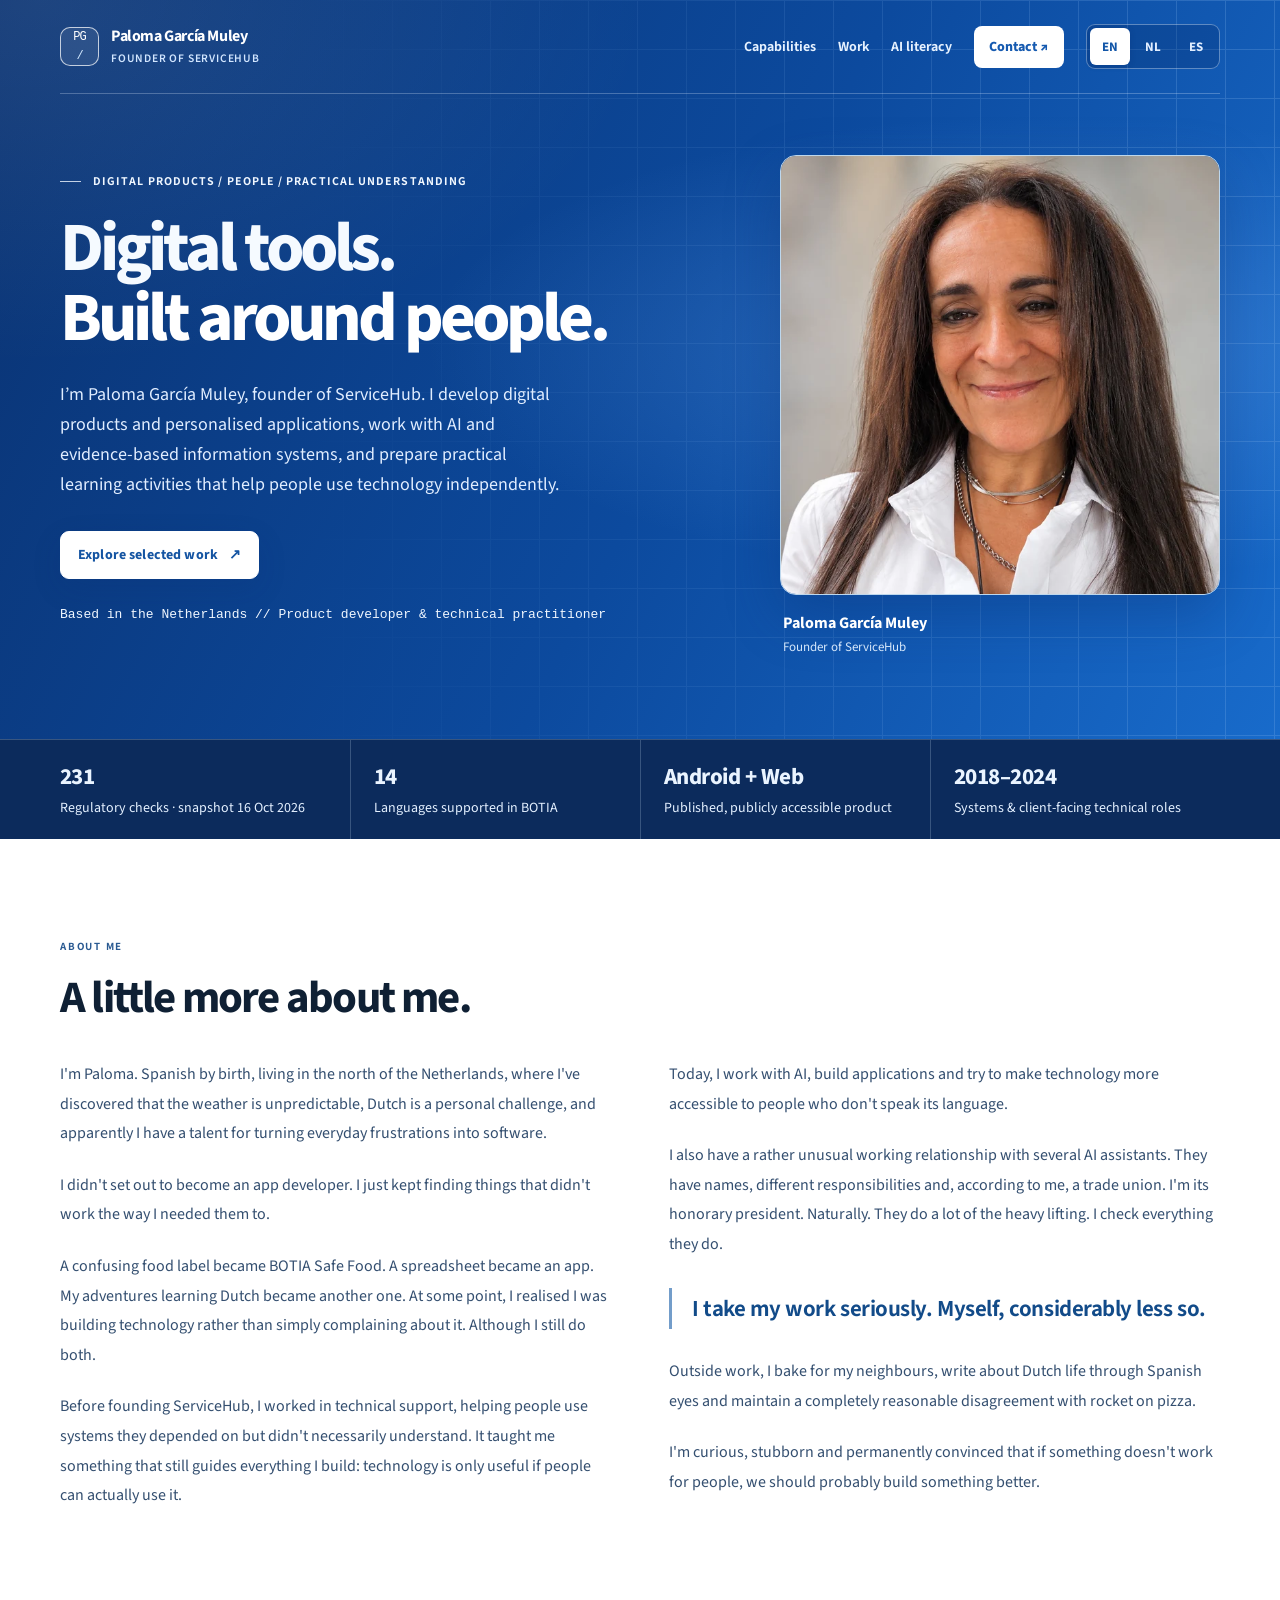
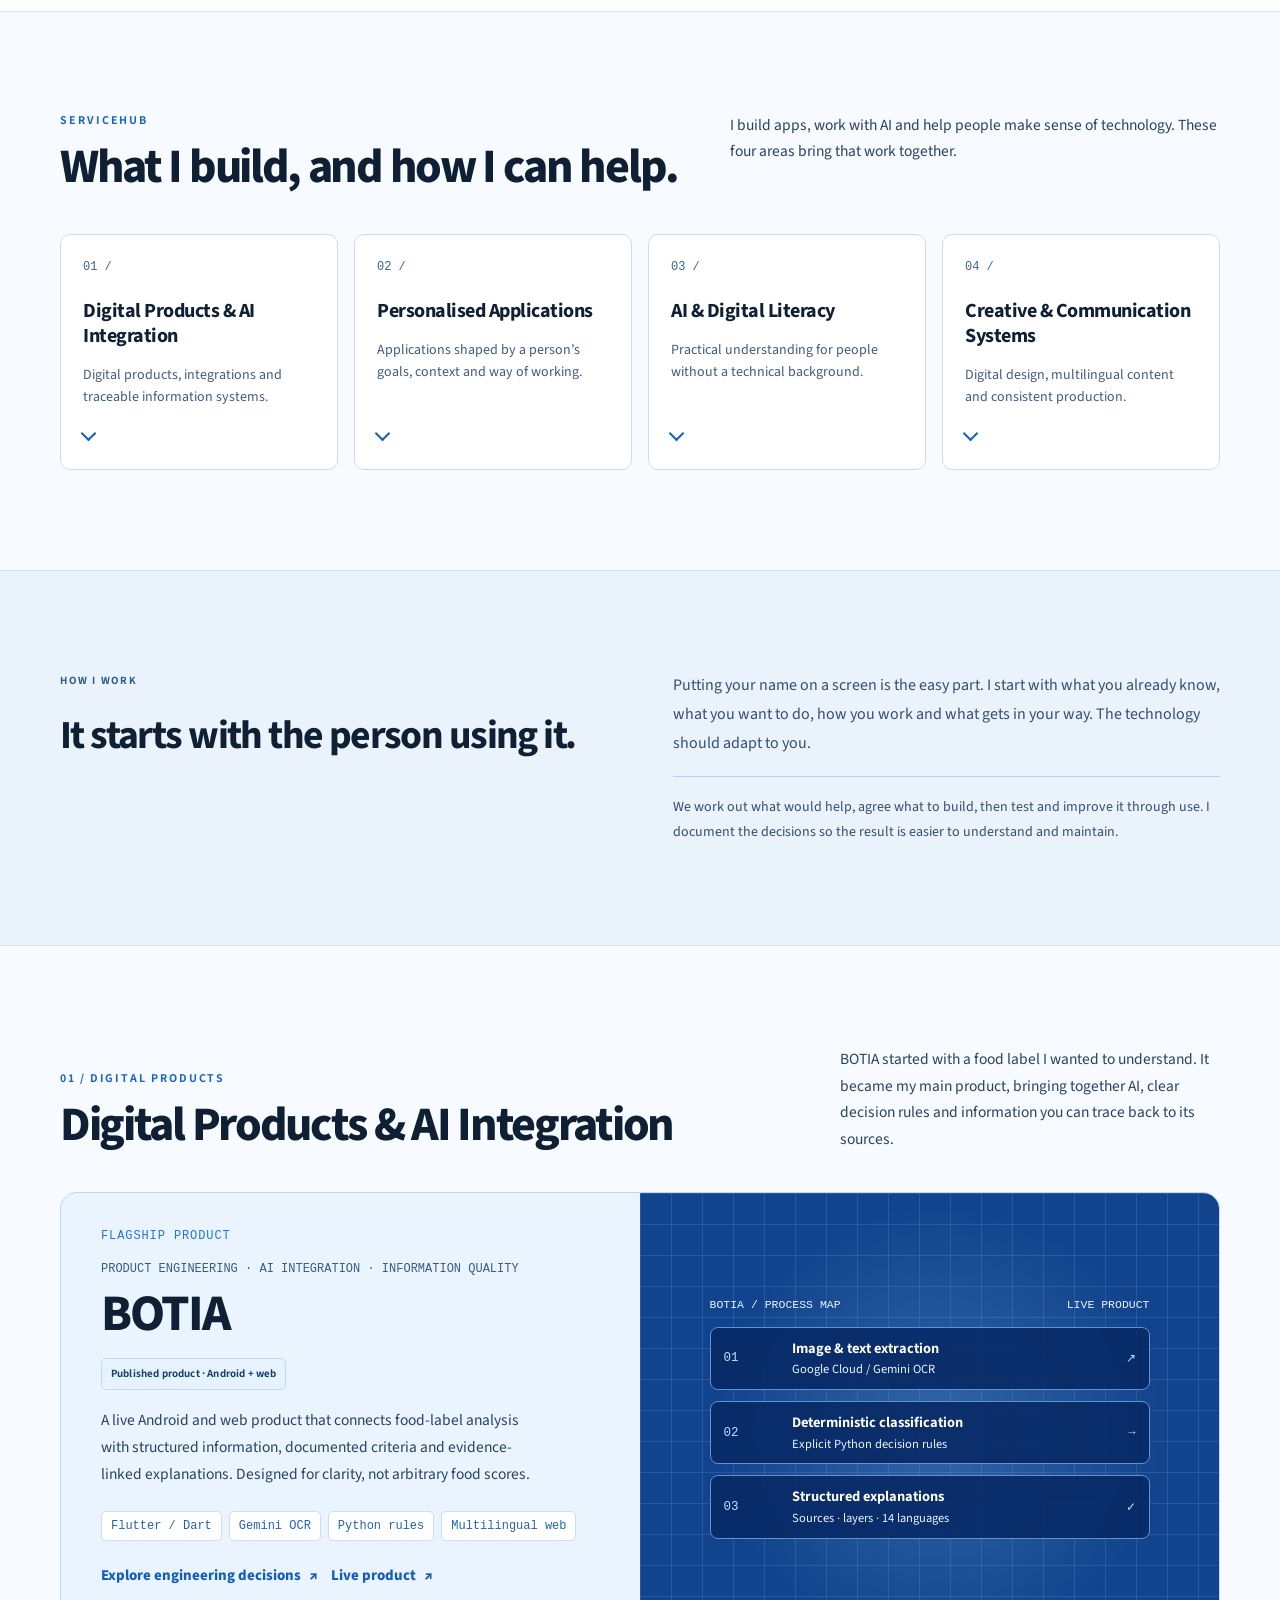
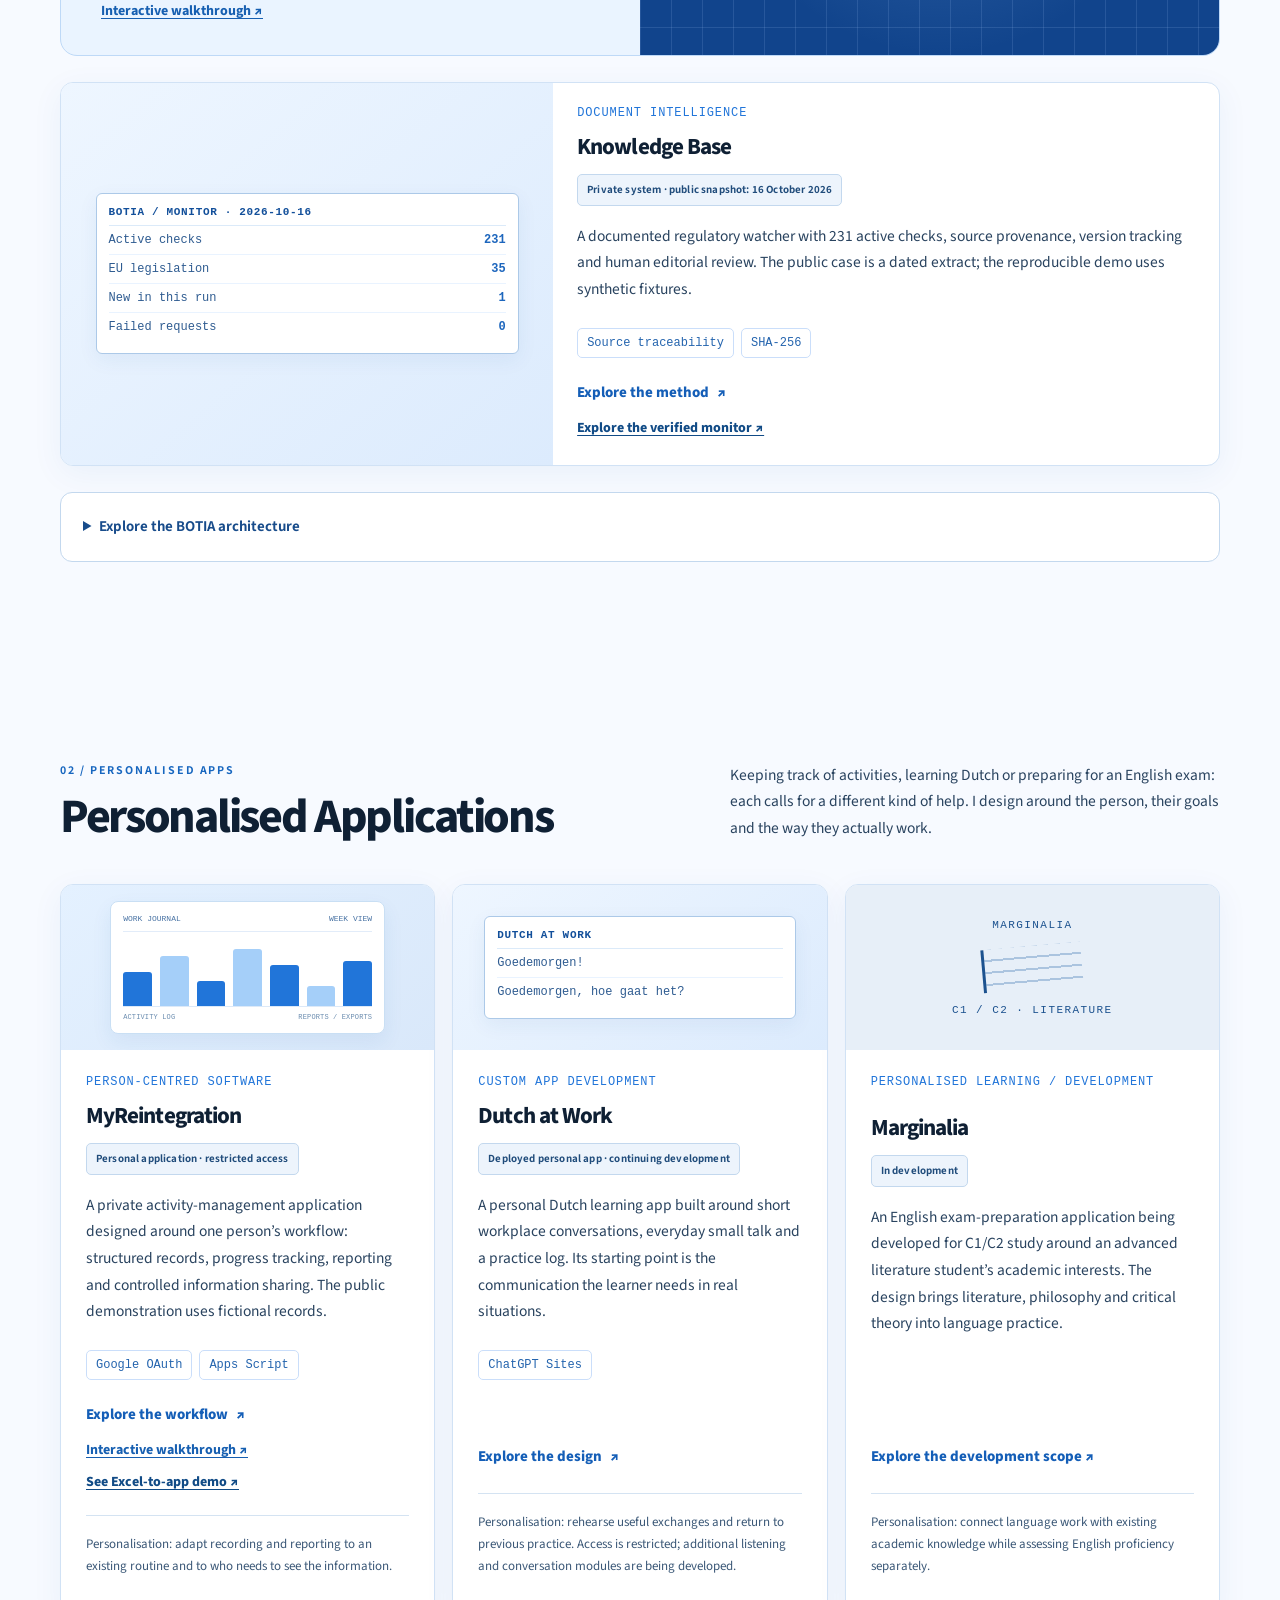
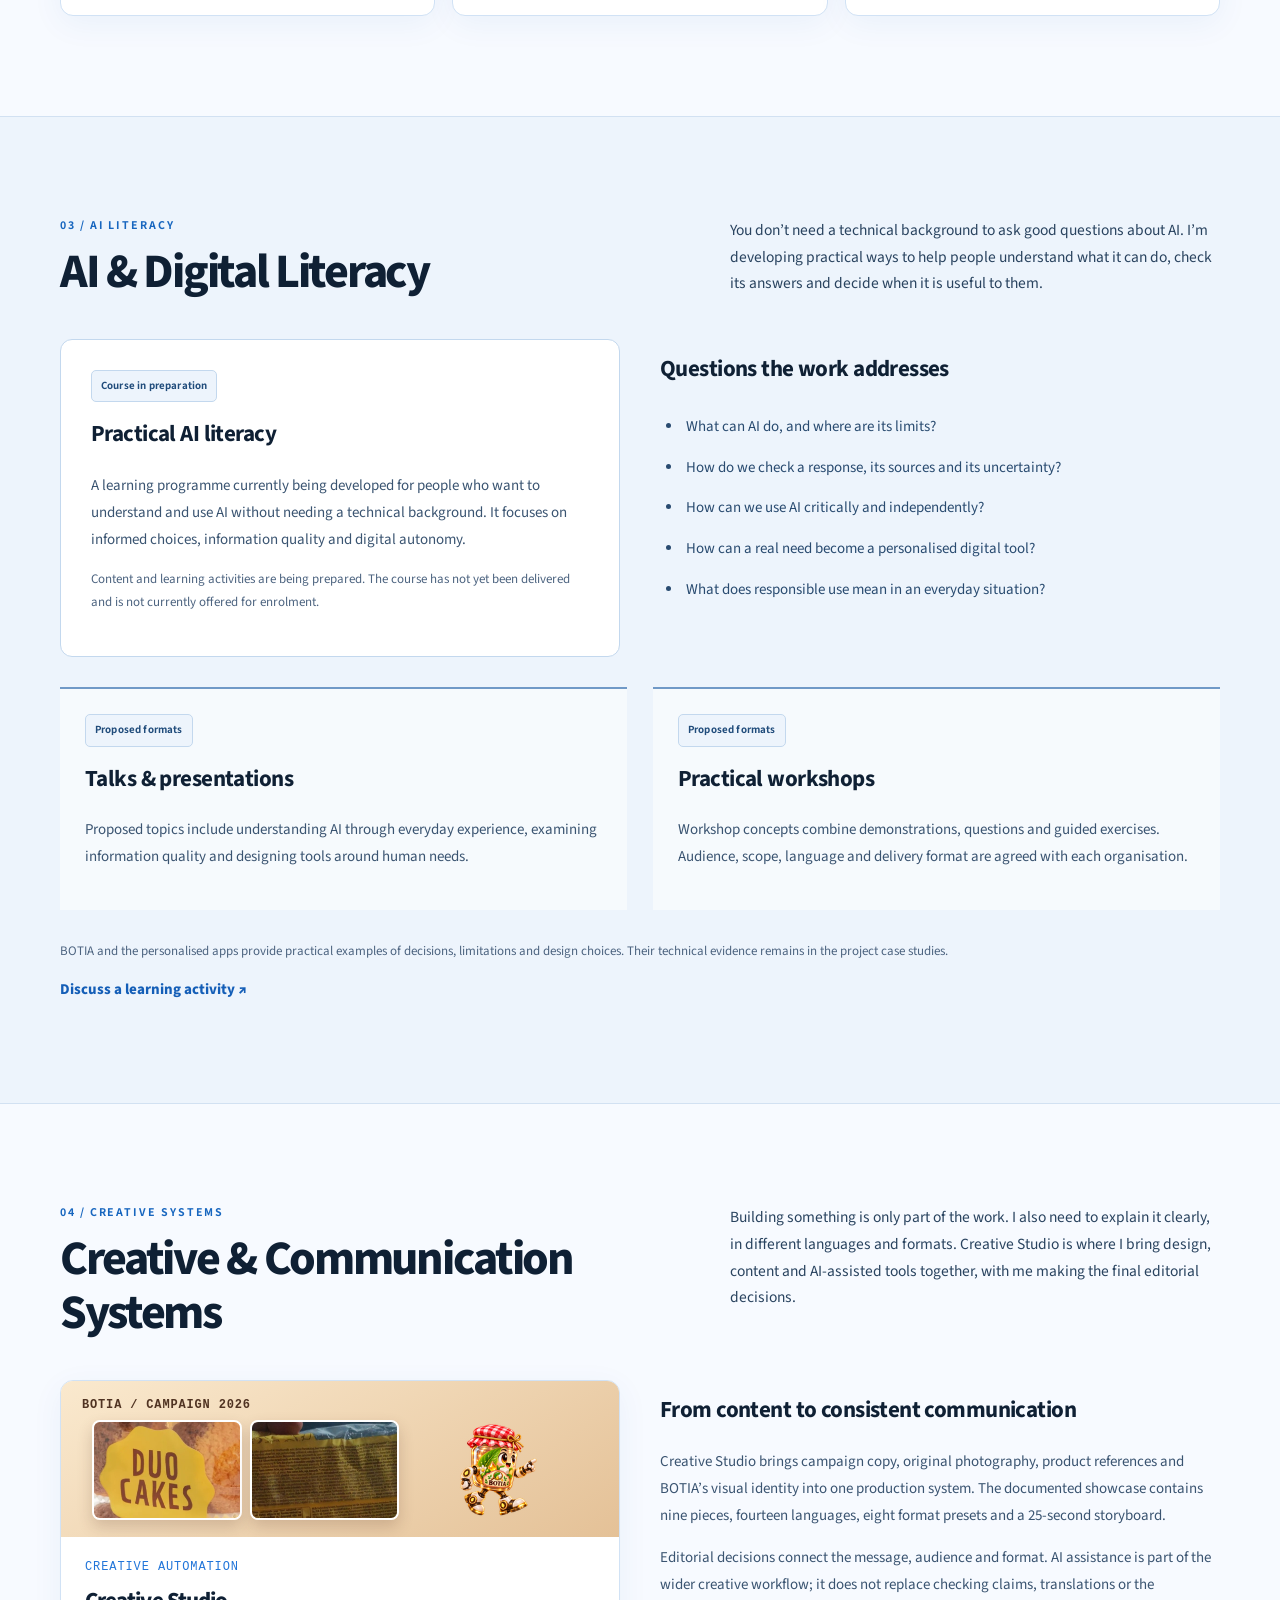
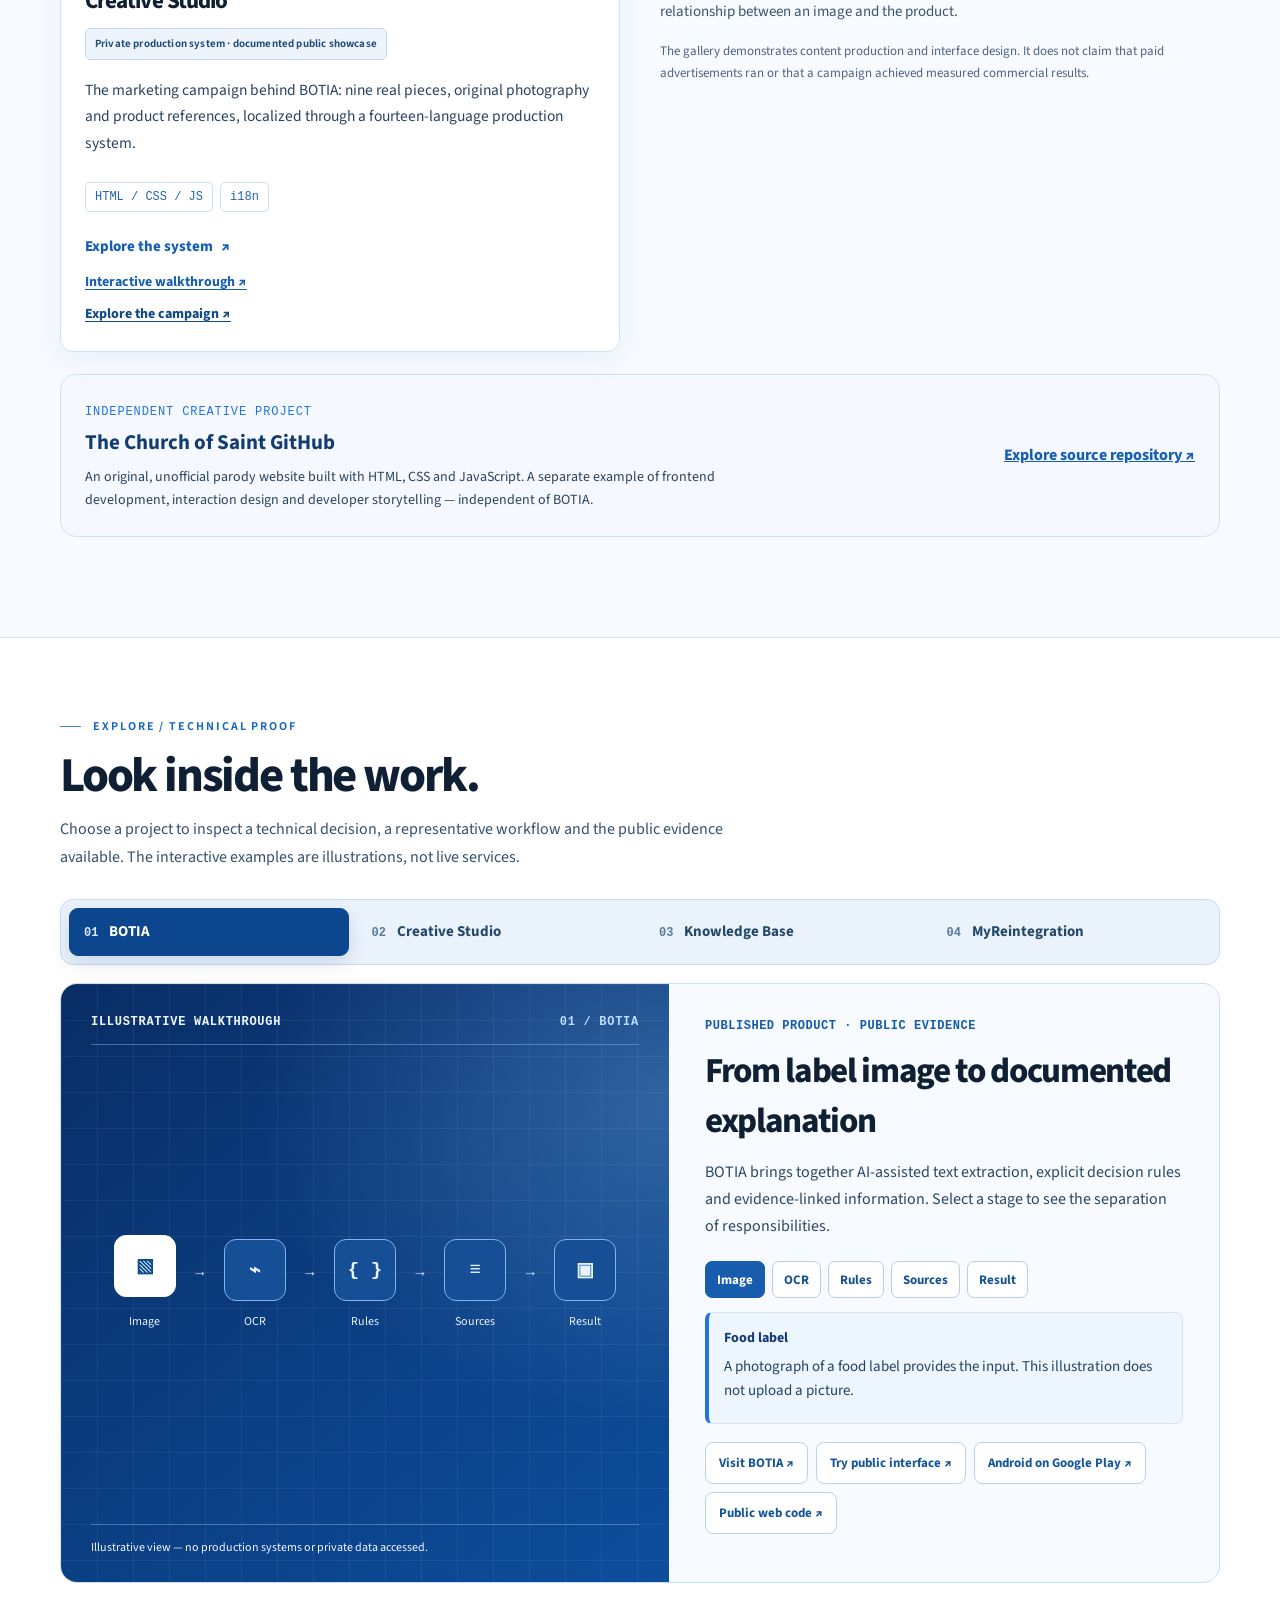
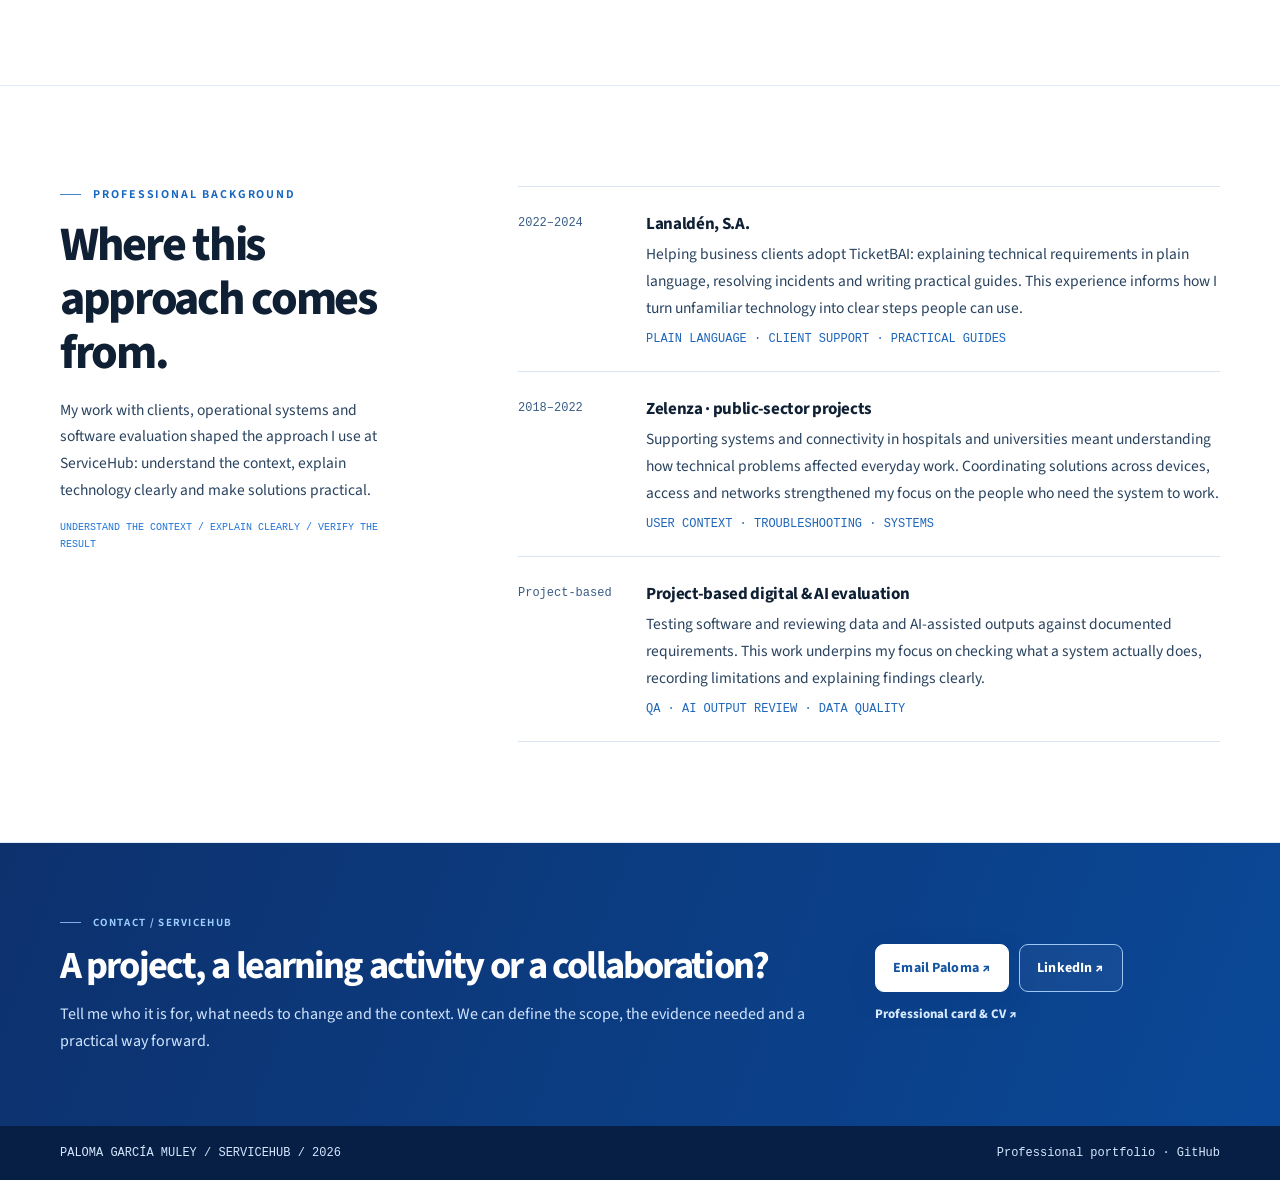
==== commit 7c74643b: "Make portfolio introductions more personal and simplify project presentation" ====
--- a/index.html
+++ b/index.html
@@ -316,7 +316,7 @@
   </section>
   <div class="proofbar" aria-label="Selected technical proof points">
     <div class="wrap proofbar-inner">
-      <div class="proof"><strong>04</strong><span>Professional areas, connected by one approach</span></div>
+      <div class="proof"><strong>231</strong><span>Regulatory checks · snapshot 16 Oct 2026</span></div>
       <div class="proof"><strong>14</strong><span>Languages supported in BOTIA</span></div>
       <div class="proof"><strong>Android + Web</strong><span>Published, publicly accessible product</span></div>
       <div class="proof"><strong>2018–2024</strong><span>Systems &amp; client-facing technical roles</span></div>
@@ -339,11 +339,11 @@
       </div>
     </section>
 
-    <section class="section capability-section" id="services" aria-labelledby="services-title"><div class="wrap"><div class="section-head"><div><p class="eyebrow light">SERVICEHUB</p><h2 data-copy="services-heading" id="services-title">Four areas. One practical approach.</h2></div><p data-copy="services-intro" class="section-note">Product creation, individual needs, information quality and technological understanding belong in the same professional practice.</p></div><div class="capability-grid"><a class="capability-link" href="#products"><span class="num">01 /</span><h3 data-copy="products-overview">Digital Products &amp; AI Integration</h3><p data-copy="products-overview-desc">Digital products, integrations and traceable information systems.</p><span class="capability-arrow" aria-hidden="true">↗</span></a><a class="capability-link" href="#personalised-apps"><span class="num">02 /</span><h3 data-copy="personalised-apps-overview">Personalised Applications</h3><p data-copy="personalised-apps-overview-desc">Applications shaped by a person’s goals, context and way of working.</p><span class="capability-arrow" aria-hidden="true">↗</span></a><a class="capability-link" href="#literacy"><span class="num">03 /</span><h3 data-copy="literacy-overview">AI &amp; Digital Literacy</h3><p data-copy="literacy-overview-desc">Practical understanding for people without a technical background.</p><span class="capability-arrow" aria-hidden="true">↗</span></a><a class="capability-link" href="#creative"><span class="num">04 /</span><h3 data-copy="creative-overview">Creative &amp; Communication Systems</h3><p data-copy="creative-overview-desc">Digital design, multilingual content and consistent production.</p><span class="capability-arrow" aria-hidden="true">↗</span></a></div></div></section><section class="section approach-section" id="approach" aria-labelledby="approach-title"><div class="wrap approach-layout"><div><p data-copy="approach-kicker" class="eyebrow light">HOW I WORK</p><h2 data-copy="approach-title" id="approach-title">Personalisation goes beyond a name on a screen.</h2></div><div><p data-copy="approach-body">It starts with what someone already knows, what they want to achieve, how they work and what gets in their way. Technology should adapt to people. These questions guide requirements, interface choices and testing.</p><p data-copy="approach-method" class="method-line">Understand the context → define the scope → build and test → refine through use. Integration, diagnostics and clear documentation support the work throughout.</p></div></div></section><section class="section" id="work" aria-labelledby="work-title">
+    <section class="section capability-section" id="services" aria-labelledby="services-title"><div class="wrap"><div class="section-head"><div><p class="eyebrow light">SERVICEHUB</p><h2 data-copy="services-heading" id="services-title">What I build, and how I can help.</h2></div><p data-copy="services-intro" class="section-note">I build apps, work with AI and help people make sense of technology. These four areas bring that work together.</p></div><div class="capability-grid"><a class="capability-link" href="#products"><span class="num">01 /</span><h3 data-copy="products-overview">Digital Products &amp; AI Integration</h3><p data-copy="products-overview-desc">Digital products, integrations and traceable information systems.</p><span class="capability-arrow" aria-hidden="true">↗</span></a><a class="capability-link" href="#personalised-apps"><span class="num">02 /</span><h3 data-copy="personalised-apps-overview">Personalised Applications</h3><p data-copy="personalised-apps-overview-desc">Applications shaped by a person’s goals, context and way of working.</p><span class="capability-arrow" aria-hidden="true">↗</span></a><a class="capability-link" href="#literacy"><span class="num">03 /</span><h3 data-copy="literacy-overview">AI &amp; Digital Literacy</h3><p data-copy="literacy-overview-desc">Practical understanding for people without a technical background.</p><span class="capability-arrow" aria-hidden="true">↗</span></a><a class="capability-link" href="#creative"><span class="num">04 /</span><h3 data-copy="creative-overview">Creative &amp; Communication Systems</h3><p data-copy="creative-overview-desc">Digital design, multilingual content and consistent production.</p><span class="capability-arrow" aria-hidden="true">↗</span></a></div></div></section><section class="section approach-section" id="approach" aria-labelledby="approach-title"><div class="wrap approach-layout"><div><p data-copy="approach-kicker" class="eyebrow light">HOW I WORK</p><h2 data-copy="approach-title" id="approach-title">It starts with the person using it.</h2></div><div><p data-copy="approach-body">Putting your name on a screen is the easy part. I start with what you already know, what you want to do, how you work and what gets in your way. The technology should adapt to you.</p><p data-copy="approach-method" class="method-line">We work out what would help, agree what to build, then test and improve it through use. I document the decisions so the result is easier to understand and maintain.</p></div></div></section><section class="section" id="work" aria-labelledby="work-title">
       <div class="wrap">
         <span class="anchor-target" id="products"></span><div class="section-head">
-          <div><div class="eyebrow light"><span class="line"></span>01 / DIGITAL PRODUCTS</div><h2 id="work-title">Digital Products &amp; AI Integration</h2></div>
-          <p class="section-note">BOTIA is ServiceHub’s flagship product. Its architecture and related information systems demonstrate how AI, explicit rules and source quality work together.</p>
+          <div><p data-copy="products-kicker" class="eyebrow light">01 / DIGITAL PRODUCTS</p><h2 id="work-title">Digital Products &amp; AI Integration</h2></div>
+          <p class="section-note">BOTIA started with a food label I wanted to understand. It became my main product, bringing together AI, clear decision rules and information you can trace back to its sources.</p>
         </div>
         <article class="feature" id="botia">
           <div class="feature-copy">
@@ -375,9 +375,7 @@
               <p data-copy="kb-status" class="project-status">Private system · public snapshot: 16 October 2026</p><p class="card-desc">A documented regulatory watcher with 231 active checks, source provenance, version tracking and human editorial review. The public case is a dated extract; the reproducible demo uses synthetic fixtures.</p>
               <div class="tags"><span class="tag">Source traceability</span><span class="tag">SHA-256</span></div>
               <button type="button" class="text-link" data-case="knowledge">Explore the method <span>↗</span></button>
-              <a class="proof-link-inline" href="#explore" data-open-lab="knowledge">Interactive walkthrough ↗</a>
               <a class="proof-link-inline" data-casebook="knowledge" href="./knowledge-monitor.html?lang=en">View detailed case ↗</a>
-               <a class="proof-link-inline" id="kb-public-demo-link" href="https://github.com/servicehubbotia-glitch/BOTIA-Regulatory-Intelligence" target="_blank" rel="noopener noreferrer">Public demo repository ↗</a>
             </div>
           </article>
           <details class="architecture-detail"><summary data-copy="architecture-summary">Explore the BOTIA architecture</summary><div class="schematic" aria-label="Illustrative architecture diagram with image input, OCR, rules, sources and outputs">
@@ -402,7 +400,7 @@
     </details></div></div>
     </section>
 
-    <section class="section capability-section" id="personalised-apps" aria-labelledby="personalised-apps-title"><div class="wrap"><div class="section-head"><div><p class="eyebrow light">02 / SERVICEHUB</p><h2 data-copy="apps-title" id="personalised-apps-title">Personalised Applications</h2></div><p data-copy="apps-intro" class="section-note">Three different needs, three different designs. Personalisation changes the workflow, the learning context and the way progress is understood.</p></div><div class="subprojects personalised-grid" id="custom-app-development"><article class="project-card" id="myreintegration">
+    <section class="section capability-section" id="personalised-apps" aria-labelledby="personalised-apps-title"><div class="wrap"><div class="section-head"><div><p data-copy="apps-kicker" class="eyebrow light">02 / PERSONALISED APPS</p><h2 data-copy="apps-title" id="personalised-apps-title">Personalised Applications</h2></div><p data-copy="apps-intro" class="section-note">Keeping track of activities, learning Dutch or preparing for an English exam: each calls for a different kind of help. I design around the person, their goals and the way they actually work.</p></div><div class="subprojects personalised-grid" id="custom-app-development"><article class="project-card" id="myreintegration">
             <div class="art art-mr" aria-label="Illustrative generic activity dashboard with no personal records"><div class="mini-dashboard"><header><span>WORK JOURNAL</span><span>WEEK VIEW</span></header><div class="bars"><span style="height:55%"></span><span style="height:82%"></span><span style="height:41%"></span><span style="height:92%"></span><span style="height:67%"></span><span style="height:32%"></span><span style="height:73%"></span></div><footer><span>ACTIVITY LOG</span><span>REPORTS / EXPORTS</span></footer></div></div>
             <div class="card-copy">
               <div class="project-no">PERSON-CENTRED SOFTWARE</div>
@@ -430,7 +428,7 @@
               <button type="button" class="text-link" data-case="dutch">Explore the design <span>↗</span></button>
             <p data-copy="dutch-adaptation" class="adaptation-note">Personalisation: rehearse useful exchanges and return to previous practice. Access is restricted; additional listening and conversation modules are being developed.</p></div>
           </article>
-        <article class="project-card" id="marginalia"><div class="art art-marginalia" aria-hidden="true"><span>MARGINALIA</span><div class="book-lines"></div><span>C1 / C2 · LITERATURE</span></div><div class="card-copy"><p data-copy="marg-kicker" class="project-no">PERSONALISED LEARNING / DEVELOPMENT</p><h3 class="card-headline">Marginalia</h3><p data-copy="marg-status" class="project-status">In development · functional testing not yet verified</p><p data-copy="marg-desc" class="card-desc">An English exam-preparation application being developed for C1/C2 study around an advanced literature student’s academic interests. The design brings literature, philosophy and critical theory into language practice.</p><button data-copy="marg-button" type="button" class="text-link" data-case="marginalia">Explore the development scope ↗</button><p data-copy="marg-adaptation" class="adaptation-note">Personalisation: connect language work with existing academic knowledge while assessing English proficiency separately. Feedback quality and the complete learning flow still require verification.</p></div></article></div></div></section><section class="section capability-section" id="literacy" aria-labelledby="literacy-title"><div class="wrap"><div class="section-head"><div><p class="eyebrow light">03 / SERVICEHUB</p><h2 data-copy="literacy-title" id="literacy-title">AI &amp; Digital Literacy</h2></div><p data-copy="literacy-intro" class="section-note">Helping non-technical audiences understand AI, question its outputs and use digital tools with greater independence. Everyday situations make the questions concrete.</p></div><div class="literacy-grid"><article class="literacy-course"><p data-copy="course-status" class="project-status">Course in preparation</p><h3 data-copy="course-title">Practical AI literacy</h3><p data-copy="course-desc">A learning programme currently being developed for people who want to understand and use AI without needing a technical background. It focuses on informed choices, information quality and digital autonomy.</p><p data-copy="course-limit" class="editorial-note">Content and learning activities are being prepared. The course has not yet been delivered and is not currently offered for enrolment.</p></article><div class="literacy-topics"><h3 data-copy="themes-title">Questions the work addresses</h3><ul><li data-copy="theme-0">What can AI do, and where are its limits?</li><li data-copy="theme-1">How do we check a response, its sources and its uncertainty?</li><li data-copy="theme-2">How can we use AI critically and independently?</li><li data-copy="theme-3">How can a real need become a personalised digital tool?</li><li data-copy="theme-4">What does responsible use mean in an everyday situation?</li></ul></div></div><div class="format-grid"><article><p data-copy="talks-status" class="project-status">Proposed formats</p><h3 data-copy="talks-title">Talks &amp; presentations</h3><p data-copy="talks-body">Proposed topics include understanding AI through everyday experience, examining information quality and designing tools around human needs.</p></article><article><p data-copy="workshops-status" class="project-status">Proposed formats</p><h3 data-copy="workshops-title">Practical workshops</h3><p data-copy="workshops-body">Workshop concepts combine demonstrations, questions and guided exercises. Audience, scope, language and delivery format are agreed with each organisation.</p></article></div><p data-copy="literacy-evidence" class="editorial-note">BOTIA and the personalised apps provide practical examples of decisions, limitations and design choices. Their technical evidence remains in the project case studies.</p><a data-copy="literacy-contact" class="text-link" href="#contact">Discuss a learning activity ↗</a></div></section><section class="section capability-section" id="creative" aria-labelledby="creative-title"><div class="wrap"><div class="section-head"><div><p class="eyebrow light">04 / SERVICEHUB</p><h2 data-copy="creative-title" id="creative-title">Creative &amp; Communication Systems</h2></div><p data-copy="creative-intro" class="section-note">Digital design and multilingual communication need a consistent production process. Reusable components and AI-assisted workflows support the work; human judgement remains responsible for meaning, accuracy and brand consistency.</p></div><div class="creative-grid"><article class="project-card" id="creative-studio">
+        <article class="project-card" id="marginalia"><div class="art art-marginalia" aria-hidden="true"><span>MARGINALIA</span><div class="book-lines"></div><span>C1 / C2 · LITERATURE</span></div><div class="card-copy"><p data-copy="marg-kicker" class="project-no">PERSONALISED LEARNING / DEVELOPMENT</p><h3 class="card-headline">Marginalia</h3><p data-copy="marg-status" class="project-status">In development</p><p data-copy="marg-desc" class="card-desc">An English exam-preparation application being developed for C1/C2 study around an advanced literature student’s academic interests. The design brings literature, philosophy and critical theory into language practice.</p><button data-copy="marg-button" type="button" class="text-link" data-case="marginalia">Explore the development scope ↗</button><p data-copy="marg-adaptation" class="adaptation-note">Personalisation: connect language work with existing academic knowledge while assessing English proficiency separately.</p></div></article></div></div></section><section class="section capability-section" id="literacy" aria-labelledby="literacy-title"><div class="wrap"><div class="section-head"><div><p data-copy="literacy-kicker" class="eyebrow light">03 / AI LITERACY</p><h2 data-copy="literacy-title" id="literacy-title">AI &amp; Digital Literacy</h2></div><p data-copy="literacy-intro" class="section-note">You don’t need a technical background to ask good questions about AI. I’m developing practical ways to help people understand what it can do, check its answers and decide when it is useful to them.</p></div><div class="literacy-grid"><article class="literacy-course"><p data-copy="course-status" class="project-status">Course in preparation</p><h3 data-copy="course-title">Practical AI literacy</h3><p data-copy="course-desc">A learning programme currently being developed for people who want to understand and use AI without needing a technical background. It focuses on informed choices, information quality and digital autonomy.</p><p data-copy="course-limit" class="editorial-note">Content and learning activities are being prepared. The course has not yet been delivered and is not currently offered for enrolment.</p></article><div class="literacy-topics"><h3 data-copy="themes-title">Questions the work addresses</h3><ul><li data-copy="theme-0">What can AI do, and where are its limits?</li><li data-copy="theme-1">How do we check a response, its sources and its uncertainty?</li><li data-copy="theme-2">How can we use AI critically and independently?</li><li data-copy="theme-3">How can a real need become a personalised digital tool?</li><li data-copy="theme-4">What does responsible use mean in an everyday situation?</li></ul></div></div><div class="format-grid"><article><p data-copy="talks-status" class="project-status">Proposed formats</p><h3 data-copy="talks-title">Talks &amp; presentations</h3><p data-copy="talks-body">Proposed topics include understanding AI through everyday experience, examining information quality and designing tools around human needs.</p></article><article><p data-copy="workshops-status" class="project-status">Proposed formats</p><h3 data-copy="workshops-title">Practical workshops</h3><p data-copy="workshops-body">Workshop concepts combine demonstrations, questions and guided exercises. Audience, scope, language and delivery format are agreed with each organisation.</p></article></div><p data-copy="literacy-evidence" class="editorial-note">BOTIA and the personalised apps provide practical examples of decisions, limitations and design choices. Their technical evidence remains in the project case studies.</p><a data-copy="literacy-contact" class="text-link" href="#contact">Discuss a learning activity ↗</a></div></section><section class="section capability-section" id="creative" aria-labelledby="creative-title"><div class="wrap"><div class="section-head"><div><p data-copy="creative-kicker" class="eyebrow light">04 / CREATIVE SYSTEMS</p><h2 data-copy="creative-title" id="creative-title">Creative &amp; Communication Systems</h2></div><p data-copy="creative-intro" class="section-note">Building something is only part of the work. I also need to explain it clearly, in different languages and formats. Creative Studio is where I bring design, content and AI-assisted tools together, with me making the final editorial decisions.</p></div><div class="creative-grid"><article class="project-card" id="creative-studio">
             <div class="art art-creative real-marketing-card" aria-label="Photographs and BOTIA robot from the real campaign"><div class="real-marketing-card-label">BOTIA / CAMPAIGN 2026</div><div class="real-marketing-card-photos"><img src="./marketing-assets/front.jpeg" alt="Real product-front photo" loading="lazy"><img src="./marketing-assets/ingredients.jpeg" alt="Real ingredient-label photo" loading="lazy"><img src="./marketing-assets/robot-pointing.png" alt="BOTIA robot" loading="lazy"></div></div>
             <div class="card-copy">
               <div class="project-no">CREATIVE AUTOMATION</div>
@@ -615,7 +613,7 @@
   // No automated translation, analytics, tracking pixels or credential storage.
   (()=>{
     'use strict';
-    const entries=[{"selector":".brand-label small","mode":"text","en":"FOUNDER OF SERVICEHUB","nl":"OPRICHTER VAN SERVICEHUB","es":"FUNDADORA DE SERVICEHUB"},{"selector":".nav a[href=\"#work\"]","mode":"text","en":"Work","nl":"Projecten","es":"Proyectos"},{"selector":".nav a[href=\"#services\"]","mode":"text","en":"Capabilities","nl":"Diensten","es":"Servicios"},{"selector":".nav a.nav-contact","mode":"text","en":"Contact ↗","nl":"Contact ↗","es":"Contacto ↗"},{"selector":".hero-left .eyebrow","mode":"last","en":"Digital products / people / practical understanding","nl":"Digitale producten / mensen / praktisch inzicht","es":"Productos digitales / personas / comprensión práctica"},{"selector":"#hero-title","mode":"html","en":"Digital tools.<br><em>Built around people.</em>","nl":"Digitale tools.<br><em>Rond mensen gebouwd.</em>","es":"Herramientas digitales.<br><em>Pensadas para las personas.</em>"},{"selector":".hero-lede","mode":"text","en":"I’m Paloma García Muley, founder of ServiceHub. I develop digital products and personalised applications, work with AI and evidence-based information systems, and prepare practical learning activities that help people use technology independently.","nl":"Ik ben Paloma García Muley, oprichter van ServiceHub. Ik ontwikkel digitale producten en apps op maat, werk met AI en op bronnen gebaseerde informatiesystemen, en bereid praktische leeractiviteiten voor die mensen helpen technologie zelfstandig te gebruiken.","es":"Soy Paloma García Muley, fundadora de ServiceHub. Desarrollo productos digitales y aplicaciones personalizadas, trabajo con IA y sistemas de información basados en fuentes, y preparo actividades prácticas para utilizar la tecnología con autonomía."},{"selector":".hero-left .btn-bright","mode":"first","en":"Explore selected work ","nl":"Bekijk geselecteerd werk ","es":"Ver proyectos seleccionados "},{"selector":".hero-subline","mode":"first","en":"Based in the Netherlands ","nl":"Gevestigd in Nederland ","es":"Con base en Países Bajos "},{"selector":".hero-subline","mode":"last","en":" Product developer & technical practitioner","nl":" Productontwikkelaar en technisch professional","es":" Desarrolladora de productos y profesional de la tecnología"},{"selector":".schema-head>span:first-child","mode":"text","en":"ARCHITECTURE / SELECTED WORK","nl":"ARCHITECTUUR / GESELECTEERD WERK","es":"ARQUITECTURA / PROYECTOS"},{"selector":".schema-head .status","mode":"last","en":" DOCUMENTED","nl":" GEDOCUMENTEERD","es":" DOCUMENTADO"},{"selector":".schema-label","mode":"text","en":"Product logic → meaningful explanation","nl":"Productlogica → begrijpelijke uitleg","es":"Lógica del producto → explicación comprensible"},{"selector":".pipeline .pipe-node:nth-child(1) .pipe-name","mode":"text","en":"Input","nl":"Invoer","es":"Entrada"},{"selector":".pipeline .pipe-node:nth-child(1) .pipe-small","mode":"text","en":"image","nl":"afbeelding","es":"imagen"},{"selector":".pipeline .pipe-node:nth-child(2) .pipe-small","mode":"text","en":"AI","nl":"AI","es":"IA"},{"selector":".pipeline .pipe-node:nth-child(3) .pipe-name","mode":"text","en":"Rules","nl":"Regels","es":"Reglas"},{"selector":".pipeline .pipe-node:nth-child(4) .pipe-name","mode":"text","en":"Sources","nl":"Bronnen","es":"Fuentes"},{"selector":".pipeline .pipe-node:nth-child(4) .pipe-small","mode":"text","en":"evidence","nl":"bewijs","es":"evidencia"},{"selector":".pipeline .pipe-node:nth-child(5) .pipe-name","mode":"text","en":"Output","nl":"Uitvoer","es":"Salida"},{"selector":".pipeline .pipe-node:nth-child(5) .pipe-small","mode":"text","en":"layers","nl":"lagen","es":"capas"},{"selector":".terminal .terminal-top span","mode":"text","en":"botia / system.flow","nl":"botia / systeem.stroom","es":"botia / sistema.flujo"},{"selector":".terminal p:first-of-type .dim","mode":"text","en":"// Representative technical flow","nl":"// Schematische technische stroom","es":"// Flujo técnico ilustrativo"},{"selector":".schematic-bottom span:first-child","mode":"text","en":"SEPARATE EXTRACTION FROM DECISION LOGIC","nl":"EXTRACTIE GESCHEIDEN VAN BESLISLOGICA","es":"EXTRACCIÓN SEPARADA DE LA LÓGICA DE DECISIÓN"},{"selector":".schematic-bottom span:last-child","mode":"text","en":"BOTIA","nl":"BOTIA","es":"BOTIA"},{"selector":".proofbar .proof:nth-child(1) span","mode":"text","en":"Professional areas, connected by one approach","nl":"Werkgebieden met één gezamenlijke aanpak","es":"Áreas profesionales con una forma común de trabajar"},{"selector":".proofbar .proof:nth-child(2) span","mode":"text","en":"Languages supported in BOTIA","nl":"Talen ondersteund door BOTIA","es":"Idiomas disponibles en BOTIA"},{"selector":".proofbar .proof:nth-child(3) span","mode":"text","en":"Published, publicly accessible product","nl":"Gepubliceerd en publiek toegankelijk product","es":"Producto publicado y accesible al público"},{"selector":".proofbar .proof:nth-child(4) span","mode":"text","en":"Systems & client-facing technical roles","nl":"Technische functies en klantprojecten","es":"Experiencia técnica y trabajo con clientes"},{"selector":"#work .section-head .eyebrow","mode":"last","en":"01 / DIGITAL PRODUCTS","nl":"01 / DIGITALE PRODUCTEN","es":"01 / PRODUCTOS DIGITALES"},{"selector":"#work-title","mode":"text","en":"Digital Products & AI Integration","nl":"Digitale producten en AI-integratie","es":"Productos digitales e integración de IA"},{"selector":"#work .section-note","mode":"text","en":"BOTIA is ServiceHub’s flagship product. Its architecture and related information systems demonstrate how AI, explicit rules and source quality work together.","nl":"BOTIA is het belangrijkste product van ServiceHub. De architectuur en bijbehorende informatiesystemen laten zien hoe AI, expliciete regels en bronkwaliteit samenwerken.","es":"BOTIA es el producto principal de ServiceHub. Su arquitectura y sus sistemas de información muestran cómo se combinan IA, reglas explícitas y calidad de las fuentes."},{"selector":".feature .project-no","mode":"text","en":"FLAGSHIP PRODUCT","nl":"HOOFDPROJECT","es":"PROYECTO PRINCIPAL"},{"selector":".feature .project-category","mode":"text","en":"PRODUCT ENGINEERING · AI INTEGRATION · INFORMATION QUALITY","nl":"PRODUCTONTWIKKELING · AI-INTEGRATIE · INFORMATIEKWALITEIT","es":"DESARROLLO DE PRODUCTO · INTEGRACIÓN DE IA · CALIDAD DE INFORMACIÓN"},{"selector":".feature-copy>p:not(.project-status)","mode":"text","en":"A live Android and web product that connects food-label analysis with structured information, documented criteria and evidence-linked explanations. Designed for clarity, not arbitrary food scores.","nl":"Een gepubliceerd Android- en webproduct dat etiketanalyses verbindt met gestructureerde informatie, vastgelegde criteria en uitleg met bronverwijzingen. Gericht op duidelijkheid, zonder willekeurige voedselscores.","es":"Un producto Android y web publicado que conecta el análisis de etiquetas con información estructurada, criterios documentados y explicaciones respaldadas por fuentes. Diseñado para explicar, sin puntuaciones alimentarias arbitrarias."},{"selector":".feature-copy .tag:last-child","mode":"text","en":"Multilingual web","nl":"Meertalige website","es":"Web multilingüe"},{"selector":".feature-copy button[data-case=\"botia\"]","mode":"first","en":"Explore engineering decisions ","nl":"Technische keuzes bekijken ","es":"Explorar decisiones técnicas "},{"selector":".feature-copy a.text-link","mode":"first","en":"Live product ","nl":"Bekijk product ","es":"Ver producto "},{"selector":".feature-visual-header span:first-child","mode":"text","en":"BOTIA / PROCESS MAP","nl":"BOTIA / PROCESOVERZICHT","es":"BOTIA / MAPA DE PROCESO"},{"selector":".feature-visual-header span:last-child","mode":"text","en":"LIVE PRODUCT","nl":"LIVE PRODUCT","es":"PRODUCTO PUBLICADO"},{"selector":".panel-stack .diagram-step:nth-child(2) .main","mode":"text","en":"Image & text extraction","nl":"Beeld- en tekstextractie","es":"Extracción de imagen y texto"},{"selector":".panel-stack .diagram-step:nth-child(3) .main","mode":"text","en":"Deterministic classification","nl":"Deterministische classificatie","es":"Clasificación determinista"},{"selector":".panel-stack .diagram-step:nth-child(3) .sub","mode":"text","en":"Explicit Python decision rules","nl":"Expliciete beslisregels in Python","es":"Reglas de decisión explícitas en Python"},{"selector":".panel-stack .diagram-step:nth-child(4) .main","mode":"text","en":"Structured explanations","nl":"Gestructureerde uitleg","es":"Explicaciones estructuradas"},{"selector":".panel-stack .diagram-step:nth-child(4) .sub","mode":"text","en":"Sources · layers · 14 languages","nl":"Bronnen · lagen · 14 talen","es":"Fuentes · capas · 14 idiomas"},{"selector":"#creative-studio .project-no","mode":"text","en":"CREATIVE AUTOMATION","nl":"CREATIEVE AUTOMATISERING","es":"AUTOMATIZACIÓN CREATIVA"},{"selector":"#creative-studio .card-desc","mode":"text","en":"The marketing campaign behind BOTIA: nine real pieces, original photography and product references, localized through a fourteen-language production system.","nl":"De marketingcampagne achter BOTIA: negen echte onderdelen, originele foto’s en productreferenties, gemaakt via een productiesysteem in veertien talen.","es":"La campaña de marketing de BOTIA: nueve piezas auténticas, fotografías originales y pantallas de la aplicación, organizadas en un sistema de producción para catorce idiomas."},{"selector":"#creative-studio button","mode":"first","en":"Explore the system ","nl":"Ontdek het systeem ","es":"Explorar el sistema "},{"selector":"#knowledge-base .project-no","mode":"text","en":"DOCUMENT INTELLIGENCE","nl":"DOCUMENT-INTELLIGENTIE","es":"INTELIGENCIA DOCUMENTAL"},{"selector":"#knowledge-base .card-desc","mode":"text","en":"A documented regulatory watcher with 231 active checks, source provenance, version tracking and human editorial review. The public case is a dated extract; the reproducible demo uses synthetic fixtures.","nl":"Een gedocumenteerde regelgevingsmonitor met 231 actieve controles, bronherkomst, versiebeheer en menselijke redactionele beoordeling. De openbare casestudy is een gedateerd fragment; de reproduceerbare demo gebruikt synthetische testgegevens.","es":"Monitor regulatorio documentado con 231 comprobaciones activas, trazabilidad, seguimiento de versiones y revisión editorial humana. El caso público es un extracto fechado; la demo reproducible utiliza datos sintéticos."},{"selector":"#knowledge-base .tag:first-child","mode":"text","en":"Source traceability","nl":"Brontraceerbaarheid","es":"Trazabilidad de fuentes"},{"selector":"#knowledge-base button","mode":"first","en":"Explore the method ","nl":"Ontdek de methode ","es":"Explorar el método "},{"selector":"#myreintegration .project-no","mode":"text","en":"PERSON-CENTRED SOFTWARE","nl":"SOFTWARE VOOR EEN PERSOON","es":"SOFTWARE PARA UNA PERSONA"},{"selector":"#myreintegration .card-desc","mode":"text","en":"A private activity-management application designed around one person’s workflow: structured records, progress tracking, reporting and controlled information sharing. The public demonstration uses fictional records.","nl":"Een privéapp voor activiteitenbeheer, ontworpen rond de werkwijze van één persoon: gestructureerde invoer, voortgang, rapportages en gecontroleerd delen van informatie. De openbare demonstratie gebruikt fictieve gegevens.","es":"Aplicación privada de gestión de actividades diseñada alrededor del flujo de trabajo de una persona: registros estructurados, seguimiento, informes y acceso controlado a la información. La demostración pública utiliza datos ficticios."},{"selector":"#myreintegration button","mode":"first","en":"Explore the workflow ","nl":"Bekijk de workflow ","es":"Explorar el flujo "},{"selector":"#knowledge-base .art-kb .doc-ledger .head","mode":"text","en":"BOTIA / MONITOR · 2026-10-16","nl":"BOTIA / MONITOR · 2026-10-16","es":"BOTIA / MONITOR · 2026-10-16"},{"selector":"#knowledge-base .art-kb .doc-ledger .line:nth-child(2) span:first-child","mode":"text","en":"Active checks","nl":"Actieve controles","es":"Comprobaciones activas"},{"selector":"#knowledge-base .art-kb .doc-ledger .line:nth-child(2) span:last-child","mode":"text","en":"231","nl":"231","es":"231"},{"selector":"#knowledge-base .art-kb .doc-ledger .line:nth-child(3) span:first-child","mode":"text","en":"EU legislation","nl":"EU-wetgeving","es":"Normativa UE"},{"selector":"#knowledge-base .art-kb .doc-ledger .line:nth-child(4) span:first-child","mode":"text","en":"New in this run","nl":"Nieuw in deze controle","es":"Novedades en esta ejecución"},{"selector":"#knowledge-base .art-kb .doc-ledger .line:nth-child(4) span:last-child","mode":"text","en":"1","nl":"1","es":"1"},{"selector":"#knowledge-base .art-kb .doc-ledger .line:nth-child(5) span:first-child","mode":"text","en":"Failed requests","nl":"Mislukte verzoeken","es":"Consultas fallidas"},{"selector":"#knowledge-base .art-kb .doc-ledger .line:nth-child(5) span:last-child","mode":"text","en":"0","nl":"0","es":"0"},{"selector":".art-mr .mini-dashboard header span:first-child","mode":"text","en":"WORK JOURNAL","nl":"WERKJOURNAAL","es":"DIARIO DE ACTIVIDADES"},{"selector":".art-mr .mini-dashboard header span:last-child","mode":"text","en":"WEEK VIEW","nl":"WEEKOVERZICHT","es":"VISTA SEMANAL"},{"selector":".art-mr .mini-dashboard footer span:first-child","mode":"text","en":"ACTIVITY LOG","nl":"ACTIVITEITEN","es":"ACTIVIDADES"},{"selector":".art-mr .mini-dashboard footer span:last-child","mode":"text","en":"REPORTS / EXPORTS","nl":"RAPPORTEN / EXPORT","es":"INFORMES / EXPORTACIÓN"},{"selector":"#experience .eyebrow","mode":"last","en":"PROFESSIONAL BACKGROUND","nl":"PROFESSIONELE ERVARING","es":"EXPERIENCIA PROFESIONAL"},{"selector":"#experience-title","mode":"text","en":"Where this approach comes from.","nl":"Waar deze aanpak vandaan komt.","es":"De dónde viene esta forma de trabajar."},{"selector":".experience-intro>p:first-of-type","mode":"text","en":"My work with clients, operational systems and software evaluation shaped the approach I use at ServiceHub: understand the context, explain technology clearly and make solutions practical.","nl":"Mijn werk met klanten, operationele systemen en software-evaluatie heeft de aanpak bij ServiceHub gevormd: de context begrijpen, technologie helder uitleggen en oplossingen bruikbaar maken.","es":"El trabajo con clientes, sistemas y evaluación de software ha dado forma al enfoque que aplico en ServiceHub: comprender el contexto, explicar la tecnología con claridad y crear soluciones prácticas."},{"selector":".experience-intro>p:last-of-type","mode":"text","en":"UNDERSTAND THE CONTEXT / EXPLAIN CLEARLY / VERIFY THE RESULT","nl":"DE CONTEXT BEGRIJPEN / HELDER UITLEGGEN / HET RESULTAAT CONTROLEREN","es":"COMPRENDER EL CONTEXTO / EXPLICAR CON CLARIDAD / COMPROBAR EL RESULTADO"},{"selector":".exp-row:nth-child(1) p","mode":"text","en":"Helping business clients adopt TicketBAI: explaining technical requirements in plain language, resolving incidents and writing practical guides. This experience informs how I turn unfamiliar technology into clear steps people can use.","nl":"Zakelijke klanten helpen TicketBAI in gebruik te nemen: technische eisen begrijpelijk uitleggen, storingen oplossen en praktische handleidingen schrijven. Die ervaring helpt mij onbekende technologie te vertalen naar duidelijke, uitvoerbare stappen.","es":"Ayudar a clientes empresariales a adoptar TicketBAI: explicar los requisitos técnicos en lenguaje claro, resolver incidencias y redactar guías prácticas. Esa experiencia orienta cómo convierto una tecnología desconocida en pasos comprensibles y útiles."},{"selector":".exp-row:nth-child(1) .exp-tech","mode":"text","en":"PLAIN LANGUAGE · CLIENT SUPPORT · PRACTICAL GUIDES","nl":"BEGRIJPELIJKE TAAL · KLANTONDERSTEUNING · PRAKTISCHE HANDLEIDINGEN","es":"LENGUAJE CLARO · APOYO A CLIENTES · GUÍAS PRÁCTICAS"},{"selector":".exp-row:nth-child(2) h3","mode":"text","en":"Zelenza · public-sector projects","nl":"Zelenza · projecten publieke sector","es":"Zelenza · proyectos del sector público"},{"selector":".exp-row:nth-child(2) p","mode":"text","en":"Supporting systems and connectivity in hospitals and universities meant understanding how technical problems affected everyday work. Coordinating solutions across devices, access and networks strengthened my focus on the people who need the system to work.","nl":"Bij het ondersteunen van systemen en verbindingen in ziekenhuizen en universiteiten ging het ook om de gevolgen van technische problemen voor het dagelijks werk. Het afstemmen van oplossingen voor apparaten, toegang en netwerken versterkte mijn aandacht voor de mensen die met die systemen werken.","es":"El soporte de sistemas y conectividad en hospitales y universidades exigía comprender cómo los problemas técnicos afectaban al trabajo cotidiano. Coordinar soluciones entre dispositivos, accesos y redes reforzó mi atención a las personas que necesitan que el sistema funcione."},{"selector":".exp-row:nth-child(2) .exp-tech","mode":"text","en":"USER CONTEXT · TROUBLESHOOTING · SYSTEMS","nl":"GEBRUIKERSCONTEXT · PROBLEEMANALYSE · SYSTEMEN","es":"CONTEXTO DE USO · DIAGNÓSTICO · SISTEMAS"},{"selector":".exp-row:nth-child(3) .date","mode":"text","en":"Project-based","nl":"Op projectbasis","es":"Por proyectos"},{"selector":".exp-row:nth-child(3) h3","mode":"text","en":"Project-based digital & AI evaluation","nl":"Projectmatig digitaal werk en AI-evaluatie","es":"Evaluación digital y de IA por proyectos"},{"selector":".exp-row:nth-child(3) p","mode":"text","en":"Testing software and reviewing data and AI-assisted outputs against documented requirements. This work underpins my focus on checking what a system actually does, recording limitations and explaining findings clearly.","nl":"Software testen en gegevens en AI-ondersteunde resultaten beoordelen aan de hand van vastgelegde eisen. Dit werk vormt de basis voor mijn aandacht voor wat een systeem werkelijk doet, het vastleggen van beperkingen en het helder toelichten van bevindingen.","es":"Probar software y revisar datos y resultados de IA conforme a requisitos documentados. Este trabajo sustenta mi atención a comprobar qué hace realmente un sistema, documentar sus límites y explicar los resultados con claridad."},{"selector":".exp-row:nth-child(3) .exp-tech","mode":"text","en":"QA · AI OUTPUT REVIEW · DATA QUALITY","nl":"TESTEN · AI-OUTPUTBEOORDELING · DATAKWALITEIT","es":"PRUEBAS · EVALUACIÓN DE IA · CALIDAD DE DATOS"},{"selector":".footer-cta .eyebrow","mode":"last","en":"CONTACT / SERVICEHUB","nl":"CONTACT / SERVICEHUB","es":"CONTACTO / SERVICEHUB"},{"selector":".footer-cta h2","mode":"text","en":"A project, a learning activity or a collaboration?","nl":"Een project, leeractiviteit of samenwerking?","es":"¿Un proyecto, una actividad formativa o una colaboración?"},{"selector":".footer-cta p","mode":"text","en":"Tell me who it is for, what needs to change and the context. We can define the scope, the evidence needed and a practical way forward.","nl":"Vertel voor wie het is, wat er moet veranderen en in welke context. Samen bepalen we de afbakening, de benodigde onderbouwing en een praktische aanpak.","es":"Cuéntame para quién es, qué necesita cambiar y en qué contexto. Podemos definir el alcance, las evidencias necesarias y una forma práctica de avanzar."},{"selector":".footer-links .btn-bright","mode":"first","en":"Email Paloma ↗","nl":"Mail Paloma ","es":"Escribir a Paloma "},{"selector":".footer-small .wrap span:first-child","mode":"text","en":"PALOMA GARCÍA MULEY / SERVICEHUB / 2026","nl":"PALOMA GARCÍA MULEY / SERVICEHUB / 2026","es":"PALOMA GARCÍA MULEY / SERVICEHUB / 2026"},{"selector":".footer-small .wrap span:last-child","mode":"first","en":"Professional portfolio · ","nl":"Professioneel portfolio · ","es":"Portfolio profesional · "},{"selector":".case-body .case-block:nth-child(1) h3","mode":"text","en":"Problem & scope","nl":"Probleem en scope","es":"Problema y alcance"},{"selector":".case-body .case-block:nth-child(2) h3","mode":"text","en":"Design & implementation","nl":"Ontwerp en uitvoering","es":"Diseño e implementación"},{"selector":".case-body .case-block:nth-child(3) h3","mode":"text","en":"What this demonstrates","nl":"Wat dit aantoont","es":"Qué demuestra"},{"selector":".case-body .case-block:nth-child(5) h3","mode":"text","en":"Evidence & links","nl":"Bewijs en links","es":"Pruebas y enlaces"},{"selector":"#kb-public-demo-link","mode":"text","en":"Public demo repository ↗","nl":"Openbare demo-repository ↗","es":"Repositorio público de la demo ↗"},{"selector":"#additional-work-kicker","mode":"text","en":"INDEPENDENT CREATIVE PROJECT","nl":"ONAFHANKELIJK CREATIEF PROJECT","es":"PROYECTO CREATIVO INDEPENDIENTE"},{"selector":"#additional-work-title","mode":"text","en":"The Church of Saint GitHub","nl":"The Church of Saint GitHub","es":"The Church of Saint GitHub"},{"selector":"#additional-work-desc","mode":"text","en":"An original, unofficial parody website built with HTML, CSS and JavaScript. A separate example of frontend development, interaction design and developer storytelling — independent of BOTIA.","nl":"Een originele, niet-officiële parodiewebsite gebouwd met HTML, CSS en JavaScript. Een zelfstandig voorbeeld van frontendontwikkeling, interactieontwerp en creatieve communicatie voor ontwikkelaars — los van BOTIA.","es":"Una web original de parodia no oficial, desarrollada con HTML, CSS y JavaScript. Un ejemplo independiente de desarrollo frontend, diseño de interacciones y comunicación creativa sobre programación, separado de BOTIA."},{"selector":"#saint-github-link","mode":"text","en":"Explore source repository ↗","nl":"Bekijk de broncode ↗","es":"Ver el repositorio ↗"},{"selector":"#dutch-at-work .project-no","mode":"text","en":"CUSTOM APP DEVELOPMENT","nl":"APPONTWIKKELING OP MAAT","es":"CREACIÓN DE APPS PERSONALIZADAS"},{"selector":"#dutch-at-work .card-desc","mode":"text","en":"A personal Dutch learning app built around short workplace conversations, everyday small talk and a practice log. Its starting point is the communication the learner needs in real situations.","nl":"Een persoonlijke leerapp voor Nederlands met korte werkgesprekken, alledaagse praatjes en een oefenlogboek. Het uitgangspunt is de communicatie die de gebruiker in echte situaties nodig heeft.","es":"App personal de neerlandés basada en conversaciones laborales breves, charlas cotidianas y un registro de práctica. Parte de la comunicación que la persona necesita en situaciones reales."},{"selector":"#dutch-at-work [data-case=\"dutch\"]","mode":"first","en":"Explore the design ","nl":"Bekijk het ontwerp ","es":"Ver cómo se diseñó "},{"selector":"[data-copy=\"nav-literacy\"]","mode":"text","en":"AI literacy","nl":"AI-geletterdheid","es":"Alfabetización IA"},{"selector":"[data-copy=\"menu-label\"]","mode":"text","en":"Menu","nl":"Menu","es":"Menú"},{"selector":"[data-copy=\"skip\"]","mode":"text","en":"Skip to content","nl":"Ga naar inhoud","es":"Saltar al contenido"},{"selector":"[data-copy=\"services-heading\"]","mode":"text","en":"Four areas. One practical approach.","nl":"Vier werkgebieden. Eén praktische aanpak.","es":"Cuatro áreas. Una forma práctica de trabajar."},{"selector":"[data-copy=\"services-intro\"]","mode":"text","en":"Product creation, individual needs, information quality and technological understanding belong in the same professional practice.","nl":"Productontwikkeling, persoonlijke behoeften, informatiekwaliteit en technologisch inzicht komen samen in mijn werk.","es":"La creación de productos, las necesidades individuales, la calidad de la información y la comprensión tecnológica forman parte de una misma práctica profesional."},{"selector":"[data-copy=\"products-overview\"]","mode":"text","en":"Digital Products & AI Integration","nl":"Digitale producten en AI-integratie","es":"Productos digitales e integración de IA"},{"selector":"[data-copy=\"products-overview-desc\"]","mode":"text","en":"Digital products, integrations and traceable information systems.","nl":"Digitale producten, integraties en herleidbare informatiesystemen.","es":"Productos digitales, integraciones y sistemas de información trazables."},{"selector":"[data-copy=\"personalised-apps-overview\"]","mode":"text","en":"Personalised Applications","nl":"Apps op maat","es":"Aplicaciones personalizadas"},{"selector":"[data-copy=\"personalised-apps-overview-desc\"]","mode":"text","en":"Applications shaped by a person’s goals, context and way of working.","nl":"Apps die aansluiten bij iemands doelen, omstandigheden en werkwijze.","es":"Aplicaciones adaptadas a objetivos, circunstancias y formas de trabajar."},{"selector":"[data-copy=\"literacy-overview\"]","mode":"text","en":"AI & Digital Literacy","nl":"AI-geletterdheid en digitale vaardigheden","es":"Alfabetización en IA y competencias digitales"},{"selector":"[data-copy=\"literacy-overview-desc\"]","mode":"text","en":"Practical understanding for people without a technical background.","nl":"Praktisch inzicht voor mensen zonder technische achtergrond.","es":"Comprensión práctica para personas sin formación técnica."},{"selector":"[data-copy=\"creative-overview\"]","mode":"text","en":"Creative & Communication Systems","nl":"Systemen voor creatie en communicatie","es":"Sistemas creativos y de comunicación"},{"selector":"[data-copy=\"creative-overview-desc\"]","mode":"text","en":"Digital design, multilingual content and consistent production.","nl":"Digitaal ontwerp, meertalige inhoud en consistente productie.","es":"Diseño digital, contenidos multilingües y producción coherente."},{"selector":"[data-copy=\"approach-kicker\"]","mode":"text","en":"HOW I WORK","nl":"MIJN WERKWIJZE","es":"CÓMO TRABAJO"},{"selector":"[data-copy=\"approach-title\"]","mode":"text","en":"Personalisation goes beyond a name on a screen.","nl":"Personalisatie gaat verder dan een naam op een scherm.","es":"Personalizar va más allá de poner un nombre en una pantalla."},{"selector":"[data-copy=\"approach-body\"]","mode":"text","en":"It starts with what someone already knows, what they want to achieve, how they work and what gets in their way. Technology should adapt to people. These questions guide requirements, interface choices and testing.","nl":"Het begint bij wat iemand al weet, wil bereiken, hoe diegene werkt en welke moeilijkheden daarbij ontstaan. Technologie moet zich aanpassen aan mensen. Deze vragen bepalen de eisen, de interface en de tests.","es":"Empieza por lo que una persona ya sabe, lo que quiere conseguir, cómo trabaja y qué dificultades encuentra. La tecnología debe adaptarse a las personas. Estas preguntas orientan los requisitos, la interfaz y las pruebas."},{"selector":"[data-copy=\"approach-method\"]","mode":"text","en":"Understand the context → define the scope → build and test → refine through use. Integration, diagnostics and clear documentation support the work throughout.","nl":"De context begrijpen → de opdracht afbakenen → bouwen en testen → verbeteren in de praktijk. Integratie, probleemanalyse en heldere documentatie ondersteunen het hele proces.","es":"Comprender el contexto → definir el alcance → construir y probar → ajustar con el uso. La integración, el diagnóstico y una documentación clara acompañan todo el proceso."},{"selector":"[data-copy=\"botia-status\"]","mode":"text","en":"Published product · Android + web","nl":"Gepubliceerd product · Android + web","es":"Producto publicado · Android + web"},{"selector":"[data-copy=\"architecture-summary\"]","mode":"text","en":"Explore the BOTIA architecture","nl":"Bekijk de BOTIA-architectuur","es":"Explorar la arquitectura de BOTIA"},{"selector":"[data-copy=\"kb-status\"]","mode":"text","en":"Private system · public snapshot: 16 October 2026","nl":"Privésysteem · openbare momentopname: 16 oktober 2026","es":"Sistema privado · muestra pública: 16 de octubre de 2026"},{"selector":"[data-copy=\"apps-title\"]","mode":"text","en":"Personalised Applications","nl":"Apps op maat","es":"Aplicaciones personalizadas"},{"selector":"[data-copy=\"apps-intro\"]","mode":"text","en":"Three different needs, three different designs. Personalisation changes the workflow, the learning context and the way progress is understood.","nl":"Drie verschillende behoeften, drie verschillende ontwerpen. Personalisatie verandert de werkwijze, de leercontext en hoe voortgang wordt beoordeeld.","es":"Tres necesidades distintas, tres diseños distintos. La personalización cambia el flujo de trabajo, el contexto de aprendizaje y la manera de comprender el progreso."},{"selector":"[data-copy=\"mr-status\"]","mode":"text","en":"Personal application · restricted access","nl":"Persoonlijke toepassing · beperkte toegang","es":"Aplicación personal · acceso restringido"},{"selector":"[data-copy=\"mr-adaptation\"]","mode":"text","en":"Personalisation: adapt recording and reporting to an existing routine and to who needs to see the information.","nl":"Personalisatie: registratie en rapportage afstemmen op een bestaande routine en op wie de informatie nodig heeft.","es":"Personalización: adaptar el registro y los informes a una rutina existente y a quién necesita consultar la información."},{"selector":"[data-copy=\"dutch-status\"]","mode":"text","en":"Deployed personal app · continuing development","nl":"Gepubliceerde persoonlijke app · in verdere ontwikkeling","es":"App personal desplegada · en evolución"},{"selector":"[data-copy=\"dutch-adaptation\"]","mode":"text","en":"Personalisation: rehearse useful exchanges and return to previous practice. Access is restricted; additional listening and conversation modules are being developed.","nl":"Personalisatie: bruikbare gesprekken oefenen en eerdere oefeningen terughalen. De toegang is beperkt; aanvullende luister- en gespreksmodules zijn in ontwikkeling.","es":"Personalización: ensayar intercambios útiles y retomar la práctica anterior. El acceso está restringido; se están desarrollando nuevos módulos de escucha y conversación."},{"selector":"[data-copy=\"marg-kicker\"]","mode":"text","en":"PERSONALISED LEARNING / DEVELOPMENT","nl":"PERSOONLIJK LEREN / ONTWIKKELING","es":"APRENDIZAJE PERSONALIZADO / DESARROLLO"},{"selector":"[data-copy=\"marg-status\"]","mode":"text","en":"In development · functional testing not yet verified","nl":"In ontwikkeling · functionele tests nog niet geverifieerd","es":"En desarrollo · pruebas funcionales pendientes de verificar"},{"selector":"[data-copy=\"marg-desc\"]","mode":"text","en":"An English exam-preparation application being developed for C1/C2 study around an advanced literature student’s academic interests. The design brings literature, philosophy and critical theory into language practice.","nl":"Een app in ontwikkeling voor de voorbereiding op Engelse examens op C1/C2-niveau, rond de academische interesses van een gevorderde literatuurstudent. Het ontwerp verbindt literatuur, filosofie en kritische theorie met taaloefening.","es":"Aplicación en desarrollo para preparar exámenes de inglés C1/C2 a partir de los intereses académicos de una estudiante avanzada de literatura. El diseño integra literatura, filosofía y teoría crítica en la práctica lingüística."},{"selector":"[data-copy=\"marg-button\"]","mode":"text","en":"Explore the development scope ↗","nl":"Bekijk de ontwikkelopzet ↗","es":"Ver el alcance del desarrollo ↗"},{"selector":"[data-copy=\"marg-adaptation\"]","mode":"text","en":"Personalisation: connect language work with existing academic knowledge while assessing English proficiency separately. Feedback quality and the complete learning flow still require verification.","nl":"Personalisatie: taalwerk verbinden met bestaande academische kennis en het Engelse taalniveau afzonderlijk beoordelen. De feedbackkwaliteit en het volledige leerproces moeten nog worden geverifieerd.","es":"Personalización: conectar el trabajo lingüístico con conocimientos académicos previos y evaluar el inglés de forma independiente. La calidad del feedback y el recorrido completo aún deben verificarse."},{"selector":"[data-copy=\"literacy-title\"]","mode":"text","en":"AI & Digital Literacy","nl":"AI-geletterdheid en digitale vaardigheden","es":"Alfabetización en IA y competencias digitales"},{"selector":"[data-copy=\"literacy-intro\"]","mode":"text","en":"Helping non-technical audiences understand AI, question its outputs and use digital tools with greater independence. Everyday situations make the questions concrete.","nl":"Mensen zonder technische achtergrond helpen AI te begrijpen, resultaten kritisch te beoordelen en digitale hulpmiddelen zelfstandiger te gebruiken. Alledaagse situaties maken de vragen concreet.","es":"Ayudar a públicos no técnicos a comprender la IA, examinar sus respuestas y utilizar herramientas digitales con mayor autonomía. Las situaciones cotidianas permiten trabajar con preguntas concretas."},{"selector":"[data-copy=\"course-status\"]","mode":"text","en":"Course in preparation","nl":"Cursus in voorbereiding","es":"Curso en preparación"},{"selector":"[data-copy=\"course-title\"]","mode":"text","en":"Practical AI literacy","nl":"Praktische AI-geletterdheid","es":"Alfabetización práctica en IA"},{"selector":"[data-copy=\"course-desc\"]","mode":"text","en":"A learning programme currently being developed for people who want to understand and use AI without needing a technical background. It focuses on informed choices, information quality and digital autonomy.","nl":"Een leerprogramma in ontwikkeling voor mensen die AI willen begrijpen en gebruiken zonder technische voorkennis. Het richt zich op bewuste keuzes, informatiekwaliteit en digitale zelfstandigheid.","es":"Programa de aprendizaje en desarrollo para personas que quieren comprender y utilizar la IA sin necesitar una base técnica. Se centra en decisiones informadas, calidad de la información y autonomía digital."},{"selector":"[data-copy=\"course-limit\"]","mode":"text","en":"Content and learning activities are being prepared. The course has not yet been delivered and is not currently offered for enrolment.","nl":"De inhoud en leeractiviteiten worden voorbereid. De cursus is nog niet gegeven en inschrijving is momenteel niet mogelijk.","es":"Los contenidos y las actividades se están preparando. El curso aún no se ha impartido y no está abierto a inscripción."},{"selector":"[data-copy=\"themes-title\"]","mode":"text","en":"Questions the work addresses","nl":"Vragen die centraal staan","es":"Cuestiones que se trabajan"},{"selector":"[data-copy=\"theme-0\"]","mode":"text","en":"What can AI do, and where are its limits?","nl":"Wat kan AI, en waar liggen de grenzen?","es":"¿Qué puede hacer la IA y cuáles son sus límites?"},{"selector":"[data-copy=\"theme-1\"]","mode":"text","en":"How do we check a response, its sources and its uncertainty?","nl":"Hoe controleren we een antwoord, de bronnen en de onzekerheid?","es":"¿Cómo comprobamos una respuesta, sus fuentes y su incertidumbre?"},{"selector":"[data-copy=\"theme-2\"]","mode":"text","en":"How can we use AI critically and independently?","nl":"Hoe gebruiken we AI kritisch en zelfstandig?","es":"¿Cómo utilizamos la IA de forma crítica e independiente?"},{"selector":"[data-copy=\"theme-3\"]","mode":"text","en":"How can a real need become a personalised digital tool?","nl":"Hoe wordt een concrete behoefte een digitaal hulpmiddel op maat?","es":"¿Cómo convertimos una necesidad real en una herramienta digital personalizada?"},{"selector":"[data-copy=\"theme-4\"]","mode":"text","en":"What does responsible use mean in an everyday situation?","nl":"Wat betekent verantwoord gebruik in een alledaagse situatie?","es":"¿Qué significa un uso responsable en una situación cotidiana?"},{"selector":"[data-copy=\"talks-status\"]","mode":"text","en":"Proposed formats","nl":"Voorgestelde vormen","es":"Formatos propuestos"},{"selector":"[data-copy=\"talks-title\"]","mode":"text","en":"Talks & presentations","nl":"Lezingen en presentaties","es":"Charlas y presentaciones"},{"selector":"[data-copy=\"talks-body\"]","mode":"text","en":"Proposed topics include understanding AI through everyday experience, examining information quality and designing tools around human needs.","nl":"Voorgestelde onderwerpen zijn AI begrijpen via dagelijkse ervaringen, informatiekwaliteit beoordelen en hulpmiddelen ontwerpen rond menselijke behoeften.","es":"Los temas propuestos incluyen comprender la IA mediante experiencias cotidianas, examinar la calidad de la información y diseñar herramientas a partir de necesidades humanas."},{"selector":"[data-copy=\"workshops-status\"]","mode":"text","en":"Proposed formats","nl":"Voorgestelde vormen","es":"Formatos propuestos"},{"selector":"[data-copy=\"workshops-title\"]","mode":"text","en":"Practical workshops","nl":"Praktische workshops","es":"Talleres prácticos"},{"selector":"[data-copy=\"workshops-body\"]","mode":"text","en":"Workshop concepts combine demonstrations, questions and guided exercises. Audience, scope, language and delivery format are agreed with each organisation.","nl":"Workshopconcepten combineren demonstraties, vragen en begeleide oefeningen. Doelgroep, inhoud, taal en vorm worden met elke organisatie afgesproken.","es":"Los conceptos de taller combinan demostraciones, preguntas y ejercicios guiados. El público, el alcance, el idioma y el formato se acuerdan con cada organización."},{"selector":"[data-copy=\"literacy-evidence\"]","mode":"text","en":"BOTIA and the personalised apps provide practical examples of decisions, limitations and design choices. Their technical evidence remains in the project case studies.","nl":"BOTIA en de apps op maat bieden concrete voorbeelden van beslissingen, beperkingen en ontwerpkeuzes. De technische onderbouwing staat in de projectcasestudies.","es":"BOTIA y las apps personalizadas aportan ejemplos prácticos de decisiones, límites y elecciones de diseño. Su evidencia técnica permanece en los casos de proyecto."},{"selector":"[data-copy=\"literacy-contact\"]","mode":"text","en":"Discuss a learning activity ↗","nl":"Bespreek een leeractiviteit ↗","es":"Hablar sobre una actividad formativa ↗"},{"selector":"[data-copy=\"creative-title\"]","mode":"text","en":"Creative & Communication Systems","nl":"Systemen voor creatie en communicatie","es":"Sistemas creativos y de comunicación"},{"selector":"[data-copy=\"creative-intro\"]","mode":"text","en":"Digital design and multilingual communication need a consistent production process. Reusable components and AI-assisted workflows support the work; human judgement remains responsible for meaning, accuracy and brand consistency.","nl":"Digitaal ontwerp en meertalige communicatie vragen om een consistent productieproces. Herbruikbare componenten en AI-ondersteunde werkprocessen helpen daarbij; menselijk oordeel blijft bepalend voor betekenis, juistheid en merkconsistentie.","es":"El diseño digital y la comunicación multilingüe necesitan un proceso de producción coherente. Los componentes reutilizables y los flujos asistidos por IA apoyan el trabajo; el criterio humano decide sobre significado, exactitud y coherencia de marca."},{"selector":"[data-copy=\"creative-status\"]","mode":"text","en":"Private production system · documented public showcase","nl":"Privéproductiesysteem · gedocumenteerde openbare presentatie","es":"Sistema privado de producción · muestra pública documentada"},{"selector":"[data-copy=\"creative-method-title\"]","mode":"text","en":"From content to consistent communication","nl":"Van inhoud naar consistente communicatie","es":"Del contenido a una comunicación coherente"},{"selector":"[data-copy=\"creative-method-body\"]","mode":"text","en":"Creative Studio brings campaign copy, original photography, product references and BOTIA’s visual identity into one production system. The documented showcase contains nine pieces, fourteen languages, eight format presets and a 25-second storyboard.","nl":"Creative Studio brengt campagneteksten, originele fotografie, productreferenties en de visuele identiteit van BOTIA samen in één productiesysteem. De gedocumenteerde presentatie bevat negen onderdelen, veertien talen, acht formaatinstellingen en een storyboard van 25 seconden.","es":"Creative Studio reúne textos de campaña, fotografía original, referencias del producto e identidad visual de BOTIA en un sistema de producción. La muestra documentada contiene nueve piezas, catorce idiomas, ocho formatos y un storyboard de 25 segundos."},{"selector":"[data-copy=\"creative-judgement\"]","mode":"text","en":"Editorial decisions connect the message, audience and format. AI assistance is part of the wider creative workflow; it does not replace checking claims, translations or the relationship between an image and the product.","nl":"Redactionele keuzes verbinden boodschap, doelgroep en formaat. AI-ondersteuning maakt deel uit van het bredere creatieve proces en vervangt geen controle van claims, vertalingen of de relatie tussen beeld en product.","es":"Las decisiones editoriales conectan mensaje, público y formato. La asistencia de IA forma parte del trabajo creativo y no sustituye la comprobación de afirmaciones, traducciones o de la relación entre imagen y producto."},{"selector":"[data-copy=\"creative-limit\"]","mode":"text","en":"The gallery demonstrates content production and interface design. It does not claim that paid advertisements ran or that a campaign achieved measured commercial results.","nl":"De galerij toont inhoudsproductie en interfaceontwerp. Zij claimt niet dat betaalde advertenties zijn uitgevoerd of dat een campagne aantoonbare commerciële resultaten heeft behaald.","es":"La galería demuestra producción de contenidos y diseño de interfaz. No acredita la ejecución de anuncios de pago ni resultados comerciales medidos."},{"selector":"[data-copy=\"professional-card\"]","mode":"text","en":"Professional card & CV ↗","nl":"Professionele kaart en cv ↗","es":"Tarjeta profesional y CV ↗"},{"selector":".real-marketing-card-photos img:nth-child(1)","mode":"attr","attr":"alt","en":"Real product-front photo","nl":"Originele foto van de voorkant van het product","es":"Fotografía original del frontal del producto"},{"selector":".real-marketing-card-photos img:nth-child(2)","mode":"attr","attr":"alt","en":"Real ingredient-label photo","nl":"Originele foto van de ingrediëntenlijst","es":"Fotografía original de la lista de ingredientes"},{"selector":".real-marketing-card-photos img:nth-child(3)","mode":"attr","attr":"alt","en":"BOTIA robot","nl":"BOTIA-robot","es":"Robot de BOTIA"},{"selector":"[data-copy=\"portrait-alt\"]","mode":"attr","en":"Portrait of Paloma García Muley","nl":"Portret van Paloma García Muley","es":"Retrato de Paloma García Muley","attr":"alt"},{"selector":"[data-copy=\"portrait-role\"]","mode":"text","en":"Founder of ServiceHub","nl":"Oprichter van ServiceHub","es":"Fundadora de ServiceHub"},{"selector":"[data-copy=\"about-kicker\"]","mode":"text","en":"ABOUT ME","nl":"OVER MIJ","es":"SOBRE MÍ"},{"selector":"[data-copy=\"about-title\"]","mode":"text","en":"A little more about me.","nl":"Iets meer over mij.","es":"Un poco más sobre mí."},{"selector":"[data-copy=\"bio-1\"]","mode":"text","en":"I'm Paloma. Spanish by birth, living in the north of the Netherlands, where I've discovered that the weather is unpredictable, Dutch is a personal challenge, and apparently I have a talent for turning everyday frustrations into software.","nl":"Ik ben Paloma. Spaanse van geboorte, woonachtig in het noorden van Nederland, waar ik heb ontdekt dat het weer onvoorspelbaar is, Nederlands een persoonlijke uitdaging vormt en ik blijkbaar talent heb om dagelijkse frustraties om te zetten in software.","es":"Soy Paloma. Española de nacimiento, vivo en el norte de los Países Bajos, donde he descubierto que el tiempo es impredecible, que el neerlandés es un reto personal y que, al parecer, tengo talento para convertir las frustraciones cotidianas en software."},{"selector":"[data-copy=\"bio-2\"]","mode":"text","en":"I didn't set out to become an app developer. I just kept finding things that didn't work the way I needed them to.","nl":"Ik was niet van plan appontwikkelaar te worden. Ik bleef gewoon dingen tegenkomen die niet werkten zoals ik ze nodig had.","es":"No me propuse convertirme en desarrolladora de aplicaciones. Simplemente, no dejaba de encontrar cosas que no funcionaban como yo necesitaba."},{"selector":"[data-copy=\"bio-3\"]","mode":"text","en":"A confusing food label became BOTIA Safe Food. A spreadsheet became an app. My adventures learning Dutch became another one. At some point, I realised I was building technology rather than simply complaining about it. Although I still do both.","nl":"Een onduidelijk voedseletiket werd BOTIA Safe Food. Een spreadsheet werd een app. Mijn avonturen met het leren van Nederlands werden er nog een. Op een gegeven moment besefte ik dat ik technologie aan het bouwen was in plaats van er alleen maar over te klagen. Al doe ik nog steeds allebei.","es":"Una etiqueta alimentaria confusa se convirtió en BOTIA Safe Food. Una hoja de cálculo se convirtió en una app. Mis aventuras aprendiendo neerlandés se convirtieron en otra. En algún momento me di cuenta de que estaba construyendo tecnología en lugar de limitarme a quejarme de ella. Aunque sigo haciendo ambas cosas."},{"selector":"[data-copy=\"bio-4\"]","mode":"text","en":"Before founding ServiceHub, I worked in technical support, helping people use systems they depended on but didn't necessarily understand. It taught me something that still guides everything I build: technology is only useful if people can actually use it.","nl":"Voordat ik ServiceHub oprichtte, werkte ik in technische ondersteuning. Ik hielp mensen met systemen waarvan ze afhankelijk waren, maar die ze niet altijd begrepen. Daar leerde ik iets wat nog steeds de basis vormt van alles wat ik bouw: technologie is pas nuttig als mensen er daadwerkelijk mee kunnen werken.","es":"Antes de fundar ServiceHub, trabajé en soporte técnico, ayudando a las personas a utilizar sistemas de los que dependían, pero que no necesariamente comprendían. Aquello me enseñó algo que sigue guiando todo lo que construyo: la tecnología solo es útil si las personas pueden utilizarla de verdad."},{"selector":"[data-copy=\"bio-5\"]","mode":"text","en":"Today, I work with AI, build applications and try to make technology more accessible to people who don't speak its language.","nl":"Tegenwoordig werk ik met AI, bouw ik apps en probeer ik technologie toegankelijker te maken voor mensen die haar taal niet spreken.","es":"Hoy trabajo con IA, desarrollo aplicaciones e intento acercar la tecnología a quienes no hablan su idioma."},{"selector":"[data-copy=\"bio-6\"]","mode":"text","en":"I also have a rather unusual working relationship with several AI assistants. They have names, different responsibilities and, according to me, a trade union. I'm its honorary president. Naturally. They do a lot of the heavy lifting. I check everything they do.","nl":"Ik heb ook een nogal ongebruikelijke werkrelatie met verschillende AI-assistenten. Ze hebben namen, verschillende verantwoordelijkheden en, volgens mij, een vakbond. Ik ben de erevoorzitter. Uiteraard. Zij doen een groot deel van het zware werk. Ik controleer alles wat ze doen.","es":"Mantengo, además, una relación de trabajo bastante peculiar con varias asistentes de IA. Tienen nombres, responsabilidades distintas y, según yo, un sindicato. Soy su presidenta honoraria. Naturalmente. Ellas hacen buena parte del trabajo pesado. Yo compruebo todo lo que hacen."},{"selector":"[data-copy=\"bio-7\"]","mode":"text","en":"I take my work seriously. Myself, considerably less so.","nl":"Ik neem mijn werk serieus. Mezelf een stuk minder.","es":"Me tomo mi trabajo en serio. A mí misma, bastante menos."},{"selector":"[data-copy=\"bio-8\"]","mode":"text","en":"Outside work, I bake for my neighbours, write about Dutch life through Spanish eyes and maintain a completely reasonable disagreement with rocket on pizza.","nl":"Buiten mijn werk bak ik voor mijn buren, schrijf ik over het Nederlandse leven door Spaanse ogen en heb ik een volkomen redelijk meningsverschil met rucola op pizza.","es":"Fuera del trabajo, hago repostería para mis vecinos, escribo sobre la vida neerlandesa con ojos españoles y mantengo un desacuerdo completamente razonable con la rúcula en la pizza."},{"selector":"[data-copy=\"bio-9\"]","mode":"text","en":"I'm curious, stubborn and permanently convinced that if something doesn't work for people, we should probably build something better.","nl":"Ik ben nieuwsgierig, koppig en er steevast van overtuigd dat we waarschijnlijk iets beters moeten bouwen als iets niet werkt voor mensen.","es":"Soy curiosa, testaruda y estoy permanentemente convencida de que, si algo no funciona para las personas, probablemente deberíamos construir algo mejor."}];
+    const entries=[{"selector":".brand-label small","mode":"text","en":"FOUNDER OF SERVICEHUB","nl":"OPRICHTER VAN SERVICEHUB","es":"FUNDADORA DE SERVICEHUB"},{"selector":".nav a[href=\"#work\"]","mode":"text","en":"Work","nl":"Projecten","es":"Proyectos"},{"selector":".nav a[href=\"#services\"]","mode":"text","en":"Capabilities","nl":"Diensten","es":"Servicios"},{"selector":".nav a.nav-contact","mode":"text","en":"Contact ↗","nl":"Contact ↗","es":"Contacto ↗"},{"selector":".hero-left .eyebrow","mode":"last","en":"Digital products / people / practical understanding","nl":"Digitale producten / mensen / praktisch inzicht","es":"Productos digitales / personas / comprensión práctica"},{"selector":"#hero-title","mode":"html","en":"Digital tools.<br><em>Built around people.</em>","nl":"Digitale tools.<br><em>Rond mensen gebouwd.</em>","es":"Herramientas digitales.<br><em>Pensadas para las personas.</em>"},{"selector":".hero-lede","mode":"text","en":"I’m Paloma García Muley, founder of ServiceHub. I develop digital products and personalised applications, work with AI and evidence-based information systems, and prepare practical learning activities that help people use technology independently.","nl":"Ik ben Paloma García Muley, oprichter van ServiceHub. Ik ontwikkel digitale producten en apps op maat, werk met AI en op bronnen gebaseerde informatiesystemen, en bereid praktische leeractiviteiten voor die mensen helpen technologie zelfstandig te gebruiken.","es":"Soy Paloma García Muley, fundadora de ServiceHub. Desarrollo productos digitales y aplicaciones personalizadas, trabajo con IA y sistemas de información basados en fuentes, y preparo actividades prácticas para utilizar la tecnología con autonomía."},{"selector":".hero-left .btn-bright","mode":"first","en":"Explore selected work ","nl":"Bekijk geselecteerd werk ","es":"Ver proyectos seleccionados "},{"selector":".hero-subline","mode":"first","en":"Based in the Netherlands ","nl":"Gevestigd in Nederland ","es":"Con base en Países Bajos "},{"selector":".hero-subline","mode":"last","en":" Product developer & technical practitioner","nl":" Productontwikkelaar en technisch professional","es":" Desarrolladora de productos y profesional de la tecnología"},{"selector":".schema-head>span:first-child","mode":"text","en":"ARCHITECTURE / SELECTED WORK","nl":"ARCHITECTUUR / GESELECTEERD WERK","es":"ARQUITECTURA / PROYECTOS"},{"selector":".schema-head .status","mode":"last","en":" DOCUMENTED","nl":" GEDOCUMENTEERD","es":" DOCUMENTADO"},{"selector":".schema-label","mode":"text","en":"Product logic → meaningful explanation","nl":"Productlogica → begrijpelijke uitleg","es":"Lógica del producto → explicación comprensible"},{"selector":".pipeline .pipe-node:nth-child(1) .pipe-name","mode":"text","en":"Input","nl":"Invoer","es":"Entrada"},{"selector":".pipeline .pipe-node:nth-child(1) .pipe-small","mode":"text","en":"image","nl":"afbeelding","es":"imagen"},{"selector":".pipeline .pipe-node:nth-child(2) .pipe-small","mode":"text","en":"AI","nl":"AI","es":"IA"},{"selector":".pipeline .pipe-node:nth-child(3) .pipe-name","mode":"text","en":"Rules","nl":"Regels","es":"Reglas"},{"selector":".pipeline .pipe-node:nth-child(4) .pipe-name","mode":"text","en":"Sources","nl":"Bronnen","es":"Fuentes"},{"selector":".pipeline .pipe-node:nth-child(4) .pipe-small","mode":"text","en":"evidence","nl":"bewijs","es":"evidencia"},{"selector":".pipeline .pipe-node:nth-child(5) .pipe-name","mode":"text","en":"Output","nl":"Uitvoer","es":"Salida"},{"selector":".pipeline .pipe-node:nth-child(5) .pipe-small","mode":"text","en":"layers","nl":"lagen","es":"capas"},{"selector":".terminal .terminal-top span","mode":"text","en":"botia / system.flow","nl":"botia / systeem.stroom","es":"botia / sistema.flujo"},{"selector":".terminal p:first-of-type .dim","mode":"text","en":"// Representative technical flow","nl":"// Schematische technische stroom","es":"// Flujo técnico ilustrativo"},{"selector":".schematic-bottom span:first-child","mode":"text","en":"SEPARATE EXTRACTION FROM DECISION LOGIC","nl":"EXTRACTIE GESCHEIDEN VAN BESLISLOGICA","es":"EXTRACCIÓN SEPARADA DE LA LÓGICA DE DECISIÓN"},{"selector":".schematic-bottom span:last-child","mode":"text","en":"BOTIA","nl":"BOTIA","es":"BOTIA"},{"selector":".proofbar .proof:nth-child(1) span","mode":"text","en":"Regulatory checks · snapshot 16 Oct 2026","nl":"Regelgevingscontroles · momentopname 16 okt 2026","es":"Comprobaciones regulatorias · muestra del 16 oct 2026"},{"selector":".proofbar .proof:nth-child(2) span","mode":"text","en":"Languages supported in BOTIA","nl":"Talen ondersteund door BOTIA","es":"Idiomas disponibles en BOTIA"},{"selector":".proofbar .proof:nth-child(3) span","mode":"text","en":"Published, publicly accessible product","nl":"Gepubliceerd en publiek toegankelijk product","es":"Producto publicado y accesible al público"},{"selector":".proofbar .proof:nth-child(4) span","mode":"text","en":"Systems & client-facing technical roles","nl":"Technische functies en klantprojecten","es":"Experiencia técnica y trabajo con clientes"},{"selector":"#work-title","mode":"text","en":"Digital Products & AI Integration","nl":"Digitale producten en AI-integratie","es":"Productos digitales e integración de IA"},{"selector":"#work .section-note","mode":"text","en":"BOTIA started with a food label I wanted to understand. It became my main product, bringing together AI, clear decision rules and information you can trace back to its sources.","nl":"BOTIA begon met een voedseletiket dat ik wilde begrijpen. Het groeide uit tot mijn belangrijkste product, waarin AI, duidelijke beslisregels en informatie met herleidbare bronnen samenkomen.","es":"BOTIA empezó con una etiqueta alimentaria que quería entender. Se convirtió en mi producto principal, combinando IA, reglas de decisión claras e información que se puede rastrear hasta sus fuentes."},{"selector":".feature .project-no","mode":"text","en":"FLAGSHIP PRODUCT","nl":"HOOFDPROJECT","es":"PROYECTO PRINCIPAL"},{"selector":".feature .project-category","mode":"text","en":"PRODUCT ENGINEERING · AI INTEGRATION · INFORMATION QUALITY","nl":"PRODUCTONTWIKKELING · AI-INTEGRATIE · INFORMATIEKWALITEIT","es":"DESARROLLO DE PRODUCTO · INTEGRACIÓN DE IA · CALIDAD DE INFORMACIÓN"},{"selector":".feature-copy>p:not(.project-status)","mode":"text","en":"A live Android and web product that connects food-label analysis with structured information, documented criteria and evidence-linked explanations. Designed for clarity, not arbitrary food scores.","nl":"Een gepubliceerd Android- en webproduct dat etiketanalyses verbindt met gestructureerde informatie, vastgelegde criteria en uitleg met bronverwijzingen. Gericht op duidelijkheid, zonder willekeurige voedselscores.","es":"Un producto Android y web publicado que conecta el análisis de etiquetas con información estructurada, criterios documentados y explicaciones respaldadas por fuentes. Diseñado para explicar, sin puntuaciones alimentarias arbitrarias."},{"selector":".feature-copy .tag:last-child","mode":"text","en":"Multilingual web","nl":"Meertalige website","es":"Web multilingüe"},{"selector":".feature-copy button[data-case=\"botia\"]","mode":"first","en":"Explore engineering decisions ","nl":"Technische keuzes bekijken ","es":"Explorar decisiones técnicas "},{"selector":".feature-copy a.text-link","mode":"first","en":"Live product ","nl":"Bekijk product ","es":"Ver producto "},{"selector":".feature-visual-header span:first-child","mode":"text","en":"BOTIA / PROCESS MAP","nl":"BOTIA / PROCESOVERZICHT","es":"BOTIA / MAPA DE PROCESO"},{"selector":".feature-visual-header span:last-child","mode":"text","en":"LIVE PRODUCT","nl":"LIVE PRODUCT","es":"PRODUCTO PUBLICADO"},{"selector":".panel-stack .diagram-step:nth-child(2) .main","mode":"text","en":"Image & text extraction","nl":"Beeld- en tekstextractie","es":"Extracción de imagen y texto"},{"selector":".panel-stack .diagram-step:nth-child(3) .main","mode":"text","en":"Deterministic classification","nl":"Deterministische classificatie","es":"Clasificación determinista"},{"selector":".panel-stack .diagram-step:nth-child(3) .sub","mode":"text","en":"Explicit Python decision rules","nl":"Expliciete beslisregels in Python","es":"Reglas de decisión explícitas en Python"},{"selector":".panel-stack .diagram-step:nth-child(4) .main","mode":"text","en":"Structured explanations","nl":"Gestructureerde uitleg","es":"Explicaciones estructuradas"},{"selector":".panel-stack .diagram-step:nth-child(4) .sub","mode":"text","en":"Sources · layers · 14 languages","nl":"Bronnen · lagen · 14 talen","es":"Fuentes · capas · 14 idiomas"},{"selector":"#creative-studio .project-no","mode":"text","en":"CREATIVE AUTOMATION","nl":"CREATIEVE AUTOMATISERING","es":"AUTOMATIZACIÓN CREATIVA"},{"selector":"#creative-studio .card-desc","mode":"text","en":"The marketing campaign behind BOTIA: nine real pieces, original photography and product references, localized through a fourteen-language production system.","nl":"De marketingcampagne achter BOTIA: negen echte onderdelen, originele foto’s en productreferenties, gemaakt via een productiesysteem in veertien talen.","es":"La campaña de marketing de BOTIA: nueve piezas auténticas, fotografías originales y pantallas de la aplicación, organizadas en un sistema de producción para catorce idiomas."},{"selector":"#creative-studio button","mode":"first","en":"Explore the system ","nl":"Ontdek het systeem ","es":"Explorar el sistema "},{"selector":"#knowledge-base .project-no","mode":"text","en":"DOCUMENT INTELLIGENCE","nl":"DOCUMENT-INTELLIGENTIE","es":"INTELIGENCIA DOCUMENTAL"},{"selector":"#knowledge-base .card-desc","mode":"text","en":"A documented regulatory watcher with 231 active checks, source provenance, version tracking and human editorial review. The public case is a dated extract; the reproducible demo uses synthetic fixtures.","nl":"Een gedocumenteerde regelgevingsmonitor met 231 actieve controles, bronherkomst, versiebeheer en menselijke redactionele beoordeling. De openbare casestudy is een gedateerd fragment; de reproduceerbare demo gebruikt synthetische testgegevens.","es":"Monitor regulatorio documentado con 231 comprobaciones activas, trazabilidad, seguimiento de versiones y revisión editorial humana. El caso público es un extracto fechado; la demo reproducible utiliza datos sintéticos."},{"selector":"#knowledge-base .tag:first-child","mode":"text","en":"Source traceability","nl":"Brontraceerbaarheid","es":"Trazabilidad de fuentes"},{"selector":"#knowledge-base button","mode":"first","en":"Explore the method ","nl":"Ontdek de methode ","es":"Explorar el método "},{"selector":"#myreintegration .project-no","mode":"text","en":"PERSON-CENTRED SOFTWARE","nl":"SOFTWARE VOOR EEN PERSOON","es":"SOFTWARE PARA UNA PERSONA"},{"selector":"#myreintegration .card-desc","mode":"text","en":"A private activity-management application designed around one person’s workflow: structured records, progress tracking, reporting and controlled information sharing. The public demonstration uses fictional records.","nl":"Een privéapp voor activiteitenbeheer, ontworpen rond de werkwijze van één persoon: gestructureerde invoer, voortgang, rapportages en gecontroleerd delen van informatie. De openbare demonstratie gebruikt fictieve gegevens.","es":"Aplicación privada de gestión de actividades diseñada alrededor del flujo de trabajo de una persona: registros estructurados, seguimiento, informes y acceso controlado a la información. La demostración pública utiliza datos ficticios."},{"selector":"#myreintegration button","mode":"first","en":"Explore the workflow ","nl":"Bekijk de workflow ","es":"Explorar el flujo "},{"selector":"#knowledge-base .art-kb .doc-ledger .head","mode":"text","en":"BOTIA / MONITOR · 2026-10-16","nl":"BOTIA / MONITOR · 2026-10-16","es":"BOTIA / MONITOR · 2026-10-16"},{"selector":"#knowledge-base .art-kb .doc-ledger .line:nth-child(2) span:first-child","mode":"text","en":"Active checks","nl":"Actieve controles","es":"Comprobaciones activas"},{"selector":"#knowledge-base .art-kb .doc-ledger .line:nth-child(2) span:last-child","mode":"text","en":"231","nl":"231","es":"231"},{"selector":"#knowledge-base .art-kb .doc-ledger .line:nth-child(3) span:first-child","mode":"text","en":"EU legislation","nl":"EU-wetgeving","es":"Normativa UE"},{"selector":"#knowledge-base .art-kb .doc-ledger .line:nth-child(4) span:first-child","mode":"text","en":"New in this run","nl":"Nieuw in deze controle","es":"Novedades en esta ejecución"},{"selector":"#knowledge-base .art-kb .doc-ledger .line:nth-child(4) span:last-child","mode":"text","en":"1","nl":"1","es":"1"},{"selector":"#knowledge-base .art-kb .doc-ledger .line:nth-child(5) span:first-child","mode":"text","en":"Failed requests","nl":"Mislukte verzoeken","es":"Consultas fallidas"},{"selector":"#knowledge-base .art-kb .doc-ledger .line:nth-child(5) span:last-child","mode":"text","en":"0","nl":"0","es":"0"},{"selector":".art-mr .mini-dashboard header span:first-child","mode":"text","en":"WORK JOURNAL","nl":"WERKJOURNAAL","es":"DIARIO DE ACTIVIDADES"},{"selector":".art-mr .mini-dashboard header span:last-child","mode":"text","en":"WEEK VIEW","nl":"WEEKOVERZICHT","es":"VISTA SEMANAL"},{"selector":".art-mr .mini-dashboard footer span:first-child","mode":"text","en":"ACTIVITY LOG","nl":"ACTIVITEITEN","es":"ACTIVIDADES"},{"selector":".art-mr .mini-dashboard footer span:last-child","mode":"text","en":"REPORTS / EXPORTS","nl":"RAPPORTEN / EXPORT","es":"INFORMES / EXPORTACIÓN"},{"selector":"#experience .eyebrow","mode":"last","en":"PROFESSIONAL BACKGROUND","nl":"PROFESSIONELE ERVARING","es":"EXPERIENCIA PROFESIONAL"},{"selector":"#experience-title","mode":"text","en":"Where this approach comes from.","nl":"Waar deze aanpak vandaan komt.","es":"De dónde viene esta forma de trabajar."},{"selector":".experience-intro>p:first-of-type","mode":"text","en":"My work with clients, operational systems and software evaluation shaped the approach I use at ServiceHub: understand the context, explain technology clearly and make solutions practical.","nl":"Mijn werk met klanten, operationele systemen en software-evaluatie heeft de aanpak bij ServiceHub gevormd: de context begrijpen, technologie helder uitleggen en oplossingen bruikbaar maken.","es":"El trabajo con clientes, sistemas y evaluación de software ha dado forma al enfoque que aplico en ServiceHub: comprender el contexto, explicar la tecnología con claridad y crear soluciones prácticas."},{"selector":".experience-intro>p:last-of-type","mode":"text","en":"UNDERSTAND THE CONTEXT / EXPLAIN CLEARLY / VERIFY THE RESULT","nl":"DE CONTEXT BEGRIJPEN / HELDER UITLEGGEN / HET RESULTAAT CONTROLEREN","es":"COMPRENDER EL CONTEXTO / EXPLICAR CON CLARIDAD / COMPROBAR EL RESULTADO"},{"selector":".exp-row:nth-child(1) p","mode":"text","en":"Helping business clients adopt TicketBAI: explaining technical requirements in plain language, resolving incidents and writing practical guides. This experience informs how I turn unfamiliar technology into clear steps people can use.","nl":"Zakelijke klanten helpen TicketBAI in gebruik te nemen: technische eisen begrijpelijk uitleggen, storingen oplossen en praktische handleidingen schrijven. Die ervaring helpt mij onbekende technologie te vertalen naar duidelijke, uitvoerbare stappen.","es":"Ayudar a clientes empresariales a adoptar TicketBAI: explicar los requisitos técnicos en lenguaje claro, resolver incidencias y redactar guías prácticas. Esa experiencia orienta cómo convierto una tecnología desconocida en pasos comprensibles y útiles."},{"selector":".exp-row:nth-child(1) .exp-tech","mode":"text","en":"PLAIN LANGUAGE · CLIENT SUPPORT · PRACTICAL GUIDES","nl":"BEGRIJPELIJKE TAAL · KLANTONDERSTEUNING · PRAKTISCHE HANDLEIDINGEN","es":"LENGUAJE CLARO · APOYO A CLIENTES · GUÍAS PRÁCTICAS"},{"selector":".exp-row:nth-child(2) h3","mode":"text","en":"Zelenza · public-sector projects","nl":"Zelenza · projecten publieke sector","es":"Zelenza · proyectos del sector público"},{"selector":".exp-row:nth-child(2) p","mode":"text","en":"Supporting systems and connectivity in hospitals and universities meant understanding how technical problems affected everyday work. Coordinating solutions across devices, access and networks strengthened my focus on the people who need the system to work.","nl":"Bij het ondersteunen van systemen en verbindingen in ziekenhuizen en universiteiten ging het ook om de gevolgen van technische problemen voor het dagelijks werk. Het afstemmen van oplossingen voor apparaten, toegang en netwerken versterkte mijn aandacht voor de mensen die met die systemen werken.","es":"El soporte de sistemas y conectividad en hospitales y universidades exigía comprender cómo los problemas técnicos afectaban al trabajo cotidiano. Coordinar soluciones entre dispositivos, accesos y redes reforzó mi atención a las personas que necesitan que el sistema funcione."},{"selector":".exp-row:nth-child(2) .exp-tech","mode":"text","en":"USER CONTEXT · TROUBLESHOOTING · SYSTEMS","nl":"GEBRUIKERSCONTEXT · PROBLEEMANALYSE · SYSTEMEN","es":"CONTEXTO DE USO · DIAGNÓSTICO · SISTEMAS"},{"selector":".exp-row:nth-child(3) .date","mode":"text","en":"Project-based","nl":"Op projectbasis","es":"Por proyectos"},{"selector":".exp-row:nth-child(3) h3","mode":"text","en":"Project-based digital & AI evaluation","nl":"Projectmatig digitaal werk en AI-evaluatie","es":"Evaluación digital y de IA por proyectos"},{"selector":".exp-row:nth-child(3) p","mode":"text","en":"Testing software and reviewing data and AI-assisted outputs against documented requirements. This work underpins my focus on checking what a system actually does, recording limitations and explaining findings clearly.","nl":"Software testen en gegevens en AI-ondersteunde resultaten beoordelen aan de hand van vastgelegde eisen. Dit werk vormt de basis voor mijn aandacht voor wat een systeem werkelijk doet, het vastleggen van beperkingen en het helder toelichten van bevindingen.","es":"Probar software y revisar datos y resultados de IA conforme a requisitos documentados. Este trabajo sustenta mi atención a comprobar qué hace realmente un sistema, documentar sus límites y explicar los resultados con claridad."},{"selector":".exp-row:nth-child(3) .exp-tech","mode":"text","en":"QA · AI OUTPUT REVIEW · DATA QUALITY","nl":"TESTEN · AI-OUTPUTBEOORDELING · DATAKWALITEIT","es":"PRUEBAS · EVALUACIÓN DE IA · CALIDAD DE DATOS"},{"selector":".footer-cta .eyebrow","mode":"last","en":"CONTACT / SERVICEHUB","nl":"CONTACT / SERVICEHUB","es":"CONTACTO / SERVICEHUB"},{"selector":".footer-cta h2","mode":"text","en":"A project, a learning activity or a collaboration?","nl":"Een project, leeractiviteit of samenwerking?","es":"¿Un proyecto, una actividad formativa o una colaboración?"},{"selector":".footer-cta p","mode":"text","en":"Tell me who it is for, what needs to change and the context. We can define the scope, the evidence needed and a practical way forward.","nl":"Vertel voor wie het is, wat er moet veranderen en in welke context. Samen bepalen we de afbakening, de benodigde onderbouwing en een praktische aanpak.","es":"Cuéntame para quién es, qué necesita cambiar y en qué contexto. Podemos definir el alcance, las evidencias necesarias y una forma práctica de avanzar."},{"selector":".footer-links .btn-bright","mode":"first","en":"Email Paloma ↗","nl":"Mail Paloma ","es":"Escribir a Paloma "},{"selector":".footer-small .wrap span:first-child","mode":"text","en":"PALOMA GARCÍA MULEY / SERVICEHUB / 2026","nl":"PALOMA GARCÍA MULEY / SERVICEHUB / 2026","es":"PALOMA GARCÍA MULEY / SERVICEHUB / 2026"},{"selector":".footer-small .wrap span:last-child","mode":"first","en":"Professional portfolio · ","nl":"Professioneel portfolio · ","es":"Portfolio profesional · "},{"selector":".case-body .case-block:nth-child(1) h3","mode":"text","en":"Problem & scope","nl":"Probleem en scope","es":"Problema y alcance"},{"selector":".case-body .case-block:nth-child(2) h3","mode":"text","en":"Design & implementation","nl":"Ontwerp en uitvoering","es":"Diseño e implementación"},{"selector":".case-body .case-block:nth-child(3) h3","mode":"text","en":"What this demonstrates","nl":"Wat dit aantoont","es":"Qué demuestra"},{"selector":".case-body .case-block:nth-child(5) h3","mode":"text","en":"Evidence & links","nl":"Bewijs en links","es":"Pruebas y enlaces"},{"selector":"#additional-work-kicker","mode":"text","en":"INDEPENDENT CREATIVE PROJECT","nl":"ONAFHANKELIJK CREATIEF PROJECT","es":"PROYECTO CREATIVO INDEPENDIENTE"},{"selector":"#additional-work-title","mode":"text","en":"The Church of Saint GitHub","nl":"The Church of Saint GitHub","es":"The Church of Saint GitHub"},{"selector":"#additional-work-desc","mode":"text","en":"An original, unofficial parody website built with HTML, CSS and JavaScript. A separate example of frontend development, interaction design and developer storytelling — independent of BOTIA.","nl":"Een originele, niet-officiële parodiewebsite gebouwd met HTML, CSS en JavaScript. Een zelfstandig voorbeeld van frontendontwikkeling, interactieontwerp en creatieve communicatie voor ontwikkelaars — los van BOTIA.","es":"Una web original de parodia no oficial, desarrollada con HTML, CSS y JavaScript. Un ejemplo independiente de desarrollo frontend, diseño de interacciones y comunicación creativa sobre programación, separado de BOTIA."},{"selector":"#saint-github-link","mode":"text","en":"Explore source repository ↗","nl":"Bekijk de broncode ↗","es":"Ver el repositorio ↗"},{"selector":"#dutch-at-work .project-no","mode":"text","en":"CUSTOM APP DEVELOPMENT","nl":"APPONTWIKKELING OP MAAT","es":"CREACIÓN DE APPS PERSONALIZADAS"},{"selector":"#dutch-at-work .card-desc","mode":"text","en":"A personal Dutch learning app built around short workplace conversations, everyday small talk and a practice log. Its starting point is the communication the learner needs in real situations.","nl":"Een persoonlijke leerapp voor Nederlands met korte werkgesprekken, alledaagse praatjes en een oefenlogboek. Het uitgangspunt is de communicatie die de gebruiker in echte situaties nodig heeft.","es":"App personal de neerlandés basada en conversaciones laborales breves, charlas cotidianas y un registro de práctica. Parte de la comunicación que la persona necesita en situaciones reales."},{"selector":"#dutch-at-work [data-case=\"dutch\"]","mode":"first","en":"Explore the design ","nl":"Bekijk het ontwerp ","es":"Ver cómo se diseñó "},{"selector":"[data-copy=\"nav-literacy\"]","mode":"text","en":"AI literacy","nl":"AI-geletterdheid","es":"Alfabetización IA"},{"selector":"[data-copy=\"menu-label\"]","mode":"text","en":"Menu","nl":"Menu","es":"Menú"},{"selector":"[data-copy=\"skip\"]","mode":"text","en":"Skip to content","nl":"Ga naar inhoud","es":"Saltar al contenido"},{"selector":"[data-copy=\"services-heading\"]","mode":"text","en":"What I build, and how I can help.","nl":"Wat ik maak en hoe ik kan helpen.","es":"Qué hago y en qué puedo ayudarte."},{"selector":"[data-copy=\"services-intro\"]","mode":"text","en":"I build apps, work with AI and help people make sense of technology. These four areas bring that work together.","nl":"Ik bouw apps, werk met AI en help mensen technologie te begrijpen. Deze vier werkgebieden brengen dat samen.","es":"Desarrollo apps, trabajo con IA y ayudo a las personas a entender la tecnología. Estas cuatro áreas reúnen ese trabajo."},{"selector":"[data-copy=\"products-overview\"]","mode":"text","en":"Digital Products & AI Integration","nl":"Digitale producten en AI-integratie","es":"Productos digitales e integración de IA"},{"selector":"[data-copy=\"products-overview-desc\"]","mode":"text","en":"Digital products, integrations and traceable information systems.","nl":"Digitale producten, integraties en herleidbare informatiesystemen.","es":"Productos digitales, integraciones y sistemas de información trazables."},{"selector":"[data-copy=\"personalised-apps-overview\"]","mode":"text","en":"Personalised Applications","nl":"Apps op maat","es":"Aplicaciones personalizadas"},{"selector":"[data-copy=\"personalised-apps-overview-desc\"]","mode":"text","en":"Applications shaped by a person’s goals, context and way of working.","nl":"Apps die aansluiten bij iemands doelen, omstandigheden en werkwijze.","es":"Aplicaciones adaptadas a objetivos, circunstancias y formas de trabajar."},{"selector":"[data-copy=\"literacy-overview\"]","mode":"text","en":"AI & Digital Literacy","nl":"AI-geletterdheid en digitale vaardigheden","es":"Alfabetización en IA y competencias digitales"},{"selector":"[data-copy=\"literacy-overview-desc\"]","mode":"text","en":"Practical understanding for people without a technical background.","nl":"Praktisch inzicht voor mensen zonder technische achtergrond.","es":"Comprensión práctica para personas sin formación técnica."},{"selector":"[data-copy=\"creative-overview\"]","mode":"text","en":"Creative & Communication Systems","nl":"Systemen voor creatie en communicatie","es":"Sistemas creativos y de comunicación"},{"selector":"[data-copy=\"creative-overview-desc\"]","mode":"text","en":"Digital design, multilingual content and consistent production.","nl":"Digitaal ontwerp, meertalige inhoud en consistente productie.","es":"Diseño digital, contenidos multilingües y producción coherente."},{"selector":"[data-copy=\"approach-kicker\"]","mode":"text","en":"HOW I WORK","nl":"MIJN WERKWIJZE","es":"CÓMO TRABAJO"},{"selector":"[data-copy=\"approach-title\"]","mode":"text","en":"It starts with the person using it.","nl":"Het begint bij de persoon die het gebruikt.","es":"Todo empieza por quien va a usarlo."},{"selector":"[data-copy=\"approach-body\"]","mode":"text","en":"Putting your name on a screen is the easy part. I start with what you already know, what you want to do, how you work and what gets in your way. The technology should adapt to you.","nl":"Je naam op een scherm zetten is het makkelijke deel. Ik begin bij wat je al weet, wat je wilt doen, hoe je werkt en waar je tegenaan loopt. De technologie moet zich aan jou aanpassen.","es":"Poner tu nombre en una pantalla es la parte fácil. Empiezo por lo que ya sabes, lo que quieres hacer, cómo trabajas y qué dificultades encuentras. La tecnología debe adaptarse a ti."},{"selector":"[data-copy=\"approach-method\"]","mode":"text","en":"We work out what would help, agree what to build, then test and improve it through use. I document the decisions so the result is easier to understand and maintain.","nl":"We zoeken uit wat zou helpen, spreken af wat we bouwen en testen en verbeteren het in de praktijk. Ik leg de keuzes vast, zodat het resultaat makkelijker te begrijpen en te onderhouden is.","es":"Vemos qué ayudaría, acordamos qué construir y lo probamos y mejoramos con el uso. Documento las decisiones para que el resultado sea más fácil de entender y mantener."},{"selector":"[data-copy=\"botia-status\"]","mode":"text","en":"Published product · Android + web","nl":"Gepubliceerd product · Android + web","es":"Producto publicado · Android + web"},{"selector":"[data-copy=\"architecture-summary\"]","mode":"text","en":"Explore the BOTIA architecture","nl":"Bekijk de BOTIA-architectuur","es":"Explorar la arquitectura de BOTIA"},{"selector":"[data-copy=\"kb-status\"]","mode":"text","en":"Private system · public snapshot: 16 October 2026","nl":"Privésysteem · openbare momentopname: 16 oktober 2026","es":"Sistema privado · muestra pública: 16 de octubre de 2026"},{"selector":"[data-copy=\"apps-title\"]","mode":"text","en":"Personalised Applications","nl":"Apps op maat","es":"Aplicaciones personalizadas"},{"selector":"[data-copy=\"apps-intro\"]","mode":"text","en":"Keeping track of activities, learning Dutch or preparing for an English exam: each calls for a different kind of help. I design around the person, their goals and the way they actually work.","nl":"Activiteiten bijhouden, Nederlands leren, een examen Engels voorbereiden: iedere situatie vraagt om iets anders. Ik ontwerp vanuit de persoon, diens doelen en dagelijkse werkwijze.","es":"Llevar un registro de actividades, aprender neerlandés o preparar un examen de inglés: cada situación necesita una ayuda distinta. Diseño a partir de la persona, sus objetivos y su forma real de trabajar."},{"selector":"[data-copy=\"mr-status\"]","mode":"text","en":"Personal application · restricted access","nl":"Persoonlijke toepassing · beperkte toegang","es":"Aplicación personal · acceso restringido"},{"selector":"[data-copy=\"mr-adaptation\"]","mode":"text","en":"Personalisation: adapt recording and reporting to an existing routine and to who needs to see the information.","nl":"Personalisatie: registratie en rapportage afstemmen op een bestaande routine en op wie de informatie nodig heeft.","es":"Personalización: adaptar el registro y los informes a una rutina existente y a quién necesita consultar la información."},{"selector":"[data-copy=\"dutch-status\"]","mode":"text","en":"Deployed personal app · continuing development","nl":"Gepubliceerde persoonlijke app · in verdere ontwikkeling","es":"App personal desplegada · en evolución"},{"selector":"[data-copy=\"dutch-adaptation\"]","mode":"text","en":"Personalisation: rehearse useful exchanges and return to previous practice. Access is restricted; additional listening and conversation modules are being developed.","nl":"Personalisatie: bruikbare gesprekken oefenen en eerdere oefeningen terughalen. De toegang is beperkt; aanvullende luister- en gespreksmodules zijn in ontwikkeling.","es":"Personalización: ensayar intercambios útiles y retomar la práctica anterior. El acceso está restringido; se están desarrollando nuevos módulos de escucha y conversación."},{"selector":"[data-copy=\"marg-kicker\"]","mode":"text","en":"PERSONALISED LEARNING / DEVELOPMENT","nl":"PERSOONLIJK LEREN / ONTWIKKELING","es":"APRENDIZAJE PERSONALIZADO / DESARROLLO"},{"selector":"[data-copy=\"marg-status\"]","mode":"text","en":"In development","nl":"In ontwikkeling","es":"En desarrollo"},{"selector":"[data-copy=\"marg-desc\"]","mode":"text","en":"An English exam-preparation application being developed for C1/C2 study around an advanced literature student’s academic interests. The design brings literature, philosophy and critical theory into language practice.","nl":"Een app in ontwikkeling voor de voorbereiding op Engelse examens op C1/C2-niveau, rond de academische interesses van een gevorderde literatuurstudent. Het ontwerp verbindt literatuur, filosofie en kritische theorie met taaloefening.","es":"Aplicación en desarrollo para preparar exámenes de inglés C1/C2 a partir de los intereses académicos de una estudiante avanzada de literatura. El diseño integra literatura, filosofía y teoría crítica en la práctica lingüística."},{"selector":"[data-copy=\"marg-button\"]","mode":"text","en":"Explore the development scope ↗","nl":"Bekijk de ontwikkelopzet ↗","es":"Ver el alcance del desarrollo ↗"},{"selector":"[data-copy=\"marg-adaptation\"]","mode":"text","en":"Personalisation: connect language work with existing academic knowledge while assessing English proficiency separately.","nl":"Personalisatie: taaloefening verbinden met bestaande academische kennis en het niveau van het Engels afzonderlijk beoordelen.","es":"Personalización: conectar el trabajo lingüístico con los conocimientos académicos previos y evaluar el nivel de inglés por separado."},{"selector":"[data-copy=\"literacy-title\"]","mode":"text","en":"AI & Digital Literacy","nl":"AI-geletterdheid en digitale vaardigheden","es":"Alfabetización en IA y competencias digitales"},{"selector":"[data-copy=\"literacy-intro\"]","mode":"text","en":"You don’t need a technical background to ask good questions about AI. I’m developing practical ways to help people understand what it can do, check its answers and decide when it is useful to them.","nl":"Je hebt geen technische achtergrond nodig om goede vragen over AI te stellen. Ik ontwikkel praktische manieren om mensen te helpen begrijpen wat AI kan, antwoorden te controleren en te bepalen wanneer AI voor hen nuttig is.","es":"No necesitas formación técnica para hacer buenas preguntas sobre IA. Estoy preparando formas prácticas de ayudar a las personas a entender qué puede hacer, comprobar sus respuestas y decidir cuándo les resulta útil."},{"selector":"[data-copy=\"course-status\"]","mode":"text","en":"Course in preparation","nl":"Cursus in voorbereiding","es":"Curso en preparación"},{"selector":"[data-copy=\"course-title\"]","mode":"text","en":"Practical AI literacy","nl":"Praktische AI-geletterdheid","es":"Alfabetización práctica en IA"},{"selector":"[data-copy=\"course-desc\"]","mode":"text","en":"A learning programme currently being developed for people who want to understand and use AI without needing a technical background. It focuses on informed choices, information quality and digital autonomy.","nl":"Een leerprogramma in ontwikkeling voor mensen die AI willen begrijpen en gebruiken zonder technische voorkennis. Het richt zich op bewuste keuzes, informatiekwaliteit en digitale zelfstandigheid.","es":"Programa de aprendizaje en desarrollo para personas que quieren comprender y utilizar la IA sin necesitar una base técnica. Se centra en decisiones informadas, calidad de la información y autonomía digital."},{"selector":"[data-copy=\"course-limit\"]","mode":"text","en":"Content and learning activities are being prepared. The course has not yet been delivered and is not currently offered for enrolment.","nl":"De inhoud en leeractiviteiten worden voorbereid. De cursus is nog niet gegeven en inschrijving is momenteel niet mogelijk.","es":"Los contenidos y las actividades se están preparando. El curso aún no se ha impartido y no está abierto a inscripción."},{"selector":"[data-copy=\"themes-title\"]","mode":"text","en":"Questions the work addresses","nl":"Vragen die centraal staan","es":"Cuestiones que se trabajan"},{"selector":"[data-copy=\"theme-0\"]","mode":"text","en":"What can AI do, and where are its limits?","nl":"Wat kan AI, en waar liggen de grenzen?","es":"¿Qué puede hacer la IA y cuáles son sus límites?"},{"selector":"[data-copy=\"theme-1\"]","mode":"text","en":"How do we check a response, its sources and its uncertainty?","nl":"Hoe controleren we een antwoord, de bronnen en de onzekerheid?","es":"¿Cómo comprobamos una respuesta, sus fuentes y su incertidumbre?"},{"selector":"[data-copy=\"theme-2\"]","mode":"text","en":"How can we use AI critically and independently?","nl":"Hoe gebruiken we AI kritisch en zelfstandig?","es":"¿Cómo utilizamos la IA de forma crítica e independiente?"},{"selector":"[data-copy=\"theme-3\"]","mode":"text","en":"How can a real need become a personalised digital tool?","nl":"Hoe wordt een concrete behoefte een digitaal hulpmiddel op maat?","es":"¿Cómo convertimos una necesidad real en una herramienta digital personalizada?"},{"selector":"[data-copy=\"theme-4\"]","mode":"text","en":"What does responsible use mean in an everyday situation?","nl":"Wat betekent verantwoord gebruik in een alledaagse situatie?","es":"¿Qué significa un uso responsable en una situación cotidiana?"},{"selector":"[data-copy=\"talks-status\"]","mode":"text","en":"Proposed formats","nl":"Voorgestelde vormen","es":"Formatos propuestos"},{"selector":"[data-copy=\"talks-title\"]","mode":"text","en":"Talks & presentations","nl":"Lezingen en presentaties","es":"Charlas y presentaciones"},{"selector":"[data-copy=\"talks-body\"]","mode":"text","en":"Proposed topics include understanding AI through everyday experience, examining information quality and designing tools around human needs.","nl":"Voorgestelde onderwerpen zijn AI begrijpen via dagelijkse ervaringen, informatiekwaliteit beoordelen en hulpmiddelen ontwerpen rond menselijke behoeften.","es":"Los temas propuestos incluyen comprender la IA mediante experiencias cotidianas, examinar la calidad de la información y diseñar herramientas a partir de necesidades humanas."},{"selector":"[data-copy=\"workshops-status\"]","mode":"text","en":"Proposed formats","nl":"Voorgestelde vormen","es":"Formatos propuestos"},{"selector":"[data-copy=\"workshops-title\"]","mode":"text","en":"Practical workshops","nl":"Praktische workshops","es":"Talleres prácticos"},{"selector":"[data-copy=\"workshops-body\"]","mode":"text","en":"Workshop concepts combine demonstrations, questions and guided exercises. Audience, scope, language and delivery format are agreed with each organisation.","nl":"Workshopconcepten combineren demonstraties, vragen en begeleide oefeningen. Doelgroep, inhoud, taal en vorm worden met elke organisatie afgesproken.","es":"Los conceptos de taller combinan demostraciones, preguntas y ejercicios guiados. El público, el alcance, el idioma y el formato se acuerdan con cada organización."},{"selector":"[data-copy=\"literacy-evidence\"]","mode":"text","en":"BOTIA and the personalised apps provide practical examples of decisions, limitations and design choices. Their technical evidence remains in the project case studies.","nl":"BOTIA en de apps op maat bieden concrete voorbeelden van beslissingen, beperkingen en ontwerpkeuzes. De technische onderbouwing staat in de projectcasestudies.","es":"BOTIA y las apps personalizadas aportan ejemplos prácticos de decisiones, límites y elecciones de diseño. Su evidencia técnica permanece en los casos de proyecto."},{"selector":"[data-copy=\"literacy-contact\"]","mode":"text","en":"Discuss a learning activity ↗","nl":"Bespreek een leeractiviteit ↗","es":"Hablar sobre una actividad formativa ↗"},{"selector":"[data-copy=\"creative-title\"]","mode":"text","en":"Creative & Communication Systems","nl":"Systemen voor creatie en communicatie","es":"Sistemas creativos y de comunicación"},{"selector":"[data-copy=\"creative-intro\"]","mode":"text","en":"Building something is only part of the work. I also need to explain it clearly, in different languages and formats. Creative Studio is where I bring design, content and AI-assisted tools together, with me making the final editorial decisions.","nl":"Iets bouwen is maar een deel van het werk. Ik moet het ook helder kunnen uitleggen, in verschillende talen en formaten. In Creative Studio komen ontwerp, inhoud en AI-tools samen. De uiteindelijke redactionele keuzes maak ik zelf.","es":"Construir algo es solo una parte del trabajo. También necesito explicarlo con claridad, en distintos idiomas y formatos. En Creative Studio reúno diseño, contenidos y herramientas asistidas por IA; las decisiones editoriales finales las tomo yo."},{"selector":"[data-copy=\"creative-status\"]","mode":"text","en":"Private production system · documented public showcase","nl":"Privéproductiesysteem · gedocumenteerde openbare presentatie","es":"Sistema privado de producción · muestra pública documentada"},{"selector":"[data-copy=\"creative-method-title\"]","mode":"text","en":"From content to consistent communication","nl":"Van inhoud naar consistente communicatie","es":"Del contenido a una comunicación coherente"},{"selector":"[data-copy=\"creative-method-body\"]","mode":"text","en":"Creative Studio brings campaign copy, original photography, product references and BOTIA’s visual identity into one production system. The documented showcase contains nine pieces, fourteen languages, eight format presets and a 25-second storyboard.","nl":"Creative Studio brengt campagneteksten, originele fotografie, productreferenties en de visuele identiteit van BOTIA samen in één productiesysteem. De gedocumenteerde presentatie bevat negen onderdelen, veertien talen, acht formaatinstellingen en een storyboard van 25 seconden.","es":"Creative Studio reúne textos de campaña, fotografía original, referencias del producto e identidad visual de BOTIA en un sistema de producción. La muestra documentada contiene nueve piezas, catorce idiomas, ocho formatos y un storyboard de 25 segundos."},{"selector":"[data-copy=\"creative-judgement\"]","mode":"text","en":"Editorial decisions connect the message, audience and format. AI assistance is part of the wider creative workflow; it does not replace checking claims, translations or the relationship between an image and the product.","nl":"Redactionele keuzes verbinden boodschap, doelgroep en formaat. AI-ondersteuning maakt deel uit van het bredere creatieve proces en vervangt geen controle van claims, vertalingen of de relatie tussen beeld en product.","es":"Las decisiones editoriales conectan mensaje, público y formato. La asistencia de IA forma parte del trabajo creativo y no sustituye la comprobación de afirmaciones, traducciones o de la relación entre imagen y producto."},{"selector":"[data-copy=\"creative-limit\"]","mode":"text","en":"The gallery demonstrates content production and interface design. It does not claim that paid advertisements ran or that a campaign achieved measured commercial results.","nl":"De galerij toont inhoudsproductie en interfaceontwerp. Zij claimt niet dat betaalde advertenties zijn uitgevoerd of dat een campagne aantoonbare commerciële resultaten heeft behaald.","es":"La galería demuestra producción de contenidos y diseño de interfaz. No acredita la ejecución de anuncios de pago ni resultados comerciales medidos."},{"selector":"[data-copy=\"professional-card\"]","mode":"text","en":"Professional card & CV ↗","nl":"Professionele kaart en cv ↗","es":"Tarjeta profesional y CV ↗"},{"selector":".real-marketing-card-photos img:nth-child(1)","mode":"attr","attr":"alt","en":"Real product-front photo","nl":"Originele foto van de voorkant van het product","es":"Fotografía original del frontal del producto"},{"selector":".real-marketing-card-photos img:nth-child(2)","mode":"attr","attr":"alt","en":"Real ingredient-label photo","nl":"Originele foto van de ingrediëntenlijst","es":"Fotografía original de la lista de ingredientes"},{"selector":".real-marketing-card-photos img:nth-child(3)","mode":"attr","attr":"alt","en":"BOTIA robot","nl":"BOTIA-robot","es":"Robot de BOTIA"},{"selector":"[data-copy=\"portrait-alt\"]","mode":"attr","en":"Portrait of Paloma García Muley","nl":"Portret van Paloma García Muley","es":"Retrato de Paloma García Muley","attr":"alt"},{"selector":"[data-copy=\"portrait-role\"]","mode":"text","en":"Founder of ServiceHub","nl":"Oprichter van ServiceHub","es":"Fundadora de ServiceHub"},{"selector":"[data-copy=\"about-kicker\"]","mode":"text","en":"ABOUT ME","nl":"OVER MIJ","es":"SOBRE MÍ"},{"selector":"[data-copy=\"about-title\"]","mode":"text","en":"A little more about me.","nl":"Iets meer over mij.","es":"Un poco más sobre mí."},{"selector":"[data-copy=\"bio-1\"]","mode":"text","en":"I'm Paloma. Spanish by birth, living in the north of the Netherlands, where I've discovered that the weather is unpredictable, Dutch is a personal challenge, and apparently I have a talent for turning everyday frustrations into software.","nl":"Ik ben Paloma. Spaanse van geboorte, woonachtig in het noorden van Nederland, waar ik heb ontdekt dat het weer onvoorspelbaar is, Nederlands een persoonlijke uitdaging vormt en ik blijkbaar talent heb om dagelijkse frustraties om te zetten in software.","es":"Soy Paloma. Española de nacimiento, vivo en el norte de los Países Bajos, donde he descubierto que el tiempo es impredecible, que el neerlandés es un reto personal y que, al parecer, tengo talento para convertir las frustraciones cotidianas en software."},{"selector":"[data-copy=\"bio-2\"]","mode":"text","en":"I didn't set out to become an app developer. I just kept finding things that didn't work the way I needed them to.","nl":"Ik was niet van plan appontwikkelaar te worden. Ik bleef gewoon dingen tegenkomen die niet werkten zoals ik ze nodig had.","es":"No me propuse convertirme en desarrolladora de aplicaciones. Simplemente, no dejaba de encontrar cosas que no funcionaban como yo necesitaba."},{"selector":"[data-copy=\"bio-3\"]","mode":"text","en":"A confusing food label became BOTIA Safe Food. A spreadsheet became an app. My adventures learning Dutch became another one. At some point, I realised I was building technology rather than simply complaining about it. Although I still do both.","nl":"Een onduidelijk voedseletiket werd BOTIA Safe Food. Een spreadsheet werd een app. Mijn avonturen met het leren van Nederlands werden er nog een. Op een gegeven moment besefte ik dat ik technologie aan het bouwen was in plaats van er alleen maar over te klagen. Al doe ik nog steeds allebei.","es":"Una etiqueta alimentaria confusa se convirtió en BOTIA Safe Food. Una hoja de cálculo se convirtió en una app. Mis aventuras aprendiendo neerlandés se convirtieron en otra. En algún momento me di cuenta de que estaba construyendo tecnología en lugar de limitarme a quejarme de ella. Aunque sigo haciendo ambas cosas."},{"selector":"[data-copy=\"bio-4\"]","mode":"text","en":"Before founding ServiceHub, I worked in technical support, helping people use systems they depended on but didn't necessarily understand. It taught me something that still guides everything I build: technology is only useful if people can actually use it.","nl":"Voordat ik ServiceHub oprichtte, werkte ik in technische ondersteuning. Ik hielp mensen met systemen waarvan ze afhankelijk waren, maar die ze niet altijd begrepen. Daar leerde ik iets wat nog steeds de basis vormt van alles wat ik bouw: technologie is pas nuttig als mensen er daadwerkelijk mee kunnen werken.","es":"Antes de fundar ServiceHub, trabajé en soporte técnico, ayudando a las personas a utilizar sistemas de los que dependían, pero que no necesariamente comprendían. Aquello me enseñó algo que sigue guiando todo lo que construyo: la tecnología solo es útil si las personas pueden utilizarla de verdad."},{"selector":"[data-copy=\"bio-5\"]","mode":"text","en":"Today, I work with AI, build applications and try to make technology more accessible to people who don't speak its language.","nl":"Tegenwoordig werk ik met AI, bouw ik apps en probeer ik technologie toegankelijker te maken voor mensen die haar taal niet spreken.","es":"Hoy trabajo con IA, desarrollo aplicaciones e intento acercar la tecnología a quienes no hablan su idioma."},{"selector":"[data-copy=\"bio-6\"]","mode":"text","en":"I also have a rather unusual working relationship with several AI assistants. They have names, different responsibilities and, according to me, a trade union. I'm its honorary president. Naturally. They do a lot of the heavy lifting. I check everything they do.","nl":"Ik heb ook een nogal ongebruikelijke werkrelatie met verschillende AI-assistenten. Ze hebben namen, verschillende verantwoordelijkheden en, volgens mij, een vakbond. Ik ben de erevoorzitter. Uiteraard. Zij doen een groot deel van het zware werk. Ik controleer alles wat ze doen.","es":"Mantengo, además, una relación de trabajo bastante peculiar con varias asistentes de IA. Tienen nombres, responsabilidades distintas y, según yo, un sindicato. Soy su presidenta honoraria. Naturalmente. Ellas hacen buena parte del trabajo pesado. Yo compruebo todo lo que hacen."},{"selector":"[data-copy=\"bio-7\"]","mode":"text","en":"I take my work seriously. Myself, considerably less so.","nl":"Ik neem mijn werk serieus. Mezelf een stuk minder.","es":"Me tomo mi trabajo en serio. A mí misma, bastante menos."},{"selector":"[data-copy=\"bio-8\"]","mode":"text","en":"Outside work, I bake for my neighbours, write about Dutch life through Spanish eyes and maintain a completely reasonable disagreement with rocket on pizza.","nl":"Buiten mijn werk bak ik voor mijn buren, schrijf ik over het Nederlandse leven door Spaanse ogen en heb ik een volkomen redelijk meningsverschil met rucola op pizza.","es":"Fuera del trabajo, hago repostería para mis vecinos, escribo sobre la vida neerlandesa con ojos españoles y mantengo un desacuerdo completamente razonable con la rúcula en la pizza."},{"selector":"[data-copy=\"bio-9\"]","mode":"text","en":"I'm curious, stubborn and permanently convinced that if something doesn't work for people, we should probably build something better.","nl":"Ik ben nieuwsgierig, koppig en er steevast van overtuigd dat we waarschijnlijk iets beters moeten bouwen als iets niet werkt voor mensen.","es":"Soy curiosa, testaruda y estoy permanentemente convencida de que, si algo no funciona para las personas, probablemente deberíamos construir algo mejor."},{"selector":"[data-copy=\"products-kicker\"]","mode":"text","en":"01 / DIGITAL PRODUCTS","nl":"01 / DIGITALE PRODUCTEN","es":"01 / PRODUCTOS DIGITALES"},{"selector":"[data-copy=\"apps-kicker\"]","mode":"text","en":"02 / PERSONALISED APPS","nl":"02 / APPS OP MAAT","es":"02 / APPS PERSONALIZADAS"},{"selector":"[data-copy=\"literacy-kicker\"]","mode":"text","en":"03 / AI LITERACY","nl":"03 / AI-GELETTERDHEID","es":"03 / ALFABETIZACIÓN EN IA"},{"selector":"[data-copy=\"creative-kicker\"]","mode":"text","en":"04 / CREATIVE SYSTEMS","nl":"04 / CREATIEVE SYSTEMEN","es":"04 / SISTEMAS CREATIVOS"}];
     const cases={"nl":{"botia":{"index":"PRODUCTONTWIKKELING","intro":"Een gepubliceerd digitaal product: Android-scans, webuitleg en traceerbare etiketinformatie.","problem":"Ingrediëntenlijsten zijn lastig te interpreteren. Het product moet onderscheiden wat het etiket vermeldt, wat gedocumenteerde bronnen ondersteunen en wat niet kan worden geconcludeerd.","method":["Een etiketafbeelding wordt verwerkt via een Google Cloud Function, met OCR ondersteund door Gemini.","Een deterministische Python-regelengine verwerkt gestructureerde tekst, in plaats van een LLM de productbeslissing te laten nemen.","Resultaten verwijzen naar webuitleg, wetenschappelijke en regelgevende bronnen en meertalige informatielagen.","De openbare webrepository documenteert de informatiearchitectuur, redactionele beperkingen en bronregels."],"proof":"Productontwikkeling van begin tot eind, AI-integratie binnen expliciete grenzen, datamodellering, meertalige software en technische documentatie.","links":["BOTIA-website","Android-app","Openbare webrepository"],"title":"BOTIA"},"creative":{"index":"CREATIEVE AUTOMATISERING","intro":"Creative Studio produceert de BOTIA-marketingcampagne met echte productfoto’s, app-referenties, negen scènes en veertien gelokaliseerde versies.","problem":"BOTIA had een samenhangende campagne voor reclame en productpresentatie nodig, met originele productinformatie en consistente meertalige materialen.","method":["Negen campagneonderdelen worden opgebouwd uit herbruikbare componenten en gestructureerde gegevens.","Campagneteksten zijn beschikbaar in veertien talen, met ondersteuning voor Arabisch van rechts naar links.","Acht formaatinstellingen regelen afmetingen en opbouw zonder iedere scène opnieuw te schrijven.","Preview, animatie en optionele PNG-exportscripts maken het proces herhaalbaar."],"proof":"UI-ontwikkeling, designsystemen, internationalisering, herbruikbare lay-outs en automatisering.","privacy":"De privé-editor wordt niet gepubliceerd. De openbare galerij gebruikt geselecteerde echte foto's, app-referenties, campagneteksten en formaten in een aparte portfoliocompositie.","links":["Bekijk de BOTIA-marketingcampagne","Openbare BOTIA-website"],"title":"BOTIA Creative Studio"},"knowledge":{"index":"DOCUMENT-INTELLIGENTIE","intro":"Een werkende documentmonitor met 231 actieve broncontroles, gedateerde GitHub Actions-rapporten en herleidbare detecties.","problem":"Een systeem met bronverwijzingen moet officiële bronnen, wetenschappelijke literatuur en eigen criteria kunnen onderscheiden en versies, geldigheid en licenties vastleggen.","method":["Documenten worden ingedeeld naar brontype, verificatie, versie en licentie.","De catalogus legt herkomst en SHA-256-integriteit vast.","Officiële bronnen blijven gescheiden van BOTIA-criteria.","De dagelijkse watcher controleert 231 bronnen met drie expliciete uitkomsten en menselijke redactionele goedkeuring."],"proof":"Datagovernance, workflows voor regelgeving, herkomstregistratie en versiegericht informatiebeheer.","privacy":"De documentencollectie en originele broncode blijven privé. De casestudy toont een gedateerd openbaar overzicht en officiële bronlinks.","links":["Bekijk het echte monitoringsysteem","Openbaar BOTIA Regulatory","Illustratieve vergelijkingscode","Openbare demonstratierepository"],"title":"BOTIA Knowledge Base"},"reintegration":{"index":"SOFTWARE VOOR EEN PERSOON","intro":"MyReintegration begon als een activiteitenoverzicht in Excel voor één persoon. Het werd een privéwebapp met gestructureerde invoer en rapportages. Een afzonderlijke portfoliodemo toont het mogelijke gebruik voor fictieve kantoorrecords.","problem":"De bedoeling was meer informatie in een bestaand Excel-overzicht te registreren en eenvoudiger rapporten samen te stellen.","method":["Een responsieve JavaScript-interface registreert activiteiten, data, status en duur.","Google OAuth verbindt de app met een Apps Script-API en een privé-Google Sheet.","Autorisatie, revisiecontroles en veilige nieuwe pogingen helpen bij gelijktijdige wijzigingen.","Weekrapporten zijn te exporteren als PDF, spreadsheet, CSV of concept-e-mail."],"proof":"Mensgericht ontwerp, verbeterde gegevensinvoer, toegangscontrole en bruikbare rapportages.","privacy":"De individuele situatie is geanonimiseerd. De openbare demonstratie bevat uitsluitend fictieve rijen.","links":["Bekijk de Excel-naar-webapp-demonstratie","Openbare broncode","Webapp (toegang vereist)"],"title":"MyReintegration"},"dutch":{"index":"APPONTWIKKELING OP MAAT","title":"Dutch at Work","intro":"Ik bouwde Dutch at Work om zelf Nederlands te oefenen. Met ChatGPT Sites zette ik mijn gewenste oefenroutine om in een webapp.","problem":"Ik wilde de korte gesprekken oefenen die ik op het werk tegenkom, van informele praatjes tot praktische gesprekken, en bijhouden wat ik had geoefend.","method":["De oefeningen indelen aan de hand van korte werksituaties.","Met gespreksvragen oefenen hoe ik in het Nederlands zou reageren.","Een persoonlijk logboek bijhouden om eerdere oefeningen terug te kijken."],"proof":"Een concrete behoefte vertalen naar vereisten, een oefenproces en een werkende webapp.","links":[]},"marginalia":{"index":"MARGINALIA / IN ONTWIKKELING","title":"Marginalia","intro":"Een persoonlijke app in ontwikkeling voor Engelse examenvoorbereiding, ontworpen rond gevorderde literaire interesses. Een volledig werkende versie en de functionele tests zijn nog niet geverifieerd.","problem":"Academische kennis en taalvaardigheid zijn verschillende zaken. Het ontwerp gebruikt inhoudelijk betekenisvol materiaal en beoordeelt het Engelse taalniveau afzonderlijk.","method":["Gepland: het Engelse taalniveau vaststellen voordat C1/C2-oefeningen worden gekozen.","Gepland: taaloefening verbinden met literatuur, filosofie, speculatieve fictie en kritische theorie.","Ontwikkelopzet: gestructureerde feedback en examentraining; de feedbackkwaliteit en het volledige leerproces moeten nog worden getest."],"proof":"Het project laat een ontwerpbenadering zien die aansluit bij bestaande kennis en leerdoelen. De onderwijskundige effectiviteit en volledige werking zijn nog niet geverifieerd.","privacy":"De identiteit, studiegegevens en persoonlijke activiteiten van de student worden niet gepubliceerd. Hier wordt geen openbare toegang tot de app aangeboden.","links":[]}},"es":{"botia":{"index":"DESARROLLO DE PRODUCTO","intro":"Producto digital publicado: escaneo Android, explicaciones web e información trazable sobre etiquetas alimentarias.","problem":"Las listas de ingredientes son difíciles de interpretar. El producto debe distinguir entre lo que declara la etiqueta, lo que respaldan las fuentes y lo que no puede concluirse.","method":["La imagen de la etiqueta se procesa mediante una función de Google Cloud, con OCR asistido por Gemini.","Un motor de reglas deterministas en Python evalúa el texto estructurado; la decisión del producto no se delega a un LLM.","Los resultados se conectan con explicaciones web, referencias científicas y regulatorias y capas multilingües.","El repositorio web público documenta la arquitectura informativa, las reglas editoriales y el tratamiento de fuentes."],"proof":"Desarrollo de producto de extremo a extremo, integración de IA con límites explícitos, estructuración de datos, software multilingüe y documentación técnica.","links":["Web de BOTIA","Aplicación Android","Repositorio web público"],"title":"BOTIA"},"creative":{"index":"AUTOMATIZACIÓN CREATIVA","intro":"Creative Studio produce la campaña de marketing de BOTIA reuniendo fotografías reales, pantallas de la aplicación, nueve piezas y catorce versiones lingüísticas.","problem":"BOTIA necesitaba una campaña coherente para publicidad y presentación del producto, utilizando materiales auténticos y piezas consistentes en distintos idiomas y formatos.","method":["Nueve piezas de campaña se definen mediante componentes reutilizables y datos estructurados.","Los textos se organizan en catorce idiomas, incluido árabe con disposición de derecha a izquierda.","Ocho formatos controlan dimensiones y composición sin reescribir cada escena.","La previsualización, la animación y los scripts opcionales de exportación PNG facilitan un flujo de trabajo repetible."],"proof":"Ingeniería de interfaces, sistemas de diseño, internacionalización, composiciones reutilizables, separación de contenido y código y automatización.","privacy":"El editor privado no se publica. La galería pública utiliza fotografías, pantallas, textos traducidos y formatos documentados en composiciones propias del portfolio.","links":["Explorar la campaña de marketing de BOTIA","Web pública de BOTIA"],"title":"BOTIA Creative Studio"},"knowledge":{"index":"INTELIGENCIA DOCUMENTAL","intro":"Monitor documental operativo con 231 comprobaciones activas, informes fechados de GitHub Actions y detecciones trazables.","problem":"Un sistema que presenta información respaldada por fuentes debe distinguir documentos oficiales, literatura científica y criterios internos, además de conservar versiones, vigencia y licencias.","method":["Los documentos se clasifican por origen, verificación, versión y licencia.","El catálogo conserva procedencia y huellas SHA-256.","Las fuentes oficiales y los criterios internos de BOTIA permanecen separados.","El watcher diario comprueba 231 fuentes con tres resultados explícitos y mantiene la aprobación editorial en manos humanas."],"proof":"Gobernanza de datos, investigación regulatoria, trazabilidad de procedencia y documentación reproducible orientada a versiones.","privacy":"Los documentos y el código de producción siguen privados. La ficha publica resultados fechados y enlaces a fuentes oficiales.","links":["Explorar el monitor real","Registro Regulatory público","Script ilustrativo de comparación","Repositorio público de demostración"],"title":"BOTIA Knowledge Base"},"reintegration":{"index":"SOFTWARE PARA UNA PERSONA","intro":"MyReintegration nació del registro de actividades en Excel de una persona y evolucionó a una aplicación web privada con entradas e informes. La demostración del portfolio ilustra cómo aplicar esos principios a registros ficticios de oficina.","problem":"La necesidad era ampliar la información de un registro existente de Excel y facilitar la preparación de informes.","method":["Una interfaz adaptable en JavaScript registra actividades, fechas, estados y duraciones.","Google OAuth se conecta con una API de Apps Script y una hoja privada de Google Sheets.","Los controles de acceso, la comparación de revisiones y los reintentos seguros ayudan a proteger los datos ante ediciones simultáneas.","Los informes semanales pueden exportarse en PDF, hojas de cálculo, CSV o borradores de correo."],"proof":"Diseño centrado en una persona, entradas estructuradas, integración segura y generación de informes.","privacy":"El caso individual está anonimizado y las demostraciones utilizan únicamente datos ficticios.","links":["Explorar la transformación Excel a aplicación","Código público","Aplicación (acceso autorizado)"],"title":"MyReintegration"},"dutch":{"index":"CREACIÓN DE APPS PERSONALIZADAS","title":"Dutch at Work","intro":"Creé Dutch at Work para mi propia práctica de neerlandés. Usé ChatGPT Sites para convertir la rutina de aprendizaje que quería en una app web.","problem":"Quería ensayar las conversaciones breves que surgen en el trabajo, desde una charla informal hasta un intercambio práctico, y llevar un registro de lo que ya había practicado.","method":["Organizar la práctica por situaciones laborales breves.","Usar preguntas de conversación para ensayar cómo respondería en neerlandés.","Llevar un registro personal para retomar sesiones anteriores."],"proof":"Convertir una necesidad concreta en requisitos, un recorrido de práctica y una app web funcional.","links":[]},"marginalia":{"index":"MARGINALIA / EN DESARROLLO","title":"Marginalia","intro":"Aplicación personalizada de preparación de exámenes de inglés en desarrollo, diseñada alrededor de intereses literarios avanzados. La versión operativa completa y sus pruebas funcionales aún no se han verificado.","problem":"Los conocimientos académicos y la competencia lingüística son distintos. El diseño debe utilizar materiales intelectualmente relevantes y evaluar el nivel de inglés de forma independiente.","method":["Previsto: establecer el nivel de inglés antes de seleccionar tareas de preparación C1/C2.","Previsto: conectar la práctica lingüística con literatura, filosofía, ficción especulativa y teoría crítica.","Alcance de desarrollo: feedback estructurado y práctica de examen; la calidad del feedback y el recorrido completo siguen pendientes de pruebas."],"proof":"El proyecto muestra una forma de diseñar a partir de conocimientos previos y objetivos de aprendizaje. Su eficacia educativa y funcionamiento completo aún no están verificados.","privacy":"No se publican la identidad, los expedientes académicos ni la actividad personal de la estudiante. Aquí no se ofrece acceso público a la aplicación.","links":[]}}};
     for(const [caseLang,translated] of Object.entries(cases)){
       for(const [key,value] of Object.entries(translated)){
